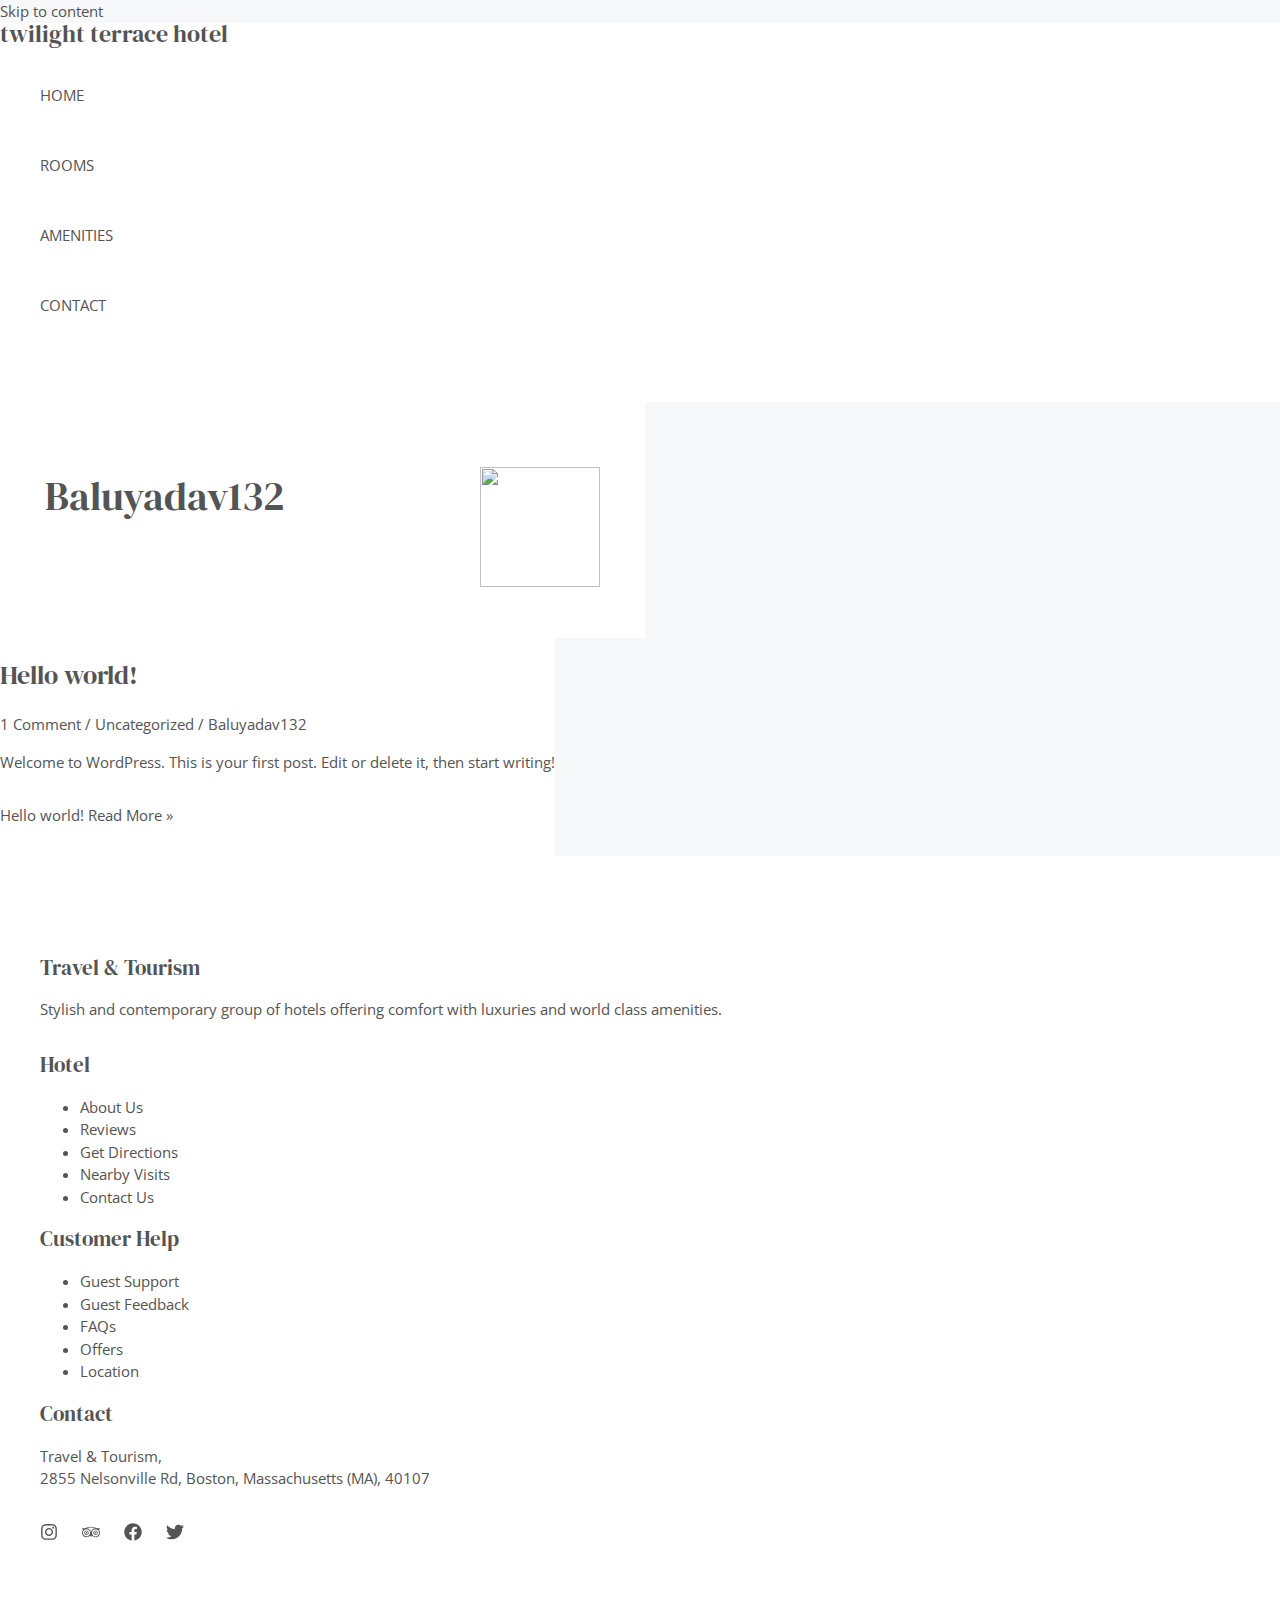
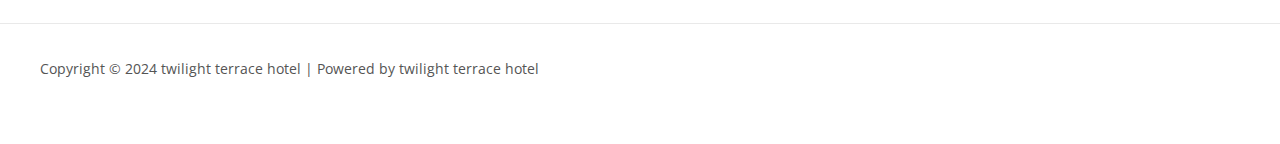
==== index.html @ 41522251 "Add files via upload" ====
<!DOCTYPE html>
<html lang="en-US">
<head>
<meta charset="UTF-8">
<meta name="viewport" content="width=device-width, initial-scale=1">
	 <link rel="profile" href="https://gmpg.org/xfn/11"> 
	 <title>Baluyadav132 &#8211; twilight terrace hotel</title>
<meta name="robots" content="noindex, nofollow">
<link rel="dns-prefetch" href="//fonts.googleapis.com">
<link rel="alternate" type="application/rss+xml" title="twilight terrace hotel &raquo; Feed" href="https://baluyadav448.github.io/twilight-terrace-hotel/feed/">
<link rel="alternate" type="application/rss+xml" title="twilight terrace hotel &raquo; Comments Feed" href="https://baluyadav448.github.io/twilight-terrace-hotel/comments/feed/">
<link rel="alternate" type="application/rss+xml" title="twilight terrace hotel &raquo; Posts by Baluyadav132 Feed" href="https://baluyadav448.github.io/twilight-terrace-hotel/author/baluyadav132/feed/">
<script>
window._wpemojiSettings = {"baseUrl":"https:\/\/s.w.org\/images\/core\/emoji\/15.0.3\/72x72\/","ext":".png","svgUrl":"https:\/\/s.w.org\/images\/core\/emoji\/15.0.3\/svg\/","svgExt":".svg","source":{"concatemoji":"https:\/\/baluyadav448.github.io\/twilight-terrace-hotel\/wp-includes\/js\/wp-emoji-release.min.js?ver=6.5.2"}};
/*! This file is auto-generated */
!function(i,n){var o,s,e;function c(e){try{var t={supportTests:e,timestamp:(new Date).valueOf()};sessionStorage.setItem(o,JSON.stringify(t))}catch(e){}}function p(e,t,n){e.clearRect(0,0,e.canvas.width,e.canvas.height),e.fillText(t,0,0);var t=new Uint32Array(e.getImageData(0,0,e.canvas.width,e.canvas.height).data),r=(e.clearRect(0,0,e.canvas.width,e.canvas.height),e.fillText(n,0,0),new Uint32Array(e.getImageData(0,0,e.canvas.width,e.canvas.height).data));return t.every(function(e,t){return e===r[t]})}function u(e,t,n){switch(t){case"flag":return n(e,"🏳️‍⚧️","🏳️​⚧️")?!1:!n(e,"🇺🇳","🇺​🇳")&&!n(e,"🏴󠁧󠁢󠁥󠁮󠁧󠁿","🏴​󠁧​󠁢​󠁥​󠁮​󠁧​󠁿");case"emoji":return!n(e,"🐦‍⬛","🐦​⬛")}return!1}function f(e,t,n){var r="undefined"!=typeof WorkerGlobalScope&&self instanceof WorkerGlobalScope?new OffscreenCanvas(300,150):i.createElement("canvas"),a=r.getContext("2d",{willReadFrequently:!0}),o=(a.textBaseline="top",a.font="600 32px Arial",{});return e.forEach(function(e){o[e]=t(a,e,n)}),o}function t(e){var t=i.createElement("script");t.src=e,t.defer=!0,i.head.appendChild(t)}"undefined"!=typeof Promise&&(o="wpEmojiSettingsSupports",s=["flag","emoji"],n.supports={everything:!0,everythingExceptFlag:!0},e=new Promise(function(e){i.addEventListener("DOMContentLoaded",e,{once:!0})}),new Promise(function(t){var n=function(){try{var e=JSON.parse(sessionStorage.getItem(o));if("object"==typeof e&&"number"==typeof e.timestamp&&(new Date).valueOf()<e.timestamp+604800&&"object"==typeof e.supportTests)return e.supportTests}catch(e){}return null}();if(!n){if("undefined"!=typeof Worker&&"undefined"!=typeof OffscreenCanvas&&"undefined"!=typeof URL&&URL.createObjectURL&&"undefined"!=typeof Blob)try{var e="postMessage("+f.toString()+"("+[JSON.stringify(s),u.toString(),p.toString()].join(",")+"));",r=new Blob([e],{type:"text/javascript"}),a=new Worker(URL.createObjectURL(r),{name:"wpTestEmojiSupports"});return void(a.onmessage=function(e){c(n=e.data),a.terminate(),t(n)})}catch(e){}c(n=f(s,u,p))}t(n)}).then(function(e){for(var t in e)n.supports[t]=e[t],n.supports.everything=n.supports.everything&&n.supports[t],"flag"!==t&&(n.supports.everythingExceptFlag=n.supports.everythingExceptFlag&&n.supports[t]);n.supports.everythingExceptFlag=n.supports.everythingExceptFlag&&!n.supports.flag,n.DOMReady=!1,n.readyCallback=function(){n.DOMReady=!0}}).then(function(){return e}).then(function(){var e;n.supports.everything||(n.readyCallback(),(e=n.source||{}).concatemoji?t(e.concatemoji):e.wpemoji&&e.twemoji&&(t(e.twemoji),t(e.wpemoji)))}))}((window,document),window._wpemojiSettings);
</script>
<link rel="stylesheet" id="astra-theme-css-css" href="https://baluyadav448.github.io/twilight-terrace-hotel/wp-content/themes/astra/assets/css/minified/main.min.css?ver=4.6.11" media="all">
<style id="astra-theme-css-inline-css">:root{--ast-container-default-xlg-padding:6.67em;--ast-container-default-lg-padding:5.67em;--ast-container-default-slg-padding:4.34em;--ast-container-default-md-padding:3.34em;--ast-container-default-sm-padding:6.67em;--ast-container-default-xs-padding:2.4em;--ast-container-default-xxs-padding:1.4em;--ast-code-block-background:#EEEEEE;--ast-comment-inputs-background:#FAFAFA;--ast-normal-container-width:1200px;--ast-narrow-container-width:750px;--ast-blog-title-font-weight:normal;--ast-blog-meta-weight:inherit;}html{font-size:93.75%;}a,.page-title{color:var(--ast-global-color-3);}a:hover,a:focus{color:var(--ast-global-color-1);}body,button,input,select,textarea,.ast-button,.ast-custom-button{font-family:'Open Sans',sans-serif;font-weight:400;font-size:15px;font-size:1rem;line-height:var(--ast-body-line-height,1.5em);}blockquote{color:var(--ast-global-color-3);}p,.entry-content p{margin-bottom:2em;}h1,.entry-content h1,h2,.entry-content h2,h3,.entry-content h3,h4,.entry-content h4,h5,.entry-content h5,h6,.entry-content h6,.site-title,.site-title a{font-family:'DM Serif Display',serif;font-weight:400;}.site-title{font-size:24px;font-size:1.6rem;display:block;}.site-header .site-description{font-size:15px;font-size:1rem;display:none;}.entry-title{font-size:26px;font-size:1.7333333333333rem;}.archive .ast-article-post .ast-article-inner,.blog .ast-article-post .ast-article-inner,.archive .ast-article-post .ast-article-inner:hover,.blog .ast-article-post .ast-article-inner:hover{overflow:hidden;}h1,.entry-content h1{font-size:70px;font-size:4.6666666666667rem;font-family:'DM Serif Display',serif;line-height:1.1em;}h2,.entry-content h2{font-size:42px;font-size:2.8rem;font-family:'DM Serif Display',serif;line-height:1.3em;}h3,.entry-content h3{font-size:28px;font-size:1.8666666666667rem;font-family:'DM Serif Display',serif;line-height:1.3em;}h4,.entry-content h4{font-size:24px;font-size:1.6rem;line-height:1.2em;font-family:'DM Serif Display',serif;}h5,.entry-content h5{font-size:20px;font-size:1.3333333333333rem;line-height:1.2em;font-family:'DM Serif Display',serif;}h6,.entry-content h6{font-size:15px;font-size:1rem;line-height:1.25em;font-family:'DM Serif Display',serif;}::selection{background-color:var(--ast-global-color-0);color:#ffffff;}body,h1,.entry-title a,.entry-content h1,h2,.entry-content h2,h3,.entry-content h3,h4,.entry-content h4,h5,.entry-content h5,h6,.entry-content h6{color:var(--ast-global-color-3);}.tagcloud a:hover,.tagcloud a:focus,.tagcloud a.current-item{color:#ffffff;border-color:var(--ast-global-color-3);background-color:var(--ast-global-color-3);}input:focus,input[type="text"]:focus,input[type="email"]:focus,input[type="url"]:focus,input[type="password"]:focus,input[type="reset"]:focus,input[type="search"]:focus,textarea:focus{border-color:var(--ast-global-color-3);}input[type="radio"]:checked,input[type=reset],input[type="checkbox"]:checked,input[type="checkbox"]:hover:checked,input[type="checkbox"]:focus:checked,input[type=range]::-webkit-slider-thumb{border-color:var(--ast-global-color-3);background-color:var(--ast-global-color-3);box-shadow:none;}.site-footer a:hover + .post-count,.site-footer a:focus + .post-count{background:var(--ast-global-color-3);border-color:var(--ast-global-color-3);}.single .nav-links .nav-previous,.single .nav-links .nav-next{color:var(--ast-global-color-3);}.entry-meta,.entry-meta *{line-height:1.45;color:var(--ast-global-color-3);}.entry-meta a:not(.ast-button):hover,.entry-meta a:not(.ast-button):hover *,.entry-meta a:not(.ast-button):focus,.entry-meta a:not(.ast-button):focus *,.page-links > .page-link,.page-links .page-link:hover,.post-navigation a:hover{color:var(--ast-global-color-1);}#cat option,.secondary .calendar_wrap thead a,.secondary .calendar_wrap thead a:visited{color:var(--ast-global-color-3);}.secondary .calendar_wrap #today,.ast-progress-val span{background:var(--ast-global-color-3);}.secondary a:hover + .post-count,.secondary a:focus + .post-count{background:var(--ast-global-color-3);border-color:var(--ast-global-color-3);}.calendar_wrap #today > a{color:#ffffff;}.page-links .page-link,.single .post-navigation a{color:var(--ast-global-color-3);}.ast-search-menu-icon .search-form button.search-submit{padding:0 4px;}.ast-search-menu-icon form.search-form{padding-right:0;}.ast-search-menu-icon.slide-search input.search-field{width:0;}.ast-header-search .ast-search-menu-icon.ast-dropdown-active .search-form,.ast-header-search .ast-search-menu-icon.ast-dropdown-active .search-field:focus{transition:all 0.2s;}.search-form input.search-field:focus{outline:none;}.wp-block-latest-posts > li > a{color:var(--ast-global-color-2);}.widget-title,.widget .wp-block-heading{font-size:21px;font-size:1.4rem;color:var(--ast-global-color-3);}.ast-search-menu-icon.slide-search a:focus-visible:focus-visible,.astra-search-icon:focus-visible,#close:focus-visible,a:focus-visible,.ast-menu-toggle:focus-visible,.site .skip-link:focus-visible,.wp-block-loginout input:focus-visible,.wp-block-search.wp-block-search__button-inside .wp-block-search__inside-wrapper,.ast-header-navigation-arrow:focus-visible,.woocommerce .wc-proceed-to-checkout > .checkout-button:focus-visible,.woocommerce .woocommerce-MyAccount-navigation ul li a:focus-visible,.ast-orders-table__row .ast-orders-table__cell:focus-visible,.woocommerce .woocommerce-order-details .order-again > .button:focus-visible,.woocommerce .woocommerce-message a.button.wc-forward:focus-visible,.woocommerce #minus_qty:focus-visible,.woocommerce #plus_qty:focus-visible,a#ast-apply-coupon:focus-visible,.woocommerce .woocommerce-info a:focus-visible,.woocommerce .astra-shop-summary-wrap a:focus-visible,.woocommerce a.wc-forward:focus-visible,#ast-apply-coupon:focus-visible,.woocommerce-js .woocommerce-mini-cart-item a.remove:focus-visible,#close:focus-visible,.button.search-submit:focus-visible,#search_submit:focus,.normal-search:focus-visible{outline-style:dotted;outline-color:inherit;outline-width:thin;}input:focus,input[type="text"]:focus,input[type="email"]:focus,input[type="url"]:focus,input[type="password"]:focus,input[type="reset"]:focus,input[type="search"]:focus,input[type="number"]:focus,textarea:focus,.wp-block-search__input:focus,[data-section="section-header-mobile-trigger"] .ast-button-wrap .ast-mobile-menu-trigger-minimal:focus,.ast-mobile-popup-drawer.active .menu-toggle-close:focus,.woocommerce-ordering select.orderby:focus,#ast-scroll-top:focus,#coupon_code:focus,.woocommerce-page #comment:focus,.woocommerce #reviews #respond input#submit:focus,.woocommerce a.add_to_cart_button:focus,.woocommerce .button.single_add_to_cart_button:focus,.woocommerce .woocommerce-cart-form button:focus,.woocommerce .woocommerce-cart-form__cart-item .quantity .qty:focus,.woocommerce .woocommerce-billing-fields .woocommerce-billing-fields__field-wrapper .woocommerce-input-wrapper > .input-text:focus,.woocommerce #order_comments:focus,.woocommerce #place_order:focus,.woocommerce .woocommerce-address-fields .woocommerce-address-fields__field-wrapper .woocommerce-input-wrapper > .input-text:focus,.woocommerce .woocommerce-MyAccount-content form button:focus,.woocommerce .woocommerce-MyAccount-content .woocommerce-EditAccountForm .woocommerce-form-row .woocommerce-Input.input-text:focus,.woocommerce .ast-woocommerce-container .woocommerce-pagination ul.page-numbers li a:focus,body #content .woocommerce form .form-row .select2-container--default .select2-selection--single:focus,#ast-coupon-code:focus,.woocommerce.woocommerce-js .quantity input[type=number]:focus,.woocommerce-js .woocommerce-mini-cart-item .quantity input[type=number]:focus,.woocommerce p#ast-coupon-trigger:focus{border-style:dotted;border-color:inherit;border-width:thin;}input{outline:none;}.ast-logo-title-inline .site-logo-img{padding-right:1em;}body .ast-oembed-container *{position:absolute;top:0;width:100%;height:100%;left:0;}body .wp-block-embed-pocket-casts .ast-oembed-container *{position:unset;}.ast-single-post-featured-section + article {margin-top: 2em;}.site-content .ast-single-post-featured-section img {width: 100%;overflow: hidden;object-fit: cover;}.site > .ast-single-related-posts-container {margin-top: 0;}@media (min-width: 922px) {.ast-desktop .ast-container--narrow {max-width: var(--ast-narrow-container-width);margin: 0 auto;}}@media (max-width:921px){#ast-desktop-header{display:none;}}@media (min-width:922px){#ast-mobile-header{display:none;}}.wp-block-buttons.aligncenter{justify-content:center;}.wp-block-button.is-style-outline .wp-block-button__link{border-color:var(--ast-global-color-1);}div.wp-block-button.is-style-outline > .wp-block-button__link:not(.has-text-color),div.wp-block-button.wp-block-button__link.is-style-outline:not(.has-text-color){color:var(--ast-global-color-1);}.wp-block-button.is-style-outline .wp-block-button__link:hover,.wp-block-buttons .wp-block-button.is-style-outline .wp-block-button__link:focus,.wp-block-buttons .wp-block-button.is-style-outline > .wp-block-button__link:not(.has-text-color):hover,.wp-block-buttons .wp-block-button.wp-block-button__link.is-style-outline:not(.has-text-color):hover{color:var(--ast-global-color-5);background-color:var(--ast-global-color-3);border-color:var(--ast-global-color-3);}.post-page-numbers.current .page-link,.ast-pagination .page-numbers.current{color:#ffffff;border-color:var(--ast-global-color-0);background-color:var(--ast-global-color-0);}.wp-block-button.is-style-outline .wp-block-button__link.wp-element-button,.ast-outline-button{border-color:var(--ast-global-color-1);font-family:'Open Sans',sans-serif;font-weight:600;font-size:12px;font-size:0.8rem;line-height:1em;border-top-left-radius:0px;border-top-right-radius:0px;border-bottom-right-radius:0px;border-bottom-left-radius:0px;}.wp-block-buttons .wp-block-button.is-style-outline > .wp-block-button__link:not(.has-text-color),.wp-block-buttons .wp-block-button.wp-block-button__link.is-style-outline:not(.has-text-color),.ast-outline-button{color:var(--ast-global-color-1);}.wp-block-button.is-style-outline .wp-block-button__link:hover,.wp-block-buttons .wp-block-button.is-style-outline .wp-block-button__link:focus,.wp-block-buttons .wp-block-button.is-style-outline > .wp-block-button__link:not(.has-text-color):hover,.wp-block-buttons .wp-block-button.wp-block-button__link.is-style-outline:not(.has-text-color):hover,.ast-outline-button:hover,.ast-outline-button:focus,.wp-block-uagb-buttons-child .uagb-buttons-repeater.ast-outline-button:hover,.wp-block-uagb-buttons-child .uagb-buttons-repeater.ast-outline-button:focus{color:var(--ast-global-color-5);background-color:var(--ast-global-color-3);border-color:var(--ast-global-color-3);}.wp-block-button .wp-block-button__link.wp-element-button.is-style-outline:not(.has-background),.wp-block-button.is-style-outline>.wp-block-button__link.wp-element-button:not(.has-background),.ast-outline-button{background-color:var(--ast-global-color-1);}.entry-content[ast-blocks-layout] > figure{margin-bottom:1em;}@media (max-width:921px){.ast-separate-container #primary,.ast-separate-container #secondary{padding:1.5em 0;}#primary,#secondary{padding:1.5em 0;margin:0;}.ast-left-sidebar #content > .ast-container{display:flex;flex-direction:column-reverse;width:100%;}.ast-separate-container .ast-article-post,.ast-separate-container .ast-article-single{padding:1.5em 2.14em;}.ast-author-box img.avatar{margin:20px 0 0 0;}}@media (min-width:921px){.ast-author-box img.avatar{margin:20px 0 0 0;}}@media (min-width:922px){.ast-separate-container.ast-right-sidebar #primary,.ast-separate-container.ast-left-sidebar #primary{border:0;}.search-no-results.ast-separate-container #primary{margin-bottom:4em;}.ast-author-box{-js-display:flex;display:flex;}.ast-author-bio{flex:1;}}.wp-block-button .wp-block-button__link{color:var(--ast-global-color-5);}.wp-block-button .wp-block-button__link:hover,.wp-block-button .wp-block-button__link:focus{color:var(--ast-global-color-5);background-color:var(--ast-global-color-3);border-color:var(--ast-global-color-3);}.elementor-widget-heading h1.elementor-heading-title{line-height:1.1em;}.elementor-widget-heading h2.elementor-heading-title{line-height:1.3em;}.elementor-widget-heading h3.elementor-heading-title{line-height:1.3em;}.elementor-widget-heading h4.elementor-heading-title{line-height:1.2em;}.elementor-widget-heading h5.elementor-heading-title{line-height:1.2em;}.elementor-widget-heading h6.elementor-heading-title{line-height:1.25em;}.wp-block-button .wp-block-button__link,.wp-block-search .wp-block-search__button,body .wp-block-file .wp-block-file__button{border-style:solid;border-top-width:0px;border-right-width:0px;border-left-width:0px;border-bottom-width:0px;border-color:var(--ast-global-color-1);background-color:var(--ast-global-color-1);color:var(--ast-global-color-5);font-family:'Open Sans',sans-serif;font-weight:600;line-height:1em;text-transform:uppercase;letter-spacing:2px;font-size:12px;font-size:0.8rem;border-top-left-radius:0px;border-top-right-radius:0px;border-bottom-right-radius:0px;border-bottom-left-radius:0px;padding-top:18px;padding-right:34px;padding-bottom:18px;padding-left:34px;}@media (max-width:921px){.wp-block-button .wp-block-button__link,.wp-block-search .wp-block-search__button,body .wp-block-file .wp-block-file__button{padding-top:15px;padding-right:24px;padding-bottom:15px;padding-left:24px;}}@media (max-width:544px){.wp-block-button .wp-block-button__link,.wp-block-search .wp-block-search__button,body .wp-block-file .wp-block-file__button{padding-top:13px;padding-right:21px;padding-bottom:13px;padding-left:21px;}}.menu-toggle,button,.ast-button,.ast-custom-button,.button,input#submit,input[type="button"],input[type="submit"],input[type="reset"],form[CLASS*="wp-block-search__"].wp-block-search .wp-block-search__inside-wrapper .wp-block-search__button,body .wp-block-file .wp-block-file__button,.woocommerce-js a.button,.woocommerce button.button,.woocommerce .woocommerce-message a.button,.woocommerce #respond input#submit.alt,.woocommerce input.button.alt,.woocommerce input.button,.woocommerce input.button:disabled,.woocommerce input.button:disabled[disabled],.woocommerce input.button:disabled:hover,.woocommerce input.button:disabled[disabled]:hover,.woocommerce #respond input#submit,.woocommerce button.button.alt.disabled,.wc-block-grid__products .wc-block-grid__product .wp-block-button__link,.wc-block-grid__product-onsale,[CLASS*="wc-block"] button,.woocommerce-js .astra-cart-drawer .astra-cart-drawer-content .woocommerce-mini-cart__buttons .button:not(.checkout):not(.ast-continue-shopping),.woocommerce-js .astra-cart-drawer .astra-cart-drawer-content .woocommerce-mini-cart__buttons a.checkout,.woocommerce button.button.alt.disabled.wc-variation-selection-needed,[CLASS*="wc-block"] .wc-block-components-button{border-style:solid;border-top-width:0px;border-right-width:0px;border-left-width:0px;border-bottom-width:0px;color:var(--ast-global-color-5);border-color:var(--ast-global-color-1);background-color:var(--ast-global-color-1);padding-top:18px;padding-right:34px;padding-bottom:18px;padding-left:34px;font-family:'Open Sans',sans-serif;font-weight:600;font-size:12px;font-size:0.8rem;line-height:1em;text-transform:uppercase;letter-spacing:2px;border-top-left-radius:0px;border-top-right-radius:0px;border-bottom-right-radius:0px;border-bottom-left-radius:0px;}button:focus,.menu-toggle:hover,button:hover,.ast-button:hover,.ast-custom-button:hover .button:hover,.ast-custom-button:hover ,input[type=reset]:hover,input[type=reset]:focus,input#submit:hover,input#submit:focus,input[type="button"]:hover,input[type="button"]:focus,input[type="submit"]:hover,input[type="submit"]:focus,form[CLASS*="wp-block-search__"].wp-block-search .wp-block-search__inside-wrapper .wp-block-search__button:hover,form[CLASS*="wp-block-search__"].wp-block-search .wp-block-search__inside-wrapper .wp-block-search__button:focus,body .wp-block-file .wp-block-file__button:hover,body .wp-block-file .wp-block-file__button:focus,.woocommerce-js a.button:hover,.woocommerce button.button:hover,.woocommerce .woocommerce-message a.button:hover,.woocommerce #respond input#submit:hover,.woocommerce #respond input#submit.alt:hover,.woocommerce input.button.alt:hover,.woocommerce input.button:hover,.woocommerce button.button.alt.disabled:hover,.wc-block-grid__products .wc-block-grid__product .wp-block-button__link:hover,[CLASS*="wc-block"] button:hover,.woocommerce-js .astra-cart-drawer .astra-cart-drawer-content .woocommerce-mini-cart__buttons .button:not(.checkout):not(.ast-continue-shopping):hover,.woocommerce-js .astra-cart-drawer .astra-cart-drawer-content .woocommerce-mini-cart__buttons a.checkout:hover,.woocommerce button.button.alt.disabled.wc-variation-selection-needed:hover,[CLASS*="wc-block"] .wc-block-components-button:hover,[CLASS*="wc-block"] .wc-block-components-button:focus{color:var(--ast-global-color-5);background-color:var(--ast-global-color-3);border-color:var(--ast-global-color-3);}@media (max-width:921px){.menu-toggle,button,.ast-button,.ast-custom-button,.button,input#submit,input[type="button"],input[type="submit"],input[type="reset"],form[CLASS*="wp-block-search__"].wp-block-search .wp-block-search__inside-wrapper .wp-block-search__button,body .wp-block-file .wp-block-file__button,.woocommerce-js a.button,.woocommerce button.button,.woocommerce .woocommerce-message a.button,.woocommerce #respond input#submit.alt,.woocommerce input.button.alt,.woocommerce input.button,.woocommerce input.button:disabled,.woocommerce input.button:disabled[disabled],.woocommerce input.button:disabled:hover,.woocommerce input.button:disabled[disabled]:hover,.woocommerce #respond input#submit,.woocommerce button.button.alt.disabled,.wc-block-grid__products .wc-block-grid__product .wp-block-button__link,.wc-block-grid__product-onsale,[CLASS*="wc-block"] button,.woocommerce-js .astra-cart-drawer .astra-cart-drawer-content .woocommerce-mini-cart__buttons .button:not(.checkout):not(.ast-continue-shopping),.woocommerce-js .astra-cart-drawer .astra-cart-drawer-content .woocommerce-mini-cart__buttons a.checkout,.woocommerce button.button.alt.disabled.wc-variation-selection-needed,[CLASS*="wc-block"] .wc-block-components-button{padding-top:15px;padding-right:24px;padding-bottom:15px;padding-left:24px;}}@media (max-width:544px){.menu-toggle,button,.ast-button,.ast-custom-button,.button,input#submit,input[type="button"],input[type="submit"],input[type="reset"],form[CLASS*="wp-block-search__"].wp-block-search .wp-block-search__inside-wrapper .wp-block-search__button,body .wp-block-file .wp-block-file__button,.woocommerce-js a.button,.woocommerce button.button,.woocommerce .woocommerce-message a.button,.woocommerce #respond input#submit.alt,.woocommerce input.button.alt,.woocommerce input.button,.woocommerce input.button:disabled,.woocommerce input.button:disabled[disabled],.woocommerce input.button:disabled:hover,.woocommerce input.button:disabled[disabled]:hover,.woocommerce #respond input#submit,.woocommerce button.button.alt.disabled,.wc-block-grid__products .wc-block-grid__product .wp-block-button__link,.wc-block-grid__product-onsale,[CLASS*="wc-block"] button,.woocommerce-js .astra-cart-drawer .astra-cart-drawer-content .woocommerce-mini-cart__buttons .button:not(.checkout):not(.ast-continue-shopping),.woocommerce-js .astra-cart-drawer .astra-cart-drawer-content .woocommerce-mini-cart__buttons a.checkout,.woocommerce button.button.alt.disabled.wc-variation-selection-needed,[CLASS*="wc-block"] .wc-block-components-button{padding-top:13px;padding-right:21px;padding-bottom:13px;padding-left:21px;}}@media (max-width:921px){.ast-mobile-header-stack .main-header-bar .ast-search-menu-icon{display:inline-block;}.ast-header-break-point.ast-header-custom-item-outside .ast-mobile-header-stack .main-header-bar .ast-search-icon{margin:0;}.ast-comment-avatar-wrap img{max-width:2.5em;}.ast-comment-meta{padding:0 1.8888em 1.3333em;}.ast-separate-container .ast-comment-list li.depth-1{padding:1.5em 2.14em;}.ast-separate-container .comment-respond{padding:2em 2.14em;}}@media (min-width:544px){.ast-container{max-width:100%;}}@media (max-width:544px){.ast-separate-container .ast-article-post,.ast-separate-container .ast-article-single,.ast-separate-container .comments-title,.ast-separate-container .ast-archive-description{padding:1.5em 1em;}.ast-separate-container #content .ast-container{padding-left:0.54em;padding-right:0.54em;}.ast-separate-container .ast-comment-list .bypostauthor{padding:.5em;}.ast-search-menu-icon.ast-dropdown-active .search-field{width:170px;}}body,.ast-separate-container{background-color:var(--ast-global-color-4);;background-image:none;;}@media (max-width:921px){.site-title{display:block;}.site-header .site-description{display:none;}h1,.entry-content h1{font-size:60px;}h2,.entry-content h2{font-size:34px;}h3,.entry-content h3{font-size:28px;}h4,.entry-content h4{font-size:22px;font-size:1.4666666666667rem;}h5,.entry-content h5{font-size:18px;font-size:1.2rem;}h6,.entry-content h6{font-size:15px;font-size:1rem;}}@media (max-width:544px){.site-title{display:block;}.site-header .site-description{display:none;}h1,.entry-content h1{font-size:38px;}h2,.entry-content h2{font-size:28px;}h3,.entry-content h3{font-size:24px;}h4,.entry-content h4{font-size:22px;font-size:1.4666666666667rem;}h5,.entry-content h5{font-size:18px;font-size:1.2rem;}h6,.entry-content h6{font-size:14px;font-size:0.93333333333333rem;}}@media (max-width:921px){html{font-size:85.5%;}}@media (max-width:544px){html{font-size:85.5%;}}@media (min-width:922px){.ast-container{max-width:1240px;}}@media (min-width:922px){.site-content .ast-container{display:flex;}}@media (max-width:921px){.site-content .ast-container{flex-direction:column;}}.ast-blog-layout-classic-grid .ast-article-inner{box-shadow:0px 6px 15px -2px rgba(16,24,40,0.05);}.ast-separate-container .ast-blog-layout-classic-grid .ast-article-inner,.ast-plain-container .ast-blog-layout-classic-grid .ast-article-inner{height:100%;}.ast-blog-layout-6-grid .ast-blog-featured-section:before {content: "";}.cat-links.badge a,.tags-links.badge a {padding: 4px 8px;border-radius: 3px;font-weight: 400;}.cat-links.underline a,.tags-links.underline a{text-decoration: underline;}@media (min-width:922px){.main-header-menu .sub-menu .menu-item.ast-left-align-sub-menu:hover > .sub-menu,.main-header-menu .sub-menu .menu-item.ast-left-align-sub-menu.focus > .sub-menu{margin-left:-0px;}}.site .comments-area{padding-bottom:3em;}.wp-block-file {display: flex;align-items: center;flex-wrap: wrap;justify-content: space-between;}.wp-block-pullquote {border: none;}.wp-block-pullquote blockquote::before {content: "\201D";font-family: "Helvetica",sans-serif;display: flex;transform: rotate( 180deg );font-size: 6rem;font-style: normal;line-height: 1;font-weight: bold;align-items: center;justify-content: center;}.has-text-align-right > blockquote::before {justify-content: flex-start;}.has-text-align-left > blockquote::before {justify-content: flex-end;}figure.wp-block-pullquote.is-style-solid-color blockquote {max-width: 100%;text-align: inherit;}html body {--wp--custom--ast-default-block-top-padding: 3em;--wp--custom--ast-default-block-right-padding: 3em;--wp--custom--ast-default-block-bottom-padding: 3em;--wp--custom--ast-default-block-left-padding: 3em;--wp--custom--ast-container-width: 1200px;--wp--custom--ast-content-width-size: 1200px;--wp--custom--ast-wide-width-size: calc(1200px + var(--wp--custom--ast-default-block-left-padding) + var(--wp--custom--ast-default-block-right-padding));}.ast-narrow-container {--wp--custom--ast-content-width-size: 750px;--wp--custom--ast-wide-width-size: 750px;}@media(max-width: 921px) {html body {--wp--custom--ast-default-block-top-padding: 3em;--wp--custom--ast-default-block-right-padding: 2em;--wp--custom--ast-default-block-bottom-padding: 3em;--wp--custom--ast-default-block-left-padding: 2em;}}@media(max-width: 544px) {html body {--wp--custom--ast-default-block-top-padding: 3em;--wp--custom--ast-default-block-right-padding: 1.5em;--wp--custom--ast-default-block-bottom-padding: 3em;--wp--custom--ast-default-block-left-padding: 1.5em;}}.entry-content > .wp-block-group,.entry-content > .wp-block-cover,.entry-content > .wp-block-columns {padding-top: var(--wp--custom--ast-default-block-top-padding);padding-right: var(--wp--custom--ast-default-block-right-padding);padding-bottom: var(--wp--custom--ast-default-block-bottom-padding);padding-left: var(--wp--custom--ast-default-block-left-padding);}.ast-plain-container.ast-no-sidebar .entry-content > .alignfull,.ast-page-builder-template .ast-no-sidebar .entry-content > .alignfull {margin-left: calc( -50vw + 50%);margin-right: calc( -50vw + 50%);max-width: 100vw;width: 100vw;}.ast-plain-container.ast-no-sidebar .entry-content .alignfull .alignfull,.ast-page-builder-template.ast-no-sidebar .entry-content .alignfull .alignfull,.ast-plain-container.ast-no-sidebar .entry-content .alignfull .alignwide,.ast-page-builder-template.ast-no-sidebar .entry-content .alignfull .alignwide,.ast-plain-container.ast-no-sidebar .entry-content .alignwide .alignfull,.ast-page-builder-template.ast-no-sidebar .entry-content .alignwide .alignfull,.ast-plain-container.ast-no-sidebar .entry-content .alignwide .alignwide,.ast-page-builder-template.ast-no-sidebar .entry-content .alignwide .alignwide,.ast-plain-container.ast-no-sidebar .entry-content .wp-block-column .alignfull,.ast-page-builder-template.ast-no-sidebar .entry-content .wp-block-column .alignfull,.ast-plain-container.ast-no-sidebar .entry-content .wp-block-column .alignwide,.ast-page-builder-template.ast-no-sidebar .entry-content .wp-block-column .alignwide {margin-left: auto;margin-right: auto;width: 100%;}[ast-blocks-layout] .wp-block-separator:not(.is-style-dots) {height: 0;}[ast-blocks-layout] .wp-block-separator {margin: 20px auto;}[ast-blocks-layout] .wp-block-separator:not(.is-style-wide):not(.is-style-dots) {max-width: 100px;}[ast-blocks-layout] .wp-block-separator.has-background {padding: 0;}.entry-content[ast-blocks-layout] > * {max-width: var(--wp--custom--ast-content-width-size);margin-left: auto;margin-right: auto;}.entry-content[ast-blocks-layout] > .alignwide {max-width: var(--wp--custom--ast-wide-width-size);}.entry-content[ast-blocks-layout] .alignfull {max-width: none;}.entry-content .wp-block-columns {margin-bottom: 0;}blockquote {margin: 1.5em;border-color: rgba(0,0,0,0.05);}.wp-block-quote:not(.has-text-align-right):not(.has-text-align-center) {border-left: 5px solid rgba(0,0,0,0.05);}.has-text-align-right > blockquote,blockquote.has-text-align-right {border-right: 5px solid rgba(0,0,0,0.05);}.has-text-align-left > blockquote,blockquote.has-text-align-left {border-left: 5px solid rgba(0,0,0,0.05);}.wp-block-site-tagline,.wp-block-latest-posts .read-more {margin-top: 15px;}.wp-block-loginout p label {display: block;}.wp-block-loginout p:not(.login-remember):not(.login-submit) input {width: 100%;}.wp-block-loginout input:focus {border-color: transparent;}.wp-block-loginout input:focus {outline: thin dotted;}.entry-content .wp-block-media-text .wp-block-media-text__content {padding: 0 0 0 8%;}.entry-content .wp-block-media-text.has-media-on-the-right .wp-block-media-text__content {padding: 0 8% 0 0;}.entry-content .wp-block-media-text.has-background .wp-block-media-text__content {padding: 8%;}.entry-content .wp-block-cover:not([class*="background-color"]) .wp-block-cover__inner-container,.entry-content .wp-block-cover:not([class*="background-color"]) .wp-block-cover-image-text,.entry-content .wp-block-cover:not([class*="background-color"]) .wp-block-cover-text,.entry-content .wp-block-cover-image:not([class*="background-color"]) .wp-block-cover__inner-container,.entry-content .wp-block-cover-image:not([class*="background-color"]) .wp-block-cover-image-text,.entry-content .wp-block-cover-image:not([class*="background-color"]) .wp-block-cover-text {color: var(--ast-global-color-5);}.wp-block-loginout .login-remember input {width: 1.1rem;height: 1.1rem;margin: 0 5px 4px 0;vertical-align: middle;}.wp-block-latest-posts > li > *:first-child,.wp-block-latest-posts:not(.is-grid) > li:first-child {margin-top: 0;}.wp-block-search__inside-wrapper .wp-block-search__input {padding: 0 10px;color: var(--ast-global-color-3);background: var(--ast-global-color-5);border-color: var(--ast-border-color);}.wp-block-latest-posts .read-more {margin-bottom: 1.5em;}.wp-block-search__no-button .wp-block-search__inside-wrapper .wp-block-search__input {padding-top: 5px;padding-bottom: 5px;}.wp-block-latest-posts .wp-block-latest-posts__post-date,.wp-block-latest-posts .wp-block-latest-posts__post-author {font-size: 1rem;}.wp-block-latest-posts > li > *,.wp-block-latest-posts:not(.is-grid) > li {margin-top: 12px;margin-bottom: 12px;}.ast-page-builder-template .entry-content[ast-blocks-layout] > *,.ast-page-builder-template .entry-content[ast-blocks-layout] > .alignfull > * {max-width: none;}.ast-page-builder-template .entry-content[ast-blocks-layout] > .alignwide > * {max-width: var(--wp--custom--ast-wide-width-size);}.ast-page-builder-template .entry-content[ast-blocks-layout] > .inherit-container-width > *,.ast-page-builder-template .entry-content[ast-blocks-layout] > * > *,.entry-content[ast-blocks-layout] > .wp-block-cover .wp-block-cover__inner-container {max-width: var(--wp--custom--ast-content-width-size);margin-left: auto;margin-right: auto;}.entry-content[ast-blocks-layout] .wp-block-cover:not(.alignleft):not(.alignright) {width: auto;}@media(max-width: 1200px) {.ast-separate-container .entry-content > .alignfull,.ast-separate-container .entry-content[ast-blocks-layout] > .alignwide,.ast-plain-container .entry-content[ast-blocks-layout] > .alignwide,.ast-plain-container .entry-content .alignfull {margin-left: calc(-1 * min(var(--ast-container-default-xlg-padding),20px)) ;margin-right: calc(-1 * min(var(--ast-container-default-xlg-padding),20px));}}@media(min-width: 1201px) {.ast-separate-container .entry-content > .alignfull {margin-left: calc(-1 * var(--ast-container-default-xlg-padding) );margin-right: calc(-1 * var(--ast-container-default-xlg-padding) );}.ast-separate-container .entry-content[ast-blocks-layout] > .alignwide,.ast-plain-container .entry-content[ast-blocks-layout] > .alignwide {margin-left: calc(-1 * var(--wp--custom--ast-default-block-left-padding) );margin-right: calc(-1 * var(--wp--custom--ast-default-block-right-padding) );}}@media(min-width: 921px) {.ast-separate-container .entry-content .wp-block-group.alignwide:not(.inherit-container-width) > :where(:not(.alignleft):not(.alignright)),.ast-plain-container .entry-content .wp-block-group.alignwide:not(.inherit-container-width) > :where(:not(.alignleft):not(.alignright)) {max-width: calc( var(--wp--custom--ast-content-width-size) + 80px );}.ast-plain-container.ast-right-sidebar .entry-content[ast-blocks-layout] .alignfull,.ast-plain-container.ast-left-sidebar .entry-content[ast-blocks-layout] .alignfull {margin-left: -60px;margin-right: -60px;}}@media(min-width: 544px) {.entry-content > .alignleft {margin-right: 20px;}.entry-content > .alignright {margin-left: 20px;}}@media (max-width:544px){.wp-block-columns .wp-block-column:not(:last-child){margin-bottom:20px;}.wp-block-latest-posts{margin:0;}}@media( max-width: 600px ) {.entry-content .wp-block-media-text .wp-block-media-text__content,.entry-content .wp-block-media-text.has-media-on-the-right .wp-block-media-text__content {padding: 8% 0 0;}.entry-content .wp-block-media-text.has-background .wp-block-media-text__content {padding: 8%;}}.ast-page-builder-template .entry-header {padding-left: 0;}.ast-narrow-container .site-content .wp-block-uagb-image--align-full .wp-block-uagb-image__figure {max-width: 100%;margin-left: auto;margin-right: auto;}:root .has-ast-global-color-0-color{color:var(--ast-global-color-0);}:root .has-ast-global-color-0-background-color{background-color:var(--ast-global-color-0);}:root .wp-block-button .has-ast-global-color-0-color{color:var(--ast-global-color-0);}:root .wp-block-button .has-ast-global-color-0-background-color{background-color:var(--ast-global-color-0);}:root .has-ast-global-color-1-color{color:var(--ast-global-color-1);}:root .has-ast-global-color-1-background-color{background-color:var(--ast-global-color-1);}:root .wp-block-button .has-ast-global-color-1-color{color:var(--ast-global-color-1);}:root .wp-block-button .has-ast-global-color-1-background-color{background-color:var(--ast-global-color-1);}:root .has-ast-global-color-2-color{color:var(--ast-global-color-2);}:root .has-ast-global-color-2-background-color{background-color:var(--ast-global-color-2);}:root .wp-block-button .has-ast-global-color-2-color{color:var(--ast-global-color-2);}:root .wp-block-button .has-ast-global-color-2-background-color{background-color:var(--ast-global-color-2);}:root .has-ast-global-color-3-color{color:var(--ast-global-color-3);}:root .has-ast-global-color-3-background-color{background-color:var(--ast-global-color-3);}:root .wp-block-button .has-ast-global-color-3-color{color:var(--ast-global-color-3);}:root .wp-block-button .has-ast-global-color-3-background-color{background-color:var(--ast-global-color-3);}:root .has-ast-global-color-4-color{color:var(--ast-global-color-4);}:root .has-ast-global-color-4-background-color{background-color:var(--ast-global-color-4);}:root .wp-block-button .has-ast-global-color-4-color{color:var(--ast-global-color-4);}:root .wp-block-button .has-ast-global-color-4-background-color{background-color:var(--ast-global-color-4);}:root .has-ast-global-color-5-color{color:var(--ast-global-color-5);}:root .has-ast-global-color-5-background-color{background-color:var(--ast-global-color-5);}:root .wp-block-button .has-ast-global-color-5-color{color:var(--ast-global-color-5);}:root .wp-block-button .has-ast-global-color-5-background-color{background-color:var(--ast-global-color-5);}:root .has-ast-global-color-6-color{color:var(--ast-global-color-6);}:root .has-ast-global-color-6-background-color{background-color:var(--ast-global-color-6);}:root .wp-block-button .has-ast-global-color-6-color{color:var(--ast-global-color-6);}:root .wp-block-button .has-ast-global-color-6-background-color{background-color:var(--ast-global-color-6);}:root .has-ast-global-color-7-color{color:var(--ast-global-color-7);}:root .has-ast-global-color-7-background-color{background-color:var(--ast-global-color-7);}:root .wp-block-button .has-ast-global-color-7-color{color:var(--ast-global-color-7);}:root .wp-block-button .has-ast-global-color-7-background-color{background-color:var(--ast-global-color-7);}:root .has-ast-global-color-8-color{color:var(--ast-global-color-8);}:root .has-ast-global-color-8-background-color{background-color:var(--ast-global-color-8);}:root .wp-block-button .has-ast-global-color-8-color{color:var(--ast-global-color-8);}:root .wp-block-button .has-ast-global-color-8-background-color{background-color:var(--ast-global-color-8);}:root{--ast-global-color-0:#212121;--ast-global-color-1:#212121;--ast-global-color-2:#212121;--ast-global-color-3:#545454;--ast-global-color-4:#f7f8f9;--ast-global-color-5:#ffffff;--ast-global-color-6:#243673;--ast-global-color-7:#2a2a2a;--ast-global-color-8:#BFD1FF;}:root {--ast-border-color : #dddddd;}.ast-archive-entry-banner {-js-display: flex;display: flex;flex-direction: column;justify-content: center;text-align: center;position: relative;background: #eeeeee;}.ast-archive-entry-banner[data-banner-width-type="custom"] {margin: 0 auto;width: 100%;}.ast-archive-entry-banner[data-banner-layout="layout-1"] {background: inherit;padding: 20px 0;text-align: left;}body.archive .ast-archive-description{max-width:1200px;width:100%;text-align:left;padding-top:3em;padding-right:3em;padding-bottom:3em;padding-left:3em;}body.archive .ast-archive-description .ast-archive-title,body.archive .ast-archive-description .ast-archive-title *{font-size:40px;font-size:2.6666666666667rem;}body.archive .ast-archive-description > *:not(:last-child){margin-bottom:10px;}@media (max-width:921px){body.archive .ast-archive-description{text-align:left;}}@media (max-width:544px){body.archive .ast-archive-description{text-align:left;}}.ast-breadcrumbs .trail-browse,.ast-breadcrumbs .trail-items,.ast-breadcrumbs .trail-items li{display:inline-block;margin:0;padding:0;border:none;background:inherit;text-indent:0;text-decoration:none;}.ast-breadcrumbs .trail-browse{font-size:inherit;font-style:inherit;font-weight:inherit;color:inherit;}.ast-breadcrumbs .trail-items{list-style:none;}.trail-items li::after{padding:0 0.3em;content:"\00bb";}.trail-items li:last-of-type::after{display:none;}h1,.entry-content h1,h2,.entry-content h2,h3,.entry-content h3,h4,.entry-content h4,h5,.entry-content h5,h6,.entry-content h6{color:var(--ast-global-color-2);}@media (max-width:921px){.ast-builder-grid-row-container.ast-builder-grid-row-tablet-3-firstrow .ast-builder-grid-row > *:first-child,.ast-builder-grid-row-container.ast-builder-grid-row-tablet-3-lastrow .ast-builder-grid-row > *:last-child{grid-column:1 / -1;}}@media (max-width:544px){.ast-builder-grid-row-container.ast-builder-grid-row-mobile-3-firstrow .ast-builder-grid-row > *:first-child,.ast-builder-grid-row-container.ast-builder-grid-row-mobile-3-lastrow .ast-builder-grid-row > *:last-child{grid-column:1 / -1;}}.ast-builder-layout-element .ast-site-identity{margin-right:35px;}.ast-builder-layout-element[data-section="title_tagline"]{display:flex;}@media (max-width:921px){.ast-header-break-point .ast-builder-layout-element[data-section="title_tagline"]{display:flex;}}@media (max-width:544px){.ast-header-break-point .ast-builder-layout-element[data-section="title_tagline"]{display:flex;}}[data-section*="section-hb-button-"] .menu-link{display:none;}.ast-header-button-1[data-section*="section-hb-button-"] .ast-builder-button-wrap .ast-custom-button{font-size:13px;font-size:0.86666666666667rem;}.ast-header-button-1 .ast-custom-button{color:var(--ast-global-color-5);background:rgba(0,0,0,0);border-color:var(--ast-global-color-5);border-top-width:1px;border-bottom-width:1px;border-left-width:1px;border-right-width:1px;}.ast-header-button-1 .ast-custom-button:hover{color:var(--ast-global-color-1);background:var(--ast-global-color-5);border-color:var(--ast-global-color-5);}.ast-header-button-1[data-section*="section-hb-button-"] .ast-builder-button-wrap .ast-custom-button{padding-top:16px;padding-bottom:16px;padding-left:32px;padding-right:32px;}.ast-header-button-1[data-section="section-hb-button-1"]{display:flex;}@media (max-width:921px){.ast-header-break-point .ast-header-button-1[data-section="section-hb-button-1"]{display:flex;}}@media (max-width:544px){.ast-header-break-point .ast-header-button-1[data-section="section-hb-button-1"]{display:flex;}}.ast-builder-menu-1{font-family:inherit;font-weight:inherit;text-transform:uppercase;}.ast-builder-menu-1 .menu-item > .menu-link{font-size:-9223372036854775808px;font-size:-6.1489146912365E+17rem;}.ast-builder-menu-1 .sub-menu,.ast-builder-menu-1 .inline-on-mobile .sub-menu{border-top-width:2px;border-bottom-width:0px;border-right-width:0px;border-left-width:0px;border-color:var(--ast-global-color-0);border-style:solid;}.ast-builder-menu-1 .main-header-menu > .menu-item > .sub-menu,.ast-builder-menu-1 .main-header-menu > .menu-item > .astra-full-megamenu-wrapper{margin-top:0px;}.ast-desktop .ast-builder-menu-1 .main-header-menu > .menu-item > .sub-menu:before,.ast-desktop .ast-builder-menu-1 .main-header-menu > .menu-item > .astra-full-megamenu-wrapper:before{height:calc( 0px + 5px );}.ast-desktop .ast-builder-menu-1 .menu-item .sub-menu .menu-link{border-style:none;}@media (max-width:921px){.ast-header-break-point .ast-builder-menu-1 .menu-item.menu-item-has-children > .ast-menu-toggle{top:0;}.ast-builder-menu-1 .inline-on-mobile .menu-item.menu-item-has-children > .ast-menu-toggle{right:-15px;}.ast-builder-menu-1 .menu-item-has-children > .menu-link:after{content:unset;}.ast-builder-menu-1 .main-header-menu > .menu-item > .sub-menu,.ast-builder-menu-1 .main-header-menu > .menu-item > .astra-full-megamenu-wrapper{margin-top:0;}}@media (max-width:544px){.ast-header-break-point .ast-builder-menu-1 .menu-item.menu-item-has-children > .ast-menu-toggle{top:0;}.ast-builder-menu-1 .main-header-menu > .menu-item > .sub-menu,.ast-builder-menu-1 .main-header-menu > .menu-item > .astra-full-megamenu-wrapper{margin-top:0;}}.ast-builder-menu-1{display:flex;}@media (max-width:921px){.ast-header-break-point .ast-builder-menu-1{display:flex;}}@media (max-width:544px){.ast-header-break-point .ast-builder-menu-1{display:flex;}}.site-below-footer-wrap{padding-top:20px;padding-bottom:20px;}.site-below-footer-wrap[data-section="section-below-footer-builder"]{background-color:;;background-image:none;;min-height:80px;border-style:solid;border-width:0px;border-top-width:1px;border-top-color:#e9e9e9;}.site-below-footer-wrap[data-section="section-below-footer-builder"] .ast-builder-grid-row{max-width:1200px;min-height:80px;margin-left:auto;margin-right:auto;}.site-below-footer-wrap[data-section="section-below-footer-builder"] .ast-builder-grid-row,.site-below-footer-wrap[data-section="section-below-footer-builder"] .site-footer-section{align-items:flex-start;}.site-below-footer-wrap[data-section="section-below-footer-builder"].ast-footer-row-inline .site-footer-section{display:flex;margin-bottom:0;}.ast-builder-grid-row-full .ast-builder-grid-row{grid-template-columns:1fr;}@media (max-width:921px){.site-below-footer-wrap[data-section="section-below-footer-builder"].ast-footer-row-tablet-inline .site-footer-section{display:flex;margin-bottom:0;}.site-below-footer-wrap[data-section="section-below-footer-builder"].ast-footer-row-tablet-stack .site-footer-section{display:block;margin-bottom:10px;}.ast-builder-grid-row-container.ast-builder-grid-row-tablet-full .ast-builder-grid-row{grid-template-columns:1fr;}}@media (max-width:544px){.site-below-footer-wrap[data-section="section-below-footer-builder"].ast-footer-row-mobile-inline .site-footer-section{display:flex;margin-bottom:0;}.site-below-footer-wrap[data-section="section-below-footer-builder"].ast-footer-row-mobile-stack .site-footer-section{display:block;margin-bottom:10px;}.ast-builder-grid-row-container.ast-builder-grid-row-mobile-full .ast-builder-grid-row{grid-template-columns:1fr;}}.site-below-footer-wrap[data-section="section-below-footer-builder"]{padding-top:20px;padding-bottom:20px;padding-left:40px;padding-right:40px;}.site-below-footer-wrap[data-section="section-below-footer-builder"]{display:grid;}@media (max-width:921px){.ast-header-break-point .site-below-footer-wrap[data-section="section-below-footer-builder"]{display:grid;}}@media (max-width:544px){.ast-header-break-point .site-below-footer-wrap[data-section="section-below-footer-builder"]{display:grid;}}.ast-footer-copyright{text-align:center;}.ast-footer-copyright {color:var(--ast-global-color-3);}@media (max-width:921px){.ast-footer-copyright{text-align:center;}}@media (max-width:544px){.ast-footer-copyright{text-align:center;}}.ast-footer-copyright {font-size:14px;font-size:0.93333333333333rem;}.ast-footer-copyright.ast-builder-layout-element{display:flex;}@media (max-width:921px){.ast-header-break-point .ast-footer-copyright.ast-builder-layout-element{display:flex;}}@media (max-width:544px){.ast-header-break-point .ast-footer-copyright.ast-builder-layout-element{display:flex;}}.ast-social-stack-desktop .ast-builder-social-element,.ast-social-stack-tablet .ast-builder-social-element,.ast-social-stack-mobile .ast-builder-social-element {margin-top: 6px;margin-bottom: 6px;}.social-show-label-true .ast-builder-social-element {width: auto;padding: 0 0.4em;}[data-section^="section-fb-social-icons-"] .footer-social-inner-wrap {text-align: center;}.ast-footer-social-wrap {width: 100%;}.ast-footer-social-wrap .ast-builder-social-element:first-child {margin-left: 0;}.ast-footer-social-wrap .ast-builder-social-element:last-child {margin-right: 0;}.ast-header-social-wrap .ast-builder-social-element:first-child {margin-left: 0;}.ast-header-social-wrap .ast-builder-social-element:last-child {margin-right: 0;}.ast-builder-social-element {line-height: 1;color: #3a3a3a;background: transparent;vertical-align: middle;transition: all 0.01s;margin-left: 6px;margin-right: 6px;justify-content: center;align-items: center;}.ast-builder-social-element {line-height: 1;color: #3a3a3a;background: transparent;vertical-align: middle;transition: all 0.01s;margin-left: 6px;margin-right: 6px;justify-content: center;align-items: center;}.ast-builder-social-element .social-item-label {padding-left: 6px;}.ast-footer-social-1-wrap .ast-builder-social-element,.ast-footer-social-1-wrap .social-show-label-true .ast-builder-social-element{margin-left:12px;margin-right:12px;}.ast-footer-social-1-wrap .ast-builder-social-element svg{width:18px;height:18px;}.ast-footer-social-1-wrap .ast-social-color-type-custom svg{fill:var(--ast-global-color-3);}.ast-footer-social-1-wrap .ast-social-color-type-custom .ast-builder-social-element:hover{color:var(--ast-global-color-2);}.ast-footer-social-1-wrap .ast-social-color-type-custom .ast-builder-social-element:hover svg{fill:var(--ast-global-color-2);}.ast-footer-social-1-wrap .ast-social-color-type-custom .social-item-label{color:var(--ast-global-color-3);}.ast-footer-social-1-wrap .ast-builder-social-element:hover .social-item-label{color:var(--ast-global-color-2);}[data-section="section-fb-social-icons-1"] .footer-social-inner-wrap{text-align:left;}@media (max-width:921px){[data-section="section-fb-social-icons-1"] .footer-social-inner-wrap{text-align:center;}}@media (max-width:544px){[data-section="section-fb-social-icons-1"] .footer-social-inner-wrap{text-align:center;}}.ast-builder-layout-element[data-section="section-fb-social-icons-1"]{display:flex;}@media (max-width:921px){.ast-header-break-point .ast-builder-layout-element[data-section="section-fb-social-icons-1"]{display:flex;}}@media (max-width:544px){.ast-header-break-point .ast-builder-layout-element[data-section="section-fb-social-icons-1"]{display:flex;}}.site-footer{background-color:var(--ast-global-color-5);;background-image:none;;}.site-primary-footer-wrap{padding-top:45px;padding-bottom:45px;}.site-primary-footer-wrap[data-section="section-primary-footer-builder"]{background-color:;;background-image:none;;}.site-primary-footer-wrap[data-section="section-primary-footer-builder"] .ast-builder-grid-row{grid-column-gap:24px;max-width:1200px;margin-left:auto;margin-right:auto;}.site-primary-footer-wrap[data-section="section-primary-footer-builder"] .ast-builder-grid-row,.site-primary-footer-wrap[data-section="section-primary-footer-builder"] .site-footer-section{align-items:flex-start;}.site-primary-footer-wrap[data-section="section-primary-footer-builder"].ast-footer-row-inline .site-footer-section{display:flex;margin-bottom:0;}.ast-builder-grid-row-4-equal .ast-builder-grid-row{grid-template-columns:repeat( 4,1fr );}@media (max-width:921px){.site-primary-footer-wrap[data-section="section-primary-footer-builder"].ast-footer-row-tablet-inline .site-footer-section{display:flex;margin-bottom:0;}.site-primary-footer-wrap[data-section="section-primary-footer-builder"].ast-footer-row-tablet-stack .site-footer-section{display:block;margin-bottom:10px;}.ast-builder-grid-row-container.ast-builder-grid-row-tablet-2-equal .ast-builder-grid-row{grid-template-columns:repeat( 2,1fr );}}@media (max-width:544px){.site-primary-footer-wrap[data-section="section-primary-footer-builder"].ast-footer-row-mobile-inline .site-footer-section{display:flex;margin-bottom:0;}.site-primary-footer-wrap[data-section="section-primary-footer-builder"].ast-footer-row-mobile-stack .site-footer-section{display:block;margin-bottom:10px;}.ast-builder-grid-row-container.ast-builder-grid-row-mobile-full .ast-builder-grid-row{grid-template-columns:1fr;}}.site-primary-footer-wrap[data-section="section-primary-footer-builder"]{padding-top:80px;padding-bottom:80px;padding-left:40px;padding-right:40px;}.site-primary-footer-wrap[data-section="section-primary-footer-builder"]{display:grid;}@media (max-width:921px){.ast-header-break-point .site-primary-footer-wrap[data-section="section-primary-footer-builder"]{display:grid;}}@media (max-width:544px){.ast-header-break-point .site-primary-footer-wrap[data-section="section-primary-footer-builder"]{display:grid;}}.footer-widget-area[data-section="sidebar-widgets-footer-widget-1"].footer-widget-area-inner{text-align:left;}@media (max-width:921px){.footer-widget-area[data-section="sidebar-widgets-footer-widget-1"].footer-widget-area-inner{text-align:center;}}@media (max-width:544px){.footer-widget-area[data-section="sidebar-widgets-footer-widget-1"].footer-widget-area-inner{text-align:center;}}.footer-widget-area[data-section="sidebar-widgets-footer-widget-2"].footer-widget-area-inner{text-align:left;}@media (max-width:921px){.footer-widget-area[data-section="sidebar-widgets-footer-widget-2"].footer-widget-area-inner{text-align:center;}}@media (max-width:544px){.footer-widget-area[data-section="sidebar-widgets-footer-widget-2"].footer-widget-area-inner{text-align:center;}}.footer-widget-area[data-section="sidebar-widgets-footer-widget-3"].footer-widget-area-inner{text-align:left;}@media (max-width:921px){.footer-widget-area[data-section="sidebar-widgets-footer-widget-3"].footer-widget-area-inner{text-align:center;}}@media (max-width:544px){.footer-widget-area[data-section="sidebar-widgets-footer-widget-3"].footer-widget-area-inner{text-align:center;}}.footer-widget-area[data-section="sidebar-widgets-footer-widget-4"].footer-widget-area-inner{text-align:left;}@media (max-width:921px){.footer-widget-area[data-section="sidebar-widgets-footer-widget-4"].footer-widget-area-inner{text-align:center;}}@media (max-width:544px){.footer-widget-area[data-section="sidebar-widgets-footer-widget-4"].footer-widget-area-inner{text-align:center;}}.footer-widget-area[data-section="sidebar-widgets-footer-widget-1"]{display:block;}@media (max-width:921px){.ast-header-break-point .footer-widget-area[data-section="sidebar-widgets-footer-widget-1"]{display:block;}}@media (max-width:544px){.ast-header-break-point .footer-widget-area[data-section="sidebar-widgets-footer-widget-1"]{display:block;}}.footer-widget-area[data-section="sidebar-widgets-footer-widget-2"]{display:block;}@media (max-width:921px){.ast-header-break-point .footer-widget-area[data-section="sidebar-widgets-footer-widget-2"]{display:block;}}@media (max-width:544px){.ast-header-break-point .footer-widget-area[data-section="sidebar-widgets-footer-widget-2"]{display:block;}}.footer-widget-area[data-section="sidebar-widgets-footer-widget-3"]{display:block;}@media (max-width:921px){.ast-header-break-point .footer-widget-area[data-section="sidebar-widgets-footer-widget-3"]{display:block;}}@media (max-width:544px){.ast-header-break-point .footer-widget-area[data-section="sidebar-widgets-footer-widget-3"]{display:block;}}.footer-widget-area[data-section="sidebar-widgets-footer-widget-4"]{display:block;}@media (max-width:921px){.ast-header-break-point .footer-widget-area[data-section="sidebar-widgets-footer-widget-4"]{display:block;}}@media (max-width:544px){.ast-header-break-point .footer-widget-area[data-section="sidebar-widgets-footer-widget-4"]{display:block;}}.elementor-posts-container [CLASS*="ast-width-"]{width:100%;}.elementor-template-full-width .ast-container{display:block;}.elementor-screen-only,.screen-reader-text,.screen-reader-text span,.ui-helper-hidden-accessible{top:0 !important;}@media (max-width:544px){.elementor-element .elementor-wc-products .woocommerce[class*="columns-"] ul.products li.product{width:auto;margin:0;}.elementor-element .woocommerce .woocommerce-result-count{float:none;}}.ast-header-break-point .main-header-bar{border-bottom-width:1px;}@media (min-width:922px){.main-header-bar{border-bottom-width:1px;}}.main-header-menu .menu-item, #astra-footer-menu .menu-item, .main-header-bar .ast-masthead-custom-menu-items{-js-display:flex;display:flex;-webkit-box-pack:center;-webkit-justify-content:center;-moz-box-pack:center;-ms-flex-pack:center;justify-content:center;-webkit-box-orient:vertical;-webkit-box-direction:normal;-webkit-flex-direction:column;-moz-box-orient:vertical;-moz-box-direction:normal;-ms-flex-direction:column;flex-direction:column;}.main-header-menu > .menu-item > .menu-link, #astra-footer-menu > .menu-item > .menu-link{height:100%;-webkit-box-align:center;-webkit-align-items:center;-moz-box-align:center;-ms-flex-align:center;align-items:center;-js-display:flex;display:flex;}.ast-header-break-point .main-navigation ul .menu-item .menu-link .icon-arrow:first-of-type svg{top:.2em;margin-top:0px;margin-left:0px;width:.65em;transform:translate(0, -2px) rotateZ(270deg);}.ast-mobile-popup-content .ast-submenu-expanded > .ast-menu-toggle{transform:rotateX(180deg);overflow-y:auto;}@media (min-width:922px){.ast-builder-menu .main-navigation > ul > li:last-child a{margin-right:0;}}.ast-separate-container .ast-article-inner{background-color:transparent;background-image:none;}.ast-separate-container .ast-article-post{background-color:var(--ast-global-color-5);;background-image:none;;}@media (max-width:921px){.ast-separate-container .ast-article-post{background-color:var(--ast-global-color-5);;background-image:none;;}}@media (max-width:544px){.ast-separate-container .ast-article-post{background-color:var(--ast-global-color-5);;background-image:none;;}}.ast-separate-container .ast-article-single:not(.ast-related-post), .woocommerce.ast-separate-container .ast-woocommerce-container, .ast-separate-container .error-404, .ast-separate-container .no-results, .single.ast-separate-container  .ast-author-meta, .ast-separate-container .related-posts-title-wrapper,.ast-separate-container .comments-count-wrapper, .ast-box-layout.ast-plain-container .site-content,.ast-padded-layout.ast-plain-container .site-content, .ast-separate-container .ast-archive-description, .ast-separate-container .comments-area .comment-respond, .ast-separate-container .comments-area .ast-comment-list li, .ast-separate-container .comments-area .comments-title{background-color:var(--ast-global-color-5);;background-image:none;;}@media (max-width:921px){.ast-separate-container .ast-article-single:not(.ast-related-post), .woocommerce.ast-separate-container .ast-woocommerce-container, .ast-separate-container .error-404, .ast-separate-container .no-results, .single.ast-separate-container  .ast-author-meta, .ast-separate-container .related-posts-title-wrapper,.ast-separate-container .comments-count-wrapper, .ast-box-layout.ast-plain-container .site-content,.ast-padded-layout.ast-plain-container .site-content, .ast-separate-container .ast-archive-description{background-color:var(--ast-global-color-5);;background-image:none;;}}@media (max-width:544px){.ast-separate-container .ast-article-single:not(.ast-related-post), .woocommerce.ast-separate-container .ast-woocommerce-container, .ast-separate-container .error-404, .ast-separate-container .no-results, .single.ast-separate-container  .ast-author-meta, .ast-separate-container .related-posts-title-wrapper,.ast-separate-container .comments-count-wrapper, .ast-box-layout.ast-plain-container .site-content,.ast-padded-layout.ast-plain-container .site-content, .ast-separate-container .ast-archive-description{background-color:var(--ast-global-color-5);;background-image:none;;}}.ast-separate-container.ast-two-container #secondary .widget{background-color:var(--ast-global-color-5);;background-image:none;;}@media (max-width:921px){.ast-separate-container.ast-two-container #secondary .widget{background-color:var(--ast-global-color-5);;background-image:none;;}}@media (max-width:544px){.ast-separate-container.ast-two-container #secondary .widget{background-color:var(--ast-global-color-5);;background-image:none;;}}.ast-mobile-header-content > *,.ast-desktop-header-content > * {padding: 10px 0;height: auto;}.ast-mobile-header-content > *:first-child,.ast-desktop-header-content > *:first-child {padding-top: 10px;}.ast-mobile-header-content > .ast-builder-menu,.ast-desktop-header-content > .ast-builder-menu {padding-top: 0;}.ast-mobile-header-content > *:last-child,.ast-desktop-header-content > *:last-child {padding-bottom: 0;}.ast-mobile-header-content .ast-search-menu-icon.ast-inline-search label,.ast-desktop-header-content .ast-search-menu-icon.ast-inline-search label {width: 100%;}.ast-desktop-header-content .main-header-bar-navigation .ast-submenu-expanded > .ast-menu-toggle::before {transform: rotateX(180deg);}#ast-desktop-header .ast-desktop-header-content,.ast-mobile-header-content .ast-search-icon,.ast-desktop-header-content .ast-search-icon,.ast-mobile-header-wrap .ast-mobile-header-content,.ast-main-header-nav-open.ast-popup-nav-open .ast-mobile-header-wrap .ast-mobile-header-content,.ast-main-header-nav-open.ast-popup-nav-open .ast-desktop-header-content {display: none;}.ast-main-header-nav-open.ast-header-break-point #ast-desktop-header .ast-desktop-header-content,.ast-main-header-nav-open.ast-header-break-point .ast-mobile-header-wrap .ast-mobile-header-content {display: block;}.ast-desktop .ast-desktop-header-content .astra-menu-animation-slide-up > .menu-item > .sub-menu,.ast-desktop .ast-desktop-header-content .astra-menu-animation-slide-up > .menu-item .menu-item > .sub-menu,.ast-desktop .ast-desktop-header-content .astra-menu-animation-slide-down > .menu-item > .sub-menu,.ast-desktop .ast-desktop-header-content .astra-menu-animation-slide-down > .menu-item .menu-item > .sub-menu,.ast-desktop .ast-desktop-header-content .astra-menu-animation-fade > .menu-item > .sub-menu,.ast-desktop .ast-desktop-header-content .astra-menu-animation-fade > .menu-item .menu-item > .sub-menu {opacity: 1;visibility: visible;}.ast-hfb-header.ast-default-menu-enable.ast-header-break-point .ast-mobile-header-wrap .ast-mobile-header-content .main-header-bar-navigation {width: unset;margin: unset;}.ast-mobile-header-content.content-align-flex-end .main-header-bar-navigation .menu-item-has-children > .ast-menu-toggle,.ast-desktop-header-content.content-align-flex-end .main-header-bar-navigation .menu-item-has-children > .ast-menu-toggle {left: calc( 20px - 0.907em);right: auto;}.ast-mobile-header-content .ast-search-menu-icon,.ast-mobile-header-content .ast-search-menu-icon.slide-search,.ast-desktop-header-content .ast-search-menu-icon,.ast-desktop-header-content .ast-search-menu-icon.slide-search {width: 100%;position: relative;display: block;right: auto;transform: none;}.ast-mobile-header-content .ast-search-menu-icon.slide-search .search-form,.ast-mobile-header-content .ast-search-menu-icon .search-form,.ast-desktop-header-content .ast-search-menu-icon.slide-search .search-form,.ast-desktop-header-content .ast-search-menu-icon .search-form {right: 0;visibility: visible;opacity: 1;position: relative;top: auto;transform: none;padding: 0;display: block;overflow: hidden;}.ast-mobile-header-content .ast-search-menu-icon.ast-inline-search .search-field,.ast-mobile-header-content .ast-search-menu-icon .search-field,.ast-desktop-header-content .ast-search-menu-icon.ast-inline-search .search-field,.ast-desktop-header-content .ast-search-menu-icon .search-field {width: 100%;padding-right: 5.5em;}.ast-mobile-header-content .ast-search-menu-icon .search-submit,.ast-desktop-header-content .ast-search-menu-icon .search-submit {display: block;position: absolute;height: 100%;top: 0;right: 0;padding: 0 1em;border-radius: 0;}.ast-hfb-header.ast-default-menu-enable.ast-header-break-point .ast-mobile-header-wrap .ast-mobile-header-content .main-header-bar-navigation ul .sub-menu .menu-link {padding-left: 30px;}.ast-hfb-header.ast-default-menu-enable.ast-header-break-point .ast-mobile-header-wrap .ast-mobile-header-content .main-header-bar-navigation .sub-menu .menu-item .menu-item .menu-link {padding-left: 40px;}.ast-mobile-popup-drawer.active .ast-mobile-popup-inner{background-color:#ffffff;;}.ast-mobile-header-wrap .ast-mobile-header-content, .ast-desktop-header-content{background-color:#ffffff;;}.ast-mobile-popup-content > *, .ast-mobile-header-content > *, .ast-desktop-popup-content > *, .ast-desktop-header-content > *{padding-top:0px;padding-bottom:0px;}.content-align-flex-start .ast-builder-layout-element{justify-content:flex-start;}.content-align-flex-start .main-header-menu{text-align:left;}.ast-mobile-popup-drawer.active .menu-toggle-close{color:#3a3a3a;}.ast-mobile-header-wrap .ast-primary-header-bar,.ast-primary-header-bar .site-primary-header-wrap{min-height:70px;}.ast-desktop .ast-primary-header-bar .main-header-menu > .menu-item{line-height:70px;}.ast-header-break-point #masthead .ast-mobile-header-wrap .ast-primary-header-bar,.ast-header-break-point #masthead .ast-mobile-header-wrap .ast-below-header-bar,.ast-header-break-point #masthead .ast-mobile-header-wrap .ast-above-header-bar{padding-left:20px;padding-right:20px;}.ast-header-break-point .ast-primary-header-bar{border-bottom-width:0px;border-bottom-color:#eaeaea;border-bottom-style:solid;}@media (min-width:922px){.ast-primary-header-bar{border-bottom-width:0px;border-bottom-color:#eaeaea;border-bottom-style:solid;}}.ast-primary-header-bar{background-color:#ffffff;;background-image:none;;}.ast-primary-header-bar{display:block;}@media (max-width:921px){.ast-header-break-point .ast-primary-header-bar{display:grid;}}@media (max-width:544px){.ast-header-break-point .ast-primary-header-bar{display:grid;}}[data-section="section-header-mobile-trigger"] .ast-button-wrap .ast-mobile-menu-trigger-minimal{color:var(--ast-global-color-5);border:none;background:transparent;}[data-section="section-header-mobile-trigger"] .ast-button-wrap .mobile-menu-toggle-icon .ast-mobile-svg{width:20px;height:20px;fill:var(--ast-global-color-5);}[data-section="section-header-mobile-trigger"] .ast-button-wrap .mobile-menu-wrap .mobile-menu{color:var(--ast-global-color-5);}.ast-builder-menu-mobile .main-navigation .menu-item.menu-item-has-children > .ast-menu-toggle{top:0;}.ast-builder-menu-mobile .main-navigation .menu-item-has-children > .menu-link:after{content:unset;}.ast-hfb-header .ast-builder-menu-mobile .main-header-menu, .ast-hfb-header .ast-builder-menu-mobile .main-navigation .menu-item .menu-link, .ast-hfb-header .ast-builder-menu-mobile .main-navigation .menu-item .sub-menu .menu-link{border-style:none;}.ast-builder-menu-mobile .main-navigation .menu-item.menu-item-has-children > .ast-menu-toggle{top:0;}@media (max-width:921px){.ast-builder-menu-mobile .main-navigation{font-size:18px;font-size:1.2rem;}.ast-builder-menu-mobile .main-navigation .main-header-menu .menu-item > .menu-link{color:var(--ast-global-color-3);padding-left:25px;padding-right:25px;}.ast-builder-menu-mobile .main-navigation .menu-item > .ast-menu-toggle{color:var(--ast-global-color-3);}.ast-builder-menu-mobile .main-navigation .menu-item:hover > .menu-link, .ast-builder-menu-mobile .main-navigation .inline-on-mobile .menu-item:hover > .ast-menu-toggle{color:var(--ast-global-color-2);background:var(--ast-global-color-4);}.ast-builder-menu-mobile .main-navigation .menu-item:hover > .ast-menu-toggle{color:var(--ast-global-color-2);}.ast-builder-menu-mobile .main-navigation .menu-item.current-menu-item > .menu-link, .ast-builder-menu-mobile .main-navigation .inline-on-mobile .menu-item.current-menu-item > .ast-menu-toggle, .ast-builder-menu-mobile .main-navigation .menu-item.current-menu-ancestor > .menu-link, .ast-builder-menu-mobile .main-navigation .menu-item.current-menu-ancestor > .ast-menu-toggle{color:var(--ast-global-color-2);background:var(--ast-global-color-4);}.ast-builder-menu-mobile .main-navigation .menu-item.current-menu-item > .ast-menu-toggle{color:var(--ast-global-color-2);}.ast-builder-menu-mobile .main-navigation .menu-item.menu-item-has-children > .ast-menu-toggle{top:0;right:calc( 25px - 0.907em );}.ast-builder-menu-mobile .main-navigation .menu-item-has-children > .menu-link:after{content:unset;}.ast-builder-menu-mobile .main-navigation .main-header-menu, .ast-builder-menu-mobile .main-navigation .main-header-menu .sub-menu{background-color:var(--ast-global-color-5);;background-image:none;;}}@media (max-width:544px){.ast-builder-menu-mobile .main-navigation{font-size:15px;font-size:1rem;}.ast-builder-menu-mobile .main-navigation .main-header-menu .menu-item > .menu-link{color:#222222;}.ast-builder-menu-mobile .main-navigation .menu-item  > .ast-menu-toggle{color:#222222;}.ast-builder-menu-mobile .main-navigation .menu-item:hover > .menu-link, .ast-builder-menu-mobile .main-navigation .inline-on-mobile .menu-item:hover > .ast-menu-toggle{color:#000000;background:#f7f8f9;}.ast-builder-menu-mobile .main-navigation .menu-item:hover  > .ast-menu-toggle{color:#000000;}.ast-builder-menu-mobile .main-navigation .menu-item.current-menu-item > .menu-link, .ast-builder-menu-mobile .main-navigation .inline-on-mobile .menu-item.current-menu-item > .ast-menu-toggle, .ast-builder-menu-mobile .main-navigation .menu-item.current-menu-ancestor > .menu-link, .ast-builder-menu-mobile .main-navigation .menu-item.current-menu-ancestor > .ast-menu-toggle{color:#000000;background:#f7f8f9;}.ast-builder-menu-mobile .main-navigation .menu-item.current-menu-item  > .ast-menu-toggle{color:#000000;}.ast-builder-menu-mobile .main-navigation .menu-item.menu-item-has-children > .ast-menu-toggle{top:0;}.ast-builder-menu-mobile .main-navigation .main-header-menu, .ast-builder-menu-mobile .main-navigation .main-header-menu .sub-menu{background-color:#ffffff;;background-image:none;;}}.ast-builder-menu-mobile .main-navigation{display:block;}@media (max-width:921px){.ast-header-break-point .ast-builder-menu-mobile .main-navigation{display:block;}}@media (max-width:544px){.ast-header-break-point .ast-builder-menu-mobile .main-navigation{display:block;}}:root{--e-global-color-astglobalcolor0:#212121;--e-global-color-astglobalcolor1:#212121;--e-global-color-astglobalcolor2:#212121;--e-global-color-astglobalcolor3:#545454;--e-global-color-astglobalcolor4:#f7f8f9;--e-global-color-astglobalcolor5:#ffffff;--e-global-color-astglobalcolor6:#243673;--e-global-color-astglobalcolor7:#2a2a2a;--e-global-color-astglobalcolor8:#BFD1FF;}.comment-reply-title{font-size:24px;font-size:1.6rem;}.ast-comment-meta{line-height:1.666666667;color:var(--ast-global-color-3);font-size:12px;font-size:0.8rem;}.ast-comment-list #cancel-comment-reply-link{font-size:15px;font-size:1rem;}.comments-title {padding: 2em 0;}.comments-title {word-wrap: break-word;font-weight: normal;}.ast-comment-list {margin: 0;word-wrap: break-word;padding-bottom: 0.5em;list-style: none;}.ast-comment-list li {list-style: none;}.ast-comment-list .ast-comment-edit-reply-wrap {-js-display: flex;display: flex;justify-content: flex-end;}.ast-comment-list .comment-awaiting-moderation {margin-bottom: 0;}.ast-comment {padding: 1em 0 ;}.ast-comment-info img {border-radius: 50%;}.ast-comment-cite-wrap cite {font-style: normal;}.comment-reply-title {font-weight: normal;line-height: 1.65;}.ast-comment-meta {margin-bottom: 0.5em;}.comments-area .comment-form-comment {width: 100%;border: none;margin: 0;padding: 0;}.comments-area .comment-notes,.comments-area .comment-textarea,.comments-area .form-allowed-tags {margin-bottom: 1.5em;}.comments-area .form-submit {margin-bottom: 0;}.comments-area textarea#comment,.comments-area .ast-comment-formwrap input[type="text"] {width: 100%;border-radius: 0;vertical-align: middle;margin-bottom: 10px;}.comments-area .no-comments {margin-top: 0.5em;margin-bottom: 0.5em;}.comments-area p.logged-in-as {margin-bottom: 1em;}.ast-separate-container .ast-comment-list {padding-bottom: 0;}.ast-separate-container .ast-comment-list li.depth-1 .children li,.ast-narrow-container .ast-comment-list li.depth-1 .children li {padding-bottom: 0;padding-top: 0;margin-bottom: 0;}.ast-separate-container .ast-comment-list .comment-respond {padding-top: 0;padding-bottom: 1em;background-color: transparent;}.ast-comment-list .comment .comment-respond {padding-bottom: 2em;border-bottom: none;}.ast-separate-container .ast-comment-list .bypostauthor,.ast-narrow-container .ast-comment-list .bypostauthor {padding: 2em;margin-bottom: 1em;}.ast-separate-container .ast-comment-list .bypostauthor li,.ast-narrow-container .ast-comment-list .bypostauthor li {background: transparent;margin-bottom: 0;padding: 0 0 0 2em;}.comment-content a {word-wrap: break-word;}.comment-form-legend {margin-bottom: unset;padding: 0 0.5em;}.ast-separate-container .ast-comment-list .pingback p {margin-bottom: 0;}.ast-separate-container .ast-comment-list li.depth-1,.ast-narrow-container .ast-comment-list li.depth-1 {padding: 3em;}.ast-comment-list > .comment:last-child .ast-comment {border: none;}.ast-separate-container .ast-comment-list .comment .comment-respond,.ast-narrow-container .ast-comment-list .comment .comment-respond {padding-bottom: 0;}.ast-separate-container .comment .comment-respond {margin-top: 2em;}.ast-separate-container .ast-comment-list li.depth-1 .ast-comment,.ast-separate-container .ast-comment-list li.depth-2 .ast-comment {border-bottom: 0;}.ast-separate-container .ast-comment-list li.depth-1 {padding: 4em 6.67em;margin-bottom: 2em;}@media (max-width: 1200px) {.ast-separate-container .ast-comment-list li.depth-1 {padding: 3em 3.34em;}}.ast-separate-container .comment-respond {background-color: #fff;padding: 4em 6.67em;border-bottom: 0;}@media (max-width: 1200px) {.ast-separate-container .comment-respond {padding: 3em 2.34em;}}.ast-separate-container .comments-title {background-color: #fff;padding: 1.2em 3.99em 0;}.ast-comment-list .children {margin-left: 2em;}@media (max-width: 992px) {.ast-comment-list .children {margin-left: 1em;}}.ast-comment-list #cancel-comment-reply-link {white-space: nowrap;font-size: 13px;font-weight: normal;margin-left: 1em;}.ast-comment-info {display: flex;position: relative;}.ast-comment-meta {justify-content: right;padding: 0 3.4em 1.60em;}.comments-area #wp-comment-cookies-consent {margin-right: 10px;}.ast-page-builder-template .comments-area {padding-left: 20px;padding-right: 20px;margin-top: 0;margin-bottom: 2em;}.ast-separate-container .ast-comment-list .bypostauthor .bypostauthor {background: transparent;margin-bottom: 0;padding-right: 0;padding-bottom: 0;padding-top: 0;}@media (min-width:922px){.ast-separate-container .ast-comment-list li .comment-respond{padding-left:2.66666em;padding-right:2.66666em;}}@media (max-width:544px){.ast-separate-container .ast-comment-list li.depth-1{padding:1.5em 1em;margin-bottom:1.5em;}.ast-separate-container .ast-comment-list .bypostauthor{padding:.5em;}.ast-separate-container .comment-respond{padding:1.5em 1em;}.ast-separate-container .ast-comment-list .bypostauthor li{padding:0 0 0 .5em;}.ast-comment-list .children{margin-left:0.66666em;}}
				.ast-comment-time .timendate{
					margin-right: 0.5em;
				}
				.ast-separate-container .comment-reply-title {
					padding-top: 0;
				}
				.ast-comment-list .ast-edit-link {
					flex: 1;
				}
				.comments-area {
					border-top: 1px solid var(--ast-global-color-6);
					margin-top: 2em;
				}
				.ast-separate-container .comments-area {
					border-top: 0;
				}
			@media (max-width:921px){.ast-comment-avatar-wrap img{max-width:2.5em;}.comments-area{margin-top:1.5em;}.ast-comment-meta{padding:0 1.8888em 1.3333em;}.ast-separate-container .ast-comment-list li.depth-1{padding:1.5em 2.14em;}.ast-separate-container .comment-respond{padding:2em 2.14em;}.ast-separate-container .comments-title{padding:1.43em 1.48em;}.ast-comment-avatar-wrap{margin-right:0.5em;}}</style>
<link rel="stylesheet" id="astra-google-fonts-css" href="https://fonts.googleapis.com/css?family=Open+Sans%3A400%2C600%7CDM+Serif+Display%3A400&#038;display=fallback&#038;ver=4.6.11" media="all">
<style id="wp-emoji-styles-inline-css">img.wp-smiley, img.emoji {
		display: inline !important;
		border: none !important;
		box-shadow: none !important;
		height: 1em !important;
		width: 1em !important;
		margin: 0 0.07em !important;
		vertical-align: -0.1em !important;
		background: none !important;
		padding: 0 !important;
	}</style>
<link rel="stylesheet" id="wp-block-library-css" href="https://baluyadav448.github.io/twilight-terrace-hotel/wp-includes/css/dist/block-library/style.min.css?ver=6.5.2" media="all">
<style id="global-styles-inline-css">body{--wp--preset--color--black: #000000;--wp--preset--color--cyan-bluish-gray: #abb8c3;--wp--preset--color--white: #ffffff;--wp--preset--color--pale-pink: #f78da7;--wp--preset--color--vivid-red: #cf2e2e;--wp--preset--color--luminous-vivid-orange: #ff6900;--wp--preset--color--luminous-vivid-amber: #fcb900;--wp--preset--color--light-green-cyan: #7bdcb5;--wp--preset--color--vivid-green-cyan: #00d084;--wp--preset--color--pale-cyan-blue: #8ed1fc;--wp--preset--color--vivid-cyan-blue: #0693e3;--wp--preset--color--vivid-purple: #9b51e0;--wp--preset--color--ast-global-color-0: var(--ast-global-color-0);--wp--preset--color--ast-global-color-1: var(--ast-global-color-1);--wp--preset--color--ast-global-color-2: var(--ast-global-color-2);--wp--preset--color--ast-global-color-3: var(--ast-global-color-3);--wp--preset--color--ast-global-color-4: var(--ast-global-color-4);--wp--preset--color--ast-global-color-5: var(--ast-global-color-5);--wp--preset--color--ast-global-color-6: var(--ast-global-color-6);--wp--preset--color--ast-global-color-7: var(--ast-global-color-7);--wp--preset--color--ast-global-color-8: var(--ast-global-color-8);--wp--preset--gradient--vivid-cyan-blue-to-vivid-purple: linear-gradient(135deg,rgba(6,147,227,1) 0%,rgb(155,81,224) 100%);--wp--preset--gradient--light-green-cyan-to-vivid-green-cyan: linear-gradient(135deg,rgb(122,220,180) 0%,rgb(0,208,130) 100%);--wp--preset--gradient--luminous-vivid-amber-to-luminous-vivid-orange: linear-gradient(135deg,rgba(252,185,0,1) 0%,rgba(255,105,0,1) 100%);--wp--preset--gradient--luminous-vivid-orange-to-vivid-red: linear-gradient(135deg,rgba(255,105,0,1) 0%,rgb(207,46,46) 100%);--wp--preset--gradient--very-light-gray-to-cyan-bluish-gray: linear-gradient(135deg,rgb(238,238,238) 0%,rgb(169,184,195) 100%);--wp--preset--gradient--cool-to-warm-spectrum: linear-gradient(135deg,rgb(74,234,220) 0%,rgb(151,120,209) 20%,rgb(207,42,186) 40%,rgb(238,44,130) 60%,rgb(251,105,98) 80%,rgb(254,248,76) 100%);--wp--preset--gradient--blush-light-purple: linear-gradient(135deg,rgb(255,206,236) 0%,rgb(152,150,240) 100%);--wp--preset--gradient--blush-bordeaux: linear-gradient(135deg,rgb(254,205,165) 0%,rgb(254,45,45) 50%,rgb(107,0,62) 100%);--wp--preset--gradient--luminous-dusk: linear-gradient(135deg,rgb(255,203,112) 0%,rgb(199,81,192) 50%,rgb(65,88,208) 100%);--wp--preset--gradient--pale-ocean: linear-gradient(135deg,rgb(255,245,203) 0%,rgb(182,227,212) 50%,rgb(51,167,181) 100%);--wp--preset--gradient--electric-grass: linear-gradient(135deg,rgb(202,248,128) 0%,rgb(113,206,126) 100%);--wp--preset--gradient--midnight: linear-gradient(135deg,rgb(2,3,129) 0%,rgb(40,116,252) 100%);--wp--preset--font-size--small: 13px;--wp--preset--font-size--medium: 20px;--wp--preset--font-size--large: 36px;--wp--preset--font-size--x-large: 42px;--wp--preset--spacing--20: 0.44rem;--wp--preset--spacing--30: 0.67rem;--wp--preset--spacing--40: 1rem;--wp--preset--spacing--50: 1.5rem;--wp--preset--spacing--60: 2.25rem;--wp--preset--spacing--70: 3.38rem;--wp--preset--spacing--80: 5.06rem;--wp--preset--shadow--natural: 6px 6px 9px rgba(0, 0, 0, 0.2);--wp--preset--shadow--deep: 12px 12px 50px rgba(0, 0, 0, 0.4);--wp--preset--shadow--sharp: 6px 6px 0px rgba(0, 0, 0, 0.2);--wp--preset--shadow--outlined: 6px 6px 0px -3px rgba(255, 255, 255, 1), 6px 6px rgba(0, 0, 0, 1);--wp--preset--shadow--crisp: 6px 6px 0px rgba(0, 0, 0, 1);}body { margin: 0;--wp--style--global--content-size: var(--wp--custom--ast-content-width-size);--wp--style--global--wide-size: var(--wp--custom--ast-wide-width-size); }.wp-site-blocks > .alignleft { float: left; margin-right: 2em; }.wp-site-blocks > .alignright { float: right; margin-left: 2em; }.wp-site-blocks > .aligncenter { justify-content: center; margin-left: auto; margin-right: auto; }:where(.wp-site-blocks) > * { margin-block-start: 24px; margin-block-end: 0; }:where(.wp-site-blocks) > :first-child:first-child { margin-block-start: 0; }:where(.wp-site-blocks) > :last-child:last-child { margin-block-end: 0; }body { --wp--style--block-gap: 24px; }:where(body .is-layout-flow)  > :first-child:first-child{margin-block-start: 0;}:where(body .is-layout-flow)  > :last-child:last-child{margin-block-end: 0;}:where(body .is-layout-flow)  > *{margin-block-start: 24px;margin-block-end: 0;}:where(body .is-layout-constrained)  > :first-child:first-child{margin-block-start: 0;}:where(body .is-layout-constrained)  > :last-child:last-child{margin-block-end: 0;}:where(body .is-layout-constrained)  > *{margin-block-start: 24px;margin-block-end: 0;}:where(body .is-layout-flex) {gap: 24px;}:where(body .is-layout-grid) {gap: 24px;}body .is-layout-flow > .alignleft{float: left;margin-inline-start: 0;margin-inline-end: 2em;}body .is-layout-flow > .alignright{float: right;margin-inline-start: 2em;margin-inline-end: 0;}body .is-layout-flow > .aligncenter{margin-left: auto !important;margin-right: auto !important;}body .is-layout-constrained > .alignleft{float: left;margin-inline-start: 0;margin-inline-end: 2em;}body .is-layout-constrained > .alignright{float: right;margin-inline-start: 2em;margin-inline-end: 0;}body .is-layout-constrained > .aligncenter{margin-left: auto !important;margin-right: auto !important;}body .is-layout-constrained > :where(:not(.alignleft):not(.alignright):not(.alignfull)){max-width: var(--wp--style--global--content-size);margin-left: auto !important;margin-right: auto !important;}body .is-layout-constrained > .alignwide{max-width: var(--wp--style--global--wide-size);}body .is-layout-flex{display: flex;}body .is-layout-flex{flex-wrap: wrap;align-items: center;}body .is-layout-flex > *{margin: 0;}body .is-layout-grid{display: grid;}body .is-layout-grid > *{margin: 0;}body{padding-top: 0px;padding-right: 0px;padding-bottom: 0px;padding-left: 0px;}a:where(:not(.wp-element-button)){text-decoration: none;}.wp-element-button, .wp-block-button__link{background-color: #32373c;border-width: 0;color: #fff;font-family: inherit;font-size: inherit;line-height: inherit;padding: calc(0.667em + 2px) calc(1.333em + 2px);text-decoration: none;}.has-black-color{color: var(--wp--preset--color--black) !important;}.has-cyan-bluish-gray-color{color: var(--wp--preset--color--cyan-bluish-gray) !important;}.has-white-color{color: var(--wp--preset--color--white) !important;}.has-pale-pink-color{color: var(--wp--preset--color--pale-pink) !important;}.has-vivid-red-color{color: var(--wp--preset--color--vivid-red) !important;}.has-luminous-vivid-orange-color{color: var(--wp--preset--color--luminous-vivid-orange) !important;}.has-luminous-vivid-amber-color{color: var(--wp--preset--color--luminous-vivid-amber) !important;}.has-light-green-cyan-color{color: var(--wp--preset--color--light-green-cyan) !important;}.has-vivid-green-cyan-color{color: var(--wp--preset--color--vivid-green-cyan) !important;}.has-pale-cyan-blue-color{color: var(--wp--preset--color--pale-cyan-blue) !important;}.has-vivid-cyan-blue-color{color: var(--wp--preset--color--vivid-cyan-blue) !important;}.has-vivid-purple-color{color: var(--wp--preset--color--vivid-purple) !important;}.has-ast-global-color-0-color{color: var(--wp--preset--color--ast-global-color-0) !important;}.has-ast-global-color-1-color{color: var(--wp--preset--color--ast-global-color-1) !important;}.has-ast-global-color-2-color{color: var(--wp--preset--color--ast-global-color-2) !important;}.has-ast-global-color-3-color{color: var(--wp--preset--color--ast-global-color-3) !important;}.has-ast-global-color-4-color{color: var(--wp--preset--color--ast-global-color-4) !important;}.has-ast-global-color-5-color{color: var(--wp--preset--color--ast-global-color-5) !important;}.has-ast-global-color-6-color{color: var(--wp--preset--color--ast-global-color-6) !important;}.has-ast-global-color-7-color{color: var(--wp--preset--color--ast-global-color-7) !important;}.has-ast-global-color-8-color{color: var(--wp--preset--color--ast-global-color-8) !important;}.has-black-background-color{background-color: var(--wp--preset--color--black) !important;}.has-cyan-bluish-gray-background-color{background-color: var(--wp--preset--color--cyan-bluish-gray) !important;}.has-white-background-color{background-color: var(--wp--preset--color--white) !important;}.has-pale-pink-background-color{background-color: var(--wp--preset--color--pale-pink) !important;}.has-vivid-red-background-color{background-color: var(--wp--preset--color--vivid-red) !important;}.has-luminous-vivid-orange-background-color{background-color: var(--wp--preset--color--luminous-vivid-orange) !important;}.has-luminous-vivid-amber-background-color{background-color: var(--wp--preset--color--luminous-vivid-amber) !important;}.has-light-green-cyan-background-color{background-color: var(--wp--preset--color--light-green-cyan) !important;}.has-vivid-green-cyan-background-color{background-color: var(--wp--preset--color--vivid-green-cyan) !important;}.has-pale-cyan-blue-background-color{background-color: var(--wp--preset--color--pale-cyan-blue) !important;}.has-vivid-cyan-blue-background-color{background-color: var(--wp--preset--color--vivid-cyan-blue) !important;}.has-vivid-purple-background-color{background-color: var(--wp--preset--color--vivid-purple) !important;}.has-ast-global-color-0-background-color{background-color: var(--wp--preset--color--ast-global-color-0) !important;}.has-ast-global-color-1-background-color{background-color: var(--wp--preset--color--ast-global-color-1) !important;}.has-ast-global-color-2-background-color{background-color: var(--wp--preset--color--ast-global-color-2) !important;}.has-ast-global-color-3-background-color{background-color: var(--wp--preset--color--ast-global-color-3) !important;}.has-ast-global-color-4-background-color{background-color: var(--wp--preset--color--ast-global-color-4) !important;}.has-ast-global-color-5-background-color{background-color: var(--wp--preset--color--ast-global-color-5) !important;}.has-ast-global-color-6-background-color{background-color: var(--wp--preset--color--ast-global-color-6) !important;}.has-ast-global-color-7-background-color{background-color: var(--wp--preset--color--ast-global-color-7) !important;}.has-ast-global-color-8-background-color{background-color: var(--wp--preset--color--ast-global-color-8) !important;}.has-black-border-color{border-color: var(--wp--preset--color--black) !important;}.has-cyan-bluish-gray-border-color{border-color: var(--wp--preset--color--cyan-bluish-gray) !important;}.has-white-border-color{border-color: var(--wp--preset--color--white) !important;}.has-pale-pink-border-color{border-color: var(--wp--preset--color--pale-pink) !important;}.has-vivid-red-border-color{border-color: var(--wp--preset--color--vivid-red) !important;}.has-luminous-vivid-orange-border-color{border-color: var(--wp--preset--color--luminous-vivid-orange) !important;}.has-luminous-vivid-amber-border-color{border-color: var(--wp--preset--color--luminous-vivid-amber) !important;}.has-light-green-cyan-border-color{border-color: var(--wp--preset--color--light-green-cyan) !important;}.has-vivid-green-cyan-border-color{border-color: var(--wp--preset--color--vivid-green-cyan) !important;}.has-pale-cyan-blue-border-color{border-color: var(--wp--preset--color--pale-cyan-blue) !important;}.has-vivid-cyan-blue-border-color{border-color: var(--wp--preset--color--vivid-cyan-blue) !important;}.has-vivid-purple-border-color{border-color: var(--wp--preset--color--vivid-purple) !important;}.has-ast-global-color-0-border-color{border-color: var(--wp--preset--color--ast-global-color-0) !important;}.has-ast-global-color-1-border-color{border-color: var(--wp--preset--color--ast-global-color-1) !important;}.has-ast-global-color-2-border-color{border-color: var(--wp--preset--color--ast-global-color-2) !important;}.has-ast-global-color-3-border-color{border-color: var(--wp--preset--color--ast-global-color-3) !important;}.has-ast-global-color-4-border-color{border-color: var(--wp--preset--color--ast-global-color-4) !important;}.has-ast-global-color-5-border-color{border-color: var(--wp--preset--color--ast-global-color-5) !important;}.has-ast-global-color-6-border-color{border-color: var(--wp--preset--color--ast-global-color-6) !important;}.has-ast-global-color-7-border-color{border-color: var(--wp--preset--color--ast-global-color-7) !important;}.has-ast-global-color-8-border-color{border-color: var(--wp--preset--color--ast-global-color-8) !important;}.has-vivid-cyan-blue-to-vivid-purple-gradient-background{background: var(--wp--preset--gradient--vivid-cyan-blue-to-vivid-purple) !important;}.has-light-green-cyan-to-vivid-green-cyan-gradient-background{background: var(--wp--preset--gradient--light-green-cyan-to-vivid-green-cyan) !important;}.has-luminous-vivid-amber-to-luminous-vivid-orange-gradient-background{background: var(--wp--preset--gradient--luminous-vivid-amber-to-luminous-vivid-orange) !important;}.has-luminous-vivid-orange-to-vivid-red-gradient-background{background: var(--wp--preset--gradient--luminous-vivid-orange-to-vivid-red) !important;}.has-very-light-gray-to-cyan-bluish-gray-gradient-background{background: var(--wp--preset--gradient--very-light-gray-to-cyan-bluish-gray) !important;}.has-cool-to-warm-spectrum-gradient-background{background: var(--wp--preset--gradient--cool-to-warm-spectrum) !important;}.has-blush-light-purple-gradient-background{background: var(--wp--preset--gradient--blush-light-purple) !important;}.has-blush-bordeaux-gradient-background{background: var(--wp--preset--gradient--blush-bordeaux) !important;}.has-luminous-dusk-gradient-background{background: var(--wp--preset--gradient--luminous-dusk) !important;}.has-pale-ocean-gradient-background{background: var(--wp--preset--gradient--pale-ocean) !important;}.has-electric-grass-gradient-background{background: var(--wp--preset--gradient--electric-grass) !important;}.has-midnight-gradient-background{background: var(--wp--preset--gradient--midnight) !important;}.has-small-font-size{font-size: var(--wp--preset--font-size--small) !important;}.has-medium-font-size{font-size: var(--wp--preset--font-size--medium) !important;}.has-large-font-size{font-size: var(--wp--preset--font-size--large) !important;}.has-x-large-font-size{font-size: var(--wp--preset--font-size--x-large) !important;}
.wp-block-navigation a:where(:not(.wp-element-button)){color: inherit;}
.wp-block-pullquote{font-size: 1.5em;line-height: 1.6;}</style>
<link rel="stylesheet" id="uag-style-1-css" href="https://baluyadav448.github.io/twilight-terrace-hotel/wp-content/uploads/uag-plugin/assets/0/uag-css-1.css?ver=1713237169" media="all">
<link rel="stylesheet" id="ele-blog-font-css" href="//fonts.googleapis.com/css?family=Inter%3A300%2C400%2C500%2C600%2C700%26display%3Dswa%22&#038;ver=1.0.0" media="all">
<link rel="stylesheet" id="ele-blog-grid-css" href="https://baluyadav448.github.io/twilight-terrace-hotel/wp-content/plugins/ele-blog/assets/css/ele-blog-grid.css?ver=1.0.0" media="all">
<link rel="stylesheet" id="eblog-global-css" href="https://baluyadav448.github.io/twilight-terrace-hotel/wp-content/plugins/ele-blog/assets/css/ele-blog-global.css?ver=1.0.0" media="all">
<link rel="stylesheet" id="owl-css" href="https://baluyadav448.github.io/twilight-terrace-hotel/wp-content/plugins/ele-blog/assets/css/owl.min.css?ver=1.0.0" media="all">
<link rel="stylesheet" id="ele-blog-main-css" href="https://baluyadav448.github.io/twilight-terrace-hotel/wp-content/plugins/ele-blog/assets/css/ele-blog-styles.css?ver=1.0.0" media="all">
<!--[if IE]>
<script src="http://localhost/wordpress/wp-content/themes/astra/assets/js/minified/flexibility.min.js?ver=4.6.11" id="astra-flexibility-js"></script>
<script id="astra-flexibility-js-after">
flexibility(document.documentElement);
</script>
<![endif]-->
<script src="https://baluyadav448.github.io/twilight-terrace-hotel/wp-includes/js/jquery/jquery.min.js?ver=3.7.1" id="jquery-core-js"></script>
<script src="https://baluyadav448.github.io/twilight-terrace-hotel/wp-includes/js/jquery/jquery-migrate.min.js?ver=3.4.1" id="jquery-migrate-js"></script>
<link rel="https://api.w.org/" href="https://baluyadav448.github.io/twilight-terrace-hotel/wp-json/">
<link rel="alternate" type="application/json" href="https://baluyadav448.github.io/twilight-terrace-hotel/wp-json/wp/v2/users/1">
<link rel="EditURI" type="application/rsd+xml" title="RSD" href="https://baluyadav448.github.io/twilight-terrace-hotel/xmlrpc.php?rsd">
<meta name="generator" content="WordPress 6.5.2">
<meta name="generator" content="Elementor 3.21.0; features: e_optimized_assets_loading, e_optimized_css_loading, e_font_icon_svg, additional_custom_breakpoints, e_lazyload; settings: css_print_method-external, google_font-enabled, font_display-swap">
<style>.recentcomments a{display:inline !important;padding:0 !important;margin:0 !important;}</style>			<style>.e-con.e-parent:nth-of-type(n+4):not(.e-lazyloaded):not(.e-no-lazyload),
				.e-con.e-parent:nth-of-type(n+4):not(.e-lazyloaded):not(.e-no-lazyload) * {
					background-image: none !important;
				}
				@media screen and (max-height: 1024px) {
					.e-con.e-parent:nth-of-type(n+3):not(.e-lazyloaded):not(.e-no-lazyload),
					.e-con.e-parent:nth-of-type(n+3):not(.e-lazyloaded):not(.e-no-lazyload) * {
						background-image: none !important;
					}
				}
				@media screen and (max-height: 640px) {
					.e-con.e-parent:nth-of-type(n+2):not(.e-lazyloaded):not(.e-no-lazyload),
					.e-con.e-parent:nth-of-type(n+2):not(.e-lazyloaded):not(.e-no-lazyload) * {
						background-image: none !important;
					}
				}</style>
			<style id="uagb-style-conditional-extension">@media (min-width: 1025px){body .uag-hide-desktop.uagb-google-map__wrap,body .uag-hide-desktop{display:none !important}}@media (min-width: 768px) and (max-width: 1024px){body .uag-hide-tab.uagb-google-map__wrap,body .uag-hide-tab{display:none !important}}@media (max-width: 767px){body .uag-hide-mob.uagb-google-map__wrap,body .uag-hide-mob{display:none !important}}</style>
</head>

<body itemtype="https://schema.org/Blog" itemscope="itemscope" class="archive author author-baluyadav132 author-1 ast-desktop ast-separate-container ast-two-container ast-no-sidebar astra-4.6.11 ast-inherit-site-logo-transparent ast-hfb-header elementor-default elementor-kit-2249">

<a class="skip-link screen-reader-text" href="#content" role="link" title="Skip to content">
		Skip to content</a>

<div class="hfeed site" id="page">
			<header class="site-header header-main-layout-1 ast-primary-menu-enabled ast-logo-title-inline ast-hide-custom-menu-mobile ast-builder-menu-toggle-icon ast-mobile-header-inline" id="masthead" itemtype="https://schema.org/WPHeader" itemscope="itemscope" itemid="#masthead">
			<div id="ast-desktop-header" data-toggle-type="dropdown">
		<div class="ast-main-header-wrap main-header-bar-wrap ">
		<div class="ast-primary-header-bar ast-primary-header main-header-bar site-header-focus-item" data-section="section-primary-header-builder">
						<div class="site-primary-header-wrap ast-builder-grid-row-container site-header-focus-item ast-container" data-section="section-primary-header-builder">
				<div class="ast-builder-grid-row ast-builder-grid-row-has-sides ast-builder-grid-row-no-center">
											<div class="site-header-primary-section-left site-header-section ast-flex site-header-section-left">
									<div class="ast-builder-layout-element ast-flex site-header-focus-item" data-section="title_tagline">
											<div class="site-branding ast-site-identity" itemtype="https://schema.org/Organization" itemscope="itemscope">
					<div class="ast-site-title-wrap">
						<span class="site-title" itemprop="name">
				<a href="https://baluyadav448.github.io/twilight-terrace-hotel/" rel="home" itemprop="url">
					twilight terrace hotel
				</a>
			</span>
						
				</div>				</div>
			<!-- .site-branding -->
					</div>
				<div class="ast-builder-menu-1 ast-builder-menu ast-flex ast-builder-menu-1-focus-item ast-builder-layout-element site-header-focus-item" data-section="section-hb-menu-1">
			<div class="ast-main-header-bar-alignment"><div class="main-header-bar-navigation"><nav class="site-navigation ast-flex-grow-1 navigation-accessibility site-header-focus-item" id="primary-site-navigation-desktop" aria-label="Site Navigation" itemtype="https://schema.org/SiteNavigationElement" itemscope="itemscope"><div class="main-navigation ast-inline-flex"><ul id="ast-hf-menu-1" class="main-header-menu ast-menu-shadow ast-nav-menu ast-flex  submenu-with-border stack-on-mobile">
<li id="menu-item-302" class="menu-item menu-item-type-post_type menu-item-object-page menu-item-home menu-item-302"><a href="https://baluyadav448.github.io/twilight-terrace-hotel/" class="menu-link">Home</a></li>
<li id="menu-item-303" class="menu-item menu-item-type-post_type menu-item-object-page menu-item-303"><a href="https://baluyadav448.github.io/twilight-terrace-hotel/rooms/" class="menu-link">Rooms</a></li>
<li id="menu-item-304" class="menu-item menu-item-type-post_type menu-item-object-page menu-item-304"><a href="https://baluyadav448.github.io/twilight-terrace-hotel/amenities/" class="menu-link">Amenities</a></li>
<li id="menu-item-305" class="menu-item menu-item-type-post_type menu-item-object-page menu-item-305"><a href="https://baluyadav448.github.io/twilight-terrace-hotel/contact/" class="menu-link">Contact</a></li>
</ul></div></nav></div></div>		</div>
								</div>
																									<div class="site-header-primary-section-right site-header-section ast-flex ast-grid-right-section">
										<div class="ast-builder-layout-element ast-flex site-header-focus-item ast-header-button-1" data-section="section-hb-button-1">
			<div class="ast-builder-button-wrap ast-builder-button-size-">
<a class="ast-custom-button-link" href="#" target="_self"><div class="ast-custom-button">Reservation</div></a><a class="menu-link" href="#" target="_self">Reservation</a>
</div>		</div>
									</div>
												</div>
					</div>
								</div>
			</div>
		<div class="ast-desktop-header-content content-align-flex-start ">
			</div>
</div> <!-- Main Header Bar Wrap -->
<div id="ast-mobile-header" class="ast-mobile-header-wrap " data-type="dropdown">
		<div class="ast-main-header-wrap main-header-bar-wrap">
		<div class="ast-primary-header-bar ast-primary-header main-header-bar site-primary-header-wrap site-header-focus-item ast-builder-grid-row-layout-default ast-builder-grid-row-tablet-layout-default ast-builder-grid-row-mobile-layout-default" data-section="section-primary-header-builder">
									<div class="ast-builder-grid-row ast-builder-grid-row-has-sides ast-builder-grid-row-no-center">
													<div class="site-header-primary-section-left site-header-section ast-flex site-header-section-left">
										<div class="ast-builder-layout-element ast-flex site-header-focus-item" data-section="title_tagline">
											<div class="site-branding ast-site-identity" itemtype="https://schema.org/Organization" itemscope="itemscope">
					<div class="ast-site-title-wrap">
						<span class="site-title" itemprop="name">
				<a href="https://baluyadav448.github.io/twilight-terrace-hotel/" rel="home" itemprop="url">
					twilight terrace hotel
				</a>
			</span>
						
				</div>				</div>
			<!-- .site-branding -->
					</div>
									</div>
																									<div class="site-header-primary-section-right site-header-section ast-flex ast-grid-right-section">
										<div class="ast-builder-layout-element ast-flex site-header-focus-item" data-section="section-header-mobile-trigger">
						<div class="ast-button-wrap">
				<button type="button" class="menu-toggle main-header-menu-toggle ast-mobile-menu-trigger-minimal" aria-expanded="false">
					<span class="screen-reader-text">Main Menu</span>
					<span class="mobile-menu-toggle-icon">
						<span class="ahfb-svg-iconset ast-inline-flex svg-baseline"><svg class="ast-mobile-svg ast-menu-svg" fill="currentColor" version="1.1" xmlns="http://www.w3.org/2000/svg" width="24" height="24" viewbox="0 0 24 24"><path d="M3 13h18c0.552 0 1-0.448 1-1s-0.448-1-1-1h-18c-0.552 0-1 0.448-1 1s0.448 1 1 1zM3 7h18c0.552 0 1-0.448 1-1s-0.448-1-1-1h-18c-0.552 0-1 0.448-1 1s0.448 1 1 1zM3 19h18c0.552 0 1-0.448 1-1s-0.448-1-1-1h-18c-0.552 0-1 0.448-1 1s0.448 1 1 1z"></path></svg></span><span class="ahfb-svg-iconset ast-inline-flex svg-baseline"><svg class="ast-mobile-svg ast-close-svg" fill="currentColor" version="1.1" xmlns="http://www.w3.org/2000/svg" width="24" height="24" viewbox="0 0 24 24"><path d="M5.293 6.707l5.293 5.293-5.293 5.293c-0.391 0.391-0.391 1.024 0 1.414s1.024 0.391 1.414 0l5.293-5.293 5.293 5.293c0.391 0.391 1.024 0.391 1.414 0s0.391-1.024 0-1.414l-5.293-5.293 5.293-5.293c0.391-0.391 0.391-1.024 0-1.414s-1.024-0.391-1.414 0l-5.293 5.293-5.293-5.293c-0.391-0.391-1.024-0.391-1.414 0s-0.391 1.024 0 1.414z"></path></svg></span>					</span>
									</button>
			</div>
					</div>
									</div>
											</div>
						</div>
	</div>
		<div class="ast-mobile-header-content content-align-flex-start ">
				<div class="ast-builder-menu-mobile ast-builder-menu ast-builder-menu-mobile-focus-item ast-builder-layout-element site-header-focus-item" data-section="section-header-mobile-menu">
			<div class="ast-main-header-bar-alignment"><div class="main-header-bar-navigation"><nav class="site-navigation ast-flex-grow-1 navigation-accessibility site-header-focus-item" id="ast-mobile-site-navigation" aria-label="Site Navigation" itemtype="https://schema.org/SiteNavigationElement" itemscope="itemscope"><div class="main-navigation"><ul id="ast-hf-mobile-menu" class="main-header-menu ast-nav-menu ast-flex  submenu-with-border astra-menu-animation-fade  stack-on-mobile">
<li class="menu-item menu-item-type-post_type menu-item-object-page menu-item-home menu-item-302"><a href="https://baluyadav448.github.io/twilight-terrace-hotel/" class="menu-link">Home</a></li>
<li class="menu-item menu-item-type-post_type menu-item-object-page menu-item-303"><a href="https://baluyadav448.github.io/twilight-terrace-hotel/rooms/" class="menu-link">Rooms</a></li>
<li class="menu-item menu-item-type-post_type menu-item-object-page menu-item-304"><a href="https://baluyadav448.github.io/twilight-terrace-hotel/amenities/" class="menu-link">Amenities</a></li>
<li class="menu-item menu-item-type-post_type menu-item-object-page menu-item-305"><a href="https://baluyadav448.github.io/twilight-terrace-hotel/contact/" class="menu-link">Contact</a></li>
</ul></div></nav></div></div>		</div>
			</div>
</div>
		</header><!-- #masthead -->
			<div id="content" class="site-content">
		<div class="ast-container">
		

	<div id="primary" class="content-area primary">

		
		
				<section class="ast-author-box ast-archive-description">
					<div class="ast-author-bio">
												<h1 class="page-title ast-archive-title">Baluyadav132</h1>
												<p></p>
											</div>
					<div class="ast-author-avatar">
						<img alt="" src="http://2.gravatar.com/avatar/e92151b4abcdce023e00de6ef87654f8?s=120&#038;d=mm&#038;r=g" srcset="http://2.gravatar.com/avatar/e92151b4abcdce023e00de6ef87654f8?s=240&#038;d=mm&#038;r=g 2x" class="avatar avatar-120 photo" height="120" width="120" decoding="async">					</div>
				</section>

				
					<main id="main" class="site-main">
				<div class="ast-row">
<article class="post-1 post type-post status-publish format-standard hentry category-uncategorized ast-grid-common-col ast-full-width ast-article-post" id="post-1" itemtype="https://schema.org/CreativeWork" itemscope="itemscope">
		<div class="ast-post-format- ast-no-thumb blog-layout-1 ast-article-inner">
	<div class="post-content ast-grid-common-col">
		<div class="ast-blog-featured-section post-thumb ast-blog-single-element"></div>
<h2 class="entry-title ast-blog-single-element" itemprop="headline"><a href="https://baluyadav448.github.io/twilight-terrace-hotel/hello-world/" rel="bookmark">Hello world!</a></h2>		<header class="entry-header ast-blog-single-element ast-blog-meta-container">
			<div class="entry-meta">			<span class="comments-link">
				<a href="https://baluyadav448.github.io/twilight-terrace-hotel/hello-world/#comments">1 Comment</a>			</span>

			 / <span class="ast-taxonomy-container cat-links default"><a href="https://baluyadav448.github.io/twilight-terrace-hotel/category/uncategorized/" rel="category tag">Uncategorized</a></span> / <span class="posted-by vcard author" itemtype="https://schema.org/Person" itemscope="itemscope" itemprop="author">			<a title="View all posts by Baluyadav132" href="https://baluyadav448.github.io/twilight-terrace-hotel/author/baluyadav132/" rel="author" class="url fn n" itemprop="url">
				<span class="author-name" itemprop="name">
				Baluyadav132			</span>
			</a>
		</span>

		</div>		</header><!-- .entry-header -->
					<div class="ast-excerpt-container ast-blog-single-element">
				<p>Welcome to WordPress. This is your first post. Edit or delete it, then start writing!</p>
			</div>
		<p class="ast-blog-single-element ast-read-more-container read-more"> <a class="" href="https://baluyadav448.github.io/twilight-terrace-hotel/hello-world/"> <span class="screen-reader-text">Hello world!</span> Read More »</a></p>		<div class="entry-content clear" itemprop="text">
					</div>
<!-- .entry-content .clear -->
	</div>
<!-- .post-content -->
</div> <!-- .blog-layout-1 -->
	</article><!-- #post-## -->
</div>			</main><!-- #main -->
			
		
		
	</div>
<!-- #primary -->


	</div> <!-- ast-container -->
	</div>
<!-- #content -->
<footer class="site-footer" id="colophon" itemtype="https://schema.org/WPFooter" itemscope="itemscope" itemid="#colophon">
			<div class="site-primary-footer-wrap ast-builder-grid-row-container site-footer-focus-item ast-builder-grid-row-4-equal ast-builder-grid-row-tablet-2-equal ast-builder-grid-row-mobile-full ast-footer-row-stack ast-footer-row-tablet-stack ast-footer-row-mobile-stack" data-section="section-primary-footer-builder">
	<div class="ast-builder-grid-row-container-inner">
					<div class="ast-builder-footer-grid-columns site-primary-footer-inner-wrap ast-builder-grid-row">
											<div class="site-footer-primary-section-1 site-footer-section site-footer-section-1">
							<aside class="footer-widget-area widget-area site-footer-focus-item footer-widget-area-inner" data-section="sidebar-widgets-footer-widget-1" aria-label="Footer Widget 1">
			<section id="text-2" class="widget widget_text"><h2 class="widget-title">Travel &#038; Tourism</h2>			<div class="textwidget">
<p>Stylish and contemporary group of hotels offering comfort with luxuries and world class amenities.</p>
</div>
		</section>		</aside>
						</div>
											<div class="site-footer-primary-section-2 site-footer-section site-footer-section-2">
							<aside class="footer-widget-area widget-area site-footer-focus-item footer-widget-area-inner" data-section="sidebar-widgets-footer-widget-2" aria-label="Footer Widget 2">
			<section id="nav_menu-1" class="widget widget_nav_menu"><h2 class="widget-title">Hotel</h2>
<nav class="menu-hotel-container" aria-label="Hotel"><ul id="menu-hotel" class="menu">
<li id="menu-item-385" class="menu-item menu-item-type-custom menu-item-object-custom menu-item-385"><a href="#" class="menu-link">About Us</a></li>
<li id="menu-item-386" class="menu-item menu-item-type-custom menu-item-object-custom menu-item-386"><a href="#" class="menu-link">Reviews</a></li>
<li id="menu-item-387" class="menu-item menu-item-type-custom menu-item-object-custom menu-item-387"><a href="#" class="menu-link">Get Directions</a></li>
<li id="menu-item-388" class="menu-item menu-item-type-custom menu-item-object-custom menu-item-388"><a href="#" class="menu-link">Nearby Visits</a></li>
<li id="menu-item-389" class="menu-item menu-item-type-custom menu-item-object-custom menu-item-389"><a href="#" class="menu-link">Contact Us</a></li>
</ul></nav></section>		</aside>
						</div>
											<div class="site-footer-primary-section-3 site-footer-section site-footer-section-3">
							<aside class="footer-widget-area widget-area site-footer-focus-item footer-widget-area-inner" data-section="sidebar-widgets-footer-widget-3" aria-label="Footer Widget 3">
			<section id="nav_menu-2" class="widget widget_nav_menu"><h2 class="widget-title">Customer Help</h2>
<nav class="menu-customer-help-container" aria-label="Customer Help"><ul id="menu-customer-help" class="menu">
<li id="menu-item-391" class="menu-item menu-item-type-custom menu-item-object-custom menu-item-391"><a href="#" class="menu-link">Guest Support</a></li>
<li id="menu-item-392" class="menu-item menu-item-type-custom menu-item-object-custom menu-item-392"><a href="#" class="menu-link">Guest Feedback</a></li>
<li id="menu-item-393" class="menu-item menu-item-type-custom menu-item-object-custom menu-item-393"><a href="#" class="menu-link">FAQs</a></li>
<li id="menu-item-394" class="menu-item menu-item-type-custom menu-item-object-custom menu-item-394"><a href="#" class="menu-link">Offers</a></li>
<li id="menu-item-395" class="menu-item menu-item-type-custom menu-item-object-custom menu-item-395"><a href="#" class="menu-link">Location</a></li>
</ul></nav></section>		</aside>
						</div>
											<div class="site-footer-primary-section-4 site-footer-section site-footer-section-4">
							<aside class="footer-widget-area widget-area site-footer-focus-item footer-widget-area-inner" data-section="sidebar-widgets-footer-widget-4" aria-label="Footer Widget 4">
			<section id="text-3" class="widget widget_text"><h2 class="widget-title">Contact</h2>			<div class="textwidget">
<p>Travel &#038; Tourism,<br>
2855 Nelsonville Rd, Boston, Massachusetts (MA), 40107</p>
</div>
		</section>		</aside>
					<div class="ast-builder-layout-element ast-flex site-footer-focus-item" data-section="section-fb-social-icons-1">
				<div class="ast-footer-social-1-wrap ast-footer-social-wrap"><div class="footer-social-inner-wrap element-social-inner-wrap social-show-label-false ast-social-color-type-custom ast-social-stack-none ast-social-element-style-filled">
<a aria-label="Instagram" target="_blank" rel="noopener noreferrer" style="--color: #8a3ab9; --background-color: transparent;" class="ast-builder-social-element ast-inline-flex ast-instagram footer-social-item"><span class="ahfb-svg-iconset ast-inline-flex svg-baseline"><svg xmlns="http://www.w3.org/2000/svg" viewbox="0 0 448 512"><path d="M224.1 141c-63.6 0-114.9 51.3-114.9 114.9s51.3 114.9 114.9 114.9S339 319.5 339 255.9 287.7 141 224.1 141zm0 189.6c-41.1 0-74.7-33.5-74.7-74.7s33.5-74.7 74.7-74.7 74.7 33.5 74.7 74.7-33.6 74.7-74.7 74.7zm146.4-194.3c0 14.9-12 26.8-26.8 26.8-14.9 0-26.8-12-26.8-26.8s12-26.8 26.8-26.8 26.8 12 26.8 26.8zm76.1 27.2c-1.7-35.9-9.9-67.7-36.2-93.9-26.2-26.2-58-34.4-93.9-36.2-37-2.1-147.9-2.1-184.9 0-35.8 1.7-67.6 9.9-93.9 36.1s-34.4 58-36.2 93.9c-2.1 37-2.1 147.9 0 184.9 1.7 35.9 9.9 67.7 36.2 93.9s58 34.4 93.9 36.2c37 2.1 147.9 2.1 184.9 0 35.9-1.7 67.7-9.9 93.9-36.2 26.2-26.2 34.4-58 36.2-93.9 2.1-37 2.1-147.8 0-184.8zM398.8 388c-7.8 19.6-22.9 34.7-42.6 42.6-29.5 11.7-99.5 9-132.1 9s-102.7 2.6-132.1-9c-19.6-7.8-34.7-22.9-42.6-42.6-11.7-29.5-9-99.5-9-132.1s-2.6-102.7 9-132.1c7.8-19.6 22.9-34.7 42.6-42.6 29.5-11.7 99.5-9 132.1-9s102.7-2.6 132.1 9c19.6 7.8 34.7 22.9 42.6 42.6 11.7 29.5 9 99.5 9 132.1s2.7 102.7-9 132.1z"></path></svg></span></a><a aria-label="Behance" target="_blank" rel="noopener noreferrer" style="--color: #1B64F6; --background-color: transparent;" class="ast-builder-social-element ast-inline-flex ast-behance footer-social-item"><span class="ahfb-svg-iconset ast-inline-flex svg-baseline"><svg xmlns="http://www.w3.org/2000/svg" viewbox="0 0 576 512"><path d="M166.4 280.521c0 13.236-10.73 23.966-23.966 23.966s-23.966-10.73-23.966-23.966 10.73-23.966 23.966-23.966 23.966 10.729 23.966 23.966zm264.962-23.956c-13.23 0-23.956 10.725-23.956 23.956 0 13.23 10.725 23.956 23.956 23.956 13.23 0 23.956-10.725 23.956-23.956-.001-13.231-10.726-23.956-23.956-23.956zm89.388 139.49c-62.667 49.104-153.276 38.109-202.379-24.559l-30.979 46.325-30.683-45.939c-48.277 60.39-135.622 71.891-197.885 26.055-64.058-47.158-77.759-137.316-30.601-201.374A186.762 186.762 0 0 0 0 139.416l90.286-.05a358.48 358.48 0 0 1 197.065-54.03 350.382 350.382 0 0 1 192.181 53.349l96.218.074a185.713 185.713 0 0 0-28.352 57.649c46.793 62.747 34.964 151.37-26.648 199.647zM259.366 281.761c-.007-63.557-51.535-115.075-115.092-115.068C80.717 166.7 29.2 218.228 29.206 281.785c.007 63.557 51.535 115.075 115.092 115.068 63.513-.075 114.984-51.539 115.068-115.052v-.04zm28.591-10.455c5.433-73.44 65.51-130.884 139.12-133.022a339.146 339.146 0 0 0-139.727-27.812 356.31 356.31 0 0 0-140.164 27.253c74.344 1.582 135.299 59.424 140.771 133.581zm251.706-28.767c-21.992-59.634-88.162-90.148-147.795-68.157-59.634 21.992-90.148 88.162-68.157 147.795v.032c22.038 59.607 88.198 90.091 147.827 68.113 59.615-22.004 90.113-88.162 68.125-147.783zm-326.039 37.975v.115c-.057 39.328-31.986 71.163-71.314 71.106-39.328-.057-71.163-31.986-71.106-71.314.057-39.328 31.986-71.163 71.314-71.106 39.259.116 71.042 31.94 71.106 71.199zm-24.512 0v-.084c-.051-25.784-20.994-46.645-46.778-46.594-25.784.051-46.645 20.994-46.594 46.777.051 25.784 20.994 46.645 46.777 46.594 25.726-.113 46.537-20.968 46.595-46.693zm313.423 0v.048c-.02 39.328-31.918 71.194-71.247 71.173s-71.194-31.918-71.173-71.247c.02-39.328 31.918-71.194 71.247-71.173 39.29.066 71.121 31.909 71.173 71.199zm-24.504-.008c-.009-25.784-20.918-46.679-46.702-46.67-25.784.009-46.679 20.918-46.67 46.702.009 25.784 20.918 46.678 46.702 46.67 25.765-.046 46.636-20.928 46.67-46.693v-.009z"></path></svg></span></a><a aria-label="Facebook" target="_blank" rel="noopener noreferrer" style="--color: #557dbc; --background-color: transparent;" class="ast-builder-social-element ast-inline-flex ast-facebook footer-social-item"><span class="ahfb-svg-iconset ast-inline-flex svg-baseline"><svg xmlns="http://www.w3.org/2000/svg" viewbox="0 0 512 512"><path d="M504 256C504 119 393 8 256 8S8 119 8 256c0 123.78 90.69 226.38 209.25 245V327.69h-63V256h63v-54.64c0-62.15 37-96.48 93.67-96.48 27.14 0 55.52 4.84 55.52 4.84v61h-31.28c-30.8 0-40.41 19.12-40.41 38.73V256h68.78l-11 71.69h-57.78V501C413.31 482.38 504 379.78 504 256z"></path></svg></span></a><a aria-label="Twitter" target="_blank" rel="noopener noreferrer" style="--color: #7acdee; --background-color: transparent;" class="ast-builder-social-element ast-inline-flex ast-twitter footer-social-item"><span class="ahfb-svg-iconset ast-inline-flex svg-baseline"><svg xmlns="http://www.w3.org/2000/svg" viewbox="0 0 512 512"><path d="M459.37 151.716c.325 4.548.325 9.097.325 13.645 0 138.72-105.583 298.558-298.558 298.558-59.452 0-114.68-17.219-161.137-47.106 8.447.974 16.568 1.299 25.34 1.299 49.055 0 94.213-16.568 130.274-44.832-46.132-.975-84.792-31.188-98.112-72.772 6.498.974 12.995 1.624 19.818 1.624 9.421 0 18.843-1.3 27.614-3.573-48.081-9.747-84.143-51.98-84.143-102.985v-1.299c13.969 7.797 30.214 12.67 47.431 13.319-28.264-18.843-46.781-51.005-46.781-87.391 0-19.492 5.197-37.36 14.294-52.954 51.655 63.675 129.3 105.258 216.365 109.807-1.624-7.797-2.599-15.918-2.599-24.04 0-57.828 46.782-104.934 104.934-104.934 30.213 0 57.502 12.67 76.67 33.137 23.715-4.548 46.456-13.32 66.599-25.34-7.798 24.366-24.366 44.833-46.132 57.827 21.117-2.273 41.584-8.122 60.426-16.243-14.292 20.791-32.161 39.308-52.628 54.253z"></path></svg></span></a>
</div></div>			</div>
						</div>
										</div>
			</div>

</div>
<div class="site-below-footer-wrap ast-builder-grid-row-container site-footer-focus-item ast-builder-grid-row-full ast-builder-grid-row-tablet-full ast-builder-grid-row-mobile-full ast-footer-row-stack ast-footer-row-tablet-stack ast-footer-row-mobile-stack" data-section="section-below-footer-builder">
	<div class="ast-builder-grid-row-container-inner">
					<div class="ast-builder-footer-grid-columns site-below-footer-inner-wrap ast-builder-grid-row">
											<div class="site-footer-below-section-1 site-footer-section site-footer-section-1">
								<div class="ast-builder-layout-element ast-flex site-footer-focus-item ast-footer-copyright" data-section="section-footer-builder">
				<div class="ast-footer-copyright">
<p>Copyright &copy; 2024 twilight terrace hotel | Powered by twilight terrace hotel</p>
</div>			</div>
						</div>
										</div>
			</div>

</div>
	</footer><!-- #colophon -->
	</div>
<!-- #page -->
  <h1 style="position: absolute;left: 9999999px;overflow: hidden;width: 0"><a href="https://solverwp.com/">Solverwp- WordPress Theme and Plugin</a></h1>
			<script type="text/javascript">const lazyloadRunObserver = () => {
					const lazyloadBackgrounds = document.querySelectorAll( `.e-con.e-parent:not(.e-lazyloaded)` );
					const lazyloadBackgroundObserver = new IntersectionObserver( ( entries ) => {
						entries.forEach( ( entry ) => {
							if ( entry.isIntersecting ) {
								let lazyloadBackground = entry.target;
								if( lazyloadBackground ) {
									lazyloadBackground.classList.add( 'e-lazyloaded' );
								}
								lazyloadBackgroundObserver.unobserve( entry.target );
							}
						});
					}, { rootMargin: '200px 0px 200px 0px' } );
					lazyloadBackgrounds.forEach( ( lazyloadBackground ) => {
						lazyloadBackgroundObserver.observe( lazyloadBackground );
					} );
				};
				const events = [
					'DOMContentLoaded',
					'elementor/lazyload/observe',
				];
				events.forEach( ( event ) => {
					document.addEventListener( event, lazyloadRunObserver );
				} );</script>
			<script id="astra-theme-js-js-extra">var astra = {"break_point":"921","isRtl":"","is_scroll_to_id":"","is_scroll_to_top":"","is_header_footer_builder_active":"1"};</script>
<script src="https://baluyadav448.github.io/twilight-terrace-hotel/wp-content/themes/astra/assets/js/minified/frontend.min.js?ver=4.6.11" id="astra-theme-js-js"></script>
<script src="https://baluyadav448.github.io/twilight-terrace-hotel/wp-content/plugins/ele-blog/assets/js/owl.carousel.min.js?ver=1.0.0" id="owl-carousel-js"></script>
<script src="https://baluyadav448.github.io/twilight-terrace-hotel/wp-content/plugins/ele-blog/assets/js/isotope.min.js?ver=1.0.0" id="isotope-js"></script>
<script src="https://baluyadav448.github.io/twilight-terrace-hotel/wp-content/plugins/ele-blog/assets/js/elementor-script.js?ver=1.0.0" id="ele-blog-elementor-script-js"></script>
			<script>/(trident|msie)/i.test(navigator.userAgent)&&document.getElementById&&window.addEventListener&&window.addEventListener("hashchange",function(){var t,e=location.hash.substring(1);/^[A-z0-9_-]+$/.test(e)&&(t=document.getElementById(e))&&(/^(?:a|select|input|button|textarea)$/i.test(t.tagName)||(t.tabIndex=-1),t.focus())},!1);</script>
				</body>
</html>
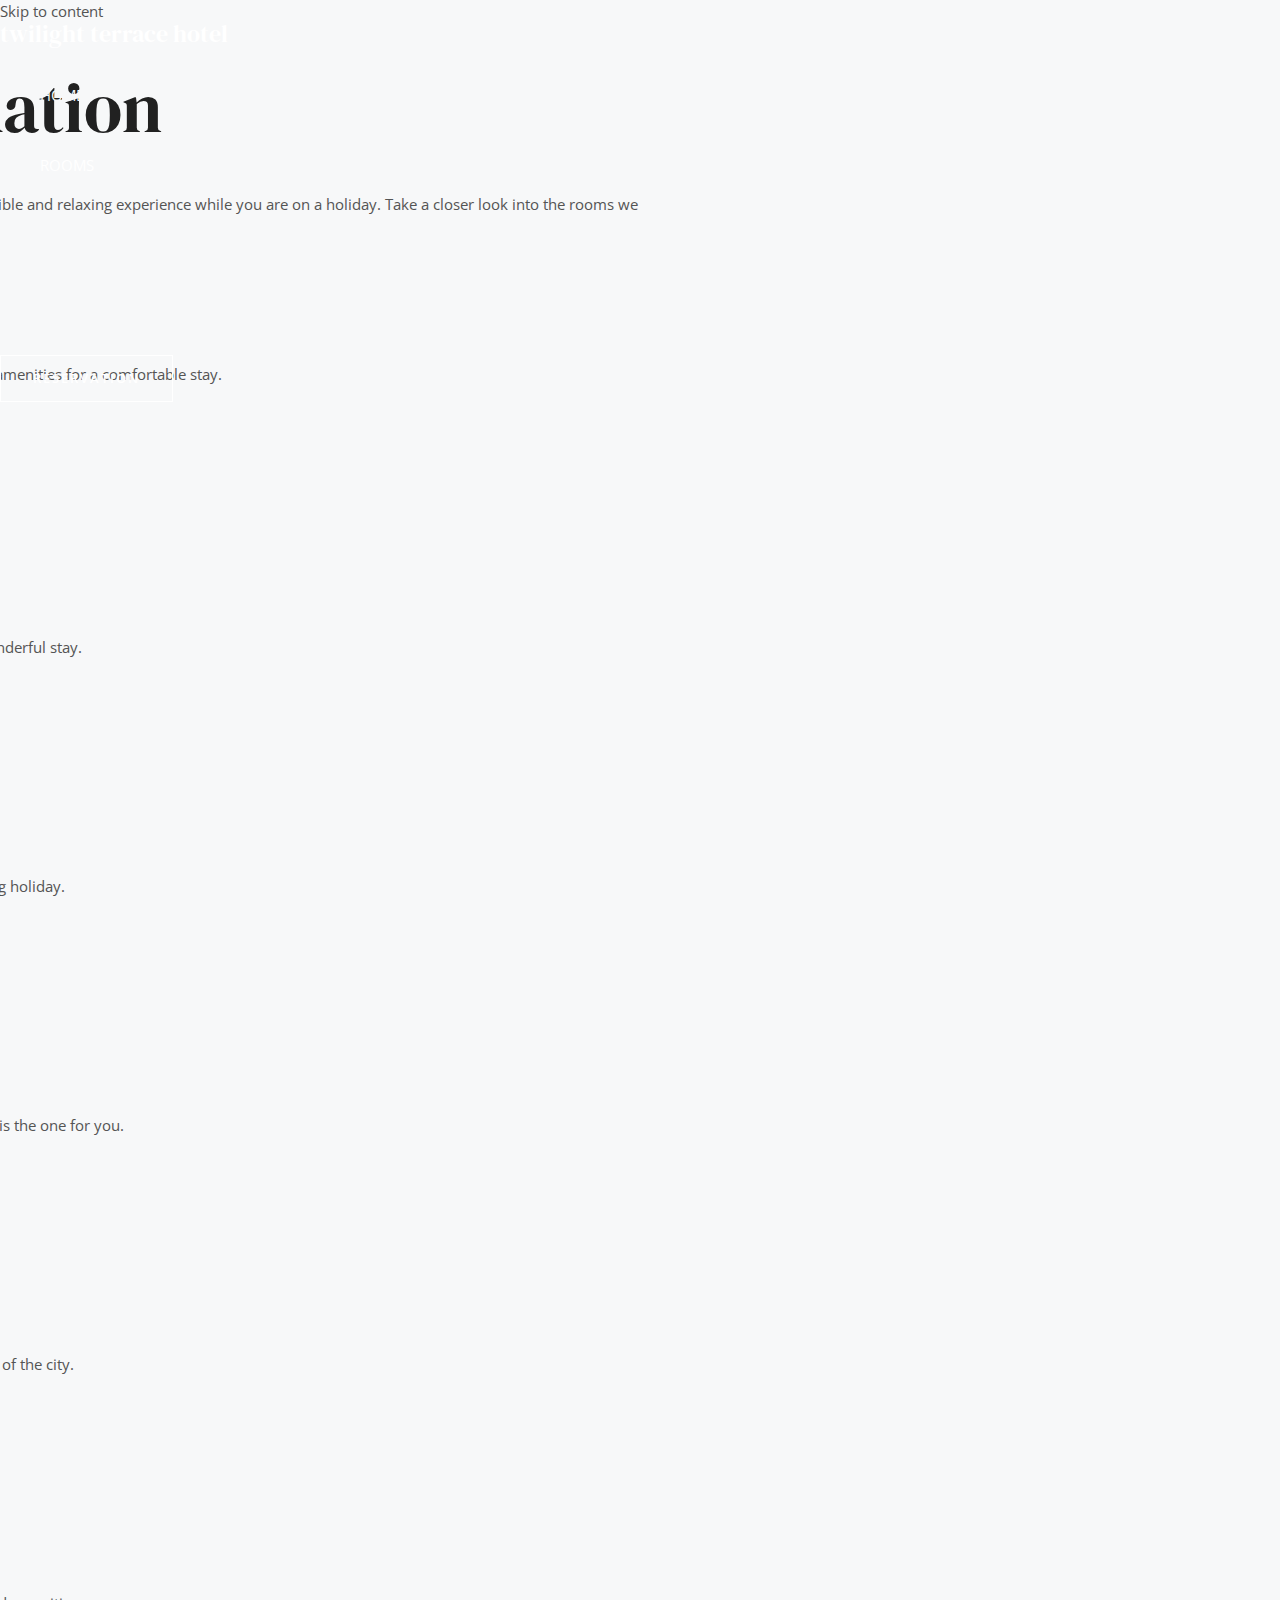
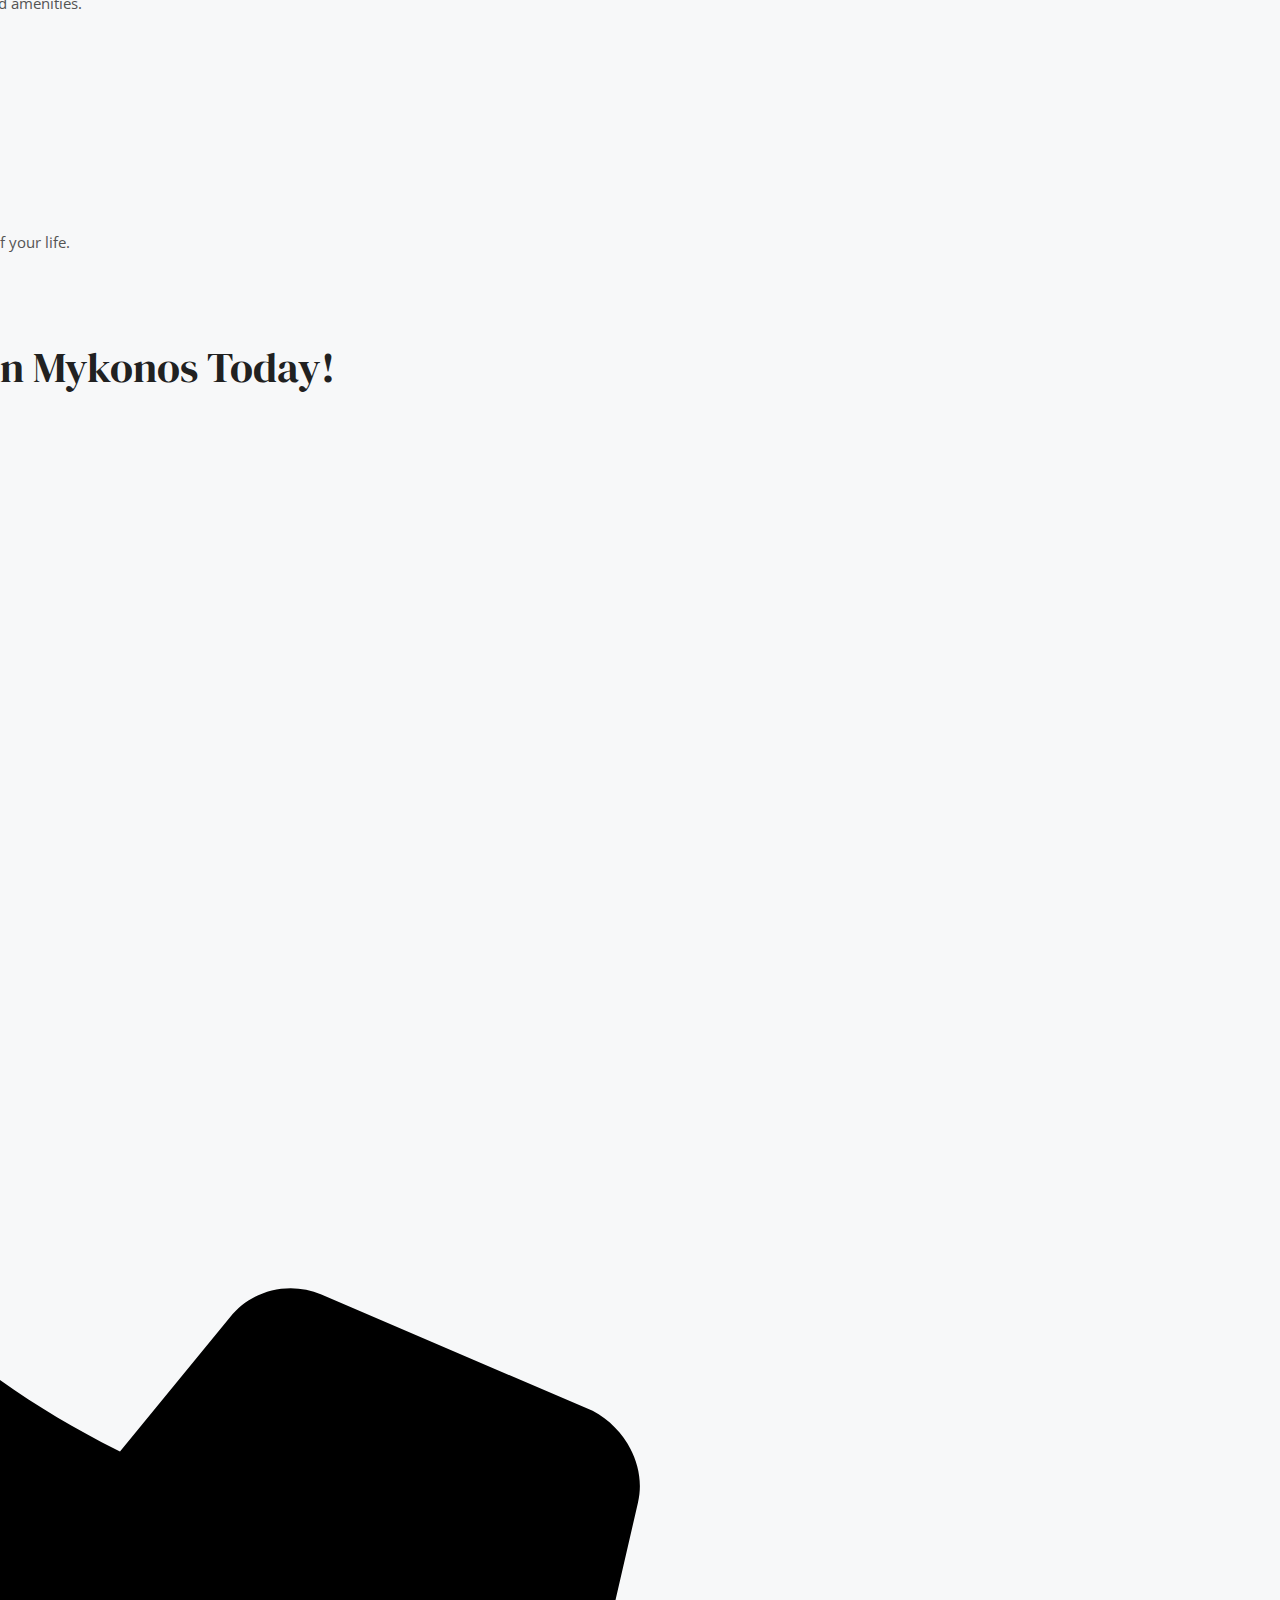
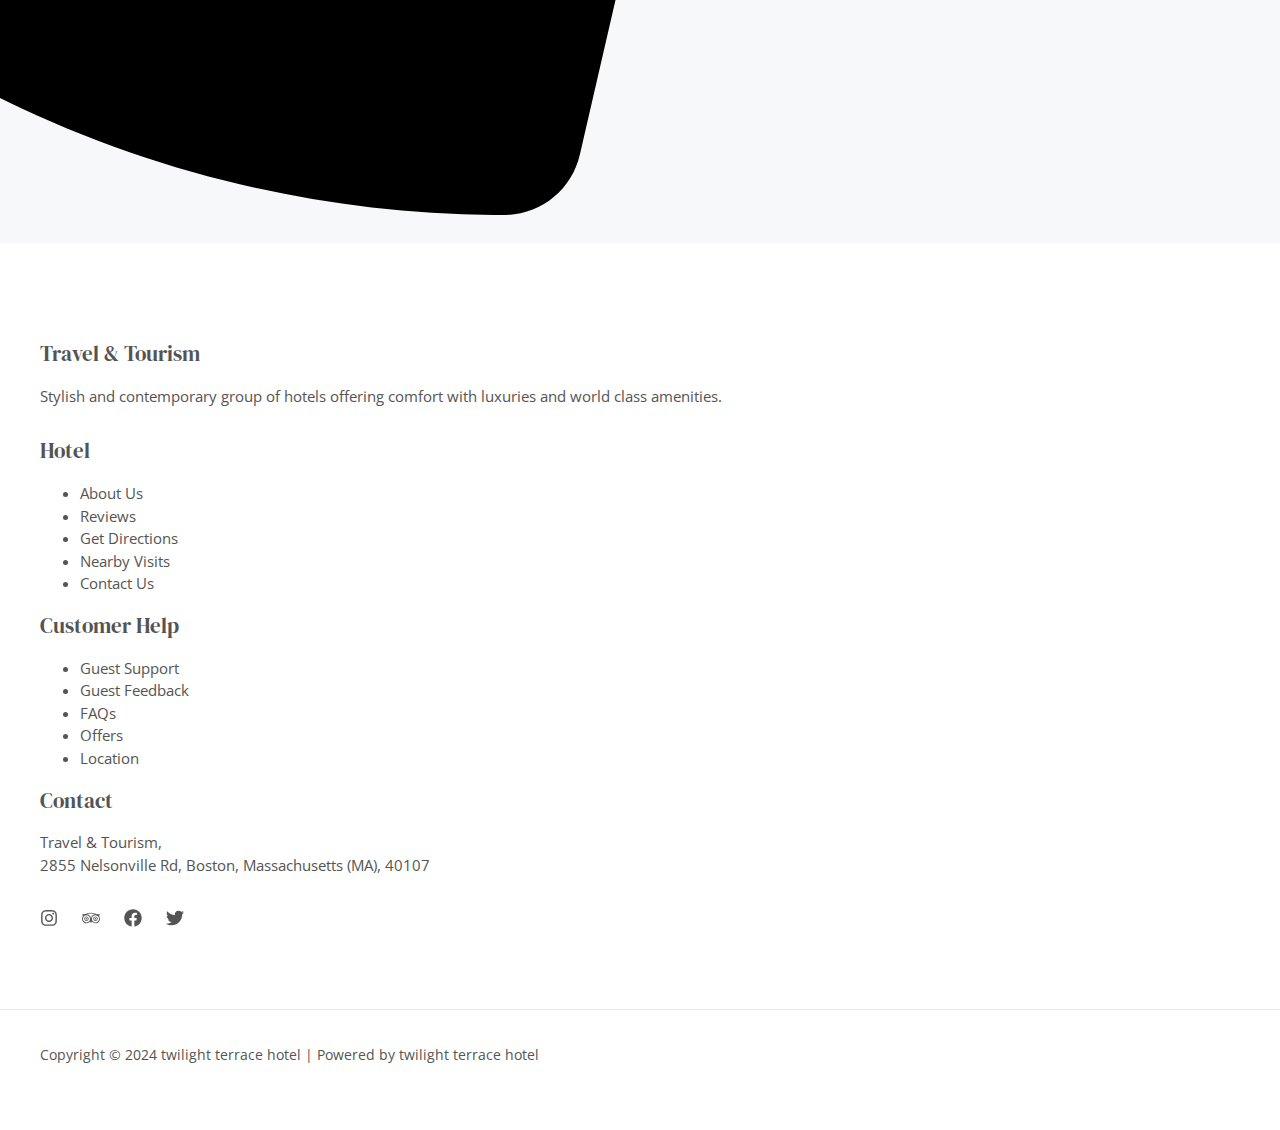
==== commit 9d746640: "Add files via upload" ====
--- a/index.html
+++ b/index.html
@@ -4,36 +4,18 @@
 <meta charset="UTF-8">
 <meta name="viewport" content="width=device-width, initial-scale=1">
 	 <link rel="profile" href="https://gmpg.org/xfn/11"> 
-	 <title>Baluyadav132 &#8211; twilight terrace hotel</title>
+	 <title>Rooms &#8211; twilight terrace hotel</title>
 <meta name="robots" content="noindex, nofollow">
 <link rel="dns-prefetch" href="//fonts.googleapis.com">
 <link rel="alternate" type="application/rss+xml" title="twilight terrace hotel &raquo; Feed" href="https://baluyadav448.github.io/twilight-terrace-hotel/feed/">
 <link rel="alternate" type="application/rss+xml" title="twilight terrace hotel &raquo; Comments Feed" href="https://baluyadav448.github.io/twilight-terrace-hotel/comments/feed/">
-<link rel="alternate" type="application/rss+xml" title="twilight terrace hotel &raquo; Posts by Baluyadav132 Feed" href="https://baluyadav448.github.io/twilight-terrace-hotel/author/baluyadav132/feed/">
 <script>
 window._wpemojiSettings = {"baseUrl":"https:\/\/s.w.org\/images\/core\/emoji\/15.0.3\/72x72\/","ext":".png","svgUrl":"https:\/\/s.w.org\/images\/core\/emoji\/15.0.3\/svg\/","svgExt":".svg","source":{"concatemoji":"https:\/\/baluyadav448.github.io\/twilight-terrace-hotel\/wp-includes\/js\/wp-emoji-release.min.js?ver=6.5.2"}};
 /*! This file is auto-generated */
 !function(i,n){var o,s,e;function c(e){try{var t={supportTests:e,timestamp:(new Date).valueOf()};sessionStorage.setItem(o,JSON.stringify(t))}catch(e){}}function p(e,t,n){e.clearRect(0,0,e.canvas.width,e.canvas.height),e.fillText(t,0,0);var t=new Uint32Array(e.getImageData(0,0,e.canvas.width,e.canvas.height).data),r=(e.clearRect(0,0,e.canvas.width,e.canvas.height),e.fillText(n,0,0),new Uint32Array(e.getImageData(0,0,e.canvas.width,e.canvas.height).data));return t.every(function(e,t){return e===r[t]})}function u(e,t,n){switch(t){case"flag":return n(e,"🏳️‍⚧️","🏳️​⚧️")?!1:!n(e,"🇺🇳","🇺​🇳")&&!n(e,"🏴󠁧󠁢󠁥󠁮󠁧󠁿","🏴​󠁧​󠁢​󠁥​󠁮​󠁧​󠁿");case"emoji":return!n(e,"🐦‍⬛","🐦​⬛")}return!1}function f(e,t,n){var r="undefined"!=typeof WorkerGlobalScope&&self instanceof WorkerGlobalScope?new OffscreenCanvas(300,150):i.createElement("canvas"),a=r.getContext("2d",{willReadFrequently:!0}),o=(a.textBaseline="top",a.font="600 32px Arial",{});return e.forEach(function(e){o[e]=t(a,e,n)}),o}function t(e){var t=i.createElement("script");t.src=e,t.defer=!0,i.head.appendChild(t)}"undefined"!=typeof Promise&&(o="wpEmojiSettingsSupports",s=["flag","emoji"],n.supports={everything:!0,everythingExceptFlag:!0},e=new Promise(function(e){i.addEventListener("DOMContentLoaded",e,{once:!0})}),new Promise(function(t){var n=function(){try{var e=JSON.parse(sessionStorage.getItem(o));if("object"==typeof e&&"number"==typeof e.timestamp&&(new Date).valueOf()<e.timestamp+604800&&"object"==typeof e.supportTests)return e.supportTests}catch(e){}return null}();if(!n){if("undefined"!=typeof Worker&&"undefined"!=typeof OffscreenCanvas&&"undefined"!=typeof URL&&URL.createObjectURL&&"undefined"!=typeof Blob)try{var e="postMessage("+f.toString()+"("+[JSON.stringify(s),u.toString(),p.toString()].join(",")+"));",r=new Blob([e],{type:"text/javascript"}),a=new Worker(URL.createObjectURL(r),{name:"wpTestEmojiSupports"});return void(a.onmessage=function(e){c(n=e.data),a.terminate(),t(n)})}catch(e){}c(n=f(s,u,p))}t(n)}).then(function(e){for(var t in e)n.supports[t]=e[t],n.supports.everything=n.supports.everything&&n.supports[t],"flag"!==t&&(n.supports.everythingExceptFlag=n.supports.everythingExceptFlag&&n.supports[t]);n.supports.everythingExceptFlag=n.supports.everythingExceptFlag&&!n.supports.flag,n.DOMReady=!1,n.readyCallback=function(){n.DOMReady=!0}}).then(function(){return e}).then(function(){var e;n.supports.everything||(n.readyCallback(),(e=n.source||{}).concatemoji?t(e.concatemoji):e.wpemoji&&e.twemoji&&(t(e.twemoji),t(e.wpemoji)))}))}((window,document),window._wpemojiSettings);
 </script>
 <link rel="stylesheet" id="astra-theme-css-css" href="https://baluyadav448.github.io/twilight-terrace-hotel/wp-content/themes/astra/assets/css/minified/main.min.css?ver=4.6.11" media="all">
-<style id="astra-theme-css-inline-css">:root{--ast-container-default-xlg-padding:6.67em;--ast-container-default-lg-padding:5.67em;--ast-container-default-slg-padding:4.34em;--ast-container-default-md-padding:3.34em;--ast-container-default-sm-padding:6.67em;--ast-container-default-xs-padding:2.4em;--ast-container-default-xxs-padding:1.4em;--ast-code-block-background:#EEEEEE;--ast-comment-inputs-background:#FAFAFA;--ast-normal-container-width:1200px;--ast-narrow-container-width:750px;--ast-blog-title-font-weight:normal;--ast-blog-meta-weight:inherit;}html{font-size:93.75%;}a,.page-title{color:var(--ast-global-color-3);}a:hover,a:focus{color:var(--ast-global-color-1);}body,button,input,select,textarea,.ast-button,.ast-custom-button{font-family:'Open Sans',sans-serif;font-weight:400;font-size:15px;font-size:1rem;line-height:var(--ast-body-line-height,1.5em);}blockquote{color:var(--ast-global-color-3);}p,.entry-content p{margin-bottom:2em;}h1,.entry-content h1,h2,.entry-content h2,h3,.entry-content h3,h4,.entry-content h4,h5,.entry-content h5,h6,.entry-content h6,.site-title,.site-title a{font-family:'DM Serif Display',serif;font-weight:400;}.site-title{font-size:24px;font-size:1.6rem;display:block;}.site-header .site-description{font-size:15px;font-size:1rem;display:none;}.entry-title{font-size:26px;font-size:1.7333333333333rem;}.archive .ast-article-post .ast-article-inner,.blog .ast-article-post .ast-article-inner,.archive .ast-article-post .ast-article-inner:hover,.blog .ast-article-post .ast-article-inner:hover{overflow:hidden;}h1,.entry-content h1{font-size:70px;font-size:4.6666666666667rem;font-family:'DM Serif Display',serif;line-height:1.1em;}h2,.entry-content h2{font-size:42px;font-size:2.8rem;font-family:'DM Serif Display',serif;line-height:1.3em;}h3,.entry-content h3{font-size:28px;font-size:1.8666666666667rem;font-family:'DM Serif Display',serif;line-height:1.3em;}h4,.entry-content h4{font-size:24px;font-size:1.6rem;line-height:1.2em;font-family:'DM Serif Display',serif;}h5,.entry-content h5{font-size:20px;font-size:1.3333333333333rem;line-height:1.2em;font-family:'DM Serif Display',serif;}h6,.entry-content h6{font-size:15px;font-size:1rem;line-height:1.25em;font-family:'DM Serif Display',serif;}::selection{background-color:var(--ast-global-color-0);color:#ffffff;}body,h1,.entry-title a,.entry-content h1,h2,.entry-content h2,h3,.entry-content h3,h4,.entry-content h4,h5,.entry-content h5,h6,.entry-content h6{color:var(--ast-global-color-3);}.tagcloud a:hover,.tagcloud a:focus,.tagcloud a.current-item{color:#ffffff;border-color:var(--ast-global-color-3);background-color:var(--ast-global-color-3);}input:focus,input[type="text"]:focus,input[type="email"]:focus,input[type="url"]:focus,input[type="password"]:focus,input[type="reset"]:focus,input[type="search"]:focus,textarea:focus{border-color:var(--ast-global-color-3);}input[type="radio"]:checked,input[type=reset],input[type="checkbox"]:checked,input[type="checkbox"]:hover:checked,input[type="checkbox"]:focus:checked,input[type=range]::-webkit-slider-thumb{border-color:var(--ast-global-color-3);background-color:var(--ast-global-color-3);box-shadow:none;}.site-footer a:hover + .post-count,.site-footer a:focus + .post-count{background:var(--ast-global-color-3);border-color:var(--ast-global-color-3);}.single .nav-links .nav-previous,.single .nav-links .nav-next{color:var(--ast-global-color-3);}.entry-meta,.entry-meta *{line-height:1.45;color:var(--ast-global-color-3);}.entry-meta a:not(.ast-button):hover,.entry-meta a:not(.ast-button):hover *,.entry-meta a:not(.ast-button):focus,.entry-meta a:not(.ast-button):focus *,.page-links > .page-link,.page-links .page-link:hover,.post-navigation a:hover{color:var(--ast-global-color-1);}#cat option,.secondary .calendar_wrap thead a,.secondary .calendar_wrap thead a:visited{color:var(--ast-global-color-3);}.secondary .calendar_wrap #today,.ast-progress-val span{background:var(--ast-global-color-3);}.secondary a:hover + .post-count,.secondary a:focus + .post-count{background:var(--ast-global-color-3);border-color:var(--ast-global-color-3);}.calendar_wrap #today > a{color:#ffffff;}.page-links .page-link,.single .post-navigation a{color:var(--ast-global-color-3);}.ast-search-menu-icon .search-form button.search-submit{padding:0 4px;}.ast-search-menu-icon form.search-form{padding-right:0;}.ast-search-menu-icon.slide-search input.search-field{width:0;}.ast-header-search .ast-search-menu-icon.ast-dropdown-active .search-form,.ast-header-search .ast-search-menu-icon.ast-dropdown-active .search-field:focus{transition:all 0.2s;}.search-form input.search-field:focus{outline:none;}.wp-block-latest-posts > li > a{color:var(--ast-global-color-2);}.widget-title,.widget .wp-block-heading{font-size:21px;font-size:1.4rem;color:var(--ast-global-color-3);}.ast-search-menu-icon.slide-search a:focus-visible:focus-visible,.astra-search-icon:focus-visible,#close:focus-visible,a:focus-visible,.ast-menu-toggle:focus-visible,.site .skip-link:focus-visible,.wp-block-loginout input:focus-visible,.wp-block-search.wp-block-search__button-inside .wp-block-search__inside-wrapper,.ast-header-navigation-arrow:focus-visible,.woocommerce .wc-proceed-to-checkout > .checkout-button:focus-visible,.woocommerce .woocommerce-MyAccount-navigation ul li a:focus-visible,.ast-orders-table__row .ast-orders-table__cell:focus-visible,.woocommerce .woocommerce-order-details .order-again > .button:focus-visible,.woocommerce .woocommerce-message a.button.wc-forward:focus-visible,.woocommerce #minus_qty:focus-visible,.woocommerce #plus_qty:focus-visible,a#ast-apply-coupon:focus-visible,.woocommerce .woocommerce-info a:focus-visible,.woocommerce .astra-shop-summary-wrap a:focus-visible,.woocommerce a.wc-forward:focus-visible,#ast-apply-coupon:focus-visible,.woocommerce-js .woocommerce-mini-cart-item a.remove:focus-visible,#close:focus-visible,.button.search-submit:focus-visible,#search_submit:focus,.normal-search:focus-visible{outline-style:dotted;outline-color:inherit;outline-width:thin;}input:focus,input[type="text"]:focus,input[type="email"]:focus,input[type="url"]:focus,input[type="password"]:focus,input[type="reset"]:focus,input[type="search"]:focus,input[type="number"]:focus,textarea:focus,.wp-block-search__input:focus,[data-section="section-header-mobile-trigger"] .ast-button-wrap .ast-mobile-menu-trigger-minimal:focus,.ast-mobile-popup-drawer.active .menu-toggle-close:focus,.woocommerce-ordering select.orderby:focus,#ast-scroll-top:focus,#coupon_code:focus,.woocommerce-page #comment:focus,.woocommerce #reviews #respond input#submit:focus,.woocommerce a.add_to_cart_button:focus,.woocommerce .button.single_add_to_cart_button:focus,.woocommerce .woocommerce-cart-form button:focus,.woocommerce .woocommerce-cart-form__cart-item .quantity .qty:focus,.woocommerce .woocommerce-billing-fields .woocommerce-billing-fields__field-wrapper .woocommerce-input-wrapper > .input-text:focus,.woocommerce #order_comments:focus,.woocommerce #place_order:focus,.woocommerce .woocommerce-address-fields .woocommerce-address-fields__field-wrapper .woocommerce-input-wrapper > .input-text:focus,.woocommerce .woocommerce-MyAccount-content form button:focus,.woocommerce .woocommerce-MyAccount-content .woocommerce-EditAccountForm .woocommerce-form-row .woocommerce-Input.input-text:focus,.woocommerce .ast-woocommerce-container .woocommerce-pagination ul.page-numbers li a:focus,body #content .woocommerce form .form-row .select2-container--default .select2-selection--single:focus,#ast-coupon-code:focus,.woocommerce.woocommerce-js .quantity input[type=number]:focus,.woocommerce-js .woocommerce-mini-cart-item .quantity input[type=number]:focus,.woocommerce p#ast-coupon-trigger:focus{border-style:dotted;border-color:inherit;border-width:thin;}input{outline:none;}.ast-logo-title-inline .site-logo-img{padding-right:1em;}body .ast-oembed-container *{position:absolute;top:0;width:100%;height:100%;left:0;}body .wp-block-embed-pocket-casts .ast-oembed-container *{position:unset;}.ast-single-post-featured-section + article {margin-top: 2em;}.site-content .ast-single-post-featured-section img {width: 100%;overflow: hidden;object-fit: cover;}.site > .ast-single-related-posts-container {margin-top: 0;}@media (min-width: 922px) {.ast-desktop .ast-container--narrow {max-width: var(--ast-narrow-container-width);margin: 0 auto;}}@media (max-width:921px){#ast-desktop-header{display:none;}}@media (min-width:922px){#ast-mobile-header{display:none;}}.wp-block-buttons.aligncenter{justify-content:center;}.wp-block-button.is-style-outline .wp-block-button__link{border-color:var(--ast-global-color-1);}div.wp-block-button.is-style-outline > .wp-block-button__link:not(.has-text-color),div.wp-block-button.wp-block-button__link.is-style-outline:not(.has-text-color){color:var(--ast-global-color-1);}.wp-block-button.is-style-outline .wp-block-button__link:hover,.wp-block-buttons .wp-block-button.is-style-outline .wp-block-button__link:focus,.wp-block-buttons .wp-block-button.is-style-outline > .wp-block-button__link:not(.has-text-color):hover,.wp-block-buttons .wp-block-button.wp-block-button__link.is-style-outline:not(.has-text-color):hover{color:var(--ast-global-color-5);background-color:var(--ast-global-color-3);border-color:var(--ast-global-color-3);}.post-page-numbers.current .page-link,.ast-pagination .page-numbers.current{color:#ffffff;border-color:var(--ast-global-color-0);background-color:var(--ast-global-color-0);}.wp-block-button.is-style-outline .wp-block-button__link.wp-element-button,.ast-outline-button{border-color:var(--ast-global-color-1);font-family:'Open Sans',sans-serif;font-weight:600;font-size:12px;font-size:0.8rem;line-height:1em;border-top-left-radius:0px;border-top-right-radius:0px;border-bottom-right-radius:0px;border-bottom-left-radius:0px;}.wp-block-buttons .wp-block-button.is-style-outline > .wp-block-button__link:not(.has-text-color),.wp-block-buttons .wp-block-button.wp-block-button__link.is-style-outline:not(.has-text-color),.ast-outline-button{color:var(--ast-global-color-1);}.wp-block-button.is-style-outline .wp-block-button__link:hover,.wp-block-buttons .wp-block-button.is-style-outline .wp-block-button__link:focus,.wp-block-buttons .wp-block-button.is-style-outline > .wp-block-button__link:not(.has-text-color):hover,.wp-block-buttons .wp-block-button.wp-block-button__link.is-style-outline:not(.has-text-color):hover,.ast-outline-button:hover,.ast-outline-button:focus,.wp-block-uagb-buttons-child .uagb-buttons-repeater.ast-outline-button:hover,.wp-block-uagb-buttons-child .uagb-buttons-repeater.ast-outline-button:focus{color:var(--ast-global-color-5);background-color:var(--ast-global-color-3);border-color:var(--ast-global-color-3);}.wp-block-button .wp-block-button__link.wp-element-button.is-style-outline:not(.has-background),.wp-block-button.is-style-outline>.wp-block-button__link.wp-element-button:not(.has-background),.ast-outline-button{background-color:var(--ast-global-color-1);}.entry-content[ast-blocks-layout] > figure{margin-bottom:1em;}@media (max-width:921px){.ast-separate-container #primary,.ast-separate-container #secondary{padding:1.5em 0;}#primary,#secondary{padding:1.5em 0;margin:0;}.ast-left-sidebar #content > .ast-container{display:flex;flex-direction:column-reverse;width:100%;}.ast-separate-container .ast-article-post,.ast-separate-container .ast-article-single{padding:1.5em 2.14em;}.ast-author-box img.avatar{margin:20px 0 0 0;}}@media (min-width:921px){.ast-author-box img.avatar{margin:20px 0 0 0;}}@media (min-width:922px){.ast-separate-container.ast-right-sidebar #primary,.ast-separate-container.ast-left-sidebar #primary{border:0;}.search-no-results.ast-separate-container #primary{margin-bottom:4em;}.ast-author-box{-js-display:flex;display:flex;}.ast-author-bio{flex:1;}}.wp-block-button .wp-block-button__link{color:var(--ast-global-color-5);}.wp-block-button .wp-block-button__link:hover,.wp-block-button .wp-block-button__link:focus{color:var(--ast-global-color-5);background-color:var(--ast-global-color-3);border-color:var(--ast-global-color-3);}.elementor-widget-heading h1.elementor-heading-title{line-height:1.1em;}.elementor-widget-heading h2.elementor-heading-title{line-height:1.3em;}.elementor-widget-heading h3.elementor-heading-title{line-height:1.3em;}.elementor-widget-heading h4.elementor-heading-title{line-height:1.2em;}.elementor-widget-heading h5.elementor-heading-title{line-height:1.2em;}.elementor-widget-heading h6.elementor-heading-title{line-height:1.25em;}.wp-block-button .wp-block-button__link,.wp-block-search .wp-block-search__button,body .wp-block-file .wp-block-file__button{border-style:solid;border-top-width:0px;border-right-width:0px;border-left-width:0px;border-bottom-width:0px;border-color:var(--ast-global-color-1);background-color:var(--ast-global-color-1);color:var(--ast-global-color-5);font-family:'Open Sans',sans-serif;font-weight:600;line-height:1em;text-transform:uppercase;letter-spacing:2px;font-size:12px;font-size:0.8rem;border-top-left-radius:0px;border-top-right-radius:0px;border-bottom-right-radius:0px;border-bottom-left-radius:0px;padding-top:18px;padding-right:34px;padding-bottom:18px;padding-left:34px;}@media (max-width:921px){.wp-block-button .wp-block-button__link,.wp-block-search .wp-block-search__button,body .wp-block-file .wp-block-file__button{padding-top:15px;padding-right:24px;padding-bottom:15px;padding-left:24px;}}@media (max-width:544px){.wp-block-button .wp-block-button__link,.wp-block-search .wp-block-search__button,body .wp-block-file .wp-block-file__button{padding-top:13px;padding-right:21px;padding-bottom:13px;padding-left:21px;}}.menu-toggle,button,.ast-button,.ast-custom-button,.button,input#submit,input[type="button"],input[type="submit"],input[type="reset"],form[CLASS*="wp-block-search__"].wp-block-search .wp-block-search__inside-wrapper .wp-block-search__button,body .wp-block-file .wp-block-file__button,.woocommerce-js a.button,.woocommerce button.button,.woocommerce .woocommerce-message a.button,.woocommerce #respond input#submit.alt,.woocommerce input.button.alt,.woocommerce input.button,.woocommerce input.button:disabled,.woocommerce input.button:disabled[disabled],.woocommerce input.button:disabled:hover,.woocommerce input.button:disabled[disabled]:hover,.woocommerce #respond input#submit,.woocommerce button.button.alt.disabled,.wc-block-grid__products .wc-block-grid__product .wp-block-button__link,.wc-block-grid__product-onsale,[CLASS*="wc-block"] button,.woocommerce-js .astra-cart-drawer .astra-cart-drawer-content .woocommerce-mini-cart__buttons .button:not(.checkout):not(.ast-continue-shopping),.woocommerce-js .astra-cart-drawer .astra-cart-drawer-content .woocommerce-mini-cart__buttons a.checkout,.woocommerce button.button.alt.disabled.wc-variation-selection-needed,[CLASS*="wc-block"] .wc-block-components-button{border-style:solid;border-top-width:0px;border-right-width:0px;border-left-width:0px;border-bottom-width:0px;color:var(--ast-global-color-5);border-color:var(--ast-global-color-1);background-color:var(--ast-global-color-1);padding-top:18px;padding-right:34px;padding-bottom:18px;padding-left:34px;font-family:'Open Sans',sans-serif;font-weight:600;font-size:12px;font-size:0.8rem;line-height:1em;text-transform:uppercase;letter-spacing:2px;border-top-left-radius:0px;border-top-right-radius:0px;border-bottom-right-radius:0px;border-bottom-left-radius:0px;}button:focus,.menu-toggle:hover,button:hover,.ast-button:hover,.ast-custom-button:hover .button:hover,.ast-custom-button:hover ,input[type=reset]:hover,input[type=reset]:focus,input#submit:hover,input#submit:focus,input[type="button"]:hover,input[type="button"]:focus,input[type="submit"]:hover,input[type="submit"]:focus,form[CLASS*="wp-block-search__"].wp-block-search .wp-block-search__inside-wrapper .wp-block-search__button:hover,form[CLASS*="wp-block-search__"].wp-block-search .wp-block-search__inside-wrapper .wp-block-search__button:focus,body .wp-block-file .wp-block-file__button:hover,body .wp-block-file .wp-block-file__button:focus,.woocommerce-js a.button:hover,.woocommerce button.button:hover,.woocommerce .woocommerce-message a.button:hover,.woocommerce #respond input#submit:hover,.woocommerce #respond input#submit.alt:hover,.woocommerce input.button.alt:hover,.woocommerce input.button:hover,.woocommerce button.button.alt.disabled:hover,.wc-block-grid__products .wc-block-grid__product .wp-block-button__link:hover,[CLASS*="wc-block"] button:hover,.woocommerce-js .astra-cart-drawer .astra-cart-drawer-content .woocommerce-mini-cart__buttons .button:not(.checkout):not(.ast-continue-shopping):hover,.woocommerce-js .astra-cart-drawer .astra-cart-drawer-content .woocommerce-mini-cart__buttons a.checkout:hover,.woocommerce button.button.alt.disabled.wc-variation-selection-needed:hover,[CLASS*="wc-block"] .wc-block-components-button:hover,[CLASS*="wc-block"] .wc-block-components-button:focus{color:var(--ast-global-color-5);background-color:var(--ast-global-color-3);border-color:var(--ast-global-color-3);}@media (max-width:921px){.menu-toggle,button,.ast-button,.ast-custom-button,.button,input#submit,input[type="button"],input[type="submit"],input[type="reset"],form[CLASS*="wp-block-search__"].wp-block-search .wp-block-search__inside-wrapper .wp-block-search__button,body .wp-block-file .wp-block-file__button,.woocommerce-js a.button,.woocommerce button.button,.woocommerce .woocommerce-message a.button,.woocommerce #respond input#submit.alt,.woocommerce input.button.alt,.woocommerce input.button,.woocommerce input.button:disabled,.woocommerce input.button:disabled[disabled],.woocommerce input.button:disabled:hover,.woocommerce input.button:disabled[disabled]:hover,.woocommerce #respond input#submit,.woocommerce button.button.alt.disabled,.wc-block-grid__products .wc-block-grid__product .wp-block-button__link,.wc-block-grid__product-onsale,[CLASS*="wc-block"] button,.woocommerce-js .astra-cart-drawer .astra-cart-drawer-content .woocommerce-mini-cart__buttons .button:not(.checkout):not(.ast-continue-shopping),.woocommerce-js .astra-cart-drawer .astra-cart-drawer-content .woocommerce-mini-cart__buttons a.checkout,.woocommerce button.button.alt.disabled.wc-variation-selection-needed,[CLASS*="wc-block"] .wc-block-components-button{padding-top:15px;padding-right:24px;padding-bottom:15px;padding-left:24px;}}@media (max-width:544px){.menu-toggle,button,.ast-button,.ast-custom-button,.button,input#submit,input[type="button"],input[type="submit"],input[type="reset"],form[CLASS*="wp-block-search__"].wp-block-search .wp-block-search__inside-wrapper .wp-block-search__button,body .wp-block-file .wp-block-file__button,.woocommerce-js a.button,.woocommerce button.button,.woocommerce .woocommerce-message a.button,.woocommerce #respond input#submit.alt,.woocommerce input.button.alt,.woocommerce input.button,.woocommerce input.button:disabled,.woocommerce input.button:disabled[disabled],.woocommerce input.button:disabled:hover,.woocommerce input.button:disabled[disabled]:hover,.woocommerce #respond input#submit,.woocommerce button.button.alt.disabled,.wc-block-grid__products .wc-block-grid__product .wp-block-button__link,.wc-block-grid__product-onsale,[CLASS*="wc-block"] button,.woocommerce-js .astra-cart-drawer .astra-cart-drawer-content .woocommerce-mini-cart__buttons .button:not(.checkout):not(.ast-continue-shopping),.woocommerce-js .astra-cart-drawer .astra-cart-drawer-content .woocommerce-mini-cart__buttons a.checkout,.woocommerce button.button.alt.disabled.wc-variation-selection-needed,[CLASS*="wc-block"] .wc-block-components-button{padding-top:13px;padding-right:21px;padding-bottom:13px;padding-left:21px;}}@media (max-width:921px){.ast-mobile-header-stack .main-header-bar .ast-search-menu-icon{display:inline-block;}.ast-header-break-point.ast-header-custom-item-outside .ast-mobile-header-stack .main-header-bar .ast-search-icon{margin:0;}.ast-comment-avatar-wrap img{max-width:2.5em;}.ast-comment-meta{padding:0 1.8888em 1.3333em;}.ast-separate-container .ast-comment-list li.depth-1{padding:1.5em 2.14em;}.ast-separate-container .comment-respond{padding:2em 2.14em;}}@media (min-width:544px){.ast-container{max-width:100%;}}@media (max-width:544px){.ast-separate-container .ast-article-post,.ast-separate-container .ast-article-single,.ast-separate-container .comments-title,.ast-separate-container .ast-archive-description{padding:1.5em 1em;}.ast-separate-container #content .ast-container{padding-left:0.54em;padding-right:0.54em;}.ast-separate-container .ast-comment-list .bypostauthor{padding:.5em;}.ast-search-menu-icon.ast-dropdown-active .search-field{width:170px;}}body,.ast-separate-container{background-color:var(--ast-global-color-4);;background-image:none;;}@media (max-width:921px){.site-title{display:block;}.site-header .site-description{display:none;}h1,.entry-content h1{font-size:60px;}h2,.entry-content h2{font-size:34px;}h3,.entry-content h3{font-size:28px;}h4,.entry-content h4{font-size:22px;font-size:1.4666666666667rem;}h5,.entry-content h5{font-size:18px;font-size:1.2rem;}h6,.entry-content h6{font-size:15px;font-size:1rem;}}@media (max-width:544px){.site-title{display:block;}.site-header .site-description{display:none;}h1,.entry-content h1{font-size:38px;}h2,.entry-content h2{font-size:28px;}h3,.entry-content h3{font-size:24px;}h4,.entry-content h4{font-size:22px;font-size:1.4666666666667rem;}h5,.entry-content h5{font-size:18px;font-size:1.2rem;}h6,.entry-content h6{font-size:14px;font-size:0.93333333333333rem;}}@media (max-width:921px){html{font-size:85.5%;}}@media (max-width:544px){html{font-size:85.5%;}}@media (min-width:922px){.ast-container{max-width:1240px;}}@media (min-width:922px){.site-content .ast-container{display:flex;}}@media (max-width:921px){.site-content .ast-container{flex-direction:column;}}.ast-blog-layout-classic-grid .ast-article-inner{box-shadow:0px 6px 15px -2px rgba(16,24,40,0.05);}.ast-separate-container .ast-blog-layout-classic-grid .ast-article-inner,.ast-plain-container .ast-blog-layout-classic-grid .ast-article-inner{height:100%;}.ast-blog-layout-6-grid .ast-blog-featured-section:before {content: "";}.cat-links.badge a,.tags-links.badge a {padding: 4px 8px;border-radius: 3px;font-weight: 400;}.cat-links.underline a,.tags-links.underline a{text-decoration: underline;}@media (min-width:922px){.main-header-menu .sub-menu .menu-item.ast-left-align-sub-menu:hover > .sub-menu,.main-header-menu .sub-menu .menu-item.ast-left-align-sub-menu.focus > .sub-menu{margin-left:-0px;}}.site .comments-area{padding-bottom:3em;}.wp-block-file {display: flex;align-items: center;flex-wrap: wrap;justify-content: space-between;}.wp-block-pullquote {border: none;}.wp-block-pullquote blockquote::before {content: "\201D";font-family: "Helvetica",sans-serif;display: flex;transform: rotate( 180deg );font-size: 6rem;font-style: normal;line-height: 1;font-weight: bold;align-items: center;justify-content: center;}.has-text-align-right > blockquote::before {justify-content: flex-start;}.has-text-align-left > blockquote::before {justify-content: flex-end;}figure.wp-block-pullquote.is-style-solid-color blockquote {max-width: 100%;text-align: inherit;}html body {--wp--custom--ast-default-block-top-padding: 3em;--wp--custom--ast-default-block-right-padding: 3em;--wp--custom--ast-default-block-bottom-padding: 3em;--wp--custom--ast-default-block-left-padding: 3em;--wp--custom--ast-container-width: 1200px;--wp--custom--ast-content-width-size: 1200px;--wp--custom--ast-wide-width-size: calc(1200px + var(--wp--custom--ast-default-block-left-padding) + var(--wp--custom--ast-default-block-right-padding));}.ast-narrow-container {--wp--custom--ast-content-width-size: 750px;--wp--custom--ast-wide-width-size: 750px;}@media(max-width: 921px) {html body {--wp--custom--ast-default-block-top-padding: 3em;--wp--custom--ast-default-block-right-padding: 2em;--wp--custom--ast-default-block-bottom-padding: 3em;--wp--custom--ast-default-block-left-padding: 2em;}}@media(max-width: 544px) {html body {--wp--custom--ast-default-block-top-padding: 3em;--wp--custom--ast-default-block-right-padding: 1.5em;--wp--custom--ast-default-block-bottom-padding: 3em;--wp--custom--ast-default-block-left-padding: 1.5em;}}.entry-content > .wp-block-group,.entry-content > .wp-block-cover,.entry-content > .wp-block-columns {padding-top: var(--wp--custom--ast-default-block-top-padding);padding-right: var(--wp--custom--ast-default-block-right-padding);padding-bottom: var(--wp--custom--ast-default-block-bottom-padding);padding-left: var(--wp--custom--ast-default-block-left-padding);}.ast-plain-container.ast-no-sidebar .entry-content > .alignfull,.ast-page-builder-template .ast-no-sidebar .entry-content > .alignfull {margin-left: calc( -50vw + 50%);margin-right: calc( -50vw + 50%);max-width: 100vw;width: 100vw;}.ast-plain-container.ast-no-sidebar .entry-content .alignfull .alignfull,.ast-page-builder-template.ast-no-sidebar .entry-content .alignfull .alignfull,.ast-plain-container.ast-no-sidebar .entry-content .alignfull .alignwide,.ast-page-builder-template.ast-no-sidebar .entry-content .alignfull .alignwide,.ast-plain-container.ast-no-sidebar .entry-content .alignwide .alignfull,.ast-page-builder-template.ast-no-sidebar .entry-content .alignwide .alignfull,.ast-plain-container.ast-no-sidebar .entry-content .alignwide .alignwide,.ast-page-builder-template.ast-no-sidebar .entry-content .alignwide .alignwide,.ast-plain-container.ast-no-sidebar .entry-content .wp-block-column .alignfull,.ast-page-builder-template.ast-no-sidebar .entry-content .wp-block-column .alignfull,.ast-plain-container.ast-no-sidebar .entry-content .wp-block-column .alignwide,.ast-page-builder-template.ast-no-sidebar .entry-content .wp-block-column .alignwide {margin-left: auto;margin-right: auto;width: 100%;}[ast-blocks-layout] .wp-block-separator:not(.is-style-dots) {height: 0;}[ast-blocks-layout] .wp-block-separator {margin: 20px auto;}[ast-blocks-layout] .wp-block-separator:not(.is-style-wide):not(.is-style-dots) {max-width: 100px;}[ast-blocks-layout] .wp-block-separator.has-background {padding: 0;}.entry-content[ast-blocks-layout] > * {max-width: var(--wp--custom--ast-content-width-size);margin-left: auto;margin-right: auto;}.entry-content[ast-blocks-layout] > .alignwide {max-width: var(--wp--custom--ast-wide-width-size);}.entry-content[ast-blocks-layout] .alignfull {max-width: none;}.entry-content .wp-block-columns {margin-bottom: 0;}blockquote {margin: 1.5em;border-color: rgba(0,0,0,0.05);}.wp-block-quote:not(.has-text-align-right):not(.has-text-align-center) {border-left: 5px solid rgba(0,0,0,0.05);}.has-text-align-right > blockquote,blockquote.has-text-align-right {border-right: 5px solid rgba(0,0,0,0.05);}.has-text-align-left > blockquote,blockquote.has-text-align-left {border-left: 5px solid rgba(0,0,0,0.05);}.wp-block-site-tagline,.wp-block-latest-posts .read-more {margin-top: 15px;}.wp-block-loginout p label {display: block;}.wp-block-loginout p:not(.login-remember):not(.login-submit) input {width: 100%;}.wp-block-loginout input:focus {border-color: transparent;}.wp-block-loginout input:focus {outline: thin dotted;}.entry-content .wp-block-media-text .wp-block-media-text__content {padding: 0 0 0 8%;}.entry-content .wp-block-media-text.has-media-on-the-right .wp-block-media-text__content {padding: 0 8% 0 0;}.entry-content .wp-block-media-text.has-background .wp-block-media-text__content {padding: 8%;}.entry-content .wp-block-cover:not([class*="background-color"]) .wp-block-cover__inner-container,.entry-content .wp-block-cover:not([class*="background-color"]) .wp-block-cover-image-text,.entry-content .wp-block-cover:not([class*="background-color"]) .wp-block-cover-text,.entry-content .wp-block-cover-image:not([class*="background-color"]) .wp-block-cover__inner-container,.entry-content .wp-block-cover-image:not([class*="background-color"]) .wp-block-cover-image-text,.entry-content .wp-block-cover-image:not([class*="background-color"]) .wp-block-cover-text {color: var(--ast-global-color-5);}.wp-block-loginout .login-remember input {width: 1.1rem;height: 1.1rem;margin: 0 5px 4px 0;vertical-align: middle;}.wp-block-latest-posts > li > *:first-child,.wp-block-latest-posts:not(.is-grid) > li:first-child {margin-top: 0;}.wp-block-search__inside-wrapper .wp-block-search__input {padding: 0 10px;color: var(--ast-global-color-3);background: var(--ast-global-color-5);border-color: var(--ast-border-color);}.wp-block-latest-posts .read-more {margin-bottom: 1.5em;}.wp-block-search__no-button .wp-block-search__inside-wrapper .wp-block-search__input {padding-top: 5px;padding-bottom: 5px;}.wp-block-latest-posts .wp-block-latest-posts__post-date,.wp-block-latest-posts .wp-block-latest-posts__post-author {font-size: 1rem;}.wp-block-latest-posts > li > *,.wp-block-latest-posts:not(.is-grid) > li {margin-top: 12px;margin-bottom: 12px;}.ast-page-builder-template .entry-content[ast-blocks-layout] > *,.ast-page-builder-template .entry-content[ast-blocks-layout] > .alignfull > * {max-width: none;}.ast-page-builder-template .entry-content[ast-blocks-layout] > .alignwide > * {max-width: var(--wp--custom--ast-wide-width-size);}.ast-page-builder-template .entry-content[ast-blocks-layout] > .inherit-container-width > *,.ast-page-builder-template .entry-content[ast-blocks-layout] > * > *,.entry-content[ast-blocks-layout] > .wp-block-cover .wp-block-cover__inner-container {max-width: var(--wp--custom--ast-content-width-size);margin-left: auto;margin-right: auto;}.entry-content[ast-blocks-layout] .wp-block-cover:not(.alignleft):not(.alignright) {width: auto;}@media(max-width: 1200px) {.ast-separate-container .entry-content > .alignfull,.ast-separate-container .entry-content[ast-blocks-layout] > .alignwide,.ast-plain-container .entry-content[ast-blocks-layout] > .alignwide,.ast-plain-container .entry-content .alignfull {margin-left: calc(-1 * min(var(--ast-container-default-xlg-padding),20px)) ;margin-right: calc(-1 * min(var(--ast-container-default-xlg-padding),20px));}}@media(min-width: 1201px) {.ast-separate-container .entry-content > .alignfull {margin-left: calc(-1 * var(--ast-container-default-xlg-padding) );margin-right: calc(-1 * var(--ast-container-default-xlg-padding) );}.ast-separate-container .entry-content[ast-blocks-layout] > .alignwide,.ast-plain-container .entry-content[ast-blocks-layout] > .alignwide {margin-left: calc(-1 * var(--wp--custom--ast-default-block-left-padding) );margin-right: calc(-1 * var(--wp--custom--ast-default-block-right-padding) );}}@media(min-width: 921px) {.ast-separate-container .entry-content .wp-block-group.alignwide:not(.inherit-container-width) > :where(:not(.alignleft):not(.alignright)),.ast-plain-container .entry-content .wp-block-group.alignwide:not(.inherit-container-width) > :where(:not(.alignleft):not(.alignright)) {max-width: calc( var(--wp--custom--ast-content-width-size) + 80px );}.ast-plain-container.ast-right-sidebar .entry-content[ast-blocks-layout] .alignfull,.ast-plain-container.ast-left-sidebar .entry-content[ast-blocks-layout] .alignfull {margin-left: -60px;margin-right: -60px;}}@media(min-width: 544px) {.entry-content > .alignleft {margin-right: 20px;}.entry-content > .alignright {margin-left: 20px;}}@media (max-width:544px){.wp-block-columns .wp-block-column:not(:last-child){margin-bottom:20px;}.wp-block-latest-posts{margin:0;}}@media( max-width: 600px ) {.entry-content .wp-block-media-text .wp-block-media-text__content,.entry-content .wp-block-media-text.has-media-on-the-right .wp-block-media-text__content {padding: 8% 0 0;}.entry-content .wp-block-media-text.has-background .wp-block-media-text__content {padding: 8%;}}.ast-page-builder-template .entry-header {padding-left: 0;}.ast-narrow-container .site-content .wp-block-uagb-image--align-full .wp-block-uagb-image__figure {max-width: 100%;margin-left: auto;margin-right: auto;}:root .has-ast-global-color-0-color{color:var(--ast-global-color-0);}:root .has-ast-global-color-0-background-color{background-color:var(--ast-global-color-0);}:root .wp-block-button .has-ast-global-color-0-color{color:var(--ast-global-color-0);}:root .wp-block-button .has-ast-global-color-0-background-color{background-color:var(--ast-global-color-0);}:root .has-ast-global-color-1-color{color:var(--ast-global-color-1);}:root .has-ast-global-color-1-background-color{background-color:var(--ast-global-color-1);}:root .wp-block-button .has-ast-global-color-1-color{color:var(--ast-global-color-1);}:root .wp-block-button .has-ast-global-color-1-background-color{background-color:var(--ast-global-color-1);}:root .has-ast-global-color-2-color{color:var(--ast-global-color-2);}:root .has-ast-global-color-2-background-color{background-color:var(--ast-global-color-2);}:root .wp-block-button .has-ast-global-color-2-color{color:var(--ast-global-color-2);}:root .wp-block-button .has-ast-global-color-2-background-color{background-color:var(--ast-global-color-2);}:root .has-ast-global-color-3-color{color:var(--ast-global-color-3);}:root .has-ast-global-color-3-background-color{background-color:var(--ast-global-color-3);}:root .wp-block-button .has-ast-global-color-3-color{color:var(--ast-global-color-3);}:root .wp-block-button .has-ast-global-color-3-background-color{background-color:var(--ast-global-color-3);}:root .has-ast-global-color-4-color{color:var(--ast-global-color-4);}:root .has-ast-global-color-4-background-color{background-color:var(--ast-global-color-4);}:root .wp-block-button .has-ast-global-color-4-color{color:var(--ast-global-color-4);}:root .wp-block-button .has-ast-global-color-4-background-color{background-color:var(--ast-global-color-4);}:root .has-ast-global-color-5-color{color:var(--ast-global-color-5);}:root .has-ast-global-color-5-background-color{background-color:var(--ast-global-color-5);}:root .wp-block-button .has-ast-global-color-5-color{color:var(--ast-global-color-5);}:root .wp-block-button .has-ast-global-color-5-background-color{background-color:var(--ast-global-color-5);}:root .has-ast-global-color-6-color{color:var(--ast-global-color-6);}:root .has-ast-global-color-6-background-color{background-color:var(--ast-global-color-6);}:root .wp-block-button .has-ast-global-color-6-color{color:var(--ast-global-color-6);}:root .wp-block-button .has-ast-global-color-6-background-color{background-color:var(--ast-global-color-6);}:root .has-ast-global-color-7-color{color:var(--ast-global-color-7);}:root .has-ast-global-color-7-background-color{background-color:var(--ast-global-color-7);}:root .wp-block-button .has-ast-global-color-7-color{color:var(--ast-global-color-7);}:root .wp-block-button .has-ast-global-color-7-background-color{background-color:var(--ast-global-color-7);}:root .has-ast-global-color-8-color{color:var(--ast-global-color-8);}:root .has-ast-global-color-8-background-color{background-color:var(--ast-global-color-8);}:root .wp-block-button .has-ast-global-color-8-color{color:var(--ast-global-color-8);}:root .wp-block-button .has-ast-global-color-8-background-color{background-color:var(--ast-global-color-8);}:root{--ast-global-color-0:#212121;--ast-global-color-1:#212121;--ast-global-color-2:#212121;--ast-global-color-3:#545454;--ast-global-color-4:#f7f8f9;--ast-global-color-5:#ffffff;--ast-global-color-6:#243673;--ast-global-color-7:#2a2a2a;--ast-global-color-8:#BFD1FF;}:root {--ast-border-color : #dddddd;}.ast-archive-entry-banner {-js-display: flex;display: flex;flex-direction: column;justify-content: center;text-align: center;position: relative;background: #eeeeee;}.ast-archive-entry-banner[data-banner-width-type="custom"] {margin: 0 auto;width: 100%;}.ast-archive-entry-banner[data-banner-layout="layout-1"] {background: inherit;padding: 20px 0;text-align: left;}body.archive .ast-archive-description{max-width:1200px;width:100%;text-align:left;padding-top:3em;padding-right:3em;padding-bottom:3em;padding-left:3em;}body.archive .ast-archive-description .ast-archive-title,body.archive .ast-archive-description .ast-archive-title *{font-size:40px;font-size:2.6666666666667rem;}body.archive .ast-archive-description > *:not(:last-child){margin-bottom:10px;}@media (max-width:921px){body.archive .ast-archive-description{text-align:left;}}@media (max-width:544px){body.archive .ast-archive-description{text-align:left;}}.ast-breadcrumbs .trail-browse,.ast-breadcrumbs .trail-items,.ast-breadcrumbs .trail-items li{display:inline-block;margin:0;padding:0;border:none;background:inherit;text-indent:0;text-decoration:none;}.ast-breadcrumbs .trail-browse{font-size:inherit;font-style:inherit;font-weight:inherit;color:inherit;}.ast-breadcrumbs .trail-items{list-style:none;}.trail-items li::after{padding:0 0.3em;content:"\00bb";}.trail-items li:last-of-type::after{display:none;}h1,.entry-content h1,h2,.entry-content h2,h3,.entry-content h3,h4,.entry-content h4,h5,.entry-content h5,h6,.entry-content h6{color:var(--ast-global-color-2);}@media (max-width:921px){.ast-builder-grid-row-container.ast-builder-grid-row-tablet-3-firstrow .ast-builder-grid-row > *:first-child,.ast-builder-grid-row-container.ast-builder-grid-row-tablet-3-lastrow .ast-builder-grid-row > *:last-child{grid-column:1 / -1;}}@media (max-width:544px){.ast-builder-grid-row-container.ast-builder-grid-row-mobile-3-firstrow .ast-builder-grid-row > *:first-child,.ast-builder-grid-row-container.ast-builder-grid-row-mobile-3-lastrow .ast-builder-grid-row > *:last-child{grid-column:1 / -1;}}.ast-builder-layout-element .ast-site-identity{margin-right:35px;}.ast-builder-layout-element[data-section="title_tagline"]{display:flex;}@media (max-width:921px){.ast-header-break-point .ast-builder-layout-element[data-section="title_tagline"]{display:flex;}}@media (max-width:544px){.ast-header-break-point .ast-builder-layout-element[data-section="title_tagline"]{display:flex;}}[data-section*="section-hb-button-"] .menu-link{display:none;}.ast-header-button-1[data-section*="section-hb-button-"] .ast-builder-button-wrap .ast-custom-button{font-size:13px;font-size:0.86666666666667rem;}.ast-header-button-1 .ast-custom-button{color:var(--ast-global-color-5);background:rgba(0,0,0,0);border-color:var(--ast-global-color-5);border-top-width:1px;border-bottom-width:1px;border-left-width:1px;border-right-width:1px;}.ast-header-button-1 .ast-custom-button:hover{color:var(--ast-global-color-1);background:var(--ast-global-color-5);border-color:var(--ast-global-color-5);}.ast-header-button-1[data-section*="section-hb-button-"] .ast-builder-button-wrap .ast-custom-button{padding-top:16px;padding-bottom:16px;padding-left:32px;padding-right:32px;}.ast-header-button-1[data-section="section-hb-button-1"]{display:flex;}@media (max-width:921px){.ast-header-break-point .ast-header-button-1[data-section="section-hb-button-1"]{display:flex;}}@media (max-width:544px){.ast-header-break-point .ast-header-button-1[data-section="section-hb-button-1"]{display:flex;}}.ast-builder-menu-1{font-family:inherit;font-weight:inherit;text-transform:uppercase;}.ast-builder-menu-1 .menu-item > .menu-link{font-size:-9223372036854775808px;font-size:-6.1489146912365E+17rem;}.ast-builder-menu-1 .sub-menu,.ast-builder-menu-1 .inline-on-mobile .sub-menu{border-top-width:2px;border-bottom-width:0px;border-right-width:0px;border-left-width:0px;border-color:var(--ast-global-color-0);border-style:solid;}.ast-builder-menu-1 .main-header-menu > .menu-item > .sub-menu,.ast-builder-menu-1 .main-header-menu > .menu-item > .astra-full-megamenu-wrapper{margin-top:0px;}.ast-desktop .ast-builder-menu-1 .main-header-menu > .menu-item > .sub-menu:before,.ast-desktop .ast-builder-menu-1 .main-header-menu > .menu-item > .astra-full-megamenu-wrapper:before{height:calc( 0px + 5px );}.ast-desktop .ast-builder-menu-1 .menu-item .sub-menu .menu-link{border-style:none;}@media (max-width:921px){.ast-header-break-point .ast-builder-menu-1 .menu-item.menu-item-has-children > .ast-menu-toggle{top:0;}.ast-builder-menu-1 .inline-on-mobile .menu-item.menu-item-has-children > .ast-menu-toggle{right:-15px;}.ast-builder-menu-1 .menu-item-has-children > .menu-link:after{content:unset;}.ast-builder-menu-1 .main-header-menu > .menu-item > .sub-menu,.ast-builder-menu-1 .main-header-menu > .menu-item > .astra-full-megamenu-wrapper{margin-top:0;}}@media (max-width:544px){.ast-header-break-point .ast-builder-menu-1 .menu-item.menu-item-has-children > .ast-menu-toggle{top:0;}.ast-builder-menu-1 .main-header-menu > .menu-item > .sub-menu,.ast-builder-menu-1 .main-header-menu > .menu-item > .astra-full-megamenu-wrapper{margin-top:0;}}.ast-builder-menu-1{display:flex;}@media (max-width:921px){.ast-header-break-point .ast-builder-menu-1{display:flex;}}@media (max-width:544px){.ast-header-break-point .ast-builder-menu-1{display:flex;}}.site-below-footer-wrap{padding-top:20px;padding-bottom:20px;}.site-below-footer-wrap[data-section="section-below-footer-builder"]{background-color:;;background-image:none;;min-height:80px;border-style:solid;border-width:0px;border-top-width:1px;border-top-color:#e9e9e9;}.site-below-footer-wrap[data-section="section-below-footer-builder"] .ast-builder-grid-row{max-width:1200px;min-height:80px;margin-left:auto;margin-right:auto;}.site-below-footer-wrap[data-section="section-below-footer-builder"] .ast-builder-grid-row,.site-below-footer-wrap[data-section="section-below-footer-builder"] .site-footer-section{align-items:flex-start;}.site-below-footer-wrap[data-section="section-below-footer-builder"].ast-footer-row-inline .site-footer-section{display:flex;margin-bottom:0;}.ast-builder-grid-row-full .ast-builder-grid-row{grid-template-columns:1fr;}@media (max-width:921px){.site-below-footer-wrap[data-section="section-below-footer-builder"].ast-footer-row-tablet-inline .site-footer-section{display:flex;margin-bottom:0;}.site-below-footer-wrap[data-section="section-below-footer-builder"].ast-footer-row-tablet-stack .site-footer-section{display:block;margin-bottom:10px;}.ast-builder-grid-row-container.ast-builder-grid-row-tablet-full .ast-builder-grid-row{grid-template-columns:1fr;}}@media (max-width:544px){.site-below-footer-wrap[data-section="section-below-footer-builder"].ast-footer-row-mobile-inline .site-footer-section{display:flex;margin-bottom:0;}.site-below-footer-wrap[data-section="section-below-footer-builder"].ast-footer-row-mobile-stack .site-footer-section{display:block;margin-bottom:10px;}.ast-builder-grid-row-container.ast-builder-grid-row-mobile-full .ast-builder-grid-row{grid-template-columns:1fr;}}.site-below-footer-wrap[data-section="section-below-footer-builder"]{padding-top:20px;padding-bottom:20px;padding-left:40px;padding-right:40px;}.site-below-footer-wrap[data-section="section-below-footer-builder"]{display:grid;}@media (max-width:921px){.ast-header-break-point .site-below-footer-wrap[data-section="section-below-footer-builder"]{display:grid;}}@media (max-width:544px){.ast-header-break-point .site-below-footer-wrap[data-section="section-below-footer-builder"]{display:grid;}}.ast-footer-copyright{text-align:center;}.ast-footer-copyright {color:var(--ast-global-color-3);}@media (max-width:921px){.ast-footer-copyright{text-align:center;}}@media (max-width:544px){.ast-footer-copyright{text-align:center;}}.ast-footer-copyright {font-size:14px;font-size:0.93333333333333rem;}.ast-footer-copyright.ast-builder-layout-element{display:flex;}@media (max-width:921px){.ast-header-break-point .ast-footer-copyright.ast-builder-layout-element{display:flex;}}@media (max-width:544px){.ast-header-break-point .ast-footer-copyright.ast-builder-layout-element{display:flex;}}.ast-social-stack-desktop .ast-builder-social-element,.ast-social-stack-tablet .ast-builder-social-element,.ast-social-stack-mobile .ast-builder-social-element {margin-top: 6px;margin-bottom: 6px;}.social-show-label-true .ast-builder-social-element {width: auto;padding: 0 0.4em;}[data-section^="section-fb-social-icons-"] .footer-social-inner-wrap {text-align: center;}.ast-footer-social-wrap {width: 100%;}.ast-footer-social-wrap .ast-builder-social-element:first-child {margin-left: 0;}.ast-footer-social-wrap .ast-builder-social-element:last-child {margin-right: 0;}.ast-header-social-wrap .ast-builder-social-element:first-child {margin-left: 0;}.ast-header-social-wrap .ast-builder-social-element:last-child {margin-right: 0;}.ast-builder-social-element {line-height: 1;color: #3a3a3a;background: transparent;vertical-align: middle;transition: all 0.01s;margin-left: 6px;margin-right: 6px;justify-content: center;align-items: center;}.ast-builder-social-element {line-height: 1;color: #3a3a3a;background: transparent;vertical-align: middle;transition: all 0.01s;margin-left: 6px;margin-right: 6px;justify-content: center;align-items: center;}.ast-builder-social-element .social-item-label {padding-left: 6px;}.ast-footer-social-1-wrap .ast-builder-social-element,.ast-footer-social-1-wrap .social-show-label-true .ast-builder-social-element{margin-left:12px;margin-right:12px;}.ast-footer-social-1-wrap .ast-builder-social-element svg{width:18px;height:18px;}.ast-footer-social-1-wrap .ast-social-color-type-custom svg{fill:var(--ast-global-color-3);}.ast-footer-social-1-wrap .ast-social-color-type-custom .ast-builder-social-element:hover{color:var(--ast-global-color-2);}.ast-footer-social-1-wrap .ast-social-color-type-custom .ast-builder-social-element:hover svg{fill:var(--ast-global-color-2);}.ast-footer-social-1-wrap .ast-social-color-type-custom .social-item-label{color:var(--ast-global-color-3);}.ast-footer-social-1-wrap .ast-builder-social-element:hover .social-item-label{color:var(--ast-global-color-2);}[data-section="section-fb-social-icons-1"] .footer-social-inner-wrap{text-align:left;}@media (max-width:921px){[data-section="section-fb-social-icons-1"] .footer-social-inner-wrap{text-align:center;}}@media (max-width:544px){[data-section="section-fb-social-icons-1"] .footer-social-inner-wrap{text-align:center;}}.ast-builder-layout-element[data-section="section-fb-social-icons-1"]{display:flex;}@media (max-width:921px){.ast-header-break-point .ast-builder-layout-element[data-section="section-fb-social-icons-1"]{display:flex;}}@media (max-width:544px){.ast-header-break-point .ast-builder-layout-element[data-section="section-fb-social-icons-1"]{display:flex;}}.site-footer{background-color:var(--ast-global-color-5);;background-image:none;;}.site-primary-footer-wrap{padding-top:45px;padding-bottom:45px;}.site-primary-footer-wrap[data-section="section-primary-footer-builder"]{background-color:;;background-image:none;;}.site-primary-footer-wrap[data-section="section-primary-footer-builder"] .ast-builder-grid-row{grid-column-gap:24px;max-width:1200px;margin-left:auto;margin-right:auto;}.site-primary-footer-wrap[data-section="section-primary-footer-builder"] .ast-builder-grid-row,.site-primary-footer-wrap[data-section="section-primary-footer-builder"] .site-footer-section{align-items:flex-start;}.site-primary-footer-wrap[data-section="section-primary-footer-builder"].ast-footer-row-inline .site-footer-section{display:flex;margin-bottom:0;}.ast-builder-grid-row-4-equal .ast-builder-grid-row{grid-template-columns:repeat( 4,1fr );}@media (max-width:921px){.site-primary-footer-wrap[data-section="section-primary-footer-builder"].ast-footer-row-tablet-inline .site-footer-section{display:flex;margin-bottom:0;}.site-primary-footer-wrap[data-section="section-primary-footer-builder"].ast-footer-row-tablet-stack .site-footer-section{display:block;margin-bottom:10px;}.ast-builder-grid-row-container.ast-builder-grid-row-tablet-2-equal .ast-builder-grid-row{grid-template-columns:repeat( 2,1fr );}}@media (max-width:544px){.site-primary-footer-wrap[data-section="section-primary-footer-builder"].ast-footer-row-mobile-inline .site-footer-section{display:flex;margin-bottom:0;}.site-primary-footer-wrap[data-section="section-primary-footer-builder"].ast-footer-row-mobile-stack .site-footer-section{display:block;margin-bottom:10px;}.ast-builder-grid-row-container.ast-builder-grid-row-mobile-full .ast-builder-grid-row{grid-template-columns:1fr;}}.site-primary-footer-wrap[data-section="section-primary-footer-builder"]{padding-top:80px;padding-bottom:80px;padding-left:40px;padding-right:40px;}.site-primary-footer-wrap[data-section="section-primary-footer-builder"]{display:grid;}@media (max-width:921px){.ast-header-break-point .site-primary-footer-wrap[data-section="section-primary-footer-builder"]{display:grid;}}@media (max-width:544px){.ast-header-break-point .site-primary-footer-wrap[data-section="section-primary-footer-builder"]{display:grid;}}.footer-widget-area[data-section="sidebar-widgets-footer-widget-1"].footer-widget-area-inner{text-align:left;}@media (max-width:921px){.footer-widget-area[data-section="sidebar-widgets-footer-widget-1"].footer-widget-area-inner{text-align:center;}}@media (max-width:544px){.footer-widget-area[data-section="sidebar-widgets-footer-widget-1"].footer-widget-area-inner{text-align:center;}}.footer-widget-area[data-section="sidebar-widgets-footer-widget-2"].footer-widget-area-inner{text-align:left;}@media (max-width:921px){.footer-widget-area[data-section="sidebar-widgets-footer-widget-2"].footer-widget-area-inner{text-align:center;}}@media (max-width:544px){.footer-widget-area[data-section="sidebar-widgets-footer-widget-2"].footer-widget-area-inner{text-align:center;}}.footer-widget-area[data-section="sidebar-widgets-footer-widget-3"].footer-widget-area-inner{text-align:left;}@media (max-width:921px){.footer-widget-area[data-section="sidebar-widgets-footer-widget-3"].footer-widget-area-inner{text-align:center;}}@media (max-width:544px){.footer-widget-area[data-section="sidebar-widgets-footer-widget-3"].footer-widget-area-inner{text-align:center;}}.footer-widget-area[data-section="sidebar-widgets-footer-widget-4"].footer-widget-area-inner{text-align:left;}@media (max-width:921px){.footer-widget-area[data-section="sidebar-widgets-footer-widget-4"].footer-widget-area-inner{text-align:center;}}@media (max-width:544px){.footer-widget-area[data-section="sidebar-widgets-footer-widget-4"].footer-widget-area-inner{text-align:center;}}.footer-widget-area[data-section="sidebar-widgets-footer-widget-1"]{display:block;}@media (max-width:921px){.ast-header-break-point .footer-widget-area[data-section="sidebar-widgets-footer-widget-1"]{display:block;}}@media (max-width:544px){.ast-header-break-point .footer-widget-area[data-section="sidebar-widgets-footer-widget-1"]{display:block;}}.footer-widget-area[data-section="sidebar-widgets-footer-widget-2"]{display:block;}@media (max-width:921px){.ast-header-break-point .footer-widget-area[data-section="sidebar-widgets-footer-widget-2"]{display:block;}}@media (max-width:544px){.ast-header-break-point .footer-widget-area[data-section="sidebar-widgets-footer-widget-2"]{display:block;}}.footer-widget-area[data-section="sidebar-widgets-footer-widget-3"]{display:block;}@media (max-width:921px){.ast-header-break-point .footer-widget-area[data-section="sidebar-widgets-footer-widget-3"]{display:block;}}@media (max-width:544px){.ast-header-break-point .footer-widget-area[data-section="sidebar-widgets-footer-widget-3"]{display:block;}}.footer-widget-area[data-section="sidebar-widgets-footer-widget-4"]{display:block;}@media (max-width:921px){.ast-header-break-point .footer-widget-area[data-section="sidebar-widgets-footer-widget-4"]{display:block;}}@media (max-width:544px){.ast-header-break-point .footer-widget-area[data-section="sidebar-widgets-footer-widget-4"]{display:block;}}.elementor-posts-container [CLASS*="ast-width-"]{width:100%;}.elementor-template-full-width .ast-container{display:block;}.elementor-screen-only,.screen-reader-text,.screen-reader-text span,.ui-helper-hidden-accessible{top:0 !important;}@media (max-width:544px){.elementor-element .elementor-wc-products .woocommerce[class*="columns-"] ul.products li.product{width:auto;margin:0;}.elementor-element .woocommerce .woocommerce-result-count{float:none;}}.ast-header-break-point .main-header-bar{border-bottom-width:1px;}@media (min-width:922px){.main-header-bar{border-bottom-width:1px;}}.main-header-menu .menu-item, #astra-footer-menu .menu-item, .main-header-bar .ast-masthead-custom-menu-items{-js-display:flex;display:flex;-webkit-box-pack:center;-webkit-justify-content:center;-moz-box-pack:center;-ms-flex-pack:center;justify-content:center;-webkit-box-orient:vertical;-webkit-box-direction:normal;-webkit-flex-direction:column;-moz-box-orient:vertical;-moz-box-direction:normal;-ms-flex-direction:column;flex-direction:column;}.main-header-menu > .menu-item > .menu-link, #astra-footer-menu > .menu-item > .menu-link{height:100%;-webkit-box-align:center;-webkit-align-items:center;-moz-box-align:center;-ms-flex-align:center;align-items:center;-js-display:flex;display:flex;}.ast-header-break-point .main-navigation ul .menu-item .menu-link .icon-arrow:first-of-type svg{top:.2em;margin-top:0px;margin-left:0px;width:.65em;transform:translate(0, -2px) rotateZ(270deg);}.ast-mobile-popup-content .ast-submenu-expanded > .ast-menu-toggle{transform:rotateX(180deg);overflow-y:auto;}@media (min-width:922px){.ast-builder-menu .main-navigation > ul > li:last-child a{margin-right:0;}}.ast-separate-container .ast-article-inner{background-color:transparent;background-image:none;}.ast-separate-container .ast-article-post{background-color:var(--ast-global-color-5);;background-image:none;;}@media (max-width:921px){.ast-separate-container .ast-article-post{background-color:var(--ast-global-color-5);;background-image:none;;}}@media (max-width:544px){.ast-separate-container .ast-article-post{background-color:var(--ast-global-color-5);;background-image:none;;}}.ast-separate-container .ast-article-single:not(.ast-related-post), .woocommerce.ast-separate-container .ast-woocommerce-container, .ast-separate-container .error-404, .ast-separate-container .no-results, .single.ast-separate-container  .ast-author-meta, .ast-separate-container .related-posts-title-wrapper,.ast-separate-container .comments-count-wrapper, .ast-box-layout.ast-plain-container .site-content,.ast-padded-layout.ast-plain-container .site-content, .ast-separate-container .ast-archive-description, .ast-separate-container .comments-area .comment-respond, .ast-separate-container .comments-area .ast-comment-list li, .ast-separate-container .comments-area .comments-title{background-color:var(--ast-global-color-5);;background-image:none;;}@media (max-width:921px){.ast-separate-container .ast-article-single:not(.ast-related-post), .woocommerce.ast-separate-container .ast-woocommerce-container, .ast-separate-container .error-404, .ast-separate-container .no-results, .single.ast-separate-container  .ast-author-meta, .ast-separate-container .related-posts-title-wrapper,.ast-separate-container .comments-count-wrapper, .ast-box-layout.ast-plain-container .site-content,.ast-padded-layout.ast-plain-container .site-content, .ast-separate-container .ast-archive-description{background-color:var(--ast-global-color-5);;background-image:none;;}}@media (max-width:544px){.ast-separate-container .ast-article-single:not(.ast-related-post), .woocommerce.ast-separate-container .ast-woocommerce-container, .ast-separate-container .error-404, .ast-separate-container .no-results, .single.ast-separate-container  .ast-author-meta, .ast-separate-container .related-posts-title-wrapper,.ast-separate-container .comments-count-wrapper, .ast-box-layout.ast-plain-container .site-content,.ast-padded-layout.ast-plain-container .site-content, .ast-separate-container .ast-archive-description{background-color:var(--ast-global-color-5);;background-image:none;;}}.ast-separate-container.ast-two-container #secondary .widget{background-color:var(--ast-global-color-5);;background-image:none;;}@media (max-width:921px){.ast-separate-container.ast-two-container #secondary .widget{background-color:var(--ast-global-color-5);;background-image:none;;}}@media (max-width:544px){.ast-separate-container.ast-two-container #secondary .widget{background-color:var(--ast-global-color-5);;background-image:none;;}}.ast-mobile-header-content > *,.ast-desktop-header-content > * {padding: 10px 0;height: auto;}.ast-mobile-header-content > *:first-child,.ast-desktop-header-content > *:first-child {padding-top: 10px;}.ast-mobile-header-content > .ast-builder-menu,.ast-desktop-header-content > .ast-builder-menu {padding-top: 0;}.ast-mobile-header-content > *:last-child,.ast-desktop-header-content > *:last-child {padding-bottom: 0;}.ast-mobile-header-content .ast-search-menu-icon.ast-inline-search label,.ast-desktop-header-content .ast-search-menu-icon.ast-inline-search label {width: 100%;}.ast-desktop-header-content .main-header-bar-navigation .ast-submenu-expanded > .ast-menu-toggle::before {transform: rotateX(180deg);}#ast-desktop-header .ast-desktop-header-content,.ast-mobile-header-content .ast-search-icon,.ast-desktop-header-content .ast-search-icon,.ast-mobile-header-wrap .ast-mobile-header-content,.ast-main-header-nav-open.ast-popup-nav-open .ast-mobile-header-wrap .ast-mobile-header-content,.ast-main-header-nav-open.ast-popup-nav-open .ast-desktop-header-content {display: none;}.ast-main-header-nav-open.ast-header-break-point #ast-desktop-header .ast-desktop-header-content,.ast-main-header-nav-open.ast-header-break-point .ast-mobile-header-wrap .ast-mobile-header-content {display: block;}.ast-desktop .ast-desktop-header-content .astra-menu-animation-slide-up > .menu-item > .sub-menu,.ast-desktop .ast-desktop-header-content .astra-menu-animation-slide-up > .menu-item .menu-item > .sub-menu,.ast-desktop .ast-desktop-header-content .astra-menu-animation-slide-down > .menu-item > .sub-menu,.ast-desktop .ast-desktop-header-content .astra-menu-animation-slide-down > .menu-item .menu-item > .sub-menu,.ast-desktop .ast-desktop-header-content .astra-menu-animation-fade > .menu-item > .sub-menu,.ast-desktop .ast-desktop-header-content .astra-menu-animation-fade > .menu-item .menu-item > .sub-menu {opacity: 1;visibility: visible;}.ast-hfb-header.ast-default-menu-enable.ast-header-break-point .ast-mobile-header-wrap .ast-mobile-header-content .main-header-bar-navigation {width: unset;margin: unset;}.ast-mobile-header-content.content-align-flex-end .main-header-bar-navigation .menu-item-has-children > .ast-menu-toggle,.ast-desktop-header-content.content-align-flex-end .main-header-bar-navigation .menu-item-has-children > .ast-menu-toggle {left: calc( 20px - 0.907em);right: auto;}.ast-mobile-header-content .ast-search-menu-icon,.ast-mobile-header-content .ast-search-menu-icon.slide-search,.ast-desktop-header-content .ast-search-menu-icon,.ast-desktop-header-content .ast-search-menu-icon.slide-search {width: 100%;position: relative;display: block;right: auto;transform: none;}.ast-mobile-header-content .ast-search-menu-icon.slide-search .search-form,.ast-mobile-header-content .ast-search-menu-icon .search-form,.ast-desktop-header-content .ast-search-menu-icon.slide-search .search-form,.ast-desktop-header-content .ast-search-menu-icon .search-form {right: 0;visibility: visible;opacity: 1;position: relative;top: auto;transform: none;padding: 0;display: block;overflow: hidden;}.ast-mobile-header-content .ast-search-menu-icon.ast-inline-search .search-field,.ast-mobile-header-content .ast-search-menu-icon .search-field,.ast-desktop-header-content .ast-search-menu-icon.ast-inline-search .search-field,.ast-desktop-header-content .ast-search-menu-icon .search-field {width: 100%;padding-right: 5.5em;}.ast-mobile-header-content .ast-search-menu-icon .search-submit,.ast-desktop-header-content .ast-search-menu-icon .search-submit {display: block;position: absolute;height: 100%;top: 0;right: 0;padding: 0 1em;border-radius: 0;}.ast-hfb-header.ast-default-menu-enable.ast-header-break-point .ast-mobile-header-wrap .ast-mobile-header-content .main-header-bar-navigation ul .sub-menu .menu-link {padding-left: 30px;}.ast-hfb-header.ast-default-menu-enable.ast-header-break-point .ast-mobile-header-wrap .ast-mobile-header-content .main-header-bar-navigation .sub-menu .menu-item .menu-item .menu-link {padding-left: 40px;}.ast-mobile-popup-drawer.active .ast-mobile-popup-inner{background-color:#ffffff;;}.ast-mobile-header-wrap .ast-mobile-header-content, .ast-desktop-header-content{background-color:#ffffff;;}.ast-mobile-popup-content > *, .ast-mobile-header-content > *, .ast-desktop-popup-content > *, .ast-desktop-header-content > *{padding-top:0px;padding-bottom:0px;}.content-align-flex-start .ast-builder-layout-element{justify-content:flex-start;}.content-align-flex-start .main-header-menu{text-align:left;}.ast-mobile-popup-drawer.active .menu-toggle-close{color:#3a3a3a;}.ast-mobile-header-wrap .ast-primary-header-bar,.ast-primary-header-bar .site-primary-header-wrap{min-height:70px;}.ast-desktop .ast-primary-header-bar .main-header-menu > .menu-item{line-height:70px;}.ast-header-break-point #masthead .ast-mobile-header-wrap .ast-primary-header-bar,.ast-header-break-point #masthead .ast-mobile-header-wrap .ast-below-header-bar,.ast-header-break-point #masthead .ast-mobile-header-wrap .ast-above-header-bar{padding-left:20px;padding-right:20px;}.ast-header-break-point .ast-primary-header-bar{border-bottom-width:0px;border-bottom-color:#eaeaea;border-bottom-style:solid;}@media (min-width:922px){.ast-primary-header-bar{border-bottom-width:0px;border-bottom-color:#eaeaea;border-bottom-style:solid;}}.ast-primary-header-bar{background-color:#ffffff;;background-image:none;;}.ast-primary-header-bar{display:block;}@media (max-width:921px){.ast-header-break-point .ast-primary-header-bar{display:grid;}}@media (max-width:544px){.ast-header-break-point .ast-primary-header-bar{display:grid;}}[data-section="section-header-mobile-trigger"] .ast-button-wrap .ast-mobile-menu-trigger-minimal{color:var(--ast-global-color-5);border:none;background:transparent;}[data-section="section-header-mobile-trigger"] .ast-button-wrap .mobile-menu-toggle-icon .ast-mobile-svg{width:20px;height:20px;fill:var(--ast-global-color-5);}[data-section="section-header-mobile-trigger"] .ast-button-wrap .mobile-menu-wrap .mobile-menu{color:var(--ast-global-color-5);}.ast-builder-menu-mobile .main-navigation .menu-item.menu-item-has-children > .ast-menu-toggle{top:0;}.ast-builder-menu-mobile .main-navigation .menu-item-has-children > .menu-link:after{content:unset;}.ast-hfb-header .ast-builder-menu-mobile .main-header-menu, .ast-hfb-header .ast-builder-menu-mobile .main-navigation .menu-item .menu-link, .ast-hfb-header .ast-builder-menu-mobile .main-navigation .menu-item .sub-menu .menu-link{border-style:none;}.ast-builder-menu-mobile .main-navigation .menu-item.menu-item-has-children > .ast-menu-toggle{top:0;}@media (max-width:921px){.ast-builder-menu-mobile .main-navigation{font-size:18px;font-size:1.2rem;}.ast-builder-menu-mobile .main-navigation .main-header-menu .menu-item > .menu-link{color:var(--ast-global-color-3);padding-left:25px;padding-right:25px;}.ast-builder-menu-mobile .main-navigation .menu-item > .ast-menu-toggle{color:var(--ast-global-color-3);}.ast-builder-menu-mobile .main-navigation .menu-item:hover > .menu-link, .ast-builder-menu-mobile .main-navigation .inline-on-mobile .menu-item:hover > .ast-menu-toggle{color:var(--ast-global-color-2);background:var(--ast-global-color-4);}.ast-builder-menu-mobile .main-navigation .menu-item:hover > .ast-menu-toggle{color:var(--ast-global-color-2);}.ast-builder-menu-mobile .main-navigation .menu-item.current-menu-item > .menu-link, .ast-builder-menu-mobile .main-navigation .inline-on-mobile .menu-item.current-menu-item > .ast-menu-toggle, .ast-builder-menu-mobile .main-navigation .menu-item.current-menu-ancestor > .menu-link, .ast-builder-menu-mobile .main-navigation .menu-item.current-menu-ancestor > .ast-menu-toggle{color:var(--ast-global-color-2);background:var(--ast-global-color-4);}.ast-builder-menu-mobile .main-navigation .menu-item.current-menu-item > .ast-menu-toggle{color:var(--ast-global-color-2);}.ast-builder-menu-mobile .main-navigation .menu-item.menu-item-has-children > .ast-menu-toggle{top:0;right:calc( 25px - 0.907em );}.ast-builder-menu-mobile .main-navigation .menu-item-has-children > .menu-link:after{content:unset;}.ast-builder-menu-mobile .main-navigation .main-header-menu, .ast-builder-menu-mobile .main-navigation .main-header-menu .sub-menu{background-color:var(--ast-global-color-5);;background-image:none;;}}@media (max-width:544px){.ast-builder-menu-mobile .main-navigation{font-size:15px;font-size:1rem;}.ast-builder-menu-mobile .main-navigation .main-header-menu .menu-item > .menu-link{color:#222222;}.ast-builder-menu-mobile .main-navigation .menu-item  > .ast-menu-toggle{color:#222222;}.ast-builder-menu-mobile .main-navigation .menu-item:hover > .menu-link, .ast-builder-menu-mobile .main-navigation .inline-on-mobile .menu-item:hover > .ast-menu-toggle{color:#000000;background:#f7f8f9;}.ast-builder-menu-mobile .main-navigation .menu-item:hover  > .ast-menu-toggle{color:#000000;}.ast-builder-menu-mobile .main-navigation .menu-item.current-menu-item > .menu-link, .ast-builder-menu-mobile .main-navigation .inline-on-mobile .menu-item.current-menu-item > .ast-menu-toggle, .ast-builder-menu-mobile .main-navigation .menu-item.current-menu-ancestor > .menu-link, .ast-builder-menu-mobile .main-navigation .menu-item.current-menu-ancestor > .ast-menu-toggle{color:#000000;background:#f7f8f9;}.ast-builder-menu-mobile .main-navigation .menu-item.current-menu-item  > .ast-menu-toggle{color:#000000;}.ast-builder-menu-mobile .main-navigation .menu-item.menu-item-has-children > .ast-menu-toggle{top:0;}.ast-builder-menu-mobile .main-navigation .main-header-menu, .ast-builder-menu-mobile .main-navigation .main-header-menu .sub-menu{background-color:#ffffff;;background-image:none;;}}.ast-builder-menu-mobile .main-navigation{display:block;}@media (max-width:921px){.ast-header-break-point .ast-builder-menu-mobile .main-navigation{display:block;}}@media (max-width:544px){.ast-header-break-point .ast-builder-menu-mobile .main-navigation{display:block;}}:root{--e-global-color-astglobalcolor0:#212121;--e-global-color-astglobalcolor1:#212121;--e-global-color-astglobalcolor2:#212121;--e-global-color-astglobalcolor3:#545454;--e-global-color-astglobalcolor4:#f7f8f9;--e-global-color-astglobalcolor5:#ffffff;--e-global-color-astglobalcolor6:#243673;--e-global-color-astglobalcolor7:#2a2a2a;--e-global-color-astglobalcolor8:#BFD1FF;}.comment-reply-title{font-size:24px;font-size:1.6rem;}.ast-comment-meta{line-height:1.666666667;color:var(--ast-global-color-3);font-size:12px;font-size:0.8rem;}.ast-comment-list #cancel-comment-reply-link{font-size:15px;font-size:1rem;}.comments-title {padding: 2em 0;}.comments-title {word-wrap: break-word;font-weight: normal;}.ast-comment-list {margin: 0;word-wrap: break-word;padding-bottom: 0.5em;list-style: none;}.ast-comment-list li {list-style: none;}.ast-comment-list .ast-comment-edit-reply-wrap {-js-display: flex;display: flex;justify-content: flex-end;}.ast-comment-list .comment-awaiting-moderation {margin-bottom: 0;}.ast-comment {padding: 1em 0 ;}.ast-comment-info img {border-radius: 50%;}.ast-comment-cite-wrap cite {font-style: normal;}.comment-reply-title {font-weight: normal;line-height: 1.65;}.ast-comment-meta {margin-bottom: 0.5em;}.comments-area .comment-form-comment {width: 100%;border: none;margin: 0;padding: 0;}.comments-area .comment-notes,.comments-area .comment-textarea,.comments-area .form-allowed-tags {margin-bottom: 1.5em;}.comments-area .form-submit {margin-bottom: 0;}.comments-area textarea#comment,.comments-area .ast-comment-formwrap input[type="text"] {width: 100%;border-radius: 0;vertical-align: middle;margin-bottom: 10px;}.comments-area .no-comments {margin-top: 0.5em;margin-bottom: 0.5em;}.comments-area p.logged-in-as {margin-bottom: 1em;}.ast-separate-container .ast-comment-list {padding-bottom: 0;}.ast-separate-container .ast-comment-list li.depth-1 .children li,.ast-narrow-container .ast-comment-list li.depth-1 .children li {padding-bottom: 0;padding-top: 0;margin-bottom: 0;}.ast-separate-container .ast-comment-list .comment-respond {padding-top: 0;padding-bottom: 1em;background-color: transparent;}.ast-comment-list .comment .comment-respond {padding-bottom: 2em;border-bottom: none;}.ast-separate-container .ast-comment-list .bypostauthor,.ast-narrow-container .ast-comment-list .bypostauthor {padding: 2em;margin-bottom: 1em;}.ast-separate-container .ast-comment-list .bypostauthor li,.ast-narrow-container .ast-comment-list .bypostauthor li {background: transparent;margin-bottom: 0;padding: 0 0 0 2em;}.comment-content a {word-wrap: break-word;}.comment-form-legend {margin-bottom: unset;padding: 0 0.5em;}.ast-separate-container .ast-comment-list .pingback p {margin-bottom: 0;}.ast-separate-container .ast-comment-list li.depth-1,.ast-narrow-container .ast-comment-list li.depth-1 {padding: 3em;}.ast-comment-list > .comment:last-child .ast-comment {border: none;}.ast-separate-container .ast-comment-list .comment .comment-respond,.ast-narrow-container .ast-comment-list .comment .comment-respond {padding-bottom: 0;}.ast-separate-container .comment .comment-respond {margin-top: 2em;}.ast-separate-container .ast-comment-list li.depth-1 .ast-comment,.ast-separate-container .ast-comment-list li.depth-2 .ast-comment {border-bottom: 0;}.ast-separate-container .ast-comment-list li.depth-1 {padding: 4em 6.67em;margin-bottom: 2em;}@media (max-width: 1200px) {.ast-separate-container .ast-comment-list li.depth-1 {padding: 3em 3.34em;}}.ast-separate-container .comment-respond {background-color: #fff;padding: 4em 6.67em;border-bottom: 0;}@media (max-width: 1200px) {.ast-separate-container .comment-respond {padding: 3em 2.34em;}}.ast-separate-container .comments-title {background-color: #fff;padding: 1.2em 3.99em 0;}.ast-comment-list .children {margin-left: 2em;}@media (max-width: 992px) {.ast-comment-list .children {margin-left: 1em;}}.ast-comment-list #cancel-comment-reply-link {white-space: nowrap;font-size: 13px;font-weight: normal;margin-left: 1em;}.ast-comment-info {display: flex;position: relative;}.ast-comment-meta {justify-content: right;padding: 0 3.4em 1.60em;}.comments-area #wp-comment-cookies-consent {margin-right: 10px;}.ast-page-builder-template .comments-area {padding-left: 20px;padding-right: 20px;margin-top: 0;margin-bottom: 2em;}.ast-separate-container .ast-comment-list .bypostauthor .bypostauthor {background: transparent;margin-bottom: 0;padding-right: 0;padding-bottom: 0;padding-top: 0;}@media (min-width:922px){.ast-separate-container .ast-comment-list li .comment-respond{padding-left:2.66666em;padding-right:2.66666em;}}@media (max-width:544px){.ast-separate-container .ast-comment-list li.depth-1{padding:1.5em 1em;margin-bottom:1.5em;}.ast-separate-container .ast-comment-list .bypostauthor{padding:.5em;}.ast-separate-container .comment-respond{padding:1.5em 1em;}.ast-separate-container .ast-comment-list .bypostauthor li{padding:0 0 0 .5em;}.ast-comment-list .children{margin-left:0.66666em;}}
-				.ast-comment-time .timendate{
-					margin-right: 0.5em;
-				}
-				.ast-separate-container .comment-reply-title {
-					padding-top: 0;
-				}
-				.ast-comment-list .ast-edit-link {
-					flex: 1;
-				}
-				.comments-area {
-					border-top: 1px solid var(--ast-global-color-6);
-					margin-top: 2em;
-				}
-				.ast-separate-container .comments-area {
-					border-top: 0;
-				}
-			@media (max-width:921px){.ast-comment-avatar-wrap img{max-width:2.5em;}.comments-area{margin-top:1.5em;}.ast-comment-meta{padding:0 1.8888em 1.3333em;}.ast-separate-container .ast-comment-list li.depth-1{padding:1.5em 2.14em;}.ast-separate-container .comment-respond{padding:2em 2.14em;}.ast-separate-container .comments-title{padding:1.43em 1.48em;}.ast-comment-avatar-wrap{margin-right:0.5em;}}</style>
+<style id="astra-theme-css-inline-css">:root{--ast-container-default-xlg-padding:6.67em;--ast-container-default-lg-padding:5.67em;--ast-container-default-slg-padding:4.34em;--ast-container-default-md-padding:3.34em;--ast-container-default-sm-padding:6.67em;--ast-container-default-xs-padding:2.4em;--ast-container-default-xxs-padding:1.4em;--ast-code-block-background:#EEEEEE;--ast-comment-inputs-background:#FAFAFA;--ast-normal-container-width:1200px;--ast-narrow-container-width:750px;--ast-blog-title-font-weight:normal;--ast-blog-meta-weight:inherit;}html{font-size:93.75%;}a,.page-title{color:var(--ast-global-color-3);}a:hover,a:focus{color:var(--ast-global-color-1);}body,button,input,select,textarea,.ast-button,.ast-custom-button{font-family:'Open Sans',sans-serif;font-weight:400;font-size:15px;font-size:1rem;line-height:var(--ast-body-line-height,1.5em);}blockquote{color:var(--ast-global-color-3);}p,.entry-content p{margin-bottom:2em;}h1,.entry-content h1,h2,.entry-content h2,h3,.entry-content h3,h4,.entry-content h4,h5,.entry-content h5,h6,.entry-content h6,.site-title,.site-title a{font-family:'DM Serif Display',serif;font-weight:400;}.site-title{font-size:24px;font-size:1.6rem;display:block;}.site-header .site-description{font-size:15px;font-size:1rem;display:none;}.entry-title{font-size:26px;font-size:1.7333333333333rem;}.archive .ast-article-post .ast-article-inner,.blog .ast-article-post .ast-article-inner,.archive .ast-article-post .ast-article-inner:hover,.blog .ast-article-post .ast-article-inner:hover{overflow:hidden;}h1,.entry-content h1{font-size:70px;font-size:4.6666666666667rem;font-family:'DM Serif Display',serif;line-height:1.1em;}h2,.entry-content h2{font-size:42px;font-size:2.8rem;font-family:'DM Serif Display',serif;line-height:1.3em;}h3,.entry-content h3{font-size:28px;font-size:1.8666666666667rem;font-family:'DM Serif Display',serif;line-height:1.3em;}h4,.entry-content h4{font-size:24px;font-size:1.6rem;line-height:1.2em;font-family:'DM Serif Display',serif;}h5,.entry-content h5{font-size:20px;font-size:1.3333333333333rem;line-height:1.2em;font-family:'DM Serif Display',serif;}h6,.entry-content h6{font-size:15px;font-size:1rem;line-height:1.25em;font-family:'DM Serif Display',serif;}::selection{background-color:var(--ast-global-color-0);color:#ffffff;}body,h1,.entry-title a,.entry-content h1,h2,.entry-content h2,h3,.entry-content h3,h4,.entry-content h4,h5,.entry-content h5,h6,.entry-content h6{color:var(--ast-global-color-3);}.tagcloud a:hover,.tagcloud a:focus,.tagcloud a.current-item{color:#ffffff;border-color:var(--ast-global-color-3);background-color:var(--ast-global-color-3);}input:focus,input[type="text"]:focus,input[type="email"]:focus,input[type="url"]:focus,input[type="password"]:focus,input[type="reset"]:focus,input[type="search"]:focus,textarea:focus{border-color:var(--ast-global-color-3);}input[type="radio"]:checked,input[type=reset],input[type="checkbox"]:checked,input[type="checkbox"]:hover:checked,input[type="checkbox"]:focus:checked,input[type=range]::-webkit-slider-thumb{border-color:var(--ast-global-color-3);background-color:var(--ast-global-color-3);box-shadow:none;}.site-footer a:hover + .post-count,.site-footer a:focus + .post-count{background:var(--ast-global-color-3);border-color:var(--ast-global-color-3);}.single .nav-links .nav-previous,.single .nav-links .nav-next{color:var(--ast-global-color-3);}.entry-meta,.entry-meta *{line-height:1.45;color:var(--ast-global-color-3);}.entry-meta a:not(.ast-button):hover,.entry-meta a:not(.ast-button):hover *,.entry-meta a:not(.ast-button):focus,.entry-meta a:not(.ast-button):focus *,.page-links > .page-link,.page-links .page-link:hover,.post-navigation a:hover{color:var(--ast-global-color-1);}#cat option,.secondary .calendar_wrap thead a,.secondary .calendar_wrap thead a:visited{color:var(--ast-global-color-3);}.secondary .calendar_wrap #today,.ast-progress-val span{background:var(--ast-global-color-3);}.secondary a:hover + .post-count,.secondary a:focus + .post-count{background:var(--ast-global-color-3);border-color:var(--ast-global-color-3);}.calendar_wrap #today > a{color:#ffffff;}.page-links .page-link,.single .post-navigation a{color:var(--ast-global-color-3);}.ast-search-menu-icon .search-form button.search-submit{padding:0 4px;}.ast-search-menu-icon form.search-form{padding-right:0;}.ast-search-menu-icon.slide-search input.search-field{width:0;}.ast-header-search .ast-search-menu-icon.ast-dropdown-active .search-form,.ast-header-search .ast-search-menu-icon.ast-dropdown-active .search-field:focus{transition:all 0.2s;}.search-form input.search-field:focus{outline:none;}.wp-block-latest-posts > li > a{color:var(--ast-global-color-2);}.widget-title,.widget .wp-block-heading{font-size:21px;font-size:1.4rem;color:var(--ast-global-color-3);}.ast-search-menu-icon.slide-search a:focus-visible:focus-visible,.astra-search-icon:focus-visible,#close:focus-visible,a:focus-visible,.ast-menu-toggle:focus-visible,.site .skip-link:focus-visible,.wp-block-loginout input:focus-visible,.wp-block-search.wp-block-search__button-inside .wp-block-search__inside-wrapper,.ast-header-navigation-arrow:focus-visible,.woocommerce .wc-proceed-to-checkout > .checkout-button:focus-visible,.woocommerce .woocommerce-MyAccount-navigation ul li a:focus-visible,.ast-orders-table__row .ast-orders-table__cell:focus-visible,.woocommerce .woocommerce-order-details .order-again > .button:focus-visible,.woocommerce .woocommerce-message a.button.wc-forward:focus-visible,.woocommerce #minus_qty:focus-visible,.woocommerce #plus_qty:focus-visible,a#ast-apply-coupon:focus-visible,.woocommerce .woocommerce-info a:focus-visible,.woocommerce .astra-shop-summary-wrap a:focus-visible,.woocommerce a.wc-forward:focus-visible,#ast-apply-coupon:focus-visible,.woocommerce-js .woocommerce-mini-cart-item a.remove:focus-visible,#close:focus-visible,.button.search-submit:focus-visible,#search_submit:focus,.normal-search:focus-visible{outline-style:dotted;outline-color:inherit;outline-width:thin;}input:focus,input[type="text"]:focus,input[type="email"]:focus,input[type="url"]:focus,input[type="password"]:focus,input[type="reset"]:focus,input[type="search"]:focus,input[type="number"]:focus,textarea:focus,.wp-block-search__input:focus,[data-section="section-header-mobile-trigger"] .ast-button-wrap .ast-mobile-menu-trigger-minimal:focus,.ast-mobile-popup-drawer.active .menu-toggle-close:focus,.woocommerce-ordering select.orderby:focus,#ast-scroll-top:focus,#coupon_code:focus,.woocommerce-page #comment:focus,.woocommerce #reviews #respond input#submit:focus,.woocommerce a.add_to_cart_button:focus,.woocommerce .button.single_add_to_cart_button:focus,.woocommerce .woocommerce-cart-form button:focus,.woocommerce .woocommerce-cart-form__cart-item .quantity .qty:focus,.woocommerce .woocommerce-billing-fields .woocommerce-billing-fields__field-wrapper .woocommerce-input-wrapper > .input-text:focus,.woocommerce #order_comments:focus,.woocommerce #place_order:focus,.woocommerce .woocommerce-address-fields .woocommerce-address-fields__field-wrapper .woocommerce-input-wrapper > .input-text:focus,.woocommerce .woocommerce-MyAccount-content form button:focus,.woocommerce .woocommerce-MyAccount-content .woocommerce-EditAccountForm .woocommerce-form-row .woocommerce-Input.input-text:focus,.woocommerce .ast-woocommerce-container .woocommerce-pagination ul.page-numbers li a:focus,body #content .woocommerce form .form-row .select2-container--default .select2-selection--single:focus,#ast-coupon-code:focus,.woocommerce.woocommerce-js .quantity input[type=number]:focus,.woocommerce-js .woocommerce-mini-cart-item .quantity input[type=number]:focus,.woocommerce p#ast-coupon-trigger:focus{border-style:dotted;border-color:inherit;border-width:thin;}input{outline:none;}.ast-logo-title-inline .site-logo-img{padding-right:1em;}body .ast-oembed-container *{position:absolute;top:0;width:100%;height:100%;left:0;}body .wp-block-embed-pocket-casts .ast-oembed-container *{position:unset;}.ast-single-post-featured-section + article {margin-top: 2em;}.site-content .ast-single-post-featured-section img {width: 100%;overflow: hidden;object-fit: cover;}.site > .ast-single-related-posts-container {margin-top: 0;}@media (min-width: 922px) {.ast-desktop .ast-container--narrow {max-width: var(--ast-narrow-container-width);margin: 0 auto;}}@media (max-width:921px){#ast-desktop-header{display:none;}}@media (min-width:922px){#ast-mobile-header{display:none;}}.wp-block-buttons.aligncenter{justify-content:center;}@media (max-width:921px){.ast-theme-transparent-header #primary,.ast-theme-transparent-header #secondary{padding:0;}}@media (max-width:921px){.ast-plain-container.ast-no-sidebar #primary{padding:0;}}.ast-plain-container.ast-no-sidebar #primary{margin-top:0;margin-bottom:0;}.wp-block-button.is-style-outline .wp-block-button__link{border-color:var(--ast-global-color-1);}div.wp-block-button.is-style-outline > .wp-block-button__link:not(.has-text-color),div.wp-block-button.wp-block-button__link.is-style-outline:not(.has-text-color){color:var(--ast-global-color-1);}.wp-block-button.is-style-outline .wp-block-button__link:hover,.wp-block-buttons .wp-block-button.is-style-outline .wp-block-button__link:focus,.wp-block-buttons .wp-block-button.is-style-outline > .wp-block-button__link:not(.has-text-color):hover,.wp-block-buttons .wp-block-button.wp-block-button__link.is-style-outline:not(.has-text-color):hover{color:var(--ast-global-color-5);background-color:var(--ast-global-color-3);border-color:var(--ast-global-color-3);}.post-page-numbers.current .page-link,.ast-pagination .page-numbers.current{color:#ffffff;border-color:var(--ast-global-color-0);background-color:var(--ast-global-color-0);}.wp-block-button.is-style-outline .wp-block-button__link.wp-element-button,.ast-outline-button{border-color:var(--ast-global-color-1);font-family:'Open Sans',sans-serif;font-weight:600;font-size:12px;font-size:0.8rem;line-height:1em;border-top-left-radius:0px;border-top-right-radius:0px;border-bottom-right-radius:0px;border-bottom-left-radius:0px;}.wp-block-buttons .wp-block-button.is-style-outline > .wp-block-button__link:not(.has-text-color),.wp-block-buttons .wp-block-button.wp-block-button__link.is-style-outline:not(.has-text-color),.ast-outline-button{color:var(--ast-global-color-1);}.wp-block-button.is-style-outline .wp-block-button__link:hover,.wp-block-buttons .wp-block-button.is-style-outline .wp-block-button__link:focus,.wp-block-buttons .wp-block-button.is-style-outline > .wp-block-button__link:not(.has-text-color):hover,.wp-block-buttons .wp-block-button.wp-block-button__link.is-style-outline:not(.has-text-color):hover,.ast-outline-button:hover,.ast-outline-button:focus,.wp-block-uagb-buttons-child .uagb-buttons-repeater.ast-outline-button:hover,.wp-block-uagb-buttons-child .uagb-buttons-repeater.ast-outline-button:focus{color:var(--ast-global-color-5);background-color:var(--ast-global-color-3);border-color:var(--ast-global-color-3);}.wp-block-button .wp-block-button__link.wp-element-button.is-style-outline:not(.has-background),.wp-block-button.is-style-outline>.wp-block-button__link.wp-element-button:not(.has-background),.ast-outline-button{background-color:var(--ast-global-color-1);}.entry-content[ast-blocks-layout] > figure{margin-bottom:1em;}@media (max-width:921px){.ast-separate-container #primary,.ast-separate-container #secondary{padding:1.5em 0;}#primary,#secondary{padding:1.5em 0;margin:0;}.ast-left-sidebar #content > .ast-container{display:flex;flex-direction:column-reverse;width:100%;}.ast-separate-container .ast-article-post,.ast-separate-container .ast-article-single{padding:1.5em 2.14em;}.ast-author-box img.avatar{margin:20px 0 0 0;}}@media (min-width:922px){.ast-separate-container.ast-right-sidebar #primary,.ast-separate-container.ast-left-sidebar #primary{border:0;}.search-no-results.ast-separate-container #primary{margin-bottom:4em;}}.wp-block-button .wp-block-button__link{color:var(--ast-global-color-5);}.wp-block-button .wp-block-button__link:hover,.wp-block-button .wp-block-button__link:focus{color:var(--ast-global-color-5);background-color:var(--ast-global-color-3);border-color:var(--ast-global-color-3);}.elementor-widget-heading h1.elementor-heading-title{line-height:1.1em;}.elementor-widget-heading h2.elementor-heading-title{line-height:1.3em;}.elementor-widget-heading h3.elementor-heading-title{line-height:1.3em;}.elementor-widget-heading h4.elementor-heading-title{line-height:1.2em;}.elementor-widget-heading h5.elementor-heading-title{line-height:1.2em;}.elementor-widget-heading h6.elementor-heading-title{line-height:1.25em;}.wp-block-button .wp-block-button__link,.wp-block-search .wp-block-search__button,body .wp-block-file .wp-block-file__button{border-style:solid;border-top-width:0px;border-right-width:0px;border-left-width:0px;border-bottom-width:0px;border-color:var(--ast-global-color-1);background-color:var(--ast-global-color-1);color:var(--ast-global-color-5);font-family:'Open Sans',sans-serif;font-weight:600;line-height:1em;text-transform:uppercase;letter-spacing:2px;font-size:12px;font-size:0.8rem;border-top-left-radius:0px;border-top-right-radius:0px;border-bottom-right-radius:0px;border-bottom-left-radius:0px;padding-top:18px;padding-right:34px;padding-bottom:18px;padding-left:34px;}@media (max-width:921px){.wp-block-button .wp-block-button__link,.wp-block-search .wp-block-search__button,body .wp-block-file .wp-block-file__button{padding-top:15px;padding-right:24px;padding-bottom:15px;padding-left:24px;}}@media (max-width:544px){.wp-block-button .wp-block-button__link,.wp-block-search .wp-block-search__button,body .wp-block-file .wp-block-file__button{padding-top:13px;padding-right:21px;padding-bottom:13px;padding-left:21px;}}.menu-toggle,button,.ast-button,.ast-custom-button,.button,input#submit,input[type="button"],input[type="submit"],input[type="reset"],form[CLASS*="wp-block-search__"].wp-block-search .wp-block-search__inside-wrapper .wp-block-search__button,body .wp-block-file .wp-block-file__button,.woocommerce-js a.button,.woocommerce button.button,.woocommerce .woocommerce-message a.button,.woocommerce #respond input#submit.alt,.woocommerce input.button.alt,.woocommerce input.button,.woocommerce input.button:disabled,.woocommerce input.button:disabled[disabled],.woocommerce input.button:disabled:hover,.woocommerce input.button:disabled[disabled]:hover,.woocommerce #respond input#submit,.woocommerce button.button.alt.disabled,.wc-block-grid__products .wc-block-grid__product .wp-block-button__link,.wc-block-grid__product-onsale,[CLASS*="wc-block"] button,.woocommerce-js .astra-cart-drawer .astra-cart-drawer-content .woocommerce-mini-cart__buttons .button:not(.checkout):not(.ast-continue-shopping),.woocommerce-js .astra-cart-drawer .astra-cart-drawer-content .woocommerce-mini-cart__buttons a.checkout,.woocommerce button.button.alt.disabled.wc-variation-selection-needed,[CLASS*="wc-block"] .wc-block-components-button{border-style:solid;border-top-width:0px;border-right-width:0px;border-left-width:0px;border-bottom-width:0px;color:var(--ast-global-color-5);border-color:var(--ast-global-color-1);background-color:var(--ast-global-color-1);padding-top:18px;padding-right:34px;padding-bottom:18px;padding-left:34px;font-family:'Open Sans',sans-serif;font-weight:600;font-size:12px;font-size:0.8rem;line-height:1em;text-transform:uppercase;letter-spacing:2px;border-top-left-radius:0px;border-top-right-radius:0px;border-bottom-right-radius:0px;border-bottom-left-radius:0px;}button:focus,.menu-toggle:hover,button:hover,.ast-button:hover,.ast-custom-button:hover .button:hover,.ast-custom-button:hover ,input[type=reset]:hover,input[type=reset]:focus,input#submit:hover,input#submit:focus,input[type="button"]:hover,input[type="button"]:focus,input[type="submit"]:hover,input[type="submit"]:focus,form[CLASS*="wp-block-search__"].wp-block-search .wp-block-search__inside-wrapper .wp-block-search__button:hover,form[CLASS*="wp-block-search__"].wp-block-search .wp-block-search__inside-wrapper .wp-block-search__button:focus,body .wp-block-file .wp-block-file__button:hover,body .wp-block-file .wp-block-file__button:focus,.woocommerce-js a.button:hover,.woocommerce button.button:hover,.woocommerce .woocommerce-message a.button:hover,.woocommerce #respond input#submit:hover,.woocommerce #respond input#submit.alt:hover,.woocommerce input.button.alt:hover,.woocommerce input.button:hover,.woocommerce button.button.alt.disabled:hover,.wc-block-grid__products .wc-block-grid__product .wp-block-button__link:hover,[CLASS*="wc-block"] button:hover,.woocommerce-js .astra-cart-drawer .astra-cart-drawer-content .woocommerce-mini-cart__buttons .button:not(.checkout):not(.ast-continue-shopping):hover,.woocommerce-js .astra-cart-drawer .astra-cart-drawer-content .woocommerce-mini-cart__buttons a.checkout:hover,.woocommerce button.button.alt.disabled.wc-variation-selection-needed:hover,[CLASS*="wc-block"] .wc-block-components-button:hover,[CLASS*="wc-block"] .wc-block-components-button:focus{color:var(--ast-global-color-5);background-color:var(--ast-global-color-3);border-color:var(--ast-global-color-3);}@media (max-width:921px){.menu-toggle,button,.ast-button,.ast-custom-button,.button,input#submit,input[type="button"],input[type="submit"],input[type="reset"],form[CLASS*="wp-block-search__"].wp-block-search .wp-block-search__inside-wrapper .wp-block-search__button,body .wp-block-file .wp-block-file__button,.woocommerce-js a.button,.woocommerce button.button,.woocommerce .woocommerce-message a.button,.woocommerce #respond input#submit.alt,.woocommerce input.button.alt,.woocommerce input.button,.woocommerce input.button:disabled,.woocommerce input.button:disabled[disabled],.woocommerce input.button:disabled:hover,.woocommerce input.button:disabled[disabled]:hover,.woocommerce #respond input#submit,.woocommerce button.button.alt.disabled,.wc-block-grid__products .wc-block-grid__product .wp-block-button__link,.wc-block-grid__product-onsale,[CLASS*="wc-block"] button,.woocommerce-js .astra-cart-drawer .astra-cart-drawer-content .woocommerce-mini-cart__buttons .button:not(.checkout):not(.ast-continue-shopping),.woocommerce-js .astra-cart-drawer .astra-cart-drawer-content .woocommerce-mini-cart__buttons a.checkout,.woocommerce button.button.alt.disabled.wc-variation-selection-needed,[CLASS*="wc-block"] .wc-block-components-button{padding-top:15px;padding-right:24px;padding-bottom:15px;padding-left:24px;}}@media (max-width:544px){.menu-toggle,button,.ast-button,.ast-custom-button,.button,input#submit,input[type="button"],input[type="submit"],input[type="reset"],form[CLASS*="wp-block-search__"].wp-block-search .wp-block-search__inside-wrapper .wp-block-search__button,body .wp-block-file .wp-block-file__button,.woocommerce-js a.button,.woocommerce button.button,.woocommerce .woocommerce-message a.button,.woocommerce #respond input#submit.alt,.woocommerce input.button.alt,.woocommerce input.button,.woocommerce input.button:disabled,.woocommerce input.button:disabled[disabled],.woocommerce input.button:disabled:hover,.woocommerce input.button:disabled[disabled]:hover,.woocommerce #respond input#submit,.woocommerce button.button.alt.disabled,.wc-block-grid__products .wc-block-grid__product .wp-block-button__link,.wc-block-grid__product-onsale,[CLASS*="wc-block"] button,.woocommerce-js .astra-cart-drawer .astra-cart-drawer-content .woocommerce-mini-cart__buttons .button:not(.checkout):not(.ast-continue-shopping),.woocommerce-js .astra-cart-drawer .astra-cart-drawer-content .woocommerce-mini-cart__buttons a.checkout,.woocommerce button.button.alt.disabled.wc-variation-selection-needed,[CLASS*="wc-block"] .wc-block-components-button{padding-top:13px;padding-right:21px;padding-bottom:13px;padding-left:21px;}}@media (max-width:921px){.ast-mobile-header-stack .main-header-bar .ast-search-menu-icon{display:inline-block;}.ast-header-break-point.ast-header-custom-item-outside .ast-mobile-header-stack .main-header-bar .ast-search-icon{margin:0;}.ast-comment-avatar-wrap img{max-width:2.5em;}.ast-comment-meta{padding:0 1.8888em 1.3333em;}.ast-separate-container .ast-comment-list li.depth-1{padding:1.5em 2.14em;}.ast-separate-container .comment-respond{padding:2em 2.14em;}}@media (min-width:544px){.ast-container{max-width:100%;}}@media (max-width:544px){.ast-separate-container .ast-article-post,.ast-separate-container .ast-article-single,.ast-separate-container .comments-title,.ast-separate-container .ast-archive-description{padding:1.5em 1em;}.ast-separate-container #content .ast-container{padding-left:0.54em;padding-right:0.54em;}.ast-separate-container .ast-comment-list .bypostauthor{padding:.5em;}.ast-search-menu-icon.ast-dropdown-active .search-field{width:170px;}}body,.ast-separate-container{background-color:var(--ast-global-color-4);;background-image:none;;}@media (max-width:921px){.site-title{display:block;}.site-header .site-description{display:none;}h1,.entry-content h1{font-size:60px;}h2,.entry-content h2{font-size:34px;}h3,.entry-content h3{font-size:28px;}h4,.entry-content h4{font-size:22px;font-size:1.4666666666667rem;}h5,.entry-content h5{font-size:18px;font-size:1.2rem;}h6,.entry-content h6{font-size:15px;font-size:1rem;}}@media (max-width:544px){.site-title{display:block;}.site-header .site-description{display:none;}h1,.entry-content h1{font-size:38px;}h2,.entry-content h2{font-size:28px;}h3,.entry-content h3{font-size:24px;}h4,.entry-content h4{font-size:22px;font-size:1.4666666666667rem;}h5,.entry-content h5{font-size:18px;font-size:1.2rem;}h6,.entry-content h6{font-size:14px;font-size:0.93333333333333rem;}}@media (max-width:921px){html{font-size:85.5%;}}@media (max-width:544px){html{font-size:85.5%;}}@media (min-width:922px){.ast-container{max-width:1240px;}}@media (min-width:922px){.site-content .ast-container{display:flex;}}@media (max-width:921px){.site-content .ast-container{flex-direction:column;}}@media (min-width:922px){.main-header-menu .sub-menu .menu-item.ast-left-align-sub-menu:hover > .sub-menu,.main-header-menu .sub-menu .menu-item.ast-left-align-sub-menu.focus > .sub-menu{margin-left:-0px;}}.ast-theme-transparent-header [data-section="section-header-mobile-trigger"] .ast-button-wrap .mobile-menu-toggle-icon .ast-mobile-svg{fill:#ffffff;}.ast-theme-transparent-header [data-section="section-header-mobile-trigger"] .ast-button-wrap .mobile-menu-wrap .mobile-menu{color:#ffffff;}.ast-theme-transparent-header [data-section="section-header-mobile-trigger"] .ast-button-wrap .ast-mobile-menu-trigger-minimal{background:transparent;}.site .comments-area{padding-bottom:3em;}.wp-block-file {display: flex;align-items: center;flex-wrap: wrap;justify-content: space-between;}.wp-block-pullquote {border: none;}.wp-block-pullquote blockquote::before {content: "\201D";font-family: "Helvetica",sans-serif;display: flex;transform: rotate( 180deg );font-size: 6rem;font-style: normal;line-height: 1;font-weight: bold;align-items: center;justify-content: center;}.has-text-align-right > blockquote::before {justify-content: flex-start;}.has-text-align-left > blockquote::before {justify-content: flex-end;}figure.wp-block-pullquote.is-style-solid-color blockquote {max-width: 100%;text-align: inherit;}html body {--wp--custom--ast-default-block-top-padding: 3em;--wp--custom--ast-default-block-right-padding: 3em;--wp--custom--ast-default-block-bottom-padding: 3em;--wp--custom--ast-default-block-left-padding: 3em;--wp--custom--ast-container-width: 1200px;--wp--custom--ast-content-width-size: 1200px;--wp--custom--ast-wide-width-size: calc(1200px + var(--wp--custom--ast-default-block-left-padding) + var(--wp--custom--ast-default-block-right-padding));}.ast-narrow-container {--wp--custom--ast-content-width-size: 750px;--wp--custom--ast-wide-width-size: 750px;}@media(max-width: 921px) {html body {--wp--custom--ast-default-block-top-padding: 3em;--wp--custom--ast-default-block-right-padding: 2em;--wp--custom--ast-default-block-bottom-padding: 3em;--wp--custom--ast-default-block-left-padding: 2em;}}@media(max-width: 544px) {html body {--wp--custom--ast-default-block-top-padding: 3em;--wp--custom--ast-default-block-right-padding: 1.5em;--wp--custom--ast-default-block-bottom-padding: 3em;--wp--custom--ast-default-block-left-padding: 1.5em;}}.entry-content > .wp-block-group,.entry-content > .wp-block-cover,.entry-content > .wp-block-columns {padding-top: var(--wp--custom--ast-default-block-top-padding);padding-right: var(--wp--custom--ast-default-block-right-padding);padding-bottom: var(--wp--custom--ast-default-block-bottom-padding);padding-left: var(--wp--custom--ast-default-block-left-padding);}.ast-plain-container.ast-no-sidebar .entry-content > .alignfull,.ast-page-builder-template .ast-no-sidebar .entry-content > .alignfull {margin-left: calc( -50vw + 50%);margin-right: calc( -50vw + 50%);max-width: 100vw;width: 100vw;}.ast-plain-container.ast-no-sidebar .entry-content .alignfull .alignfull,.ast-page-builder-template.ast-no-sidebar .entry-content .alignfull .alignfull,.ast-plain-container.ast-no-sidebar .entry-content .alignfull .alignwide,.ast-page-builder-template.ast-no-sidebar .entry-content .alignfull .alignwide,.ast-plain-container.ast-no-sidebar .entry-content .alignwide .alignfull,.ast-page-builder-template.ast-no-sidebar .entry-content .alignwide .alignfull,.ast-plain-container.ast-no-sidebar .entry-content .alignwide .alignwide,.ast-page-builder-template.ast-no-sidebar .entry-content .alignwide .alignwide,.ast-plain-container.ast-no-sidebar .entry-content .wp-block-column .alignfull,.ast-page-builder-template.ast-no-sidebar .entry-content .wp-block-column .alignfull,.ast-plain-container.ast-no-sidebar .entry-content .wp-block-column .alignwide,.ast-page-builder-template.ast-no-sidebar .entry-content .wp-block-column .alignwide {margin-left: auto;margin-right: auto;width: 100%;}[ast-blocks-layout] .wp-block-separator:not(.is-style-dots) {height: 0;}[ast-blocks-layout] .wp-block-separator {margin: 20px auto;}[ast-blocks-layout] .wp-block-separator:not(.is-style-wide):not(.is-style-dots) {max-width: 100px;}[ast-blocks-layout] .wp-block-separator.has-background {padding: 0;}.entry-content[ast-blocks-layout] > * {max-width: var(--wp--custom--ast-content-width-size);margin-left: auto;margin-right: auto;}.entry-content[ast-blocks-layout] > .alignwide {max-width: var(--wp--custom--ast-wide-width-size);}.entry-content[ast-blocks-layout] .alignfull {max-width: none;}.entry-content .wp-block-columns {margin-bottom: 0;}blockquote {margin: 1.5em;border-color: rgba(0,0,0,0.05);}.wp-block-quote:not(.has-text-align-right):not(.has-text-align-center) {border-left: 5px solid rgba(0,0,0,0.05);}.has-text-align-right > blockquote,blockquote.has-text-align-right {border-right: 5px solid rgba(0,0,0,0.05);}.has-text-align-left > blockquote,blockquote.has-text-align-left {border-left: 5px solid rgba(0,0,0,0.05);}.wp-block-site-tagline,.wp-block-latest-posts .read-more {margin-top: 15px;}.wp-block-loginout p label {display: block;}.wp-block-loginout p:not(.login-remember):not(.login-submit) input {width: 100%;}.wp-block-loginout input:focus {border-color: transparent;}.wp-block-loginout input:focus {outline: thin dotted;}.entry-content .wp-block-media-text .wp-block-media-text__content {padding: 0 0 0 8%;}.entry-content .wp-block-media-text.has-media-on-the-right .wp-block-media-text__content {padding: 0 8% 0 0;}.entry-content .wp-block-media-text.has-background .wp-block-media-text__content {padding: 8%;}.entry-content .wp-block-cover:not([class*="background-color"]) .wp-block-cover__inner-container,.entry-content .wp-block-cover:not([class*="background-color"]) .wp-block-cover-image-text,.entry-content .wp-block-cover:not([class*="background-color"]) .wp-block-cover-text,.entry-content .wp-block-cover-image:not([class*="background-color"]) .wp-block-cover__inner-container,.entry-content .wp-block-cover-image:not([class*="background-color"]) .wp-block-cover-image-text,.entry-content .wp-block-cover-image:not([class*="background-color"]) .wp-block-cover-text {color: var(--ast-global-color-5);}.wp-block-loginout .login-remember input {width: 1.1rem;height: 1.1rem;margin: 0 5px 4px 0;vertical-align: middle;}.wp-block-latest-posts > li > *:first-child,.wp-block-latest-posts:not(.is-grid) > li:first-child {margin-top: 0;}.wp-block-search__inside-wrapper .wp-block-search__input {padding: 0 10px;color: var(--ast-global-color-3);background: var(--ast-global-color-5);border-color: var(--ast-border-color);}.wp-block-latest-posts .read-more {margin-bottom: 1.5em;}.wp-block-search__no-button .wp-block-search__inside-wrapper .wp-block-search__input {padding-top: 5px;padding-bottom: 5px;}.wp-block-latest-posts .wp-block-latest-posts__post-date,.wp-block-latest-posts .wp-block-latest-posts__post-author {font-size: 1rem;}.wp-block-latest-posts > li > *,.wp-block-latest-posts:not(.is-grid) > li {margin-top: 12px;margin-bottom: 12px;}.ast-page-builder-template .entry-content[ast-blocks-layout] > *,.ast-page-builder-template .entry-content[ast-blocks-layout] > .alignfull > * {max-width: none;}.ast-page-builder-template .entry-content[ast-blocks-layout] > .alignwide > * {max-width: var(--wp--custom--ast-wide-width-size);}.ast-page-builder-template .entry-content[ast-blocks-layout] > .inherit-container-width > *,.ast-page-builder-template .entry-content[ast-blocks-layout] > * > *,.entry-content[ast-blocks-layout] > .wp-block-cover .wp-block-cover__inner-container {max-width: var(--wp--custom--ast-content-width-size);margin-left: auto;margin-right: auto;}.entry-content[ast-blocks-layout] .wp-block-cover:not(.alignleft):not(.alignright) {width: auto;}@media(max-width: 1200px) {.ast-separate-container .entry-content > .alignfull,.ast-separate-container .entry-content[ast-blocks-layout] > .alignwide,.ast-plain-container .entry-content[ast-blocks-layout] > .alignwide,.ast-plain-container .entry-content .alignfull {margin-left: calc(-1 * min(var(--ast-container-default-xlg-padding),20px)) ;margin-right: calc(-1 * min(var(--ast-container-default-xlg-padding),20px));}}@media(min-width: 1201px) {.ast-separate-container .entry-content > .alignfull {margin-left: calc(-1 * var(--ast-container-default-xlg-padding) );margin-right: calc(-1 * var(--ast-container-default-xlg-padding) );}.ast-separate-container .entry-content[ast-blocks-layout] > .alignwide,.ast-plain-container .entry-content[ast-blocks-layout] > .alignwide {margin-left: calc(-1 * var(--wp--custom--ast-default-block-left-padding) );margin-right: calc(-1 * var(--wp--custom--ast-default-block-right-padding) );}}@media(min-width: 921px) {.ast-separate-container .entry-content .wp-block-group.alignwide:not(.inherit-container-width) > :where(:not(.alignleft):not(.alignright)),.ast-plain-container .entry-content .wp-block-group.alignwide:not(.inherit-container-width) > :where(:not(.alignleft):not(.alignright)) {max-width: calc( var(--wp--custom--ast-content-width-size) + 80px );}.ast-plain-container.ast-right-sidebar .entry-content[ast-blocks-layout] .alignfull,.ast-plain-container.ast-left-sidebar .entry-content[ast-blocks-layout] .alignfull {margin-left: -60px;margin-right: -60px;}}@media(min-width: 544px) {.entry-content > .alignleft {margin-right: 20px;}.entry-content > .alignright {margin-left: 20px;}}@media (max-width:544px){.wp-block-columns .wp-block-column:not(:last-child){margin-bottom:20px;}.wp-block-latest-posts{margin:0;}}@media( max-width: 600px ) {.entry-content .wp-block-media-text .wp-block-media-text__content,.entry-content .wp-block-media-text.has-media-on-the-right .wp-block-media-text__content {padding: 8% 0 0;}.entry-content .wp-block-media-text.has-background .wp-block-media-text__content {padding: 8%;}}.ast-page-builder-template .entry-header {padding-left: 0;}.ast-narrow-container .site-content .wp-block-uagb-image--align-full .wp-block-uagb-image__figure {max-width: 100%;margin-left: auto;margin-right: auto;}:root .has-ast-global-color-0-color{color:var(--ast-global-color-0);}:root .has-ast-global-color-0-background-color{background-color:var(--ast-global-color-0);}:root .wp-block-button .has-ast-global-color-0-color{color:var(--ast-global-color-0);}:root .wp-block-button .has-ast-global-color-0-background-color{background-color:var(--ast-global-color-0);}:root .has-ast-global-color-1-color{color:var(--ast-global-color-1);}:root .has-ast-global-color-1-background-color{background-color:var(--ast-global-color-1);}:root .wp-block-button .has-ast-global-color-1-color{color:var(--ast-global-color-1);}:root .wp-block-button .has-ast-global-color-1-background-color{background-color:var(--ast-global-color-1);}:root .has-ast-global-color-2-color{color:var(--ast-global-color-2);}:root .has-ast-global-color-2-background-color{background-color:var(--ast-global-color-2);}:root .wp-block-button .has-ast-global-color-2-color{color:var(--ast-global-color-2);}:root .wp-block-button .has-ast-global-color-2-background-color{background-color:var(--ast-global-color-2);}:root .has-ast-global-color-3-color{color:var(--ast-global-color-3);}:root .has-ast-global-color-3-background-color{background-color:var(--ast-global-color-3);}:root .wp-block-button .has-ast-global-color-3-color{color:var(--ast-global-color-3);}:root .wp-block-button .has-ast-global-color-3-background-color{background-color:var(--ast-global-color-3);}:root .has-ast-global-color-4-color{color:var(--ast-global-color-4);}:root .has-ast-global-color-4-background-color{background-color:var(--ast-global-color-4);}:root .wp-block-button .has-ast-global-color-4-color{color:var(--ast-global-color-4);}:root .wp-block-button .has-ast-global-color-4-background-color{background-color:var(--ast-global-color-4);}:root .has-ast-global-color-5-color{color:var(--ast-global-color-5);}:root .has-ast-global-color-5-background-color{background-color:var(--ast-global-color-5);}:root .wp-block-button .has-ast-global-color-5-color{color:var(--ast-global-color-5);}:root .wp-block-button .has-ast-global-color-5-background-color{background-color:var(--ast-global-color-5);}:root .has-ast-global-color-6-color{color:var(--ast-global-color-6);}:root .has-ast-global-color-6-background-color{background-color:var(--ast-global-color-6);}:root .wp-block-button .has-ast-global-color-6-color{color:var(--ast-global-color-6);}:root .wp-block-button .has-ast-global-color-6-background-color{background-color:var(--ast-global-color-6);}:root .has-ast-global-color-7-color{color:var(--ast-global-color-7);}:root .has-ast-global-color-7-background-color{background-color:var(--ast-global-color-7);}:root .wp-block-button .has-ast-global-color-7-color{color:var(--ast-global-color-7);}:root .wp-block-button .has-ast-global-color-7-background-color{background-color:var(--ast-global-color-7);}:root .has-ast-global-color-8-color{color:var(--ast-global-color-8);}:root .has-ast-global-color-8-background-color{background-color:var(--ast-global-color-8);}:root .wp-block-button .has-ast-global-color-8-color{color:var(--ast-global-color-8);}:root .wp-block-button .has-ast-global-color-8-background-color{background-color:var(--ast-global-color-8);}:root{--ast-global-color-0:#212121;--ast-global-color-1:#212121;--ast-global-color-2:#212121;--ast-global-color-3:#545454;--ast-global-color-4:#f7f8f9;--ast-global-color-5:#ffffff;--ast-global-color-6:#243673;--ast-global-color-7:#2a2a2a;--ast-global-color-8:#BFD1FF;}:root {--ast-border-color : #dddddd;}.ast-single-entry-banner {-js-display: flex;display: flex;flex-direction: column;justify-content: center;text-align: center;position: relative;background: #eeeeee;}.ast-single-entry-banner[data-banner-layout="layout-1"] {max-width: 1200px;background: inherit;padding: 20px 0;}.ast-single-entry-banner[data-banner-width-type="custom"] {margin: 0 auto;width: 100%;}.ast-single-entry-banner + .site-content .entry-header {margin-bottom: 0;}.site .ast-author-avatar {--ast-author-avatar-size: ;}a.ast-underline-text {text-decoration: underline;}.ast-container > .ast-terms-link {position: relative;display: block;}a.ast-button.ast-badge-tax {padding: 4px 8px;border-radius: 3px;font-size: inherit;}header.entry-header > *:not(:last-child){margin-bottom:10px;}.ast-archive-entry-banner {-js-display: flex;display: flex;flex-direction: column;justify-content: center;text-align: center;position: relative;background: #eeeeee;}.ast-archive-entry-banner[data-banner-width-type="custom"] {margin: 0 auto;width: 100%;}.ast-archive-entry-banner[data-banner-layout="layout-1"] {background: inherit;padding: 20px 0;text-align: left;}body.archive .ast-archive-description{max-width:1200px;width:100%;text-align:left;padding-top:3em;padding-right:3em;padding-bottom:3em;padding-left:3em;}body.archive .ast-archive-description .ast-archive-title,body.archive .ast-archive-description .ast-archive-title *{font-size:40px;font-size:2.6666666666667rem;}body.archive .ast-archive-description > *:not(:last-child){margin-bottom:10px;}@media (max-width:921px){body.archive .ast-archive-description{text-align:left;}}@media (max-width:544px){body.archive .ast-archive-description{text-align:left;}}.ast-theme-transparent-header #masthead .site-logo-img .transparent-custom-logo .astra-logo-svg{width:150px;}.ast-theme-transparent-header #masthead .site-logo-img .transparent-custom-logo img{ max-width:150px;}@media (max-width:921px){.ast-theme-transparent-header #masthead .site-logo-img .transparent-custom-logo .astra-logo-svg{width:120px;}.ast-theme-transparent-header #masthead .site-logo-img .transparent-custom-logo img{ max-width:120px;}}@media (max-width:543px){.ast-theme-transparent-header #masthead .site-logo-img .transparent-custom-logo .astra-logo-svg{width:100px;}.ast-theme-transparent-header #masthead .site-logo-img .transparent-custom-logo img{ max-width:100px;}}@media (min-width:921px){.ast-theme-transparent-header #masthead{position:absolute;left:0;right:0;}.ast-theme-transparent-header .main-header-bar,.ast-theme-transparent-header.ast-header-break-point .main-header-bar{background:none;}body.elementor-editor-active.ast-theme-transparent-header #masthead,.fl-builder-edit .ast-theme-transparent-header #masthead,body.vc_editor.ast-theme-transparent-header #masthead,body.brz-ed.ast-theme-transparent-header #masthead{z-index:0;}.ast-header-break-point.ast-replace-site-logo-transparent.ast-theme-transparent-header .custom-mobile-logo-link{display:none;}.ast-header-break-point.ast-replace-site-logo-transparent.ast-theme-transparent-header .transparent-custom-logo{display:inline-block;}.ast-theme-transparent-header .ast-above-header,.ast-theme-transparent-header .ast-above-header.ast-above-header-bar{background-image:none;background-color:transparent;}.ast-theme-transparent-header .ast-below-header{background-image:none;background-color:transparent;}}.ast-theme-transparent-header .site-title a,.ast-theme-transparent-header .site-title a:focus,.ast-theme-transparent-header .site-title a:hover,.ast-theme-transparent-header .site-title a:visited{color:#ffffff;}.ast-theme-transparent-header .site-header .site-description{color:#ffffff;}.ast-theme-transparent-header .ast-builder-menu .main-header-menu,.ast-theme-transparent-header .ast-builder-menu .main-header-menu .menu-link,.ast-theme-transparent-header [CLASS*="ast-builder-menu-"] .main-header-menu .menu-item > .menu-link,.ast-theme-transparent-header .ast-masthead-custom-menu-items,.ast-theme-transparent-header .ast-masthead-custom-menu-items a,.ast-theme-transparent-header .ast-builder-menu .main-header-menu .menu-item > .ast-menu-toggle,.ast-theme-transparent-header .ast-builder-menu .main-header-menu .menu-item > .ast-menu-toggle,.ast-theme-transparent-header .ast-above-header-navigation a,.ast-header-break-point.ast-theme-transparent-header .ast-above-header-navigation a,.ast-header-break-point.ast-theme-transparent-header .ast-above-header-navigation > ul.ast-above-header-menu > .menu-item-has-children:not(.current-menu-item) > .ast-menu-toggle,.ast-theme-transparent-header .ast-below-header-menu,.ast-theme-transparent-header .ast-below-header-menu a,.ast-header-break-point.ast-theme-transparent-header .ast-below-header-menu a,.ast-header-break-point.ast-theme-transparent-header .ast-below-header-menu,.ast-theme-transparent-header .main-header-menu .menu-link{color:var(--ast-global-color-4);}.ast-theme-transparent-header .ast-builder-menu .main-header-menu .menu-item:hover > .menu-link,.ast-theme-transparent-header .ast-builder-menu .main-header-menu .menu-item:hover > .ast-menu-toggle,.ast-theme-transparent-header .ast-builder-menu .main-header-menu .ast-masthead-custom-menu-items a:hover,.ast-theme-transparent-header .ast-builder-menu .main-header-menu .focus > .menu-link,.ast-theme-transparent-header .ast-builder-menu .main-header-menu .focus > .ast-menu-toggle,.ast-theme-transparent-header .ast-builder-menu .main-header-menu .current-menu-item > .menu-link,.ast-theme-transparent-header .ast-builder-menu .main-header-menu .current-menu-ancestor > .menu-link,.ast-theme-transparent-header .ast-builder-menu .main-header-menu .current-menu-item > .ast-menu-toggle,.ast-theme-transparent-header .ast-builder-menu .main-header-menu .current-menu-ancestor > .ast-menu-toggle,.ast-theme-transparent-header [CLASS*="ast-builder-menu-"] .main-header-menu .current-menu-item > .menu-link,.ast-theme-transparent-header [CLASS*="ast-builder-menu-"] .main-header-menu .current-menu-ancestor > .menu-link,.ast-theme-transparent-header [CLASS*="ast-builder-menu-"] .main-header-menu .current-menu-item > .ast-menu-toggle,.ast-theme-transparent-header [CLASS*="ast-builder-menu-"] .main-header-menu .current-menu-ancestor > .ast-menu-toggle,.ast-theme-transparent-header .main-header-menu .menu-item:hover > .menu-link,.ast-theme-transparent-header .main-header-menu .current-menu-item > .menu-link,.ast-theme-transparent-header .main-header-menu .current-menu-ancestor > .menu-link{color:var(--ast-global-color-5);}.ast-theme-transparent-header .ast-builder-menu .main-header-menu .menu-item .sub-menu .menu-link,.ast-theme-transparent-header .main-header-menu .menu-item .sub-menu .menu-link{background-color:transparent;}@media (max-width:921px){.ast-theme-transparent-header #masthead{position:absolute;left:0;right:0;}.ast-theme-transparent-header .main-header-bar,.ast-theme-transparent-header.ast-header-break-point .main-header-bar{background:none;}body.elementor-editor-active.ast-theme-transparent-header #masthead,.fl-builder-edit .ast-theme-transparent-header #masthead,body.vc_editor.ast-theme-transparent-header #masthead,body.brz-ed.ast-theme-transparent-header #masthead{z-index:0;}.ast-header-break-point.ast-replace-site-logo-transparent.ast-theme-transparent-header .custom-mobile-logo-link{display:none;}.ast-header-break-point.ast-replace-site-logo-transparent.ast-theme-transparent-header .transparent-custom-logo{display:inline-block;}.ast-theme-transparent-header .ast-above-header,.ast-theme-transparent-header .ast-above-header.ast-above-header-bar{background-image:none;background-color:transparent;}.ast-theme-transparent-header .ast-below-header{background-image:none;background-color:transparent;}}@media (max-width:921px){.ast-theme-transparent-header .ast-builder-menu .main-header-menu,.ast-theme-transparent-header .ast-builder-menu .main-header-menu .menu-link,.ast-theme-transparent-header [CLASS*="ast-builder-menu-"] .main-header-menu .menu-item > .menu-link,.ast-theme-transparent-header .ast-masthead-custom-menu-items,.ast-theme-transparent-header .ast-masthead-custom-menu-items a,.ast-theme-transparent-header .ast-builder-menu .main-header-menu .menu-item > .ast-menu-toggle,.ast-theme-transparent-header .ast-builder-menu .main-header-menu .menu-item > .ast-menu-toggle,.ast-theme-transparent-header .main-header-menu .menu-link{color:var(--ast-global-color-3);}.ast-theme-transparent-header .ast-builder-menu .main-header-menu .menu-item:hover > .menu-link,.ast-theme-transparent-header .ast-builder-menu .main-header-menu .menu-item:hover > .ast-menu-toggle,.ast-theme-transparent-header .ast-builder-menu .main-header-menu .ast-masthead-custom-menu-items a:hover,.ast-theme-transparent-header .ast-builder-menu .main-header-menu .focus > .menu-link,.ast-theme-transparent-header .ast-builder-menu .main-header-menu .focus > .ast-menu-toggle,.ast-theme-transparent-header .ast-builder-menu .main-header-menu .current-menu-item > .menu-link,.ast-theme-transparent-header .ast-builder-menu .main-header-menu .current-menu-ancestor > .menu-link,.ast-theme-transparent-header .ast-builder-menu .main-header-menu .current-menu-item > .ast-menu-toggle,.ast-theme-transparent-header .ast-builder-menu .main-header-menu .current-menu-ancestor > .ast-menu-toggle,.ast-theme-transparent-header [CLASS*="ast-builder-menu-"] .main-header-menu .current-menu-item > .menu-link,.ast-theme-transparent-header [CLASS*="ast-builder-menu-"] .main-header-menu .current-menu-ancestor > .menu-link,.ast-theme-transparent-header [CLASS*="ast-builder-menu-"] .main-header-menu .current-menu-item > .ast-menu-toggle,.ast-theme-transparent-header [CLASS*="ast-builder-menu-"] .main-header-menu .current-menu-ancestor > .ast-menu-toggle,.ast-theme-transparent-header .main-header-menu .menu-item:hover > .menu-link,.ast-theme-transparent-header .main-header-menu .current-menu-item > .menu-link,.ast-theme-transparent-header .main-header-menu .current-menu-ancestor > .menu-link{color:var(--ast-global-color-2);}}.ast-theme-transparent-header #ast-desktop-header > [CLASS*="-header-wrap"]:nth-last-child(2) > [CLASS*="-header-bar"],.ast-theme-transparent-header.ast-header-break-point #ast-mobile-header > [CLASS*="-header-wrap"]:nth-last-child(2) > [CLASS*="-header-bar"]{border-bottom-width:0px;border-bottom-style:solid;}.ast-breadcrumbs .trail-browse,.ast-breadcrumbs .trail-items,.ast-breadcrumbs .trail-items li{display:inline-block;margin:0;padding:0;border:none;background:inherit;text-indent:0;text-decoration:none;}.ast-breadcrumbs .trail-browse{font-size:inherit;font-style:inherit;font-weight:inherit;color:inherit;}.ast-breadcrumbs .trail-items{list-style:none;}.trail-items li::after{padding:0 0.3em;content:"\00bb";}.trail-items li:last-of-type::after{display:none;}h1,.entry-content h1,h2,.entry-content h2,h3,.entry-content h3,h4,.entry-content h4,h5,.entry-content h5,h6,.entry-content h6{color:var(--ast-global-color-2);}@media (max-width:921px){.ast-builder-grid-row-container.ast-builder-grid-row-tablet-3-firstrow .ast-builder-grid-row > *:first-child,.ast-builder-grid-row-container.ast-builder-grid-row-tablet-3-lastrow .ast-builder-grid-row > *:last-child{grid-column:1 / -1;}}@media (max-width:544px){.ast-builder-grid-row-container.ast-builder-grid-row-mobile-3-firstrow .ast-builder-grid-row > *:first-child,.ast-builder-grid-row-container.ast-builder-grid-row-mobile-3-lastrow .ast-builder-grid-row > *:last-child{grid-column:1 / -1;}}.ast-builder-layout-element .ast-site-identity{margin-right:35px;}.ast-builder-layout-element[data-section="title_tagline"]{display:flex;}@media (max-width:921px){.ast-header-break-point .ast-builder-layout-element[data-section="title_tagline"]{display:flex;}}@media (max-width:544px){.ast-header-break-point .ast-builder-layout-element[data-section="title_tagline"]{display:flex;}}[data-section*="section-hb-button-"] .menu-link{display:none;}.ast-header-button-1[data-section*="section-hb-button-"] .ast-builder-button-wrap .ast-custom-button{font-size:13px;font-size:0.86666666666667rem;}.ast-header-button-1 .ast-custom-button{color:var(--ast-global-color-5);background:rgba(0,0,0,0);border-color:var(--ast-global-color-5);border-top-width:1px;border-bottom-width:1px;border-left-width:1px;border-right-width:1px;}.ast-header-button-1 .ast-custom-button:hover{color:var(--ast-global-color-1);background:var(--ast-global-color-5);border-color:var(--ast-global-color-5);}.ast-header-button-1[data-section*="section-hb-button-"] .ast-builder-button-wrap .ast-custom-button{padding-top:16px;padding-bottom:16px;padding-left:32px;padding-right:32px;}.ast-header-button-1[data-section="section-hb-button-1"]{display:flex;}@media (max-width:921px){.ast-header-break-point .ast-header-button-1[data-section="section-hb-button-1"]{display:flex;}}@media (max-width:544px){.ast-header-break-point .ast-header-button-1[data-section="section-hb-button-1"]{display:flex;}}.ast-builder-menu-1{font-family:inherit;font-weight:inherit;text-transform:uppercase;}.ast-builder-menu-1 .menu-item > .menu-link{font-size:-9223372036854775808px;font-size:-6.1489146912365E+17rem;}.ast-builder-menu-1 .sub-menu,.ast-builder-menu-1 .inline-on-mobile .sub-menu{border-top-width:2px;border-bottom-width:0px;border-right-width:0px;border-left-width:0px;border-color:var(--ast-global-color-0);border-style:solid;}.ast-builder-menu-1 .main-header-menu > .menu-item > .sub-menu,.ast-builder-menu-1 .main-header-menu > .menu-item > .astra-full-megamenu-wrapper{margin-top:0px;}.ast-desktop .ast-builder-menu-1 .main-header-menu > .menu-item > .sub-menu:before,.ast-desktop .ast-builder-menu-1 .main-header-menu > .menu-item > .astra-full-megamenu-wrapper:before{height:calc( 0px + 5px );}.ast-desktop .ast-builder-menu-1 .menu-item .sub-menu .menu-link{border-style:none;}@media (max-width:921px){.ast-header-break-point .ast-builder-menu-1 .menu-item.menu-item-has-children > .ast-menu-toggle{top:0;}.ast-builder-menu-1 .inline-on-mobile .menu-item.menu-item-has-children > .ast-menu-toggle{right:-15px;}.ast-builder-menu-1 .menu-item-has-children > .menu-link:after{content:unset;}.ast-builder-menu-1 .main-header-menu > .menu-item > .sub-menu,.ast-builder-menu-1 .main-header-menu > .menu-item > .astra-full-megamenu-wrapper{margin-top:0;}}@media (max-width:544px){.ast-header-break-point .ast-builder-menu-1 .menu-item.menu-item-has-children > .ast-menu-toggle{top:0;}.ast-builder-menu-1 .main-header-menu > .menu-item > .sub-menu,.ast-builder-menu-1 .main-header-menu > .menu-item > .astra-full-megamenu-wrapper{margin-top:0;}}.ast-builder-menu-1{display:flex;}@media (max-width:921px){.ast-header-break-point .ast-builder-menu-1{display:flex;}}@media (max-width:544px){.ast-header-break-point .ast-builder-menu-1{display:flex;}}.site-below-footer-wrap{padding-top:20px;padding-bottom:20px;}.site-below-footer-wrap[data-section="section-below-footer-builder"]{background-color:;;background-image:none;;min-height:80px;border-style:solid;border-width:0px;border-top-width:1px;border-top-color:#e9e9e9;}.site-below-footer-wrap[data-section="section-below-footer-builder"] .ast-builder-grid-row{max-width:1200px;min-height:80px;margin-left:auto;margin-right:auto;}.site-below-footer-wrap[data-section="section-below-footer-builder"] .ast-builder-grid-row,.site-below-footer-wrap[data-section="section-below-footer-builder"] .site-footer-section{align-items:flex-start;}.site-below-footer-wrap[data-section="section-below-footer-builder"].ast-footer-row-inline .site-footer-section{display:flex;margin-bottom:0;}.ast-builder-grid-row-full .ast-builder-grid-row{grid-template-columns:1fr;}@media (max-width:921px){.site-below-footer-wrap[data-section="section-below-footer-builder"].ast-footer-row-tablet-inline .site-footer-section{display:flex;margin-bottom:0;}.site-below-footer-wrap[data-section="section-below-footer-builder"].ast-footer-row-tablet-stack .site-footer-section{display:block;margin-bottom:10px;}.ast-builder-grid-row-container.ast-builder-grid-row-tablet-full .ast-builder-grid-row{grid-template-columns:1fr;}}@media (max-width:544px){.site-below-footer-wrap[data-section="section-below-footer-builder"].ast-footer-row-mobile-inline .site-footer-section{display:flex;margin-bottom:0;}.site-below-footer-wrap[data-section="section-below-footer-builder"].ast-footer-row-mobile-stack .site-footer-section{display:block;margin-bottom:10px;}.ast-builder-grid-row-container.ast-builder-grid-row-mobile-full .ast-builder-grid-row{grid-template-columns:1fr;}}.site-below-footer-wrap[data-section="section-below-footer-builder"]{padding-top:20px;padding-bottom:20px;padding-left:40px;padding-right:40px;}.site-below-footer-wrap[data-section="section-below-footer-builder"]{display:grid;}@media (max-width:921px){.ast-header-break-point .site-below-footer-wrap[data-section="section-below-footer-builder"]{display:grid;}}@media (max-width:544px){.ast-header-break-point .site-below-footer-wrap[data-section="section-below-footer-builder"]{display:grid;}}.ast-footer-copyright{text-align:center;}.ast-footer-copyright {color:var(--ast-global-color-3);}@media (max-width:921px){.ast-footer-copyright{text-align:center;}}@media (max-width:544px){.ast-footer-copyright{text-align:center;}}.ast-footer-copyright {font-size:14px;font-size:0.93333333333333rem;}.ast-footer-copyright.ast-builder-layout-element{display:flex;}@media (max-width:921px){.ast-header-break-point .ast-footer-copyright.ast-builder-layout-element{display:flex;}}@media (max-width:544px){.ast-header-break-point .ast-footer-copyright.ast-builder-layout-element{display:flex;}}.ast-social-stack-desktop .ast-builder-social-element,.ast-social-stack-tablet .ast-builder-social-element,.ast-social-stack-mobile .ast-builder-social-element {margin-top: 6px;margin-bottom: 6px;}.social-show-label-true .ast-builder-social-element {width: auto;padding: 0 0.4em;}[data-section^="section-fb-social-icons-"] .footer-social-inner-wrap {text-align: center;}.ast-footer-social-wrap {width: 100%;}.ast-footer-social-wrap .ast-builder-social-element:first-child {margin-left: 0;}.ast-footer-social-wrap .ast-builder-social-element:last-child {margin-right: 0;}.ast-header-social-wrap .ast-builder-social-element:first-child {margin-left: 0;}.ast-header-social-wrap .ast-builder-social-element:last-child {margin-right: 0;}.ast-builder-social-element {line-height: 1;color: #3a3a3a;background: transparent;vertical-align: middle;transition: all 0.01s;margin-left: 6px;margin-right: 6px;justify-content: center;align-items: center;}.ast-builder-social-element {line-height: 1;color: #3a3a3a;background: transparent;vertical-align: middle;transition: all 0.01s;margin-left: 6px;margin-right: 6px;justify-content: center;align-items: center;}.ast-builder-social-element .social-item-label {padding-left: 6px;}.ast-footer-social-1-wrap .ast-builder-social-element,.ast-footer-social-1-wrap .social-show-label-true .ast-builder-social-element{margin-left:12px;margin-right:12px;}.ast-footer-social-1-wrap .ast-builder-social-element svg{width:18px;height:18px;}.ast-footer-social-1-wrap .ast-social-color-type-custom svg{fill:var(--ast-global-color-3);}.ast-footer-social-1-wrap .ast-social-color-type-custom .ast-builder-social-element:hover{color:var(--ast-global-color-2);}.ast-footer-social-1-wrap .ast-social-color-type-custom .ast-builder-social-element:hover svg{fill:var(--ast-global-color-2);}.ast-footer-social-1-wrap .ast-social-color-type-custom .social-item-label{color:var(--ast-global-color-3);}.ast-footer-social-1-wrap .ast-builder-social-element:hover .social-item-label{color:var(--ast-global-color-2);}[data-section="section-fb-social-icons-1"] .footer-social-inner-wrap{text-align:left;}@media (max-width:921px){[data-section="section-fb-social-icons-1"] .footer-social-inner-wrap{text-align:center;}}@media (max-width:544px){[data-section="section-fb-social-icons-1"] .footer-social-inner-wrap{text-align:center;}}.ast-builder-layout-element[data-section="section-fb-social-icons-1"]{display:flex;}@media (max-width:921px){.ast-header-break-point .ast-builder-layout-element[data-section="section-fb-social-icons-1"]{display:flex;}}@media (max-width:544px){.ast-header-break-point .ast-builder-layout-element[data-section="section-fb-social-icons-1"]{display:flex;}}.site-footer{background-color:var(--ast-global-color-5);;background-image:none;;}.site-primary-footer-wrap{padding-top:45px;padding-bottom:45px;}.site-primary-footer-wrap[data-section="section-primary-footer-builder"]{background-color:;;background-image:none;;}.site-primary-footer-wrap[data-section="section-primary-footer-builder"] .ast-builder-grid-row{grid-column-gap:24px;max-width:1200px;margin-left:auto;margin-right:auto;}.site-primary-footer-wrap[data-section="section-primary-footer-builder"] .ast-builder-grid-row,.site-primary-footer-wrap[data-section="section-primary-footer-builder"] .site-footer-section{align-items:flex-start;}.site-primary-footer-wrap[data-section="section-primary-footer-builder"].ast-footer-row-inline .site-footer-section{display:flex;margin-bottom:0;}.ast-builder-grid-row-4-equal .ast-builder-grid-row{grid-template-columns:repeat( 4,1fr );}@media (max-width:921px){.site-primary-footer-wrap[data-section="section-primary-footer-builder"].ast-footer-row-tablet-inline .site-footer-section{display:flex;margin-bottom:0;}.site-primary-footer-wrap[data-section="section-primary-footer-builder"].ast-footer-row-tablet-stack .site-footer-section{display:block;margin-bottom:10px;}.ast-builder-grid-row-container.ast-builder-grid-row-tablet-2-equal .ast-builder-grid-row{grid-template-columns:repeat( 2,1fr );}}@media (max-width:544px){.site-primary-footer-wrap[data-section="section-primary-footer-builder"].ast-footer-row-mobile-inline .site-footer-section{display:flex;margin-bottom:0;}.site-primary-footer-wrap[data-section="section-primary-footer-builder"].ast-footer-row-mobile-stack .site-footer-section{display:block;margin-bottom:10px;}.ast-builder-grid-row-container.ast-builder-grid-row-mobile-full .ast-builder-grid-row{grid-template-columns:1fr;}}.site-primary-footer-wrap[data-section="section-primary-footer-builder"]{padding-top:80px;padding-bottom:80px;padding-left:40px;padding-right:40px;}.site-primary-footer-wrap[data-section="section-primary-footer-builder"]{display:grid;}@media (max-width:921px){.ast-header-break-point .site-primary-footer-wrap[data-section="section-primary-footer-builder"]{display:grid;}}@media (max-width:544px){.ast-header-break-point .site-primary-footer-wrap[data-section="section-primary-footer-builder"]{display:grid;}}.footer-widget-area[data-section="sidebar-widgets-footer-widget-1"].footer-widget-area-inner{text-align:left;}@media (max-width:921px){.footer-widget-area[data-section="sidebar-widgets-footer-widget-1"].footer-widget-area-inner{text-align:center;}}@media (max-width:544px){.footer-widget-area[data-section="sidebar-widgets-footer-widget-1"].footer-widget-area-inner{text-align:center;}}.footer-widget-area[data-section="sidebar-widgets-footer-widget-2"].footer-widget-area-inner{text-align:left;}@media (max-width:921px){.footer-widget-area[data-section="sidebar-widgets-footer-widget-2"].footer-widget-area-inner{text-align:center;}}@media (max-width:544px){.footer-widget-area[data-section="sidebar-widgets-footer-widget-2"].footer-widget-area-inner{text-align:center;}}.footer-widget-area[data-section="sidebar-widgets-footer-widget-3"].footer-widget-area-inner{text-align:left;}@media (max-width:921px){.footer-widget-area[data-section="sidebar-widgets-footer-widget-3"].footer-widget-area-inner{text-align:center;}}@media (max-width:544px){.footer-widget-area[data-section="sidebar-widgets-footer-widget-3"].footer-widget-area-inner{text-align:center;}}.footer-widget-area[data-section="sidebar-widgets-footer-widget-4"].footer-widget-area-inner{text-align:left;}@media (max-width:921px){.footer-widget-area[data-section="sidebar-widgets-footer-widget-4"].footer-widget-area-inner{text-align:center;}}@media (max-width:544px){.footer-widget-area[data-section="sidebar-widgets-footer-widget-4"].footer-widget-area-inner{text-align:center;}}.footer-widget-area[data-section="sidebar-widgets-footer-widget-1"]{display:block;}@media (max-width:921px){.ast-header-break-point .footer-widget-area[data-section="sidebar-widgets-footer-widget-1"]{display:block;}}@media (max-width:544px){.ast-header-break-point .footer-widget-area[data-section="sidebar-widgets-footer-widget-1"]{display:block;}}.footer-widget-area[data-section="sidebar-widgets-footer-widget-2"]{display:block;}@media (max-width:921px){.ast-header-break-point .footer-widget-area[data-section="sidebar-widgets-footer-widget-2"]{display:block;}}@media (max-width:544px){.ast-header-break-point .footer-widget-area[data-section="sidebar-widgets-footer-widget-2"]{display:block;}}.footer-widget-area[data-section="sidebar-widgets-footer-widget-3"]{display:block;}@media (max-width:921px){.ast-header-break-point .footer-widget-area[data-section="sidebar-widgets-footer-widget-3"]{display:block;}}@media (max-width:544px){.ast-header-break-point .footer-widget-area[data-section="sidebar-widgets-footer-widget-3"]{display:block;}}.footer-widget-area[data-section="sidebar-widgets-footer-widget-4"]{display:block;}@media (max-width:921px){.ast-header-break-point .footer-widget-area[data-section="sidebar-widgets-footer-widget-4"]{display:block;}}@media (max-width:544px){.ast-header-break-point .footer-widget-area[data-section="sidebar-widgets-footer-widget-4"]{display:block;}}.elementor-posts-container [CLASS*="ast-width-"]{width:100%;}.elementor-template-full-width .ast-container{display:block;}.elementor-screen-only,.screen-reader-text,.screen-reader-text span,.ui-helper-hidden-accessible{top:0 !important;}@media (max-width:544px){.elementor-element .elementor-wc-products .woocommerce[class*="columns-"] ul.products li.product{width:auto;margin:0;}.elementor-element .woocommerce .woocommerce-result-count{float:none;}}.ast-header-break-point .main-header-bar{border-bottom-width:1px;}@media (min-width:922px){.main-header-bar{border-bottom-width:1px;}}.main-header-menu .menu-item, #astra-footer-menu .menu-item, .main-header-bar .ast-masthead-custom-menu-items{-js-display:flex;display:flex;-webkit-box-pack:center;-webkit-justify-content:center;-moz-box-pack:center;-ms-flex-pack:center;justify-content:center;-webkit-box-orient:vertical;-webkit-box-direction:normal;-webkit-flex-direction:column;-moz-box-orient:vertical;-moz-box-direction:normal;-ms-flex-direction:column;flex-direction:column;}.main-header-menu > .menu-item > .menu-link, #astra-footer-menu > .menu-item > .menu-link{height:100%;-webkit-box-align:center;-webkit-align-items:center;-moz-box-align:center;-ms-flex-align:center;align-items:center;-js-display:flex;display:flex;}.ast-header-break-point .main-navigation ul .menu-item .menu-link .icon-arrow:first-of-type svg{top:.2em;margin-top:0px;margin-left:0px;width:.65em;transform:translate(0, -2px) rotateZ(270deg);}.ast-mobile-popup-content .ast-submenu-expanded > .ast-menu-toggle{transform:rotateX(180deg);overflow-y:auto;}@media (min-width:922px){.ast-builder-menu .main-navigation > ul > li:last-child a{margin-right:0;}}.ast-separate-container .ast-article-inner{background-color:transparent;background-image:none;}.ast-separate-container .ast-article-post{background-color:var(--ast-global-color-5);;background-image:none;;}@media (max-width:921px){.ast-separate-container .ast-article-post{background-color:var(--ast-global-color-5);;background-image:none;;}}@media (max-width:544px){.ast-separate-container .ast-article-post{background-color:var(--ast-global-color-5);;background-image:none;;}}.ast-separate-container .ast-article-single:not(.ast-related-post), .woocommerce.ast-separate-container .ast-woocommerce-container, .ast-separate-container .error-404, .ast-separate-container .no-results, .single.ast-separate-container  .ast-author-meta, .ast-separate-container .related-posts-title-wrapper,.ast-separate-container .comments-count-wrapper, .ast-box-layout.ast-plain-container .site-content,.ast-padded-layout.ast-plain-container .site-content, .ast-separate-container .ast-archive-description, .ast-separate-container .comments-area .comment-respond, .ast-separate-container .comments-area .ast-comment-list li, .ast-separate-container .comments-area .comments-title{background-color:var(--ast-global-color-5);;background-image:none;;}@media (max-width:921px){.ast-separate-container .ast-article-single:not(.ast-related-post), .woocommerce.ast-separate-container .ast-woocommerce-container, .ast-separate-container .error-404, .ast-separate-container .no-results, .single.ast-separate-container  .ast-author-meta, .ast-separate-container .related-posts-title-wrapper,.ast-separate-container .comments-count-wrapper, .ast-box-layout.ast-plain-container .site-content,.ast-padded-layout.ast-plain-container .site-content, .ast-separate-container .ast-archive-description{background-color:var(--ast-global-color-5);;background-image:none;;}}@media (max-width:544px){.ast-separate-container .ast-article-single:not(.ast-related-post), .woocommerce.ast-separate-container .ast-woocommerce-container, .ast-separate-container .error-404, .ast-separate-container .no-results, .single.ast-separate-container  .ast-author-meta, .ast-separate-container .related-posts-title-wrapper,.ast-separate-container .comments-count-wrapper, .ast-box-layout.ast-plain-container .site-content,.ast-padded-layout.ast-plain-container .site-content, .ast-separate-container .ast-archive-description{background-color:var(--ast-global-color-5);;background-image:none;;}}.ast-separate-container.ast-two-container #secondary .widget{background-color:var(--ast-global-color-5);;background-image:none;;}@media (max-width:921px){.ast-separate-container.ast-two-container #secondary .widget{background-color:var(--ast-global-color-5);;background-image:none;;}}@media (max-width:544px){.ast-separate-container.ast-two-container #secondary .widget{background-color:var(--ast-global-color-5);;background-image:none;;}}.ast-mobile-header-content > *,.ast-desktop-header-content > * {padding: 10px 0;height: auto;}.ast-mobile-header-content > *:first-child,.ast-desktop-header-content > *:first-child {padding-top: 10px;}.ast-mobile-header-content > .ast-builder-menu,.ast-desktop-header-content > .ast-builder-menu {padding-top: 0;}.ast-mobile-header-content > *:last-child,.ast-desktop-header-content > *:last-child {padding-bottom: 0;}.ast-mobile-header-content .ast-search-menu-icon.ast-inline-search label,.ast-desktop-header-content .ast-search-menu-icon.ast-inline-search label {width: 100%;}.ast-desktop-header-content .main-header-bar-navigation .ast-submenu-expanded > .ast-menu-toggle::before {transform: rotateX(180deg);}#ast-desktop-header .ast-desktop-header-content,.ast-mobile-header-content .ast-search-icon,.ast-desktop-header-content .ast-search-icon,.ast-mobile-header-wrap .ast-mobile-header-content,.ast-main-header-nav-open.ast-popup-nav-open .ast-mobile-header-wrap .ast-mobile-header-content,.ast-main-header-nav-open.ast-popup-nav-open .ast-desktop-header-content {display: none;}.ast-main-header-nav-open.ast-header-break-point #ast-desktop-header .ast-desktop-header-content,.ast-main-header-nav-open.ast-header-break-point .ast-mobile-header-wrap .ast-mobile-header-content {display: block;}.ast-desktop .ast-desktop-header-content .astra-menu-animation-slide-up > .menu-item > .sub-menu,.ast-desktop .ast-desktop-header-content .astra-menu-animation-slide-up > .menu-item .menu-item > .sub-menu,.ast-desktop .ast-desktop-header-content .astra-menu-animation-slide-down > .menu-item > .sub-menu,.ast-desktop .ast-desktop-header-content .astra-menu-animation-slide-down > .menu-item .menu-item > .sub-menu,.ast-desktop .ast-desktop-header-content .astra-menu-animation-fade > .menu-item > .sub-menu,.ast-desktop .ast-desktop-header-content .astra-menu-animation-fade > .menu-item .menu-item > .sub-menu {opacity: 1;visibility: visible;}.ast-hfb-header.ast-default-menu-enable.ast-header-break-point .ast-mobile-header-wrap .ast-mobile-header-content .main-header-bar-navigation {width: unset;margin: unset;}.ast-mobile-header-content.content-align-flex-end .main-header-bar-navigation .menu-item-has-children > .ast-menu-toggle,.ast-desktop-header-content.content-align-flex-end .main-header-bar-navigation .menu-item-has-children > .ast-menu-toggle {left: calc( 20px - 0.907em);right: auto;}.ast-mobile-header-content .ast-search-menu-icon,.ast-mobile-header-content .ast-search-menu-icon.slide-search,.ast-desktop-header-content .ast-search-menu-icon,.ast-desktop-header-content .ast-search-menu-icon.slide-search {width: 100%;position: relative;display: block;right: auto;transform: none;}.ast-mobile-header-content .ast-search-menu-icon.slide-search .search-form,.ast-mobile-header-content .ast-search-menu-icon .search-form,.ast-desktop-header-content .ast-search-menu-icon.slide-search .search-form,.ast-desktop-header-content .ast-search-menu-icon .search-form {right: 0;visibility: visible;opacity: 1;position: relative;top: auto;transform: none;padding: 0;display: block;overflow: hidden;}.ast-mobile-header-content .ast-search-menu-icon.ast-inline-search .search-field,.ast-mobile-header-content .ast-search-menu-icon .search-field,.ast-desktop-header-content .ast-search-menu-icon.ast-inline-search .search-field,.ast-desktop-header-content .ast-search-menu-icon .search-field {width: 100%;padding-right: 5.5em;}.ast-mobile-header-content .ast-search-menu-icon .search-submit,.ast-desktop-header-content .ast-search-menu-icon .search-submit {display: block;position: absolute;height: 100%;top: 0;right: 0;padding: 0 1em;border-radius: 0;}.ast-hfb-header.ast-default-menu-enable.ast-header-break-point .ast-mobile-header-wrap .ast-mobile-header-content .main-header-bar-navigation ul .sub-menu .menu-link {padding-left: 30px;}.ast-hfb-header.ast-default-menu-enable.ast-header-break-point .ast-mobile-header-wrap .ast-mobile-header-content .main-header-bar-navigation .sub-menu .menu-item .menu-item .menu-link {padding-left: 40px;}.ast-mobile-popup-drawer.active .ast-mobile-popup-inner{background-color:#ffffff;;}.ast-mobile-header-wrap .ast-mobile-header-content, .ast-desktop-header-content{background-color:#ffffff;;}.ast-mobile-popup-content > *, .ast-mobile-header-content > *, .ast-desktop-popup-content > *, .ast-desktop-header-content > *{padding-top:0px;padding-bottom:0px;}.content-align-flex-start .ast-builder-layout-element{justify-content:flex-start;}.content-align-flex-start .main-header-menu{text-align:left;}.ast-mobile-popup-drawer.active .menu-toggle-close{color:#3a3a3a;}.ast-mobile-header-wrap .ast-primary-header-bar,.ast-primary-header-bar .site-primary-header-wrap{min-height:70px;}.ast-desktop .ast-primary-header-bar .main-header-menu > .menu-item{line-height:70px;}.ast-header-break-point #masthead .ast-mobile-header-wrap .ast-primary-header-bar,.ast-header-break-point #masthead .ast-mobile-header-wrap .ast-below-header-bar,.ast-header-break-point #masthead .ast-mobile-header-wrap .ast-above-header-bar{padding-left:20px;padding-right:20px;}.ast-header-break-point .ast-primary-header-bar{border-bottom-width:0px;border-bottom-color:#eaeaea;border-bottom-style:solid;}@media (min-width:922px){.ast-primary-header-bar{border-bottom-width:0px;border-bottom-color:#eaeaea;border-bottom-style:solid;}}.ast-primary-header-bar{background-color:#ffffff;;background-image:none;;}.ast-primary-header-bar{display:block;}@media (max-width:921px){.ast-header-break-point .ast-primary-header-bar{display:grid;}}@media (max-width:544px){.ast-header-break-point .ast-primary-header-bar{display:grid;}}[data-section="section-header-mobile-trigger"] .ast-button-wrap .ast-mobile-menu-trigger-minimal{color:var(--ast-global-color-5);border:none;background:transparent;}[data-section="section-header-mobile-trigger"] .ast-button-wrap .mobile-menu-toggle-icon .ast-mobile-svg{width:20px;height:20px;fill:var(--ast-global-color-5);}[data-section="section-header-mobile-trigger"] .ast-button-wrap .mobile-menu-wrap .mobile-menu{color:var(--ast-global-color-5);}.ast-builder-menu-mobile .main-navigation .menu-item.menu-item-has-children > .ast-menu-toggle{top:0;}.ast-builder-menu-mobile .main-navigation .menu-item-has-children > .menu-link:after{content:unset;}.ast-hfb-header .ast-builder-menu-mobile .main-header-menu, .ast-hfb-header .ast-builder-menu-mobile .main-navigation .menu-item .menu-link, .ast-hfb-header .ast-builder-menu-mobile .main-navigation .menu-item .sub-menu .menu-link{border-style:none;}.ast-builder-menu-mobile .main-navigation .menu-item.menu-item-has-children > .ast-menu-toggle{top:0;}@media (max-width:921px){.ast-builder-menu-mobile .main-navigation{font-size:18px;font-size:1.2rem;}.ast-builder-menu-mobile .main-navigation .main-header-menu .menu-item > .menu-link{color:var(--ast-global-color-3);padding-left:25px;padding-right:25px;}.ast-builder-menu-mobile .main-navigation .menu-item > .ast-menu-toggle{color:var(--ast-global-color-3);}.ast-builder-menu-mobile .main-navigation .menu-item:hover > .menu-link, .ast-builder-menu-mobile .main-navigation .inline-on-mobile .menu-item:hover > .ast-menu-toggle{color:var(--ast-global-color-2);background:var(--ast-global-color-4);}.ast-builder-menu-mobile .main-navigation .menu-item:hover > .ast-menu-toggle{color:var(--ast-global-color-2);}.ast-builder-menu-mobile .main-navigation .menu-item.current-menu-item > .menu-link, .ast-builder-menu-mobile .main-navigation .inline-on-mobile .menu-item.current-menu-item > .ast-menu-toggle, .ast-builder-menu-mobile .main-navigation .menu-item.current-menu-ancestor > .menu-link, .ast-builder-menu-mobile .main-navigation .menu-item.current-menu-ancestor > .ast-menu-toggle{color:var(--ast-global-color-2);background:var(--ast-global-color-4);}.ast-builder-menu-mobile .main-navigation .menu-item.current-menu-item > .ast-menu-toggle{color:var(--ast-global-color-2);}.ast-builder-menu-mobile .main-navigation .menu-item.menu-item-has-children > .ast-menu-toggle{top:0;right:calc( 25px - 0.907em );}.ast-builder-menu-mobile .main-navigation .menu-item-has-children > .menu-link:after{content:unset;}.ast-builder-menu-mobile .main-navigation .main-header-menu, .ast-builder-menu-mobile .main-navigation .main-header-menu .sub-menu{background-color:var(--ast-global-color-5);;background-image:none;;}}@media (max-width:544px){.ast-builder-menu-mobile .main-navigation{font-size:15px;font-size:1rem;}.ast-builder-menu-mobile .main-navigation .main-header-menu .menu-item > .menu-link{color:#222222;}.ast-builder-menu-mobile .main-navigation .menu-item  > .ast-menu-toggle{color:#222222;}.ast-builder-menu-mobile .main-navigation .menu-item:hover > .menu-link, .ast-builder-menu-mobile .main-navigation .inline-on-mobile .menu-item:hover > .ast-menu-toggle{color:#000000;background:#f7f8f9;}.ast-builder-menu-mobile .main-navigation .menu-item:hover  > .ast-menu-toggle{color:#000000;}.ast-builder-menu-mobile .main-navigation .menu-item.current-menu-item > .menu-link, .ast-builder-menu-mobile .main-navigation .inline-on-mobile .menu-item.current-menu-item > .ast-menu-toggle, .ast-builder-menu-mobile .main-navigation .menu-item.current-menu-ancestor > .menu-link, .ast-builder-menu-mobile .main-navigation .menu-item.current-menu-ancestor > .ast-menu-toggle{color:#000000;background:#f7f8f9;}.ast-builder-menu-mobile .main-navigation .menu-item.current-menu-item  > .ast-menu-toggle{color:#000000;}.ast-builder-menu-mobile .main-navigation .menu-item.menu-item-has-children > .ast-menu-toggle{top:0;}.ast-builder-menu-mobile .main-navigation .main-header-menu, .ast-builder-menu-mobile .main-navigation .main-header-menu .sub-menu{background-color:#ffffff;;background-image:none;;}}.ast-builder-menu-mobile .main-navigation{display:block;}@media (max-width:921px){.ast-header-break-point .ast-builder-menu-mobile .main-navigation{display:block;}}@media (max-width:544px){.ast-header-break-point .ast-builder-menu-mobile .main-navigation{display:block;}}:root{--e-global-color-astglobalcolor0:#212121;--e-global-color-astglobalcolor1:#212121;--e-global-color-astglobalcolor2:#212121;--e-global-color-astglobalcolor3:#545454;--e-global-color-astglobalcolor4:#f7f8f9;--e-global-color-astglobalcolor5:#ffffff;--e-global-color-astglobalcolor6:#243673;--e-global-color-astglobalcolor7:#2a2a2a;--e-global-color-astglobalcolor8:#BFD1FF;}</style>
 <link rel="stylesheet" id="astra-google-fonts-css" href="https://fonts.googleapis.com/css?family=Open+Sans%3A400%2C600%7CDM+Serif+Display%3A400&#038;display=fallback&#038;ver=4.6.11" media="all">
 <style id="wp-emoji-styles-inline-css">img.wp-smiley, img.emoji {
 		display: inline !important;
@@ -50,7 +32,8 @@
 <style id="global-styles-inline-css">body{--wp--preset--color--black: #000000;--wp--preset--color--cyan-bluish-gray: #abb8c3;--wp--preset--color--white: #ffffff;--wp--preset--color--pale-pink: #f78da7;--wp--preset--color--vivid-red: #cf2e2e;--wp--preset--color--luminous-vivid-orange: #ff6900;--wp--preset--color--luminous-vivid-amber: #fcb900;--wp--preset--color--light-green-cyan: #7bdcb5;--wp--preset--color--vivid-green-cyan: #00d084;--wp--preset--color--pale-cyan-blue: #8ed1fc;--wp--preset--color--vivid-cyan-blue: #0693e3;--wp--preset--color--vivid-purple: #9b51e0;--wp--preset--color--ast-global-color-0: var(--ast-global-color-0);--wp--preset--color--ast-global-color-1: var(--ast-global-color-1);--wp--preset--color--ast-global-color-2: var(--ast-global-color-2);--wp--preset--color--ast-global-color-3: var(--ast-global-color-3);--wp--preset--color--ast-global-color-4: var(--ast-global-color-4);--wp--preset--color--ast-global-color-5: var(--ast-global-color-5);--wp--preset--color--ast-global-color-6: var(--ast-global-color-6);--wp--preset--color--ast-global-color-7: var(--ast-global-color-7);--wp--preset--color--ast-global-color-8: var(--ast-global-color-8);--wp--preset--gradient--vivid-cyan-blue-to-vivid-purple: linear-gradient(135deg,rgba(6,147,227,1) 0%,rgb(155,81,224) 100%);--wp--preset--gradient--light-green-cyan-to-vivid-green-cyan: linear-gradient(135deg,rgb(122,220,180) 0%,rgb(0,208,130) 100%);--wp--preset--gradient--luminous-vivid-amber-to-luminous-vivid-orange: linear-gradient(135deg,rgba(252,185,0,1) 0%,rgba(255,105,0,1) 100%);--wp--preset--gradient--luminous-vivid-orange-to-vivid-red: linear-gradient(135deg,rgba(255,105,0,1) 0%,rgb(207,46,46) 100%);--wp--preset--gradient--very-light-gray-to-cyan-bluish-gray: linear-gradient(135deg,rgb(238,238,238) 0%,rgb(169,184,195) 100%);--wp--preset--gradient--cool-to-warm-spectrum: linear-gradient(135deg,rgb(74,234,220) 0%,rgb(151,120,209) 20%,rgb(207,42,186) 40%,rgb(238,44,130) 60%,rgb(251,105,98) 80%,rgb(254,248,76) 100%);--wp--preset--gradient--blush-light-purple: linear-gradient(135deg,rgb(255,206,236) 0%,rgb(152,150,240) 100%);--wp--preset--gradient--blush-bordeaux: linear-gradient(135deg,rgb(254,205,165) 0%,rgb(254,45,45) 50%,rgb(107,0,62) 100%);--wp--preset--gradient--luminous-dusk: linear-gradient(135deg,rgb(255,203,112) 0%,rgb(199,81,192) 50%,rgb(65,88,208) 100%);--wp--preset--gradient--pale-ocean: linear-gradient(135deg,rgb(255,245,203) 0%,rgb(182,227,212) 50%,rgb(51,167,181) 100%);--wp--preset--gradient--electric-grass: linear-gradient(135deg,rgb(202,248,128) 0%,rgb(113,206,126) 100%);--wp--preset--gradient--midnight: linear-gradient(135deg,rgb(2,3,129) 0%,rgb(40,116,252) 100%);--wp--preset--font-size--small: 13px;--wp--preset--font-size--medium: 20px;--wp--preset--font-size--large: 36px;--wp--preset--font-size--x-large: 42px;--wp--preset--spacing--20: 0.44rem;--wp--preset--spacing--30: 0.67rem;--wp--preset--spacing--40: 1rem;--wp--preset--spacing--50: 1.5rem;--wp--preset--spacing--60: 2.25rem;--wp--preset--spacing--70: 3.38rem;--wp--preset--spacing--80: 5.06rem;--wp--preset--shadow--natural: 6px 6px 9px rgba(0, 0, 0, 0.2);--wp--preset--shadow--deep: 12px 12px 50px rgba(0, 0, 0, 0.4);--wp--preset--shadow--sharp: 6px 6px 0px rgba(0, 0, 0, 0.2);--wp--preset--shadow--outlined: 6px 6px 0px -3px rgba(255, 255, 255, 1), 6px 6px rgba(0, 0, 0, 1);--wp--preset--shadow--crisp: 6px 6px 0px rgba(0, 0, 0, 1);}body { margin: 0;--wp--style--global--content-size: var(--wp--custom--ast-content-width-size);--wp--style--global--wide-size: var(--wp--custom--ast-wide-width-size); }.wp-site-blocks > .alignleft { float: left; margin-right: 2em; }.wp-site-blocks > .alignright { float: right; margin-left: 2em; }.wp-site-blocks > .aligncenter { justify-content: center; margin-left: auto; margin-right: auto; }:where(.wp-site-blocks) > * { margin-block-start: 24px; margin-block-end: 0; }:where(.wp-site-blocks) > :first-child:first-child { margin-block-start: 0; }:where(.wp-site-blocks) > :last-child:last-child { margin-block-end: 0; }body { --wp--style--block-gap: 24px; }:where(body .is-layout-flow)  > :first-child:first-child{margin-block-start: 0;}:where(body .is-layout-flow)  > :last-child:last-child{margin-block-end: 0;}:where(body .is-layout-flow)  > *{margin-block-start: 24px;margin-block-end: 0;}:where(body .is-layout-constrained)  > :first-child:first-child{margin-block-start: 0;}:where(body .is-layout-constrained)  > :last-child:last-child{margin-block-end: 0;}:where(body .is-layout-constrained)  > *{margin-block-start: 24px;margin-block-end: 0;}:where(body .is-layout-flex) {gap: 24px;}:where(body .is-layout-grid) {gap: 24px;}body .is-layout-flow > .alignleft{float: left;margin-inline-start: 0;margin-inline-end: 2em;}body .is-layout-flow > .alignright{float: right;margin-inline-start: 2em;margin-inline-end: 0;}body .is-layout-flow > .aligncenter{margin-left: auto !important;margin-right: auto !important;}body .is-layout-constrained > .alignleft{float: left;margin-inline-start: 0;margin-inline-end: 2em;}body .is-layout-constrained > .alignright{float: right;margin-inline-start: 2em;margin-inline-end: 0;}body .is-layout-constrained > .aligncenter{margin-left: auto !important;margin-right: auto !important;}body .is-layout-constrained > :where(:not(.alignleft):not(.alignright):not(.alignfull)){max-width: var(--wp--style--global--content-size);margin-left: auto !important;margin-right: auto !important;}body .is-layout-constrained > .alignwide{max-width: var(--wp--style--global--wide-size);}body .is-layout-flex{display: flex;}body .is-layout-flex{flex-wrap: wrap;align-items: center;}body .is-layout-flex > *{margin: 0;}body .is-layout-grid{display: grid;}body .is-layout-grid > *{margin: 0;}body{padding-top: 0px;padding-right: 0px;padding-bottom: 0px;padding-left: 0px;}a:where(:not(.wp-element-button)){text-decoration: none;}.wp-element-button, .wp-block-button__link{background-color: #32373c;border-width: 0;color: #fff;font-family: inherit;font-size: inherit;line-height: inherit;padding: calc(0.667em + 2px) calc(1.333em + 2px);text-decoration: none;}.has-black-color{color: var(--wp--preset--color--black) !important;}.has-cyan-bluish-gray-color{color: var(--wp--preset--color--cyan-bluish-gray) !important;}.has-white-color{color: var(--wp--preset--color--white) !important;}.has-pale-pink-color{color: var(--wp--preset--color--pale-pink) !important;}.has-vivid-red-color{color: var(--wp--preset--color--vivid-red) !important;}.has-luminous-vivid-orange-color{color: var(--wp--preset--color--luminous-vivid-orange) !important;}.has-luminous-vivid-amber-color{color: var(--wp--preset--color--luminous-vivid-amber) !important;}.has-light-green-cyan-color{color: var(--wp--preset--color--light-green-cyan) !important;}.has-vivid-green-cyan-color{color: var(--wp--preset--color--vivid-green-cyan) !important;}.has-pale-cyan-blue-color{color: var(--wp--preset--color--pale-cyan-blue) !important;}.has-vivid-cyan-blue-color{color: var(--wp--preset--color--vivid-cyan-blue) !important;}.has-vivid-purple-color{color: var(--wp--preset--color--vivid-purple) !important;}.has-ast-global-color-0-color{color: var(--wp--preset--color--ast-global-color-0) !important;}.has-ast-global-color-1-color{color: var(--wp--preset--color--ast-global-color-1) !important;}.has-ast-global-color-2-color{color: var(--wp--preset--color--ast-global-color-2) !important;}.has-ast-global-color-3-color{color: var(--wp--preset--color--ast-global-color-3) !important;}.has-ast-global-color-4-color{color: var(--wp--preset--color--ast-global-color-4) !important;}.has-ast-global-color-5-color{color: var(--wp--preset--color--ast-global-color-5) !important;}.has-ast-global-color-6-color{color: var(--wp--preset--color--ast-global-color-6) !important;}.has-ast-global-color-7-color{color: var(--wp--preset--color--ast-global-color-7) !important;}.has-ast-global-color-8-color{color: var(--wp--preset--color--ast-global-color-8) !important;}.has-black-background-color{background-color: var(--wp--preset--color--black) !important;}.has-cyan-bluish-gray-background-color{background-color: var(--wp--preset--color--cyan-bluish-gray) !important;}.has-white-background-color{background-color: var(--wp--preset--color--white) !important;}.has-pale-pink-background-color{background-color: var(--wp--preset--color--pale-pink) !important;}.has-vivid-red-background-color{background-color: var(--wp--preset--color--vivid-red) !important;}.has-luminous-vivid-orange-background-color{background-color: var(--wp--preset--color--luminous-vivid-orange) !important;}.has-luminous-vivid-amber-background-color{background-color: var(--wp--preset--color--luminous-vivid-amber) !important;}.has-light-green-cyan-background-color{background-color: var(--wp--preset--color--light-green-cyan) !important;}.has-vivid-green-cyan-background-color{background-color: var(--wp--preset--color--vivid-green-cyan) !important;}.has-pale-cyan-blue-background-color{background-color: var(--wp--preset--color--pale-cyan-blue) !important;}.has-vivid-cyan-blue-background-color{background-color: var(--wp--preset--color--vivid-cyan-blue) !important;}.has-vivid-purple-background-color{background-color: var(--wp--preset--color--vivid-purple) !important;}.has-ast-global-color-0-background-color{background-color: var(--wp--preset--color--ast-global-color-0) !important;}.has-ast-global-color-1-background-color{background-color: var(--wp--preset--color--ast-global-color-1) !important;}.has-ast-global-color-2-background-color{background-color: var(--wp--preset--color--ast-global-color-2) !important;}.has-ast-global-color-3-background-color{background-color: var(--wp--preset--color--ast-global-color-3) !important;}.has-ast-global-color-4-background-color{background-color: var(--wp--preset--color--ast-global-color-4) !important;}.has-ast-global-color-5-background-color{background-color: var(--wp--preset--color--ast-global-color-5) !important;}.has-ast-global-color-6-background-color{background-color: var(--wp--preset--color--ast-global-color-6) !important;}.has-ast-global-color-7-background-color{background-color: var(--wp--preset--color--ast-global-color-7) !important;}.has-ast-global-color-8-background-color{background-color: var(--wp--preset--color--ast-global-color-8) !important;}.has-black-border-color{border-color: var(--wp--preset--color--black) !important;}.has-cyan-bluish-gray-border-color{border-color: var(--wp--preset--color--cyan-bluish-gray) !important;}.has-white-border-color{border-color: var(--wp--preset--color--white) !important;}.has-pale-pink-border-color{border-color: var(--wp--preset--color--pale-pink) !important;}.has-vivid-red-border-color{border-color: var(--wp--preset--color--vivid-red) !important;}.has-luminous-vivid-orange-border-color{border-color: var(--wp--preset--color--luminous-vivid-orange) !important;}.has-luminous-vivid-amber-border-color{border-color: var(--wp--preset--color--luminous-vivid-amber) !important;}.has-light-green-cyan-border-color{border-color: var(--wp--preset--color--light-green-cyan) !important;}.has-vivid-green-cyan-border-color{border-color: var(--wp--preset--color--vivid-green-cyan) !important;}.has-pale-cyan-blue-border-color{border-color: var(--wp--preset--color--pale-cyan-blue) !important;}.has-vivid-cyan-blue-border-color{border-color: var(--wp--preset--color--vivid-cyan-blue) !important;}.has-vivid-purple-border-color{border-color: var(--wp--preset--color--vivid-purple) !important;}.has-ast-global-color-0-border-color{border-color: var(--wp--preset--color--ast-global-color-0) !important;}.has-ast-global-color-1-border-color{border-color: var(--wp--preset--color--ast-global-color-1) !important;}.has-ast-global-color-2-border-color{border-color: var(--wp--preset--color--ast-global-color-2) !important;}.has-ast-global-color-3-border-color{border-color: var(--wp--preset--color--ast-global-color-3) !important;}.has-ast-global-color-4-border-color{border-color: var(--wp--preset--color--ast-global-color-4) !important;}.has-ast-global-color-5-border-color{border-color: var(--wp--preset--color--ast-global-color-5) !important;}.has-ast-global-color-6-border-color{border-color: var(--wp--preset--color--ast-global-color-6) !important;}.has-ast-global-color-7-border-color{border-color: var(--wp--preset--color--ast-global-color-7) !important;}.has-ast-global-color-8-border-color{border-color: var(--wp--preset--color--ast-global-color-8) !important;}.has-vivid-cyan-blue-to-vivid-purple-gradient-background{background: var(--wp--preset--gradient--vivid-cyan-blue-to-vivid-purple) !important;}.has-light-green-cyan-to-vivid-green-cyan-gradient-background{background: var(--wp--preset--gradient--light-green-cyan-to-vivid-green-cyan) !important;}.has-luminous-vivid-amber-to-luminous-vivid-orange-gradient-background{background: var(--wp--preset--gradient--luminous-vivid-amber-to-luminous-vivid-orange) !important;}.has-luminous-vivid-orange-to-vivid-red-gradient-background{background: var(--wp--preset--gradient--luminous-vivid-orange-to-vivid-red) !important;}.has-very-light-gray-to-cyan-bluish-gray-gradient-background{background: var(--wp--preset--gradient--very-light-gray-to-cyan-bluish-gray) !important;}.has-cool-to-warm-spectrum-gradient-background{background: var(--wp--preset--gradient--cool-to-warm-spectrum) !important;}.has-blush-light-purple-gradient-background{background: var(--wp--preset--gradient--blush-light-purple) !important;}.has-blush-bordeaux-gradient-background{background: var(--wp--preset--gradient--blush-bordeaux) !important;}.has-luminous-dusk-gradient-background{background: var(--wp--preset--gradient--luminous-dusk) !important;}.has-pale-ocean-gradient-background{background: var(--wp--preset--gradient--pale-ocean) !important;}.has-electric-grass-gradient-background{background: var(--wp--preset--gradient--electric-grass) !important;}.has-midnight-gradient-background{background: var(--wp--preset--gradient--midnight) !important;}.has-small-font-size{font-size: var(--wp--preset--font-size--small) !important;}.has-medium-font-size{font-size: var(--wp--preset--font-size--medium) !important;}.has-large-font-size{font-size: var(--wp--preset--font-size--large) !important;}.has-x-large-font-size{font-size: var(--wp--preset--font-size--x-large) !important;}
 .wp-block-navigation a:where(:not(.wp-element-button)){color: inherit;}
 .wp-block-pullquote{font-size: 1.5em;line-height: 1.6;}</style>
-<link rel="stylesheet" id="uag-style-1-css" href="https://baluyadav448.github.io/twilight-terrace-hotel/wp-content/uploads/uag-plugin/assets/0/uag-css-1.css?ver=1713237169" media="all">
+<link rel="stylesheet" id="uagb-block-positioning-css-css" href="https://baluyadav448.github.io/twilight-terrace-hotel/wp-content/plugins/ultimate-addons-for-gutenberg/assets/css/spectra-block-positioning.min.css?ver=2.12.8" media="all">
+<link rel="stylesheet" id="uag-style-2252-css" href="https://baluyadav448.github.io/twilight-terrace-hotel/wp-content/uploads/uag-plugin/assets/2000/uag-css-2252.css?ver=1713237169" media="all">
 <link rel="stylesheet" id="ele-blog-font-css" href="//fonts.googleapis.com/css?family=Inter%3A300%2C400%2C500%2C600%2C700%26display%3Dswa%22&#038;ver=1.0.0" media="all">
 <link rel="stylesheet" id="ele-blog-grid-css" href="https://baluyadav448.github.io/twilight-terrace-hotel/wp-content/plugins/ele-blog/assets/css/ele-blog-grid.css?ver=1.0.0" media="all">
 <link rel="stylesheet" id="eblog-global-css" href="https://baluyadav448.github.io/twilight-terrace-hotel/wp-content/plugins/ele-blog/assets/css/ele-blog-global.css?ver=1.0.0" media="all">
@@ -65,9 +48,13 @@
 <script src="https://baluyadav448.github.io/twilight-terrace-hotel/wp-includes/js/jquery/jquery.min.js?ver=3.7.1" id="jquery-core-js"></script>
 <script src="https://baluyadav448.github.io/twilight-terrace-hotel/wp-includes/js/jquery/jquery-migrate.min.js?ver=3.4.1" id="jquery-migrate-js"></script>
 <link rel="https://api.w.org/" href="https://baluyadav448.github.io/twilight-terrace-hotel/wp-json/">
-<link rel="alternate" type="application/json" href="https://baluyadav448.github.io/twilight-terrace-hotel/wp-json/wp/v2/users/1">
+<link rel="alternate" type="application/json" href="https://baluyadav448.github.io/twilight-terrace-hotel/wp-json/wp/v2/pages/2252">
 <link rel="EditURI" type="application/rsd+xml" title="RSD" href="https://baluyadav448.github.io/twilight-terrace-hotel/xmlrpc.php?rsd">
 <meta name="generator" content="WordPress 6.5.2">
+<link rel="canonical" href="https://baluyadav448.github.io/twilight-terrace-hotel/rooms/">
+<link rel="shortlink" href="https://baluyadav448.github.io/twilight-terrace-hotel/?p=2252">
+<link rel="alternate" type="application/json+oembed" href="https://baluyadav448.github.io/twilight-terrace-hotel/wp-json/oembed/1.0/embed?url=https%3A%2F%2Fbaluyadav448.github.io%2Ftwilight-terrace-hotel%2Frooms%2F">
+<link rel="alternate" type="text/xml+oembed" href="https://baluyadav448.github.io/twilight-terrace-hotel/wp-json/oembed/1.0/embed?url=https%3A%2F%2Fbaluyadav448.github.io%2Ftwilight-terrace-hotel%2Frooms%2F#038;format=xml">
 <meta name="generator" content="Elementor 3.21.0; features: e_optimized_assets_loading, e_optimized_css_loading, e_font_icon_svg, additional_custom_breakpoints, e_lazyload; settings: css_print_method-external, google_font-enabled, font_display-swap">
 <style>.recentcomments a{display:inline !important;padding:0 !important;margin:0 !important;}</style>			<style>.e-con.e-parent:nth-of-type(n+4):not(.e-lazyloaded):not(.e-no-lazyload),
 				.e-con.e-parent:nth-of-type(n+4):not(.e-lazyloaded):not(.e-no-lazyload) * {
@@ -88,7 +75,7 @@
 			<style id="uagb-style-conditional-extension">@media (min-width: 1025px){body .uag-hide-desktop.uagb-google-map__wrap,body .uag-hide-desktop{display:none !important}}@media (min-width: 768px) and (max-width: 1024px){body .uag-hide-tab.uagb-google-map__wrap,body .uag-hide-tab{display:none !important}}@media (max-width: 767px){body .uag-hide-mob.uagb-google-map__wrap,body .uag-hide-mob{display:none !important}}</style>
 </head>
 
-<body itemtype="https://schema.org/Blog" itemscope="itemscope" class="archive author author-baluyadav132 author-1 ast-desktop ast-separate-container ast-two-container ast-no-sidebar astra-4.6.11 ast-inherit-site-logo-transparent ast-hfb-header elementor-default elementor-kit-2249">
+<body itemtype="https://schema.org/WebPage" itemscope="itemscope" class="page-template-default page page-id-2252 ast-desktop ast-plain-container ast-no-sidebar astra-4.6.11 ast-single-post ast-inherit-site-logo-transparent ast-theme-transparent-header ast-hfb-header elementor-default elementor-kit-2249">
 
 <a class="skip-link screen-reader-text" href="#content" role="link" title="Skip to content">
 		Skip to content</a>
@@ -116,7 +103,7 @@
 				<div class="ast-builder-menu-1 ast-builder-menu ast-flex ast-builder-menu-1-focus-item ast-builder-layout-element site-header-focus-item" data-section="section-hb-menu-1">
 			<div class="ast-main-header-bar-alignment"><div class="main-header-bar-navigation"><nav class="site-navigation ast-flex-grow-1 navigation-accessibility site-header-focus-item" id="primary-site-navigation-desktop" aria-label="Site Navigation" itemtype="https://schema.org/SiteNavigationElement" itemscope="itemscope"><div class="main-navigation ast-inline-flex"><ul id="ast-hf-menu-1" class="main-header-menu ast-menu-shadow ast-nav-menu ast-flex  submenu-with-border stack-on-mobile">
 <li id="menu-item-302" class="menu-item menu-item-type-post_type menu-item-object-page menu-item-home menu-item-302"><a href="https://baluyadav448.github.io/twilight-terrace-hotel/" class="menu-link">Home</a></li>
-<li id="menu-item-303" class="menu-item menu-item-type-post_type menu-item-object-page menu-item-303"><a href="https://baluyadav448.github.io/twilight-terrace-hotel/rooms/" class="menu-link">Rooms</a></li>
+<li id="menu-item-303" class="menu-item menu-item-type-post_type menu-item-object-page current-menu-item page_item page-item-2252 current_page_item menu-item-303"><a href="https://baluyadav448.github.io/twilight-terrace-hotel/rooms/" aria-current="page" class="menu-link">Rooms</a></li>
 <li id="menu-item-304" class="menu-item menu-item-type-post_type menu-item-object-page menu-item-304"><a href="https://baluyadav448.github.io/twilight-terrace-hotel/amenities/" class="menu-link">Amenities</a></li>
 <li id="menu-item-305" class="menu-item menu-item-type-post_type menu-item-object-page menu-item-305"><a href="https://baluyadav448.github.io/twilight-terrace-hotel/contact/" class="menu-link">Contact</a></li>
 </ul></div></nav></div></div>		</div>
@@ -170,7 +157,7 @@
 				<div class="ast-builder-menu-mobile ast-builder-menu ast-builder-menu-mobile-focus-item ast-builder-layout-element site-header-focus-item" data-section="section-header-mobile-menu">
 			<div class="ast-main-header-bar-alignment"><div class="main-header-bar-navigation"><nav class="site-navigation ast-flex-grow-1 navigation-accessibility site-header-focus-item" id="ast-mobile-site-navigation" aria-label="Site Navigation" itemtype="https://schema.org/SiteNavigationElement" itemscope="itemscope"><div class="main-navigation"><ul id="ast-hf-mobile-menu" class="main-header-menu ast-nav-menu ast-flex  submenu-with-border astra-menu-animation-fade  stack-on-mobile">
 <li class="menu-item menu-item-type-post_type menu-item-object-page menu-item-home menu-item-302"><a href="https://baluyadav448.github.io/twilight-terrace-hotel/" class="menu-link">Home</a></li>
-<li class="menu-item menu-item-type-post_type menu-item-object-page menu-item-303"><a href="https://baluyadav448.github.io/twilight-terrace-hotel/rooms/" class="menu-link">Rooms</a></li>
+<li class="menu-item menu-item-type-post_type menu-item-object-page current-menu-item page_item page-item-2252 current_page_item menu-item-303"><a href="https://baluyadav448.github.io/twilight-terrace-hotel/rooms/" aria-current="page" class="menu-link">Rooms</a></li>
 <li class="menu-item menu-item-type-post_type menu-item-object-page menu-item-304"><a href="https://baluyadav448.github.io/twilight-terrace-hotel/amenities/" class="menu-link">Amenities</a></li>
 <li class="menu-item menu-item-type-post_type menu-item-object-page menu-item-305"><a href="https://baluyadav448.github.io/twilight-terrace-hotel/contact/" class="menu-link">Contact</a></li>
 </ul></div></nav></div></div>		</div>
@@ -184,47 +171,146 @@
 	<div id="primary" class="content-area primary">
 
 		
-		
-				<section class="ast-author-box ast-archive-description">
-					<div class="ast-author-bio">
-												<h1 class="page-title ast-archive-title">Baluyadav132</h1>
-												<p></p>
-											</div>
-					<div class="ast-author-avatar">
-						<img alt="" src="http://2.gravatar.com/avatar/e92151b4abcdce023e00de6ef87654f8?s=120&#038;d=mm&#038;r=g" srcset="http://2.gravatar.com/avatar/e92151b4abcdce023e00de6ef87654f8?s=240&#038;d=mm&#038;r=g 2x" class="avatar avatar-120 photo" height="120" width="120" decoding="async">					</div>
-				</section>
-
-				
 					<main id="main" class="site-main">
-				<div class="ast-row">
-<article class="post-1 post type-post status-publish format-standard hentry category-uncategorized ast-grid-common-col ast-full-width ast-article-post" id="post-1" itemtype="https://schema.org/CreativeWork" itemscope="itemscope">
-		<div class="ast-post-format- ast-no-thumb blog-layout-1 ast-article-inner">
-	<div class="post-content ast-grid-common-col">
-		<div class="ast-blog-featured-section post-thumb ast-blog-single-element"></div>
-<h2 class="entry-title ast-blog-single-element" itemprop="headline"><a href="https://baluyadav448.github.io/twilight-terrace-hotel/hello-world/" rel="bookmark">Hello world!</a></h2>		<header class="entry-header ast-blog-single-element ast-blog-meta-container">
-			<div class="entry-meta">			<span class="comments-link">
-				<a href="https://baluyadav448.github.io/twilight-terrace-hotel/hello-world/#comments">1 Comment</a>			</span>
-
-			 / <span class="ast-taxonomy-container cat-links default"><a href="https://baluyadav448.github.io/twilight-terrace-hotel/category/uncategorized/" rel="category tag">Uncategorized</a></span> / <span class="posted-by vcard author" itemtype="https://schema.org/Person" itemscope="itemscope" itemprop="author">			<a title="View all posts by Baluyadav132" href="https://baluyadav448.github.io/twilight-terrace-hotel/author/baluyadav132/" rel="author" class="url fn n" itemprop="url">
-				<span class="author-name" itemprop="name">
-				Baluyadav132			</span>
-			</a>
-		</span>
-
-		</div>		</header><!-- .entry-header -->
-					<div class="ast-excerpt-container ast-blog-single-element">
-				<p>Welcome to WordPress. This is your first post. Edit or delete it, then start writing!</p>
-			</div>
-		<p class="ast-blog-single-element ast-read-more-container read-more"> <a class="" href="https://baluyadav448.github.io/twilight-terrace-hotel/hello-world/"> <span class="screen-reader-text">Hello world!</span> Read More »</a></p>		<div class="entry-content clear" itemprop="text">
-					</div>
-<!-- .entry-content .clear -->
-	</div>
-<!-- .post-content -->
-</div> <!-- .blog-layout-1 -->
-	</article><!-- #post-## -->
-</div>			</main><!-- #main -->
+				<article class="post-2252 page type-page status-publish ast-article-single" id="post-2252" itemtype="https://schema.org/CreativeWork" itemscope="itemscope">
+	
+	
+	<header class="entry-header ast-no-title ast-header-without-markup">
+			</header> <!-- .entry-header -->
+
+
+<div class="entry-content clear" ast-blocks-layout="true" itemprop="text">
+
+	
+	
+<div class="wp-block-uagb-container uagb-block-7c352cae alignfull uagb-is-root-container"><div class="uagb-container-inner-blocks-wrap">
+<div class="wp-block-uagb-advanced-heading uagb-block-22a9840d">
+<h1 class="uagb-heading-text">Rooms &amp; Accommodation​</h1>
+<p class="uagb-desc-text">If you are looking for a home away from home, just walk in here. You can get both, an incredible and relaxing experience while you are on a holiday. Take a closer look into the rooms we offer and pick the one for you.</p>
+</div>
+</div></div>
+
+
+
+<div class="wp-block-uagb-container uagb-block-2aaf1c85 alignfull uagb-is-root-container"><div class="uagb-container-inner-blocks-wrap">
+<div class="wp-block-uagb-container uagb-block-34e376f5">
+<div class="wp-block-uagb-advanced-heading uagb-block-00667267">
+<h2 class="uagb-heading-text">Come &amp; Stay With Us​</h2>
+<p class="uagb-desc-text">Pick any of our hotel rooms to experience the delightful decor, complemented with modern amenities for a comfortable stay.​</p>
+</div>
+
+
+
+<div class="wp-block-uagb-buttons uagb-buttons__outer-wrap uagb-btn__default-btn uagb-btn-tablet__default-btn uagb-btn-mobile__default-btn uagb-block-e4e4bce8"><div class="uagb-buttons__wrap uagb-buttons-layout-wrap">
+<div class="wp-block-uagb-buttons-child uagb-buttons__outer-wrap uagb-block-2d042071 wp-block-button is-style-outline"><div class="uagb-button__wrapper"><a class="uagb-buttons-repeater wp-block-button__link" href="#" onclick="return false;" rel="follow noopener" target="_self"><div class="uagb-button__link">View All</div></a></div></div>
+</div></div>
+</div>
+
+
+
+<div class="wp-block-uagb-container uagb-block-d69e404f">
+<div class="wp-block-uagb-container uagb-block-2bf625b7">
+<div class="wp-block-uagb-info-box uagb-block-7c1b278d uagb-infobox__content-wrap  uagb-infobox-icon-above-title uagb-infobox-image-valign-top"><div class="uagb-ifb-content">
+<div class="uagb-ifb-image-content"><img loading="lazy" decoding="async" src="https://baluyadav448.github.io/twilight-terrace-hotel/wp-content/uploads/2021/05/room-1.jpg" alt="" width="100" height="66"></div>
+<div class="uagb-ifb-title-wrap"><h3 class="uagb-ifb-title">Double Deluxe Room​</h3></div>
+<p class="uagb-ifb-desc">Our double deluxe rooms are complemented with modern and luxurious amenities for a wonderful stay.</p>
+<div class="uagb-ifb-button-wrapper wp-block-button"><a href="#" target="_self" onclick="return false;" class="uagb-infobox-cta-link" rel="noopener noreferrer" alt=""><span class="uagb-inline-editing">READ MORE</span></a></div>
+</div></div>
+</div>
+
+
+
+<div class="wp-block-uagb-container uagb-block-4ac9c273">
+<div class="wp-block-uagb-info-box uagb-block-d3386fbf uagb-infobox__content-wrap  uagb-infobox-icon-above-title uagb-infobox-image-valign-top"><div class="uagb-ifb-content">
+<div class="uagb-ifb-image-content"><img loading="lazy" decoding="async" src="https://baluyadav448.github.io/twilight-terrace-hotel/wp-content/uploads/2021/05/room-2.jpg" alt="" width="100" height="66"></div>
+<div class="uagb-ifb-title-wrap"><h3 class="uagb-ifb-title">Double Club Room​</h3></div>
+<p class="uagb-ifb-desc">We offer 15 club rooms designed with a vibrant touch to enhance your spirits for a happening holiday.​</p>
+<div class="uagb-ifb-button-wrapper wp-block-button"><a href="#" target="_self" onclick="return false;" class="uagb-infobox-cta-link" rel="noopener noreferrer" alt=""><span class="uagb-inline-editing">READ MORE</span></a></div>
+</div></div>
+</div>
+</div>
+
+
+
+<div class="wp-block-uagb-container uagb-block-33f28bbc">
+<div class="wp-block-uagb-container uagb-block-7bfa4c00">
+<div class="wp-block-uagb-info-box uagb-block-6c8988f1 uagb-infobox__content-wrap  uagb-infobox-icon-above-title uagb-infobox-image-valign-top"><div class="uagb-ifb-content">
+<div class="uagb-ifb-image-content"><img loading="lazy" decoding="async" src="https://baluyadav448.github.io/twilight-terrace-hotel/wp-content/uploads/2021/05/room-3-1.jpg" alt="" width="100" height="66"></div>
+<div class="uagb-ifb-title-wrap"><h3 class="uagb-ifb-title">Standard Suite​</h3></div>
+<p class="uagb-ifb-desc">If you are looking for a room that gives you both space and luxury at a reasonable price, this is the one for you.</p>
+<div class="uagb-ifb-button-wrapper wp-block-button"><a href="#" target="_self" onclick="return false;" class="uagb-infobox-cta-link" rel="noopener noreferrer" alt=""><span class="uagb-inline-editing">READ MORE</span></a></div>
+</div></div>
+</div>
+
+
+
+<div class="wp-block-uagb-container uagb-block-f2563c81">
+<div class="wp-block-uagb-info-box uagb-block-6d56d285 uagb-infobox__content-wrap  uagb-infobox-icon-above-title uagb-infobox-image-valign-top"><div class="uagb-ifb-content">
+<div class="uagb-ifb-image-content"><img loading="lazy" decoding="async" src="https://baluyadav448.github.io/twilight-terrace-hotel/wp-content/uploads/2021/05/room-4-1.jpg" alt="" width="100" height="66"></div>
+<div class="uagb-ifb-title-wrap"><h3 class="uagb-ifb-title">Executive Suite​</h3></div>
+<p class="uagb-ifb-desc">Experience luxury in style in our executive suites. These rooms also give you a beautiful view of the city.</p>
+<div class="uagb-ifb-button-wrapper wp-block-button"><a href="#" target="_self" onclick="return false;" class="uagb-infobox-cta-link" rel="noopener noreferrer" alt=""><span class="uagb-inline-editing">READ MORE</span></a></div>
+</div></div>
+</div>
+</div>
+
+
+
+<div class="wp-block-uagb-container uagb-block-9ccbd91e">
+<div class="wp-block-uagb-container uagb-block-aa8a3113">
+<div class="wp-block-uagb-info-box uagb-block-19a16d8d uagb-infobox__content-wrap  uagb-infobox-icon-above-title uagb-infobox-image-valign-top"><div class="uagb-ifb-content">
+<div class="uagb-ifb-image-content"><img loading="lazy" decoding="async" src="https://baluyadav448.github.io/twilight-terrace-hotel/wp-content/uploads/2021/05/room-5.jpg" alt="" width="100" height="66"></div>
+<div class="uagb-ifb-title-wrap"><h3 class="uagb-ifb-title">Grand Suite​</h3></div>
+<p class="uagb-ifb-desc">This is the second-highest ranked room in our hotel that offers luxury with the most advanced amenities.</p>
+<div class="uagb-ifb-button-wrapper wp-block-button"><a href="#" target="_self" onclick="return false;" class="uagb-infobox-cta-link" rel="noopener noreferrer" alt=""><span class="uagb-inline-editing">READ MORE</span></a></div>
+</div></div>
+</div>
+
+
+
+<div class="wp-block-uagb-container uagb-block-6e2545ba">
+<div class="wp-block-uagb-info-box uagb-block-c41da6de uagb-infobox__content-wrap  uagb-infobox-icon-above-title uagb-infobox-image-valign-top"><div class="uagb-ifb-content">
+<div class="uagb-ifb-image-content"><img loading="lazy" decoding="async" src="https://baluyadav448.github.io/twilight-terrace-hotel/wp-content/uploads/2021/05/room-6.jpg" alt="" width="100" height="66"></div>
+<div class="uagb-ifb-title-wrap"><h3 class="uagb-ifb-title">Presidential Suite​</h3></div>
+<p class="uagb-ifb-desc">Wish to live like a king? Here’s the top presidential suite where you can spend the best days of your life.</p>
+<div class="uagb-ifb-button-wrapper wp-block-button"><a href="#" target="_self" onclick="return false;" class="uagb-infobox-cta-link" rel="noopener noreferrer" alt=""><span class="uagb-inline-editing">READ MORE</span></a></div>
+</div></div>
+</div>
+</div>
+</div></div>
+
+
+
+<div class="wp-block-uagb-container uagb-block-1f28a61c alignfull uagb-is-root-container"><div class="uagb-container-inner-blocks-wrap">
+<div class="wp-block-uagb-advanced-heading uagb-block-e9b34881">
+<h2 class="uagb-heading-text">Plan an Unforgettable Experience in Mykonos Today!</h2>
+<p class="uagb-desc-text">We can help you fit your stay and experience within your allotted budget.</p>
+</div>
+
+
+
+<div class="wp-block-uagb-advanced-heading uagb-block-29010135"><p class="uagb-desc-text">BOOK YOUR STAY NOW​</p></div>
+
+
+
+<div class="wp-block-uagb-icon-list uagb-block-a9bc6f94"><div class="uagb-icon-list__wrap">
+<div class="wp-block-uagb-icon-list-child uagb-block-fc9d43a1">
+<span class="uagb-icon-list__source-wrap"><svg xmlns="https://www.w3.org/2000/svg" viewbox="0 0 512 512"><path d="M511.2 387l-23.25 100.8c-3.266 14.25-15.79 24.22-30.46 24.22C205.2 512 0 306.8 0 54.5c0-14.66 9.969-27.2 24.22-30.45l100.8-23.25C139.7-2.602 154.7 5.018 160.8 18.92l46.52 108.5c5.438 12.78 1.77 27.67-8.98 36.45L144.5 207.1c33.98 69.22 90.26 125.5 159.5 159.5l44.08-53.8c8.688-10.78 23.69-14.51 36.47-8.975l108.5 46.51C506.1 357.2 514.6 372.4 511.2 387z"></path></svg></span><span class="uagb-icon-list__label">+1-123 456 7890​</span>
+</div>
+</div></div>
+</div></div>
+
+	
+	
+</div>
+<!-- .entry-content .clear -->
+
+	
+	
+</article><!-- #post-## -->
+
+			</main><!-- #main -->
 			
-		
 		
 	</div>
 <!-- #primary -->
@@ -325,6 +411,7 @@
 				} );</script>
 			<script id="astra-theme-js-js-extra">var astra = {"break_point":"921","isRtl":"","is_scroll_to_id":"","is_scroll_to_top":"","is_header_footer_builder_active":"1"};</script>
 <script src="https://baluyadav448.github.io/twilight-terrace-hotel/wp-content/themes/astra/assets/js/minified/frontend.min.js?ver=4.6.11" id="astra-theme-js-js"></script>
+<script src="https://baluyadav448.github.io/twilight-terrace-hotel/wp-content/plugins/ultimate-addons-for-gutenberg/assets/js/spectra-block-positioning.min.js?ver=2.12.8" id="uagb-block-positioning-js-js"></script>
 <script src="https://baluyadav448.github.io/twilight-terrace-hotel/wp-content/plugins/ele-blog/assets/js/owl.carousel.min.js?ver=1.0.0" id="owl-carousel-js"></script>
 <script src="https://baluyadav448.github.io/twilight-terrace-hotel/wp-content/plugins/ele-blog/assets/js/isotope.min.js?ver=1.0.0" id="isotope-js"></script>
 <script src="https://baluyadav448.github.io/twilight-terrace-hotel/wp-content/plugins/ele-blog/assets/js/elementor-script.js?ver=1.0.0" id="ele-blog-elementor-script-js"></script>
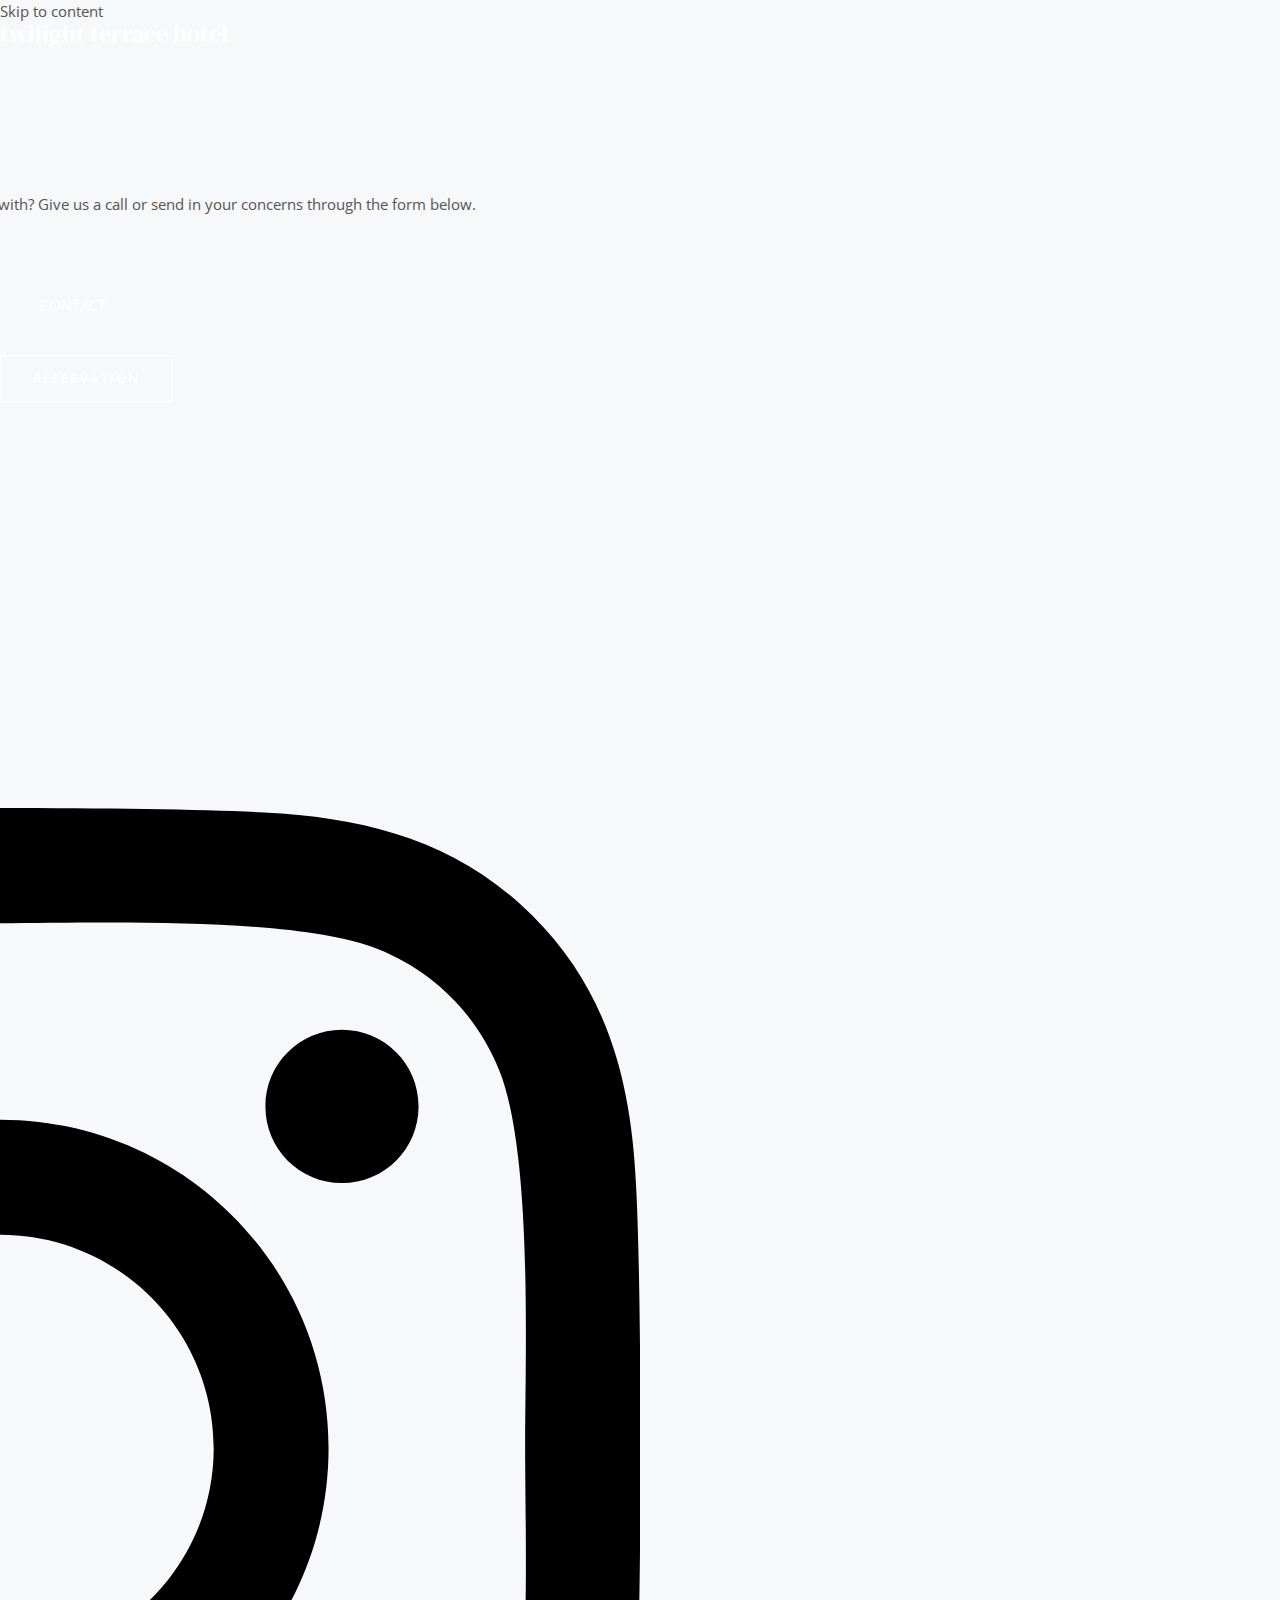
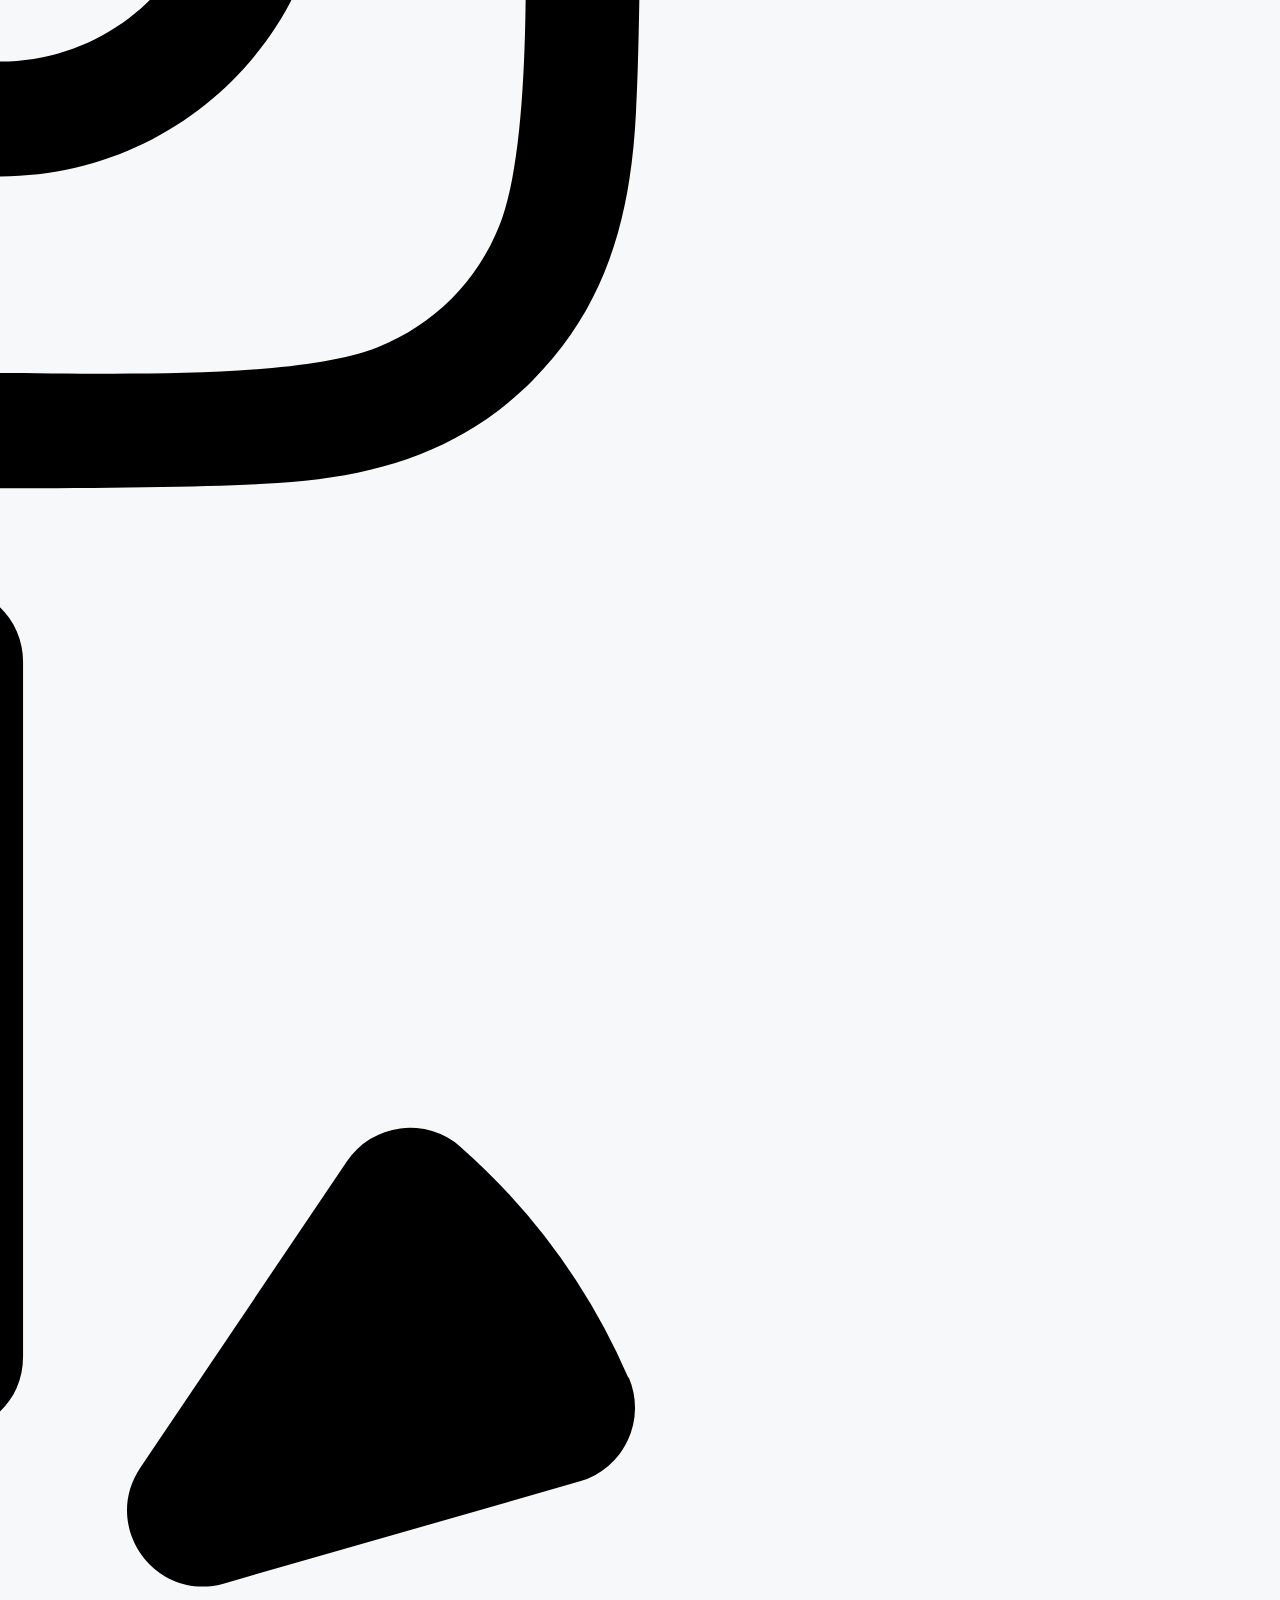
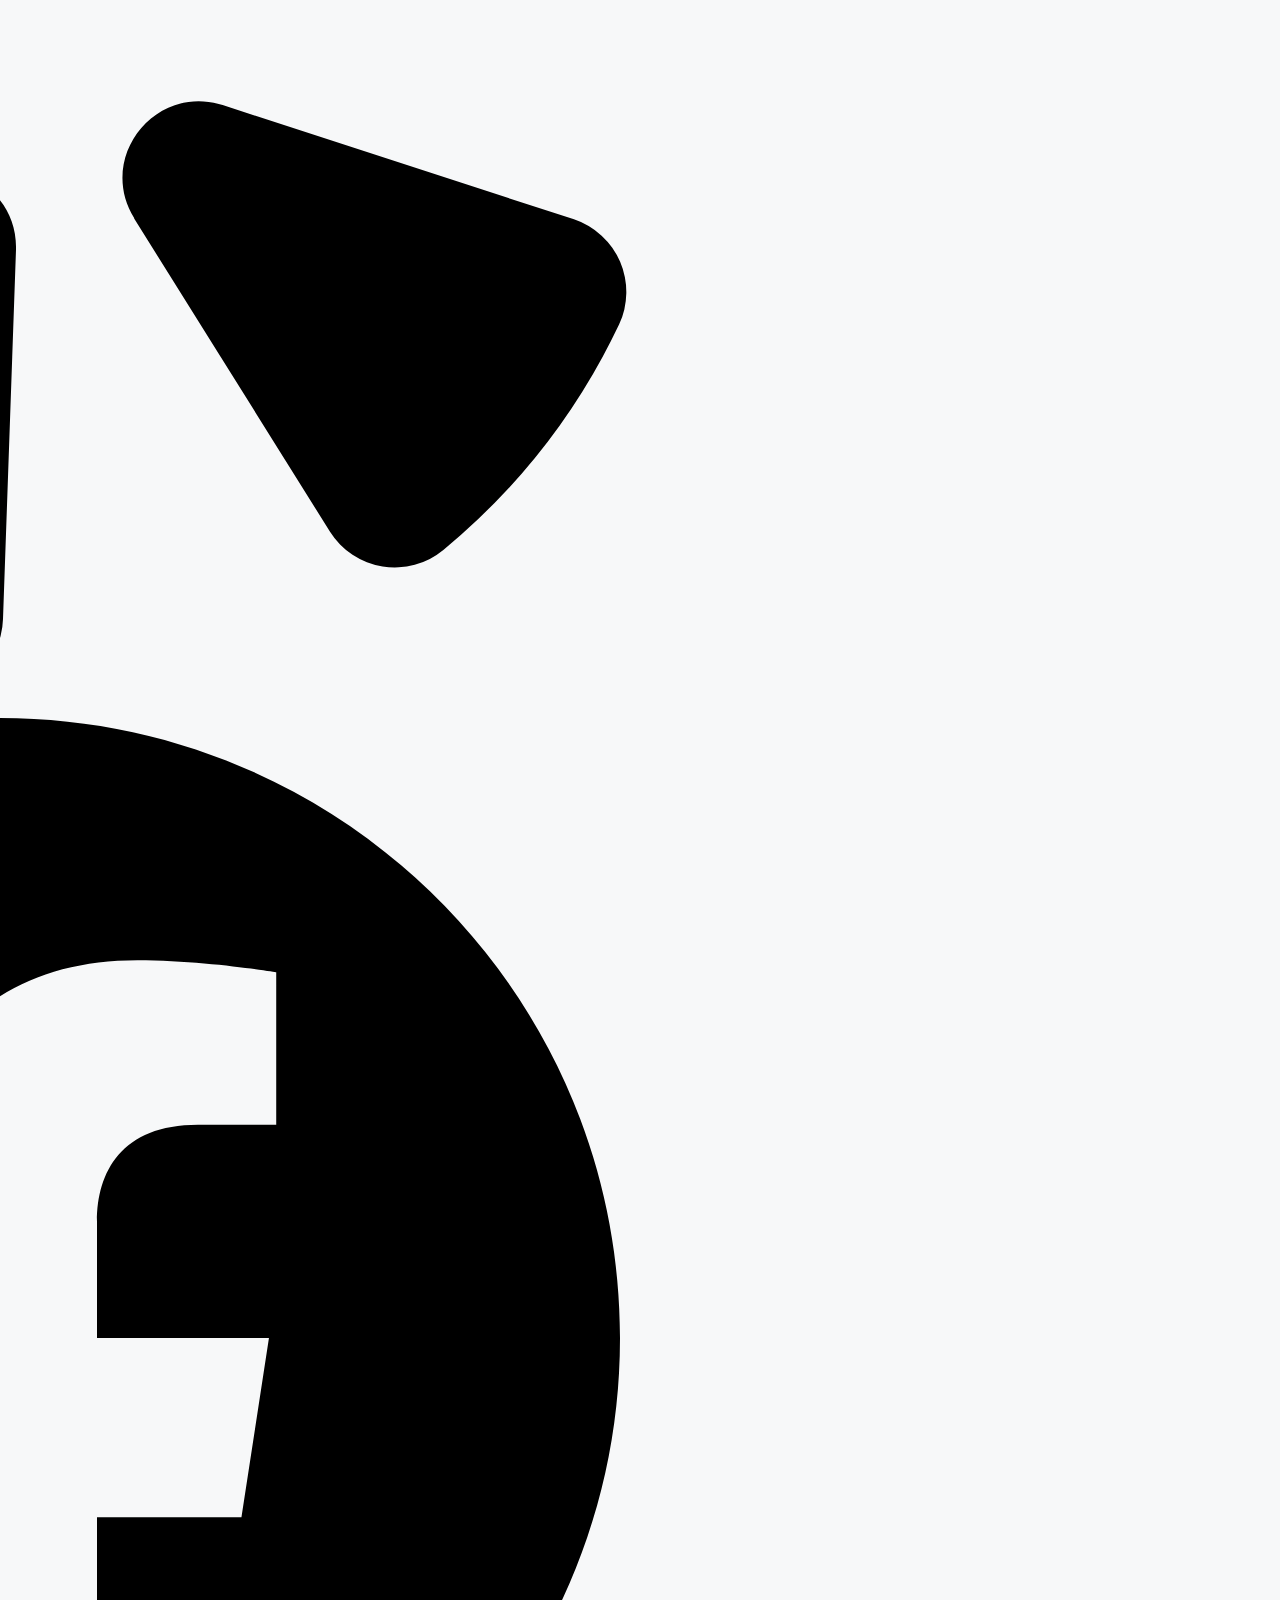
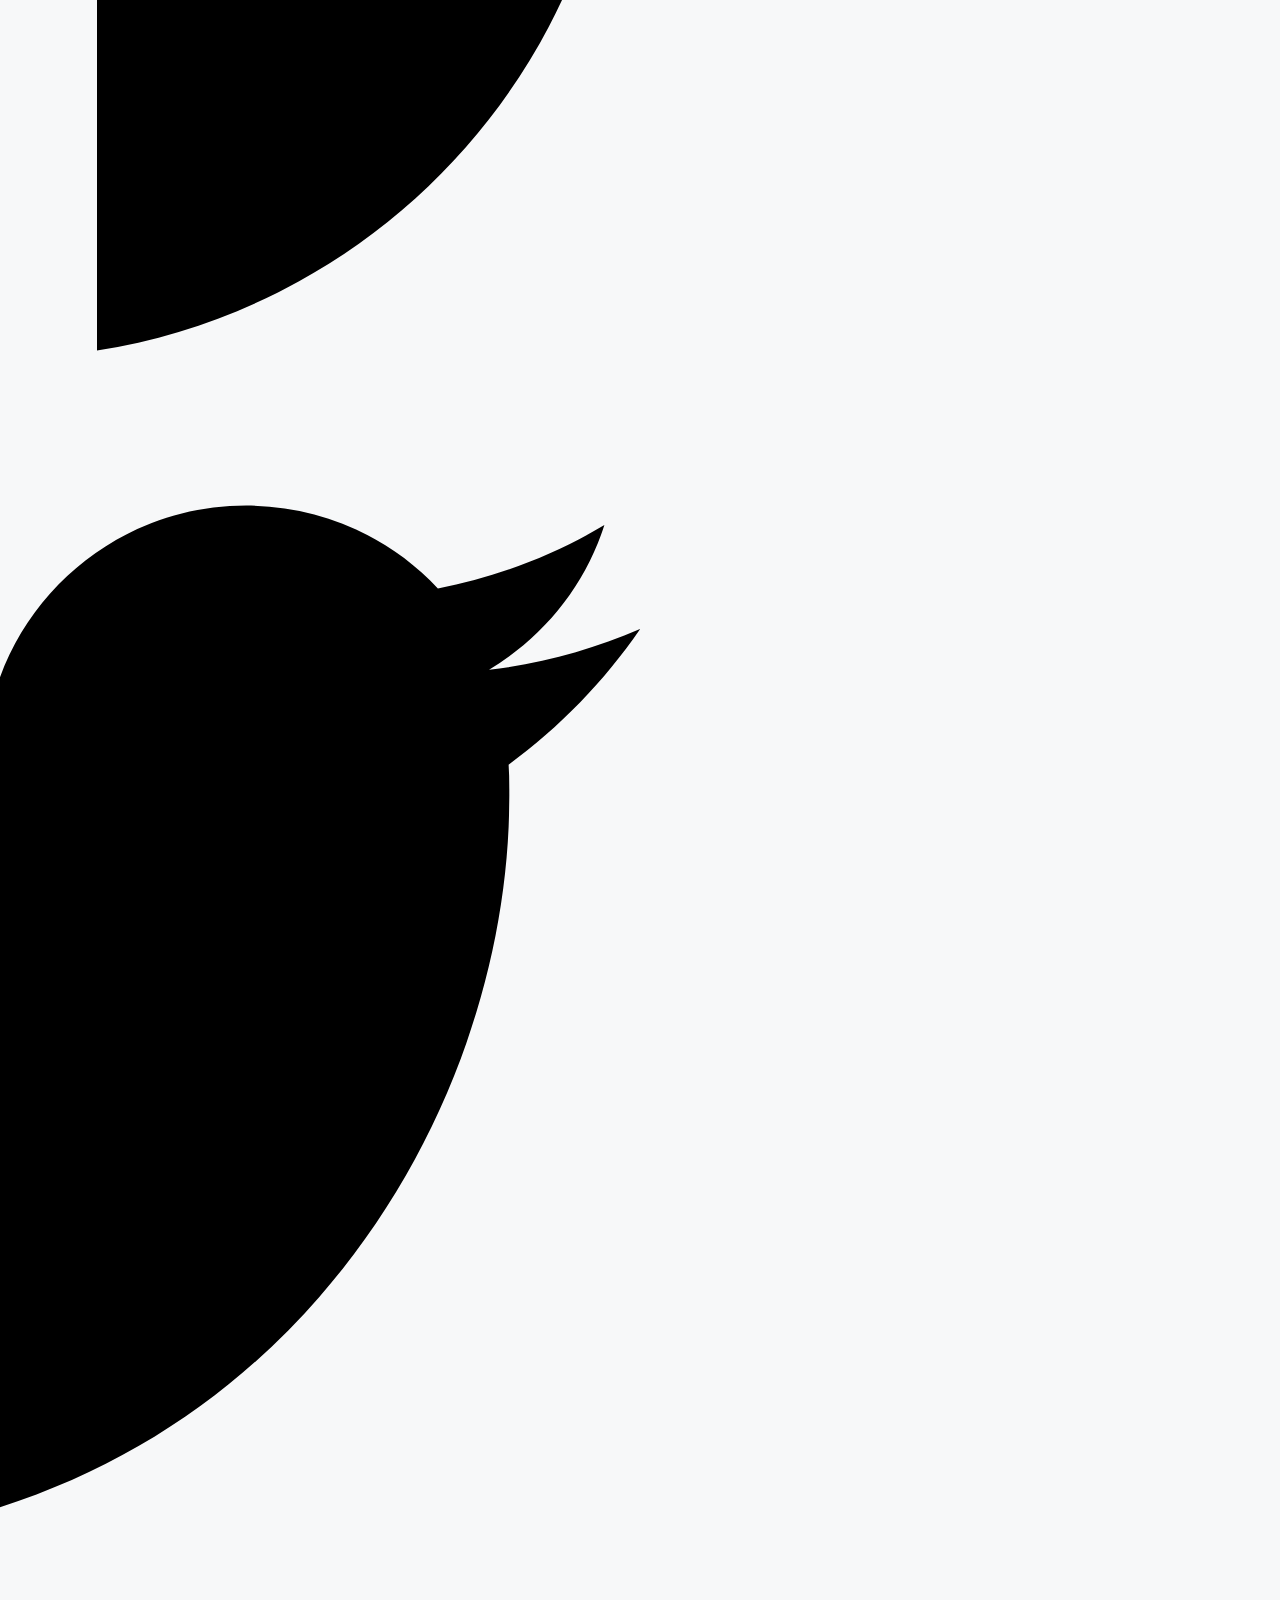
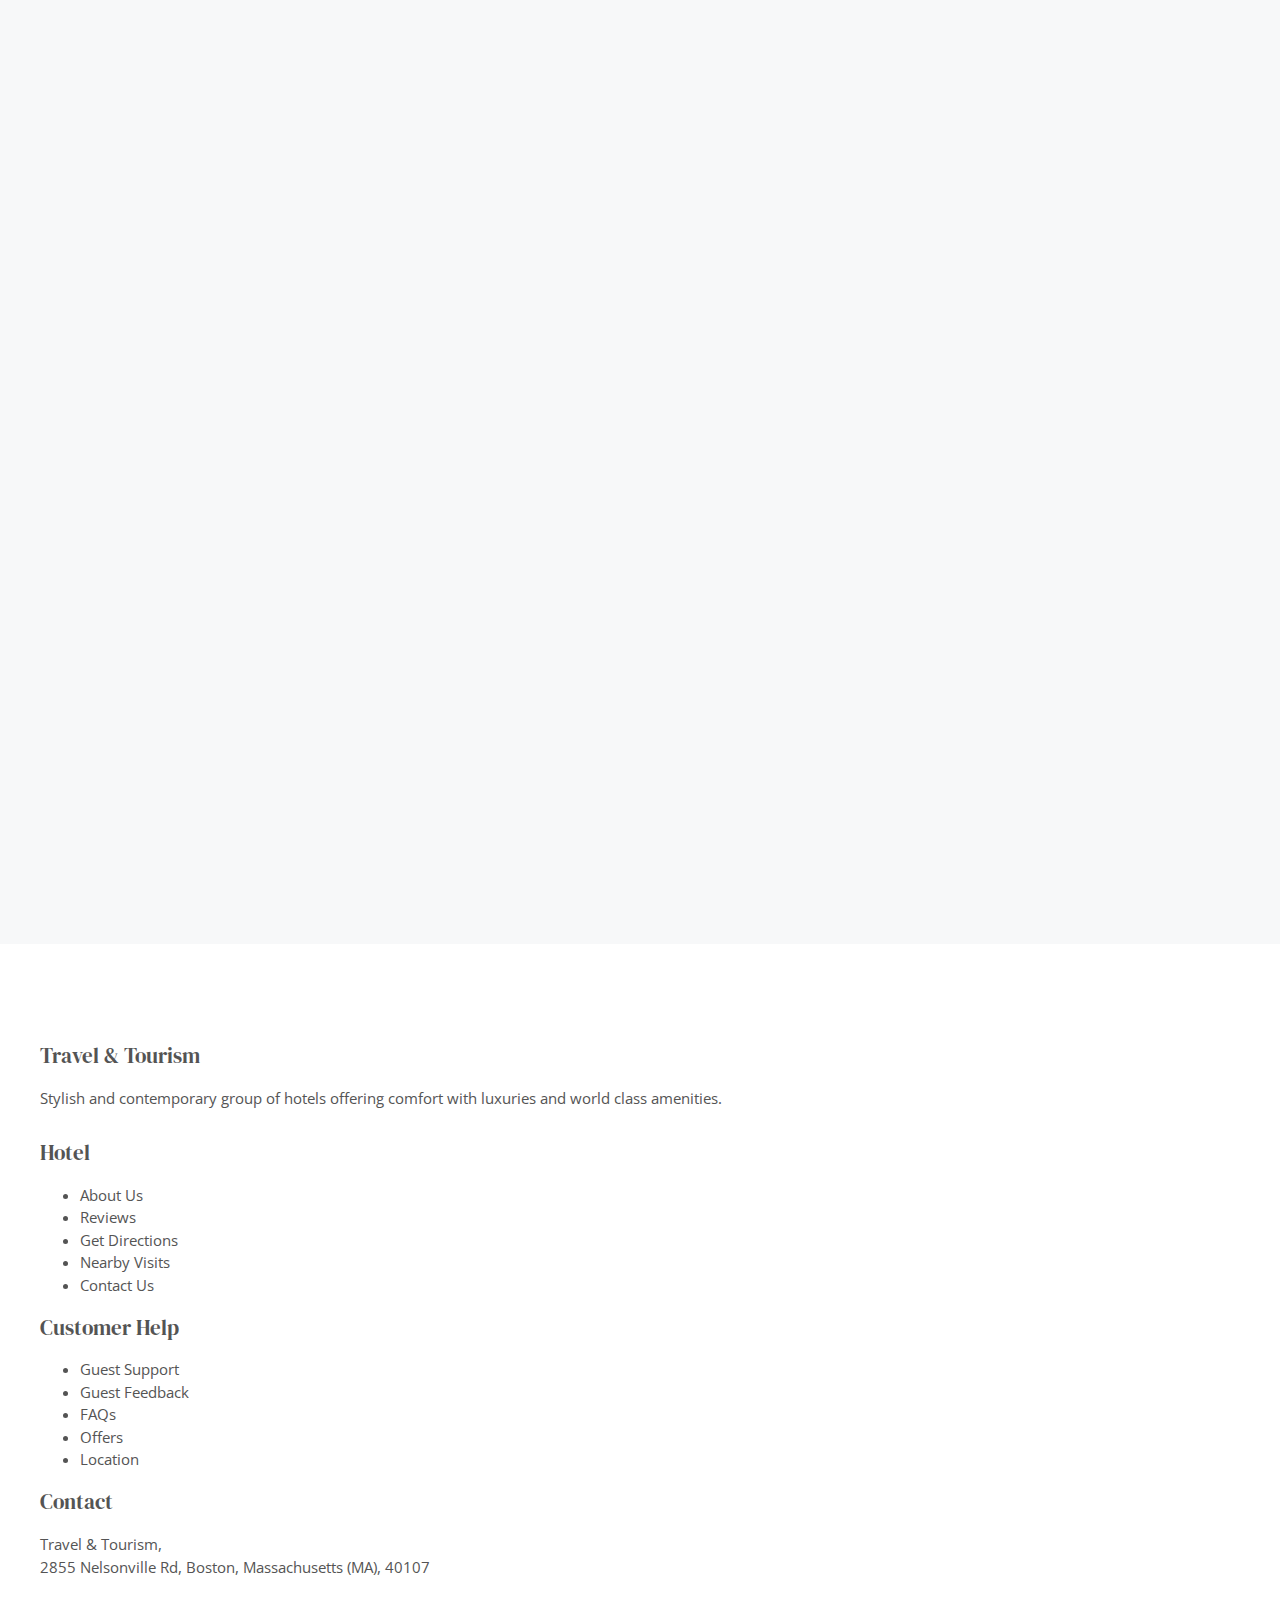
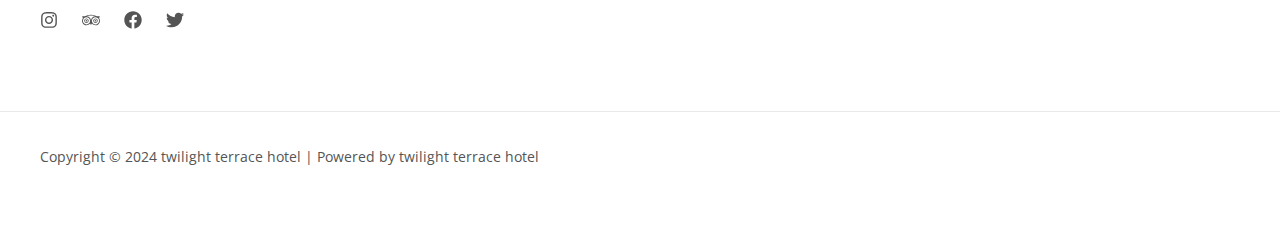
==== commit 7843db48: "Add files via upload" ====
--- a/index.html
+++ b/index.html
@@ -4,7 +4,7 @@
 <meta charset="UTF-8">
 <meta name="viewport" content="width=device-width, initial-scale=1">
 	 <link rel="profile" href="https://gmpg.org/xfn/11"> 
-	 <title>Rooms &#8211; twilight terrace hotel</title>
+	 <title>Contact &#8211; twilight terrace hotel</title>
 <meta name="robots" content="noindex, nofollow">
 <link rel="dns-prefetch" href="//fonts.googleapis.com">
 <link rel="alternate" type="application/rss+xml" title="twilight terrace hotel &raquo; Feed" href="https://baluyadav448.github.io/twilight-terrace-hotel/feed/">
@@ -33,7 +33,7 @@
 .wp-block-navigation a:where(:not(.wp-element-button)){color: inherit;}
 .wp-block-pullquote{font-size: 1.5em;line-height: 1.6;}</style>
 <link rel="stylesheet" id="uagb-block-positioning-css-css" href="https://baluyadav448.github.io/twilight-terrace-hotel/wp-content/plugins/ultimate-addons-for-gutenberg/assets/css/spectra-block-positioning.min.css?ver=2.12.8" media="all">
-<link rel="stylesheet" id="uag-style-2252-css" href="https://baluyadav448.github.io/twilight-terrace-hotel/wp-content/uploads/uag-plugin/assets/2000/uag-css-2252.css?ver=1713237169" media="all">
+<link rel="stylesheet" id="uag-style-14-css" href="https://baluyadav448.github.io/twilight-terrace-hotel/wp-content/uploads/uag-plugin/assets/0/uag-css-14.css?ver=1713237169" media="all">
 <link rel="stylesheet" id="ele-blog-font-css" href="//fonts.googleapis.com/css?family=Inter%3A300%2C400%2C500%2C600%2C700%26display%3Dswa%22&#038;ver=1.0.0" media="all">
 <link rel="stylesheet" id="ele-blog-grid-css" href="https://baluyadav448.github.io/twilight-terrace-hotel/wp-content/plugins/ele-blog/assets/css/ele-blog-grid.css?ver=1.0.0" media="all">
 <link rel="stylesheet" id="eblog-global-css" href="https://baluyadav448.github.io/twilight-terrace-hotel/wp-content/plugins/ele-blog/assets/css/ele-blog-global.css?ver=1.0.0" media="all">
@@ -48,13 +48,13 @@
 <script src="https://baluyadav448.github.io/twilight-terrace-hotel/wp-includes/js/jquery/jquery.min.js?ver=3.7.1" id="jquery-core-js"></script>
 <script src="https://baluyadav448.github.io/twilight-terrace-hotel/wp-includes/js/jquery/jquery-migrate.min.js?ver=3.4.1" id="jquery-migrate-js"></script>
 <link rel="https://api.w.org/" href="https://baluyadav448.github.io/twilight-terrace-hotel/wp-json/">
-<link rel="alternate" type="application/json" href="https://baluyadav448.github.io/twilight-terrace-hotel/wp-json/wp/v2/pages/2252">
+<link rel="alternate" type="application/json" href="https://baluyadav448.github.io/twilight-terrace-hotel/wp-json/wp/v2/pages/14">
 <link rel="EditURI" type="application/rsd+xml" title="RSD" href="https://baluyadav448.github.io/twilight-terrace-hotel/xmlrpc.php?rsd">
 <meta name="generator" content="WordPress 6.5.2">
-<link rel="canonical" href="https://baluyadav448.github.io/twilight-terrace-hotel/rooms/">
-<link rel="shortlink" href="https://baluyadav448.github.io/twilight-terrace-hotel/?p=2252">
-<link rel="alternate" type="application/json+oembed" href="https://baluyadav448.github.io/twilight-terrace-hotel/wp-json/oembed/1.0/embed?url=https%3A%2F%2Fbaluyadav448.github.io%2Ftwilight-terrace-hotel%2Frooms%2F">
-<link rel="alternate" type="text/xml+oembed" href="https://baluyadav448.github.io/twilight-terrace-hotel/wp-json/oembed/1.0/embed?url=https%3A%2F%2Fbaluyadav448.github.io%2Ftwilight-terrace-hotel%2Frooms%2F#038;format=xml">
+<link rel="canonical" href="https://baluyadav448.github.io/twilight-terrace-hotel/contact/">
+<link rel="shortlink" href="https://baluyadav448.github.io/twilight-terrace-hotel/?p=14">
+<link rel="alternate" type="application/json+oembed" href="https://baluyadav448.github.io/twilight-terrace-hotel/wp-json/oembed/1.0/embed?url=https%3A%2F%2Fbaluyadav448.github.io%2Ftwilight-terrace-hotel%2Fcontact%2F">
+<link rel="alternate" type="text/xml+oembed" href="https://baluyadav448.github.io/twilight-terrace-hotel/wp-json/oembed/1.0/embed?url=https%3A%2F%2Fbaluyadav448.github.io%2Ftwilight-terrace-hotel%2Fcontact%2F#038;format=xml">
 <meta name="generator" content="Elementor 3.21.0; features: e_optimized_assets_loading, e_optimized_css_loading, e_font_icon_svg, additional_custom_breakpoints, e_lazyload; settings: css_print_method-external, google_font-enabled, font_display-swap">
 <style>.recentcomments a{display:inline !important;padding:0 !important;margin:0 !important;}</style>			<style>.e-con.e-parent:nth-of-type(n+4):not(.e-lazyloaded):not(.e-no-lazyload),
 				.e-con.e-parent:nth-of-type(n+4):not(.e-lazyloaded):not(.e-no-lazyload) * {
@@ -75,7 +75,7 @@
 			<style id="uagb-style-conditional-extension">@media (min-width: 1025px){body .uag-hide-desktop.uagb-google-map__wrap,body .uag-hide-desktop{display:none !important}}@media (min-width: 768px) and (max-width: 1024px){body .uag-hide-tab.uagb-google-map__wrap,body .uag-hide-tab{display:none !important}}@media (max-width: 767px){body .uag-hide-mob.uagb-google-map__wrap,body .uag-hide-mob{display:none !important}}</style>
 </head>
 
-<body itemtype="https://schema.org/WebPage" itemscope="itemscope" class="page-template-default page page-id-2252 ast-desktop ast-plain-container ast-no-sidebar astra-4.6.11 ast-single-post ast-inherit-site-logo-transparent ast-theme-transparent-header ast-hfb-header elementor-default elementor-kit-2249">
+<body itemtype="https://schema.org/WebPage" itemscope="itemscope" class="page-template-default page page-id-14 ast-desktop ast-plain-container ast-no-sidebar astra-4.6.11 ast-single-post ast-inherit-site-logo-transparent ast-theme-transparent-header ast-hfb-header elementor-default elementor-kit-2249">
 
 <a class="skip-link screen-reader-text" href="#content" role="link" title="Skip to content">
 		Skip to content</a>
@@ -103,9 +103,9 @@
 				<div class="ast-builder-menu-1 ast-builder-menu ast-flex ast-builder-menu-1-focus-item ast-builder-layout-element site-header-focus-item" data-section="section-hb-menu-1">
 			<div class="ast-main-header-bar-alignment"><div class="main-header-bar-navigation"><nav class="site-navigation ast-flex-grow-1 navigation-accessibility site-header-focus-item" id="primary-site-navigation-desktop" aria-label="Site Navigation" itemtype="https://schema.org/SiteNavigationElement" itemscope="itemscope"><div class="main-navigation ast-inline-flex"><ul id="ast-hf-menu-1" class="main-header-menu ast-menu-shadow ast-nav-menu ast-flex  submenu-with-border stack-on-mobile">
 <li id="menu-item-302" class="menu-item menu-item-type-post_type menu-item-object-page menu-item-home menu-item-302"><a href="https://baluyadav448.github.io/twilight-terrace-hotel/" class="menu-link">Home</a></li>
-<li id="menu-item-303" class="menu-item menu-item-type-post_type menu-item-object-page current-menu-item page_item page-item-2252 current_page_item menu-item-303"><a href="https://baluyadav448.github.io/twilight-terrace-hotel/rooms/" aria-current="page" class="menu-link">Rooms</a></li>
+<li id="menu-item-303" class="menu-item menu-item-type-post_type menu-item-object-page menu-item-303"><a href="https://baluyadav448.github.io/twilight-terrace-hotel/rooms/" class="menu-link">Rooms</a></li>
 <li id="menu-item-304" class="menu-item menu-item-type-post_type menu-item-object-page menu-item-304"><a href="https://baluyadav448.github.io/twilight-terrace-hotel/amenities/" class="menu-link">Amenities</a></li>
-<li id="menu-item-305" class="menu-item menu-item-type-post_type menu-item-object-page menu-item-305"><a href="https://baluyadav448.github.io/twilight-terrace-hotel/contact/" class="menu-link">Contact</a></li>
+<li id="menu-item-305" class="menu-item menu-item-type-post_type menu-item-object-page current-menu-item page_item page-item-14 current_page_item menu-item-305"><a href="https://baluyadav448.github.io/twilight-terrace-hotel/contact/" aria-current="page" class="menu-link">Contact</a></li>
 </ul></div></nav></div></div>		</div>
 								</div>
 																									<div class="site-header-primary-section-right site-header-section ast-flex ast-grid-right-section">
@@ -157,9 +157,9 @@
 				<div class="ast-builder-menu-mobile ast-builder-menu ast-builder-menu-mobile-focus-item ast-builder-layout-element site-header-focus-item" data-section="section-header-mobile-menu">
 			<div class="ast-main-header-bar-alignment"><div class="main-header-bar-navigation"><nav class="site-navigation ast-flex-grow-1 navigation-accessibility site-header-focus-item" id="ast-mobile-site-navigation" aria-label="Site Navigation" itemtype="https://schema.org/SiteNavigationElement" itemscope="itemscope"><div class="main-navigation"><ul id="ast-hf-mobile-menu" class="main-header-menu ast-nav-menu ast-flex  submenu-with-border astra-menu-animation-fade  stack-on-mobile">
 <li class="menu-item menu-item-type-post_type menu-item-object-page menu-item-home menu-item-302"><a href="https://baluyadav448.github.io/twilight-terrace-hotel/" class="menu-link">Home</a></li>
-<li class="menu-item menu-item-type-post_type menu-item-object-page current-menu-item page_item page-item-2252 current_page_item menu-item-303"><a href="https://baluyadav448.github.io/twilight-terrace-hotel/rooms/" aria-current="page" class="menu-link">Rooms</a></li>
+<li class="menu-item menu-item-type-post_type menu-item-object-page menu-item-303"><a href="https://baluyadav448.github.io/twilight-terrace-hotel/rooms/" class="menu-link">Rooms</a></li>
 <li class="menu-item menu-item-type-post_type menu-item-object-page menu-item-304"><a href="https://baluyadav448.github.io/twilight-terrace-hotel/amenities/" class="menu-link">Amenities</a></li>
-<li class="menu-item menu-item-type-post_type menu-item-object-page menu-item-305"><a href="https://baluyadav448.github.io/twilight-terrace-hotel/contact/" class="menu-link">Contact</a></li>
+<li class="menu-item menu-item-type-post_type menu-item-object-page current-menu-item page_item page-item-14 current_page_item menu-item-305"><a href="https://baluyadav448.github.io/twilight-terrace-hotel/contact/" aria-current="page" class="menu-link">Contact</a></li>
 </ul></div></nav></div></div>		</div>
 			</div>
 </div>
@@ -172,7 +172,7 @@
 
 		
 					<main id="main" class="site-main">
-				<article class="post-2252 page type-page status-publish ast-article-single" id="post-2252" itemtype="https://schema.org/CreativeWork" itemscope="itemscope">
+				<article class="post-14 page type-page status-publish ast-article-single" id="post-14" itemtype="https://schema.org/CreativeWork" itemscope="itemscope">
 	
 	
 	<header class="entry-header ast-no-title ast-header-without-markup">
@@ -183,122 +183,114 @@
 
 	
 	
-<div class="wp-block-uagb-container uagb-block-7c352cae alignfull uagb-is-root-container"><div class="uagb-container-inner-blocks-wrap">
-<div class="wp-block-uagb-advanced-heading uagb-block-22a9840d">
-<h1 class="uagb-heading-text">Rooms &amp; Accommodation​</h1>
-<p class="uagb-desc-text">If you are looking for a home away from home, just walk in here. You can get both, an incredible and relaxing experience while you are on a holiday. Take a closer look into the rooms we offer and pick the one for you.</p>
+<div class="wp-block-uagb-container uagb-block-2826c8cd alignfull uagb-is-root-container"><div class="uagb-container-inner-blocks-wrap">
+<div class="wp-block-uagb-advanced-heading uagb-block-663cf24b">
+<h1 class="uagb-heading-text">Contact Us​</h1>
+<p class="uagb-desc-text">Do you want to enquire about our pricing, current offers and arrangements we can help you with? Give us a call or send in your concerns through the form below.</p>
 </div>
 </div></div>
 
 
 
-<div class="wp-block-uagb-container uagb-block-2aaf1c85 alignfull uagb-is-root-container"><div class="uagb-container-inner-blocks-wrap">
-<div class="wp-block-uagb-container uagb-block-34e376f5">
-<div class="wp-block-uagb-advanced-heading uagb-block-00667267">
-<h2 class="uagb-heading-text">Come &amp; Stay With Us​</h2>
-<p class="uagb-desc-text">Pick any of our hotel rooms to experience the delightful decor, complemented with modern amenities for a comfortable stay.​</p>
-</div>
-
-
-
-<div class="wp-block-uagb-buttons uagb-buttons__outer-wrap uagb-btn__default-btn uagb-btn-tablet__default-btn uagb-btn-mobile__default-btn uagb-block-e4e4bce8"><div class="uagb-buttons__wrap uagb-buttons-layout-wrap">
-<div class="wp-block-uagb-buttons-child uagb-buttons__outer-wrap uagb-block-2d042071 wp-block-button is-style-outline"><div class="uagb-button__wrapper"><a class="uagb-buttons-repeater wp-block-button__link" href="#" onclick="return false;" rel="follow noopener" target="_self"><div class="uagb-button__link">View All</div></a></div></div>
+<div class="wp-block-uagb-container uagb-block-1f6e0d94 alignfull uagb-is-root-container"><div class="uagb-container-inner-blocks-wrap">
+<div class="wp-block-uagb-container uagb-block-33e1b1f9">
+<div class="wp-block-uagb-advanced-heading uagb-block-8347fda1"><h6 class="uagb-heading-text">Reception Office​</h6></div>
+
+
+
+<div class="wp-block-uagb-advanced-heading uagb-block-c567d42c"><h4 class="uagb-heading-text">2855 Nelsonville Rd, Boston, Massachusetts (MA), 40107​</h4></div>
+
+
+
+<div class="wp-block-uagb-advanced-heading uagb-block-17505875"><h6 class="uagb-heading-text">Reception Hours​</h6></div>
+
+
+
+<div class="wp-block-uagb-advanced-heading uagb-block-9fe1c872"><h4 class="uagb-heading-text">7:30 AM &#8211; 11:00 PM​</h4></div>
+
+
+
+<div class="wp-block-uagb-advanced-heading uagb-block-cdaccbbb"><h6 class="uagb-heading-text">Contact​</h6></div>
+
+
+
+<div class="wp-block-uagb-advanced-heading uagb-block-00928a0d"><h4 class="uagb-heading-text">+1-123 456 7890​</h4></div>
+
+
+
+<div class="wp-block-uagb-advanced-heading uagb-block-918ba6a7"><h4 class="uagb-heading-text">contact@info.com​</h4></div>
+
+
+
+<div class="wp-block-uagb-advanced-heading uagb-block-42daa567"><h6 class="uagb-heading-text">Follow Us​</h6></div>
+
+
+
+<div class="wp-block-uagb-social-share uagb-social-share__outer-wrap uagb-social-share__layout-horizontal uagb-block-03b28d0c">
+<div class="wp-block-uagb-social-share-child uagb-ss-repeater uagb-ss__wrapper uagb-block-1cc78370"><span class="uagb-ss__link" data-href="https://www.facebook.com/sharer.php?u=" tabindex="0" role="button" aria-label="facebook"><span class="uagb-ss__source-wrap"><span class="uagb-ss__source-icon"><svg xmlns="https://www.w3.org/2000/svg" viewbox="0 0 448 512"><path d="M224.1 141c-63.6 0-114.9 51.3-114.9 114.9s51.3 114.9 114.9 114.9S339 319.5 339 255.9 287.7 141 224.1 141zm0 189.6c-41.1 0-74.7-33.5-74.7-74.7s33.5-74.7 74.7-74.7 74.7 33.5 74.7 74.7-33.6 74.7-74.7 74.7zm146.4-194.3c0 14.9-12 26.8-26.8 26.8-14.9 0-26.8-12-26.8-26.8s12-26.8 26.8-26.8 26.8 12 26.8 26.8zm76.1 27.2c-1.7-35.9-9.9-67.7-36.2-93.9-26.2-26.2-58-34.4-93.9-36.2-37-2.1-147.9-2.1-184.9 0-35.8 1.7-67.6 9.9-93.9 36.1s-34.4 58-36.2 93.9c-2.1 37-2.1 147.9 0 184.9 1.7 35.9 9.9 67.7 36.2 93.9s58 34.4 93.9 36.2c37 2.1 147.9 2.1 184.9 0 35.9-1.7 67.7-9.9 93.9-36.2 26.2-26.2 34.4-58 36.2-93.9 2.1-37 2.1-147.8 0-184.8zM398.8 388c-7.8 19.6-22.9 34.7-42.6 42.6-29.5 11.7-99.5 9-132.1 9s-102.7 2.6-132.1-9c-19.6-7.8-34.7-22.9-42.6-42.6-11.7-29.5-9-99.5-9-132.1s-2.6-102.7 9-132.1c7.8-19.6 22.9-34.7 42.6-42.6 29.5-11.7 99.5-9 132.1-9s102.7-2.6 132.1 9c19.6 7.8 34.7 22.9 42.6 42.6 11.7 29.5 9 99.5 9 132.1s2.7 102.7-9 132.1z"></path></svg></span></span></span></div>
+
+
+
+<div class="wp-block-uagb-social-share-child uagb-ss-repeater uagb-ss__wrapper uagb-block-b1049aa3"><span class="uagb-ss__link" data-href="https://twitter.com/share?url=" tabindex="0" role="button" aria-label="twitter"><span class="uagb-ss__source-wrap"><span class="uagb-ss__source-icon"><svg xmlns="https://www.w3.org/2000/svg" viewbox="0 0 384 512"><path d="M42.9 240.3l99.62 48.61c19.2 9.4 16.2 37.51-4.5 42.71L30.5 358.5a22.79 22.79 0 0 1 -28.21-19.6 197.2 197.2 0 0 1 9-85.32 22.8 22.8 0 0 1 31.61-13.21zm44 239.3a199.4 199.4 0 0 0 79.42 32.11A22.78 22.78 0 0 0 192.9 490l3.9-110.8c.7-21.3-25.5-31.91-39.81-16.1l-74.21 82.4a22.82 22.82 0 0 0 4.09 34.09zm145.3-109.9l58.81 94a22.93 22.93 0 0 0 34 5.5 198.4 198.4 0 0 0 52.71-67.61A23 23 0 0 0 364.2 370l-105.4-34.26c-20.31-6.5-37.81 15.8-26.51 33.91zm148.3-132.2a197.4 197.4 0 0 0 -50.41-69.31 22.85 22.85 0 0 0 -34 4.4l-62 91.92c-11.9 17.7 4.7 40.61 25.2 34.71L366 268.6a23 23 0 0 0 14.61-31.21zM62.11 30.18a22.86 22.86 0 0 0 -9.9 32l104.1 180.4c11.7 20.2 42.61 11.9 42.61-11.4V22.88a22.67 22.67 0 0 0 -24.5-22.8 320.4 320.4 0 0 0 -112.3 30.1z"></path></svg></span></span></span></div>
+
+
+
+<div class="wp-block-uagb-social-share-child uagb-ss-repeater uagb-ss__wrapper uagb-block-504c850c"><span class="uagb-ss__link" data-href="https://pinterest.com/pin/create/link/?url=" tabindex="0" role="button" aria-label="pinterest"><span class="uagb-ss__source-wrap"><span class="uagb-ss__source-icon"><svg xmlns="https://www.w3.org/2000/svg" viewbox="0 0 512 512"><path d="M504 256C504 119 393 8 256 8S8 119 8 256c0 123.8 90.69 226.4 209.3 245V327.7h-63V256h63v-54.64c0-62.15 37-96.48 93.67-96.48 27.14 0 55.52 4.84 55.52 4.84v61h-31.28c-30.8 0-40.41 19.12-40.41 38.73V256h68.78l-11 71.69h-57.78V501C413.3 482.4 504 379.8 504 256z"></path></svg></span></span></span></div>
+
+
+
+<div class="wp-block-uagb-social-share-child uagb-ss-repeater uagb-ss__wrapper uagb-block-b5b03f14"><span class="uagb-ss__link" data-href="https://www.linkedin.com/shareArticle?url=" tabindex="0" role="button" aria-label="linkedin"><span class="uagb-ss__source-wrap"><span class="uagb-ss__source-icon"><svg xmlns="https://www.w3.org/2000/svg" viewbox="0 0 512 512"><path d="M459.4 151.7c.325 4.548 .325 9.097 .325 13.65 0 138.7-105.6 298.6-298.6 298.6-59.45 0-114.7-17.22-161.1-47.11 8.447 .974 16.57 1.299 25.34 1.299 49.06 0 94.21-16.57 130.3-44.83-46.13-.975-84.79-31.19-98.11-72.77 6.498 .974 12.99 1.624 19.82 1.624 9.421 0 18.84-1.3 27.61-3.573-48.08-9.747-84.14-51.98-84.14-102.1v-1.299c13.97 7.797 30.21 12.67 47.43 13.32-28.26-18.84-46.78-51.01-46.78-87.39 0-19.49 5.197-37.36 14.29-52.95 51.65 63.67 129.3 105.3 216.4 109.8-1.624-7.797-2.599-15.92-2.599-24.04 0-57.83 46.78-104.9 104.9-104.9 30.21 0 57.5 12.67 76.67 33.14 23.72-4.548 46.46-13.32 66.6-25.34-7.798 24.37-24.37 44.83-46.13 57.83 21.12-2.273 41.58-8.122 60.43-16.24-14.29 20.79-32.16 39.31-52.63 54.25z"></path></svg></span></span></span></div>
+</div>
+</div>
+
+
+
+<div class="wp-block-uagb-container uagb-block-c4be74bb">
+<div class="wp-block-uagb-forms uagb-forms__outer-wrap uagb-block-a3324047 uagb-forms__medium-btn">
+<form class="uagb-forms-main-form" method="post" autocomplete="on" name="uagb-form-a3324047">
+<div class="wp-block-uagb-forms-name uagb-forms-name-wrap uagb-forms-field-set uagb-block-3d9318f3">
+<div class="uagb-forms-name-label required uagb-forms-input-label" id="3d9318f3">Name</div>
+<input type="text" placeholder="" required class="uagb-forms-name-input uagb-forms-input" name="3d9318f3" autocomplete="given-name">
+</div>
+
+
+
+<div class="wp-block-uagb-forms-email uagb-forms-email-wrap uagb-forms-field-set uagb-block-2c312d11">
+<div class="uagb-forms-email-label required uagb-forms-input-label" id="2c312d11">Email</div>
+<input type="email" class="uagb-forms-email-input uagb-forms-input" placeholder="" required name="2c312d11" autocomplete="email">
+</div>
+
+
+
+<div class="wp-block-uagb-forms-email uagb-forms-email-wrap uagb-forms-field-set uagb-block-0746c614">
+<div class="uagb-forms-email-label required uagb-forms-input-label" id="0746c614">Subject</div>
+<input type="email" class="uagb-forms-email-input uagb-forms-input" placeholder="" required name="0746c614" autocomplete="off">
+</div>
+
+
+
+<div class="wp-block-uagb-forms-textarea uagb-forms-textarea-wrap uagb-forms-field-set uagb-block-70ff65a0">
+<div class="uagb-forms-textarea-label required uagb-forms-input-label" id="70ff65a0">Message</div>
+<textarea required class="uagb-forms-textarea-input uagb-forms-input" rows="4" placeholder="" name="70ff65a0" autocomplete="off"></textarea>
+</div>
+<div class="uagb-forms-form-hidden-data">
+<input type="hidden" class="uagb_forms_form_label" value="Spectra Form"><input type="hidden" class="uagb_forms_form_id" value="uagb-form-a3324047">
+</div>
+<div class="uagb-form-reacaptcha-error-a3324047"></div>
+<div class="uagb-forms-main-submit-button-wrap wp-block-button"><button class="uagb-forms-main-submit-button wp-block-button__link"><div class="uagb-forms-main-submit-button-text">Submit</div></button></div>
+</form>
+<div class="uagb-forms-success-message-a3324047 uagb-forms-submit-message-hide"><span>The form has been submitted successfully!</span></div>
+<div class="uagb-forms-failed-message-a3324047 uagb-forms-submit-message-hide"><span>There has been some error while submitting the form. Please verify all form fields again.</span></div>
+</div>
+</div>
 </div></div>
-</div>
-
-
-
-<div class="wp-block-uagb-container uagb-block-d69e404f">
-<div class="wp-block-uagb-container uagb-block-2bf625b7">
-<div class="wp-block-uagb-info-box uagb-block-7c1b278d uagb-infobox__content-wrap  uagb-infobox-icon-above-title uagb-infobox-image-valign-top"><div class="uagb-ifb-content">
-<div class="uagb-ifb-image-content"><img loading="lazy" decoding="async" src="https://baluyadav448.github.io/twilight-terrace-hotel/wp-content/uploads/2021/05/room-1.jpg" alt="" width="100" height="66"></div>
-<div class="uagb-ifb-title-wrap"><h3 class="uagb-ifb-title">Double Deluxe Room​</h3></div>
-<p class="uagb-ifb-desc">Our double deluxe rooms are complemented with modern and luxurious amenities for a wonderful stay.</p>
-<div class="uagb-ifb-button-wrapper wp-block-button"><a href="#" target="_self" onclick="return false;" class="uagb-infobox-cta-link" rel="noopener noreferrer" alt=""><span class="uagb-inline-editing">READ MORE</span></a></div>
-</div></div>
-</div>
-
-
-
-<div class="wp-block-uagb-container uagb-block-4ac9c273">
-<div class="wp-block-uagb-info-box uagb-block-d3386fbf uagb-infobox__content-wrap  uagb-infobox-icon-above-title uagb-infobox-image-valign-top"><div class="uagb-ifb-content">
-<div class="uagb-ifb-image-content"><img loading="lazy" decoding="async" src="https://baluyadav448.github.io/twilight-terrace-hotel/wp-content/uploads/2021/05/room-2.jpg" alt="" width="100" height="66"></div>
-<div class="uagb-ifb-title-wrap"><h3 class="uagb-ifb-title">Double Club Room​</h3></div>
-<p class="uagb-ifb-desc">We offer 15 club rooms designed with a vibrant touch to enhance your spirits for a happening holiday.​</p>
-<div class="uagb-ifb-button-wrapper wp-block-button"><a href="#" target="_self" onclick="return false;" class="uagb-infobox-cta-link" rel="noopener noreferrer" alt=""><span class="uagb-inline-editing">READ MORE</span></a></div>
-</div></div>
-</div>
-</div>
-
-
-
-<div class="wp-block-uagb-container uagb-block-33f28bbc">
-<div class="wp-block-uagb-container uagb-block-7bfa4c00">
-<div class="wp-block-uagb-info-box uagb-block-6c8988f1 uagb-infobox__content-wrap  uagb-infobox-icon-above-title uagb-infobox-image-valign-top"><div class="uagb-ifb-content">
-<div class="uagb-ifb-image-content"><img loading="lazy" decoding="async" src="https://baluyadav448.github.io/twilight-terrace-hotel/wp-content/uploads/2021/05/room-3-1.jpg" alt="" width="100" height="66"></div>
-<div class="uagb-ifb-title-wrap"><h3 class="uagb-ifb-title">Standard Suite​</h3></div>
-<p class="uagb-ifb-desc">If you are looking for a room that gives you both space and luxury at a reasonable price, this is the one for you.</p>
-<div class="uagb-ifb-button-wrapper wp-block-button"><a href="#" target="_self" onclick="return false;" class="uagb-infobox-cta-link" rel="noopener noreferrer" alt=""><span class="uagb-inline-editing">READ MORE</span></a></div>
-</div></div>
-</div>
-
-
-
-<div class="wp-block-uagb-container uagb-block-f2563c81">
-<div class="wp-block-uagb-info-box uagb-block-6d56d285 uagb-infobox__content-wrap  uagb-infobox-icon-above-title uagb-infobox-image-valign-top"><div class="uagb-ifb-content">
-<div class="uagb-ifb-image-content"><img loading="lazy" decoding="async" src="https://baluyadav448.github.io/twilight-terrace-hotel/wp-content/uploads/2021/05/room-4-1.jpg" alt="" width="100" height="66"></div>
-<div class="uagb-ifb-title-wrap"><h3 class="uagb-ifb-title">Executive Suite​</h3></div>
-<p class="uagb-ifb-desc">Experience luxury in style in our executive suites. These rooms also give you a beautiful view of the city.</p>
-<div class="uagb-ifb-button-wrapper wp-block-button"><a href="#" target="_self" onclick="return false;" class="uagb-infobox-cta-link" rel="noopener noreferrer" alt=""><span class="uagb-inline-editing">READ MORE</span></a></div>
-</div></div>
-</div>
-</div>
-
-
-
-<div class="wp-block-uagb-container uagb-block-9ccbd91e">
-<div class="wp-block-uagb-container uagb-block-aa8a3113">
-<div class="wp-block-uagb-info-box uagb-block-19a16d8d uagb-infobox__content-wrap  uagb-infobox-icon-above-title uagb-infobox-image-valign-top"><div class="uagb-ifb-content">
-<div class="uagb-ifb-image-content"><img loading="lazy" decoding="async" src="https://baluyadav448.github.io/twilight-terrace-hotel/wp-content/uploads/2021/05/room-5.jpg" alt="" width="100" height="66"></div>
-<div class="uagb-ifb-title-wrap"><h3 class="uagb-ifb-title">Grand Suite​</h3></div>
-<p class="uagb-ifb-desc">This is the second-highest ranked room in our hotel that offers luxury with the most advanced amenities.</p>
-<div class="uagb-ifb-button-wrapper wp-block-button"><a href="#" target="_self" onclick="return false;" class="uagb-infobox-cta-link" rel="noopener noreferrer" alt=""><span class="uagb-inline-editing">READ MORE</span></a></div>
-</div></div>
-</div>
-
-
-
-<div class="wp-block-uagb-container uagb-block-6e2545ba">
-<div class="wp-block-uagb-info-box uagb-block-c41da6de uagb-infobox__content-wrap  uagb-infobox-icon-above-title uagb-infobox-image-valign-top"><div class="uagb-ifb-content">
-<div class="uagb-ifb-image-content"><img loading="lazy" decoding="async" src="https://baluyadav448.github.io/twilight-terrace-hotel/wp-content/uploads/2021/05/room-6.jpg" alt="" width="100" height="66"></div>
-<div class="uagb-ifb-title-wrap"><h3 class="uagb-ifb-title">Presidential Suite​</h3></div>
-<p class="uagb-ifb-desc">Wish to live like a king? Here’s the top presidential suite where you can spend the best days of your life.</p>
-<div class="uagb-ifb-button-wrapper wp-block-button"><a href="#" target="_self" onclick="return false;" class="uagb-infobox-cta-link" rel="noopener noreferrer" alt=""><span class="uagb-inline-editing">READ MORE</span></a></div>
-</div></div>
-</div>
-</div>
-</div></div>
-
-
-
-<div class="wp-block-uagb-container uagb-block-1f28a61c alignfull uagb-is-root-container"><div class="uagb-container-inner-blocks-wrap">
-<div class="wp-block-uagb-advanced-heading uagb-block-e9b34881">
-<h2 class="uagb-heading-text">Plan an Unforgettable Experience in Mykonos Today!</h2>
-<p class="uagb-desc-text">We can help you fit your stay and experience within your allotted budget.</p>
-</div>
-
-
-
-<div class="wp-block-uagb-advanced-heading uagb-block-29010135"><p class="uagb-desc-text">BOOK YOUR STAY NOW​</p></div>
-
-
-
-<div class="wp-block-uagb-icon-list uagb-block-a9bc6f94"><div class="uagb-icon-list__wrap">
-<div class="wp-block-uagb-icon-list-child uagb-block-fc9d43a1">
-<span class="uagb-icon-list__source-wrap"><svg xmlns="https://www.w3.org/2000/svg" viewbox="0 0 512 512"><path d="M511.2 387l-23.25 100.8c-3.266 14.25-15.79 24.22-30.46 24.22C205.2 512 0 306.8 0 54.5c0-14.66 9.969-27.2 24.22-30.45l100.8-23.25C139.7-2.602 154.7 5.018 160.8 18.92l46.52 108.5c5.438 12.78 1.77 27.67-8.98 36.45L144.5 207.1c33.98 69.22 90.26 125.5 159.5 159.5l44.08-53.8c8.688-10.78 23.69-14.51 36.47-8.975l108.5 46.51C506.1 357.2 514.6 372.4 511.2 387z"></path></svg></span><span class="uagb-icon-list__label">+1-123 456 7890​</span>
-</div>
-</div></div>
-</div></div>
+
+
+
+<div class="wp-block-uagb-container uagb-block-e078d5f5 alignfull uagb-is-root-container">			<div class="wp-block-uagb-google-map uagb-google-map__wrap uagb-block-60da49f5     ">
+				<embed class="uagb-google-map__iframe" title="Google Map for " src="https://maps.google.com/maps?q=Brainstorm%20Force&#038;z=10&#038;hl=en&#038;t=m&#038;output=embed&#038;iwloc=near" width="640" height="500" loading="lazy">
+			</div>
+			</div>
 
 	
 	
@@ -412,6 +404,10 @@
 			<script id="astra-theme-js-js-extra">var astra = {"break_point":"921","isRtl":"","is_scroll_to_id":"","is_scroll_to_top":"","is_header_footer_builder_active":"1"};</script>
 <script src="https://baluyadav448.github.io/twilight-terrace-hotel/wp-content/themes/astra/assets/js/minified/frontend.min.js?ver=4.6.11" id="astra-theme-js-js"></script>
 <script src="https://baluyadav448.github.io/twilight-terrace-hotel/wp-content/plugins/ultimate-addons-for-gutenberg/assets/js/spectra-block-positioning.min.js?ver=2.12.8" id="uagb-block-positioning-js-js"></script>
+<script id="uagb-forms-js-js-extra">var uagb_forms_data = {"ajax_url":"https:\/\/baluyadav448.github.io\/twilight-terrace-hotel\/wp-admin\/admin-ajax.php","uagb_forms_ajax_nonce":"48609f4de7"};
+var uagb_forms_data = {"ajax_url":"https:\/\/baluyadav448.github.io\/twilight-terrace-hotel\/wp-admin\/admin-ajax.php","uagb_forms_ajax_nonce":"48609f4de7","recaptcha_site_key_v2":"","recaptcha_site_key_v3":""};</script>
+<script src="https://baluyadav448.github.io/twilight-terrace-hotel/wp-content/plugins/ultimate-addons-for-gutenberg/assets/js/forms.min.js?ver=2.12.8" id="uagb-forms-js-js"></script>
+<script src="https://baluyadav448.github.io/twilight-terrace-hotel/wp-content/uploads/uag-plugin/assets/0/uag-js-14.js?ver=1713237169" id="uag-script-14-js"></script>
 <script src="https://baluyadav448.github.io/twilight-terrace-hotel/wp-content/plugins/ele-blog/assets/js/owl.carousel.min.js?ver=1.0.0" id="owl-carousel-js"></script>
 <script src="https://baluyadav448.github.io/twilight-terrace-hotel/wp-content/plugins/ele-blog/assets/js/isotope.min.js?ver=1.0.0" id="isotope-js"></script>
 <script src="https://baluyadav448.github.io/twilight-terrace-hotel/wp-content/plugins/ele-blog/assets/js/elementor-script.js?ver=1.0.0" id="ele-blog-elementor-script-js"></script>
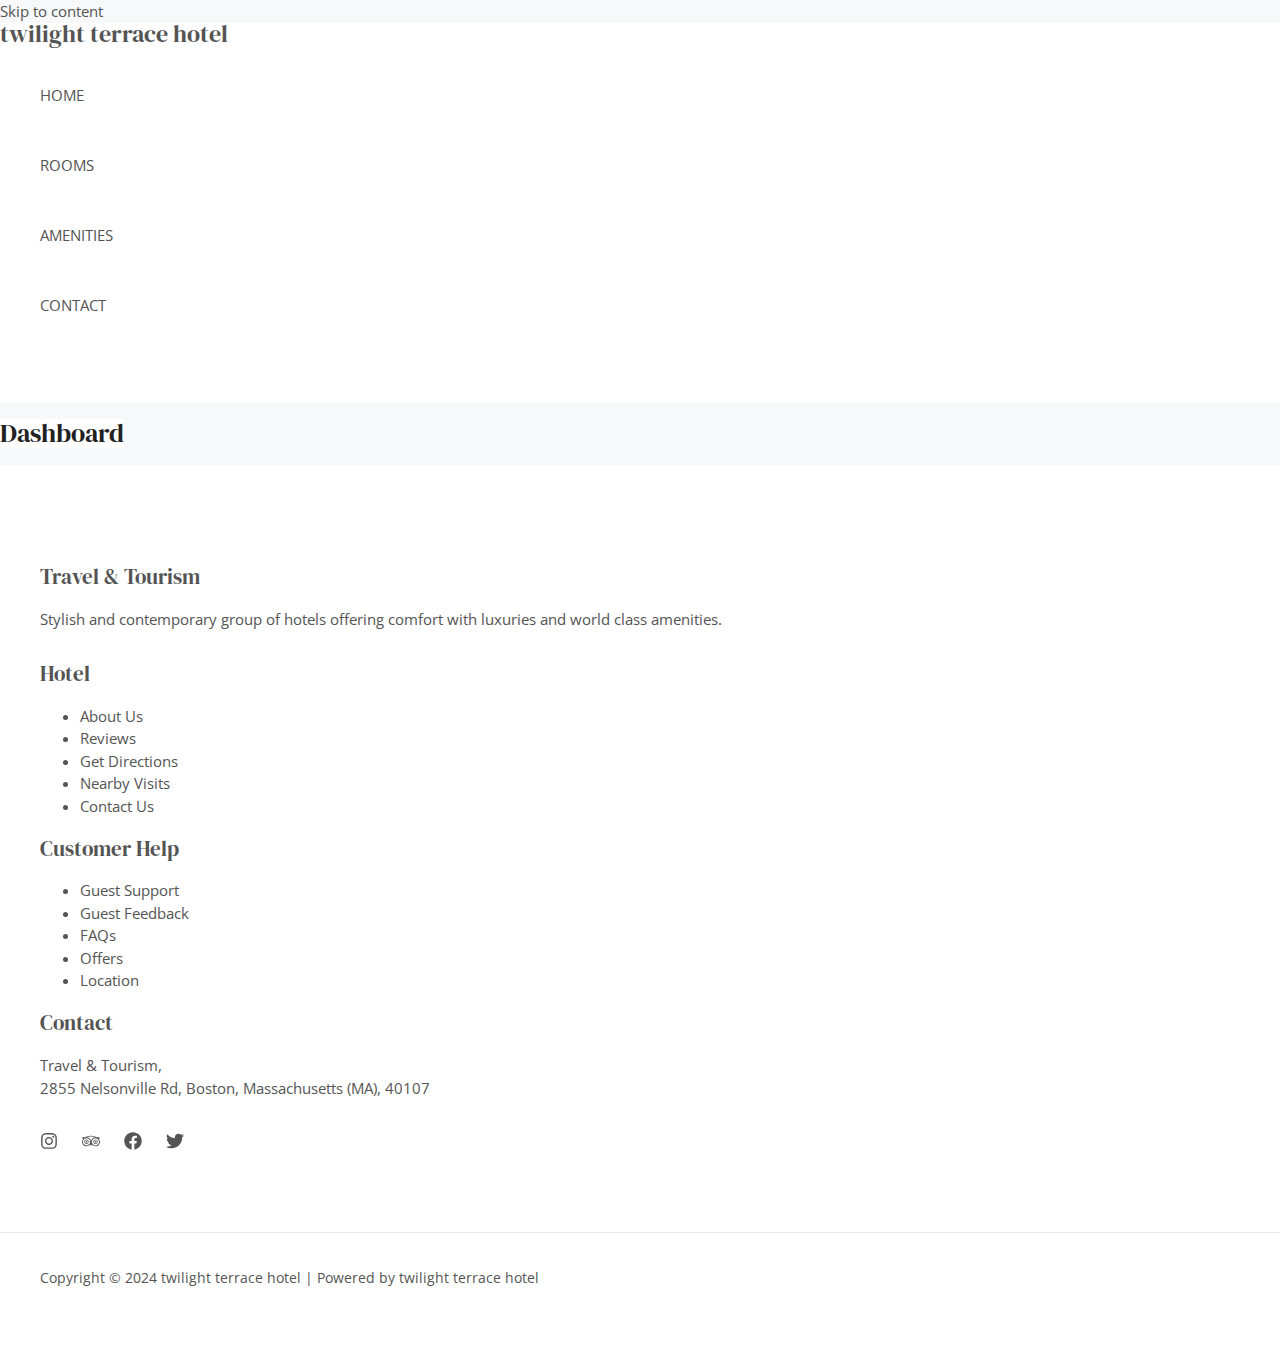
==== commit 2a385eb7: "Add files via upload" ====
--- a/index.html
+++ b/index.html
@@ -4,7 +4,7 @@
 <meta charset="UTF-8">
 <meta name="viewport" content="width=device-width, initial-scale=1">
 	 <link rel="profile" href="https://gmpg.org/xfn/11"> 
-	 <title>Contact &#8211; twilight terrace hotel</title>
+	 <title>Dashboard &#8211; twilight terrace hotel</title>
 <meta name="robots" content="noindex, nofollow">
 <link rel="dns-prefetch" href="//fonts.googleapis.com">
 <link rel="alternate" type="application/rss+xml" title="twilight terrace hotel &raquo; Feed" href="https://baluyadav448.github.io/twilight-terrace-hotel/feed/">
@@ -15,7 +15,7 @@
 !function(i,n){var o,s,e;function c(e){try{var t={supportTests:e,timestamp:(new Date).valueOf()};sessionStorage.setItem(o,JSON.stringify(t))}catch(e){}}function p(e,t,n){e.clearRect(0,0,e.canvas.width,e.canvas.height),e.fillText(t,0,0);var t=new Uint32Array(e.getImageData(0,0,e.canvas.width,e.canvas.height).data),r=(e.clearRect(0,0,e.canvas.width,e.canvas.height),e.fillText(n,0,0),new Uint32Array(e.getImageData(0,0,e.canvas.width,e.canvas.height).data));return t.every(function(e,t){return e===r[t]})}function u(e,t,n){switch(t){case"flag":return n(e,"🏳️‍⚧️","🏳️​⚧️")?!1:!n(e,"🇺🇳","🇺​🇳")&&!n(e,"🏴󠁧󠁢󠁥󠁮󠁧󠁿","🏴​󠁧​󠁢​󠁥​󠁮​󠁧​󠁿");case"emoji":return!n(e,"🐦‍⬛","🐦​⬛")}return!1}function f(e,t,n){var r="undefined"!=typeof WorkerGlobalScope&&self instanceof WorkerGlobalScope?new OffscreenCanvas(300,150):i.createElement("canvas"),a=r.getContext("2d",{willReadFrequently:!0}),o=(a.textBaseline="top",a.font="600 32px Arial",{});return e.forEach(function(e){o[e]=t(a,e,n)}),o}function t(e){var t=i.createElement("script");t.src=e,t.defer=!0,i.head.appendChild(t)}"undefined"!=typeof Promise&&(o="wpEmojiSettingsSupports",s=["flag","emoji"],n.supports={everything:!0,everythingExceptFlag:!0},e=new Promise(function(e){i.addEventListener("DOMContentLoaded",e,{once:!0})}),new Promise(function(t){var n=function(){try{var e=JSON.parse(sessionStorage.getItem(o));if("object"==typeof e&&"number"==typeof e.timestamp&&(new Date).valueOf()<e.timestamp+604800&&"object"==typeof e.supportTests)return e.supportTests}catch(e){}return null}();if(!n){if("undefined"!=typeof Worker&&"undefined"!=typeof OffscreenCanvas&&"undefined"!=typeof URL&&URL.createObjectURL&&"undefined"!=typeof Blob)try{var e="postMessage("+f.toString()+"("+[JSON.stringify(s),u.toString(),p.toString()].join(",")+"));",r=new Blob([e],{type:"text/javascript"}),a=new Worker(URL.createObjectURL(r),{name:"wpTestEmojiSupports"});return void(a.onmessage=function(e){c(n=e.data),a.terminate(),t(n)})}catch(e){}c(n=f(s,u,p))}t(n)}).then(function(e){for(var t in e)n.supports[t]=e[t],n.supports.everything=n.supports.everything&&n.supports[t],"flag"!==t&&(n.supports.everythingExceptFlag=n.supports.everythingExceptFlag&&n.supports[t]);n.supports.everythingExceptFlag=n.supports.everythingExceptFlag&&!n.supports.flag,n.DOMReady=!1,n.readyCallback=function(){n.DOMReady=!0}}).then(function(){return e}).then(function(){var e;n.supports.everything||(n.readyCallback(),(e=n.source||{}).concatemoji?t(e.concatemoji):e.wpemoji&&e.twemoji&&(t(e.twemoji),t(e.wpemoji)))}))}((window,document),window._wpemojiSettings);
 </script>
 <link rel="stylesheet" id="astra-theme-css-css" href="https://baluyadav448.github.io/twilight-terrace-hotel/wp-content/themes/astra/assets/css/minified/main.min.css?ver=4.6.11" media="all">
-<style id="astra-theme-css-inline-css">:root{--ast-container-default-xlg-padding:6.67em;--ast-container-default-lg-padding:5.67em;--ast-container-default-slg-padding:4.34em;--ast-container-default-md-padding:3.34em;--ast-container-default-sm-padding:6.67em;--ast-container-default-xs-padding:2.4em;--ast-container-default-xxs-padding:1.4em;--ast-code-block-background:#EEEEEE;--ast-comment-inputs-background:#FAFAFA;--ast-normal-container-width:1200px;--ast-narrow-container-width:750px;--ast-blog-title-font-weight:normal;--ast-blog-meta-weight:inherit;}html{font-size:93.75%;}a,.page-title{color:var(--ast-global-color-3);}a:hover,a:focus{color:var(--ast-global-color-1);}body,button,input,select,textarea,.ast-button,.ast-custom-button{font-family:'Open Sans',sans-serif;font-weight:400;font-size:15px;font-size:1rem;line-height:var(--ast-body-line-height,1.5em);}blockquote{color:var(--ast-global-color-3);}p,.entry-content p{margin-bottom:2em;}h1,.entry-content h1,h2,.entry-content h2,h3,.entry-content h3,h4,.entry-content h4,h5,.entry-content h5,h6,.entry-content h6,.site-title,.site-title a{font-family:'DM Serif Display',serif;font-weight:400;}.site-title{font-size:24px;font-size:1.6rem;display:block;}.site-header .site-description{font-size:15px;font-size:1rem;display:none;}.entry-title{font-size:26px;font-size:1.7333333333333rem;}.archive .ast-article-post .ast-article-inner,.blog .ast-article-post .ast-article-inner,.archive .ast-article-post .ast-article-inner:hover,.blog .ast-article-post .ast-article-inner:hover{overflow:hidden;}h1,.entry-content h1{font-size:70px;font-size:4.6666666666667rem;font-family:'DM Serif Display',serif;line-height:1.1em;}h2,.entry-content h2{font-size:42px;font-size:2.8rem;font-family:'DM Serif Display',serif;line-height:1.3em;}h3,.entry-content h3{font-size:28px;font-size:1.8666666666667rem;font-family:'DM Serif Display',serif;line-height:1.3em;}h4,.entry-content h4{font-size:24px;font-size:1.6rem;line-height:1.2em;font-family:'DM Serif Display',serif;}h5,.entry-content h5{font-size:20px;font-size:1.3333333333333rem;line-height:1.2em;font-family:'DM Serif Display',serif;}h6,.entry-content h6{font-size:15px;font-size:1rem;line-height:1.25em;font-family:'DM Serif Display',serif;}::selection{background-color:var(--ast-global-color-0);color:#ffffff;}body,h1,.entry-title a,.entry-content h1,h2,.entry-content h2,h3,.entry-content h3,h4,.entry-content h4,h5,.entry-content h5,h6,.entry-content h6{color:var(--ast-global-color-3);}.tagcloud a:hover,.tagcloud a:focus,.tagcloud a.current-item{color:#ffffff;border-color:var(--ast-global-color-3);background-color:var(--ast-global-color-3);}input:focus,input[type="text"]:focus,input[type="email"]:focus,input[type="url"]:focus,input[type="password"]:focus,input[type="reset"]:focus,input[type="search"]:focus,textarea:focus{border-color:var(--ast-global-color-3);}input[type="radio"]:checked,input[type=reset],input[type="checkbox"]:checked,input[type="checkbox"]:hover:checked,input[type="checkbox"]:focus:checked,input[type=range]::-webkit-slider-thumb{border-color:var(--ast-global-color-3);background-color:var(--ast-global-color-3);box-shadow:none;}.site-footer a:hover + .post-count,.site-footer a:focus + .post-count{background:var(--ast-global-color-3);border-color:var(--ast-global-color-3);}.single .nav-links .nav-previous,.single .nav-links .nav-next{color:var(--ast-global-color-3);}.entry-meta,.entry-meta *{line-height:1.45;color:var(--ast-global-color-3);}.entry-meta a:not(.ast-button):hover,.entry-meta a:not(.ast-button):hover *,.entry-meta a:not(.ast-button):focus,.entry-meta a:not(.ast-button):focus *,.page-links > .page-link,.page-links .page-link:hover,.post-navigation a:hover{color:var(--ast-global-color-1);}#cat option,.secondary .calendar_wrap thead a,.secondary .calendar_wrap thead a:visited{color:var(--ast-global-color-3);}.secondary .calendar_wrap #today,.ast-progress-val span{background:var(--ast-global-color-3);}.secondary a:hover + .post-count,.secondary a:focus + .post-count{background:var(--ast-global-color-3);border-color:var(--ast-global-color-3);}.calendar_wrap #today > a{color:#ffffff;}.page-links .page-link,.single .post-navigation a{color:var(--ast-global-color-3);}.ast-search-menu-icon .search-form button.search-submit{padding:0 4px;}.ast-search-menu-icon form.search-form{padding-right:0;}.ast-search-menu-icon.slide-search input.search-field{width:0;}.ast-header-search .ast-search-menu-icon.ast-dropdown-active .search-form,.ast-header-search .ast-search-menu-icon.ast-dropdown-active .search-field:focus{transition:all 0.2s;}.search-form input.search-field:focus{outline:none;}.wp-block-latest-posts > li > a{color:var(--ast-global-color-2);}.widget-title,.widget .wp-block-heading{font-size:21px;font-size:1.4rem;color:var(--ast-global-color-3);}.ast-search-menu-icon.slide-search a:focus-visible:focus-visible,.astra-search-icon:focus-visible,#close:focus-visible,a:focus-visible,.ast-menu-toggle:focus-visible,.site .skip-link:focus-visible,.wp-block-loginout input:focus-visible,.wp-block-search.wp-block-search__button-inside .wp-block-search__inside-wrapper,.ast-header-navigation-arrow:focus-visible,.woocommerce .wc-proceed-to-checkout > .checkout-button:focus-visible,.woocommerce .woocommerce-MyAccount-navigation ul li a:focus-visible,.ast-orders-table__row .ast-orders-table__cell:focus-visible,.woocommerce .woocommerce-order-details .order-again > .button:focus-visible,.woocommerce .woocommerce-message a.button.wc-forward:focus-visible,.woocommerce #minus_qty:focus-visible,.woocommerce #plus_qty:focus-visible,a#ast-apply-coupon:focus-visible,.woocommerce .woocommerce-info a:focus-visible,.woocommerce .astra-shop-summary-wrap a:focus-visible,.woocommerce a.wc-forward:focus-visible,#ast-apply-coupon:focus-visible,.woocommerce-js .woocommerce-mini-cart-item a.remove:focus-visible,#close:focus-visible,.button.search-submit:focus-visible,#search_submit:focus,.normal-search:focus-visible{outline-style:dotted;outline-color:inherit;outline-width:thin;}input:focus,input[type="text"]:focus,input[type="email"]:focus,input[type="url"]:focus,input[type="password"]:focus,input[type="reset"]:focus,input[type="search"]:focus,input[type="number"]:focus,textarea:focus,.wp-block-search__input:focus,[data-section="section-header-mobile-trigger"] .ast-button-wrap .ast-mobile-menu-trigger-minimal:focus,.ast-mobile-popup-drawer.active .menu-toggle-close:focus,.woocommerce-ordering select.orderby:focus,#ast-scroll-top:focus,#coupon_code:focus,.woocommerce-page #comment:focus,.woocommerce #reviews #respond input#submit:focus,.woocommerce a.add_to_cart_button:focus,.woocommerce .button.single_add_to_cart_button:focus,.woocommerce .woocommerce-cart-form button:focus,.woocommerce .woocommerce-cart-form__cart-item .quantity .qty:focus,.woocommerce .woocommerce-billing-fields .woocommerce-billing-fields__field-wrapper .woocommerce-input-wrapper > .input-text:focus,.woocommerce #order_comments:focus,.woocommerce #place_order:focus,.woocommerce .woocommerce-address-fields .woocommerce-address-fields__field-wrapper .woocommerce-input-wrapper > .input-text:focus,.woocommerce .woocommerce-MyAccount-content form button:focus,.woocommerce .woocommerce-MyAccount-content .woocommerce-EditAccountForm .woocommerce-form-row .woocommerce-Input.input-text:focus,.woocommerce .ast-woocommerce-container .woocommerce-pagination ul.page-numbers li a:focus,body #content .woocommerce form .form-row .select2-container--default .select2-selection--single:focus,#ast-coupon-code:focus,.woocommerce.woocommerce-js .quantity input[type=number]:focus,.woocommerce-js .woocommerce-mini-cart-item .quantity input[type=number]:focus,.woocommerce p#ast-coupon-trigger:focus{border-style:dotted;border-color:inherit;border-width:thin;}input{outline:none;}.ast-logo-title-inline .site-logo-img{padding-right:1em;}body .ast-oembed-container *{position:absolute;top:0;width:100%;height:100%;left:0;}body .wp-block-embed-pocket-casts .ast-oembed-container *{position:unset;}.ast-single-post-featured-section + article {margin-top: 2em;}.site-content .ast-single-post-featured-section img {width: 100%;overflow: hidden;object-fit: cover;}.site > .ast-single-related-posts-container {margin-top: 0;}@media (min-width: 922px) {.ast-desktop .ast-container--narrow {max-width: var(--ast-narrow-container-width);margin: 0 auto;}}@media (max-width:921px){#ast-desktop-header{display:none;}}@media (min-width:922px){#ast-mobile-header{display:none;}}.wp-block-buttons.aligncenter{justify-content:center;}@media (max-width:921px){.ast-theme-transparent-header #primary,.ast-theme-transparent-header #secondary{padding:0;}}@media (max-width:921px){.ast-plain-container.ast-no-sidebar #primary{padding:0;}}.ast-plain-container.ast-no-sidebar #primary{margin-top:0;margin-bottom:0;}.wp-block-button.is-style-outline .wp-block-button__link{border-color:var(--ast-global-color-1);}div.wp-block-button.is-style-outline > .wp-block-button__link:not(.has-text-color),div.wp-block-button.wp-block-button__link.is-style-outline:not(.has-text-color){color:var(--ast-global-color-1);}.wp-block-button.is-style-outline .wp-block-button__link:hover,.wp-block-buttons .wp-block-button.is-style-outline .wp-block-button__link:focus,.wp-block-buttons .wp-block-button.is-style-outline > .wp-block-button__link:not(.has-text-color):hover,.wp-block-buttons .wp-block-button.wp-block-button__link.is-style-outline:not(.has-text-color):hover{color:var(--ast-global-color-5);background-color:var(--ast-global-color-3);border-color:var(--ast-global-color-3);}.post-page-numbers.current .page-link,.ast-pagination .page-numbers.current{color:#ffffff;border-color:var(--ast-global-color-0);background-color:var(--ast-global-color-0);}.wp-block-button.is-style-outline .wp-block-button__link.wp-element-button,.ast-outline-button{border-color:var(--ast-global-color-1);font-family:'Open Sans',sans-serif;font-weight:600;font-size:12px;font-size:0.8rem;line-height:1em;border-top-left-radius:0px;border-top-right-radius:0px;border-bottom-right-radius:0px;border-bottom-left-radius:0px;}.wp-block-buttons .wp-block-button.is-style-outline > .wp-block-button__link:not(.has-text-color),.wp-block-buttons .wp-block-button.wp-block-button__link.is-style-outline:not(.has-text-color),.ast-outline-button{color:var(--ast-global-color-1);}.wp-block-button.is-style-outline .wp-block-button__link:hover,.wp-block-buttons .wp-block-button.is-style-outline .wp-block-button__link:focus,.wp-block-buttons .wp-block-button.is-style-outline > .wp-block-button__link:not(.has-text-color):hover,.wp-block-buttons .wp-block-button.wp-block-button__link.is-style-outline:not(.has-text-color):hover,.ast-outline-button:hover,.ast-outline-button:focus,.wp-block-uagb-buttons-child .uagb-buttons-repeater.ast-outline-button:hover,.wp-block-uagb-buttons-child .uagb-buttons-repeater.ast-outline-button:focus{color:var(--ast-global-color-5);background-color:var(--ast-global-color-3);border-color:var(--ast-global-color-3);}.wp-block-button .wp-block-button__link.wp-element-button.is-style-outline:not(.has-background),.wp-block-button.is-style-outline>.wp-block-button__link.wp-element-button:not(.has-background),.ast-outline-button{background-color:var(--ast-global-color-1);}.entry-content[ast-blocks-layout] > figure{margin-bottom:1em;}@media (max-width:921px){.ast-separate-container #primary,.ast-separate-container #secondary{padding:1.5em 0;}#primary,#secondary{padding:1.5em 0;margin:0;}.ast-left-sidebar #content > .ast-container{display:flex;flex-direction:column-reverse;width:100%;}.ast-separate-container .ast-article-post,.ast-separate-container .ast-article-single{padding:1.5em 2.14em;}.ast-author-box img.avatar{margin:20px 0 0 0;}}@media (min-width:922px){.ast-separate-container.ast-right-sidebar #primary,.ast-separate-container.ast-left-sidebar #primary{border:0;}.search-no-results.ast-separate-container #primary{margin-bottom:4em;}}.wp-block-button .wp-block-button__link{color:var(--ast-global-color-5);}.wp-block-button .wp-block-button__link:hover,.wp-block-button .wp-block-button__link:focus{color:var(--ast-global-color-5);background-color:var(--ast-global-color-3);border-color:var(--ast-global-color-3);}.elementor-widget-heading h1.elementor-heading-title{line-height:1.1em;}.elementor-widget-heading h2.elementor-heading-title{line-height:1.3em;}.elementor-widget-heading h3.elementor-heading-title{line-height:1.3em;}.elementor-widget-heading h4.elementor-heading-title{line-height:1.2em;}.elementor-widget-heading h5.elementor-heading-title{line-height:1.2em;}.elementor-widget-heading h6.elementor-heading-title{line-height:1.25em;}.wp-block-button .wp-block-button__link,.wp-block-search .wp-block-search__button,body .wp-block-file .wp-block-file__button{border-style:solid;border-top-width:0px;border-right-width:0px;border-left-width:0px;border-bottom-width:0px;border-color:var(--ast-global-color-1);background-color:var(--ast-global-color-1);color:var(--ast-global-color-5);font-family:'Open Sans',sans-serif;font-weight:600;line-height:1em;text-transform:uppercase;letter-spacing:2px;font-size:12px;font-size:0.8rem;border-top-left-radius:0px;border-top-right-radius:0px;border-bottom-right-radius:0px;border-bottom-left-radius:0px;padding-top:18px;padding-right:34px;padding-bottom:18px;padding-left:34px;}@media (max-width:921px){.wp-block-button .wp-block-button__link,.wp-block-search .wp-block-search__button,body .wp-block-file .wp-block-file__button{padding-top:15px;padding-right:24px;padding-bottom:15px;padding-left:24px;}}@media (max-width:544px){.wp-block-button .wp-block-button__link,.wp-block-search .wp-block-search__button,body .wp-block-file .wp-block-file__button{padding-top:13px;padding-right:21px;padding-bottom:13px;padding-left:21px;}}.menu-toggle,button,.ast-button,.ast-custom-button,.button,input#submit,input[type="button"],input[type="submit"],input[type="reset"],form[CLASS*="wp-block-search__"].wp-block-search .wp-block-search__inside-wrapper .wp-block-search__button,body .wp-block-file .wp-block-file__button,.woocommerce-js a.button,.woocommerce button.button,.woocommerce .woocommerce-message a.button,.woocommerce #respond input#submit.alt,.woocommerce input.button.alt,.woocommerce input.button,.woocommerce input.button:disabled,.woocommerce input.button:disabled[disabled],.woocommerce input.button:disabled:hover,.woocommerce input.button:disabled[disabled]:hover,.woocommerce #respond input#submit,.woocommerce button.button.alt.disabled,.wc-block-grid__products .wc-block-grid__product .wp-block-button__link,.wc-block-grid__product-onsale,[CLASS*="wc-block"] button,.woocommerce-js .astra-cart-drawer .astra-cart-drawer-content .woocommerce-mini-cart__buttons .button:not(.checkout):not(.ast-continue-shopping),.woocommerce-js .astra-cart-drawer .astra-cart-drawer-content .woocommerce-mini-cart__buttons a.checkout,.woocommerce button.button.alt.disabled.wc-variation-selection-needed,[CLASS*="wc-block"] .wc-block-components-button{border-style:solid;border-top-width:0px;border-right-width:0px;border-left-width:0px;border-bottom-width:0px;color:var(--ast-global-color-5);border-color:var(--ast-global-color-1);background-color:var(--ast-global-color-1);padding-top:18px;padding-right:34px;padding-bottom:18px;padding-left:34px;font-family:'Open Sans',sans-serif;font-weight:600;font-size:12px;font-size:0.8rem;line-height:1em;text-transform:uppercase;letter-spacing:2px;border-top-left-radius:0px;border-top-right-radius:0px;border-bottom-right-radius:0px;border-bottom-left-radius:0px;}button:focus,.menu-toggle:hover,button:hover,.ast-button:hover,.ast-custom-button:hover .button:hover,.ast-custom-button:hover ,input[type=reset]:hover,input[type=reset]:focus,input#submit:hover,input#submit:focus,input[type="button"]:hover,input[type="button"]:focus,input[type="submit"]:hover,input[type="submit"]:focus,form[CLASS*="wp-block-search__"].wp-block-search .wp-block-search__inside-wrapper .wp-block-search__button:hover,form[CLASS*="wp-block-search__"].wp-block-search .wp-block-search__inside-wrapper .wp-block-search__button:focus,body .wp-block-file .wp-block-file__button:hover,body .wp-block-file .wp-block-file__button:focus,.woocommerce-js a.button:hover,.woocommerce button.button:hover,.woocommerce .woocommerce-message a.button:hover,.woocommerce #respond input#submit:hover,.woocommerce #respond input#submit.alt:hover,.woocommerce input.button.alt:hover,.woocommerce input.button:hover,.woocommerce button.button.alt.disabled:hover,.wc-block-grid__products .wc-block-grid__product .wp-block-button__link:hover,[CLASS*="wc-block"] button:hover,.woocommerce-js .astra-cart-drawer .astra-cart-drawer-content .woocommerce-mini-cart__buttons .button:not(.checkout):not(.ast-continue-shopping):hover,.woocommerce-js .astra-cart-drawer .astra-cart-drawer-content .woocommerce-mini-cart__buttons a.checkout:hover,.woocommerce button.button.alt.disabled.wc-variation-selection-needed:hover,[CLASS*="wc-block"] .wc-block-components-button:hover,[CLASS*="wc-block"] .wc-block-components-button:focus{color:var(--ast-global-color-5);background-color:var(--ast-global-color-3);border-color:var(--ast-global-color-3);}@media (max-width:921px){.menu-toggle,button,.ast-button,.ast-custom-button,.button,input#submit,input[type="button"],input[type="submit"],input[type="reset"],form[CLASS*="wp-block-search__"].wp-block-search .wp-block-search__inside-wrapper .wp-block-search__button,body .wp-block-file .wp-block-file__button,.woocommerce-js a.button,.woocommerce button.button,.woocommerce .woocommerce-message a.button,.woocommerce #respond input#submit.alt,.woocommerce input.button.alt,.woocommerce input.button,.woocommerce input.button:disabled,.woocommerce input.button:disabled[disabled],.woocommerce input.button:disabled:hover,.woocommerce input.button:disabled[disabled]:hover,.woocommerce #respond input#submit,.woocommerce button.button.alt.disabled,.wc-block-grid__products .wc-block-grid__product .wp-block-button__link,.wc-block-grid__product-onsale,[CLASS*="wc-block"] button,.woocommerce-js .astra-cart-drawer .astra-cart-drawer-content .woocommerce-mini-cart__buttons .button:not(.checkout):not(.ast-continue-shopping),.woocommerce-js .astra-cart-drawer .astra-cart-drawer-content .woocommerce-mini-cart__buttons a.checkout,.woocommerce button.button.alt.disabled.wc-variation-selection-needed,[CLASS*="wc-block"] .wc-block-components-button{padding-top:15px;padding-right:24px;padding-bottom:15px;padding-left:24px;}}@media (max-width:544px){.menu-toggle,button,.ast-button,.ast-custom-button,.button,input#submit,input[type="button"],input[type="submit"],input[type="reset"],form[CLASS*="wp-block-search__"].wp-block-search .wp-block-search__inside-wrapper .wp-block-search__button,body .wp-block-file .wp-block-file__button,.woocommerce-js a.button,.woocommerce button.button,.woocommerce .woocommerce-message a.button,.woocommerce #respond input#submit.alt,.woocommerce input.button.alt,.woocommerce input.button,.woocommerce input.button:disabled,.woocommerce input.button:disabled[disabled],.woocommerce input.button:disabled:hover,.woocommerce input.button:disabled[disabled]:hover,.woocommerce #respond input#submit,.woocommerce button.button.alt.disabled,.wc-block-grid__products .wc-block-grid__product .wp-block-button__link,.wc-block-grid__product-onsale,[CLASS*="wc-block"] button,.woocommerce-js .astra-cart-drawer .astra-cart-drawer-content .woocommerce-mini-cart__buttons .button:not(.checkout):not(.ast-continue-shopping),.woocommerce-js .astra-cart-drawer .astra-cart-drawer-content .woocommerce-mini-cart__buttons a.checkout,.woocommerce button.button.alt.disabled.wc-variation-selection-needed,[CLASS*="wc-block"] .wc-block-components-button{padding-top:13px;padding-right:21px;padding-bottom:13px;padding-left:21px;}}@media (max-width:921px){.ast-mobile-header-stack .main-header-bar .ast-search-menu-icon{display:inline-block;}.ast-header-break-point.ast-header-custom-item-outside .ast-mobile-header-stack .main-header-bar .ast-search-icon{margin:0;}.ast-comment-avatar-wrap img{max-width:2.5em;}.ast-comment-meta{padding:0 1.8888em 1.3333em;}.ast-separate-container .ast-comment-list li.depth-1{padding:1.5em 2.14em;}.ast-separate-container .comment-respond{padding:2em 2.14em;}}@media (min-width:544px){.ast-container{max-width:100%;}}@media (max-width:544px){.ast-separate-container .ast-article-post,.ast-separate-container .ast-article-single,.ast-separate-container .comments-title,.ast-separate-container .ast-archive-description{padding:1.5em 1em;}.ast-separate-container #content .ast-container{padding-left:0.54em;padding-right:0.54em;}.ast-separate-container .ast-comment-list .bypostauthor{padding:.5em;}.ast-search-menu-icon.ast-dropdown-active .search-field{width:170px;}}body,.ast-separate-container{background-color:var(--ast-global-color-4);;background-image:none;;}@media (max-width:921px){.site-title{display:block;}.site-header .site-description{display:none;}h1,.entry-content h1{font-size:60px;}h2,.entry-content h2{font-size:34px;}h3,.entry-content h3{font-size:28px;}h4,.entry-content h4{font-size:22px;font-size:1.4666666666667rem;}h5,.entry-content h5{font-size:18px;font-size:1.2rem;}h6,.entry-content h6{font-size:15px;font-size:1rem;}}@media (max-width:544px){.site-title{display:block;}.site-header .site-description{display:none;}h1,.entry-content h1{font-size:38px;}h2,.entry-content h2{font-size:28px;}h3,.entry-content h3{font-size:24px;}h4,.entry-content h4{font-size:22px;font-size:1.4666666666667rem;}h5,.entry-content h5{font-size:18px;font-size:1.2rem;}h6,.entry-content h6{font-size:14px;font-size:0.93333333333333rem;}}@media (max-width:921px){html{font-size:85.5%;}}@media (max-width:544px){html{font-size:85.5%;}}@media (min-width:922px){.ast-container{max-width:1240px;}}@media (min-width:922px){.site-content .ast-container{display:flex;}}@media (max-width:921px){.site-content .ast-container{flex-direction:column;}}@media (min-width:922px){.main-header-menu .sub-menu .menu-item.ast-left-align-sub-menu:hover > .sub-menu,.main-header-menu .sub-menu .menu-item.ast-left-align-sub-menu.focus > .sub-menu{margin-left:-0px;}}.ast-theme-transparent-header [data-section="section-header-mobile-trigger"] .ast-button-wrap .mobile-menu-toggle-icon .ast-mobile-svg{fill:#ffffff;}.ast-theme-transparent-header [data-section="section-header-mobile-trigger"] .ast-button-wrap .mobile-menu-wrap .mobile-menu{color:#ffffff;}.ast-theme-transparent-header [data-section="section-header-mobile-trigger"] .ast-button-wrap .ast-mobile-menu-trigger-minimal{background:transparent;}.site .comments-area{padding-bottom:3em;}.wp-block-file {display: flex;align-items: center;flex-wrap: wrap;justify-content: space-between;}.wp-block-pullquote {border: none;}.wp-block-pullquote blockquote::before {content: "\201D";font-family: "Helvetica",sans-serif;display: flex;transform: rotate( 180deg );font-size: 6rem;font-style: normal;line-height: 1;font-weight: bold;align-items: center;justify-content: center;}.has-text-align-right > blockquote::before {justify-content: flex-start;}.has-text-align-left > blockquote::before {justify-content: flex-end;}figure.wp-block-pullquote.is-style-solid-color blockquote {max-width: 100%;text-align: inherit;}html body {--wp--custom--ast-default-block-top-padding: 3em;--wp--custom--ast-default-block-right-padding: 3em;--wp--custom--ast-default-block-bottom-padding: 3em;--wp--custom--ast-default-block-left-padding: 3em;--wp--custom--ast-container-width: 1200px;--wp--custom--ast-content-width-size: 1200px;--wp--custom--ast-wide-width-size: calc(1200px + var(--wp--custom--ast-default-block-left-padding) + var(--wp--custom--ast-default-block-right-padding));}.ast-narrow-container {--wp--custom--ast-content-width-size: 750px;--wp--custom--ast-wide-width-size: 750px;}@media(max-width: 921px) {html body {--wp--custom--ast-default-block-top-padding: 3em;--wp--custom--ast-default-block-right-padding: 2em;--wp--custom--ast-default-block-bottom-padding: 3em;--wp--custom--ast-default-block-left-padding: 2em;}}@media(max-width: 544px) {html body {--wp--custom--ast-default-block-top-padding: 3em;--wp--custom--ast-default-block-right-padding: 1.5em;--wp--custom--ast-default-block-bottom-padding: 3em;--wp--custom--ast-default-block-left-padding: 1.5em;}}.entry-content > .wp-block-group,.entry-content > .wp-block-cover,.entry-content > .wp-block-columns {padding-top: var(--wp--custom--ast-default-block-top-padding);padding-right: var(--wp--custom--ast-default-block-right-padding);padding-bottom: var(--wp--custom--ast-default-block-bottom-padding);padding-left: var(--wp--custom--ast-default-block-left-padding);}.ast-plain-container.ast-no-sidebar .entry-content > .alignfull,.ast-page-builder-template .ast-no-sidebar .entry-content > .alignfull {margin-left: calc( -50vw + 50%);margin-right: calc( -50vw + 50%);max-width: 100vw;width: 100vw;}.ast-plain-container.ast-no-sidebar .entry-content .alignfull .alignfull,.ast-page-builder-template.ast-no-sidebar .entry-content .alignfull .alignfull,.ast-plain-container.ast-no-sidebar .entry-content .alignfull .alignwide,.ast-page-builder-template.ast-no-sidebar .entry-content .alignfull .alignwide,.ast-plain-container.ast-no-sidebar .entry-content .alignwide .alignfull,.ast-page-builder-template.ast-no-sidebar .entry-content .alignwide .alignfull,.ast-plain-container.ast-no-sidebar .entry-content .alignwide .alignwide,.ast-page-builder-template.ast-no-sidebar .entry-content .alignwide .alignwide,.ast-plain-container.ast-no-sidebar .entry-content .wp-block-column .alignfull,.ast-page-builder-template.ast-no-sidebar .entry-content .wp-block-column .alignfull,.ast-plain-container.ast-no-sidebar .entry-content .wp-block-column .alignwide,.ast-page-builder-template.ast-no-sidebar .entry-content .wp-block-column .alignwide {margin-left: auto;margin-right: auto;width: 100%;}[ast-blocks-layout] .wp-block-separator:not(.is-style-dots) {height: 0;}[ast-blocks-layout] .wp-block-separator {margin: 20px auto;}[ast-blocks-layout] .wp-block-separator:not(.is-style-wide):not(.is-style-dots) {max-width: 100px;}[ast-blocks-layout] .wp-block-separator.has-background {padding: 0;}.entry-content[ast-blocks-layout] > * {max-width: var(--wp--custom--ast-content-width-size);margin-left: auto;margin-right: auto;}.entry-content[ast-blocks-layout] > .alignwide {max-width: var(--wp--custom--ast-wide-width-size);}.entry-content[ast-blocks-layout] .alignfull {max-width: none;}.entry-content .wp-block-columns {margin-bottom: 0;}blockquote {margin: 1.5em;border-color: rgba(0,0,0,0.05);}.wp-block-quote:not(.has-text-align-right):not(.has-text-align-center) {border-left: 5px solid rgba(0,0,0,0.05);}.has-text-align-right > blockquote,blockquote.has-text-align-right {border-right: 5px solid rgba(0,0,0,0.05);}.has-text-align-left > blockquote,blockquote.has-text-align-left {border-left: 5px solid rgba(0,0,0,0.05);}.wp-block-site-tagline,.wp-block-latest-posts .read-more {margin-top: 15px;}.wp-block-loginout p label {display: block;}.wp-block-loginout p:not(.login-remember):not(.login-submit) input {width: 100%;}.wp-block-loginout input:focus {border-color: transparent;}.wp-block-loginout input:focus {outline: thin dotted;}.entry-content .wp-block-media-text .wp-block-media-text__content {padding: 0 0 0 8%;}.entry-content .wp-block-media-text.has-media-on-the-right .wp-block-media-text__content {padding: 0 8% 0 0;}.entry-content .wp-block-media-text.has-background .wp-block-media-text__content {padding: 8%;}.entry-content .wp-block-cover:not([class*="background-color"]) .wp-block-cover__inner-container,.entry-content .wp-block-cover:not([class*="background-color"]) .wp-block-cover-image-text,.entry-content .wp-block-cover:not([class*="background-color"]) .wp-block-cover-text,.entry-content .wp-block-cover-image:not([class*="background-color"]) .wp-block-cover__inner-container,.entry-content .wp-block-cover-image:not([class*="background-color"]) .wp-block-cover-image-text,.entry-content .wp-block-cover-image:not([class*="background-color"]) .wp-block-cover-text {color: var(--ast-global-color-5);}.wp-block-loginout .login-remember input {width: 1.1rem;height: 1.1rem;margin: 0 5px 4px 0;vertical-align: middle;}.wp-block-latest-posts > li > *:first-child,.wp-block-latest-posts:not(.is-grid) > li:first-child {margin-top: 0;}.wp-block-search__inside-wrapper .wp-block-search__input {padding: 0 10px;color: var(--ast-global-color-3);background: var(--ast-global-color-5);border-color: var(--ast-border-color);}.wp-block-latest-posts .read-more {margin-bottom: 1.5em;}.wp-block-search__no-button .wp-block-search__inside-wrapper .wp-block-search__input {padding-top: 5px;padding-bottom: 5px;}.wp-block-latest-posts .wp-block-latest-posts__post-date,.wp-block-latest-posts .wp-block-latest-posts__post-author {font-size: 1rem;}.wp-block-latest-posts > li > *,.wp-block-latest-posts:not(.is-grid) > li {margin-top: 12px;margin-bottom: 12px;}.ast-page-builder-template .entry-content[ast-blocks-layout] > *,.ast-page-builder-template .entry-content[ast-blocks-layout] > .alignfull > * {max-width: none;}.ast-page-builder-template .entry-content[ast-blocks-layout] > .alignwide > * {max-width: var(--wp--custom--ast-wide-width-size);}.ast-page-builder-template .entry-content[ast-blocks-layout] > .inherit-container-width > *,.ast-page-builder-template .entry-content[ast-blocks-layout] > * > *,.entry-content[ast-blocks-layout] > .wp-block-cover .wp-block-cover__inner-container {max-width: var(--wp--custom--ast-content-width-size);margin-left: auto;margin-right: auto;}.entry-content[ast-blocks-layout] .wp-block-cover:not(.alignleft):not(.alignright) {width: auto;}@media(max-width: 1200px) {.ast-separate-container .entry-content > .alignfull,.ast-separate-container .entry-content[ast-blocks-layout] > .alignwide,.ast-plain-container .entry-content[ast-blocks-layout] > .alignwide,.ast-plain-container .entry-content .alignfull {margin-left: calc(-1 * min(var(--ast-container-default-xlg-padding),20px)) ;margin-right: calc(-1 * min(var(--ast-container-default-xlg-padding),20px));}}@media(min-width: 1201px) {.ast-separate-container .entry-content > .alignfull {margin-left: calc(-1 * var(--ast-container-default-xlg-padding) );margin-right: calc(-1 * var(--ast-container-default-xlg-padding) );}.ast-separate-container .entry-content[ast-blocks-layout] > .alignwide,.ast-plain-container .entry-content[ast-blocks-layout] > .alignwide {margin-left: calc(-1 * var(--wp--custom--ast-default-block-left-padding) );margin-right: calc(-1 * var(--wp--custom--ast-default-block-right-padding) );}}@media(min-width: 921px) {.ast-separate-container .entry-content .wp-block-group.alignwide:not(.inherit-container-width) > :where(:not(.alignleft):not(.alignright)),.ast-plain-container .entry-content .wp-block-group.alignwide:not(.inherit-container-width) > :where(:not(.alignleft):not(.alignright)) {max-width: calc( var(--wp--custom--ast-content-width-size) + 80px );}.ast-plain-container.ast-right-sidebar .entry-content[ast-blocks-layout] .alignfull,.ast-plain-container.ast-left-sidebar .entry-content[ast-blocks-layout] .alignfull {margin-left: -60px;margin-right: -60px;}}@media(min-width: 544px) {.entry-content > .alignleft {margin-right: 20px;}.entry-content > .alignright {margin-left: 20px;}}@media (max-width:544px){.wp-block-columns .wp-block-column:not(:last-child){margin-bottom:20px;}.wp-block-latest-posts{margin:0;}}@media( max-width: 600px ) {.entry-content .wp-block-media-text .wp-block-media-text__content,.entry-content .wp-block-media-text.has-media-on-the-right .wp-block-media-text__content {padding: 8% 0 0;}.entry-content .wp-block-media-text.has-background .wp-block-media-text__content {padding: 8%;}}.ast-page-builder-template .entry-header {padding-left: 0;}.ast-narrow-container .site-content .wp-block-uagb-image--align-full .wp-block-uagb-image__figure {max-width: 100%;margin-left: auto;margin-right: auto;}:root .has-ast-global-color-0-color{color:var(--ast-global-color-0);}:root .has-ast-global-color-0-background-color{background-color:var(--ast-global-color-0);}:root .wp-block-button .has-ast-global-color-0-color{color:var(--ast-global-color-0);}:root .wp-block-button .has-ast-global-color-0-background-color{background-color:var(--ast-global-color-0);}:root .has-ast-global-color-1-color{color:var(--ast-global-color-1);}:root .has-ast-global-color-1-background-color{background-color:var(--ast-global-color-1);}:root .wp-block-button .has-ast-global-color-1-color{color:var(--ast-global-color-1);}:root .wp-block-button .has-ast-global-color-1-background-color{background-color:var(--ast-global-color-1);}:root .has-ast-global-color-2-color{color:var(--ast-global-color-2);}:root .has-ast-global-color-2-background-color{background-color:var(--ast-global-color-2);}:root .wp-block-button .has-ast-global-color-2-color{color:var(--ast-global-color-2);}:root .wp-block-button .has-ast-global-color-2-background-color{background-color:var(--ast-global-color-2);}:root .has-ast-global-color-3-color{color:var(--ast-global-color-3);}:root .has-ast-global-color-3-background-color{background-color:var(--ast-global-color-3);}:root .wp-block-button .has-ast-global-color-3-color{color:var(--ast-global-color-3);}:root .wp-block-button .has-ast-global-color-3-background-color{background-color:var(--ast-global-color-3);}:root .has-ast-global-color-4-color{color:var(--ast-global-color-4);}:root .has-ast-global-color-4-background-color{background-color:var(--ast-global-color-4);}:root .wp-block-button .has-ast-global-color-4-color{color:var(--ast-global-color-4);}:root .wp-block-button .has-ast-global-color-4-background-color{background-color:var(--ast-global-color-4);}:root .has-ast-global-color-5-color{color:var(--ast-global-color-5);}:root .has-ast-global-color-5-background-color{background-color:var(--ast-global-color-5);}:root .wp-block-button .has-ast-global-color-5-color{color:var(--ast-global-color-5);}:root .wp-block-button .has-ast-global-color-5-background-color{background-color:var(--ast-global-color-5);}:root .has-ast-global-color-6-color{color:var(--ast-global-color-6);}:root .has-ast-global-color-6-background-color{background-color:var(--ast-global-color-6);}:root .wp-block-button .has-ast-global-color-6-color{color:var(--ast-global-color-6);}:root .wp-block-button .has-ast-global-color-6-background-color{background-color:var(--ast-global-color-6);}:root .has-ast-global-color-7-color{color:var(--ast-global-color-7);}:root .has-ast-global-color-7-background-color{background-color:var(--ast-global-color-7);}:root .wp-block-button .has-ast-global-color-7-color{color:var(--ast-global-color-7);}:root .wp-block-button .has-ast-global-color-7-background-color{background-color:var(--ast-global-color-7);}:root .has-ast-global-color-8-color{color:var(--ast-global-color-8);}:root .has-ast-global-color-8-background-color{background-color:var(--ast-global-color-8);}:root .wp-block-button .has-ast-global-color-8-color{color:var(--ast-global-color-8);}:root .wp-block-button .has-ast-global-color-8-background-color{background-color:var(--ast-global-color-8);}:root{--ast-global-color-0:#212121;--ast-global-color-1:#212121;--ast-global-color-2:#212121;--ast-global-color-3:#545454;--ast-global-color-4:#f7f8f9;--ast-global-color-5:#ffffff;--ast-global-color-6:#243673;--ast-global-color-7:#2a2a2a;--ast-global-color-8:#BFD1FF;}:root {--ast-border-color : #dddddd;}.ast-single-entry-banner {-js-display: flex;display: flex;flex-direction: column;justify-content: center;text-align: center;position: relative;background: #eeeeee;}.ast-single-entry-banner[data-banner-layout="layout-1"] {max-width: 1200px;background: inherit;padding: 20px 0;}.ast-single-entry-banner[data-banner-width-type="custom"] {margin: 0 auto;width: 100%;}.ast-single-entry-banner + .site-content .entry-header {margin-bottom: 0;}.site .ast-author-avatar {--ast-author-avatar-size: ;}a.ast-underline-text {text-decoration: underline;}.ast-container > .ast-terms-link {position: relative;display: block;}a.ast-button.ast-badge-tax {padding: 4px 8px;border-radius: 3px;font-size: inherit;}header.entry-header > *:not(:last-child){margin-bottom:10px;}.ast-archive-entry-banner {-js-display: flex;display: flex;flex-direction: column;justify-content: center;text-align: center;position: relative;background: #eeeeee;}.ast-archive-entry-banner[data-banner-width-type="custom"] {margin: 0 auto;width: 100%;}.ast-archive-entry-banner[data-banner-layout="layout-1"] {background: inherit;padding: 20px 0;text-align: left;}body.archive .ast-archive-description{max-width:1200px;width:100%;text-align:left;padding-top:3em;padding-right:3em;padding-bottom:3em;padding-left:3em;}body.archive .ast-archive-description .ast-archive-title,body.archive .ast-archive-description .ast-archive-title *{font-size:40px;font-size:2.6666666666667rem;}body.archive .ast-archive-description > *:not(:last-child){margin-bottom:10px;}@media (max-width:921px){body.archive .ast-archive-description{text-align:left;}}@media (max-width:544px){body.archive .ast-archive-description{text-align:left;}}.ast-theme-transparent-header #masthead .site-logo-img .transparent-custom-logo .astra-logo-svg{width:150px;}.ast-theme-transparent-header #masthead .site-logo-img .transparent-custom-logo img{ max-width:150px;}@media (max-width:921px){.ast-theme-transparent-header #masthead .site-logo-img .transparent-custom-logo .astra-logo-svg{width:120px;}.ast-theme-transparent-header #masthead .site-logo-img .transparent-custom-logo img{ max-width:120px;}}@media (max-width:543px){.ast-theme-transparent-header #masthead .site-logo-img .transparent-custom-logo .astra-logo-svg{width:100px;}.ast-theme-transparent-header #masthead .site-logo-img .transparent-custom-logo img{ max-width:100px;}}@media (min-width:921px){.ast-theme-transparent-header #masthead{position:absolute;left:0;right:0;}.ast-theme-transparent-header .main-header-bar,.ast-theme-transparent-header.ast-header-break-point .main-header-bar{background:none;}body.elementor-editor-active.ast-theme-transparent-header #masthead,.fl-builder-edit .ast-theme-transparent-header #masthead,body.vc_editor.ast-theme-transparent-header #masthead,body.brz-ed.ast-theme-transparent-header #masthead{z-index:0;}.ast-header-break-point.ast-replace-site-logo-transparent.ast-theme-transparent-header .custom-mobile-logo-link{display:none;}.ast-header-break-point.ast-replace-site-logo-transparent.ast-theme-transparent-header .transparent-custom-logo{display:inline-block;}.ast-theme-transparent-header .ast-above-header,.ast-theme-transparent-header .ast-above-header.ast-above-header-bar{background-image:none;background-color:transparent;}.ast-theme-transparent-header .ast-below-header{background-image:none;background-color:transparent;}}.ast-theme-transparent-header .site-title a,.ast-theme-transparent-header .site-title a:focus,.ast-theme-transparent-header .site-title a:hover,.ast-theme-transparent-header .site-title a:visited{color:#ffffff;}.ast-theme-transparent-header .site-header .site-description{color:#ffffff;}.ast-theme-transparent-header .ast-builder-menu .main-header-menu,.ast-theme-transparent-header .ast-builder-menu .main-header-menu .menu-link,.ast-theme-transparent-header [CLASS*="ast-builder-menu-"] .main-header-menu .menu-item > .menu-link,.ast-theme-transparent-header .ast-masthead-custom-menu-items,.ast-theme-transparent-header .ast-masthead-custom-menu-items a,.ast-theme-transparent-header .ast-builder-menu .main-header-menu .menu-item > .ast-menu-toggle,.ast-theme-transparent-header .ast-builder-menu .main-header-menu .menu-item > .ast-menu-toggle,.ast-theme-transparent-header .ast-above-header-navigation a,.ast-header-break-point.ast-theme-transparent-header .ast-above-header-navigation a,.ast-header-break-point.ast-theme-transparent-header .ast-above-header-navigation > ul.ast-above-header-menu > .menu-item-has-children:not(.current-menu-item) > .ast-menu-toggle,.ast-theme-transparent-header .ast-below-header-menu,.ast-theme-transparent-header .ast-below-header-menu a,.ast-header-break-point.ast-theme-transparent-header .ast-below-header-menu a,.ast-header-break-point.ast-theme-transparent-header .ast-below-header-menu,.ast-theme-transparent-header .main-header-menu .menu-link{color:var(--ast-global-color-4);}.ast-theme-transparent-header .ast-builder-menu .main-header-menu .menu-item:hover > .menu-link,.ast-theme-transparent-header .ast-builder-menu .main-header-menu .menu-item:hover > .ast-menu-toggle,.ast-theme-transparent-header .ast-builder-menu .main-header-menu .ast-masthead-custom-menu-items a:hover,.ast-theme-transparent-header .ast-builder-menu .main-header-menu .focus > .menu-link,.ast-theme-transparent-header .ast-builder-menu .main-header-menu .focus > .ast-menu-toggle,.ast-theme-transparent-header .ast-builder-menu .main-header-menu .current-menu-item > .menu-link,.ast-theme-transparent-header .ast-builder-menu .main-header-menu .current-menu-ancestor > .menu-link,.ast-theme-transparent-header .ast-builder-menu .main-header-menu .current-menu-item > .ast-menu-toggle,.ast-theme-transparent-header .ast-builder-menu .main-header-menu .current-menu-ancestor > .ast-menu-toggle,.ast-theme-transparent-header [CLASS*="ast-builder-menu-"] .main-header-menu .current-menu-item > .menu-link,.ast-theme-transparent-header [CLASS*="ast-builder-menu-"] .main-header-menu .current-menu-ancestor > .menu-link,.ast-theme-transparent-header [CLASS*="ast-builder-menu-"] .main-header-menu .current-menu-item > .ast-menu-toggle,.ast-theme-transparent-header [CLASS*="ast-builder-menu-"] .main-header-menu .current-menu-ancestor > .ast-menu-toggle,.ast-theme-transparent-header .main-header-menu .menu-item:hover > .menu-link,.ast-theme-transparent-header .main-header-menu .current-menu-item > .menu-link,.ast-theme-transparent-header .main-header-menu .current-menu-ancestor > .menu-link{color:var(--ast-global-color-5);}.ast-theme-transparent-header .ast-builder-menu .main-header-menu .menu-item .sub-menu .menu-link,.ast-theme-transparent-header .main-header-menu .menu-item .sub-menu .menu-link{background-color:transparent;}@media (max-width:921px){.ast-theme-transparent-header #masthead{position:absolute;left:0;right:0;}.ast-theme-transparent-header .main-header-bar,.ast-theme-transparent-header.ast-header-break-point .main-header-bar{background:none;}body.elementor-editor-active.ast-theme-transparent-header #masthead,.fl-builder-edit .ast-theme-transparent-header #masthead,body.vc_editor.ast-theme-transparent-header #masthead,body.brz-ed.ast-theme-transparent-header #masthead{z-index:0;}.ast-header-break-point.ast-replace-site-logo-transparent.ast-theme-transparent-header .custom-mobile-logo-link{display:none;}.ast-header-break-point.ast-replace-site-logo-transparent.ast-theme-transparent-header .transparent-custom-logo{display:inline-block;}.ast-theme-transparent-header .ast-above-header,.ast-theme-transparent-header .ast-above-header.ast-above-header-bar{background-image:none;background-color:transparent;}.ast-theme-transparent-header .ast-below-header{background-image:none;background-color:transparent;}}@media (max-width:921px){.ast-theme-transparent-header .ast-builder-menu .main-header-menu,.ast-theme-transparent-header .ast-builder-menu .main-header-menu .menu-link,.ast-theme-transparent-header [CLASS*="ast-builder-menu-"] .main-header-menu .menu-item > .menu-link,.ast-theme-transparent-header .ast-masthead-custom-menu-items,.ast-theme-transparent-header .ast-masthead-custom-menu-items a,.ast-theme-transparent-header .ast-builder-menu .main-header-menu .menu-item > .ast-menu-toggle,.ast-theme-transparent-header .ast-builder-menu .main-header-menu .menu-item > .ast-menu-toggle,.ast-theme-transparent-header .main-header-menu .menu-link{color:var(--ast-global-color-3);}.ast-theme-transparent-header .ast-builder-menu .main-header-menu .menu-item:hover > .menu-link,.ast-theme-transparent-header .ast-builder-menu .main-header-menu .menu-item:hover > .ast-menu-toggle,.ast-theme-transparent-header .ast-builder-menu .main-header-menu .ast-masthead-custom-menu-items a:hover,.ast-theme-transparent-header .ast-builder-menu .main-header-menu .focus > .menu-link,.ast-theme-transparent-header .ast-builder-menu .main-header-menu .focus > .ast-menu-toggle,.ast-theme-transparent-header .ast-builder-menu .main-header-menu .current-menu-item > .menu-link,.ast-theme-transparent-header .ast-builder-menu .main-header-menu .current-menu-ancestor > .menu-link,.ast-theme-transparent-header .ast-builder-menu .main-header-menu .current-menu-item > .ast-menu-toggle,.ast-theme-transparent-header .ast-builder-menu .main-header-menu .current-menu-ancestor > .ast-menu-toggle,.ast-theme-transparent-header [CLASS*="ast-builder-menu-"] .main-header-menu .current-menu-item > .menu-link,.ast-theme-transparent-header [CLASS*="ast-builder-menu-"] .main-header-menu .current-menu-ancestor > .menu-link,.ast-theme-transparent-header [CLASS*="ast-builder-menu-"] .main-header-menu .current-menu-item > .ast-menu-toggle,.ast-theme-transparent-header [CLASS*="ast-builder-menu-"] .main-header-menu .current-menu-ancestor > .ast-menu-toggle,.ast-theme-transparent-header .main-header-menu .menu-item:hover > .menu-link,.ast-theme-transparent-header .main-header-menu .current-menu-item > .menu-link,.ast-theme-transparent-header .main-header-menu .current-menu-ancestor > .menu-link{color:var(--ast-global-color-2);}}.ast-theme-transparent-header #ast-desktop-header > [CLASS*="-header-wrap"]:nth-last-child(2) > [CLASS*="-header-bar"],.ast-theme-transparent-header.ast-header-break-point #ast-mobile-header > [CLASS*="-header-wrap"]:nth-last-child(2) > [CLASS*="-header-bar"]{border-bottom-width:0px;border-bottom-style:solid;}.ast-breadcrumbs .trail-browse,.ast-breadcrumbs .trail-items,.ast-breadcrumbs .trail-items li{display:inline-block;margin:0;padding:0;border:none;background:inherit;text-indent:0;text-decoration:none;}.ast-breadcrumbs .trail-browse{font-size:inherit;font-style:inherit;font-weight:inherit;color:inherit;}.ast-breadcrumbs .trail-items{list-style:none;}.trail-items li::after{padding:0 0.3em;content:"\00bb";}.trail-items li:last-of-type::after{display:none;}h1,.entry-content h1,h2,.entry-content h2,h3,.entry-content h3,h4,.entry-content h4,h5,.entry-content h5,h6,.entry-content h6{color:var(--ast-global-color-2);}@media (max-width:921px){.ast-builder-grid-row-container.ast-builder-grid-row-tablet-3-firstrow .ast-builder-grid-row > *:first-child,.ast-builder-grid-row-container.ast-builder-grid-row-tablet-3-lastrow .ast-builder-grid-row > *:last-child{grid-column:1 / -1;}}@media (max-width:544px){.ast-builder-grid-row-container.ast-builder-grid-row-mobile-3-firstrow .ast-builder-grid-row > *:first-child,.ast-builder-grid-row-container.ast-builder-grid-row-mobile-3-lastrow .ast-builder-grid-row > *:last-child{grid-column:1 / -1;}}.ast-builder-layout-element .ast-site-identity{margin-right:35px;}.ast-builder-layout-element[data-section="title_tagline"]{display:flex;}@media (max-width:921px){.ast-header-break-point .ast-builder-layout-element[data-section="title_tagline"]{display:flex;}}@media (max-width:544px){.ast-header-break-point .ast-builder-layout-element[data-section="title_tagline"]{display:flex;}}[data-section*="section-hb-button-"] .menu-link{display:none;}.ast-header-button-1[data-section*="section-hb-button-"] .ast-builder-button-wrap .ast-custom-button{font-size:13px;font-size:0.86666666666667rem;}.ast-header-button-1 .ast-custom-button{color:var(--ast-global-color-5);background:rgba(0,0,0,0);border-color:var(--ast-global-color-5);border-top-width:1px;border-bottom-width:1px;border-left-width:1px;border-right-width:1px;}.ast-header-button-1 .ast-custom-button:hover{color:var(--ast-global-color-1);background:var(--ast-global-color-5);border-color:var(--ast-global-color-5);}.ast-header-button-1[data-section*="section-hb-button-"] .ast-builder-button-wrap .ast-custom-button{padding-top:16px;padding-bottom:16px;padding-left:32px;padding-right:32px;}.ast-header-button-1[data-section="section-hb-button-1"]{display:flex;}@media (max-width:921px){.ast-header-break-point .ast-header-button-1[data-section="section-hb-button-1"]{display:flex;}}@media (max-width:544px){.ast-header-break-point .ast-header-button-1[data-section="section-hb-button-1"]{display:flex;}}.ast-builder-menu-1{font-family:inherit;font-weight:inherit;text-transform:uppercase;}.ast-builder-menu-1 .menu-item > .menu-link{font-size:-9223372036854775808px;font-size:-6.1489146912365E+17rem;}.ast-builder-menu-1 .sub-menu,.ast-builder-menu-1 .inline-on-mobile .sub-menu{border-top-width:2px;border-bottom-width:0px;border-right-width:0px;border-left-width:0px;border-color:var(--ast-global-color-0);border-style:solid;}.ast-builder-menu-1 .main-header-menu > .menu-item > .sub-menu,.ast-builder-menu-1 .main-header-menu > .menu-item > .astra-full-megamenu-wrapper{margin-top:0px;}.ast-desktop .ast-builder-menu-1 .main-header-menu > .menu-item > .sub-menu:before,.ast-desktop .ast-builder-menu-1 .main-header-menu > .menu-item > .astra-full-megamenu-wrapper:before{height:calc( 0px + 5px );}.ast-desktop .ast-builder-menu-1 .menu-item .sub-menu .menu-link{border-style:none;}@media (max-width:921px){.ast-header-break-point .ast-builder-menu-1 .menu-item.menu-item-has-children > .ast-menu-toggle{top:0;}.ast-builder-menu-1 .inline-on-mobile .menu-item.menu-item-has-children > .ast-menu-toggle{right:-15px;}.ast-builder-menu-1 .menu-item-has-children > .menu-link:after{content:unset;}.ast-builder-menu-1 .main-header-menu > .menu-item > .sub-menu,.ast-builder-menu-1 .main-header-menu > .menu-item > .astra-full-megamenu-wrapper{margin-top:0;}}@media (max-width:544px){.ast-header-break-point .ast-builder-menu-1 .menu-item.menu-item-has-children > .ast-menu-toggle{top:0;}.ast-builder-menu-1 .main-header-menu > .menu-item > .sub-menu,.ast-builder-menu-1 .main-header-menu > .menu-item > .astra-full-megamenu-wrapper{margin-top:0;}}.ast-builder-menu-1{display:flex;}@media (max-width:921px){.ast-header-break-point .ast-builder-menu-1{display:flex;}}@media (max-width:544px){.ast-header-break-point .ast-builder-menu-1{display:flex;}}.site-below-footer-wrap{padding-top:20px;padding-bottom:20px;}.site-below-footer-wrap[data-section="section-below-footer-builder"]{background-color:;;background-image:none;;min-height:80px;border-style:solid;border-width:0px;border-top-width:1px;border-top-color:#e9e9e9;}.site-below-footer-wrap[data-section="section-below-footer-builder"] .ast-builder-grid-row{max-width:1200px;min-height:80px;margin-left:auto;margin-right:auto;}.site-below-footer-wrap[data-section="section-below-footer-builder"] .ast-builder-grid-row,.site-below-footer-wrap[data-section="section-below-footer-builder"] .site-footer-section{align-items:flex-start;}.site-below-footer-wrap[data-section="section-below-footer-builder"].ast-footer-row-inline .site-footer-section{display:flex;margin-bottom:0;}.ast-builder-grid-row-full .ast-builder-grid-row{grid-template-columns:1fr;}@media (max-width:921px){.site-below-footer-wrap[data-section="section-below-footer-builder"].ast-footer-row-tablet-inline .site-footer-section{display:flex;margin-bottom:0;}.site-below-footer-wrap[data-section="section-below-footer-builder"].ast-footer-row-tablet-stack .site-footer-section{display:block;margin-bottom:10px;}.ast-builder-grid-row-container.ast-builder-grid-row-tablet-full .ast-builder-grid-row{grid-template-columns:1fr;}}@media (max-width:544px){.site-below-footer-wrap[data-section="section-below-footer-builder"].ast-footer-row-mobile-inline .site-footer-section{display:flex;margin-bottom:0;}.site-below-footer-wrap[data-section="section-below-footer-builder"].ast-footer-row-mobile-stack .site-footer-section{display:block;margin-bottom:10px;}.ast-builder-grid-row-container.ast-builder-grid-row-mobile-full .ast-builder-grid-row{grid-template-columns:1fr;}}.site-below-footer-wrap[data-section="section-below-footer-builder"]{padding-top:20px;padding-bottom:20px;padding-left:40px;padding-right:40px;}.site-below-footer-wrap[data-section="section-below-footer-builder"]{display:grid;}@media (max-width:921px){.ast-header-break-point .site-below-footer-wrap[data-section="section-below-footer-builder"]{display:grid;}}@media (max-width:544px){.ast-header-break-point .site-below-footer-wrap[data-section="section-below-footer-builder"]{display:grid;}}.ast-footer-copyright{text-align:center;}.ast-footer-copyright {color:var(--ast-global-color-3);}@media (max-width:921px){.ast-footer-copyright{text-align:center;}}@media (max-width:544px){.ast-footer-copyright{text-align:center;}}.ast-footer-copyright {font-size:14px;font-size:0.93333333333333rem;}.ast-footer-copyright.ast-builder-layout-element{display:flex;}@media (max-width:921px){.ast-header-break-point .ast-footer-copyright.ast-builder-layout-element{display:flex;}}@media (max-width:544px){.ast-header-break-point .ast-footer-copyright.ast-builder-layout-element{display:flex;}}.ast-social-stack-desktop .ast-builder-social-element,.ast-social-stack-tablet .ast-builder-social-element,.ast-social-stack-mobile .ast-builder-social-element {margin-top: 6px;margin-bottom: 6px;}.social-show-label-true .ast-builder-social-element {width: auto;padding: 0 0.4em;}[data-section^="section-fb-social-icons-"] .footer-social-inner-wrap {text-align: center;}.ast-footer-social-wrap {width: 100%;}.ast-footer-social-wrap .ast-builder-social-element:first-child {margin-left: 0;}.ast-footer-social-wrap .ast-builder-social-element:last-child {margin-right: 0;}.ast-header-social-wrap .ast-builder-social-element:first-child {margin-left: 0;}.ast-header-social-wrap .ast-builder-social-element:last-child {margin-right: 0;}.ast-builder-social-element {line-height: 1;color: #3a3a3a;background: transparent;vertical-align: middle;transition: all 0.01s;margin-left: 6px;margin-right: 6px;justify-content: center;align-items: center;}.ast-builder-social-element {line-height: 1;color: #3a3a3a;background: transparent;vertical-align: middle;transition: all 0.01s;margin-left: 6px;margin-right: 6px;justify-content: center;align-items: center;}.ast-builder-social-element .social-item-label {padding-left: 6px;}.ast-footer-social-1-wrap .ast-builder-social-element,.ast-footer-social-1-wrap .social-show-label-true .ast-builder-social-element{margin-left:12px;margin-right:12px;}.ast-footer-social-1-wrap .ast-builder-social-element svg{width:18px;height:18px;}.ast-footer-social-1-wrap .ast-social-color-type-custom svg{fill:var(--ast-global-color-3);}.ast-footer-social-1-wrap .ast-social-color-type-custom .ast-builder-social-element:hover{color:var(--ast-global-color-2);}.ast-footer-social-1-wrap .ast-social-color-type-custom .ast-builder-social-element:hover svg{fill:var(--ast-global-color-2);}.ast-footer-social-1-wrap .ast-social-color-type-custom .social-item-label{color:var(--ast-global-color-3);}.ast-footer-social-1-wrap .ast-builder-social-element:hover .social-item-label{color:var(--ast-global-color-2);}[data-section="section-fb-social-icons-1"] .footer-social-inner-wrap{text-align:left;}@media (max-width:921px){[data-section="section-fb-social-icons-1"] .footer-social-inner-wrap{text-align:center;}}@media (max-width:544px){[data-section="section-fb-social-icons-1"] .footer-social-inner-wrap{text-align:center;}}.ast-builder-layout-element[data-section="section-fb-social-icons-1"]{display:flex;}@media (max-width:921px){.ast-header-break-point .ast-builder-layout-element[data-section="section-fb-social-icons-1"]{display:flex;}}@media (max-width:544px){.ast-header-break-point .ast-builder-layout-element[data-section="section-fb-social-icons-1"]{display:flex;}}.site-footer{background-color:var(--ast-global-color-5);;background-image:none;;}.site-primary-footer-wrap{padding-top:45px;padding-bottom:45px;}.site-primary-footer-wrap[data-section="section-primary-footer-builder"]{background-color:;;background-image:none;;}.site-primary-footer-wrap[data-section="section-primary-footer-builder"] .ast-builder-grid-row{grid-column-gap:24px;max-width:1200px;margin-left:auto;margin-right:auto;}.site-primary-footer-wrap[data-section="section-primary-footer-builder"] .ast-builder-grid-row,.site-primary-footer-wrap[data-section="section-primary-footer-builder"] .site-footer-section{align-items:flex-start;}.site-primary-footer-wrap[data-section="section-primary-footer-builder"].ast-footer-row-inline .site-footer-section{display:flex;margin-bottom:0;}.ast-builder-grid-row-4-equal .ast-builder-grid-row{grid-template-columns:repeat( 4,1fr );}@media (max-width:921px){.site-primary-footer-wrap[data-section="section-primary-footer-builder"].ast-footer-row-tablet-inline .site-footer-section{display:flex;margin-bottom:0;}.site-primary-footer-wrap[data-section="section-primary-footer-builder"].ast-footer-row-tablet-stack .site-footer-section{display:block;margin-bottom:10px;}.ast-builder-grid-row-container.ast-builder-grid-row-tablet-2-equal .ast-builder-grid-row{grid-template-columns:repeat( 2,1fr );}}@media (max-width:544px){.site-primary-footer-wrap[data-section="section-primary-footer-builder"].ast-footer-row-mobile-inline .site-footer-section{display:flex;margin-bottom:0;}.site-primary-footer-wrap[data-section="section-primary-footer-builder"].ast-footer-row-mobile-stack .site-footer-section{display:block;margin-bottom:10px;}.ast-builder-grid-row-container.ast-builder-grid-row-mobile-full .ast-builder-grid-row{grid-template-columns:1fr;}}.site-primary-footer-wrap[data-section="section-primary-footer-builder"]{padding-top:80px;padding-bottom:80px;padding-left:40px;padding-right:40px;}.site-primary-footer-wrap[data-section="section-primary-footer-builder"]{display:grid;}@media (max-width:921px){.ast-header-break-point .site-primary-footer-wrap[data-section="section-primary-footer-builder"]{display:grid;}}@media (max-width:544px){.ast-header-break-point .site-primary-footer-wrap[data-section="section-primary-footer-builder"]{display:grid;}}.footer-widget-area[data-section="sidebar-widgets-footer-widget-1"].footer-widget-area-inner{text-align:left;}@media (max-width:921px){.footer-widget-area[data-section="sidebar-widgets-footer-widget-1"].footer-widget-area-inner{text-align:center;}}@media (max-width:544px){.footer-widget-area[data-section="sidebar-widgets-footer-widget-1"].footer-widget-area-inner{text-align:center;}}.footer-widget-area[data-section="sidebar-widgets-footer-widget-2"].footer-widget-area-inner{text-align:left;}@media (max-width:921px){.footer-widget-area[data-section="sidebar-widgets-footer-widget-2"].footer-widget-area-inner{text-align:center;}}@media (max-width:544px){.footer-widget-area[data-section="sidebar-widgets-footer-widget-2"].footer-widget-area-inner{text-align:center;}}.footer-widget-area[data-section="sidebar-widgets-footer-widget-3"].footer-widget-area-inner{text-align:left;}@media (max-width:921px){.footer-widget-area[data-section="sidebar-widgets-footer-widget-3"].footer-widget-area-inner{text-align:center;}}@media (max-width:544px){.footer-widget-area[data-section="sidebar-widgets-footer-widget-3"].footer-widget-area-inner{text-align:center;}}.footer-widget-area[data-section="sidebar-widgets-footer-widget-4"].footer-widget-area-inner{text-align:left;}@media (max-width:921px){.footer-widget-area[data-section="sidebar-widgets-footer-widget-4"].footer-widget-area-inner{text-align:center;}}@media (max-width:544px){.footer-widget-area[data-section="sidebar-widgets-footer-widget-4"].footer-widget-area-inner{text-align:center;}}.footer-widget-area[data-section="sidebar-widgets-footer-widget-1"]{display:block;}@media (max-width:921px){.ast-header-break-point .footer-widget-area[data-section="sidebar-widgets-footer-widget-1"]{display:block;}}@media (max-width:544px){.ast-header-break-point .footer-widget-area[data-section="sidebar-widgets-footer-widget-1"]{display:block;}}.footer-widget-area[data-section="sidebar-widgets-footer-widget-2"]{display:block;}@media (max-width:921px){.ast-header-break-point .footer-widget-area[data-section="sidebar-widgets-footer-widget-2"]{display:block;}}@media (max-width:544px){.ast-header-break-point .footer-widget-area[data-section="sidebar-widgets-footer-widget-2"]{display:block;}}.footer-widget-area[data-section="sidebar-widgets-footer-widget-3"]{display:block;}@media (max-width:921px){.ast-header-break-point .footer-widget-area[data-section="sidebar-widgets-footer-widget-3"]{display:block;}}@media (max-width:544px){.ast-header-break-point .footer-widget-area[data-section="sidebar-widgets-footer-widget-3"]{display:block;}}.footer-widget-area[data-section="sidebar-widgets-footer-widget-4"]{display:block;}@media (max-width:921px){.ast-header-break-point .footer-widget-area[data-section="sidebar-widgets-footer-widget-4"]{display:block;}}@media (max-width:544px){.ast-header-break-point .footer-widget-area[data-section="sidebar-widgets-footer-widget-4"]{display:block;}}.elementor-posts-container [CLASS*="ast-width-"]{width:100%;}.elementor-template-full-width .ast-container{display:block;}.elementor-screen-only,.screen-reader-text,.screen-reader-text span,.ui-helper-hidden-accessible{top:0 !important;}@media (max-width:544px){.elementor-element .elementor-wc-products .woocommerce[class*="columns-"] ul.products li.product{width:auto;margin:0;}.elementor-element .woocommerce .woocommerce-result-count{float:none;}}.ast-header-break-point .main-header-bar{border-bottom-width:1px;}@media (min-width:922px){.main-header-bar{border-bottom-width:1px;}}.main-header-menu .menu-item, #astra-footer-menu .menu-item, .main-header-bar .ast-masthead-custom-menu-items{-js-display:flex;display:flex;-webkit-box-pack:center;-webkit-justify-content:center;-moz-box-pack:center;-ms-flex-pack:center;justify-content:center;-webkit-box-orient:vertical;-webkit-box-direction:normal;-webkit-flex-direction:column;-moz-box-orient:vertical;-moz-box-direction:normal;-ms-flex-direction:column;flex-direction:column;}.main-header-menu > .menu-item > .menu-link, #astra-footer-menu > .menu-item > .menu-link{height:100%;-webkit-box-align:center;-webkit-align-items:center;-moz-box-align:center;-ms-flex-align:center;align-items:center;-js-display:flex;display:flex;}.ast-header-break-point .main-navigation ul .menu-item .menu-link .icon-arrow:first-of-type svg{top:.2em;margin-top:0px;margin-left:0px;width:.65em;transform:translate(0, -2px) rotateZ(270deg);}.ast-mobile-popup-content .ast-submenu-expanded > .ast-menu-toggle{transform:rotateX(180deg);overflow-y:auto;}@media (min-width:922px){.ast-builder-menu .main-navigation > ul > li:last-child a{margin-right:0;}}.ast-separate-container .ast-article-inner{background-color:transparent;background-image:none;}.ast-separate-container .ast-article-post{background-color:var(--ast-global-color-5);;background-image:none;;}@media (max-width:921px){.ast-separate-container .ast-article-post{background-color:var(--ast-global-color-5);;background-image:none;;}}@media (max-width:544px){.ast-separate-container .ast-article-post{background-color:var(--ast-global-color-5);;background-image:none;;}}.ast-separate-container .ast-article-single:not(.ast-related-post), .woocommerce.ast-separate-container .ast-woocommerce-container, .ast-separate-container .error-404, .ast-separate-container .no-results, .single.ast-separate-container  .ast-author-meta, .ast-separate-container .related-posts-title-wrapper,.ast-separate-container .comments-count-wrapper, .ast-box-layout.ast-plain-container .site-content,.ast-padded-layout.ast-plain-container .site-content, .ast-separate-container .ast-archive-description, .ast-separate-container .comments-area .comment-respond, .ast-separate-container .comments-area .ast-comment-list li, .ast-separate-container .comments-area .comments-title{background-color:var(--ast-global-color-5);;background-image:none;;}@media (max-width:921px){.ast-separate-container .ast-article-single:not(.ast-related-post), .woocommerce.ast-separate-container .ast-woocommerce-container, .ast-separate-container .error-404, .ast-separate-container .no-results, .single.ast-separate-container  .ast-author-meta, .ast-separate-container .related-posts-title-wrapper,.ast-separate-container .comments-count-wrapper, .ast-box-layout.ast-plain-container .site-content,.ast-padded-layout.ast-plain-container .site-content, .ast-separate-container .ast-archive-description{background-color:var(--ast-global-color-5);;background-image:none;;}}@media (max-width:544px){.ast-separate-container .ast-article-single:not(.ast-related-post), .woocommerce.ast-separate-container .ast-woocommerce-container, .ast-separate-container .error-404, .ast-separate-container .no-results, .single.ast-separate-container  .ast-author-meta, .ast-separate-container .related-posts-title-wrapper,.ast-separate-container .comments-count-wrapper, .ast-box-layout.ast-plain-container .site-content,.ast-padded-layout.ast-plain-container .site-content, .ast-separate-container .ast-archive-description{background-color:var(--ast-global-color-5);;background-image:none;;}}.ast-separate-container.ast-two-container #secondary .widget{background-color:var(--ast-global-color-5);;background-image:none;;}@media (max-width:921px){.ast-separate-container.ast-two-container #secondary .widget{background-color:var(--ast-global-color-5);;background-image:none;;}}@media (max-width:544px){.ast-separate-container.ast-two-container #secondary .widget{background-color:var(--ast-global-color-5);;background-image:none;;}}.ast-mobile-header-content > *,.ast-desktop-header-content > * {padding: 10px 0;height: auto;}.ast-mobile-header-content > *:first-child,.ast-desktop-header-content > *:first-child {padding-top: 10px;}.ast-mobile-header-content > .ast-builder-menu,.ast-desktop-header-content > .ast-builder-menu {padding-top: 0;}.ast-mobile-header-content > *:last-child,.ast-desktop-header-content > *:last-child {padding-bottom: 0;}.ast-mobile-header-content .ast-search-menu-icon.ast-inline-search label,.ast-desktop-header-content .ast-search-menu-icon.ast-inline-search label {width: 100%;}.ast-desktop-header-content .main-header-bar-navigation .ast-submenu-expanded > .ast-menu-toggle::before {transform: rotateX(180deg);}#ast-desktop-header .ast-desktop-header-content,.ast-mobile-header-content .ast-search-icon,.ast-desktop-header-content .ast-search-icon,.ast-mobile-header-wrap .ast-mobile-header-content,.ast-main-header-nav-open.ast-popup-nav-open .ast-mobile-header-wrap .ast-mobile-header-content,.ast-main-header-nav-open.ast-popup-nav-open .ast-desktop-header-content {display: none;}.ast-main-header-nav-open.ast-header-break-point #ast-desktop-header .ast-desktop-header-content,.ast-main-header-nav-open.ast-header-break-point .ast-mobile-header-wrap .ast-mobile-header-content {display: block;}.ast-desktop .ast-desktop-header-content .astra-menu-animation-slide-up > .menu-item > .sub-menu,.ast-desktop .ast-desktop-header-content .astra-menu-animation-slide-up > .menu-item .menu-item > .sub-menu,.ast-desktop .ast-desktop-header-content .astra-menu-animation-slide-down > .menu-item > .sub-menu,.ast-desktop .ast-desktop-header-content .astra-menu-animation-slide-down > .menu-item .menu-item > .sub-menu,.ast-desktop .ast-desktop-header-content .astra-menu-animation-fade > .menu-item > .sub-menu,.ast-desktop .ast-desktop-header-content .astra-menu-animation-fade > .menu-item .menu-item > .sub-menu {opacity: 1;visibility: visible;}.ast-hfb-header.ast-default-menu-enable.ast-header-break-point .ast-mobile-header-wrap .ast-mobile-header-content .main-header-bar-navigation {width: unset;margin: unset;}.ast-mobile-header-content.content-align-flex-end .main-header-bar-navigation .menu-item-has-children > .ast-menu-toggle,.ast-desktop-header-content.content-align-flex-end .main-header-bar-navigation .menu-item-has-children > .ast-menu-toggle {left: calc( 20px - 0.907em);right: auto;}.ast-mobile-header-content .ast-search-menu-icon,.ast-mobile-header-content .ast-search-menu-icon.slide-search,.ast-desktop-header-content .ast-search-menu-icon,.ast-desktop-header-content .ast-search-menu-icon.slide-search {width: 100%;position: relative;display: block;right: auto;transform: none;}.ast-mobile-header-content .ast-search-menu-icon.slide-search .search-form,.ast-mobile-header-content .ast-search-menu-icon .search-form,.ast-desktop-header-content .ast-search-menu-icon.slide-search .search-form,.ast-desktop-header-content .ast-search-menu-icon .search-form {right: 0;visibility: visible;opacity: 1;position: relative;top: auto;transform: none;padding: 0;display: block;overflow: hidden;}.ast-mobile-header-content .ast-search-menu-icon.ast-inline-search .search-field,.ast-mobile-header-content .ast-search-menu-icon .search-field,.ast-desktop-header-content .ast-search-menu-icon.ast-inline-search .search-field,.ast-desktop-header-content .ast-search-menu-icon .search-field {width: 100%;padding-right: 5.5em;}.ast-mobile-header-content .ast-search-menu-icon .search-submit,.ast-desktop-header-content .ast-search-menu-icon .search-submit {display: block;position: absolute;height: 100%;top: 0;right: 0;padding: 0 1em;border-radius: 0;}.ast-hfb-header.ast-default-menu-enable.ast-header-break-point .ast-mobile-header-wrap .ast-mobile-header-content .main-header-bar-navigation ul .sub-menu .menu-link {padding-left: 30px;}.ast-hfb-header.ast-default-menu-enable.ast-header-break-point .ast-mobile-header-wrap .ast-mobile-header-content .main-header-bar-navigation .sub-menu .menu-item .menu-item .menu-link {padding-left: 40px;}.ast-mobile-popup-drawer.active .ast-mobile-popup-inner{background-color:#ffffff;;}.ast-mobile-header-wrap .ast-mobile-header-content, .ast-desktop-header-content{background-color:#ffffff;;}.ast-mobile-popup-content > *, .ast-mobile-header-content > *, .ast-desktop-popup-content > *, .ast-desktop-header-content > *{padding-top:0px;padding-bottom:0px;}.content-align-flex-start .ast-builder-layout-element{justify-content:flex-start;}.content-align-flex-start .main-header-menu{text-align:left;}.ast-mobile-popup-drawer.active .menu-toggle-close{color:#3a3a3a;}.ast-mobile-header-wrap .ast-primary-header-bar,.ast-primary-header-bar .site-primary-header-wrap{min-height:70px;}.ast-desktop .ast-primary-header-bar .main-header-menu > .menu-item{line-height:70px;}.ast-header-break-point #masthead .ast-mobile-header-wrap .ast-primary-header-bar,.ast-header-break-point #masthead .ast-mobile-header-wrap .ast-below-header-bar,.ast-header-break-point #masthead .ast-mobile-header-wrap .ast-above-header-bar{padding-left:20px;padding-right:20px;}.ast-header-break-point .ast-primary-header-bar{border-bottom-width:0px;border-bottom-color:#eaeaea;border-bottom-style:solid;}@media (min-width:922px){.ast-primary-header-bar{border-bottom-width:0px;border-bottom-color:#eaeaea;border-bottom-style:solid;}}.ast-primary-header-bar{background-color:#ffffff;;background-image:none;;}.ast-primary-header-bar{display:block;}@media (max-width:921px){.ast-header-break-point .ast-primary-header-bar{display:grid;}}@media (max-width:544px){.ast-header-break-point .ast-primary-header-bar{display:grid;}}[data-section="section-header-mobile-trigger"] .ast-button-wrap .ast-mobile-menu-trigger-minimal{color:var(--ast-global-color-5);border:none;background:transparent;}[data-section="section-header-mobile-trigger"] .ast-button-wrap .mobile-menu-toggle-icon .ast-mobile-svg{width:20px;height:20px;fill:var(--ast-global-color-5);}[data-section="section-header-mobile-trigger"] .ast-button-wrap .mobile-menu-wrap .mobile-menu{color:var(--ast-global-color-5);}.ast-builder-menu-mobile .main-navigation .menu-item.menu-item-has-children > .ast-menu-toggle{top:0;}.ast-builder-menu-mobile .main-navigation .menu-item-has-children > .menu-link:after{content:unset;}.ast-hfb-header .ast-builder-menu-mobile .main-header-menu, .ast-hfb-header .ast-builder-menu-mobile .main-navigation .menu-item .menu-link, .ast-hfb-header .ast-builder-menu-mobile .main-navigation .menu-item .sub-menu .menu-link{border-style:none;}.ast-builder-menu-mobile .main-navigation .menu-item.menu-item-has-children > .ast-menu-toggle{top:0;}@media (max-width:921px){.ast-builder-menu-mobile .main-navigation{font-size:18px;font-size:1.2rem;}.ast-builder-menu-mobile .main-navigation .main-header-menu .menu-item > .menu-link{color:var(--ast-global-color-3);padding-left:25px;padding-right:25px;}.ast-builder-menu-mobile .main-navigation .menu-item > .ast-menu-toggle{color:var(--ast-global-color-3);}.ast-builder-menu-mobile .main-navigation .menu-item:hover > .menu-link, .ast-builder-menu-mobile .main-navigation .inline-on-mobile .menu-item:hover > .ast-menu-toggle{color:var(--ast-global-color-2);background:var(--ast-global-color-4);}.ast-builder-menu-mobile .main-navigation .menu-item:hover > .ast-menu-toggle{color:var(--ast-global-color-2);}.ast-builder-menu-mobile .main-navigation .menu-item.current-menu-item > .menu-link, .ast-builder-menu-mobile .main-navigation .inline-on-mobile .menu-item.current-menu-item > .ast-menu-toggle, .ast-builder-menu-mobile .main-navigation .menu-item.current-menu-ancestor > .menu-link, .ast-builder-menu-mobile .main-navigation .menu-item.current-menu-ancestor > .ast-menu-toggle{color:var(--ast-global-color-2);background:var(--ast-global-color-4);}.ast-builder-menu-mobile .main-navigation .menu-item.current-menu-item > .ast-menu-toggle{color:var(--ast-global-color-2);}.ast-builder-menu-mobile .main-navigation .menu-item.menu-item-has-children > .ast-menu-toggle{top:0;right:calc( 25px - 0.907em );}.ast-builder-menu-mobile .main-navigation .menu-item-has-children > .menu-link:after{content:unset;}.ast-builder-menu-mobile .main-navigation .main-header-menu, .ast-builder-menu-mobile .main-navigation .main-header-menu .sub-menu{background-color:var(--ast-global-color-5);;background-image:none;;}}@media (max-width:544px){.ast-builder-menu-mobile .main-navigation{font-size:15px;font-size:1rem;}.ast-builder-menu-mobile .main-navigation .main-header-menu .menu-item > .menu-link{color:#222222;}.ast-builder-menu-mobile .main-navigation .menu-item  > .ast-menu-toggle{color:#222222;}.ast-builder-menu-mobile .main-navigation .menu-item:hover > .menu-link, .ast-builder-menu-mobile .main-navigation .inline-on-mobile .menu-item:hover > .ast-menu-toggle{color:#000000;background:#f7f8f9;}.ast-builder-menu-mobile .main-navigation .menu-item:hover  > .ast-menu-toggle{color:#000000;}.ast-builder-menu-mobile .main-navigation .menu-item.current-menu-item > .menu-link, .ast-builder-menu-mobile .main-navigation .inline-on-mobile .menu-item.current-menu-item > .ast-menu-toggle, .ast-builder-menu-mobile .main-navigation .menu-item.current-menu-ancestor > .menu-link, .ast-builder-menu-mobile .main-navigation .menu-item.current-menu-ancestor > .ast-menu-toggle{color:#000000;background:#f7f8f9;}.ast-builder-menu-mobile .main-navigation .menu-item.current-menu-item  > .ast-menu-toggle{color:#000000;}.ast-builder-menu-mobile .main-navigation .menu-item.menu-item-has-children > .ast-menu-toggle{top:0;}.ast-builder-menu-mobile .main-navigation .main-header-menu, .ast-builder-menu-mobile .main-navigation .main-header-menu .sub-menu{background-color:#ffffff;;background-image:none;;}}.ast-builder-menu-mobile .main-navigation{display:block;}@media (max-width:921px){.ast-header-break-point .ast-builder-menu-mobile .main-navigation{display:block;}}@media (max-width:544px){.ast-header-break-point .ast-builder-menu-mobile .main-navigation{display:block;}}:root{--e-global-color-astglobalcolor0:#212121;--e-global-color-astglobalcolor1:#212121;--e-global-color-astglobalcolor2:#212121;--e-global-color-astglobalcolor3:#545454;--e-global-color-astglobalcolor4:#f7f8f9;--e-global-color-astglobalcolor5:#ffffff;--e-global-color-astglobalcolor6:#243673;--e-global-color-astglobalcolor7:#2a2a2a;--e-global-color-astglobalcolor8:#BFD1FF;}</style>
+<style id="astra-theme-css-inline-css">:root{--ast-container-default-xlg-padding:6.67em;--ast-container-default-lg-padding:5.67em;--ast-container-default-slg-padding:4.34em;--ast-container-default-md-padding:3.34em;--ast-container-default-sm-padding:6.67em;--ast-container-default-xs-padding:2.4em;--ast-container-default-xxs-padding:1.4em;--ast-code-block-background:#EEEEEE;--ast-comment-inputs-background:#FAFAFA;--ast-normal-container-width:1200px;--ast-narrow-container-width:750px;--ast-blog-title-font-weight:normal;--ast-blog-meta-weight:inherit;}html{font-size:93.75%;}a,.page-title{color:var(--ast-global-color-3);}a:hover,a:focus{color:var(--ast-global-color-1);}body,button,input,select,textarea,.ast-button,.ast-custom-button{font-family:'Open Sans',sans-serif;font-weight:400;font-size:15px;font-size:1rem;line-height:var(--ast-body-line-height,1.5em);}blockquote{color:var(--ast-global-color-3);}p,.entry-content p{margin-bottom:2em;}h1,.entry-content h1,h2,.entry-content h2,h3,.entry-content h3,h4,.entry-content h4,h5,.entry-content h5,h6,.entry-content h6,.site-title,.site-title a{font-family:'DM Serif Display',serif;font-weight:400;}.site-title{font-size:24px;font-size:1.6rem;display:block;}.site-header .site-description{font-size:15px;font-size:1rem;display:none;}.entry-title{font-size:26px;font-size:1.7333333333333rem;}.archive .ast-article-post .ast-article-inner,.blog .ast-article-post .ast-article-inner,.archive .ast-article-post .ast-article-inner:hover,.blog .ast-article-post .ast-article-inner:hover{overflow:hidden;}h1,.entry-content h1{font-size:70px;font-size:4.6666666666667rem;font-family:'DM Serif Display',serif;line-height:1.1em;}h2,.entry-content h2{font-size:42px;font-size:2.8rem;font-family:'DM Serif Display',serif;line-height:1.3em;}h3,.entry-content h3{font-size:28px;font-size:1.8666666666667rem;font-family:'DM Serif Display',serif;line-height:1.3em;}h4,.entry-content h4{font-size:24px;font-size:1.6rem;line-height:1.2em;font-family:'DM Serif Display',serif;}h5,.entry-content h5{font-size:20px;font-size:1.3333333333333rem;line-height:1.2em;font-family:'DM Serif Display',serif;}h6,.entry-content h6{font-size:15px;font-size:1rem;line-height:1.25em;font-family:'DM Serif Display',serif;}::selection{background-color:var(--ast-global-color-0);color:#ffffff;}body,h1,.entry-title a,.entry-content h1,h2,.entry-content h2,h3,.entry-content h3,h4,.entry-content h4,h5,.entry-content h5,h6,.entry-content h6{color:var(--ast-global-color-3);}.tagcloud a:hover,.tagcloud a:focus,.tagcloud a.current-item{color:#ffffff;border-color:var(--ast-global-color-3);background-color:var(--ast-global-color-3);}input:focus,input[type="text"]:focus,input[type="email"]:focus,input[type="url"]:focus,input[type="password"]:focus,input[type="reset"]:focus,input[type="search"]:focus,textarea:focus{border-color:var(--ast-global-color-3);}input[type="radio"]:checked,input[type=reset],input[type="checkbox"]:checked,input[type="checkbox"]:hover:checked,input[type="checkbox"]:focus:checked,input[type=range]::-webkit-slider-thumb{border-color:var(--ast-global-color-3);background-color:var(--ast-global-color-3);box-shadow:none;}.site-footer a:hover + .post-count,.site-footer a:focus + .post-count{background:var(--ast-global-color-3);border-color:var(--ast-global-color-3);}.single .nav-links .nav-previous,.single .nav-links .nav-next{color:var(--ast-global-color-3);}.entry-meta,.entry-meta *{line-height:1.45;color:var(--ast-global-color-3);}.entry-meta a:not(.ast-button):hover,.entry-meta a:not(.ast-button):hover *,.entry-meta a:not(.ast-button):focus,.entry-meta a:not(.ast-button):focus *,.page-links > .page-link,.page-links .page-link:hover,.post-navigation a:hover{color:var(--ast-global-color-1);}#cat option,.secondary .calendar_wrap thead a,.secondary .calendar_wrap thead a:visited{color:var(--ast-global-color-3);}.secondary .calendar_wrap #today,.ast-progress-val span{background:var(--ast-global-color-3);}.secondary a:hover + .post-count,.secondary a:focus + .post-count{background:var(--ast-global-color-3);border-color:var(--ast-global-color-3);}.calendar_wrap #today > a{color:#ffffff;}.page-links .page-link,.single .post-navigation a{color:var(--ast-global-color-3);}.ast-search-menu-icon .search-form button.search-submit{padding:0 4px;}.ast-search-menu-icon form.search-form{padding-right:0;}.ast-search-menu-icon.slide-search input.search-field{width:0;}.ast-header-search .ast-search-menu-icon.ast-dropdown-active .search-form,.ast-header-search .ast-search-menu-icon.ast-dropdown-active .search-field:focus{transition:all 0.2s;}.search-form input.search-field:focus{outline:none;}.wp-block-latest-posts > li > a{color:var(--ast-global-color-2);}.widget-title,.widget .wp-block-heading{font-size:21px;font-size:1.4rem;color:var(--ast-global-color-3);}.ast-search-menu-icon.slide-search a:focus-visible:focus-visible,.astra-search-icon:focus-visible,#close:focus-visible,a:focus-visible,.ast-menu-toggle:focus-visible,.site .skip-link:focus-visible,.wp-block-loginout input:focus-visible,.wp-block-search.wp-block-search__button-inside .wp-block-search__inside-wrapper,.ast-header-navigation-arrow:focus-visible,.woocommerce .wc-proceed-to-checkout > .checkout-button:focus-visible,.woocommerce .woocommerce-MyAccount-navigation ul li a:focus-visible,.ast-orders-table__row .ast-orders-table__cell:focus-visible,.woocommerce .woocommerce-order-details .order-again > .button:focus-visible,.woocommerce .woocommerce-message a.button.wc-forward:focus-visible,.woocommerce #minus_qty:focus-visible,.woocommerce #plus_qty:focus-visible,a#ast-apply-coupon:focus-visible,.woocommerce .woocommerce-info a:focus-visible,.woocommerce .astra-shop-summary-wrap a:focus-visible,.woocommerce a.wc-forward:focus-visible,#ast-apply-coupon:focus-visible,.woocommerce-js .woocommerce-mini-cart-item a.remove:focus-visible,#close:focus-visible,.button.search-submit:focus-visible,#search_submit:focus,.normal-search:focus-visible{outline-style:dotted;outline-color:inherit;outline-width:thin;}input:focus,input[type="text"]:focus,input[type="email"]:focus,input[type="url"]:focus,input[type="password"]:focus,input[type="reset"]:focus,input[type="search"]:focus,input[type="number"]:focus,textarea:focus,.wp-block-search__input:focus,[data-section="section-header-mobile-trigger"] .ast-button-wrap .ast-mobile-menu-trigger-minimal:focus,.ast-mobile-popup-drawer.active .menu-toggle-close:focus,.woocommerce-ordering select.orderby:focus,#ast-scroll-top:focus,#coupon_code:focus,.woocommerce-page #comment:focus,.woocommerce #reviews #respond input#submit:focus,.woocommerce a.add_to_cart_button:focus,.woocommerce .button.single_add_to_cart_button:focus,.woocommerce .woocommerce-cart-form button:focus,.woocommerce .woocommerce-cart-form__cart-item .quantity .qty:focus,.woocommerce .woocommerce-billing-fields .woocommerce-billing-fields__field-wrapper .woocommerce-input-wrapper > .input-text:focus,.woocommerce #order_comments:focus,.woocommerce #place_order:focus,.woocommerce .woocommerce-address-fields .woocommerce-address-fields__field-wrapper .woocommerce-input-wrapper > .input-text:focus,.woocommerce .woocommerce-MyAccount-content form button:focus,.woocommerce .woocommerce-MyAccount-content .woocommerce-EditAccountForm .woocommerce-form-row .woocommerce-Input.input-text:focus,.woocommerce .ast-woocommerce-container .woocommerce-pagination ul.page-numbers li a:focus,body #content .woocommerce form .form-row .select2-container--default .select2-selection--single:focus,#ast-coupon-code:focus,.woocommerce.woocommerce-js .quantity input[type=number]:focus,.woocommerce-js .woocommerce-mini-cart-item .quantity input[type=number]:focus,.woocommerce p#ast-coupon-trigger:focus{border-style:dotted;border-color:inherit;border-width:thin;}input{outline:none;}.ast-logo-title-inline .site-logo-img{padding-right:1em;}body .ast-oembed-container *{position:absolute;top:0;width:100%;height:100%;left:0;}body .wp-block-embed-pocket-casts .ast-oembed-container *{position:unset;}.ast-single-post-featured-section + article {margin-top: 2em;}.site-content .ast-single-post-featured-section img {width: 100%;overflow: hidden;object-fit: cover;}.site > .ast-single-related-posts-container {margin-top: 0;}@media (min-width: 922px) {.ast-desktop .ast-container--narrow {max-width: var(--ast-narrow-container-width);margin: 0 auto;}}@media (max-width:921px){#ast-desktop-header{display:none;}}@media (min-width:922px){#ast-mobile-header{display:none;}}.wp-block-buttons.aligncenter{justify-content:center;}@media (max-width:921px){.ast-theme-transparent-header #primary,.ast-theme-transparent-header #secondary{padding:0;}}@media (max-width:921px){.ast-plain-container.ast-no-sidebar #primary{padding:0;}}.ast-plain-container.ast-no-sidebar #primary{margin-top:0;margin-bottom:0;}.wp-block-button.is-style-outline .wp-block-button__link{border-color:var(--ast-global-color-1);}div.wp-block-button.is-style-outline > .wp-block-button__link:not(.has-text-color),div.wp-block-button.wp-block-button__link.is-style-outline:not(.has-text-color){color:var(--ast-global-color-1);}.wp-block-button.is-style-outline .wp-block-button__link:hover,.wp-block-buttons .wp-block-button.is-style-outline .wp-block-button__link:focus,.wp-block-buttons .wp-block-button.is-style-outline > .wp-block-button__link:not(.has-text-color):hover,.wp-block-buttons .wp-block-button.wp-block-button__link.is-style-outline:not(.has-text-color):hover{color:var(--ast-global-color-5);background-color:var(--ast-global-color-3);border-color:var(--ast-global-color-3);}.post-page-numbers.current .page-link,.ast-pagination .page-numbers.current{color:#ffffff;border-color:var(--ast-global-color-0);background-color:var(--ast-global-color-0);}.wp-block-button.is-style-outline .wp-block-button__link.wp-element-button,.ast-outline-button{border-color:var(--ast-global-color-1);font-family:'Open Sans',sans-serif;font-weight:600;font-size:12px;font-size:0.8rem;line-height:1em;border-top-left-radius:0px;border-top-right-radius:0px;border-bottom-right-radius:0px;border-bottom-left-radius:0px;}.wp-block-buttons .wp-block-button.is-style-outline > .wp-block-button__link:not(.has-text-color),.wp-block-buttons .wp-block-button.wp-block-button__link.is-style-outline:not(.has-text-color),.ast-outline-button{color:var(--ast-global-color-1);}.wp-block-button.is-style-outline .wp-block-button__link:hover,.wp-block-buttons .wp-block-button.is-style-outline .wp-block-button__link:focus,.wp-block-buttons .wp-block-button.is-style-outline > .wp-block-button__link:not(.has-text-color):hover,.wp-block-buttons .wp-block-button.wp-block-button__link.is-style-outline:not(.has-text-color):hover,.ast-outline-button:hover,.ast-outline-button:focus,.wp-block-uagb-buttons-child .uagb-buttons-repeater.ast-outline-button:hover,.wp-block-uagb-buttons-child .uagb-buttons-repeater.ast-outline-button:focus{color:var(--ast-global-color-5);background-color:var(--ast-global-color-3);border-color:var(--ast-global-color-3);}.wp-block-button .wp-block-button__link.wp-element-button.is-style-outline:not(.has-background),.wp-block-button.is-style-outline>.wp-block-button__link.wp-element-button:not(.has-background),.ast-outline-button{background-color:var(--ast-global-color-1);}.entry-content[ast-blocks-layout] > figure{margin-bottom:1em;}@media (max-width:921px){.ast-separate-container #primary,.ast-separate-container #secondary{padding:1.5em 0;}#primary,#secondary{padding:1.5em 0;margin:0;}.ast-left-sidebar #content > .ast-container{display:flex;flex-direction:column-reverse;width:100%;}.ast-separate-container .ast-article-post,.ast-separate-container .ast-article-single{padding:1.5em 2.14em;}.ast-author-box img.avatar{margin:20px 0 0 0;}}@media (min-width:922px){.ast-separate-container.ast-right-sidebar #primary,.ast-separate-container.ast-left-sidebar #primary{border:0;}.search-no-results.ast-separate-container #primary{margin-bottom:4em;}}.wp-block-button .wp-block-button__link{color:var(--ast-global-color-5);}.wp-block-button .wp-block-button__link:hover,.wp-block-button .wp-block-button__link:focus{color:var(--ast-global-color-5);background-color:var(--ast-global-color-3);border-color:var(--ast-global-color-3);}.elementor-widget-heading h1.elementor-heading-title{line-height:1.1em;}.elementor-widget-heading h2.elementor-heading-title{line-height:1.3em;}.elementor-widget-heading h3.elementor-heading-title{line-height:1.3em;}.elementor-widget-heading h4.elementor-heading-title{line-height:1.2em;}.elementor-widget-heading h5.elementor-heading-title{line-height:1.2em;}.elementor-widget-heading h6.elementor-heading-title{line-height:1.25em;}.wp-block-button .wp-block-button__link,.wp-block-search .wp-block-search__button,body .wp-block-file .wp-block-file__button{border-style:solid;border-top-width:0px;border-right-width:0px;border-left-width:0px;border-bottom-width:0px;border-color:var(--ast-global-color-1);background-color:var(--ast-global-color-1);color:var(--ast-global-color-5);font-family:'Open Sans',sans-serif;font-weight:600;line-height:1em;text-transform:uppercase;letter-spacing:2px;font-size:12px;font-size:0.8rem;border-top-left-radius:0px;border-top-right-radius:0px;border-bottom-right-radius:0px;border-bottom-left-radius:0px;padding-top:18px;padding-right:34px;padding-bottom:18px;padding-left:34px;}@media (max-width:921px){.wp-block-button .wp-block-button__link,.wp-block-search .wp-block-search__button,body .wp-block-file .wp-block-file__button{padding-top:15px;padding-right:24px;padding-bottom:15px;padding-left:24px;}}@media (max-width:544px){.wp-block-button .wp-block-button__link,.wp-block-search .wp-block-search__button,body .wp-block-file .wp-block-file__button{padding-top:13px;padding-right:21px;padding-bottom:13px;padding-left:21px;}}.menu-toggle,button,.ast-button,.ast-custom-button,.button,input#submit,input[type="button"],input[type="submit"],input[type="reset"],form[CLASS*="wp-block-search__"].wp-block-search .wp-block-search__inside-wrapper .wp-block-search__button,body .wp-block-file .wp-block-file__button,.woocommerce-js a.button,.woocommerce button.button,.woocommerce .woocommerce-message a.button,.woocommerce #respond input#submit.alt,.woocommerce input.button.alt,.woocommerce input.button,.woocommerce input.button:disabled,.woocommerce input.button:disabled[disabled],.woocommerce input.button:disabled:hover,.woocommerce input.button:disabled[disabled]:hover,.woocommerce #respond input#submit,.woocommerce button.button.alt.disabled,.wc-block-grid__products .wc-block-grid__product .wp-block-button__link,.wc-block-grid__product-onsale,[CLASS*="wc-block"] button,.woocommerce-js .astra-cart-drawer .astra-cart-drawer-content .woocommerce-mini-cart__buttons .button:not(.checkout):not(.ast-continue-shopping),.woocommerce-js .astra-cart-drawer .astra-cart-drawer-content .woocommerce-mini-cart__buttons a.checkout,.woocommerce button.button.alt.disabled.wc-variation-selection-needed,[CLASS*="wc-block"] .wc-block-components-button{border-style:solid;border-top-width:0px;border-right-width:0px;border-left-width:0px;border-bottom-width:0px;color:var(--ast-global-color-5);border-color:var(--ast-global-color-1);background-color:var(--ast-global-color-1);padding-top:18px;padding-right:34px;padding-bottom:18px;padding-left:34px;font-family:'Open Sans',sans-serif;font-weight:600;font-size:12px;font-size:0.8rem;line-height:1em;text-transform:uppercase;letter-spacing:2px;border-top-left-radius:0px;border-top-right-radius:0px;border-bottom-right-radius:0px;border-bottom-left-radius:0px;}button:focus,.menu-toggle:hover,button:hover,.ast-button:hover,.ast-custom-button:hover .button:hover,.ast-custom-button:hover ,input[type=reset]:hover,input[type=reset]:focus,input#submit:hover,input#submit:focus,input[type="button"]:hover,input[type="button"]:focus,input[type="submit"]:hover,input[type="submit"]:focus,form[CLASS*="wp-block-search__"].wp-block-search .wp-block-search__inside-wrapper .wp-block-search__button:hover,form[CLASS*="wp-block-search__"].wp-block-search .wp-block-search__inside-wrapper .wp-block-search__button:focus,body .wp-block-file .wp-block-file__button:hover,body .wp-block-file .wp-block-file__button:focus,.woocommerce-js a.button:hover,.woocommerce button.button:hover,.woocommerce .woocommerce-message a.button:hover,.woocommerce #respond input#submit:hover,.woocommerce #respond input#submit.alt:hover,.woocommerce input.button.alt:hover,.woocommerce input.button:hover,.woocommerce button.button.alt.disabled:hover,.wc-block-grid__products .wc-block-grid__product .wp-block-button__link:hover,[CLASS*="wc-block"] button:hover,.woocommerce-js .astra-cart-drawer .astra-cart-drawer-content .woocommerce-mini-cart__buttons .button:not(.checkout):not(.ast-continue-shopping):hover,.woocommerce-js .astra-cart-drawer .astra-cart-drawer-content .woocommerce-mini-cart__buttons a.checkout:hover,.woocommerce button.button.alt.disabled.wc-variation-selection-needed:hover,[CLASS*="wc-block"] .wc-block-components-button:hover,[CLASS*="wc-block"] .wc-block-components-button:focus{color:var(--ast-global-color-5);background-color:var(--ast-global-color-3);border-color:var(--ast-global-color-3);}@media (max-width:921px){.menu-toggle,button,.ast-button,.ast-custom-button,.button,input#submit,input[type="button"],input[type="submit"],input[type="reset"],form[CLASS*="wp-block-search__"].wp-block-search .wp-block-search__inside-wrapper .wp-block-search__button,body .wp-block-file .wp-block-file__button,.woocommerce-js a.button,.woocommerce button.button,.woocommerce .woocommerce-message a.button,.woocommerce #respond input#submit.alt,.woocommerce input.button.alt,.woocommerce input.button,.woocommerce input.button:disabled,.woocommerce input.button:disabled[disabled],.woocommerce input.button:disabled:hover,.woocommerce input.button:disabled[disabled]:hover,.woocommerce #respond input#submit,.woocommerce button.button.alt.disabled,.wc-block-grid__products .wc-block-grid__product .wp-block-button__link,.wc-block-grid__product-onsale,[CLASS*="wc-block"] button,.woocommerce-js .astra-cart-drawer .astra-cart-drawer-content .woocommerce-mini-cart__buttons .button:not(.checkout):not(.ast-continue-shopping),.woocommerce-js .astra-cart-drawer .astra-cart-drawer-content .woocommerce-mini-cart__buttons a.checkout,.woocommerce button.button.alt.disabled.wc-variation-selection-needed,[CLASS*="wc-block"] .wc-block-components-button{padding-top:15px;padding-right:24px;padding-bottom:15px;padding-left:24px;}}@media (max-width:544px){.menu-toggle,button,.ast-button,.ast-custom-button,.button,input#submit,input[type="button"],input[type="submit"],input[type="reset"],form[CLASS*="wp-block-search__"].wp-block-search .wp-block-search__inside-wrapper .wp-block-search__button,body .wp-block-file .wp-block-file__button,.woocommerce-js a.button,.woocommerce button.button,.woocommerce .woocommerce-message a.button,.woocommerce #respond input#submit.alt,.woocommerce input.button.alt,.woocommerce input.button,.woocommerce input.button:disabled,.woocommerce input.button:disabled[disabled],.woocommerce input.button:disabled:hover,.woocommerce input.button:disabled[disabled]:hover,.woocommerce #respond input#submit,.woocommerce button.button.alt.disabled,.wc-block-grid__products .wc-block-grid__product .wp-block-button__link,.wc-block-grid__product-onsale,[CLASS*="wc-block"] button,.woocommerce-js .astra-cart-drawer .astra-cart-drawer-content .woocommerce-mini-cart__buttons .button:not(.checkout):not(.ast-continue-shopping),.woocommerce-js .astra-cart-drawer .astra-cart-drawer-content .woocommerce-mini-cart__buttons a.checkout,.woocommerce button.button.alt.disabled.wc-variation-selection-needed,[CLASS*="wc-block"] .wc-block-components-button{padding-top:13px;padding-right:21px;padding-bottom:13px;padding-left:21px;}}@media (max-width:921px){.ast-mobile-header-stack .main-header-bar .ast-search-menu-icon{display:inline-block;}.ast-header-break-point.ast-header-custom-item-outside .ast-mobile-header-stack .main-header-bar .ast-search-icon{margin:0;}.ast-comment-avatar-wrap img{max-width:2.5em;}.ast-comment-meta{padding:0 1.8888em 1.3333em;}.ast-separate-container .ast-comment-list li.depth-1{padding:1.5em 2.14em;}.ast-separate-container .comment-respond{padding:2em 2.14em;}}@media (min-width:544px){.ast-container{max-width:100%;}}@media (max-width:544px){.ast-separate-container .ast-article-post,.ast-separate-container .ast-article-single,.ast-separate-container .comments-title,.ast-separate-container .ast-archive-description{padding:1.5em 1em;}.ast-separate-container #content .ast-container{padding-left:0.54em;padding-right:0.54em;}.ast-separate-container .ast-comment-list .bypostauthor{padding:.5em;}.ast-search-menu-icon.ast-dropdown-active .search-field{width:170px;}}body,.ast-separate-container{background-color:var(--ast-global-color-4);;background-image:none;;}@media (max-width:921px){.site-title{display:block;}.site-header .site-description{display:none;}h1,.entry-content h1{font-size:60px;}h2,.entry-content h2{font-size:34px;}h3,.entry-content h3{font-size:28px;}h4,.entry-content h4{font-size:22px;font-size:1.4666666666667rem;}h5,.entry-content h5{font-size:18px;font-size:1.2rem;}h6,.entry-content h6{font-size:15px;font-size:1rem;}}@media (max-width:544px){.site-title{display:block;}.site-header .site-description{display:none;}h1,.entry-content h1{font-size:38px;}h2,.entry-content h2{font-size:28px;}h3,.entry-content h3{font-size:24px;}h4,.entry-content h4{font-size:22px;font-size:1.4666666666667rem;}h5,.entry-content h5{font-size:18px;font-size:1.2rem;}h6,.entry-content h6{font-size:14px;font-size:0.93333333333333rem;}}@media (max-width:921px){html{font-size:85.5%;}}@media (max-width:544px){html{font-size:85.5%;}}@media (min-width:922px){.ast-container{max-width:1240px;}}@media (min-width:922px){.site-content .ast-container{display:flex;}}@media (max-width:921px){.site-content .ast-container{flex-direction:column;}}@media (min-width:922px){.main-header-menu .sub-menu .menu-item.ast-left-align-sub-menu:hover > .sub-menu,.main-header-menu .sub-menu .menu-item.ast-left-align-sub-menu.focus > .sub-menu{margin-left:-0px;}}.site .comments-area{padding-bottom:3em;}.wp-block-file {display: flex;align-items: center;flex-wrap: wrap;justify-content: space-between;}.wp-block-pullquote {border: none;}.wp-block-pullquote blockquote::before {content: "\201D";font-family: "Helvetica",sans-serif;display: flex;transform: rotate( 180deg );font-size: 6rem;font-style: normal;line-height: 1;font-weight: bold;align-items: center;justify-content: center;}.has-text-align-right > blockquote::before {justify-content: flex-start;}.has-text-align-left > blockquote::before {justify-content: flex-end;}figure.wp-block-pullquote.is-style-solid-color blockquote {max-width: 100%;text-align: inherit;}html body {--wp--custom--ast-default-block-top-padding: 3em;--wp--custom--ast-default-block-right-padding: 3em;--wp--custom--ast-default-block-bottom-padding: 3em;--wp--custom--ast-default-block-left-padding: 3em;--wp--custom--ast-container-width: 1200px;--wp--custom--ast-content-width-size: 1200px;--wp--custom--ast-wide-width-size: calc(1200px + var(--wp--custom--ast-default-block-left-padding) + var(--wp--custom--ast-default-block-right-padding));}.ast-narrow-container {--wp--custom--ast-content-width-size: 750px;--wp--custom--ast-wide-width-size: 750px;}@media(max-width: 921px) {html body {--wp--custom--ast-default-block-top-padding: 3em;--wp--custom--ast-default-block-right-padding: 2em;--wp--custom--ast-default-block-bottom-padding: 3em;--wp--custom--ast-default-block-left-padding: 2em;}}@media(max-width: 544px) {html body {--wp--custom--ast-default-block-top-padding: 3em;--wp--custom--ast-default-block-right-padding: 1.5em;--wp--custom--ast-default-block-bottom-padding: 3em;--wp--custom--ast-default-block-left-padding: 1.5em;}}.entry-content > .wp-block-group,.entry-content > .wp-block-cover,.entry-content > .wp-block-columns {padding-top: var(--wp--custom--ast-default-block-top-padding);padding-right: var(--wp--custom--ast-default-block-right-padding);padding-bottom: var(--wp--custom--ast-default-block-bottom-padding);padding-left: var(--wp--custom--ast-default-block-left-padding);}.ast-plain-container.ast-no-sidebar .entry-content > .alignfull,.ast-page-builder-template .ast-no-sidebar .entry-content > .alignfull {margin-left: calc( -50vw + 50%);margin-right: calc( -50vw + 50%);max-width: 100vw;width: 100vw;}.ast-plain-container.ast-no-sidebar .entry-content .alignfull .alignfull,.ast-page-builder-template.ast-no-sidebar .entry-content .alignfull .alignfull,.ast-plain-container.ast-no-sidebar .entry-content .alignfull .alignwide,.ast-page-builder-template.ast-no-sidebar .entry-content .alignfull .alignwide,.ast-plain-container.ast-no-sidebar .entry-content .alignwide .alignfull,.ast-page-builder-template.ast-no-sidebar .entry-content .alignwide .alignfull,.ast-plain-container.ast-no-sidebar .entry-content .alignwide .alignwide,.ast-page-builder-template.ast-no-sidebar .entry-content .alignwide .alignwide,.ast-plain-container.ast-no-sidebar .entry-content .wp-block-column .alignfull,.ast-page-builder-template.ast-no-sidebar .entry-content .wp-block-column .alignfull,.ast-plain-container.ast-no-sidebar .entry-content .wp-block-column .alignwide,.ast-page-builder-template.ast-no-sidebar .entry-content .wp-block-column .alignwide {margin-left: auto;margin-right: auto;width: 100%;}[ast-blocks-layout] .wp-block-separator:not(.is-style-dots) {height: 0;}[ast-blocks-layout] .wp-block-separator {margin: 20px auto;}[ast-blocks-layout] .wp-block-separator:not(.is-style-wide):not(.is-style-dots) {max-width: 100px;}[ast-blocks-layout] .wp-block-separator.has-background {padding: 0;}.entry-content[ast-blocks-layout] > * {max-width: var(--wp--custom--ast-content-width-size);margin-left: auto;margin-right: auto;}.entry-content[ast-blocks-layout] > .alignwide {max-width: var(--wp--custom--ast-wide-width-size);}.entry-content[ast-blocks-layout] .alignfull {max-width: none;}.entry-content .wp-block-columns {margin-bottom: 0;}blockquote {margin: 1.5em;border-color: rgba(0,0,0,0.05);}.wp-block-quote:not(.has-text-align-right):not(.has-text-align-center) {border-left: 5px solid rgba(0,0,0,0.05);}.has-text-align-right > blockquote,blockquote.has-text-align-right {border-right: 5px solid rgba(0,0,0,0.05);}.has-text-align-left > blockquote,blockquote.has-text-align-left {border-left: 5px solid rgba(0,0,0,0.05);}.wp-block-site-tagline,.wp-block-latest-posts .read-more {margin-top: 15px;}.wp-block-loginout p label {display: block;}.wp-block-loginout p:not(.login-remember):not(.login-submit) input {width: 100%;}.wp-block-loginout input:focus {border-color: transparent;}.wp-block-loginout input:focus {outline: thin dotted;}.entry-content .wp-block-media-text .wp-block-media-text__content {padding: 0 0 0 8%;}.entry-content .wp-block-media-text.has-media-on-the-right .wp-block-media-text__content {padding: 0 8% 0 0;}.entry-content .wp-block-media-text.has-background .wp-block-media-text__content {padding: 8%;}.entry-content .wp-block-cover:not([class*="background-color"]) .wp-block-cover__inner-container,.entry-content .wp-block-cover:not([class*="background-color"]) .wp-block-cover-image-text,.entry-content .wp-block-cover:not([class*="background-color"]) .wp-block-cover-text,.entry-content .wp-block-cover-image:not([class*="background-color"]) .wp-block-cover__inner-container,.entry-content .wp-block-cover-image:not([class*="background-color"]) .wp-block-cover-image-text,.entry-content .wp-block-cover-image:not([class*="background-color"]) .wp-block-cover-text {color: var(--ast-global-color-5);}.wp-block-loginout .login-remember input {width: 1.1rem;height: 1.1rem;margin: 0 5px 4px 0;vertical-align: middle;}.wp-block-latest-posts > li > *:first-child,.wp-block-latest-posts:not(.is-grid) > li:first-child {margin-top: 0;}.wp-block-search__inside-wrapper .wp-block-search__input {padding: 0 10px;color: var(--ast-global-color-3);background: var(--ast-global-color-5);border-color: var(--ast-border-color);}.wp-block-latest-posts .read-more {margin-bottom: 1.5em;}.wp-block-search__no-button .wp-block-search__inside-wrapper .wp-block-search__input {padding-top: 5px;padding-bottom: 5px;}.wp-block-latest-posts .wp-block-latest-posts__post-date,.wp-block-latest-posts .wp-block-latest-posts__post-author {font-size: 1rem;}.wp-block-latest-posts > li > *,.wp-block-latest-posts:not(.is-grid) > li {margin-top: 12px;margin-bottom: 12px;}.ast-page-builder-template .entry-content[ast-blocks-layout] > *,.ast-page-builder-template .entry-content[ast-blocks-layout] > .alignfull > * {max-width: none;}.ast-page-builder-template .entry-content[ast-blocks-layout] > .alignwide > * {max-width: var(--wp--custom--ast-wide-width-size);}.ast-page-builder-template .entry-content[ast-blocks-layout] > .inherit-container-width > *,.ast-page-builder-template .entry-content[ast-blocks-layout] > * > *,.entry-content[ast-blocks-layout] > .wp-block-cover .wp-block-cover__inner-container {max-width: var(--wp--custom--ast-content-width-size);margin-left: auto;margin-right: auto;}.entry-content[ast-blocks-layout] .wp-block-cover:not(.alignleft):not(.alignright) {width: auto;}@media(max-width: 1200px) {.ast-separate-container .entry-content > .alignfull,.ast-separate-container .entry-content[ast-blocks-layout] > .alignwide,.ast-plain-container .entry-content[ast-blocks-layout] > .alignwide,.ast-plain-container .entry-content .alignfull {margin-left: calc(-1 * min(var(--ast-container-default-xlg-padding),20px)) ;margin-right: calc(-1 * min(var(--ast-container-default-xlg-padding),20px));}}@media(min-width: 1201px) {.ast-separate-container .entry-content > .alignfull {margin-left: calc(-1 * var(--ast-container-default-xlg-padding) );margin-right: calc(-1 * var(--ast-container-default-xlg-padding) );}.ast-separate-container .entry-content[ast-blocks-layout] > .alignwide,.ast-plain-container .entry-content[ast-blocks-layout] > .alignwide {margin-left: calc(-1 * var(--wp--custom--ast-default-block-left-padding) );margin-right: calc(-1 * var(--wp--custom--ast-default-block-right-padding) );}}@media(min-width: 921px) {.ast-separate-container .entry-content .wp-block-group.alignwide:not(.inherit-container-width) > :where(:not(.alignleft):not(.alignright)),.ast-plain-container .entry-content .wp-block-group.alignwide:not(.inherit-container-width) > :where(:not(.alignleft):not(.alignright)) {max-width: calc( var(--wp--custom--ast-content-width-size) + 80px );}.ast-plain-container.ast-right-sidebar .entry-content[ast-blocks-layout] .alignfull,.ast-plain-container.ast-left-sidebar .entry-content[ast-blocks-layout] .alignfull {margin-left: -60px;margin-right: -60px;}}@media(min-width: 544px) {.entry-content > .alignleft {margin-right: 20px;}.entry-content > .alignright {margin-left: 20px;}}@media (max-width:544px){.wp-block-columns .wp-block-column:not(:last-child){margin-bottom:20px;}.wp-block-latest-posts{margin:0;}}@media( max-width: 600px ) {.entry-content .wp-block-media-text .wp-block-media-text__content,.entry-content .wp-block-media-text.has-media-on-the-right .wp-block-media-text__content {padding: 8% 0 0;}.entry-content .wp-block-media-text.has-background .wp-block-media-text__content {padding: 8%;}}.ast-page-builder-template .entry-header {padding-left: 0;}.ast-narrow-container .site-content .wp-block-uagb-image--align-full .wp-block-uagb-image__figure {max-width: 100%;margin-left: auto;margin-right: auto;}:root .has-ast-global-color-0-color{color:var(--ast-global-color-0);}:root .has-ast-global-color-0-background-color{background-color:var(--ast-global-color-0);}:root .wp-block-button .has-ast-global-color-0-color{color:var(--ast-global-color-0);}:root .wp-block-button .has-ast-global-color-0-background-color{background-color:var(--ast-global-color-0);}:root .has-ast-global-color-1-color{color:var(--ast-global-color-1);}:root .has-ast-global-color-1-background-color{background-color:var(--ast-global-color-1);}:root .wp-block-button .has-ast-global-color-1-color{color:var(--ast-global-color-1);}:root .wp-block-button .has-ast-global-color-1-background-color{background-color:var(--ast-global-color-1);}:root .has-ast-global-color-2-color{color:var(--ast-global-color-2);}:root .has-ast-global-color-2-background-color{background-color:var(--ast-global-color-2);}:root .wp-block-button .has-ast-global-color-2-color{color:var(--ast-global-color-2);}:root .wp-block-button .has-ast-global-color-2-background-color{background-color:var(--ast-global-color-2);}:root .has-ast-global-color-3-color{color:var(--ast-global-color-3);}:root .has-ast-global-color-3-background-color{background-color:var(--ast-global-color-3);}:root .wp-block-button .has-ast-global-color-3-color{color:var(--ast-global-color-3);}:root .wp-block-button .has-ast-global-color-3-background-color{background-color:var(--ast-global-color-3);}:root .has-ast-global-color-4-color{color:var(--ast-global-color-4);}:root .has-ast-global-color-4-background-color{background-color:var(--ast-global-color-4);}:root .wp-block-button .has-ast-global-color-4-color{color:var(--ast-global-color-4);}:root .wp-block-button .has-ast-global-color-4-background-color{background-color:var(--ast-global-color-4);}:root .has-ast-global-color-5-color{color:var(--ast-global-color-5);}:root .has-ast-global-color-5-background-color{background-color:var(--ast-global-color-5);}:root .wp-block-button .has-ast-global-color-5-color{color:var(--ast-global-color-5);}:root .wp-block-button .has-ast-global-color-5-background-color{background-color:var(--ast-global-color-5);}:root .has-ast-global-color-6-color{color:var(--ast-global-color-6);}:root .has-ast-global-color-6-background-color{background-color:var(--ast-global-color-6);}:root .wp-block-button .has-ast-global-color-6-color{color:var(--ast-global-color-6);}:root .wp-block-button .has-ast-global-color-6-background-color{background-color:var(--ast-global-color-6);}:root .has-ast-global-color-7-color{color:var(--ast-global-color-7);}:root .has-ast-global-color-7-background-color{background-color:var(--ast-global-color-7);}:root .wp-block-button .has-ast-global-color-7-color{color:var(--ast-global-color-7);}:root .wp-block-button .has-ast-global-color-7-background-color{background-color:var(--ast-global-color-7);}:root .has-ast-global-color-8-color{color:var(--ast-global-color-8);}:root .has-ast-global-color-8-background-color{background-color:var(--ast-global-color-8);}:root .wp-block-button .has-ast-global-color-8-color{color:var(--ast-global-color-8);}:root .wp-block-button .has-ast-global-color-8-background-color{background-color:var(--ast-global-color-8);}:root{--ast-global-color-0:#212121;--ast-global-color-1:#212121;--ast-global-color-2:#212121;--ast-global-color-3:#545454;--ast-global-color-4:#f7f8f9;--ast-global-color-5:#ffffff;--ast-global-color-6:#243673;--ast-global-color-7:#2a2a2a;--ast-global-color-8:#BFD1FF;}:root {--ast-border-color : #dddddd;}.ast-single-entry-banner {-js-display: flex;display: flex;flex-direction: column;justify-content: center;text-align: center;position: relative;background: #eeeeee;}.ast-single-entry-banner[data-banner-layout="layout-1"] {max-width: 1200px;background: inherit;padding: 20px 0;}.ast-single-entry-banner[data-banner-width-type="custom"] {margin: 0 auto;width: 100%;}.ast-single-entry-banner + .site-content .entry-header {margin-bottom: 0;}.site .ast-author-avatar {--ast-author-avatar-size: ;}a.ast-underline-text {text-decoration: underline;}.ast-container > .ast-terms-link {position: relative;display: block;}a.ast-button.ast-badge-tax {padding: 4px 8px;border-radius: 3px;font-size: inherit;}header.entry-header > *:not(:last-child){margin-bottom:10px;}.ast-archive-entry-banner {-js-display: flex;display: flex;flex-direction: column;justify-content: center;text-align: center;position: relative;background: #eeeeee;}.ast-archive-entry-banner[data-banner-width-type="custom"] {margin: 0 auto;width: 100%;}.ast-archive-entry-banner[data-banner-layout="layout-1"] {background: inherit;padding: 20px 0;text-align: left;}body.archive .ast-archive-description{max-width:1200px;width:100%;text-align:left;padding-top:3em;padding-right:3em;padding-bottom:3em;padding-left:3em;}body.archive .ast-archive-description .ast-archive-title,body.archive .ast-archive-description .ast-archive-title *{font-size:40px;font-size:2.6666666666667rem;}body.archive .ast-archive-description > *:not(:last-child){margin-bottom:10px;}@media (max-width:921px){body.archive .ast-archive-description{text-align:left;}}@media (max-width:544px){body.archive .ast-archive-description{text-align:left;}}.ast-breadcrumbs .trail-browse,.ast-breadcrumbs .trail-items,.ast-breadcrumbs .trail-items li{display:inline-block;margin:0;padding:0;border:none;background:inherit;text-indent:0;text-decoration:none;}.ast-breadcrumbs .trail-browse{font-size:inherit;font-style:inherit;font-weight:inherit;color:inherit;}.ast-breadcrumbs .trail-items{list-style:none;}.trail-items li::after{padding:0 0.3em;content:"\00bb";}.trail-items li:last-of-type::after{display:none;}h1,.entry-content h1,h2,.entry-content h2,h3,.entry-content h3,h4,.entry-content h4,h5,.entry-content h5,h6,.entry-content h6{color:var(--ast-global-color-2);}@media (max-width:921px){.ast-builder-grid-row-container.ast-builder-grid-row-tablet-3-firstrow .ast-builder-grid-row > *:first-child,.ast-builder-grid-row-container.ast-builder-grid-row-tablet-3-lastrow .ast-builder-grid-row > *:last-child{grid-column:1 / -1;}}@media (max-width:544px){.ast-builder-grid-row-container.ast-builder-grid-row-mobile-3-firstrow .ast-builder-grid-row > *:first-child,.ast-builder-grid-row-container.ast-builder-grid-row-mobile-3-lastrow .ast-builder-grid-row > *:last-child{grid-column:1 / -1;}}.ast-builder-layout-element .ast-site-identity{margin-right:35px;}.ast-builder-layout-element[data-section="title_tagline"]{display:flex;}@media (max-width:921px){.ast-header-break-point .ast-builder-layout-element[data-section="title_tagline"]{display:flex;}}@media (max-width:544px){.ast-header-break-point .ast-builder-layout-element[data-section="title_tagline"]{display:flex;}}[data-section*="section-hb-button-"] .menu-link{display:none;}.ast-header-button-1[data-section*="section-hb-button-"] .ast-builder-button-wrap .ast-custom-button{font-size:13px;font-size:0.86666666666667rem;}.ast-header-button-1 .ast-custom-button{color:var(--ast-global-color-5);background:rgba(0,0,0,0);border-color:var(--ast-global-color-5);border-top-width:1px;border-bottom-width:1px;border-left-width:1px;border-right-width:1px;}.ast-header-button-1 .ast-custom-button:hover{color:var(--ast-global-color-1);background:var(--ast-global-color-5);border-color:var(--ast-global-color-5);}.ast-header-button-1[data-section*="section-hb-button-"] .ast-builder-button-wrap .ast-custom-button{padding-top:16px;padding-bottom:16px;padding-left:32px;padding-right:32px;}.ast-header-button-1[data-section="section-hb-button-1"]{display:flex;}@media (max-width:921px){.ast-header-break-point .ast-header-button-1[data-section="section-hb-button-1"]{display:flex;}}@media (max-width:544px){.ast-header-break-point .ast-header-button-1[data-section="section-hb-button-1"]{display:flex;}}.ast-builder-menu-1{font-family:inherit;font-weight:inherit;text-transform:uppercase;}.ast-builder-menu-1 .menu-item > .menu-link{font-size:-9223372036854775808px;font-size:-6.1489146912365E+17rem;}.ast-builder-menu-1 .sub-menu,.ast-builder-menu-1 .inline-on-mobile .sub-menu{border-top-width:2px;border-bottom-width:0px;border-right-width:0px;border-left-width:0px;border-color:var(--ast-global-color-0);border-style:solid;}.ast-builder-menu-1 .main-header-menu > .menu-item > .sub-menu,.ast-builder-menu-1 .main-header-menu > .menu-item > .astra-full-megamenu-wrapper{margin-top:0px;}.ast-desktop .ast-builder-menu-1 .main-header-menu > .menu-item > .sub-menu:before,.ast-desktop .ast-builder-menu-1 .main-header-menu > .menu-item > .astra-full-megamenu-wrapper:before{height:calc( 0px + 5px );}.ast-desktop .ast-builder-menu-1 .menu-item .sub-menu .menu-link{border-style:none;}@media (max-width:921px){.ast-header-break-point .ast-builder-menu-1 .menu-item.menu-item-has-children > .ast-menu-toggle{top:0;}.ast-builder-menu-1 .inline-on-mobile .menu-item.menu-item-has-children > .ast-menu-toggle{right:-15px;}.ast-builder-menu-1 .menu-item-has-children > .menu-link:after{content:unset;}.ast-builder-menu-1 .main-header-menu > .menu-item > .sub-menu,.ast-builder-menu-1 .main-header-menu > .menu-item > .astra-full-megamenu-wrapper{margin-top:0;}}@media (max-width:544px){.ast-header-break-point .ast-builder-menu-1 .menu-item.menu-item-has-children > .ast-menu-toggle{top:0;}.ast-builder-menu-1 .main-header-menu > .menu-item > .sub-menu,.ast-builder-menu-1 .main-header-menu > .menu-item > .astra-full-megamenu-wrapper{margin-top:0;}}.ast-builder-menu-1{display:flex;}@media (max-width:921px){.ast-header-break-point .ast-builder-menu-1{display:flex;}}@media (max-width:544px){.ast-header-break-point .ast-builder-menu-1{display:flex;}}.site-below-footer-wrap{padding-top:20px;padding-bottom:20px;}.site-below-footer-wrap[data-section="section-below-footer-builder"]{background-color:;;background-image:none;;min-height:80px;border-style:solid;border-width:0px;border-top-width:1px;border-top-color:#e9e9e9;}.site-below-footer-wrap[data-section="section-below-footer-builder"] .ast-builder-grid-row{max-width:1200px;min-height:80px;margin-left:auto;margin-right:auto;}.site-below-footer-wrap[data-section="section-below-footer-builder"] .ast-builder-grid-row,.site-below-footer-wrap[data-section="section-below-footer-builder"] .site-footer-section{align-items:flex-start;}.site-below-footer-wrap[data-section="section-below-footer-builder"].ast-footer-row-inline .site-footer-section{display:flex;margin-bottom:0;}.ast-builder-grid-row-full .ast-builder-grid-row{grid-template-columns:1fr;}@media (max-width:921px){.site-below-footer-wrap[data-section="section-below-footer-builder"].ast-footer-row-tablet-inline .site-footer-section{display:flex;margin-bottom:0;}.site-below-footer-wrap[data-section="section-below-footer-builder"].ast-footer-row-tablet-stack .site-footer-section{display:block;margin-bottom:10px;}.ast-builder-grid-row-container.ast-builder-grid-row-tablet-full .ast-builder-grid-row{grid-template-columns:1fr;}}@media (max-width:544px){.site-below-footer-wrap[data-section="section-below-footer-builder"].ast-footer-row-mobile-inline .site-footer-section{display:flex;margin-bottom:0;}.site-below-footer-wrap[data-section="section-below-footer-builder"].ast-footer-row-mobile-stack .site-footer-section{display:block;margin-bottom:10px;}.ast-builder-grid-row-container.ast-builder-grid-row-mobile-full .ast-builder-grid-row{grid-template-columns:1fr;}}.site-below-footer-wrap[data-section="section-below-footer-builder"]{padding-top:20px;padding-bottom:20px;padding-left:40px;padding-right:40px;}.site-below-footer-wrap[data-section="section-below-footer-builder"]{display:grid;}@media (max-width:921px){.ast-header-break-point .site-below-footer-wrap[data-section="section-below-footer-builder"]{display:grid;}}@media (max-width:544px){.ast-header-break-point .site-below-footer-wrap[data-section="section-below-footer-builder"]{display:grid;}}.ast-footer-copyright{text-align:center;}.ast-footer-copyright {color:var(--ast-global-color-3);}@media (max-width:921px){.ast-footer-copyright{text-align:center;}}@media (max-width:544px){.ast-footer-copyright{text-align:center;}}.ast-footer-copyright {font-size:14px;font-size:0.93333333333333rem;}.ast-footer-copyright.ast-builder-layout-element{display:flex;}@media (max-width:921px){.ast-header-break-point .ast-footer-copyright.ast-builder-layout-element{display:flex;}}@media (max-width:544px){.ast-header-break-point .ast-footer-copyright.ast-builder-layout-element{display:flex;}}.ast-social-stack-desktop .ast-builder-social-element,.ast-social-stack-tablet .ast-builder-social-element,.ast-social-stack-mobile .ast-builder-social-element {margin-top: 6px;margin-bottom: 6px;}.social-show-label-true .ast-builder-social-element {width: auto;padding: 0 0.4em;}[data-section^="section-fb-social-icons-"] .footer-social-inner-wrap {text-align: center;}.ast-footer-social-wrap {width: 100%;}.ast-footer-social-wrap .ast-builder-social-element:first-child {margin-left: 0;}.ast-footer-social-wrap .ast-builder-social-element:last-child {margin-right: 0;}.ast-header-social-wrap .ast-builder-social-element:first-child {margin-left: 0;}.ast-header-social-wrap .ast-builder-social-element:last-child {margin-right: 0;}.ast-builder-social-element {line-height: 1;color: #3a3a3a;background: transparent;vertical-align: middle;transition: all 0.01s;margin-left: 6px;margin-right: 6px;justify-content: center;align-items: center;}.ast-builder-social-element {line-height: 1;color: #3a3a3a;background: transparent;vertical-align: middle;transition: all 0.01s;margin-left: 6px;margin-right: 6px;justify-content: center;align-items: center;}.ast-builder-social-element .social-item-label {padding-left: 6px;}.ast-footer-social-1-wrap .ast-builder-social-element,.ast-footer-social-1-wrap .social-show-label-true .ast-builder-social-element{margin-left:12px;margin-right:12px;}.ast-footer-social-1-wrap .ast-builder-social-element svg{width:18px;height:18px;}.ast-footer-social-1-wrap .ast-social-color-type-custom svg{fill:var(--ast-global-color-3);}.ast-footer-social-1-wrap .ast-social-color-type-custom .ast-builder-social-element:hover{color:var(--ast-global-color-2);}.ast-footer-social-1-wrap .ast-social-color-type-custom .ast-builder-social-element:hover svg{fill:var(--ast-global-color-2);}.ast-footer-social-1-wrap .ast-social-color-type-custom .social-item-label{color:var(--ast-global-color-3);}.ast-footer-social-1-wrap .ast-builder-social-element:hover .social-item-label{color:var(--ast-global-color-2);}[data-section="section-fb-social-icons-1"] .footer-social-inner-wrap{text-align:left;}@media (max-width:921px){[data-section="section-fb-social-icons-1"] .footer-social-inner-wrap{text-align:center;}}@media (max-width:544px){[data-section="section-fb-social-icons-1"] .footer-social-inner-wrap{text-align:center;}}.ast-builder-layout-element[data-section="section-fb-social-icons-1"]{display:flex;}@media (max-width:921px){.ast-header-break-point .ast-builder-layout-element[data-section="section-fb-social-icons-1"]{display:flex;}}@media (max-width:544px){.ast-header-break-point .ast-builder-layout-element[data-section="section-fb-social-icons-1"]{display:flex;}}.site-footer{background-color:var(--ast-global-color-5);;background-image:none;;}.site-primary-footer-wrap{padding-top:45px;padding-bottom:45px;}.site-primary-footer-wrap[data-section="section-primary-footer-builder"]{background-color:;;background-image:none;;}.site-primary-footer-wrap[data-section="section-primary-footer-builder"] .ast-builder-grid-row{grid-column-gap:24px;max-width:1200px;margin-left:auto;margin-right:auto;}.site-primary-footer-wrap[data-section="section-primary-footer-builder"] .ast-builder-grid-row,.site-primary-footer-wrap[data-section="section-primary-footer-builder"] .site-footer-section{align-items:flex-start;}.site-primary-footer-wrap[data-section="section-primary-footer-builder"].ast-footer-row-inline .site-footer-section{display:flex;margin-bottom:0;}.ast-builder-grid-row-4-equal .ast-builder-grid-row{grid-template-columns:repeat( 4,1fr );}@media (max-width:921px){.site-primary-footer-wrap[data-section="section-primary-footer-builder"].ast-footer-row-tablet-inline .site-footer-section{display:flex;margin-bottom:0;}.site-primary-footer-wrap[data-section="section-primary-footer-builder"].ast-footer-row-tablet-stack .site-footer-section{display:block;margin-bottom:10px;}.ast-builder-grid-row-container.ast-builder-grid-row-tablet-2-equal .ast-builder-grid-row{grid-template-columns:repeat( 2,1fr );}}@media (max-width:544px){.site-primary-footer-wrap[data-section="section-primary-footer-builder"].ast-footer-row-mobile-inline .site-footer-section{display:flex;margin-bottom:0;}.site-primary-footer-wrap[data-section="section-primary-footer-builder"].ast-footer-row-mobile-stack .site-footer-section{display:block;margin-bottom:10px;}.ast-builder-grid-row-container.ast-builder-grid-row-mobile-full .ast-builder-grid-row{grid-template-columns:1fr;}}.site-primary-footer-wrap[data-section="section-primary-footer-builder"]{padding-top:80px;padding-bottom:80px;padding-left:40px;padding-right:40px;}.site-primary-footer-wrap[data-section="section-primary-footer-builder"]{display:grid;}@media (max-width:921px){.ast-header-break-point .site-primary-footer-wrap[data-section="section-primary-footer-builder"]{display:grid;}}@media (max-width:544px){.ast-header-break-point .site-primary-footer-wrap[data-section="section-primary-footer-builder"]{display:grid;}}.footer-widget-area[data-section="sidebar-widgets-footer-widget-1"].footer-widget-area-inner{text-align:left;}@media (max-width:921px){.footer-widget-area[data-section="sidebar-widgets-footer-widget-1"].footer-widget-area-inner{text-align:center;}}@media (max-width:544px){.footer-widget-area[data-section="sidebar-widgets-footer-widget-1"].footer-widget-area-inner{text-align:center;}}.footer-widget-area[data-section="sidebar-widgets-footer-widget-2"].footer-widget-area-inner{text-align:left;}@media (max-width:921px){.footer-widget-area[data-section="sidebar-widgets-footer-widget-2"].footer-widget-area-inner{text-align:center;}}@media (max-width:544px){.footer-widget-area[data-section="sidebar-widgets-footer-widget-2"].footer-widget-area-inner{text-align:center;}}.footer-widget-area[data-section="sidebar-widgets-footer-widget-3"].footer-widget-area-inner{text-align:left;}@media (max-width:921px){.footer-widget-area[data-section="sidebar-widgets-footer-widget-3"].footer-widget-area-inner{text-align:center;}}@media (max-width:544px){.footer-widget-area[data-section="sidebar-widgets-footer-widget-3"].footer-widget-area-inner{text-align:center;}}.footer-widget-area[data-section="sidebar-widgets-footer-widget-4"].footer-widget-area-inner{text-align:left;}@media (max-width:921px){.footer-widget-area[data-section="sidebar-widgets-footer-widget-4"].footer-widget-area-inner{text-align:center;}}@media (max-width:544px){.footer-widget-area[data-section="sidebar-widgets-footer-widget-4"].footer-widget-area-inner{text-align:center;}}.footer-widget-area[data-section="sidebar-widgets-footer-widget-1"]{display:block;}@media (max-width:921px){.ast-header-break-point .footer-widget-area[data-section="sidebar-widgets-footer-widget-1"]{display:block;}}@media (max-width:544px){.ast-header-break-point .footer-widget-area[data-section="sidebar-widgets-footer-widget-1"]{display:block;}}.footer-widget-area[data-section="sidebar-widgets-footer-widget-2"]{display:block;}@media (max-width:921px){.ast-header-break-point .footer-widget-area[data-section="sidebar-widgets-footer-widget-2"]{display:block;}}@media (max-width:544px){.ast-header-break-point .footer-widget-area[data-section="sidebar-widgets-footer-widget-2"]{display:block;}}.footer-widget-area[data-section="sidebar-widgets-footer-widget-3"]{display:block;}@media (max-width:921px){.ast-header-break-point .footer-widget-area[data-section="sidebar-widgets-footer-widget-3"]{display:block;}}@media (max-width:544px){.ast-header-break-point .footer-widget-area[data-section="sidebar-widgets-footer-widget-3"]{display:block;}}.footer-widget-area[data-section="sidebar-widgets-footer-widget-4"]{display:block;}@media (max-width:921px){.ast-header-break-point .footer-widget-area[data-section="sidebar-widgets-footer-widget-4"]{display:block;}}@media (max-width:544px){.ast-header-break-point .footer-widget-area[data-section="sidebar-widgets-footer-widget-4"]{display:block;}}.elementor-posts-container [CLASS*="ast-width-"]{width:100%;}.elementor-template-full-width .ast-container{display:block;}.elementor-screen-only,.screen-reader-text,.screen-reader-text span,.ui-helper-hidden-accessible{top:0 !important;}@media (max-width:544px){.elementor-element .elementor-wc-products .woocommerce[class*="columns-"] ul.products li.product{width:auto;margin:0;}.elementor-element .woocommerce .woocommerce-result-count{float:none;}}.ast-header-break-point .main-header-bar{border-bottom-width:1px;}@media (min-width:922px){.main-header-bar{border-bottom-width:1px;}}.main-header-menu .menu-item, #astra-footer-menu .menu-item, .main-header-bar .ast-masthead-custom-menu-items{-js-display:flex;display:flex;-webkit-box-pack:center;-webkit-justify-content:center;-moz-box-pack:center;-ms-flex-pack:center;justify-content:center;-webkit-box-orient:vertical;-webkit-box-direction:normal;-webkit-flex-direction:column;-moz-box-orient:vertical;-moz-box-direction:normal;-ms-flex-direction:column;flex-direction:column;}.main-header-menu > .menu-item > .menu-link, #astra-footer-menu > .menu-item > .menu-link{height:100%;-webkit-box-align:center;-webkit-align-items:center;-moz-box-align:center;-ms-flex-align:center;align-items:center;-js-display:flex;display:flex;}.ast-header-break-point .main-navigation ul .menu-item .menu-link .icon-arrow:first-of-type svg{top:.2em;margin-top:0px;margin-left:0px;width:.65em;transform:translate(0, -2px) rotateZ(270deg);}.ast-mobile-popup-content .ast-submenu-expanded > .ast-menu-toggle{transform:rotateX(180deg);overflow-y:auto;}@media (min-width:922px){.ast-builder-menu .main-navigation > ul > li:last-child a{margin-right:0;}}.ast-separate-container .ast-article-inner{background-color:transparent;background-image:none;}.ast-separate-container .ast-article-post{background-color:var(--ast-global-color-5);;background-image:none;;}@media (max-width:921px){.ast-separate-container .ast-article-post{background-color:var(--ast-global-color-5);;background-image:none;;}}@media (max-width:544px){.ast-separate-container .ast-article-post{background-color:var(--ast-global-color-5);;background-image:none;;}}.ast-separate-container .ast-article-single:not(.ast-related-post), .woocommerce.ast-separate-container .ast-woocommerce-container, .ast-separate-container .error-404, .ast-separate-container .no-results, .single.ast-separate-container  .ast-author-meta, .ast-separate-container .related-posts-title-wrapper,.ast-separate-container .comments-count-wrapper, .ast-box-layout.ast-plain-container .site-content,.ast-padded-layout.ast-plain-container .site-content, .ast-separate-container .ast-archive-description, .ast-separate-container .comments-area .comment-respond, .ast-separate-container .comments-area .ast-comment-list li, .ast-separate-container .comments-area .comments-title{background-color:var(--ast-global-color-5);;background-image:none;;}@media (max-width:921px){.ast-separate-container .ast-article-single:not(.ast-related-post), .woocommerce.ast-separate-container .ast-woocommerce-container, .ast-separate-container .error-404, .ast-separate-container .no-results, .single.ast-separate-container  .ast-author-meta, .ast-separate-container .related-posts-title-wrapper,.ast-separate-container .comments-count-wrapper, .ast-box-layout.ast-plain-container .site-content,.ast-padded-layout.ast-plain-container .site-content, .ast-separate-container .ast-archive-description{background-color:var(--ast-global-color-5);;background-image:none;;}}@media (max-width:544px){.ast-separate-container .ast-article-single:not(.ast-related-post), .woocommerce.ast-separate-container .ast-woocommerce-container, .ast-separate-container .error-404, .ast-separate-container .no-results, .single.ast-separate-container  .ast-author-meta, .ast-separate-container .related-posts-title-wrapper,.ast-separate-container .comments-count-wrapper, .ast-box-layout.ast-plain-container .site-content,.ast-padded-layout.ast-plain-container .site-content, .ast-separate-container .ast-archive-description{background-color:var(--ast-global-color-5);;background-image:none;;}}.ast-separate-container.ast-two-container #secondary .widget{background-color:var(--ast-global-color-5);;background-image:none;;}@media (max-width:921px){.ast-separate-container.ast-two-container #secondary .widget{background-color:var(--ast-global-color-5);;background-image:none;;}}@media (max-width:544px){.ast-separate-container.ast-two-container #secondary .widget{background-color:var(--ast-global-color-5);;background-image:none;;}}.ast-mobile-header-content > *,.ast-desktop-header-content > * {padding: 10px 0;height: auto;}.ast-mobile-header-content > *:first-child,.ast-desktop-header-content > *:first-child {padding-top: 10px;}.ast-mobile-header-content > .ast-builder-menu,.ast-desktop-header-content > .ast-builder-menu {padding-top: 0;}.ast-mobile-header-content > *:last-child,.ast-desktop-header-content > *:last-child {padding-bottom: 0;}.ast-mobile-header-content .ast-search-menu-icon.ast-inline-search label,.ast-desktop-header-content .ast-search-menu-icon.ast-inline-search label {width: 100%;}.ast-desktop-header-content .main-header-bar-navigation .ast-submenu-expanded > .ast-menu-toggle::before {transform: rotateX(180deg);}#ast-desktop-header .ast-desktop-header-content,.ast-mobile-header-content .ast-search-icon,.ast-desktop-header-content .ast-search-icon,.ast-mobile-header-wrap .ast-mobile-header-content,.ast-main-header-nav-open.ast-popup-nav-open .ast-mobile-header-wrap .ast-mobile-header-content,.ast-main-header-nav-open.ast-popup-nav-open .ast-desktop-header-content {display: none;}.ast-main-header-nav-open.ast-header-break-point #ast-desktop-header .ast-desktop-header-content,.ast-main-header-nav-open.ast-header-break-point .ast-mobile-header-wrap .ast-mobile-header-content {display: block;}.ast-desktop .ast-desktop-header-content .astra-menu-animation-slide-up > .menu-item > .sub-menu,.ast-desktop .ast-desktop-header-content .astra-menu-animation-slide-up > .menu-item .menu-item > .sub-menu,.ast-desktop .ast-desktop-header-content .astra-menu-animation-slide-down > .menu-item > .sub-menu,.ast-desktop .ast-desktop-header-content .astra-menu-animation-slide-down > .menu-item .menu-item > .sub-menu,.ast-desktop .ast-desktop-header-content .astra-menu-animation-fade > .menu-item > .sub-menu,.ast-desktop .ast-desktop-header-content .astra-menu-animation-fade > .menu-item .menu-item > .sub-menu {opacity: 1;visibility: visible;}.ast-hfb-header.ast-default-menu-enable.ast-header-break-point .ast-mobile-header-wrap .ast-mobile-header-content .main-header-bar-navigation {width: unset;margin: unset;}.ast-mobile-header-content.content-align-flex-end .main-header-bar-navigation .menu-item-has-children > .ast-menu-toggle,.ast-desktop-header-content.content-align-flex-end .main-header-bar-navigation .menu-item-has-children > .ast-menu-toggle {left: calc( 20px - 0.907em);right: auto;}.ast-mobile-header-content .ast-search-menu-icon,.ast-mobile-header-content .ast-search-menu-icon.slide-search,.ast-desktop-header-content .ast-search-menu-icon,.ast-desktop-header-content .ast-search-menu-icon.slide-search {width: 100%;position: relative;display: block;right: auto;transform: none;}.ast-mobile-header-content .ast-search-menu-icon.slide-search .search-form,.ast-mobile-header-content .ast-search-menu-icon .search-form,.ast-desktop-header-content .ast-search-menu-icon.slide-search .search-form,.ast-desktop-header-content .ast-search-menu-icon .search-form {right: 0;visibility: visible;opacity: 1;position: relative;top: auto;transform: none;padding: 0;display: block;overflow: hidden;}.ast-mobile-header-content .ast-search-menu-icon.ast-inline-search .search-field,.ast-mobile-header-content .ast-search-menu-icon .search-field,.ast-desktop-header-content .ast-search-menu-icon.ast-inline-search .search-field,.ast-desktop-header-content .ast-search-menu-icon .search-field {width: 100%;padding-right: 5.5em;}.ast-mobile-header-content .ast-search-menu-icon .search-submit,.ast-desktop-header-content .ast-search-menu-icon .search-submit {display: block;position: absolute;height: 100%;top: 0;right: 0;padding: 0 1em;border-radius: 0;}.ast-hfb-header.ast-default-menu-enable.ast-header-break-point .ast-mobile-header-wrap .ast-mobile-header-content .main-header-bar-navigation ul .sub-menu .menu-link {padding-left: 30px;}.ast-hfb-header.ast-default-menu-enable.ast-header-break-point .ast-mobile-header-wrap .ast-mobile-header-content .main-header-bar-navigation .sub-menu .menu-item .menu-item .menu-link {padding-left: 40px;}.ast-mobile-popup-drawer.active .ast-mobile-popup-inner{background-color:#ffffff;;}.ast-mobile-header-wrap .ast-mobile-header-content, .ast-desktop-header-content{background-color:#ffffff;;}.ast-mobile-popup-content > *, .ast-mobile-header-content > *, .ast-desktop-popup-content > *, .ast-desktop-header-content > *{padding-top:0px;padding-bottom:0px;}.content-align-flex-start .ast-builder-layout-element{justify-content:flex-start;}.content-align-flex-start .main-header-menu{text-align:left;}.ast-mobile-popup-drawer.active .menu-toggle-close{color:#3a3a3a;}.ast-mobile-header-wrap .ast-primary-header-bar,.ast-primary-header-bar .site-primary-header-wrap{min-height:70px;}.ast-desktop .ast-primary-header-bar .main-header-menu > .menu-item{line-height:70px;}.ast-header-break-point #masthead .ast-mobile-header-wrap .ast-primary-header-bar,.ast-header-break-point #masthead .ast-mobile-header-wrap .ast-below-header-bar,.ast-header-break-point #masthead .ast-mobile-header-wrap .ast-above-header-bar{padding-left:20px;padding-right:20px;}.ast-header-break-point .ast-primary-header-bar{border-bottom-width:0px;border-bottom-color:#eaeaea;border-bottom-style:solid;}@media (min-width:922px){.ast-primary-header-bar{border-bottom-width:0px;border-bottom-color:#eaeaea;border-bottom-style:solid;}}.ast-primary-header-bar{background-color:#ffffff;;background-image:none;;}.ast-primary-header-bar{display:block;}@media (max-width:921px){.ast-header-break-point .ast-primary-header-bar{display:grid;}}@media (max-width:544px){.ast-header-break-point .ast-primary-header-bar{display:grid;}}[data-section="section-header-mobile-trigger"] .ast-button-wrap .ast-mobile-menu-trigger-minimal{color:var(--ast-global-color-5);border:none;background:transparent;}[data-section="section-header-mobile-trigger"] .ast-button-wrap .mobile-menu-toggle-icon .ast-mobile-svg{width:20px;height:20px;fill:var(--ast-global-color-5);}[data-section="section-header-mobile-trigger"] .ast-button-wrap .mobile-menu-wrap .mobile-menu{color:var(--ast-global-color-5);}.ast-builder-menu-mobile .main-navigation .menu-item.menu-item-has-children > .ast-menu-toggle{top:0;}.ast-builder-menu-mobile .main-navigation .menu-item-has-children > .menu-link:after{content:unset;}.ast-hfb-header .ast-builder-menu-mobile .main-header-menu, .ast-hfb-header .ast-builder-menu-mobile .main-navigation .menu-item .menu-link, .ast-hfb-header .ast-builder-menu-mobile .main-navigation .menu-item .sub-menu .menu-link{border-style:none;}.ast-builder-menu-mobile .main-navigation .menu-item.menu-item-has-children > .ast-menu-toggle{top:0;}@media (max-width:921px){.ast-builder-menu-mobile .main-navigation{font-size:18px;font-size:1.2rem;}.ast-builder-menu-mobile .main-navigation .main-header-menu .menu-item > .menu-link{color:var(--ast-global-color-3);padding-left:25px;padding-right:25px;}.ast-builder-menu-mobile .main-navigation .menu-item > .ast-menu-toggle{color:var(--ast-global-color-3);}.ast-builder-menu-mobile .main-navigation .menu-item:hover > .menu-link, .ast-builder-menu-mobile .main-navigation .inline-on-mobile .menu-item:hover > .ast-menu-toggle{color:var(--ast-global-color-2);background:var(--ast-global-color-4);}.ast-builder-menu-mobile .main-navigation .menu-item:hover > .ast-menu-toggle{color:var(--ast-global-color-2);}.ast-builder-menu-mobile .main-navigation .menu-item.current-menu-item > .menu-link, .ast-builder-menu-mobile .main-navigation .inline-on-mobile .menu-item.current-menu-item > .ast-menu-toggle, .ast-builder-menu-mobile .main-navigation .menu-item.current-menu-ancestor > .menu-link, .ast-builder-menu-mobile .main-navigation .menu-item.current-menu-ancestor > .ast-menu-toggle{color:var(--ast-global-color-2);background:var(--ast-global-color-4);}.ast-builder-menu-mobile .main-navigation .menu-item.current-menu-item > .ast-menu-toggle{color:var(--ast-global-color-2);}.ast-builder-menu-mobile .main-navigation .menu-item.menu-item-has-children > .ast-menu-toggle{top:0;right:calc( 25px - 0.907em );}.ast-builder-menu-mobile .main-navigation .menu-item-has-children > .menu-link:after{content:unset;}.ast-builder-menu-mobile .main-navigation .main-header-menu, .ast-builder-menu-mobile .main-navigation .main-header-menu .sub-menu{background-color:var(--ast-global-color-5);;background-image:none;;}}@media (max-width:544px){.ast-builder-menu-mobile .main-navigation{font-size:15px;font-size:1rem;}.ast-builder-menu-mobile .main-navigation .main-header-menu .menu-item > .menu-link{color:#222222;}.ast-builder-menu-mobile .main-navigation .menu-item  > .ast-menu-toggle{color:#222222;}.ast-builder-menu-mobile .main-navigation .menu-item:hover > .menu-link, .ast-builder-menu-mobile .main-navigation .inline-on-mobile .menu-item:hover > .ast-menu-toggle{color:#000000;background:#f7f8f9;}.ast-builder-menu-mobile .main-navigation .menu-item:hover  > .ast-menu-toggle{color:#000000;}.ast-builder-menu-mobile .main-navigation .menu-item.current-menu-item > .menu-link, .ast-builder-menu-mobile .main-navigation .inline-on-mobile .menu-item.current-menu-item > .ast-menu-toggle, .ast-builder-menu-mobile .main-navigation .menu-item.current-menu-ancestor > .menu-link, .ast-builder-menu-mobile .main-navigation .menu-item.current-menu-ancestor > .ast-menu-toggle{color:#000000;background:#f7f8f9;}.ast-builder-menu-mobile .main-navigation .menu-item.current-menu-item  > .ast-menu-toggle{color:#000000;}.ast-builder-menu-mobile .main-navigation .menu-item.menu-item-has-children > .ast-menu-toggle{top:0;}.ast-builder-menu-mobile .main-navigation .main-header-menu, .ast-builder-menu-mobile .main-navigation .main-header-menu .sub-menu{background-color:#ffffff;;background-image:none;;}}.ast-builder-menu-mobile .main-navigation{display:block;}@media (max-width:921px){.ast-header-break-point .ast-builder-menu-mobile .main-navigation{display:block;}}@media (max-width:544px){.ast-header-break-point .ast-builder-menu-mobile .main-navigation{display:block;}}:root{--e-global-color-astglobalcolor0:#212121;--e-global-color-astglobalcolor1:#212121;--e-global-color-astglobalcolor2:#212121;--e-global-color-astglobalcolor3:#545454;--e-global-color-astglobalcolor4:#f7f8f9;--e-global-color-astglobalcolor5:#ffffff;--e-global-color-astglobalcolor6:#243673;--e-global-color-astglobalcolor7:#2a2a2a;--e-global-color-astglobalcolor8:#BFD1FF;}</style>
 <link rel="stylesheet" id="astra-google-fonts-css" href="https://fonts.googleapis.com/css?family=Open+Sans%3A400%2C600%7CDM+Serif+Display%3A400&#038;display=fallback&#038;ver=4.6.11" media="all">
 <style id="wp-emoji-styles-inline-css">img.wp-smiley, img.emoji {
 		display: inline !important;
@@ -32,8 +32,7 @@
 <style id="global-styles-inline-css">body{--wp--preset--color--black: #000000;--wp--preset--color--cyan-bluish-gray: #abb8c3;--wp--preset--color--white: #ffffff;--wp--preset--color--pale-pink: #f78da7;--wp--preset--color--vivid-red: #cf2e2e;--wp--preset--color--luminous-vivid-orange: #ff6900;--wp--preset--color--luminous-vivid-amber: #fcb900;--wp--preset--color--light-green-cyan: #7bdcb5;--wp--preset--color--vivid-green-cyan: #00d084;--wp--preset--color--pale-cyan-blue: #8ed1fc;--wp--preset--color--vivid-cyan-blue: #0693e3;--wp--preset--color--vivid-purple: #9b51e0;--wp--preset--color--ast-global-color-0: var(--ast-global-color-0);--wp--preset--color--ast-global-color-1: var(--ast-global-color-1);--wp--preset--color--ast-global-color-2: var(--ast-global-color-2);--wp--preset--color--ast-global-color-3: var(--ast-global-color-3);--wp--preset--color--ast-global-color-4: var(--ast-global-color-4);--wp--preset--color--ast-global-color-5: var(--ast-global-color-5);--wp--preset--color--ast-global-color-6: var(--ast-global-color-6);--wp--preset--color--ast-global-color-7: var(--ast-global-color-7);--wp--preset--color--ast-global-color-8: var(--ast-global-color-8);--wp--preset--gradient--vivid-cyan-blue-to-vivid-purple: linear-gradient(135deg,rgba(6,147,227,1) 0%,rgb(155,81,224) 100%);--wp--preset--gradient--light-green-cyan-to-vivid-green-cyan: linear-gradient(135deg,rgb(122,220,180) 0%,rgb(0,208,130) 100%);--wp--preset--gradient--luminous-vivid-amber-to-luminous-vivid-orange: linear-gradient(135deg,rgba(252,185,0,1) 0%,rgba(255,105,0,1) 100%);--wp--preset--gradient--luminous-vivid-orange-to-vivid-red: linear-gradient(135deg,rgba(255,105,0,1) 0%,rgb(207,46,46) 100%);--wp--preset--gradient--very-light-gray-to-cyan-bluish-gray: linear-gradient(135deg,rgb(238,238,238) 0%,rgb(169,184,195) 100%);--wp--preset--gradient--cool-to-warm-spectrum: linear-gradient(135deg,rgb(74,234,220) 0%,rgb(151,120,209) 20%,rgb(207,42,186) 40%,rgb(238,44,130) 60%,rgb(251,105,98) 80%,rgb(254,248,76) 100%);--wp--preset--gradient--blush-light-purple: linear-gradient(135deg,rgb(255,206,236) 0%,rgb(152,150,240) 100%);--wp--preset--gradient--blush-bordeaux: linear-gradient(135deg,rgb(254,205,165) 0%,rgb(254,45,45) 50%,rgb(107,0,62) 100%);--wp--preset--gradient--luminous-dusk: linear-gradient(135deg,rgb(255,203,112) 0%,rgb(199,81,192) 50%,rgb(65,88,208) 100%);--wp--preset--gradient--pale-ocean: linear-gradient(135deg,rgb(255,245,203) 0%,rgb(182,227,212) 50%,rgb(51,167,181) 100%);--wp--preset--gradient--electric-grass: linear-gradient(135deg,rgb(202,248,128) 0%,rgb(113,206,126) 100%);--wp--preset--gradient--midnight: linear-gradient(135deg,rgb(2,3,129) 0%,rgb(40,116,252) 100%);--wp--preset--font-size--small: 13px;--wp--preset--font-size--medium: 20px;--wp--preset--font-size--large: 36px;--wp--preset--font-size--x-large: 42px;--wp--preset--spacing--20: 0.44rem;--wp--preset--spacing--30: 0.67rem;--wp--preset--spacing--40: 1rem;--wp--preset--spacing--50: 1.5rem;--wp--preset--spacing--60: 2.25rem;--wp--preset--spacing--70: 3.38rem;--wp--preset--spacing--80: 5.06rem;--wp--preset--shadow--natural: 6px 6px 9px rgba(0, 0, 0, 0.2);--wp--preset--shadow--deep: 12px 12px 50px rgba(0, 0, 0, 0.4);--wp--preset--shadow--sharp: 6px 6px 0px rgba(0, 0, 0, 0.2);--wp--preset--shadow--outlined: 6px 6px 0px -3px rgba(255, 255, 255, 1), 6px 6px rgba(0, 0, 0, 1);--wp--preset--shadow--crisp: 6px 6px 0px rgba(0, 0, 0, 1);}body { margin: 0;--wp--style--global--content-size: var(--wp--custom--ast-content-width-size);--wp--style--global--wide-size: var(--wp--custom--ast-wide-width-size); }.wp-site-blocks > .alignleft { float: left; margin-right: 2em; }.wp-site-blocks > .alignright { float: right; margin-left: 2em; }.wp-site-blocks > .aligncenter { justify-content: center; margin-left: auto; margin-right: auto; }:where(.wp-site-blocks) > * { margin-block-start: 24px; margin-block-end: 0; }:where(.wp-site-blocks) > :first-child:first-child { margin-block-start: 0; }:where(.wp-site-blocks) > :last-child:last-child { margin-block-end: 0; }body { --wp--style--block-gap: 24px; }:where(body .is-layout-flow)  > :first-child:first-child{margin-block-start: 0;}:where(body .is-layout-flow)  > :last-child:last-child{margin-block-end: 0;}:where(body .is-layout-flow)  > *{margin-block-start: 24px;margin-block-end: 0;}:where(body .is-layout-constrained)  > :first-child:first-child{margin-block-start: 0;}:where(body .is-layout-constrained)  > :last-child:last-child{margin-block-end: 0;}:where(body .is-layout-constrained)  > *{margin-block-start: 24px;margin-block-end: 0;}:where(body .is-layout-flex) {gap: 24px;}:where(body .is-layout-grid) {gap: 24px;}body .is-layout-flow > .alignleft{float: left;margin-inline-start: 0;margin-inline-end: 2em;}body .is-layout-flow > .alignright{float: right;margin-inline-start: 2em;margin-inline-end: 0;}body .is-layout-flow > .aligncenter{margin-left: auto !important;margin-right: auto !important;}body .is-layout-constrained > .alignleft{float: left;margin-inline-start: 0;margin-inline-end: 2em;}body .is-layout-constrained > .alignright{float: right;margin-inline-start: 2em;margin-inline-end: 0;}body .is-layout-constrained > .aligncenter{margin-left: auto !important;margin-right: auto !important;}body .is-layout-constrained > :where(:not(.alignleft):not(.alignright):not(.alignfull)){max-width: var(--wp--style--global--content-size);margin-left: auto !important;margin-right: auto !important;}body .is-layout-constrained > .alignwide{max-width: var(--wp--style--global--wide-size);}body .is-layout-flex{display: flex;}body .is-layout-flex{flex-wrap: wrap;align-items: center;}body .is-layout-flex > *{margin: 0;}body .is-layout-grid{display: grid;}body .is-layout-grid > *{margin: 0;}body{padding-top: 0px;padding-right: 0px;padding-bottom: 0px;padding-left: 0px;}a:where(:not(.wp-element-button)){text-decoration: none;}.wp-element-button, .wp-block-button__link{background-color: #32373c;border-width: 0;color: #fff;font-family: inherit;font-size: inherit;line-height: inherit;padding: calc(0.667em + 2px) calc(1.333em + 2px);text-decoration: none;}.has-black-color{color: var(--wp--preset--color--black) !important;}.has-cyan-bluish-gray-color{color: var(--wp--preset--color--cyan-bluish-gray) !important;}.has-white-color{color: var(--wp--preset--color--white) !important;}.has-pale-pink-color{color: var(--wp--preset--color--pale-pink) !important;}.has-vivid-red-color{color: var(--wp--preset--color--vivid-red) !important;}.has-luminous-vivid-orange-color{color: var(--wp--preset--color--luminous-vivid-orange) !important;}.has-luminous-vivid-amber-color{color: var(--wp--preset--color--luminous-vivid-amber) !important;}.has-light-green-cyan-color{color: var(--wp--preset--color--light-green-cyan) !important;}.has-vivid-green-cyan-color{color: var(--wp--preset--color--vivid-green-cyan) !important;}.has-pale-cyan-blue-color{color: var(--wp--preset--color--pale-cyan-blue) !important;}.has-vivid-cyan-blue-color{color: var(--wp--preset--color--vivid-cyan-blue) !important;}.has-vivid-purple-color{color: var(--wp--preset--color--vivid-purple) !important;}.has-ast-global-color-0-color{color: var(--wp--preset--color--ast-global-color-0) !important;}.has-ast-global-color-1-color{color: var(--wp--preset--color--ast-global-color-1) !important;}.has-ast-global-color-2-color{color: var(--wp--preset--color--ast-global-color-2) !important;}.has-ast-global-color-3-color{color: var(--wp--preset--color--ast-global-color-3) !important;}.has-ast-global-color-4-color{color: var(--wp--preset--color--ast-global-color-4) !important;}.has-ast-global-color-5-color{color: var(--wp--preset--color--ast-global-color-5) !important;}.has-ast-global-color-6-color{color: var(--wp--preset--color--ast-global-color-6) !important;}.has-ast-global-color-7-color{color: var(--wp--preset--color--ast-global-color-7) !important;}.has-ast-global-color-8-color{color: var(--wp--preset--color--ast-global-color-8) !important;}.has-black-background-color{background-color: var(--wp--preset--color--black) !important;}.has-cyan-bluish-gray-background-color{background-color: var(--wp--preset--color--cyan-bluish-gray) !important;}.has-white-background-color{background-color: var(--wp--preset--color--white) !important;}.has-pale-pink-background-color{background-color: var(--wp--preset--color--pale-pink) !important;}.has-vivid-red-background-color{background-color: var(--wp--preset--color--vivid-red) !important;}.has-luminous-vivid-orange-background-color{background-color: var(--wp--preset--color--luminous-vivid-orange) !important;}.has-luminous-vivid-amber-background-color{background-color: var(--wp--preset--color--luminous-vivid-amber) !important;}.has-light-green-cyan-background-color{background-color: var(--wp--preset--color--light-green-cyan) !important;}.has-vivid-green-cyan-background-color{background-color: var(--wp--preset--color--vivid-green-cyan) !important;}.has-pale-cyan-blue-background-color{background-color: var(--wp--preset--color--pale-cyan-blue) !important;}.has-vivid-cyan-blue-background-color{background-color: var(--wp--preset--color--vivid-cyan-blue) !important;}.has-vivid-purple-background-color{background-color: var(--wp--preset--color--vivid-purple) !important;}.has-ast-global-color-0-background-color{background-color: var(--wp--preset--color--ast-global-color-0) !important;}.has-ast-global-color-1-background-color{background-color: var(--wp--preset--color--ast-global-color-1) !important;}.has-ast-global-color-2-background-color{background-color: var(--wp--preset--color--ast-global-color-2) !important;}.has-ast-global-color-3-background-color{background-color: var(--wp--preset--color--ast-global-color-3) !important;}.has-ast-global-color-4-background-color{background-color: var(--wp--preset--color--ast-global-color-4) !important;}.has-ast-global-color-5-background-color{background-color: var(--wp--preset--color--ast-global-color-5) !important;}.has-ast-global-color-6-background-color{background-color: var(--wp--preset--color--ast-global-color-6) !important;}.has-ast-global-color-7-background-color{background-color: var(--wp--preset--color--ast-global-color-7) !important;}.has-ast-global-color-8-background-color{background-color: var(--wp--preset--color--ast-global-color-8) !important;}.has-black-border-color{border-color: var(--wp--preset--color--black) !important;}.has-cyan-bluish-gray-border-color{border-color: var(--wp--preset--color--cyan-bluish-gray) !important;}.has-white-border-color{border-color: var(--wp--preset--color--white) !important;}.has-pale-pink-border-color{border-color: var(--wp--preset--color--pale-pink) !important;}.has-vivid-red-border-color{border-color: var(--wp--preset--color--vivid-red) !important;}.has-luminous-vivid-orange-border-color{border-color: var(--wp--preset--color--luminous-vivid-orange) !important;}.has-luminous-vivid-amber-border-color{border-color: var(--wp--preset--color--luminous-vivid-amber) !important;}.has-light-green-cyan-border-color{border-color: var(--wp--preset--color--light-green-cyan) !important;}.has-vivid-green-cyan-border-color{border-color: var(--wp--preset--color--vivid-green-cyan) !important;}.has-pale-cyan-blue-border-color{border-color: var(--wp--preset--color--pale-cyan-blue) !important;}.has-vivid-cyan-blue-border-color{border-color: var(--wp--preset--color--vivid-cyan-blue) !important;}.has-vivid-purple-border-color{border-color: var(--wp--preset--color--vivid-purple) !important;}.has-ast-global-color-0-border-color{border-color: var(--wp--preset--color--ast-global-color-0) !important;}.has-ast-global-color-1-border-color{border-color: var(--wp--preset--color--ast-global-color-1) !important;}.has-ast-global-color-2-border-color{border-color: var(--wp--preset--color--ast-global-color-2) !important;}.has-ast-global-color-3-border-color{border-color: var(--wp--preset--color--ast-global-color-3) !important;}.has-ast-global-color-4-border-color{border-color: var(--wp--preset--color--ast-global-color-4) !important;}.has-ast-global-color-5-border-color{border-color: var(--wp--preset--color--ast-global-color-5) !important;}.has-ast-global-color-6-border-color{border-color: var(--wp--preset--color--ast-global-color-6) !important;}.has-ast-global-color-7-border-color{border-color: var(--wp--preset--color--ast-global-color-7) !important;}.has-ast-global-color-8-border-color{border-color: var(--wp--preset--color--ast-global-color-8) !important;}.has-vivid-cyan-blue-to-vivid-purple-gradient-background{background: var(--wp--preset--gradient--vivid-cyan-blue-to-vivid-purple) !important;}.has-light-green-cyan-to-vivid-green-cyan-gradient-background{background: var(--wp--preset--gradient--light-green-cyan-to-vivid-green-cyan) !important;}.has-luminous-vivid-amber-to-luminous-vivid-orange-gradient-background{background: var(--wp--preset--gradient--luminous-vivid-amber-to-luminous-vivid-orange) !important;}.has-luminous-vivid-orange-to-vivid-red-gradient-background{background: var(--wp--preset--gradient--luminous-vivid-orange-to-vivid-red) !important;}.has-very-light-gray-to-cyan-bluish-gray-gradient-background{background: var(--wp--preset--gradient--very-light-gray-to-cyan-bluish-gray) !important;}.has-cool-to-warm-spectrum-gradient-background{background: var(--wp--preset--gradient--cool-to-warm-spectrum) !important;}.has-blush-light-purple-gradient-background{background: var(--wp--preset--gradient--blush-light-purple) !important;}.has-blush-bordeaux-gradient-background{background: var(--wp--preset--gradient--blush-bordeaux) !important;}.has-luminous-dusk-gradient-background{background: var(--wp--preset--gradient--luminous-dusk) !important;}.has-pale-ocean-gradient-background{background: var(--wp--preset--gradient--pale-ocean) !important;}.has-electric-grass-gradient-background{background: var(--wp--preset--gradient--electric-grass) !important;}.has-midnight-gradient-background{background: var(--wp--preset--gradient--midnight) !important;}.has-small-font-size{font-size: var(--wp--preset--font-size--small) !important;}.has-medium-font-size{font-size: var(--wp--preset--font-size--medium) !important;}.has-large-font-size{font-size: var(--wp--preset--font-size--large) !important;}.has-x-large-font-size{font-size: var(--wp--preset--font-size--x-large) !important;}
 .wp-block-navigation a:where(:not(.wp-element-button)){color: inherit;}
 .wp-block-pullquote{font-size: 1.5em;line-height: 1.6;}</style>
-<link rel="stylesheet" id="uagb-block-positioning-css-css" href="https://baluyadav448.github.io/twilight-terrace-hotel/wp-content/plugins/ultimate-addons-for-gutenberg/assets/css/spectra-block-positioning.min.css?ver=2.12.8" media="all">
-<link rel="stylesheet" id="uag-style-14-css" href="https://baluyadav448.github.io/twilight-terrace-hotel/wp-content/uploads/uag-plugin/assets/0/uag-css-14.css?ver=1713237169" media="all">
+<link rel="stylesheet" id="uag-style-2246-css" href="https://baluyadav448.github.io/twilight-terrace-hotel/wp-content/uploads/uag-plugin/assets/2000/uag-css-2246.css?ver=1713237169" media="all">
 <link rel="stylesheet" id="ele-blog-font-css" href="//fonts.googleapis.com/css?family=Inter%3A300%2C400%2C500%2C600%2C700%26display%3Dswa%22&#038;ver=1.0.0" media="all">
 <link rel="stylesheet" id="ele-blog-grid-css" href="https://baluyadav448.github.io/twilight-terrace-hotel/wp-content/plugins/ele-blog/assets/css/ele-blog-grid.css?ver=1.0.0" media="all">
 <link rel="stylesheet" id="eblog-global-css" href="https://baluyadav448.github.io/twilight-terrace-hotel/wp-content/plugins/ele-blog/assets/css/ele-blog-global.css?ver=1.0.0" media="all">
@@ -48,13 +47,13 @@
 <script src="https://baluyadav448.github.io/twilight-terrace-hotel/wp-includes/js/jquery/jquery.min.js?ver=3.7.1" id="jquery-core-js"></script>
 <script src="https://baluyadav448.github.io/twilight-terrace-hotel/wp-includes/js/jquery/jquery-migrate.min.js?ver=3.4.1" id="jquery-migrate-js"></script>
 <link rel="https://api.w.org/" href="https://baluyadav448.github.io/twilight-terrace-hotel/wp-json/">
-<link rel="alternate" type="application/json" href="https://baluyadav448.github.io/twilight-terrace-hotel/wp-json/wp/v2/pages/14">
+<link rel="alternate" type="application/json" href="https://baluyadav448.github.io/twilight-terrace-hotel/wp-json/wp/v2/pages/2246">
 <link rel="EditURI" type="application/rsd+xml" title="RSD" href="https://baluyadav448.github.io/twilight-terrace-hotel/xmlrpc.php?rsd">
 <meta name="generator" content="WordPress 6.5.2">
-<link rel="canonical" href="https://baluyadav448.github.io/twilight-terrace-hotel/contact/">
-<link rel="shortlink" href="https://baluyadav448.github.io/twilight-terrace-hotel/?p=14">
-<link rel="alternate" type="application/json+oembed" href="https://baluyadav448.github.io/twilight-terrace-hotel/wp-json/oembed/1.0/embed?url=https%3A%2F%2Fbaluyadav448.github.io%2Ftwilight-terrace-hotel%2Fcontact%2F">
-<link rel="alternate" type="text/xml+oembed" href="https://baluyadav448.github.io/twilight-terrace-hotel/wp-json/oembed/1.0/embed?url=https%3A%2F%2Fbaluyadav448.github.io%2Ftwilight-terrace-hotel%2Fcontact%2F#038;format=xml">
+<link rel="canonical" href="https://baluyadav448.github.io/twilight-terrace-hotel/customer-dashboard/">
+<link rel="shortlink" href="https://baluyadav448.github.io/twilight-terrace-hotel/?p=2246">
+<link rel="alternate" type="application/json+oembed" href="https://baluyadav448.github.io/twilight-terrace-hotel/wp-json/oembed/1.0/embed?url=https%3A%2F%2Fbaluyadav448.github.io%2Ftwilight-terrace-hotel%2Fcustomer-dashboard%2F">
+<link rel="alternate" type="text/xml+oembed" href="https://baluyadav448.github.io/twilight-terrace-hotel/wp-json/oembed/1.0/embed?url=https%3A%2F%2Fbaluyadav448.github.io%2Ftwilight-terrace-hotel%2Fcustomer-dashboard%2F#038;format=xml">
 <meta name="generator" content="Elementor 3.21.0; features: e_optimized_assets_loading, e_optimized_css_loading, e_font_icon_svg, additional_custom_breakpoints, e_lazyload; settings: css_print_method-external, google_font-enabled, font_display-swap">
 <style>.recentcomments a{display:inline !important;padding:0 !important;margin:0 !important;}</style>			<style>.e-con.e-parent:nth-of-type(n+4):not(.e-lazyloaded):not(.e-no-lazyload),
 				.e-con.e-parent:nth-of-type(n+4):not(.e-lazyloaded):not(.e-no-lazyload) * {
@@ -75,7 +74,7 @@
 			<style id="uagb-style-conditional-extension">@media (min-width: 1025px){body .uag-hide-desktop.uagb-google-map__wrap,body .uag-hide-desktop{display:none !important}}@media (min-width: 768px) and (max-width: 1024px){body .uag-hide-tab.uagb-google-map__wrap,body .uag-hide-tab{display:none !important}}@media (max-width: 767px){body .uag-hide-mob.uagb-google-map__wrap,body .uag-hide-mob{display:none !important}}</style>
 </head>
 
-<body itemtype="https://schema.org/WebPage" itemscope="itemscope" class="page-template-default page page-id-14 ast-desktop ast-plain-container ast-no-sidebar astra-4.6.11 ast-single-post ast-inherit-site-logo-transparent ast-theme-transparent-header ast-hfb-header elementor-default elementor-kit-2249">
+<body itemtype="https://schema.org/WebPage" itemscope="itemscope" class="page-template page-template-pages page-template-template-surecart-dashboard page-template-pagestemplate-surecart-dashboard-php page page-id-2246 ast-desktop ast-separate-container ast-two-container ast-no-sidebar astra-4.6.11 ast-single-post ast-inherit-site-logo-transparent ast-hfb-header ast-normal-title-enabled elementor-default elementor-kit-2249">
 
 <a class="skip-link screen-reader-text" href="#content" role="link" title="Skip to content">
 		Skip to content</a>
@@ -105,7 +104,7 @@
 <li id="menu-item-302" class="menu-item menu-item-type-post_type menu-item-object-page menu-item-home menu-item-302"><a href="https://baluyadav448.github.io/twilight-terrace-hotel/" class="menu-link">Home</a></li>
 <li id="menu-item-303" class="menu-item menu-item-type-post_type menu-item-object-page menu-item-303"><a href="https://baluyadav448.github.io/twilight-terrace-hotel/rooms/" class="menu-link">Rooms</a></li>
 <li id="menu-item-304" class="menu-item menu-item-type-post_type menu-item-object-page menu-item-304"><a href="https://baluyadav448.github.io/twilight-terrace-hotel/amenities/" class="menu-link">Amenities</a></li>
-<li id="menu-item-305" class="menu-item menu-item-type-post_type menu-item-object-page current-menu-item page_item page-item-14 current_page_item menu-item-305"><a href="https://baluyadav448.github.io/twilight-terrace-hotel/contact/" aria-current="page" class="menu-link">Contact</a></li>
+<li id="menu-item-305" class="menu-item menu-item-type-post_type menu-item-object-page menu-item-305"><a href="https://baluyadav448.github.io/twilight-terrace-hotel/contact/" class="menu-link">Contact</a></li>
 </ul></div></nav></div></div>		</div>
 								</div>
 																									<div class="site-header-primary-section-right site-header-section ast-flex ast-grid-right-section">
@@ -159,7 +158,7 @@
 <li class="menu-item menu-item-type-post_type menu-item-object-page menu-item-home menu-item-302"><a href="https://baluyadav448.github.io/twilight-terrace-hotel/" class="menu-link">Home</a></li>
 <li class="menu-item menu-item-type-post_type menu-item-object-page menu-item-303"><a href="https://baluyadav448.github.io/twilight-terrace-hotel/rooms/" class="menu-link">Rooms</a></li>
 <li class="menu-item menu-item-type-post_type menu-item-object-page menu-item-304"><a href="https://baluyadav448.github.io/twilight-terrace-hotel/amenities/" class="menu-link">Amenities</a></li>
-<li class="menu-item menu-item-type-post_type menu-item-object-page current-menu-item page_item page-item-14 current_page_item menu-item-305"><a href="https://baluyadav448.github.io/twilight-terrace-hotel/contact/" aria-current="page" class="menu-link">Contact</a></li>
+<li class="menu-item menu-item-type-post_type menu-item-object-page menu-item-305"><a href="https://baluyadav448.github.io/twilight-terrace-hotel/contact/" class="menu-link">Contact</a></li>
 </ul></div></nav></div></div>		</div>
 			</div>
 </div>
@@ -172,126 +171,24 @@
 
 		
 					<main id="main" class="site-main">
-				<article class="post-14 page type-page status-publish ast-article-single" id="post-14" itemtype="https://schema.org/CreativeWork" itemscope="itemscope">
+				<article class="post-2246 page type-page status-publish ast-article-single" id="post-2246" itemtype="https://schema.org/CreativeWork" itemscope="itemscope">
 	
 	
-	<header class="entry-header ast-no-title ast-header-without-markup">
-			</header> <!-- .entry-header -->
+	<header class="entry-header ">
+		<h1 class="entry-title" itemprop="headline">Dashboard</h1>	</header> <!-- .entry-header -->
 
 
 <div class="entry-content clear" ast-blocks-layout="true" itemprop="text">
 
 	
 	
-<div class="wp-block-uagb-container uagb-block-2826c8cd alignfull uagb-is-root-container"><div class="uagb-container-inner-blocks-wrap">
-<div class="wp-block-uagb-advanced-heading uagb-block-663cf24b">
-<h1 class="uagb-heading-text">Contact Us​</h1>
-<p class="uagb-desc-text">Do you want to enquire about our pricing, current offers and arrangements we can help you with? Give us a call or send in your concerns through the form below.</p>
-</div>
-</div></div>
-
-
-
-<div class="wp-block-uagb-container uagb-block-1f6e0d94 alignfull uagb-is-root-container"><div class="uagb-container-inner-blocks-wrap">
-<div class="wp-block-uagb-container uagb-block-33e1b1f9">
-<div class="wp-block-uagb-advanced-heading uagb-block-8347fda1"><h6 class="uagb-heading-text">Reception Office​</h6></div>
-
-
-
-<div class="wp-block-uagb-advanced-heading uagb-block-c567d42c"><h4 class="uagb-heading-text">2855 Nelsonville Rd, Boston, Massachusetts (MA), 40107​</h4></div>
-
-
-
-<div class="wp-block-uagb-advanced-heading uagb-block-17505875"><h6 class="uagb-heading-text">Reception Hours​</h6></div>
-
-
-
-<div class="wp-block-uagb-advanced-heading uagb-block-9fe1c872"><h4 class="uagb-heading-text">7:30 AM &#8211; 11:00 PM​</h4></div>
-
-
-
-<div class="wp-block-uagb-advanced-heading uagb-block-cdaccbbb"><h6 class="uagb-heading-text">Contact​</h6></div>
-
-
-
-<div class="wp-block-uagb-advanced-heading uagb-block-00928a0d"><h4 class="uagb-heading-text">+1-123 456 7890​</h4></div>
-
-
-
-<div class="wp-block-uagb-advanced-heading uagb-block-918ba6a7"><h4 class="uagb-heading-text">contact@info.com​</h4></div>
-
-
-
-<div class="wp-block-uagb-advanced-heading uagb-block-42daa567"><h6 class="uagb-heading-text">Follow Us​</h6></div>
-
-
-
-<div class="wp-block-uagb-social-share uagb-social-share__outer-wrap uagb-social-share__layout-horizontal uagb-block-03b28d0c">
-<div class="wp-block-uagb-social-share-child uagb-ss-repeater uagb-ss__wrapper uagb-block-1cc78370"><span class="uagb-ss__link" data-href="https://www.facebook.com/sharer.php?u=" tabindex="0" role="button" aria-label="facebook"><span class="uagb-ss__source-wrap"><span class="uagb-ss__source-icon"><svg xmlns="https://www.w3.org/2000/svg" viewbox="0 0 448 512"><path d="M224.1 141c-63.6 0-114.9 51.3-114.9 114.9s51.3 114.9 114.9 114.9S339 319.5 339 255.9 287.7 141 224.1 141zm0 189.6c-41.1 0-74.7-33.5-74.7-74.7s33.5-74.7 74.7-74.7 74.7 33.5 74.7 74.7-33.6 74.7-74.7 74.7zm146.4-194.3c0 14.9-12 26.8-26.8 26.8-14.9 0-26.8-12-26.8-26.8s12-26.8 26.8-26.8 26.8 12 26.8 26.8zm76.1 27.2c-1.7-35.9-9.9-67.7-36.2-93.9-26.2-26.2-58-34.4-93.9-36.2-37-2.1-147.9-2.1-184.9 0-35.8 1.7-67.6 9.9-93.9 36.1s-34.4 58-36.2 93.9c-2.1 37-2.1 147.9 0 184.9 1.7 35.9 9.9 67.7 36.2 93.9s58 34.4 93.9 36.2c37 2.1 147.9 2.1 184.9 0 35.9-1.7 67.7-9.9 93.9-36.2 26.2-26.2 34.4-58 36.2-93.9 2.1-37 2.1-147.8 0-184.8zM398.8 388c-7.8 19.6-22.9 34.7-42.6 42.6-29.5 11.7-99.5 9-132.1 9s-102.7 2.6-132.1-9c-19.6-7.8-34.7-22.9-42.6-42.6-11.7-29.5-9-99.5-9-132.1s-2.6-102.7 9-132.1c7.8-19.6 22.9-34.7 42.6-42.6 29.5-11.7 99.5-9 132.1-9s102.7-2.6 132.1 9c19.6 7.8 34.7 22.9 42.6 42.6 11.7 29.5 9 99.5 9 132.1s2.7 102.7-9 132.1z"></path></svg></span></span></span></div>
-
-
-
-<div class="wp-block-uagb-social-share-child uagb-ss-repeater uagb-ss__wrapper uagb-block-b1049aa3"><span class="uagb-ss__link" data-href="https://twitter.com/share?url=" tabindex="0" role="button" aria-label="twitter"><span class="uagb-ss__source-wrap"><span class="uagb-ss__source-icon"><svg xmlns="https://www.w3.org/2000/svg" viewbox="0 0 384 512"><path d="M42.9 240.3l99.62 48.61c19.2 9.4 16.2 37.51-4.5 42.71L30.5 358.5a22.79 22.79 0 0 1 -28.21-19.6 197.2 197.2 0 0 1 9-85.32 22.8 22.8 0 0 1 31.61-13.21zm44 239.3a199.4 199.4 0 0 0 79.42 32.11A22.78 22.78 0 0 0 192.9 490l3.9-110.8c.7-21.3-25.5-31.91-39.81-16.1l-74.21 82.4a22.82 22.82 0 0 0 4.09 34.09zm145.3-109.9l58.81 94a22.93 22.93 0 0 0 34 5.5 198.4 198.4 0 0 0 52.71-67.61A23 23 0 0 0 364.2 370l-105.4-34.26c-20.31-6.5-37.81 15.8-26.51 33.91zm148.3-132.2a197.4 197.4 0 0 0 -50.41-69.31 22.85 22.85 0 0 0 -34 4.4l-62 91.92c-11.9 17.7 4.7 40.61 25.2 34.71L366 268.6a23 23 0 0 0 14.61-31.21zM62.11 30.18a22.86 22.86 0 0 0 -9.9 32l104.1 180.4c11.7 20.2 42.61 11.9 42.61-11.4V22.88a22.67 22.67 0 0 0 -24.5-22.8 320.4 320.4 0 0 0 -112.3 30.1z"></path></svg></span></span></span></div>
-
-
-
-<div class="wp-block-uagb-social-share-child uagb-ss-repeater uagb-ss__wrapper uagb-block-504c850c"><span class="uagb-ss__link" data-href="https://pinterest.com/pin/create/link/?url=" tabindex="0" role="button" aria-label="pinterest"><span class="uagb-ss__source-wrap"><span class="uagb-ss__source-icon"><svg xmlns="https://www.w3.org/2000/svg" viewbox="0 0 512 512"><path d="M504 256C504 119 393 8 256 8S8 119 8 256c0 123.8 90.69 226.4 209.3 245V327.7h-63V256h63v-54.64c0-62.15 37-96.48 93.67-96.48 27.14 0 55.52 4.84 55.52 4.84v61h-31.28c-30.8 0-40.41 19.12-40.41 38.73V256h68.78l-11 71.69h-57.78V501C413.3 482.4 504 379.8 504 256z"></path></svg></span></span></span></div>
-
-
-
-<div class="wp-block-uagb-social-share-child uagb-ss-repeater uagb-ss__wrapper uagb-block-b5b03f14"><span class="uagb-ss__link" data-href="https://www.linkedin.com/shareArticle?url=" tabindex="0" role="button" aria-label="linkedin"><span class="uagb-ss__source-wrap"><span class="uagb-ss__source-icon"><svg xmlns="https://www.w3.org/2000/svg" viewbox="0 0 512 512"><path d="M459.4 151.7c.325 4.548 .325 9.097 .325 13.65 0 138.7-105.6 298.6-298.6 298.6-59.45 0-114.7-17.22-161.1-47.11 8.447 .974 16.57 1.299 25.34 1.299 49.06 0 94.21-16.57 130.3-44.83-46.13-.975-84.79-31.19-98.11-72.77 6.498 .974 12.99 1.624 19.82 1.624 9.421 0 18.84-1.3 27.61-3.573-48.08-9.747-84.14-51.98-84.14-102.1v-1.299c13.97 7.797 30.21 12.67 47.43 13.32-28.26-18.84-46.78-51.01-46.78-87.39 0-19.49 5.197-37.36 14.29-52.95 51.65 63.67 129.3 105.3 216.4 109.8-1.624-7.797-2.599-15.92-2.599-24.04 0-57.83 46.78-104.9 104.9-104.9 30.21 0 57.5 12.67 76.67 33.14 23.72-4.548 46.46-13.32 66.6-25.34-7.798 24.37-24.37 44.83-46.13 57.83 21.12-2.273 41.58-8.122 60.43-16.24-14.29 20.79-32.16 39.31-52.63 54.25z"></path></svg></span></span></span></div>
-</div>
-</div>
-
-
-
-<div class="wp-block-uagb-container uagb-block-c4be74bb">
-<div class="wp-block-uagb-forms uagb-forms__outer-wrap uagb-block-a3324047 uagb-forms__medium-btn">
-<form class="uagb-forms-main-form" method="post" autocomplete="on" name="uagb-form-a3324047">
-<div class="wp-block-uagb-forms-name uagb-forms-name-wrap uagb-forms-field-set uagb-block-3d9318f3">
-<div class="uagb-forms-name-label required uagb-forms-input-label" id="3d9318f3">Name</div>
-<input type="text" placeholder="" required class="uagb-forms-name-input uagb-forms-input" name="3d9318f3" autocomplete="given-name">
-</div>
-
-
-
-<div class="wp-block-uagb-forms-email uagb-forms-email-wrap uagb-forms-field-set uagb-block-2c312d11">
-<div class="uagb-forms-email-label required uagb-forms-input-label" id="2c312d11">Email</div>
-<input type="email" class="uagb-forms-email-input uagb-forms-input" placeholder="" required name="2c312d11" autocomplete="email">
-</div>
-
-
-
-<div class="wp-block-uagb-forms-email uagb-forms-email-wrap uagb-forms-field-set uagb-block-0746c614">
-<div class="uagb-forms-email-label required uagb-forms-input-label" id="0746c614">Subject</div>
-<input type="email" class="uagb-forms-email-input uagb-forms-input" placeholder="" required name="0746c614" autocomplete="off">
-</div>
-
-
-
-<div class="wp-block-uagb-forms-textarea uagb-forms-textarea-wrap uagb-forms-field-set uagb-block-70ff65a0">
-<div class="uagb-forms-textarea-label required uagb-forms-input-label" id="70ff65a0">Message</div>
-<textarea required class="uagb-forms-textarea-input uagb-forms-input" rows="4" placeholder="" name="70ff65a0" autocomplete="off"></textarea>
-</div>
-<div class="uagb-forms-form-hidden-data">
-<input type="hidden" class="uagb_forms_form_label" value="Spectra Form"><input type="hidden" class="uagb_forms_form_id" value="uagb-form-a3324047">
-</div>
-<div class="uagb-form-reacaptcha-error-a3324047"></div>
-<div class="uagb-forms-main-submit-button-wrap wp-block-button"><button class="uagb-forms-main-submit-button wp-block-button__link"><div class="uagb-forms-main-submit-button-text">Submit</div></button></div>
-</form>
-<div class="uagb-forms-success-message-a3324047 uagb-forms-submit-message-hide"><span>The form has been submitted successfully!</span></div>
-<div class="uagb-forms-failed-message-a3324047 uagb-forms-submit-message-hide"><span>There has been some error while submitting the form. Please verify all form fields again.</span></div>
-</div>
-</div>
-</div></div>
-
-
-
-<div class="wp-block-uagb-container uagb-block-e078d5f5 alignfull uagb-is-root-container">			<div class="wp-block-uagb-google-map uagb-google-map__wrap uagb-block-60da49f5     ">
-				<embed class="uagb-google-map__iframe" title="Google Map for " src="https://maps.google.com/maps?q=Brainstorm%20Force&#038;z=10&#038;hl=en&#038;t=m&#038;output=embed&#038;iwloc=near" width="640" height="500" loading="lazy">
-			</div>
-			</div>
-
+	
+
+	
+
+	
+
+	
 	
 	
 </div>
@@ -403,11 +300,6 @@
 				} );</script>
 			<script id="astra-theme-js-js-extra">var astra = {"break_point":"921","isRtl":"","is_scroll_to_id":"","is_scroll_to_top":"","is_header_footer_builder_active":"1"};</script>
 <script src="https://baluyadav448.github.io/twilight-terrace-hotel/wp-content/themes/astra/assets/js/minified/frontend.min.js?ver=4.6.11" id="astra-theme-js-js"></script>
-<script src="https://baluyadav448.github.io/twilight-terrace-hotel/wp-content/plugins/ultimate-addons-for-gutenberg/assets/js/spectra-block-positioning.min.js?ver=2.12.8" id="uagb-block-positioning-js-js"></script>
-<script id="uagb-forms-js-js-extra">var uagb_forms_data = {"ajax_url":"https:\/\/baluyadav448.github.io\/twilight-terrace-hotel\/wp-admin\/admin-ajax.php","uagb_forms_ajax_nonce":"48609f4de7"};
-var uagb_forms_data = {"ajax_url":"https:\/\/baluyadav448.github.io\/twilight-terrace-hotel\/wp-admin\/admin-ajax.php","uagb_forms_ajax_nonce":"48609f4de7","recaptcha_site_key_v2":"","recaptcha_site_key_v3":""};</script>
-<script src="https://baluyadav448.github.io/twilight-terrace-hotel/wp-content/plugins/ultimate-addons-for-gutenberg/assets/js/forms.min.js?ver=2.12.8" id="uagb-forms-js-js"></script>
-<script src="https://baluyadav448.github.io/twilight-terrace-hotel/wp-content/uploads/uag-plugin/assets/0/uag-js-14.js?ver=1713237169" id="uag-script-14-js"></script>
 <script src="https://baluyadav448.github.io/twilight-terrace-hotel/wp-content/plugins/ele-blog/assets/js/owl.carousel.min.js?ver=1.0.0" id="owl-carousel-js"></script>
 <script src="https://baluyadav448.github.io/twilight-terrace-hotel/wp-content/plugins/ele-blog/assets/js/isotope.min.js?ver=1.0.0" id="isotope-js"></script>
 <script src="https://baluyadav448.github.io/twilight-terrace-hotel/wp-content/plugins/ele-blog/assets/js/elementor-script.js?ver=1.0.0" id="ele-blog-elementor-script-js"></script>
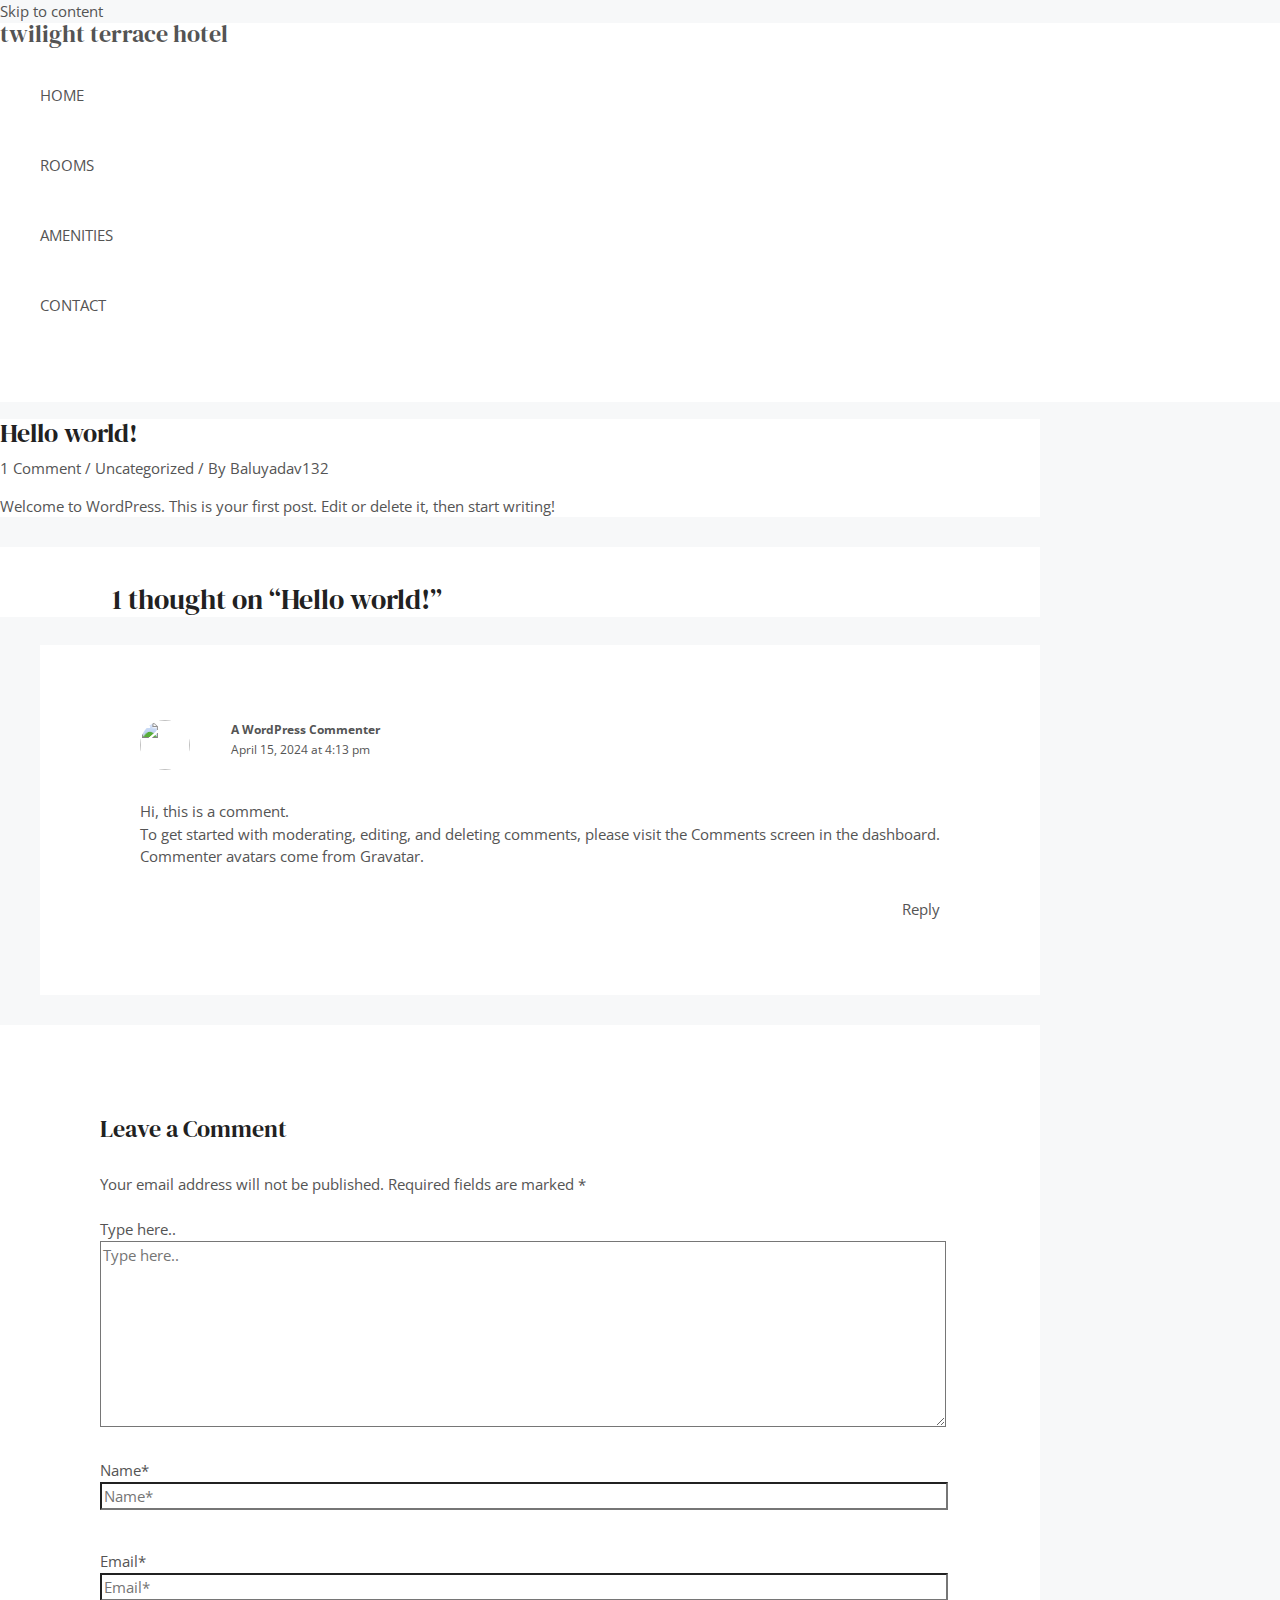
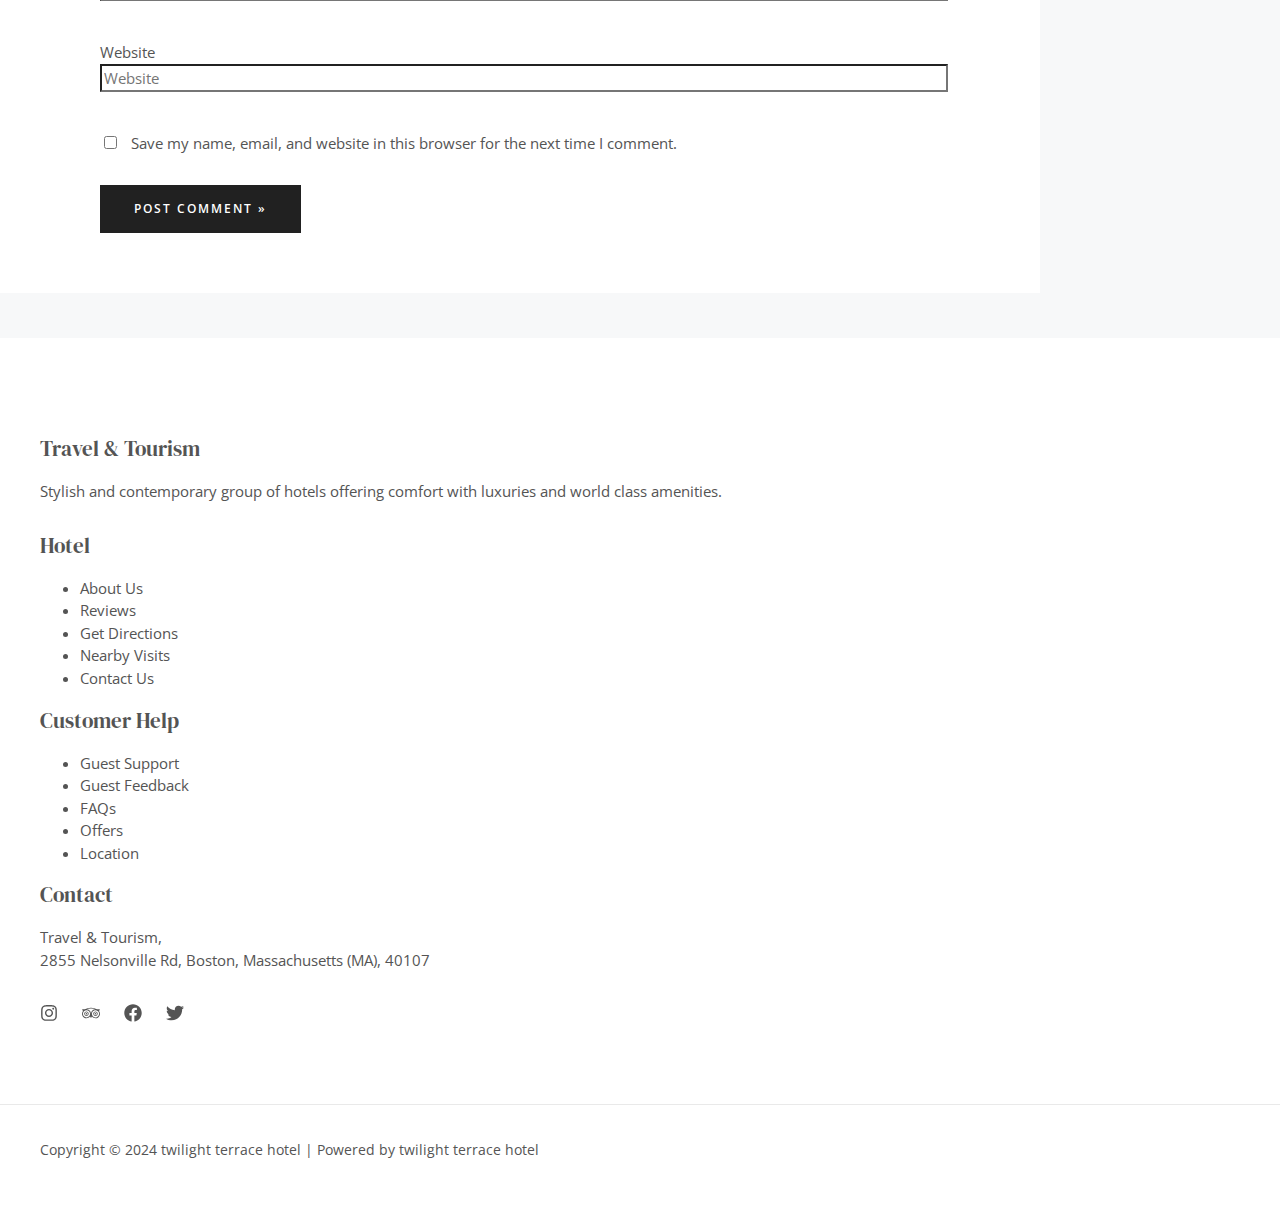
==== commit e1bf2f27: "Add files via upload" ====
--- a/index.html
+++ b/index.html
@@ -4,18 +4,36 @@
 <meta charset="UTF-8">
 <meta name="viewport" content="width=device-width, initial-scale=1">
 	 <link rel="profile" href="https://gmpg.org/xfn/11"> 
-	 <title>Dashboard &#8211; twilight terrace hotel</title>
+	 <title>Hello world! &#8211; twilight terrace hotel</title>
 <meta name="robots" content="noindex, nofollow">
 <link rel="dns-prefetch" href="//fonts.googleapis.com">
 <link rel="alternate" type="application/rss+xml" title="twilight terrace hotel &raquo; Feed" href="https://baluyadav448.github.io/twilight-terrace-hotel/feed/">
 <link rel="alternate" type="application/rss+xml" title="twilight terrace hotel &raquo; Comments Feed" href="https://baluyadav448.github.io/twilight-terrace-hotel/comments/feed/">
+<link rel="alternate" type="application/rss+xml" title="twilight terrace hotel &raquo; Hello world! Comments Feed" href="https://baluyadav448.github.io/twilight-terrace-hotel/hello-world/feed/">
 <script>
 window._wpemojiSettings = {"baseUrl":"https:\/\/s.w.org\/images\/core\/emoji\/15.0.3\/72x72\/","ext":".png","svgUrl":"https:\/\/s.w.org\/images\/core\/emoji\/15.0.3\/svg\/","svgExt":".svg","source":{"concatemoji":"https:\/\/baluyadav448.github.io\/twilight-terrace-hotel\/wp-includes\/js\/wp-emoji-release.min.js?ver=6.5.2"}};
 /*! This file is auto-generated */
 !function(i,n){var o,s,e;function c(e){try{var t={supportTests:e,timestamp:(new Date).valueOf()};sessionStorage.setItem(o,JSON.stringify(t))}catch(e){}}function p(e,t,n){e.clearRect(0,0,e.canvas.width,e.canvas.height),e.fillText(t,0,0);var t=new Uint32Array(e.getImageData(0,0,e.canvas.width,e.canvas.height).data),r=(e.clearRect(0,0,e.canvas.width,e.canvas.height),e.fillText(n,0,0),new Uint32Array(e.getImageData(0,0,e.canvas.width,e.canvas.height).data));return t.every(function(e,t){return e===r[t]})}function u(e,t,n){switch(t){case"flag":return n(e,"🏳️‍⚧️","🏳️​⚧️")?!1:!n(e,"🇺🇳","🇺​🇳")&&!n(e,"🏴󠁧󠁢󠁥󠁮󠁧󠁿","🏴​󠁧​󠁢​󠁥​󠁮​󠁧​󠁿");case"emoji":return!n(e,"🐦‍⬛","🐦​⬛")}return!1}function f(e,t,n){var r="undefined"!=typeof WorkerGlobalScope&&self instanceof WorkerGlobalScope?new OffscreenCanvas(300,150):i.createElement("canvas"),a=r.getContext("2d",{willReadFrequently:!0}),o=(a.textBaseline="top",a.font="600 32px Arial",{});return e.forEach(function(e){o[e]=t(a,e,n)}),o}function t(e){var t=i.createElement("script");t.src=e,t.defer=!0,i.head.appendChild(t)}"undefined"!=typeof Promise&&(o="wpEmojiSettingsSupports",s=["flag","emoji"],n.supports={everything:!0,everythingExceptFlag:!0},e=new Promise(function(e){i.addEventListener("DOMContentLoaded",e,{once:!0})}),new Promise(function(t){var n=function(){try{var e=JSON.parse(sessionStorage.getItem(o));if("object"==typeof e&&"number"==typeof e.timestamp&&(new Date).valueOf()<e.timestamp+604800&&"object"==typeof e.supportTests)return e.supportTests}catch(e){}return null}();if(!n){if("undefined"!=typeof Worker&&"undefined"!=typeof OffscreenCanvas&&"undefined"!=typeof URL&&URL.createObjectURL&&"undefined"!=typeof Blob)try{var e="postMessage("+f.toString()+"("+[JSON.stringify(s),u.toString(),p.toString()].join(",")+"));",r=new Blob([e],{type:"text/javascript"}),a=new Worker(URL.createObjectURL(r),{name:"wpTestEmojiSupports"});return void(a.onmessage=function(e){c(n=e.data),a.terminate(),t(n)})}catch(e){}c(n=f(s,u,p))}t(n)}).then(function(e){for(var t in e)n.supports[t]=e[t],n.supports.everything=n.supports.everything&&n.supports[t],"flag"!==t&&(n.supports.everythingExceptFlag=n.supports.everythingExceptFlag&&n.supports[t]);n.supports.everythingExceptFlag=n.supports.everythingExceptFlag&&!n.supports.flag,n.DOMReady=!1,n.readyCallback=function(){n.DOMReady=!0}}).then(function(){return e}).then(function(){var e;n.supports.everything||(n.readyCallback(),(e=n.source||{}).concatemoji?t(e.concatemoji):e.wpemoji&&e.twemoji&&(t(e.twemoji),t(e.wpemoji)))}))}((window,document),window._wpemojiSettings);
 </script>
 <link rel="stylesheet" id="astra-theme-css-css" href="https://baluyadav448.github.io/twilight-terrace-hotel/wp-content/themes/astra/assets/css/minified/main.min.css?ver=4.6.11" media="all">
-<style id="astra-theme-css-inline-css">:root{--ast-container-default-xlg-padding:6.67em;--ast-container-default-lg-padding:5.67em;--ast-container-default-slg-padding:4.34em;--ast-container-default-md-padding:3.34em;--ast-container-default-sm-padding:6.67em;--ast-container-default-xs-padding:2.4em;--ast-container-default-xxs-padding:1.4em;--ast-code-block-background:#EEEEEE;--ast-comment-inputs-background:#FAFAFA;--ast-normal-container-width:1200px;--ast-narrow-container-width:750px;--ast-blog-title-font-weight:normal;--ast-blog-meta-weight:inherit;}html{font-size:93.75%;}a,.page-title{color:var(--ast-global-color-3);}a:hover,a:focus{color:var(--ast-global-color-1);}body,button,input,select,textarea,.ast-button,.ast-custom-button{font-family:'Open Sans',sans-serif;font-weight:400;font-size:15px;font-size:1rem;line-height:var(--ast-body-line-height,1.5em);}blockquote{color:var(--ast-global-color-3);}p,.entry-content p{margin-bottom:2em;}h1,.entry-content h1,h2,.entry-content h2,h3,.entry-content h3,h4,.entry-content h4,h5,.entry-content h5,h6,.entry-content h6,.site-title,.site-title a{font-family:'DM Serif Display',serif;font-weight:400;}.site-title{font-size:24px;font-size:1.6rem;display:block;}.site-header .site-description{font-size:15px;font-size:1rem;display:none;}.entry-title{font-size:26px;font-size:1.7333333333333rem;}.archive .ast-article-post .ast-article-inner,.blog .ast-article-post .ast-article-inner,.archive .ast-article-post .ast-article-inner:hover,.blog .ast-article-post .ast-article-inner:hover{overflow:hidden;}h1,.entry-content h1{font-size:70px;font-size:4.6666666666667rem;font-family:'DM Serif Display',serif;line-height:1.1em;}h2,.entry-content h2{font-size:42px;font-size:2.8rem;font-family:'DM Serif Display',serif;line-height:1.3em;}h3,.entry-content h3{font-size:28px;font-size:1.8666666666667rem;font-family:'DM Serif Display',serif;line-height:1.3em;}h4,.entry-content h4{font-size:24px;font-size:1.6rem;line-height:1.2em;font-family:'DM Serif Display',serif;}h5,.entry-content h5{font-size:20px;font-size:1.3333333333333rem;line-height:1.2em;font-family:'DM Serif Display',serif;}h6,.entry-content h6{font-size:15px;font-size:1rem;line-height:1.25em;font-family:'DM Serif Display',serif;}::selection{background-color:var(--ast-global-color-0);color:#ffffff;}body,h1,.entry-title a,.entry-content h1,h2,.entry-content h2,h3,.entry-content h3,h4,.entry-content h4,h5,.entry-content h5,h6,.entry-content h6{color:var(--ast-global-color-3);}.tagcloud a:hover,.tagcloud a:focus,.tagcloud a.current-item{color:#ffffff;border-color:var(--ast-global-color-3);background-color:var(--ast-global-color-3);}input:focus,input[type="text"]:focus,input[type="email"]:focus,input[type="url"]:focus,input[type="password"]:focus,input[type="reset"]:focus,input[type="search"]:focus,textarea:focus{border-color:var(--ast-global-color-3);}input[type="radio"]:checked,input[type=reset],input[type="checkbox"]:checked,input[type="checkbox"]:hover:checked,input[type="checkbox"]:focus:checked,input[type=range]::-webkit-slider-thumb{border-color:var(--ast-global-color-3);background-color:var(--ast-global-color-3);box-shadow:none;}.site-footer a:hover + .post-count,.site-footer a:focus + .post-count{background:var(--ast-global-color-3);border-color:var(--ast-global-color-3);}.single .nav-links .nav-previous,.single .nav-links .nav-next{color:var(--ast-global-color-3);}.entry-meta,.entry-meta *{line-height:1.45;color:var(--ast-global-color-3);}.entry-meta a:not(.ast-button):hover,.entry-meta a:not(.ast-button):hover *,.entry-meta a:not(.ast-button):focus,.entry-meta a:not(.ast-button):focus *,.page-links > .page-link,.page-links .page-link:hover,.post-navigation a:hover{color:var(--ast-global-color-1);}#cat option,.secondary .calendar_wrap thead a,.secondary .calendar_wrap thead a:visited{color:var(--ast-global-color-3);}.secondary .calendar_wrap #today,.ast-progress-val span{background:var(--ast-global-color-3);}.secondary a:hover + .post-count,.secondary a:focus + .post-count{background:var(--ast-global-color-3);border-color:var(--ast-global-color-3);}.calendar_wrap #today > a{color:#ffffff;}.page-links .page-link,.single .post-navigation a{color:var(--ast-global-color-3);}.ast-search-menu-icon .search-form button.search-submit{padding:0 4px;}.ast-search-menu-icon form.search-form{padding-right:0;}.ast-search-menu-icon.slide-search input.search-field{width:0;}.ast-header-search .ast-search-menu-icon.ast-dropdown-active .search-form,.ast-header-search .ast-search-menu-icon.ast-dropdown-active .search-field:focus{transition:all 0.2s;}.search-form input.search-field:focus{outline:none;}.wp-block-latest-posts > li > a{color:var(--ast-global-color-2);}.widget-title,.widget .wp-block-heading{font-size:21px;font-size:1.4rem;color:var(--ast-global-color-3);}.ast-search-menu-icon.slide-search a:focus-visible:focus-visible,.astra-search-icon:focus-visible,#close:focus-visible,a:focus-visible,.ast-menu-toggle:focus-visible,.site .skip-link:focus-visible,.wp-block-loginout input:focus-visible,.wp-block-search.wp-block-search__button-inside .wp-block-search__inside-wrapper,.ast-header-navigation-arrow:focus-visible,.woocommerce .wc-proceed-to-checkout > .checkout-button:focus-visible,.woocommerce .woocommerce-MyAccount-navigation ul li a:focus-visible,.ast-orders-table__row .ast-orders-table__cell:focus-visible,.woocommerce .woocommerce-order-details .order-again > .button:focus-visible,.woocommerce .woocommerce-message a.button.wc-forward:focus-visible,.woocommerce #minus_qty:focus-visible,.woocommerce #plus_qty:focus-visible,a#ast-apply-coupon:focus-visible,.woocommerce .woocommerce-info a:focus-visible,.woocommerce .astra-shop-summary-wrap a:focus-visible,.woocommerce a.wc-forward:focus-visible,#ast-apply-coupon:focus-visible,.woocommerce-js .woocommerce-mini-cart-item a.remove:focus-visible,#close:focus-visible,.button.search-submit:focus-visible,#search_submit:focus,.normal-search:focus-visible{outline-style:dotted;outline-color:inherit;outline-width:thin;}input:focus,input[type="text"]:focus,input[type="email"]:focus,input[type="url"]:focus,input[type="password"]:focus,input[type="reset"]:focus,input[type="search"]:focus,input[type="number"]:focus,textarea:focus,.wp-block-search__input:focus,[data-section="section-header-mobile-trigger"] .ast-button-wrap .ast-mobile-menu-trigger-minimal:focus,.ast-mobile-popup-drawer.active .menu-toggle-close:focus,.woocommerce-ordering select.orderby:focus,#ast-scroll-top:focus,#coupon_code:focus,.woocommerce-page #comment:focus,.woocommerce #reviews #respond input#submit:focus,.woocommerce a.add_to_cart_button:focus,.woocommerce .button.single_add_to_cart_button:focus,.woocommerce .woocommerce-cart-form button:focus,.woocommerce .woocommerce-cart-form__cart-item .quantity .qty:focus,.woocommerce .woocommerce-billing-fields .woocommerce-billing-fields__field-wrapper .woocommerce-input-wrapper > .input-text:focus,.woocommerce #order_comments:focus,.woocommerce #place_order:focus,.woocommerce .woocommerce-address-fields .woocommerce-address-fields__field-wrapper .woocommerce-input-wrapper > .input-text:focus,.woocommerce .woocommerce-MyAccount-content form button:focus,.woocommerce .woocommerce-MyAccount-content .woocommerce-EditAccountForm .woocommerce-form-row .woocommerce-Input.input-text:focus,.woocommerce .ast-woocommerce-container .woocommerce-pagination ul.page-numbers li a:focus,body #content .woocommerce form .form-row .select2-container--default .select2-selection--single:focus,#ast-coupon-code:focus,.woocommerce.woocommerce-js .quantity input[type=number]:focus,.woocommerce-js .woocommerce-mini-cart-item .quantity input[type=number]:focus,.woocommerce p#ast-coupon-trigger:focus{border-style:dotted;border-color:inherit;border-width:thin;}input{outline:none;}.ast-logo-title-inline .site-logo-img{padding-right:1em;}body .ast-oembed-container *{position:absolute;top:0;width:100%;height:100%;left:0;}body .wp-block-embed-pocket-casts .ast-oembed-container *{position:unset;}.ast-single-post-featured-section + article {margin-top: 2em;}.site-content .ast-single-post-featured-section img {width: 100%;overflow: hidden;object-fit: cover;}.site > .ast-single-related-posts-container {margin-top: 0;}@media (min-width: 922px) {.ast-desktop .ast-container--narrow {max-width: var(--ast-narrow-container-width);margin: 0 auto;}}@media (max-width:921px){#ast-desktop-header{display:none;}}@media (min-width:922px){#ast-mobile-header{display:none;}}.wp-block-buttons.aligncenter{justify-content:center;}@media (max-width:921px){.ast-theme-transparent-header #primary,.ast-theme-transparent-header #secondary{padding:0;}}@media (max-width:921px){.ast-plain-container.ast-no-sidebar #primary{padding:0;}}.ast-plain-container.ast-no-sidebar #primary{margin-top:0;margin-bottom:0;}.wp-block-button.is-style-outline .wp-block-button__link{border-color:var(--ast-global-color-1);}div.wp-block-button.is-style-outline > .wp-block-button__link:not(.has-text-color),div.wp-block-button.wp-block-button__link.is-style-outline:not(.has-text-color){color:var(--ast-global-color-1);}.wp-block-button.is-style-outline .wp-block-button__link:hover,.wp-block-buttons .wp-block-button.is-style-outline .wp-block-button__link:focus,.wp-block-buttons .wp-block-button.is-style-outline > .wp-block-button__link:not(.has-text-color):hover,.wp-block-buttons .wp-block-button.wp-block-button__link.is-style-outline:not(.has-text-color):hover{color:var(--ast-global-color-5);background-color:var(--ast-global-color-3);border-color:var(--ast-global-color-3);}.post-page-numbers.current .page-link,.ast-pagination .page-numbers.current{color:#ffffff;border-color:var(--ast-global-color-0);background-color:var(--ast-global-color-0);}.wp-block-button.is-style-outline .wp-block-button__link.wp-element-button,.ast-outline-button{border-color:var(--ast-global-color-1);font-family:'Open Sans',sans-serif;font-weight:600;font-size:12px;font-size:0.8rem;line-height:1em;border-top-left-radius:0px;border-top-right-radius:0px;border-bottom-right-radius:0px;border-bottom-left-radius:0px;}.wp-block-buttons .wp-block-button.is-style-outline > .wp-block-button__link:not(.has-text-color),.wp-block-buttons .wp-block-button.wp-block-button__link.is-style-outline:not(.has-text-color),.ast-outline-button{color:var(--ast-global-color-1);}.wp-block-button.is-style-outline .wp-block-button__link:hover,.wp-block-buttons .wp-block-button.is-style-outline .wp-block-button__link:focus,.wp-block-buttons .wp-block-button.is-style-outline > .wp-block-button__link:not(.has-text-color):hover,.wp-block-buttons .wp-block-button.wp-block-button__link.is-style-outline:not(.has-text-color):hover,.ast-outline-button:hover,.ast-outline-button:focus,.wp-block-uagb-buttons-child .uagb-buttons-repeater.ast-outline-button:hover,.wp-block-uagb-buttons-child .uagb-buttons-repeater.ast-outline-button:focus{color:var(--ast-global-color-5);background-color:var(--ast-global-color-3);border-color:var(--ast-global-color-3);}.wp-block-button .wp-block-button__link.wp-element-button.is-style-outline:not(.has-background),.wp-block-button.is-style-outline>.wp-block-button__link.wp-element-button:not(.has-background),.ast-outline-button{background-color:var(--ast-global-color-1);}.entry-content[ast-blocks-layout] > figure{margin-bottom:1em;}@media (max-width:921px){.ast-separate-container #primary,.ast-separate-container #secondary{padding:1.5em 0;}#primary,#secondary{padding:1.5em 0;margin:0;}.ast-left-sidebar #content > .ast-container{display:flex;flex-direction:column-reverse;width:100%;}.ast-separate-container .ast-article-post,.ast-separate-container .ast-article-single{padding:1.5em 2.14em;}.ast-author-box img.avatar{margin:20px 0 0 0;}}@media (min-width:922px){.ast-separate-container.ast-right-sidebar #primary,.ast-separate-container.ast-left-sidebar #primary{border:0;}.search-no-results.ast-separate-container #primary{margin-bottom:4em;}}.wp-block-button .wp-block-button__link{color:var(--ast-global-color-5);}.wp-block-button .wp-block-button__link:hover,.wp-block-button .wp-block-button__link:focus{color:var(--ast-global-color-5);background-color:var(--ast-global-color-3);border-color:var(--ast-global-color-3);}.elementor-widget-heading h1.elementor-heading-title{line-height:1.1em;}.elementor-widget-heading h2.elementor-heading-title{line-height:1.3em;}.elementor-widget-heading h3.elementor-heading-title{line-height:1.3em;}.elementor-widget-heading h4.elementor-heading-title{line-height:1.2em;}.elementor-widget-heading h5.elementor-heading-title{line-height:1.2em;}.elementor-widget-heading h6.elementor-heading-title{line-height:1.25em;}.wp-block-button .wp-block-button__link,.wp-block-search .wp-block-search__button,body .wp-block-file .wp-block-file__button{border-style:solid;border-top-width:0px;border-right-width:0px;border-left-width:0px;border-bottom-width:0px;border-color:var(--ast-global-color-1);background-color:var(--ast-global-color-1);color:var(--ast-global-color-5);font-family:'Open Sans',sans-serif;font-weight:600;line-height:1em;text-transform:uppercase;letter-spacing:2px;font-size:12px;font-size:0.8rem;border-top-left-radius:0px;border-top-right-radius:0px;border-bottom-right-radius:0px;border-bottom-left-radius:0px;padding-top:18px;padding-right:34px;padding-bottom:18px;padding-left:34px;}@media (max-width:921px){.wp-block-button .wp-block-button__link,.wp-block-search .wp-block-search__button,body .wp-block-file .wp-block-file__button{padding-top:15px;padding-right:24px;padding-bottom:15px;padding-left:24px;}}@media (max-width:544px){.wp-block-button .wp-block-button__link,.wp-block-search .wp-block-search__button,body .wp-block-file .wp-block-file__button{padding-top:13px;padding-right:21px;padding-bottom:13px;padding-left:21px;}}.menu-toggle,button,.ast-button,.ast-custom-button,.button,input#submit,input[type="button"],input[type="submit"],input[type="reset"],form[CLASS*="wp-block-search__"].wp-block-search .wp-block-search__inside-wrapper .wp-block-search__button,body .wp-block-file .wp-block-file__button,.woocommerce-js a.button,.woocommerce button.button,.woocommerce .woocommerce-message a.button,.woocommerce #respond input#submit.alt,.woocommerce input.button.alt,.woocommerce input.button,.woocommerce input.button:disabled,.woocommerce input.button:disabled[disabled],.woocommerce input.button:disabled:hover,.woocommerce input.button:disabled[disabled]:hover,.woocommerce #respond input#submit,.woocommerce button.button.alt.disabled,.wc-block-grid__products .wc-block-grid__product .wp-block-button__link,.wc-block-grid__product-onsale,[CLASS*="wc-block"] button,.woocommerce-js .astra-cart-drawer .astra-cart-drawer-content .woocommerce-mini-cart__buttons .button:not(.checkout):not(.ast-continue-shopping),.woocommerce-js .astra-cart-drawer .astra-cart-drawer-content .woocommerce-mini-cart__buttons a.checkout,.woocommerce button.button.alt.disabled.wc-variation-selection-needed,[CLASS*="wc-block"] .wc-block-components-button{border-style:solid;border-top-width:0px;border-right-width:0px;border-left-width:0px;border-bottom-width:0px;color:var(--ast-global-color-5);border-color:var(--ast-global-color-1);background-color:var(--ast-global-color-1);padding-top:18px;padding-right:34px;padding-bottom:18px;padding-left:34px;font-family:'Open Sans',sans-serif;font-weight:600;font-size:12px;font-size:0.8rem;line-height:1em;text-transform:uppercase;letter-spacing:2px;border-top-left-radius:0px;border-top-right-radius:0px;border-bottom-right-radius:0px;border-bottom-left-radius:0px;}button:focus,.menu-toggle:hover,button:hover,.ast-button:hover,.ast-custom-button:hover .button:hover,.ast-custom-button:hover ,input[type=reset]:hover,input[type=reset]:focus,input#submit:hover,input#submit:focus,input[type="button"]:hover,input[type="button"]:focus,input[type="submit"]:hover,input[type="submit"]:focus,form[CLASS*="wp-block-search__"].wp-block-search .wp-block-search__inside-wrapper .wp-block-search__button:hover,form[CLASS*="wp-block-search__"].wp-block-search .wp-block-search__inside-wrapper .wp-block-search__button:focus,body .wp-block-file .wp-block-file__button:hover,body .wp-block-file .wp-block-file__button:focus,.woocommerce-js a.button:hover,.woocommerce button.button:hover,.woocommerce .woocommerce-message a.button:hover,.woocommerce #respond input#submit:hover,.woocommerce #respond input#submit.alt:hover,.woocommerce input.button.alt:hover,.woocommerce input.button:hover,.woocommerce button.button.alt.disabled:hover,.wc-block-grid__products .wc-block-grid__product .wp-block-button__link:hover,[CLASS*="wc-block"] button:hover,.woocommerce-js .astra-cart-drawer .astra-cart-drawer-content .woocommerce-mini-cart__buttons .button:not(.checkout):not(.ast-continue-shopping):hover,.woocommerce-js .astra-cart-drawer .astra-cart-drawer-content .woocommerce-mini-cart__buttons a.checkout:hover,.woocommerce button.button.alt.disabled.wc-variation-selection-needed:hover,[CLASS*="wc-block"] .wc-block-components-button:hover,[CLASS*="wc-block"] .wc-block-components-button:focus{color:var(--ast-global-color-5);background-color:var(--ast-global-color-3);border-color:var(--ast-global-color-3);}@media (max-width:921px){.menu-toggle,button,.ast-button,.ast-custom-button,.button,input#submit,input[type="button"],input[type="submit"],input[type="reset"],form[CLASS*="wp-block-search__"].wp-block-search .wp-block-search__inside-wrapper .wp-block-search__button,body .wp-block-file .wp-block-file__button,.woocommerce-js a.button,.woocommerce button.button,.woocommerce .woocommerce-message a.button,.woocommerce #respond input#submit.alt,.woocommerce input.button.alt,.woocommerce input.button,.woocommerce input.button:disabled,.woocommerce input.button:disabled[disabled],.woocommerce input.button:disabled:hover,.woocommerce input.button:disabled[disabled]:hover,.woocommerce #respond input#submit,.woocommerce button.button.alt.disabled,.wc-block-grid__products .wc-block-grid__product .wp-block-button__link,.wc-block-grid__product-onsale,[CLASS*="wc-block"] button,.woocommerce-js .astra-cart-drawer .astra-cart-drawer-content .woocommerce-mini-cart__buttons .button:not(.checkout):not(.ast-continue-shopping),.woocommerce-js .astra-cart-drawer .astra-cart-drawer-content .woocommerce-mini-cart__buttons a.checkout,.woocommerce button.button.alt.disabled.wc-variation-selection-needed,[CLASS*="wc-block"] .wc-block-components-button{padding-top:15px;padding-right:24px;padding-bottom:15px;padding-left:24px;}}@media (max-width:544px){.menu-toggle,button,.ast-button,.ast-custom-button,.button,input#submit,input[type="button"],input[type="submit"],input[type="reset"],form[CLASS*="wp-block-search__"].wp-block-search .wp-block-search__inside-wrapper .wp-block-search__button,body .wp-block-file .wp-block-file__button,.woocommerce-js a.button,.woocommerce button.button,.woocommerce .woocommerce-message a.button,.woocommerce #respond input#submit.alt,.woocommerce input.button.alt,.woocommerce input.button,.woocommerce input.button:disabled,.woocommerce input.button:disabled[disabled],.woocommerce input.button:disabled:hover,.woocommerce input.button:disabled[disabled]:hover,.woocommerce #respond input#submit,.woocommerce button.button.alt.disabled,.wc-block-grid__products .wc-block-grid__product .wp-block-button__link,.wc-block-grid__product-onsale,[CLASS*="wc-block"] button,.woocommerce-js .astra-cart-drawer .astra-cart-drawer-content .woocommerce-mini-cart__buttons .button:not(.checkout):not(.ast-continue-shopping),.woocommerce-js .astra-cart-drawer .astra-cart-drawer-content .woocommerce-mini-cart__buttons a.checkout,.woocommerce button.button.alt.disabled.wc-variation-selection-needed,[CLASS*="wc-block"] .wc-block-components-button{padding-top:13px;padding-right:21px;padding-bottom:13px;padding-left:21px;}}@media (max-width:921px){.ast-mobile-header-stack .main-header-bar .ast-search-menu-icon{display:inline-block;}.ast-header-break-point.ast-header-custom-item-outside .ast-mobile-header-stack .main-header-bar .ast-search-icon{margin:0;}.ast-comment-avatar-wrap img{max-width:2.5em;}.ast-comment-meta{padding:0 1.8888em 1.3333em;}.ast-separate-container .ast-comment-list li.depth-1{padding:1.5em 2.14em;}.ast-separate-container .comment-respond{padding:2em 2.14em;}}@media (min-width:544px){.ast-container{max-width:100%;}}@media (max-width:544px){.ast-separate-container .ast-article-post,.ast-separate-container .ast-article-single,.ast-separate-container .comments-title,.ast-separate-container .ast-archive-description{padding:1.5em 1em;}.ast-separate-container #content .ast-container{padding-left:0.54em;padding-right:0.54em;}.ast-separate-container .ast-comment-list .bypostauthor{padding:.5em;}.ast-search-menu-icon.ast-dropdown-active .search-field{width:170px;}}body,.ast-separate-container{background-color:var(--ast-global-color-4);;background-image:none;;}@media (max-width:921px){.site-title{display:block;}.site-header .site-description{display:none;}h1,.entry-content h1{font-size:60px;}h2,.entry-content h2{font-size:34px;}h3,.entry-content h3{font-size:28px;}h4,.entry-content h4{font-size:22px;font-size:1.4666666666667rem;}h5,.entry-content h5{font-size:18px;font-size:1.2rem;}h6,.entry-content h6{font-size:15px;font-size:1rem;}}@media (max-width:544px){.site-title{display:block;}.site-header .site-description{display:none;}h1,.entry-content h1{font-size:38px;}h2,.entry-content h2{font-size:28px;}h3,.entry-content h3{font-size:24px;}h4,.entry-content h4{font-size:22px;font-size:1.4666666666667rem;}h5,.entry-content h5{font-size:18px;font-size:1.2rem;}h6,.entry-content h6{font-size:14px;font-size:0.93333333333333rem;}}@media (max-width:921px){html{font-size:85.5%;}}@media (max-width:544px){html{font-size:85.5%;}}@media (min-width:922px){.ast-container{max-width:1240px;}}@media (min-width:922px){.site-content .ast-container{display:flex;}}@media (max-width:921px){.site-content .ast-container{flex-direction:column;}}@media (min-width:922px){.main-header-menu .sub-menu .menu-item.ast-left-align-sub-menu:hover > .sub-menu,.main-header-menu .sub-menu .menu-item.ast-left-align-sub-menu.focus > .sub-menu{margin-left:-0px;}}.site .comments-area{padding-bottom:3em;}.wp-block-file {display: flex;align-items: center;flex-wrap: wrap;justify-content: space-between;}.wp-block-pullquote {border: none;}.wp-block-pullquote blockquote::before {content: "\201D";font-family: "Helvetica",sans-serif;display: flex;transform: rotate( 180deg );font-size: 6rem;font-style: normal;line-height: 1;font-weight: bold;align-items: center;justify-content: center;}.has-text-align-right > blockquote::before {justify-content: flex-start;}.has-text-align-left > blockquote::before {justify-content: flex-end;}figure.wp-block-pullquote.is-style-solid-color blockquote {max-width: 100%;text-align: inherit;}html body {--wp--custom--ast-default-block-top-padding: 3em;--wp--custom--ast-default-block-right-padding: 3em;--wp--custom--ast-default-block-bottom-padding: 3em;--wp--custom--ast-default-block-left-padding: 3em;--wp--custom--ast-container-width: 1200px;--wp--custom--ast-content-width-size: 1200px;--wp--custom--ast-wide-width-size: calc(1200px + var(--wp--custom--ast-default-block-left-padding) + var(--wp--custom--ast-default-block-right-padding));}.ast-narrow-container {--wp--custom--ast-content-width-size: 750px;--wp--custom--ast-wide-width-size: 750px;}@media(max-width: 921px) {html body {--wp--custom--ast-default-block-top-padding: 3em;--wp--custom--ast-default-block-right-padding: 2em;--wp--custom--ast-default-block-bottom-padding: 3em;--wp--custom--ast-default-block-left-padding: 2em;}}@media(max-width: 544px) {html body {--wp--custom--ast-default-block-top-padding: 3em;--wp--custom--ast-default-block-right-padding: 1.5em;--wp--custom--ast-default-block-bottom-padding: 3em;--wp--custom--ast-default-block-left-padding: 1.5em;}}.entry-content > .wp-block-group,.entry-content > .wp-block-cover,.entry-content > .wp-block-columns {padding-top: var(--wp--custom--ast-default-block-top-padding);padding-right: var(--wp--custom--ast-default-block-right-padding);padding-bottom: var(--wp--custom--ast-default-block-bottom-padding);padding-left: var(--wp--custom--ast-default-block-left-padding);}.ast-plain-container.ast-no-sidebar .entry-content > .alignfull,.ast-page-builder-template .ast-no-sidebar .entry-content > .alignfull {margin-left: calc( -50vw + 50%);margin-right: calc( -50vw + 50%);max-width: 100vw;width: 100vw;}.ast-plain-container.ast-no-sidebar .entry-content .alignfull .alignfull,.ast-page-builder-template.ast-no-sidebar .entry-content .alignfull .alignfull,.ast-plain-container.ast-no-sidebar .entry-content .alignfull .alignwide,.ast-page-builder-template.ast-no-sidebar .entry-content .alignfull .alignwide,.ast-plain-container.ast-no-sidebar .entry-content .alignwide .alignfull,.ast-page-builder-template.ast-no-sidebar .entry-content .alignwide .alignfull,.ast-plain-container.ast-no-sidebar .entry-content .alignwide .alignwide,.ast-page-builder-template.ast-no-sidebar .entry-content .alignwide .alignwide,.ast-plain-container.ast-no-sidebar .entry-content .wp-block-column .alignfull,.ast-page-builder-template.ast-no-sidebar .entry-content .wp-block-column .alignfull,.ast-plain-container.ast-no-sidebar .entry-content .wp-block-column .alignwide,.ast-page-builder-template.ast-no-sidebar .entry-content .wp-block-column .alignwide {margin-left: auto;margin-right: auto;width: 100%;}[ast-blocks-layout] .wp-block-separator:not(.is-style-dots) {height: 0;}[ast-blocks-layout] .wp-block-separator {margin: 20px auto;}[ast-blocks-layout] .wp-block-separator:not(.is-style-wide):not(.is-style-dots) {max-width: 100px;}[ast-blocks-layout] .wp-block-separator.has-background {padding: 0;}.entry-content[ast-blocks-layout] > * {max-width: var(--wp--custom--ast-content-width-size);margin-left: auto;margin-right: auto;}.entry-content[ast-blocks-layout] > .alignwide {max-width: var(--wp--custom--ast-wide-width-size);}.entry-content[ast-blocks-layout] .alignfull {max-width: none;}.entry-content .wp-block-columns {margin-bottom: 0;}blockquote {margin: 1.5em;border-color: rgba(0,0,0,0.05);}.wp-block-quote:not(.has-text-align-right):not(.has-text-align-center) {border-left: 5px solid rgba(0,0,0,0.05);}.has-text-align-right > blockquote,blockquote.has-text-align-right {border-right: 5px solid rgba(0,0,0,0.05);}.has-text-align-left > blockquote,blockquote.has-text-align-left {border-left: 5px solid rgba(0,0,0,0.05);}.wp-block-site-tagline,.wp-block-latest-posts .read-more {margin-top: 15px;}.wp-block-loginout p label {display: block;}.wp-block-loginout p:not(.login-remember):not(.login-submit) input {width: 100%;}.wp-block-loginout input:focus {border-color: transparent;}.wp-block-loginout input:focus {outline: thin dotted;}.entry-content .wp-block-media-text .wp-block-media-text__content {padding: 0 0 0 8%;}.entry-content .wp-block-media-text.has-media-on-the-right .wp-block-media-text__content {padding: 0 8% 0 0;}.entry-content .wp-block-media-text.has-background .wp-block-media-text__content {padding: 8%;}.entry-content .wp-block-cover:not([class*="background-color"]) .wp-block-cover__inner-container,.entry-content .wp-block-cover:not([class*="background-color"]) .wp-block-cover-image-text,.entry-content .wp-block-cover:not([class*="background-color"]) .wp-block-cover-text,.entry-content .wp-block-cover-image:not([class*="background-color"]) .wp-block-cover__inner-container,.entry-content .wp-block-cover-image:not([class*="background-color"]) .wp-block-cover-image-text,.entry-content .wp-block-cover-image:not([class*="background-color"]) .wp-block-cover-text {color: var(--ast-global-color-5);}.wp-block-loginout .login-remember input {width: 1.1rem;height: 1.1rem;margin: 0 5px 4px 0;vertical-align: middle;}.wp-block-latest-posts > li > *:first-child,.wp-block-latest-posts:not(.is-grid) > li:first-child {margin-top: 0;}.wp-block-search__inside-wrapper .wp-block-search__input {padding: 0 10px;color: var(--ast-global-color-3);background: var(--ast-global-color-5);border-color: var(--ast-border-color);}.wp-block-latest-posts .read-more {margin-bottom: 1.5em;}.wp-block-search__no-button .wp-block-search__inside-wrapper .wp-block-search__input {padding-top: 5px;padding-bottom: 5px;}.wp-block-latest-posts .wp-block-latest-posts__post-date,.wp-block-latest-posts .wp-block-latest-posts__post-author {font-size: 1rem;}.wp-block-latest-posts > li > *,.wp-block-latest-posts:not(.is-grid) > li {margin-top: 12px;margin-bottom: 12px;}.ast-page-builder-template .entry-content[ast-blocks-layout] > *,.ast-page-builder-template .entry-content[ast-blocks-layout] > .alignfull > * {max-width: none;}.ast-page-builder-template .entry-content[ast-blocks-layout] > .alignwide > * {max-width: var(--wp--custom--ast-wide-width-size);}.ast-page-builder-template .entry-content[ast-blocks-layout] > .inherit-container-width > *,.ast-page-builder-template .entry-content[ast-blocks-layout] > * > *,.entry-content[ast-blocks-layout] > .wp-block-cover .wp-block-cover__inner-container {max-width: var(--wp--custom--ast-content-width-size);margin-left: auto;margin-right: auto;}.entry-content[ast-blocks-layout] .wp-block-cover:not(.alignleft):not(.alignright) {width: auto;}@media(max-width: 1200px) {.ast-separate-container .entry-content > .alignfull,.ast-separate-container .entry-content[ast-blocks-layout] > .alignwide,.ast-plain-container .entry-content[ast-blocks-layout] > .alignwide,.ast-plain-container .entry-content .alignfull {margin-left: calc(-1 * min(var(--ast-container-default-xlg-padding),20px)) ;margin-right: calc(-1 * min(var(--ast-container-default-xlg-padding),20px));}}@media(min-width: 1201px) {.ast-separate-container .entry-content > .alignfull {margin-left: calc(-1 * var(--ast-container-default-xlg-padding) );margin-right: calc(-1 * var(--ast-container-default-xlg-padding) );}.ast-separate-container .entry-content[ast-blocks-layout] > .alignwide,.ast-plain-container .entry-content[ast-blocks-layout] > .alignwide {margin-left: calc(-1 * var(--wp--custom--ast-default-block-left-padding) );margin-right: calc(-1 * var(--wp--custom--ast-default-block-right-padding) );}}@media(min-width: 921px) {.ast-separate-container .entry-content .wp-block-group.alignwide:not(.inherit-container-width) > :where(:not(.alignleft):not(.alignright)),.ast-plain-container .entry-content .wp-block-group.alignwide:not(.inherit-container-width) > :where(:not(.alignleft):not(.alignright)) {max-width: calc( var(--wp--custom--ast-content-width-size) + 80px );}.ast-plain-container.ast-right-sidebar .entry-content[ast-blocks-layout] .alignfull,.ast-plain-container.ast-left-sidebar .entry-content[ast-blocks-layout] .alignfull {margin-left: -60px;margin-right: -60px;}}@media(min-width: 544px) {.entry-content > .alignleft {margin-right: 20px;}.entry-content > .alignright {margin-left: 20px;}}@media (max-width:544px){.wp-block-columns .wp-block-column:not(:last-child){margin-bottom:20px;}.wp-block-latest-posts{margin:0;}}@media( max-width: 600px ) {.entry-content .wp-block-media-text .wp-block-media-text__content,.entry-content .wp-block-media-text.has-media-on-the-right .wp-block-media-text__content {padding: 8% 0 0;}.entry-content .wp-block-media-text.has-background .wp-block-media-text__content {padding: 8%;}}.ast-page-builder-template .entry-header {padding-left: 0;}.ast-narrow-container .site-content .wp-block-uagb-image--align-full .wp-block-uagb-image__figure {max-width: 100%;margin-left: auto;margin-right: auto;}:root .has-ast-global-color-0-color{color:var(--ast-global-color-0);}:root .has-ast-global-color-0-background-color{background-color:var(--ast-global-color-0);}:root .wp-block-button .has-ast-global-color-0-color{color:var(--ast-global-color-0);}:root .wp-block-button .has-ast-global-color-0-background-color{background-color:var(--ast-global-color-0);}:root .has-ast-global-color-1-color{color:var(--ast-global-color-1);}:root .has-ast-global-color-1-background-color{background-color:var(--ast-global-color-1);}:root .wp-block-button .has-ast-global-color-1-color{color:var(--ast-global-color-1);}:root .wp-block-button .has-ast-global-color-1-background-color{background-color:var(--ast-global-color-1);}:root .has-ast-global-color-2-color{color:var(--ast-global-color-2);}:root .has-ast-global-color-2-background-color{background-color:var(--ast-global-color-2);}:root .wp-block-button .has-ast-global-color-2-color{color:var(--ast-global-color-2);}:root .wp-block-button .has-ast-global-color-2-background-color{background-color:var(--ast-global-color-2);}:root .has-ast-global-color-3-color{color:var(--ast-global-color-3);}:root .has-ast-global-color-3-background-color{background-color:var(--ast-global-color-3);}:root .wp-block-button .has-ast-global-color-3-color{color:var(--ast-global-color-3);}:root .wp-block-button .has-ast-global-color-3-background-color{background-color:var(--ast-global-color-3);}:root .has-ast-global-color-4-color{color:var(--ast-global-color-4);}:root .has-ast-global-color-4-background-color{background-color:var(--ast-global-color-4);}:root .wp-block-button .has-ast-global-color-4-color{color:var(--ast-global-color-4);}:root .wp-block-button .has-ast-global-color-4-background-color{background-color:var(--ast-global-color-4);}:root .has-ast-global-color-5-color{color:var(--ast-global-color-5);}:root .has-ast-global-color-5-background-color{background-color:var(--ast-global-color-5);}:root .wp-block-button .has-ast-global-color-5-color{color:var(--ast-global-color-5);}:root .wp-block-button .has-ast-global-color-5-background-color{background-color:var(--ast-global-color-5);}:root .has-ast-global-color-6-color{color:var(--ast-global-color-6);}:root .has-ast-global-color-6-background-color{background-color:var(--ast-global-color-6);}:root .wp-block-button .has-ast-global-color-6-color{color:var(--ast-global-color-6);}:root .wp-block-button .has-ast-global-color-6-background-color{background-color:var(--ast-global-color-6);}:root .has-ast-global-color-7-color{color:var(--ast-global-color-7);}:root .has-ast-global-color-7-background-color{background-color:var(--ast-global-color-7);}:root .wp-block-button .has-ast-global-color-7-color{color:var(--ast-global-color-7);}:root .wp-block-button .has-ast-global-color-7-background-color{background-color:var(--ast-global-color-7);}:root .has-ast-global-color-8-color{color:var(--ast-global-color-8);}:root .has-ast-global-color-8-background-color{background-color:var(--ast-global-color-8);}:root .wp-block-button .has-ast-global-color-8-color{color:var(--ast-global-color-8);}:root .wp-block-button .has-ast-global-color-8-background-color{background-color:var(--ast-global-color-8);}:root{--ast-global-color-0:#212121;--ast-global-color-1:#212121;--ast-global-color-2:#212121;--ast-global-color-3:#545454;--ast-global-color-4:#f7f8f9;--ast-global-color-5:#ffffff;--ast-global-color-6:#243673;--ast-global-color-7:#2a2a2a;--ast-global-color-8:#BFD1FF;}:root {--ast-border-color : #dddddd;}.ast-single-entry-banner {-js-display: flex;display: flex;flex-direction: column;justify-content: center;text-align: center;position: relative;background: #eeeeee;}.ast-single-entry-banner[data-banner-layout="layout-1"] {max-width: 1200px;background: inherit;padding: 20px 0;}.ast-single-entry-banner[data-banner-width-type="custom"] {margin: 0 auto;width: 100%;}.ast-single-entry-banner + .site-content .entry-header {margin-bottom: 0;}.site .ast-author-avatar {--ast-author-avatar-size: ;}a.ast-underline-text {text-decoration: underline;}.ast-container > .ast-terms-link {position: relative;display: block;}a.ast-button.ast-badge-tax {padding: 4px 8px;border-radius: 3px;font-size: inherit;}header.entry-header > *:not(:last-child){margin-bottom:10px;}.ast-archive-entry-banner {-js-display: flex;display: flex;flex-direction: column;justify-content: center;text-align: center;position: relative;background: #eeeeee;}.ast-archive-entry-banner[data-banner-width-type="custom"] {margin: 0 auto;width: 100%;}.ast-archive-entry-banner[data-banner-layout="layout-1"] {background: inherit;padding: 20px 0;text-align: left;}body.archive .ast-archive-description{max-width:1200px;width:100%;text-align:left;padding-top:3em;padding-right:3em;padding-bottom:3em;padding-left:3em;}body.archive .ast-archive-description .ast-archive-title,body.archive .ast-archive-description .ast-archive-title *{font-size:40px;font-size:2.6666666666667rem;}body.archive .ast-archive-description > *:not(:last-child){margin-bottom:10px;}@media (max-width:921px){body.archive .ast-archive-description{text-align:left;}}@media (max-width:544px){body.archive .ast-archive-description{text-align:left;}}.ast-breadcrumbs .trail-browse,.ast-breadcrumbs .trail-items,.ast-breadcrumbs .trail-items li{display:inline-block;margin:0;padding:0;border:none;background:inherit;text-indent:0;text-decoration:none;}.ast-breadcrumbs .trail-browse{font-size:inherit;font-style:inherit;font-weight:inherit;color:inherit;}.ast-breadcrumbs .trail-items{list-style:none;}.trail-items li::after{padding:0 0.3em;content:"\00bb";}.trail-items li:last-of-type::after{display:none;}h1,.entry-content h1,h2,.entry-content h2,h3,.entry-content h3,h4,.entry-content h4,h5,.entry-content h5,h6,.entry-content h6{color:var(--ast-global-color-2);}@media (max-width:921px){.ast-builder-grid-row-container.ast-builder-grid-row-tablet-3-firstrow .ast-builder-grid-row > *:first-child,.ast-builder-grid-row-container.ast-builder-grid-row-tablet-3-lastrow .ast-builder-grid-row > *:last-child{grid-column:1 / -1;}}@media (max-width:544px){.ast-builder-grid-row-container.ast-builder-grid-row-mobile-3-firstrow .ast-builder-grid-row > *:first-child,.ast-builder-grid-row-container.ast-builder-grid-row-mobile-3-lastrow .ast-builder-grid-row > *:last-child{grid-column:1 / -1;}}.ast-builder-layout-element .ast-site-identity{margin-right:35px;}.ast-builder-layout-element[data-section="title_tagline"]{display:flex;}@media (max-width:921px){.ast-header-break-point .ast-builder-layout-element[data-section="title_tagline"]{display:flex;}}@media (max-width:544px){.ast-header-break-point .ast-builder-layout-element[data-section="title_tagline"]{display:flex;}}[data-section*="section-hb-button-"] .menu-link{display:none;}.ast-header-button-1[data-section*="section-hb-button-"] .ast-builder-button-wrap .ast-custom-button{font-size:13px;font-size:0.86666666666667rem;}.ast-header-button-1 .ast-custom-button{color:var(--ast-global-color-5);background:rgba(0,0,0,0);border-color:var(--ast-global-color-5);border-top-width:1px;border-bottom-width:1px;border-left-width:1px;border-right-width:1px;}.ast-header-button-1 .ast-custom-button:hover{color:var(--ast-global-color-1);background:var(--ast-global-color-5);border-color:var(--ast-global-color-5);}.ast-header-button-1[data-section*="section-hb-button-"] .ast-builder-button-wrap .ast-custom-button{padding-top:16px;padding-bottom:16px;padding-left:32px;padding-right:32px;}.ast-header-button-1[data-section="section-hb-button-1"]{display:flex;}@media (max-width:921px){.ast-header-break-point .ast-header-button-1[data-section="section-hb-button-1"]{display:flex;}}@media (max-width:544px){.ast-header-break-point .ast-header-button-1[data-section="section-hb-button-1"]{display:flex;}}.ast-builder-menu-1{font-family:inherit;font-weight:inherit;text-transform:uppercase;}.ast-builder-menu-1 .menu-item > .menu-link{font-size:-9223372036854775808px;font-size:-6.1489146912365E+17rem;}.ast-builder-menu-1 .sub-menu,.ast-builder-menu-1 .inline-on-mobile .sub-menu{border-top-width:2px;border-bottom-width:0px;border-right-width:0px;border-left-width:0px;border-color:var(--ast-global-color-0);border-style:solid;}.ast-builder-menu-1 .main-header-menu > .menu-item > .sub-menu,.ast-builder-menu-1 .main-header-menu > .menu-item > .astra-full-megamenu-wrapper{margin-top:0px;}.ast-desktop .ast-builder-menu-1 .main-header-menu > .menu-item > .sub-menu:before,.ast-desktop .ast-builder-menu-1 .main-header-menu > .menu-item > .astra-full-megamenu-wrapper:before{height:calc( 0px + 5px );}.ast-desktop .ast-builder-menu-1 .menu-item .sub-menu .menu-link{border-style:none;}@media (max-width:921px){.ast-header-break-point .ast-builder-menu-1 .menu-item.menu-item-has-children > .ast-menu-toggle{top:0;}.ast-builder-menu-1 .inline-on-mobile .menu-item.menu-item-has-children > .ast-menu-toggle{right:-15px;}.ast-builder-menu-1 .menu-item-has-children > .menu-link:after{content:unset;}.ast-builder-menu-1 .main-header-menu > .menu-item > .sub-menu,.ast-builder-menu-1 .main-header-menu > .menu-item > .astra-full-megamenu-wrapper{margin-top:0;}}@media (max-width:544px){.ast-header-break-point .ast-builder-menu-1 .menu-item.menu-item-has-children > .ast-menu-toggle{top:0;}.ast-builder-menu-1 .main-header-menu > .menu-item > .sub-menu,.ast-builder-menu-1 .main-header-menu > .menu-item > .astra-full-megamenu-wrapper{margin-top:0;}}.ast-builder-menu-1{display:flex;}@media (max-width:921px){.ast-header-break-point .ast-builder-menu-1{display:flex;}}@media (max-width:544px){.ast-header-break-point .ast-builder-menu-1{display:flex;}}.site-below-footer-wrap{padding-top:20px;padding-bottom:20px;}.site-below-footer-wrap[data-section="section-below-footer-builder"]{background-color:;;background-image:none;;min-height:80px;border-style:solid;border-width:0px;border-top-width:1px;border-top-color:#e9e9e9;}.site-below-footer-wrap[data-section="section-below-footer-builder"] .ast-builder-grid-row{max-width:1200px;min-height:80px;margin-left:auto;margin-right:auto;}.site-below-footer-wrap[data-section="section-below-footer-builder"] .ast-builder-grid-row,.site-below-footer-wrap[data-section="section-below-footer-builder"] .site-footer-section{align-items:flex-start;}.site-below-footer-wrap[data-section="section-below-footer-builder"].ast-footer-row-inline .site-footer-section{display:flex;margin-bottom:0;}.ast-builder-grid-row-full .ast-builder-grid-row{grid-template-columns:1fr;}@media (max-width:921px){.site-below-footer-wrap[data-section="section-below-footer-builder"].ast-footer-row-tablet-inline .site-footer-section{display:flex;margin-bottom:0;}.site-below-footer-wrap[data-section="section-below-footer-builder"].ast-footer-row-tablet-stack .site-footer-section{display:block;margin-bottom:10px;}.ast-builder-grid-row-container.ast-builder-grid-row-tablet-full .ast-builder-grid-row{grid-template-columns:1fr;}}@media (max-width:544px){.site-below-footer-wrap[data-section="section-below-footer-builder"].ast-footer-row-mobile-inline .site-footer-section{display:flex;margin-bottom:0;}.site-below-footer-wrap[data-section="section-below-footer-builder"].ast-footer-row-mobile-stack .site-footer-section{display:block;margin-bottom:10px;}.ast-builder-grid-row-container.ast-builder-grid-row-mobile-full .ast-builder-grid-row{grid-template-columns:1fr;}}.site-below-footer-wrap[data-section="section-below-footer-builder"]{padding-top:20px;padding-bottom:20px;padding-left:40px;padding-right:40px;}.site-below-footer-wrap[data-section="section-below-footer-builder"]{display:grid;}@media (max-width:921px){.ast-header-break-point .site-below-footer-wrap[data-section="section-below-footer-builder"]{display:grid;}}@media (max-width:544px){.ast-header-break-point .site-below-footer-wrap[data-section="section-below-footer-builder"]{display:grid;}}.ast-footer-copyright{text-align:center;}.ast-footer-copyright {color:var(--ast-global-color-3);}@media (max-width:921px){.ast-footer-copyright{text-align:center;}}@media (max-width:544px){.ast-footer-copyright{text-align:center;}}.ast-footer-copyright {font-size:14px;font-size:0.93333333333333rem;}.ast-footer-copyright.ast-builder-layout-element{display:flex;}@media (max-width:921px){.ast-header-break-point .ast-footer-copyright.ast-builder-layout-element{display:flex;}}@media (max-width:544px){.ast-header-break-point .ast-footer-copyright.ast-builder-layout-element{display:flex;}}.ast-social-stack-desktop .ast-builder-social-element,.ast-social-stack-tablet .ast-builder-social-element,.ast-social-stack-mobile .ast-builder-social-element {margin-top: 6px;margin-bottom: 6px;}.social-show-label-true .ast-builder-social-element {width: auto;padding: 0 0.4em;}[data-section^="section-fb-social-icons-"] .footer-social-inner-wrap {text-align: center;}.ast-footer-social-wrap {width: 100%;}.ast-footer-social-wrap .ast-builder-social-element:first-child {margin-left: 0;}.ast-footer-social-wrap .ast-builder-social-element:last-child {margin-right: 0;}.ast-header-social-wrap .ast-builder-social-element:first-child {margin-left: 0;}.ast-header-social-wrap .ast-builder-social-element:last-child {margin-right: 0;}.ast-builder-social-element {line-height: 1;color: #3a3a3a;background: transparent;vertical-align: middle;transition: all 0.01s;margin-left: 6px;margin-right: 6px;justify-content: center;align-items: center;}.ast-builder-social-element {line-height: 1;color: #3a3a3a;background: transparent;vertical-align: middle;transition: all 0.01s;margin-left: 6px;margin-right: 6px;justify-content: center;align-items: center;}.ast-builder-social-element .social-item-label {padding-left: 6px;}.ast-footer-social-1-wrap .ast-builder-social-element,.ast-footer-social-1-wrap .social-show-label-true .ast-builder-social-element{margin-left:12px;margin-right:12px;}.ast-footer-social-1-wrap .ast-builder-social-element svg{width:18px;height:18px;}.ast-footer-social-1-wrap .ast-social-color-type-custom svg{fill:var(--ast-global-color-3);}.ast-footer-social-1-wrap .ast-social-color-type-custom .ast-builder-social-element:hover{color:var(--ast-global-color-2);}.ast-footer-social-1-wrap .ast-social-color-type-custom .ast-builder-social-element:hover svg{fill:var(--ast-global-color-2);}.ast-footer-social-1-wrap .ast-social-color-type-custom .social-item-label{color:var(--ast-global-color-3);}.ast-footer-social-1-wrap .ast-builder-social-element:hover .social-item-label{color:var(--ast-global-color-2);}[data-section="section-fb-social-icons-1"] .footer-social-inner-wrap{text-align:left;}@media (max-width:921px){[data-section="section-fb-social-icons-1"] .footer-social-inner-wrap{text-align:center;}}@media (max-width:544px){[data-section="section-fb-social-icons-1"] .footer-social-inner-wrap{text-align:center;}}.ast-builder-layout-element[data-section="section-fb-social-icons-1"]{display:flex;}@media (max-width:921px){.ast-header-break-point .ast-builder-layout-element[data-section="section-fb-social-icons-1"]{display:flex;}}@media (max-width:544px){.ast-header-break-point .ast-builder-layout-element[data-section="section-fb-social-icons-1"]{display:flex;}}.site-footer{background-color:var(--ast-global-color-5);;background-image:none;;}.site-primary-footer-wrap{padding-top:45px;padding-bottom:45px;}.site-primary-footer-wrap[data-section="section-primary-footer-builder"]{background-color:;;background-image:none;;}.site-primary-footer-wrap[data-section="section-primary-footer-builder"] .ast-builder-grid-row{grid-column-gap:24px;max-width:1200px;margin-left:auto;margin-right:auto;}.site-primary-footer-wrap[data-section="section-primary-footer-builder"] .ast-builder-grid-row,.site-primary-footer-wrap[data-section="section-primary-footer-builder"] .site-footer-section{align-items:flex-start;}.site-primary-footer-wrap[data-section="section-primary-footer-builder"].ast-footer-row-inline .site-footer-section{display:flex;margin-bottom:0;}.ast-builder-grid-row-4-equal .ast-builder-grid-row{grid-template-columns:repeat( 4,1fr );}@media (max-width:921px){.site-primary-footer-wrap[data-section="section-primary-footer-builder"].ast-footer-row-tablet-inline .site-footer-section{display:flex;margin-bottom:0;}.site-primary-footer-wrap[data-section="section-primary-footer-builder"].ast-footer-row-tablet-stack .site-footer-section{display:block;margin-bottom:10px;}.ast-builder-grid-row-container.ast-builder-grid-row-tablet-2-equal .ast-builder-grid-row{grid-template-columns:repeat( 2,1fr );}}@media (max-width:544px){.site-primary-footer-wrap[data-section="section-primary-footer-builder"].ast-footer-row-mobile-inline .site-footer-section{display:flex;margin-bottom:0;}.site-primary-footer-wrap[data-section="section-primary-footer-builder"].ast-footer-row-mobile-stack .site-footer-section{display:block;margin-bottom:10px;}.ast-builder-grid-row-container.ast-builder-grid-row-mobile-full .ast-builder-grid-row{grid-template-columns:1fr;}}.site-primary-footer-wrap[data-section="section-primary-footer-builder"]{padding-top:80px;padding-bottom:80px;padding-left:40px;padding-right:40px;}.site-primary-footer-wrap[data-section="section-primary-footer-builder"]{display:grid;}@media (max-width:921px){.ast-header-break-point .site-primary-footer-wrap[data-section="section-primary-footer-builder"]{display:grid;}}@media (max-width:544px){.ast-header-break-point .site-primary-footer-wrap[data-section="section-primary-footer-builder"]{display:grid;}}.footer-widget-area[data-section="sidebar-widgets-footer-widget-1"].footer-widget-area-inner{text-align:left;}@media (max-width:921px){.footer-widget-area[data-section="sidebar-widgets-footer-widget-1"].footer-widget-area-inner{text-align:center;}}@media (max-width:544px){.footer-widget-area[data-section="sidebar-widgets-footer-widget-1"].footer-widget-area-inner{text-align:center;}}.footer-widget-area[data-section="sidebar-widgets-footer-widget-2"].footer-widget-area-inner{text-align:left;}@media (max-width:921px){.footer-widget-area[data-section="sidebar-widgets-footer-widget-2"].footer-widget-area-inner{text-align:center;}}@media (max-width:544px){.footer-widget-area[data-section="sidebar-widgets-footer-widget-2"].footer-widget-area-inner{text-align:center;}}.footer-widget-area[data-section="sidebar-widgets-footer-widget-3"].footer-widget-area-inner{text-align:left;}@media (max-width:921px){.footer-widget-area[data-section="sidebar-widgets-footer-widget-3"].footer-widget-area-inner{text-align:center;}}@media (max-width:544px){.footer-widget-area[data-section="sidebar-widgets-footer-widget-3"].footer-widget-area-inner{text-align:center;}}.footer-widget-area[data-section="sidebar-widgets-footer-widget-4"].footer-widget-area-inner{text-align:left;}@media (max-width:921px){.footer-widget-area[data-section="sidebar-widgets-footer-widget-4"].footer-widget-area-inner{text-align:center;}}@media (max-width:544px){.footer-widget-area[data-section="sidebar-widgets-footer-widget-4"].footer-widget-area-inner{text-align:center;}}.footer-widget-area[data-section="sidebar-widgets-footer-widget-1"]{display:block;}@media (max-width:921px){.ast-header-break-point .footer-widget-area[data-section="sidebar-widgets-footer-widget-1"]{display:block;}}@media (max-width:544px){.ast-header-break-point .footer-widget-area[data-section="sidebar-widgets-footer-widget-1"]{display:block;}}.footer-widget-area[data-section="sidebar-widgets-footer-widget-2"]{display:block;}@media (max-width:921px){.ast-header-break-point .footer-widget-area[data-section="sidebar-widgets-footer-widget-2"]{display:block;}}@media (max-width:544px){.ast-header-break-point .footer-widget-area[data-section="sidebar-widgets-footer-widget-2"]{display:block;}}.footer-widget-area[data-section="sidebar-widgets-footer-widget-3"]{display:block;}@media (max-width:921px){.ast-header-break-point .footer-widget-area[data-section="sidebar-widgets-footer-widget-3"]{display:block;}}@media (max-width:544px){.ast-header-break-point .footer-widget-area[data-section="sidebar-widgets-footer-widget-3"]{display:block;}}.footer-widget-area[data-section="sidebar-widgets-footer-widget-4"]{display:block;}@media (max-width:921px){.ast-header-break-point .footer-widget-area[data-section="sidebar-widgets-footer-widget-4"]{display:block;}}@media (max-width:544px){.ast-header-break-point .footer-widget-area[data-section="sidebar-widgets-footer-widget-4"]{display:block;}}.elementor-posts-container [CLASS*="ast-width-"]{width:100%;}.elementor-template-full-width .ast-container{display:block;}.elementor-screen-only,.screen-reader-text,.screen-reader-text span,.ui-helper-hidden-accessible{top:0 !important;}@media (max-width:544px){.elementor-element .elementor-wc-products .woocommerce[class*="columns-"] ul.products li.product{width:auto;margin:0;}.elementor-element .woocommerce .woocommerce-result-count{float:none;}}.ast-header-break-point .main-header-bar{border-bottom-width:1px;}@media (min-width:922px){.main-header-bar{border-bottom-width:1px;}}.main-header-menu .menu-item, #astra-footer-menu .menu-item, .main-header-bar .ast-masthead-custom-menu-items{-js-display:flex;display:flex;-webkit-box-pack:center;-webkit-justify-content:center;-moz-box-pack:center;-ms-flex-pack:center;justify-content:center;-webkit-box-orient:vertical;-webkit-box-direction:normal;-webkit-flex-direction:column;-moz-box-orient:vertical;-moz-box-direction:normal;-ms-flex-direction:column;flex-direction:column;}.main-header-menu > .menu-item > .menu-link, #astra-footer-menu > .menu-item > .menu-link{height:100%;-webkit-box-align:center;-webkit-align-items:center;-moz-box-align:center;-ms-flex-align:center;align-items:center;-js-display:flex;display:flex;}.ast-header-break-point .main-navigation ul .menu-item .menu-link .icon-arrow:first-of-type svg{top:.2em;margin-top:0px;margin-left:0px;width:.65em;transform:translate(0, -2px) rotateZ(270deg);}.ast-mobile-popup-content .ast-submenu-expanded > .ast-menu-toggle{transform:rotateX(180deg);overflow-y:auto;}@media (min-width:922px){.ast-builder-menu .main-navigation > ul > li:last-child a{margin-right:0;}}.ast-separate-container .ast-article-inner{background-color:transparent;background-image:none;}.ast-separate-container .ast-article-post{background-color:var(--ast-global-color-5);;background-image:none;;}@media (max-width:921px){.ast-separate-container .ast-article-post{background-color:var(--ast-global-color-5);;background-image:none;;}}@media (max-width:544px){.ast-separate-container .ast-article-post{background-color:var(--ast-global-color-5);;background-image:none;;}}.ast-separate-container .ast-article-single:not(.ast-related-post), .woocommerce.ast-separate-container .ast-woocommerce-container, .ast-separate-container .error-404, .ast-separate-container .no-results, .single.ast-separate-container  .ast-author-meta, .ast-separate-container .related-posts-title-wrapper,.ast-separate-container .comments-count-wrapper, .ast-box-layout.ast-plain-container .site-content,.ast-padded-layout.ast-plain-container .site-content, .ast-separate-container .ast-archive-description, .ast-separate-container .comments-area .comment-respond, .ast-separate-container .comments-area .ast-comment-list li, .ast-separate-container .comments-area .comments-title{background-color:var(--ast-global-color-5);;background-image:none;;}@media (max-width:921px){.ast-separate-container .ast-article-single:not(.ast-related-post), .woocommerce.ast-separate-container .ast-woocommerce-container, .ast-separate-container .error-404, .ast-separate-container .no-results, .single.ast-separate-container  .ast-author-meta, .ast-separate-container .related-posts-title-wrapper,.ast-separate-container .comments-count-wrapper, .ast-box-layout.ast-plain-container .site-content,.ast-padded-layout.ast-plain-container .site-content, .ast-separate-container .ast-archive-description{background-color:var(--ast-global-color-5);;background-image:none;;}}@media (max-width:544px){.ast-separate-container .ast-article-single:not(.ast-related-post), .woocommerce.ast-separate-container .ast-woocommerce-container, .ast-separate-container .error-404, .ast-separate-container .no-results, .single.ast-separate-container  .ast-author-meta, .ast-separate-container .related-posts-title-wrapper,.ast-separate-container .comments-count-wrapper, .ast-box-layout.ast-plain-container .site-content,.ast-padded-layout.ast-plain-container .site-content, .ast-separate-container .ast-archive-description{background-color:var(--ast-global-color-5);;background-image:none;;}}.ast-separate-container.ast-two-container #secondary .widget{background-color:var(--ast-global-color-5);;background-image:none;;}@media (max-width:921px){.ast-separate-container.ast-two-container #secondary .widget{background-color:var(--ast-global-color-5);;background-image:none;;}}@media (max-width:544px){.ast-separate-container.ast-two-container #secondary .widget{background-color:var(--ast-global-color-5);;background-image:none;;}}.ast-mobile-header-content > *,.ast-desktop-header-content > * {padding: 10px 0;height: auto;}.ast-mobile-header-content > *:first-child,.ast-desktop-header-content > *:first-child {padding-top: 10px;}.ast-mobile-header-content > .ast-builder-menu,.ast-desktop-header-content > .ast-builder-menu {padding-top: 0;}.ast-mobile-header-content > *:last-child,.ast-desktop-header-content > *:last-child {padding-bottom: 0;}.ast-mobile-header-content .ast-search-menu-icon.ast-inline-search label,.ast-desktop-header-content .ast-search-menu-icon.ast-inline-search label {width: 100%;}.ast-desktop-header-content .main-header-bar-navigation .ast-submenu-expanded > .ast-menu-toggle::before {transform: rotateX(180deg);}#ast-desktop-header .ast-desktop-header-content,.ast-mobile-header-content .ast-search-icon,.ast-desktop-header-content .ast-search-icon,.ast-mobile-header-wrap .ast-mobile-header-content,.ast-main-header-nav-open.ast-popup-nav-open .ast-mobile-header-wrap .ast-mobile-header-content,.ast-main-header-nav-open.ast-popup-nav-open .ast-desktop-header-content {display: none;}.ast-main-header-nav-open.ast-header-break-point #ast-desktop-header .ast-desktop-header-content,.ast-main-header-nav-open.ast-header-break-point .ast-mobile-header-wrap .ast-mobile-header-content {display: block;}.ast-desktop .ast-desktop-header-content .astra-menu-animation-slide-up > .menu-item > .sub-menu,.ast-desktop .ast-desktop-header-content .astra-menu-animation-slide-up > .menu-item .menu-item > .sub-menu,.ast-desktop .ast-desktop-header-content .astra-menu-animation-slide-down > .menu-item > .sub-menu,.ast-desktop .ast-desktop-header-content .astra-menu-animation-slide-down > .menu-item .menu-item > .sub-menu,.ast-desktop .ast-desktop-header-content .astra-menu-animation-fade > .menu-item > .sub-menu,.ast-desktop .ast-desktop-header-content .astra-menu-animation-fade > .menu-item .menu-item > .sub-menu {opacity: 1;visibility: visible;}.ast-hfb-header.ast-default-menu-enable.ast-header-break-point .ast-mobile-header-wrap .ast-mobile-header-content .main-header-bar-navigation {width: unset;margin: unset;}.ast-mobile-header-content.content-align-flex-end .main-header-bar-navigation .menu-item-has-children > .ast-menu-toggle,.ast-desktop-header-content.content-align-flex-end .main-header-bar-navigation .menu-item-has-children > .ast-menu-toggle {left: calc( 20px - 0.907em);right: auto;}.ast-mobile-header-content .ast-search-menu-icon,.ast-mobile-header-content .ast-search-menu-icon.slide-search,.ast-desktop-header-content .ast-search-menu-icon,.ast-desktop-header-content .ast-search-menu-icon.slide-search {width: 100%;position: relative;display: block;right: auto;transform: none;}.ast-mobile-header-content .ast-search-menu-icon.slide-search .search-form,.ast-mobile-header-content .ast-search-menu-icon .search-form,.ast-desktop-header-content .ast-search-menu-icon.slide-search .search-form,.ast-desktop-header-content .ast-search-menu-icon .search-form {right: 0;visibility: visible;opacity: 1;position: relative;top: auto;transform: none;padding: 0;display: block;overflow: hidden;}.ast-mobile-header-content .ast-search-menu-icon.ast-inline-search .search-field,.ast-mobile-header-content .ast-search-menu-icon .search-field,.ast-desktop-header-content .ast-search-menu-icon.ast-inline-search .search-field,.ast-desktop-header-content .ast-search-menu-icon .search-field {width: 100%;padding-right: 5.5em;}.ast-mobile-header-content .ast-search-menu-icon .search-submit,.ast-desktop-header-content .ast-search-menu-icon .search-submit {display: block;position: absolute;height: 100%;top: 0;right: 0;padding: 0 1em;border-radius: 0;}.ast-hfb-header.ast-default-menu-enable.ast-header-break-point .ast-mobile-header-wrap .ast-mobile-header-content .main-header-bar-navigation ul .sub-menu .menu-link {padding-left: 30px;}.ast-hfb-header.ast-default-menu-enable.ast-header-break-point .ast-mobile-header-wrap .ast-mobile-header-content .main-header-bar-navigation .sub-menu .menu-item .menu-item .menu-link {padding-left: 40px;}.ast-mobile-popup-drawer.active .ast-mobile-popup-inner{background-color:#ffffff;;}.ast-mobile-header-wrap .ast-mobile-header-content, .ast-desktop-header-content{background-color:#ffffff;;}.ast-mobile-popup-content > *, .ast-mobile-header-content > *, .ast-desktop-popup-content > *, .ast-desktop-header-content > *{padding-top:0px;padding-bottom:0px;}.content-align-flex-start .ast-builder-layout-element{justify-content:flex-start;}.content-align-flex-start .main-header-menu{text-align:left;}.ast-mobile-popup-drawer.active .menu-toggle-close{color:#3a3a3a;}.ast-mobile-header-wrap .ast-primary-header-bar,.ast-primary-header-bar .site-primary-header-wrap{min-height:70px;}.ast-desktop .ast-primary-header-bar .main-header-menu > .menu-item{line-height:70px;}.ast-header-break-point #masthead .ast-mobile-header-wrap .ast-primary-header-bar,.ast-header-break-point #masthead .ast-mobile-header-wrap .ast-below-header-bar,.ast-header-break-point #masthead .ast-mobile-header-wrap .ast-above-header-bar{padding-left:20px;padding-right:20px;}.ast-header-break-point .ast-primary-header-bar{border-bottom-width:0px;border-bottom-color:#eaeaea;border-bottom-style:solid;}@media (min-width:922px){.ast-primary-header-bar{border-bottom-width:0px;border-bottom-color:#eaeaea;border-bottom-style:solid;}}.ast-primary-header-bar{background-color:#ffffff;;background-image:none;;}.ast-primary-header-bar{display:block;}@media (max-width:921px){.ast-header-break-point .ast-primary-header-bar{display:grid;}}@media (max-width:544px){.ast-header-break-point .ast-primary-header-bar{display:grid;}}[data-section="section-header-mobile-trigger"] .ast-button-wrap .ast-mobile-menu-trigger-minimal{color:var(--ast-global-color-5);border:none;background:transparent;}[data-section="section-header-mobile-trigger"] .ast-button-wrap .mobile-menu-toggle-icon .ast-mobile-svg{width:20px;height:20px;fill:var(--ast-global-color-5);}[data-section="section-header-mobile-trigger"] .ast-button-wrap .mobile-menu-wrap .mobile-menu{color:var(--ast-global-color-5);}.ast-builder-menu-mobile .main-navigation .menu-item.menu-item-has-children > .ast-menu-toggle{top:0;}.ast-builder-menu-mobile .main-navigation .menu-item-has-children > .menu-link:after{content:unset;}.ast-hfb-header .ast-builder-menu-mobile .main-header-menu, .ast-hfb-header .ast-builder-menu-mobile .main-navigation .menu-item .menu-link, .ast-hfb-header .ast-builder-menu-mobile .main-navigation .menu-item .sub-menu .menu-link{border-style:none;}.ast-builder-menu-mobile .main-navigation .menu-item.menu-item-has-children > .ast-menu-toggle{top:0;}@media (max-width:921px){.ast-builder-menu-mobile .main-navigation{font-size:18px;font-size:1.2rem;}.ast-builder-menu-mobile .main-navigation .main-header-menu .menu-item > .menu-link{color:var(--ast-global-color-3);padding-left:25px;padding-right:25px;}.ast-builder-menu-mobile .main-navigation .menu-item > .ast-menu-toggle{color:var(--ast-global-color-3);}.ast-builder-menu-mobile .main-navigation .menu-item:hover > .menu-link, .ast-builder-menu-mobile .main-navigation .inline-on-mobile .menu-item:hover > .ast-menu-toggle{color:var(--ast-global-color-2);background:var(--ast-global-color-4);}.ast-builder-menu-mobile .main-navigation .menu-item:hover > .ast-menu-toggle{color:var(--ast-global-color-2);}.ast-builder-menu-mobile .main-navigation .menu-item.current-menu-item > .menu-link, .ast-builder-menu-mobile .main-navigation .inline-on-mobile .menu-item.current-menu-item > .ast-menu-toggle, .ast-builder-menu-mobile .main-navigation .menu-item.current-menu-ancestor > .menu-link, .ast-builder-menu-mobile .main-navigation .menu-item.current-menu-ancestor > .ast-menu-toggle{color:var(--ast-global-color-2);background:var(--ast-global-color-4);}.ast-builder-menu-mobile .main-navigation .menu-item.current-menu-item > .ast-menu-toggle{color:var(--ast-global-color-2);}.ast-builder-menu-mobile .main-navigation .menu-item.menu-item-has-children > .ast-menu-toggle{top:0;right:calc( 25px - 0.907em );}.ast-builder-menu-mobile .main-navigation .menu-item-has-children > .menu-link:after{content:unset;}.ast-builder-menu-mobile .main-navigation .main-header-menu, .ast-builder-menu-mobile .main-navigation .main-header-menu .sub-menu{background-color:var(--ast-global-color-5);;background-image:none;;}}@media (max-width:544px){.ast-builder-menu-mobile .main-navigation{font-size:15px;font-size:1rem;}.ast-builder-menu-mobile .main-navigation .main-header-menu .menu-item > .menu-link{color:#222222;}.ast-builder-menu-mobile .main-navigation .menu-item  > .ast-menu-toggle{color:#222222;}.ast-builder-menu-mobile .main-navigation .menu-item:hover > .menu-link, .ast-builder-menu-mobile .main-navigation .inline-on-mobile .menu-item:hover > .ast-menu-toggle{color:#000000;background:#f7f8f9;}.ast-builder-menu-mobile .main-navigation .menu-item:hover  > .ast-menu-toggle{color:#000000;}.ast-builder-menu-mobile .main-navigation .menu-item.current-menu-item > .menu-link, .ast-builder-menu-mobile .main-navigation .inline-on-mobile .menu-item.current-menu-item > .ast-menu-toggle, .ast-builder-menu-mobile .main-navigation .menu-item.current-menu-ancestor > .menu-link, .ast-builder-menu-mobile .main-navigation .menu-item.current-menu-ancestor > .ast-menu-toggle{color:#000000;background:#f7f8f9;}.ast-builder-menu-mobile .main-navigation .menu-item.current-menu-item  > .ast-menu-toggle{color:#000000;}.ast-builder-menu-mobile .main-navigation .menu-item.menu-item-has-children > .ast-menu-toggle{top:0;}.ast-builder-menu-mobile .main-navigation .main-header-menu, .ast-builder-menu-mobile .main-navigation .main-header-menu .sub-menu{background-color:#ffffff;;background-image:none;;}}.ast-builder-menu-mobile .main-navigation{display:block;}@media (max-width:921px){.ast-header-break-point .ast-builder-menu-mobile .main-navigation{display:block;}}@media (max-width:544px){.ast-header-break-point .ast-builder-menu-mobile .main-navigation{display:block;}}:root{--e-global-color-astglobalcolor0:#212121;--e-global-color-astglobalcolor1:#212121;--e-global-color-astglobalcolor2:#212121;--e-global-color-astglobalcolor3:#545454;--e-global-color-astglobalcolor4:#f7f8f9;--e-global-color-astglobalcolor5:#ffffff;--e-global-color-astglobalcolor6:#243673;--e-global-color-astglobalcolor7:#2a2a2a;--e-global-color-astglobalcolor8:#BFD1FF;}</style>
+<style id="astra-theme-css-inline-css">:root{--ast-container-default-xlg-padding:6.67em;--ast-container-default-lg-padding:5.67em;--ast-container-default-slg-padding:4.34em;--ast-container-default-md-padding:3.34em;--ast-container-default-sm-padding:6.67em;--ast-container-default-xs-padding:2.4em;--ast-container-default-xxs-padding:1.4em;--ast-code-block-background:#EEEEEE;--ast-comment-inputs-background:#FAFAFA;--ast-normal-container-width:1200px;--ast-narrow-container-width:750px;--ast-blog-title-font-weight:normal;--ast-blog-meta-weight:inherit;}html{font-size:93.75%;}a,.page-title{color:var(--ast-global-color-3);}a:hover,a:focus{color:var(--ast-global-color-1);}body,button,input,select,textarea,.ast-button,.ast-custom-button{font-family:'Open Sans',sans-serif;font-weight:400;font-size:15px;font-size:1rem;line-height:var(--ast-body-line-height,1.5em);}blockquote{color:var(--ast-global-color-3);}p,.entry-content p{margin-bottom:2em;}h1,.entry-content h1,h2,.entry-content h2,h3,.entry-content h3,h4,.entry-content h4,h5,.entry-content h5,h6,.entry-content h6,.site-title,.site-title a{font-family:'DM Serif Display',serif;font-weight:400;}.site-title{font-size:24px;font-size:1.6rem;display:block;}.site-header .site-description{font-size:15px;font-size:1rem;display:none;}.entry-title{font-size:26px;font-size:1.7333333333333rem;}.archive .ast-article-post .ast-article-inner,.blog .ast-article-post .ast-article-inner,.archive .ast-article-post .ast-article-inner:hover,.blog .ast-article-post .ast-article-inner:hover{overflow:hidden;}h1,.entry-content h1{font-size:70px;font-size:4.6666666666667rem;font-family:'DM Serif Display',serif;line-height:1.1em;}h2,.entry-content h2{font-size:42px;font-size:2.8rem;font-family:'DM Serif Display',serif;line-height:1.3em;}h3,.entry-content h3{font-size:28px;font-size:1.8666666666667rem;font-family:'DM Serif Display',serif;line-height:1.3em;}h4,.entry-content h4{font-size:24px;font-size:1.6rem;line-height:1.2em;font-family:'DM Serif Display',serif;}h5,.entry-content h5{font-size:20px;font-size:1.3333333333333rem;line-height:1.2em;font-family:'DM Serif Display',serif;}h6,.entry-content h6{font-size:15px;font-size:1rem;line-height:1.25em;font-family:'DM Serif Display',serif;}::selection{background-color:var(--ast-global-color-0);color:#ffffff;}body,h1,.entry-title a,.entry-content h1,h2,.entry-content h2,h3,.entry-content h3,h4,.entry-content h4,h5,.entry-content h5,h6,.entry-content h6{color:var(--ast-global-color-3);}.tagcloud a:hover,.tagcloud a:focus,.tagcloud a.current-item{color:#ffffff;border-color:var(--ast-global-color-3);background-color:var(--ast-global-color-3);}input:focus,input[type="text"]:focus,input[type="email"]:focus,input[type="url"]:focus,input[type="password"]:focus,input[type="reset"]:focus,input[type="search"]:focus,textarea:focus{border-color:var(--ast-global-color-3);}input[type="radio"]:checked,input[type=reset],input[type="checkbox"]:checked,input[type="checkbox"]:hover:checked,input[type="checkbox"]:focus:checked,input[type=range]::-webkit-slider-thumb{border-color:var(--ast-global-color-3);background-color:var(--ast-global-color-3);box-shadow:none;}.site-footer a:hover + .post-count,.site-footer a:focus + .post-count{background:var(--ast-global-color-3);border-color:var(--ast-global-color-3);}.single .nav-links .nav-previous,.single .nav-links .nav-next{color:var(--ast-global-color-3);}.entry-meta,.entry-meta *{line-height:1.45;color:var(--ast-global-color-3);}.entry-meta a:not(.ast-button):hover,.entry-meta a:not(.ast-button):hover *,.entry-meta a:not(.ast-button):focus,.entry-meta a:not(.ast-button):focus *,.page-links > .page-link,.page-links .page-link:hover,.post-navigation a:hover{color:var(--ast-global-color-1);}#cat option,.secondary .calendar_wrap thead a,.secondary .calendar_wrap thead a:visited{color:var(--ast-global-color-3);}.secondary .calendar_wrap #today,.ast-progress-val span{background:var(--ast-global-color-3);}.secondary a:hover + .post-count,.secondary a:focus + .post-count{background:var(--ast-global-color-3);border-color:var(--ast-global-color-3);}.calendar_wrap #today > a{color:#ffffff;}.page-links .page-link,.single .post-navigation a{color:var(--ast-global-color-3);}.ast-search-menu-icon .search-form button.search-submit{padding:0 4px;}.ast-search-menu-icon form.search-form{padding-right:0;}.ast-search-menu-icon.slide-search input.search-field{width:0;}.ast-header-search .ast-search-menu-icon.ast-dropdown-active .search-form,.ast-header-search .ast-search-menu-icon.ast-dropdown-active .search-field:focus{transition:all 0.2s;}.search-form input.search-field:focus{outline:none;}.wp-block-latest-posts > li > a{color:var(--ast-global-color-2);}.widget-title,.widget .wp-block-heading{font-size:21px;font-size:1.4rem;color:var(--ast-global-color-3);}.ast-search-menu-icon.slide-search a:focus-visible:focus-visible,.astra-search-icon:focus-visible,#close:focus-visible,a:focus-visible,.ast-menu-toggle:focus-visible,.site .skip-link:focus-visible,.wp-block-loginout input:focus-visible,.wp-block-search.wp-block-search__button-inside .wp-block-search__inside-wrapper,.ast-header-navigation-arrow:focus-visible,.woocommerce .wc-proceed-to-checkout > .checkout-button:focus-visible,.woocommerce .woocommerce-MyAccount-navigation ul li a:focus-visible,.ast-orders-table__row .ast-orders-table__cell:focus-visible,.woocommerce .woocommerce-order-details .order-again > .button:focus-visible,.woocommerce .woocommerce-message a.button.wc-forward:focus-visible,.woocommerce #minus_qty:focus-visible,.woocommerce #plus_qty:focus-visible,a#ast-apply-coupon:focus-visible,.woocommerce .woocommerce-info a:focus-visible,.woocommerce .astra-shop-summary-wrap a:focus-visible,.woocommerce a.wc-forward:focus-visible,#ast-apply-coupon:focus-visible,.woocommerce-js .woocommerce-mini-cart-item a.remove:focus-visible,#close:focus-visible,.button.search-submit:focus-visible,#search_submit:focus,.normal-search:focus-visible{outline-style:dotted;outline-color:inherit;outline-width:thin;}input:focus,input[type="text"]:focus,input[type="email"]:focus,input[type="url"]:focus,input[type="password"]:focus,input[type="reset"]:focus,input[type="search"]:focus,input[type="number"]:focus,textarea:focus,.wp-block-search__input:focus,[data-section="section-header-mobile-trigger"] .ast-button-wrap .ast-mobile-menu-trigger-minimal:focus,.ast-mobile-popup-drawer.active .menu-toggle-close:focus,.woocommerce-ordering select.orderby:focus,#ast-scroll-top:focus,#coupon_code:focus,.woocommerce-page #comment:focus,.woocommerce #reviews #respond input#submit:focus,.woocommerce a.add_to_cart_button:focus,.woocommerce .button.single_add_to_cart_button:focus,.woocommerce .woocommerce-cart-form button:focus,.woocommerce .woocommerce-cart-form__cart-item .quantity .qty:focus,.woocommerce .woocommerce-billing-fields .woocommerce-billing-fields__field-wrapper .woocommerce-input-wrapper > .input-text:focus,.woocommerce #order_comments:focus,.woocommerce #place_order:focus,.woocommerce .woocommerce-address-fields .woocommerce-address-fields__field-wrapper .woocommerce-input-wrapper > .input-text:focus,.woocommerce .woocommerce-MyAccount-content form button:focus,.woocommerce .woocommerce-MyAccount-content .woocommerce-EditAccountForm .woocommerce-form-row .woocommerce-Input.input-text:focus,.woocommerce .ast-woocommerce-container .woocommerce-pagination ul.page-numbers li a:focus,body #content .woocommerce form .form-row .select2-container--default .select2-selection--single:focus,#ast-coupon-code:focus,.woocommerce.woocommerce-js .quantity input[type=number]:focus,.woocommerce-js .woocommerce-mini-cart-item .quantity input[type=number]:focus,.woocommerce p#ast-coupon-trigger:focus{border-style:dotted;border-color:inherit;border-width:thin;}input{outline:none;}.ast-logo-title-inline .site-logo-img{padding-right:1em;}body .ast-oembed-container *{position:absolute;top:0;width:100%;height:100%;left:0;}body .wp-block-embed-pocket-casts .ast-oembed-container *{position:unset;}.ast-single-post-featured-section + article {margin-top: 2em;}.site-content .ast-single-post-featured-section img {width: 100%;overflow: hidden;object-fit: cover;}.site > .ast-single-related-posts-container {margin-top: 0;}@media (min-width: 922px) {.ast-desktop .ast-container--narrow {max-width: var(--ast-narrow-container-width);margin: 0 auto;}}@media (max-width:921px){#ast-desktop-header{display:none;}}@media (min-width:922px){#ast-mobile-header{display:none;}}.wp-block-buttons.aligncenter{justify-content:center;}@media (max-width:921px){.ast-theme-transparent-header #primary,.ast-theme-transparent-header #secondary{padding:0;}}@media (max-width:921px){.ast-plain-container.ast-no-sidebar #primary{padding:0;}}.ast-plain-container.ast-no-sidebar #primary{margin-top:0;margin-bottom:0;}.wp-block-button.is-style-outline .wp-block-button__link{border-color:var(--ast-global-color-1);}div.wp-block-button.is-style-outline > .wp-block-button__link:not(.has-text-color),div.wp-block-button.wp-block-button__link.is-style-outline:not(.has-text-color){color:var(--ast-global-color-1);}.wp-block-button.is-style-outline .wp-block-button__link:hover,.wp-block-buttons .wp-block-button.is-style-outline .wp-block-button__link:focus,.wp-block-buttons .wp-block-button.is-style-outline > .wp-block-button__link:not(.has-text-color):hover,.wp-block-buttons .wp-block-button.wp-block-button__link.is-style-outline:not(.has-text-color):hover{color:var(--ast-global-color-5);background-color:var(--ast-global-color-3);border-color:var(--ast-global-color-3);}.post-page-numbers.current .page-link,.ast-pagination .page-numbers.current{color:#ffffff;border-color:var(--ast-global-color-0);background-color:var(--ast-global-color-0);}.wp-block-button.is-style-outline .wp-block-button__link.wp-element-button,.ast-outline-button{border-color:var(--ast-global-color-1);font-family:'Open Sans',sans-serif;font-weight:600;font-size:12px;font-size:0.8rem;line-height:1em;border-top-left-radius:0px;border-top-right-radius:0px;border-bottom-right-radius:0px;border-bottom-left-radius:0px;}.wp-block-buttons .wp-block-button.is-style-outline > .wp-block-button__link:not(.has-text-color),.wp-block-buttons .wp-block-button.wp-block-button__link.is-style-outline:not(.has-text-color),.ast-outline-button{color:var(--ast-global-color-1);}.wp-block-button.is-style-outline .wp-block-button__link:hover,.wp-block-buttons .wp-block-button.is-style-outline .wp-block-button__link:focus,.wp-block-buttons .wp-block-button.is-style-outline > .wp-block-button__link:not(.has-text-color):hover,.wp-block-buttons .wp-block-button.wp-block-button__link.is-style-outline:not(.has-text-color):hover,.ast-outline-button:hover,.ast-outline-button:focus,.wp-block-uagb-buttons-child .uagb-buttons-repeater.ast-outline-button:hover,.wp-block-uagb-buttons-child .uagb-buttons-repeater.ast-outline-button:focus{color:var(--ast-global-color-5);background-color:var(--ast-global-color-3);border-color:var(--ast-global-color-3);}.wp-block-button .wp-block-button__link.wp-element-button.is-style-outline:not(.has-background),.wp-block-button.is-style-outline>.wp-block-button__link.wp-element-button:not(.has-background),.ast-outline-button{background-color:var(--ast-global-color-1);}.entry-content[ast-blocks-layout] > figure{margin-bottom:1em;}@media (max-width:921px){.ast-separate-container #primary,.ast-separate-container #secondary{padding:1.5em 0;}#primary,#secondary{padding:1.5em 0;margin:0;}.ast-left-sidebar #content > .ast-container{display:flex;flex-direction:column-reverse;width:100%;}.ast-separate-container .ast-article-post,.ast-separate-container .ast-article-single{padding:1.5em 2.14em;}.ast-author-box img.avatar{margin:20px 0 0 0;}}@media (min-width:922px){.ast-separate-container.ast-right-sidebar #primary,.ast-separate-container.ast-left-sidebar #primary{border:0;}.search-no-results.ast-separate-container #primary{margin-bottom:4em;}}.wp-block-button .wp-block-button__link{color:var(--ast-global-color-5);}.wp-block-button .wp-block-button__link:hover,.wp-block-button .wp-block-button__link:focus{color:var(--ast-global-color-5);background-color:var(--ast-global-color-3);border-color:var(--ast-global-color-3);}.elementor-widget-heading h1.elementor-heading-title{line-height:1.1em;}.elementor-widget-heading h2.elementor-heading-title{line-height:1.3em;}.elementor-widget-heading h3.elementor-heading-title{line-height:1.3em;}.elementor-widget-heading h4.elementor-heading-title{line-height:1.2em;}.elementor-widget-heading h5.elementor-heading-title{line-height:1.2em;}.elementor-widget-heading h6.elementor-heading-title{line-height:1.25em;}.wp-block-button .wp-block-button__link,.wp-block-search .wp-block-search__button,body .wp-block-file .wp-block-file__button{border-style:solid;border-top-width:0px;border-right-width:0px;border-left-width:0px;border-bottom-width:0px;border-color:var(--ast-global-color-1);background-color:var(--ast-global-color-1);color:var(--ast-global-color-5);font-family:'Open Sans',sans-serif;font-weight:600;line-height:1em;text-transform:uppercase;letter-spacing:2px;font-size:12px;font-size:0.8rem;border-top-left-radius:0px;border-top-right-radius:0px;border-bottom-right-radius:0px;border-bottom-left-radius:0px;padding-top:18px;padding-right:34px;padding-bottom:18px;padding-left:34px;}@media (max-width:921px){.wp-block-button .wp-block-button__link,.wp-block-search .wp-block-search__button,body .wp-block-file .wp-block-file__button{padding-top:15px;padding-right:24px;padding-bottom:15px;padding-left:24px;}}@media (max-width:544px){.wp-block-button .wp-block-button__link,.wp-block-search .wp-block-search__button,body .wp-block-file .wp-block-file__button{padding-top:13px;padding-right:21px;padding-bottom:13px;padding-left:21px;}}.menu-toggle,button,.ast-button,.ast-custom-button,.button,input#submit,input[type="button"],input[type="submit"],input[type="reset"],form[CLASS*="wp-block-search__"].wp-block-search .wp-block-search__inside-wrapper .wp-block-search__button,body .wp-block-file .wp-block-file__button,.woocommerce-js a.button,.woocommerce button.button,.woocommerce .woocommerce-message a.button,.woocommerce #respond input#submit.alt,.woocommerce input.button.alt,.woocommerce input.button,.woocommerce input.button:disabled,.woocommerce input.button:disabled[disabled],.woocommerce input.button:disabled:hover,.woocommerce input.button:disabled[disabled]:hover,.woocommerce #respond input#submit,.woocommerce button.button.alt.disabled,.wc-block-grid__products .wc-block-grid__product .wp-block-button__link,.wc-block-grid__product-onsale,[CLASS*="wc-block"] button,.woocommerce-js .astra-cart-drawer .astra-cart-drawer-content .woocommerce-mini-cart__buttons .button:not(.checkout):not(.ast-continue-shopping),.woocommerce-js .astra-cart-drawer .astra-cart-drawer-content .woocommerce-mini-cart__buttons a.checkout,.woocommerce button.button.alt.disabled.wc-variation-selection-needed,[CLASS*="wc-block"] .wc-block-components-button{border-style:solid;border-top-width:0px;border-right-width:0px;border-left-width:0px;border-bottom-width:0px;color:var(--ast-global-color-5);border-color:var(--ast-global-color-1);background-color:var(--ast-global-color-1);padding-top:18px;padding-right:34px;padding-bottom:18px;padding-left:34px;font-family:'Open Sans',sans-serif;font-weight:600;font-size:12px;font-size:0.8rem;line-height:1em;text-transform:uppercase;letter-spacing:2px;border-top-left-radius:0px;border-top-right-radius:0px;border-bottom-right-radius:0px;border-bottom-left-radius:0px;}button:focus,.menu-toggle:hover,button:hover,.ast-button:hover,.ast-custom-button:hover .button:hover,.ast-custom-button:hover ,input[type=reset]:hover,input[type=reset]:focus,input#submit:hover,input#submit:focus,input[type="button"]:hover,input[type="button"]:focus,input[type="submit"]:hover,input[type="submit"]:focus,form[CLASS*="wp-block-search__"].wp-block-search .wp-block-search__inside-wrapper .wp-block-search__button:hover,form[CLASS*="wp-block-search__"].wp-block-search .wp-block-search__inside-wrapper .wp-block-search__button:focus,body .wp-block-file .wp-block-file__button:hover,body .wp-block-file .wp-block-file__button:focus,.woocommerce-js a.button:hover,.woocommerce button.button:hover,.woocommerce .woocommerce-message a.button:hover,.woocommerce #respond input#submit:hover,.woocommerce #respond input#submit.alt:hover,.woocommerce input.button.alt:hover,.woocommerce input.button:hover,.woocommerce button.button.alt.disabled:hover,.wc-block-grid__products .wc-block-grid__product .wp-block-button__link:hover,[CLASS*="wc-block"] button:hover,.woocommerce-js .astra-cart-drawer .astra-cart-drawer-content .woocommerce-mini-cart__buttons .button:not(.checkout):not(.ast-continue-shopping):hover,.woocommerce-js .astra-cart-drawer .astra-cart-drawer-content .woocommerce-mini-cart__buttons a.checkout:hover,.woocommerce button.button.alt.disabled.wc-variation-selection-needed:hover,[CLASS*="wc-block"] .wc-block-components-button:hover,[CLASS*="wc-block"] .wc-block-components-button:focus{color:var(--ast-global-color-5);background-color:var(--ast-global-color-3);border-color:var(--ast-global-color-3);}@media (max-width:921px){.menu-toggle,button,.ast-button,.ast-custom-button,.button,input#submit,input[type="button"],input[type="submit"],input[type="reset"],form[CLASS*="wp-block-search__"].wp-block-search .wp-block-search__inside-wrapper .wp-block-search__button,body .wp-block-file .wp-block-file__button,.woocommerce-js a.button,.woocommerce button.button,.woocommerce .woocommerce-message a.button,.woocommerce #respond input#submit.alt,.woocommerce input.button.alt,.woocommerce input.button,.woocommerce input.button:disabled,.woocommerce input.button:disabled[disabled],.woocommerce input.button:disabled:hover,.woocommerce input.button:disabled[disabled]:hover,.woocommerce #respond input#submit,.woocommerce button.button.alt.disabled,.wc-block-grid__products .wc-block-grid__product .wp-block-button__link,.wc-block-grid__product-onsale,[CLASS*="wc-block"] button,.woocommerce-js .astra-cart-drawer .astra-cart-drawer-content .woocommerce-mini-cart__buttons .button:not(.checkout):not(.ast-continue-shopping),.woocommerce-js .astra-cart-drawer .astra-cart-drawer-content .woocommerce-mini-cart__buttons a.checkout,.woocommerce button.button.alt.disabled.wc-variation-selection-needed,[CLASS*="wc-block"] .wc-block-components-button{padding-top:15px;padding-right:24px;padding-bottom:15px;padding-left:24px;}}@media (max-width:544px){.menu-toggle,button,.ast-button,.ast-custom-button,.button,input#submit,input[type="button"],input[type="submit"],input[type="reset"],form[CLASS*="wp-block-search__"].wp-block-search .wp-block-search__inside-wrapper .wp-block-search__button,body .wp-block-file .wp-block-file__button,.woocommerce-js a.button,.woocommerce button.button,.woocommerce .woocommerce-message a.button,.woocommerce #respond input#submit.alt,.woocommerce input.button.alt,.woocommerce input.button,.woocommerce input.button:disabled,.woocommerce input.button:disabled[disabled],.woocommerce input.button:disabled:hover,.woocommerce input.button:disabled[disabled]:hover,.woocommerce #respond input#submit,.woocommerce button.button.alt.disabled,.wc-block-grid__products .wc-block-grid__product .wp-block-button__link,.wc-block-grid__product-onsale,[CLASS*="wc-block"] button,.woocommerce-js .astra-cart-drawer .astra-cart-drawer-content .woocommerce-mini-cart__buttons .button:not(.checkout):not(.ast-continue-shopping),.woocommerce-js .astra-cart-drawer .astra-cart-drawer-content .woocommerce-mini-cart__buttons a.checkout,.woocommerce button.button.alt.disabled.wc-variation-selection-needed,[CLASS*="wc-block"] .wc-block-components-button{padding-top:13px;padding-right:21px;padding-bottom:13px;padding-left:21px;}}@media (max-width:921px){.ast-mobile-header-stack .main-header-bar .ast-search-menu-icon{display:inline-block;}.ast-header-break-point.ast-header-custom-item-outside .ast-mobile-header-stack .main-header-bar .ast-search-icon{margin:0;}.ast-comment-avatar-wrap img{max-width:2.5em;}.ast-comment-meta{padding:0 1.8888em 1.3333em;}.ast-separate-container .ast-comment-list li.depth-1{padding:1.5em 2.14em;}.ast-separate-container .comment-respond{padding:2em 2.14em;}}@media (min-width:544px){.ast-container{max-width:100%;}}@media (max-width:544px){.ast-separate-container .ast-article-post,.ast-separate-container .ast-article-single,.ast-separate-container .comments-title,.ast-separate-container .ast-archive-description{padding:1.5em 1em;}.ast-separate-container #content .ast-container{padding-left:0.54em;padding-right:0.54em;}.ast-separate-container .ast-comment-list .bypostauthor{padding:.5em;}.ast-search-menu-icon.ast-dropdown-active .search-field{width:170px;}}body,.ast-separate-container{background-color:var(--ast-global-color-4);;background-image:none;;}@media (max-width:921px){.site-title{display:block;}.site-header .site-description{display:none;}h1,.entry-content h1{font-size:60px;}h2,.entry-content h2{font-size:34px;}h3,.entry-content h3{font-size:28px;}h4,.entry-content h4{font-size:22px;font-size:1.4666666666667rem;}h5,.entry-content h5{font-size:18px;font-size:1.2rem;}h6,.entry-content h6{font-size:15px;font-size:1rem;}}@media (max-width:544px){.site-title{display:block;}.site-header .site-description{display:none;}h1,.entry-content h1{font-size:38px;}h2,.entry-content h2{font-size:28px;}h3,.entry-content h3{font-size:24px;}h4,.entry-content h4{font-size:22px;font-size:1.4666666666667rem;}h5,.entry-content h5{font-size:18px;font-size:1.2rem;}h6,.entry-content h6{font-size:14px;font-size:0.93333333333333rem;}}@media (max-width:921px){html{font-size:85.5%;}}@media (max-width:544px){html{font-size:85.5%;}}@media (min-width:922px){.ast-container{max-width:1240px;}}@media (min-width:922px){.site-content .ast-container{display:flex;}}@media (max-width:921px){.site-content .ast-container{flex-direction:column;}}@media (min-width:922px){.main-header-menu .sub-menu .menu-item.ast-left-align-sub-menu:hover > .sub-menu,.main-header-menu .sub-menu .menu-item.ast-left-align-sub-menu.focus > .sub-menu{margin-left:-0px;}}.site .comments-area{padding-bottom:3em;}.wp-block-file {display: flex;align-items: center;flex-wrap: wrap;justify-content: space-between;}.wp-block-pullquote {border: none;}.wp-block-pullquote blockquote::before {content: "\201D";font-family: "Helvetica",sans-serif;display: flex;transform: rotate( 180deg );font-size: 6rem;font-style: normal;line-height: 1;font-weight: bold;align-items: center;justify-content: center;}.has-text-align-right > blockquote::before {justify-content: flex-start;}.has-text-align-left > blockquote::before {justify-content: flex-end;}figure.wp-block-pullquote.is-style-solid-color blockquote {max-width: 100%;text-align: inherit;}html body {--wp--custom--ast-default-block-top-padding: 3em;--wp--custom--ast-default-block-right-padding: 3em;--wp--custom--ast-default-block-bottom-padding: 3em;--wp--custom--ast-default-block-left-padding: 3em;--wp--custom--ast-container-width: 1200px;--wp--custom--ast-content-width-size: 1200px;--wp--custom--ast-wide-width-size: calc(1200px + var(--wp--custom--ast-default-block-left-padding) + var(--wp--custom--ast-default-block-right-padding));}.ast-narrow-container {--wp--custom--ast-content-width-size: 750px;--wp--custom--ast-wide-width-size: 750px;}@media(max-width: 921px) {html body {--wp--custom--ast-default-block-top-padding: 3em;--wp--custom--ast-default-block-right-padding: 2em;--wp--custom--ast-default-block-bottom-padding: 3em;--wp--custom--ast-default-block-left-padding: 2em;}}@media(max-width: 544px) {html body {--wp--custom--ast-default-block-top-padding: 3em;--wp--custom--ast-default-block-right-padding: 1.5em;--wp--custom--ast-default-block-bottom-padding: 3em;--wp--custom--ast-default-block-left-padding: 1.5em;}}.entry-content > .wp-block-group,.entry-content > .wp-block-cover,.entry-content > .wp-block-columns {padding-top: var(--wp--custom--ast-default-block-top-padding);padding-right: var(--wp--custom--ast-default-block-right-padding);padding-bottom: var(--wp--custom--ast-default-block-bottom-padding);padding-left: var(--wp--custom--ast-default-block-left-padding);}.ast-plain-container.ast-no-sidebar .entry-content > .alignfull,.ast-page-builder-template .ast-no-sidebar .entry-content > .alignfull {margin-left: calc( -50vw + 50%);margin-right: calc( -50vw + 50%);max-width: 100vw;width: 100vw;}.ast-plain-container.ast-no-sidebar .entry-content .alignfull .alignfull,.ast-page-builder-template.ast-no-sidebar .entry-content .alignfull .alignfull,.ast-plain-container.ast-no-sidebar .entry-content .alignfull .alignwide,.ast-page-builder-template.ast-no-sidebar .entry-content .alignfull .alignwide,.ast-plain-container.ast-no-sidebar .entry-content .alignwide .alignfull,.ast-page-builder-template.ast-no-sidebar .entry-content .alignwide .alignfull,.ast-plain-container.ast-no-sidebar .entry-content .alignwide .alignwide,.ast-page-builder-template.ast-no-sidebar .entry-content .alignwide .alignwide,.ast-plain-container.ast-no-sidebar .entry-content .wp-block-column .alignfull,.ast-page-builder-template.ast-no-sidebar .entry-content .wp-block-column .alignfull,.ast-plain-container.ast-no-sidebar .entry-content .wp-block-column .alignwide,.ast-page-builder-template.ast-no-sidebar .entry-content .wp-block-column .alignwide {margin-left: auto;margin-right: auto;width: 100%;}[ast-blocks-layout] .wp-block-separator:not(.is-style-dots) {height: 0;}[ast-blocks-layout] .wp-block-separator {margin: 20px auto;}[ast-blocks-layout] .wp-block-separator:not(.is-style-wide):not(.is-style-dots) {max-width: 100px;}[ast-blocks-layout] .wp-block-separator.has-background {padding: 0;}.entry-content[ast-blocks-layout] > * {max-width: var(--wp--custom--ast-content-width-size);margin-left: auto;margin-right: auto;}.entry-content[ast-blocks-layout] > .alignwide {max-width: var(--wp--custom--ast-wide-width-size);}.entry-content[ast-blocks-layout] .alignfull {max-width: none;}.entry-content .wp-block-columns {margin-bottom: 0;}blockquote {margin: 1.5em;border-color: rgba(0,0,0,0.05);}.wp-block-quote:not(.has-text-align-right):not(.has-text-align-center) {border-left: 5px solid rgba(0,0,0,0.05);}.has-text-align-right > blockquote,blockquote.has-text-align-right {border-right: 5px solid rgba(0,0,0,0.05);}.has-text-align-left > blockquote,blockquote.has-text-align-left {border-left: 5px solid rgba(0,0,0,0.05);}.wp-block-site-tagline,.wp-block-latest-posts .read-more {margin-top: 15px;}.wp-block-loginout p label {display: block;}.wp-block-loginout p:not(.login-remember):not(.login-submit) input {width: 100%;}.wp-block-loginout input:focus {border-color: transparent;}.wp-block-loginout input:focus {outline: thin dotted;}.entry-content .wp-block-media-text .wp-block-media-text__content {padding: 0 0 0 8%;}.entry-content .wp-block-media-text.has-media-on-the-right .wp-block-media-text__content {padding: 0 8% 0 0;}.entry-content .wp-block-media-text.has-background .wp-block-media-text__content {padding: 8%;}.entry-content .wp-block-cover:not([class*="background-color"]) .wp-block-cover__inner-container,.entry-content .wp-block-cover:not([class*="background-color"]) .wp-block-cover-image-text,.entry-content .wp-block-cover:not([class*="background-color"]) .wp-block-cover-text,.entry-content .wp-block-cover-image:not([class*="background-color"]) .wp-block-cover__inner-container,.entry-content .wp-block-cover-image:not([class*="background-color"]) .wp-block-cover-image-text,.entry-content .wp-block-cover-image:not([class*="background-color"]) .wp-block-cover-text {color: var(--ast-global-color-5);}.wp-block-loginout .login-remember input {width: 1.1rem;height: 1.1rem;margin: 0 5px 4px 0;vertical-align: middle;}.wp-block-latest-posts > li > *:first-child,.wp-block-latest-posts:not(.is-grid) > li:first-child {margin-top: 0;}.wp-block-search__inside-wrapper .wp-block-search__input {padding: 0 10px;color: var(--ast-global-color-3);background: var(--ast-global-color-5);border-color: var(--ast-border-color);}.wp-block-latest-posts .read-more {margin-bottom: 1.5em;}.wp-block-search__no-button .wp-block-search__inside-wrapper .wp-block-search__input {padding-top: 5px;padding-bottom: 5px;}.wp-block-latest-posts .wp-block-latest-posts__post-date,.wp-block-latest-posts .wp-block-latest-posts__post-author {font-size: 1rem;}.wp-block-latest-posts > li > *,.wp-block-latest-posts:not(.is-grid) > li {margin-top: 12px;margin-bottom: 12px;}.ast-page-builder-template .entry-content[ast-blocks-layout] > *,.ast-page-builder-template .entry-content[ast-blocks-layout] > .alignfull > * {max-width: none;}.ast-page-builder-template .entry-content[ast-blocks-layout] > .alignwide > * {max-width: var(--wp--custom--ast-wide-width-size);}.ast-page-builder-template .entry-content[ast-blocks-layout] > .inherit-container-width > *,.ast-page-builder-template .entry-content[ast-blocks-layout] > * > *,.entry-content[ast-blocks-layout] > .wp-block-cover .wp-block-cover__inner-container {max-width: var(--wp--custom--ast-content-width-size);margin-left: auto;margin-right: auto;}.entry-content[ast-blocks-layout] .wp-block-cover:not(.alignleft):not(.alignright) {width: auto;}@media(max-width: 1200px) {.ast-separate-container .entry-content > .alignfull,.ast-separate-container .entry-content[ast-blocks-layout] > .alignwide,.ast-plain-container .entry-content[ast-blocks-layout] > .alignwide,.ast-plain-container .entry-content .alignfull {margin-left: calc(-1 * min(var(--ast-container-default-xlg-padding),20px)) ;margin-right: calc(-1 * min(var(--ast-container-default-xlg-padding),20px));}}@media(min-width: 1201px) {.ast-separate-container .entry-content > .alignfull {margin-left: calc(-1 * var(--ast-container-default-xlg-padding) );margin-right: calc(-1 * var(--ast-container-default-xlg-padding) );}.ast-separate-container .entry-content[ast-blocks-layout] > .alignwide,.ast-plain-container .entry-content[ast-blocks-layout] > .alignwide {margin-left: calc(-1 * var(--wp--custom--ast-default-block-left-padding) );margin-right: calc(-1 * var(--wp--custom--ast-default-block-right-padding) );}}@media(min-width: 921px) {.ast-separate-container .entry-content .wp-block-group.alignwide:not(.inherit-container-width) > :where(:not(.alignleft):not(.alignright)),.ast-plain-container .entry-content .wp-block-group.alignwide:not(.inherit-container-width) > :where(:not(.alignleft):not(.alignright)) {max-width: calc( var(--wp--custom--ast-content-width-size) + 80px );}.ast-plain-container.ast-right-sidebar .entry-content[ast-blocks-layout] .alignfull,.ast-plain-container.ast-left-sidebar .entry-content[ast-blocks-layout] .alignfull {margin-left: -60px;margin-right: -60px;}}@media(min-width: 544px) {.entry-content > .alignleft {margin-right: 20px;}.entry-content > .alignright {margin-left: 20px;}}@media (max-width:544px){.wp-block-columns .wp-block-column:not(:last-child){margin-bottom:20px;}.wp-block-latest-posts{margin:0;}}@media( max-width: 600px ) {.entry-content .wp-block-media-text .wp-block-media-text__content,.entry-content .wp-block-media-text.has-media-on-the-right .wp-block-media-text__content {padding: 8% 0 0;}.entry-content .wp-block-media-text.has-background .wp-block-media-text__content {padding: 8%;}}.ast-page-builder-template .entry-header {padding-left: 0;}.ast-narrow-container .site-content .wp-block-uagb-image--align-full .wp-block-uagb-image__figure {max-width: 100%;margin-left: auto;margin-right: auto;}:root .has-ast-global-color-0-color{color:var(--ast-global-color-0);}:root .has-ast-global-color-0-background-color{background-color:var(--ast-global-color-0);}:root .wp-block-button .has-ast-global-color-0-color{color:var(--ast-global-color-0);}:root .wp-block-button .has-ast-global-color-0-background-color{background-color:var(--ast-global-color-0);}:root .has-ast-global-color-1-color{color:var(--ast-global-color-1);}:root .has-ast-global-color-1-background-color{background-color:var(--ast-global-color-1);}:root .wp-block-button .has-ast-global-color-1-color{color:var(--ast-global-color-1);}:root .wp-block-button .has-ast-global-color-1-background-color{background-color:var(--ast-global-color-1);}:root .has-ast-global-color-2-color{color:var(--ast-global-color-2);}:root .has-ast-global-color-2-background-color{background-color:var(--ast-global-color-2);}:root .wp-block-button .has-ast-global-color-2-color{color:var(--ast-global-color-2);}:root .wp-block-button .has-ast-global-color-2-background-color{background-color:var(--ast-global-color-2);}:root .has-ast-global-color-3-color{color:var(--ast-global-color-3);}:root .has-ast-global-color-3-background-color{background-color:var(--ast-global-color-3);}:root .wp-block-button .has-ast-global-color-3-color{color:var(--ast-global-color-3);}:root .wp-block-button .has-ast-global-color-3-background-color{background-color:var(--ast-global-color-3);}:root .has-ast-global-color-4-color{color:var(--ast-global-color-4);}:root .has-ast-global-color-4-background-color{background-color:var(--ast-global-color-4);}:root .wp-block-button .has-ast-global-color-4-color{color:var(--ast-global-color-4);}:root .wp-block-button .has-ast-global-color-4-background-color{background-color:var(--ast-global-color-4);}:root .has-ast-global-color-5-color{color:var(--ast-global-color-5);}:root .has-ast-global-color-5-background-color{background-color:var(--ast-global-color-5);}:root .wp-block-button .has-ast-global-color-5-color{color:var(--ast-global-color-5);}:root .wp-block-button .has-ast-global-color-5-background-color{background-color:var(--ast-global-color-5);}:root .has-ast-global-color-6-color{color:var(--ast-global-color-6);}:root .has-ast-global-color-6-background-color{background-color:var(--ast-global-color-6);}:root .wp-block-button .has-ast-global-color-6-color{color:var(--ast-global-color-6);}:root .wp-block-button .has-ast-global-color-6-background-color{background-color:var(--ast-global-color-6);}:root .has-ast-global-color-7-color{color:var(--ast-global-color-7);}:root .has-ast-global-color-7-background-color{background-color:var(--ast-global-color-7);}:root .wp-block-button .has-ast-global-color-7-color{color:var(--ast-global-color-7);}:root .wp-block-button .has-ast-global-color-7-background-color{background-color:var(--ast-global-color-7);}:root .has-ast-global-color-8-color{color:var(--ast-global-color-8);}:root .has-ast-global-color-8-background-color{background-color:var(--ast-global-color-8);}:root .wp-block-button .has-ast-global-color-8-color{color:var(--ast-global-color-8);}:root .wp-block-button .has-ast-global-color-8-background-color{background-color:var(--ast-global-color-8);}:root{--ast-global-color-0:#212121;--ast-global-color-1:#212121;--ast-global-color-2:#212121;--ast-global-color-3:#545454;--ast-global-color-4:#f7f8f9;--ast-global-color-5:#ffffff;--ast-global-color-6:#243673;--ast-global-color-7:#2a2a2a;--ast-global-color-8:#BFD1FF;}:root {--ast-border-color : #dddddd;}.ast-single-entry-banner {-js-display: flex;display: flex;flex-direction: column;justify-content: center;text-align: center;position: relative;background: #eeeeee;}.ast-single-entry-banner[data-banner-layout="layout-1"] {max-width: 1200px;background: inherit;padding: 20px 0;}.ast-single-entry-banner[data-banner-width-type="custom"] {margin: 0 auto;width: 100%;}.ast-single-entry-banner + .site-content .entry-header {margin-bottom: 0;}.site .ast-author-avatar {--ast-author-avatar-size: ;}a.ast-underline-text {text-decoration: underline;}.ast-container > .ast-terms-link {position: relative;display: block;}a.ast-button.ast-badge-tax {padding: 4px 8px;border-radius: 3px;font-size: inherit;}header.entry-header > *:not(:last-child){margin-bottom:10px;}.ast-archive-entry-banner {-js-display: flex;display: flex;flex-direction: column;justify-content: center;text-align: center;position: relative;background: #eeeeee;}.ast-archive-entry-banner[data-banner-width-type="custom"] {margin: 0 auto;width: 100%;}.ast-archive-entry-banner[data-banner-layout="layout-1"] {background: inherit;padding: 20px 0;text-align: left;}body.archive .ast-archive-description{max-width:1200px;width:100%;text-align:left;padding-top:3em;padding-right:3em;padding-bottom:3em;padding-left:3em;}body.archive .ast-archive-description .ast-archive-title,body.archive .ast-archive-description .ast-archive-title *{font-size:40px;font-size:2.6666666666667rem;}body.archive .ast-archive-description > *:not(:last-child){margin-bottom:10px;}@media (max-width:921px){body.archive .ast-archive-description{text-align:left;}}@media (max-width:544px){body.archive .ast-archive-description{text-align:left;}}.ast-breadcrumbs .trail-browse,.ast-breadcrumbs .trail-items,.ast-breadcrumbs .trail-items li{display:inline-block;margin:0;padding:0;border:none;background:inherit;text-indent:0;text-decoration:none;}.ast-breadcrumbs .trail-browse{font-size:inherit;font-style:inherit;font-weight:inherit;color:inherit;}.ast-breadcrumbs .trail-items{list-style:none;}.trail-items li::after{padding:0 0.3em;content:"\00bb";}.trail-items li:last-of-type::after{display:none;}h1,.entry-content h1,h2,.entry-content h2,h3,.entry-content h3,h4,.entry-content h4,h5,.entry-content h5,h6,.entry-content h6{color:var(--ast-global-color-2);}@media (max-width:921px){.ast-builder-grid-row-container.ast-builder-grid-row-tablet-3-firstrow .ast-builder-grid-row > *:first-child,.ast-builder-grid-row-container.ast-builder-grid-row-tablet-3-lastrow .ast-builder-grid-row > *:last-child{grid-column:1 / -1;}}@media (max-width:544px){.ast-builder-grid-row-container.ast-builder-grid-row-mobile-3-firstrow .ast-builder-grid-row > *:first-child,.ast-builder-grid-row-container.ast-builder-grid-row-mobile-3-lastrow .ast-builder-grid-row > *:last-child{grid-column:1 / -1;}}.ast-builder-layout-element .ast-site-identity{margin-right:35px;}.ast-builder-layout-element[data-section="title_tagline"]{display:flex;}@media (max-width:921px){.ast-header-break-point .ast-builder-layout-element[data-section="title_tagline"]{display:flex;}}@media (max-width:544px){.ast-header-break-point .ast-builder-layout-element[data-section="title_tagline"]{display:flex;}}[data-section*="section-hb-button-"] .menu-link{display:none;}.ast-header-button-1[data-section*="section-hb-button-"] .ast-builder-button-wrap .ast-custom-button{font-size:13px;font-size:0.86666666666667rem;}.ast-header-button-1 .ast-custom-button{color:var(--ast-global-color-5);background:rgba(0,0,0,0);border-color:var(--ast-global-color-5);border-top-width:1px;border-bottom-width:1px;border-left-width:1px;border-right-width:1px;}.ast-header-button-1 .ast-custom-button:hover{color:var(--ast-global-color-1);background:var(--ast-global-color-5);border-color:var(--ast-global-color-5);}.ast-header-button-1[data-section*="section-hb-button-"] .ast-builder-button-wrap .ast-custom-button{padding-top:16px;padding-bottom:16px;padding-left:32px;padding-right:32px;}.ast-header-button-1[data-section="section-hb-button-1"]{display:flex;}@media (max-width:921px){.ast-header-break-point .ast-header-button-1[data-section="section-hb-button-1"]{display:flex;}}@media (max-width:544px){.ast-header-break-point .ast-header-button-1[data-section="section-hb-button-1"]{display:flex;}}.ast-builder-menu-1{font-family:inherit;font-weight:inherit;text-transform:uppercase;}.ast-builder-menu-1 .menu-item > .menu-link{font-size:-9223372036854775808px;font-size:-6.1489146912365E+17rem;}.ast-builder-menu-1 .sub-menu,.ast-builder-menu-1 .inline-on-mobile .sub-menu{border-top-width:2px;border-bottom-width:0px;border-right-width:0px;border-left-width:0px;border-color:var(--ast-global-color-0);border-style:solid;}.ast-builder-menu-1 .main-header-menu > .menu-item > .sub-menu,.ast-builder-menu-1 .main-header-menu > .menu-item > .astra-full-megamenu-wrapper{margin-top:0px;}.ast-desktop .ast-builder-menu-1 .main-header-menu > .menu-item > .sub-menu:before,.ast-desktop .ast-builder-menu-1 .main-header-menu > .menu-item > .astra-full-megamenu-wrapper:before{height:calc( 0px + 5px );}.ast-desktop .ast-builder-menu-1 .menu-item .sub-menu .menu-link{border-style:none;}@media (max-width:921px){.ast-header-break-point .ast-builder-menu-1 .menu-item.menu-item-has-children > .ast-menu-toggle{top:0;}.ast-builder-menu-1 .inline-on-mobile .menu-item.menu-item-has-children > .ast-menu-toggle{right:-15px;}.ast-builder-menu-1 .menu-item-has-children > .menu-link:after{content:unset;}.ast-builder-menu-1 .main-header-menu > .menu-item > .sub-menu,.ast-builder-menu-1 .main-header-menu > .menu-item > .astra-full-megamenu-wrapper{margin-top:0;}}@media (max-width:544px){.ast-header-break-point .ast-builder-menu-1 .menu-item.menu-item-has-children > .ast-menu-toggle{top:0;}.ast-builder-menu-1 .main-header-menu > .menu-item > .sub-menu,.ast-builder-menu-1 .main-header-menu > .menu-item > .astra-full-megamenu-wrapper{margin-top:0;}}.ast-builder-menu-1{display:flex;}@media (max-width:921px){.ast-header-break-point .ast-builder-menu-1{display:flex;}}@media (max-width:544px){.ast-header-break-point .ast-builder-menu-1{display:flex;}}.site-below-footer-wrap{padding-top:20px;padding-bottom:20px;}.site-below-footer-wrap[data-section="section-below-footer-builder"]{background-color:;;background-image:none;;min-height:80px;border-style:solid;border-width:0px;border-top-width:1px;border-top-color:#e9e9e9;}.site-below-footer-wrap[data-section="section-below-footer-builder"] .ast-builder-grid-row{max-width:1200px;min-height:80px;margin-left:auto;margin-right:auto;}.site-below-footer-wrap[data-section="section-below-footer-builder"] .ast-builder-grid-row,.site-below-footer-wrap[data-section="section-below-footer-builder"] .site-footer-section{align-items:flex-start;}.site-below-footer-wrap[data-section="section-below-footer-builder"].ast-footer-row-inline .site-footer-section{display:flex;margin-bottom:0;}.ast-builder-grid-row-full .ast-builder-grid-row{grid-template-columns:1fr;}@media (max-width:921px){.site-below-footer-wrap[data-section="section-below-footer-builder"].ast-footer-row-tablet-inline .site-footer-section{display:flex;margin-bottom:0;}.site-below-footer-wrap[data-section="section-below-footer-builder"].ast-footer-row-tablet-stack .site-footer-section{display:block;margin-bottom:10px;}.ast-builder-grid-row-container.ast-builder-grid-row-tablet-full .ast-builder-grid-row{grid-template-columns:1fr;}}@media (max-width:544px){.site-below-footer-wrap[data-section="section-below-footer-builder"].ast-footer-row-mobile-inline .site-footer-section{display:flex;margin-bottom:0;}.site-below-footer-wrap[data-section="section-below-footer-builder"].ast-footer-row-mobile-stack .site-footer-section{display:block;margin-bottom:10px;}.ast-builder-grid-row-container.ast-builder-grid-row-mobile-full .ast-builder-grid-row{grid-template-columns:1fr;}}.site-below-footer-wrap[data-section="section-below-footer-builder"]{padding-top:20px;padding-bottom:20px;padding-left:40px;padding-right:40px;}.site-below-footer-wrap[data-section="section-below-footer-builder"]{display:grid;}@media (max-width:921px){.ast-header-break-point .site-below-footer-wrap[data-section="section-below-footer-builder"]{display:grid;}}@media (max-width:544px){.ast-header-break-point .site-below-footer-wrap[data-section="section-below-footer-builder"]{display:grid;}}.ast-footer-copyright{text-align:center;}.ast-footer-copyright {color:var(--ast-global-color-3);}@media (max-width:921px){.ast-footer-copyright{text-align:center;}}@media (max-width:544px){.ast-footer-copyright{text-align:center;}}.ast-footer-copyright {font-size:14px;font-size:0.93333333333333rem;}.ast-footer-copyright.ast-builder-layout-element{display:flex;}@media (max-width:921px){.ast-header-break-point .ast-footer-copyright.ast-builder-layout-element{display:flex;}}@media (max-width:544px){.ast-header-break-point .ast-footer-copyright.ast-builder-layout-element{display:flex;}}.ast-social-stack-desktop .ast-builder-social-element,.ast-social-stack-tablet .ast-builder-social-element,.ast-social-stack-mobile .ast-builder-social-element {margin-top: 6px;margin-bottom: 6px;}.social-show-label-true .ast-builder-social-element {width: auto;padding: 0 0.4em;}[data-section^="section-fb-social-icons-"] .footer-social-inner-wrap {text-align: center;}.ast-footer-social-wrap {width: 100%;}.ast-footer-social-wrap .ast-builder-social-element:first-child {margin-left: 0;}.ast-footer-social-wrap .ast-builder-social-element:last-child {margin-right: 0;}.ast-header-social-wrap .ast-builder-social-element:first-child {margin-left: 0;}.ast-header-social-wrap .ast-builder-social-element:last-child {margin-right: 0;}.ast-builder-social-element {line-height: 1;color: #3a3a3a;background: transparent;vertical-align: middle;transition: all 0.01s;margin-left: 6px;margin-right: 6px;justify-content: center;align-items: center;}.ast-builder-social-element {line-height: 1;color: #3a3a3a;background: transparent;vertical-align: middle;transition: all 0.01s;margin-left: 6px;margin-right: 6px;justify-content: center;align-items: center;}.ast-builder-social-element .social-item-label {padding-left: 6px;}.ast-footer-social-1-wrap .ast-builder-social-element,.ast-footer-social-1-wrap .social-show-label-true .ast-builder-social-element{margin-left:12px;margin-right:12px;}.ast-footer-social-1-wrap .ast-builder-social-element svg{width:18px;height:18px;}.ast-footer-social-1-wrap .ast-social-color-type-custom svg{fill:var(--ast-global-color-3);}.ast-footer-social-1-wrap .ast-social-color-type-custom .ast-builder-social-element:hover{color:var(--ast-global-color-2);}.ast-footer-social-1-wrap .ast-social-color-type-custom .ast-builder-social-element:hover svg{fill:var(--ast-global-color-2);}.ast-footer-social-1-wrap .ast-social-color-type-custom .social-item-label{color:var(--ast-global-color-3);}.ast-footer-social-1-wrap .ast-builder-social-element:hover .social-item-label{color:var(--ast-global-color-2);}[data-section="section-fb-social-icons-1"] .footer-social-inner-wrap{text-align:left;}@media (max-width:921px){[data-section="section-fb-social-icons-1"] .footer-social-inner-wrap{text-align:center;}}@media (max-width:544px){[data-section="section-fb-social-icons-1"] .footer-social-inner-wrap{text-align:center;}}.ast-builder-layout-element[data-section="section-fb-social-icons-1"]{display:flex;}@media (max-width:921px){.ast-header-break-point .ast-builder-layout-element[data-section="section-fb-social-icons-1"]{display:flex;}}@media (max-width:544px){.ast-header-break-point .ast-builder-layout-element[data-section="section-fb-social-icons-1"]{display:flex;}}.site-footer{background-color:var(--ast-global-color-5);;background-image:none;;}.site-primary-footer-wrap{padding-top:45px;padding-bottom:45px;}.site-primary-footer-wrap[data-section="section-primary-footer-builder"]{background-color:;;background-image:none;;}.site-primary-footer-wrap[data-section="section-primary-footer-builder"] .ast-builder-grid-row{grid-column-gap:24px;max-width:1200px;margin-left:auto;margin-right:auto;}.site-primary-footer-wrap[data-section="section-primary-footer-builder"] .ast-builder-grid-row,.site-primary-footer-wrap[data-section="section-primary-footer-builder"] .site-footer-section{align-items:flex-start;}.site-primary-footer-wrap[data-section="section-primary-footer-builder"].ast-footer-row-inline .site-footer-section{display:flex;margin-bottom:0;}.ast-builder-grid-row-4-equal .ast-builder-grid-row{grid-template-columns:repeat( 4,1fr );}@media (max-width:921px){.site-primary-footer-wrap[data-section="section-primary-footer-builder"].ast-footer-row-tablet-inline .site-footer-section{display:flex;margin-bottom:0;}.site-primary-footer-wrap[data-section="section-primary-footer-builder"].ast-footer-row-tablet-stack .site-footer-section{display:block;margin-bottom:10px;}.ast-builder-grid-row-container.ast-builder-grid-row-tablet-2-equal .ast-builder-grid-row{grid-template-columns:repeat( 2,1fr );}}@media (max-width:544px){.site-primary-footer-wrap[data-section="section-primary-footer-builder"].ast-footer-row-mobile-inline .site-footer-section{display:flex;margin-bottom:0;}.site-primary-footer-wrap[data-section="section-primary-footer-builder"].ast-footer-row-mobile-stack .site-footer-section{display:block;margin-bottom:10px;}.ast-builder-grid-row-container.ast-builder-grid-row-mobile-full .ast-builder-grid-row{grid-template-columns:1fr;}}.site-primary-footer-wrap[data-section="section-primary-footer-builder"]{padding-top:80px;padding-bottom:80px;padding-left:40px;padding-right:40px;}.site-primary-footer-wrap[data-section="section-primary-footer-builder"]{display:grid;}@media (max-width:921px){.ast-header-break-point .site-primary-footer-wrap[data-section="section-primary-footer-builder"]{display:grid;}}@media (max-width:544px){.ast-header-break-point .site-primary-footer-wrap[data-section="section-primary-footer-builder"]{display:grid;}}.footer-widget-area[data-section="sidebar-widgets-footer-widget-1"].footer-widget-area-inner{text-align:left;}@media (max-width:921px){.footer-widget-area[data-section="sidebar-widgets-footer-widget-1"].footer-widget-area-inner{text-align:center;}}@media (max-width:544px){.footer-widget-area[data-section="sidebar-widgets-footer-widget-1"].footer-widget-area-inner{text-align:center;}}.footer-widget-area[data-section="sidebar-widgets-footer-widget-2"].footer-widget-area-inner{text-align:left;}@media (max-width:921px){.footer-widget-area[data-section="sidebar-widgets-footer-widget-2"].footer-widget-area-inner{text-align:center;}}@media (max-width:544px){.footer-widget-area[data-section="sidebar-widgets-footer-widget-2"].footer-widget-area-inner{text-align:center;}}.footer-widget-area[data-section="sidebar-widgets-footer-widget-3"].footer-widget-area-inner{text-align:left;}@media (max-width:921px){.footer-widget-area[data-section="sidebar-widgets-footer-widget-3"].footer-widget-area-inner{text-align:center;}}@media (max-width:544px){.footer-widget-area[data-section="sidebar-widgets-footer-widget-3"].footer-widget-area-inner{text-align:center;}}.footer-widget-area[data-section="sidebar-widgets-footer-widget-4"].footer-widget-area-inner{text-align:left;}@media (max-width:921px){.footer-widget-area[data-section="sidebar-widgets-footer-widget-4"].footer-widget-area-inner{text-align:center;}}@media (max-width:544px){.footer-widget-area[data-section="sidebar-widgets-footer-widget-4"].footer-widget-area-inner{text-align:center;}}.footer-widget-area[data-section="sidebar-widgets-footer-widget-1"]{display:block;}@media (max-width:921px){.ast-header-break-point .footer-widget-area[data-section="sidebar-widgets-footer-widget-1"]{display:block;}}@media (max-width:544px){.ast-header-break-point .footer-widget-area[data-section="sidebar-widgets-footer-widget-1"]{display:block;}}.footer-widget-area[data-section="sidebar-widgets-footer-widget-2"]{display:block;}@media (max-width:921px){.ast-header-break-point .footer-widget-area[data-section="sidebar-widgets-footer-widget-2"]{display:block;}}@media (max-width:544px){.ast-header-break-point .footer-widget-area[data-section="sidebar-widgets-footer-widget-2"]{display:block;}}.footer-widget-area[data-section="sidebar-widgets-footer-widget-3"]{display:block;}@media (max-width:921px){.ast-header-break-point .footer-widget-area[data-section="sidebar-widgets-footer-widget-3"]{display:block;}}@media (max-width:544px){.ast-header-break-point .footer-widget-area[data-section="sidebar-widgets-footer-widget-3"]{display:block;}}.footer-widget-area[data-section="sidebar-widgets-footer-widget-4"]{display:block;}@media (max-width:921px){.ast-header-break-point .footer-widget-area[data-section="sidebar-widgets-footer-widget-4"]{display:block;}}@media (max-width:544px){.ast-header-break-point .footer-widget-area[data-section="sidebar-widgets-footer-widget-4"]{display:block;}}.elementor-posts-container [CLASS*="ast-width-"]{width:100%;}.elementor-template-full-width .ast-container{display:block;}.elementor-screen-only,.screen-reader-text,.screen-reader-text span,.ui-helper-hidden-accessible{top:0 !important;}@media (max-width:544px){.elementor-element .elementor-wc-products .woocommerce[class*="columns-"] ul.products li.product{width:auto;margin:0;}.elementor-element .woocommerce .woocommerce-result-count{float:none;}}.ast-header-break-point .main-header-bar{border-bottom-width:1px;}@media (min-width:922px){.main-header-bar{border-bottom-width:1px;}}.main-header-menu .menu-item, #astra-footer-menu .menu-item, .main-header-bar .ast-masthead-custom-menu-items{-js-display:flex;display:flex;-webkit-box-pack:center;-webkit-justify-content:center;-moz-box-pack:center;-ms-flex-pack:center;justify-content:center;-webkit-box-orient:vertical;-webkit-box-direction:normal;-webkit-flex-direction:column;-moz-box-orient:vertical;-moz-box-direction:normal;-ms-flex-direction:column;flex-direction:column;}.main-header-menu > .menu-item > .menu-link, #astra-footer-menu > .menu-item > .menu-link{height:100%;-webkit-box-align:center;-webkit-align-items:center;-moz-box-align:center;-ms-flex-align:center;align-items:center;-js-display:flex;display:flex;}.ast-header-break-point .main-navigation ul .menu-item .menu-link .icon-arrow:first-of-type svg{top:.2em;margin-top:0px;margin-left:0px;width:.65em;transform:translate(0, -2px) rotateZ(270deg);}.ast-mobile-popup-content .ast-submenu-expanded > .ast-menu-toggle{transform:rotateX(180deg);overflow-y:auto;}@media (min-width:922px){.ast-builder-menu .main-navigation > ul > li:last-child a{margin-right:0;}}.ast-separate-container .ast-article-inner{background-color:transparent;background-image:none;}.ast-separate-container .ast-article-post{background-color:var(--ast-global-color-5);;background-image:none;;}@media (max-width:921px){.ast-separate-container .ast-article-post{background-color:var(--ast-global-color-5);;background-image:none;;}}@media (max-width:544px){.ast-separate-container .ast-article-post{background-color:var(--ast-global-color-5);;background-image:none;;}}.ast-separate-container .ast-article-single:not(.ast-related-post), .woocommerce.ast-separate-container .ast-woocommerce-container, .ast-separate-container .error-404, .ast-separate-container .no-results, .single.ast-separate-container  .ast-author-meta, .ast-separate-container .related-posts-title-wrapper,.ast-separate-container .comments-count-wrapper, .ast-box-layout.ast-plain-container .site-content,.ast-padded-layout.ast-plain-container .site-content, .ast-separate-container .ast-archive-description, .ast-separate-container .comments-area .comment-respond, .ast-separate-container .comments-area .ast-comment-list li, .ast-separate-container .comments-area .comments-title{background-color:var(--ast-global-color-5);;background-image:none;;}@media (max-width:921px){.ast-separate-container .ast-article-single:not(.ast-related-post), .woocommerce.ast-separate-container .ast-woocommerce-container, .ast-separate-container .error-404, .ast-separate-container .no-results, .single.ast-separate-container  .ast-author-meta, .ast-separate-container .related-posts-title-wrapper,.ast-separate-container .comments-count-wrapper, .ast-box-layout.ast-plain-container .site-content,.ast-padded-layout.ast-plain-container .site-content, .ast-separate-container .ast-archive-description{background-color:var(--ast-global-color-5);;background-image:none;;}}@media (max-width:544px){.ast-separate-container .ast-article-single:not(.ast-related-post), .woocommerce.ast-separate-container .ast-woocommerce-container, .ast-separate-container .error-404, .ast-separate-container .no-results, .single.ast-separate-container  .ast-author-meta, .ast-separate-container .related-posts-title-wrapper,.ast-separate-container .comments-count-wrapper, .ast-box-layout.ast-plain-container .site-content,.ast-padded-layout.ast-plain-container .site-content, .ast-separate-container .ast-archive-description{background-color:var(--ast-global-color-5);;background-image:none;;}}.ast-separate-container.ast-two-container #secondary .widget{background-color:var(--ast-global-color-5);;background-image:none;;}@media (max-width:921px){.ast-separate-container.ast-two-container #secondary .widget{background-color:var(--ast-global-color-5);;background-image:none;;}}@media (max-width:544px){.ast-separate-container.ast-two-container #secondary .widget{background-color:var(--ast-global-color-5);;background-image:none;;}}.ast-mobile-header-content > *,.ast-desktop-header-content > * {padding: 10px 0;height: auto;}.ast-mobile-header-content > *:first-child,.ast-desktop-header-content > *:first-child {padding-top: 10px;}.ast-mobile-header-content > .ast-builder-menu,.ast-desktop-header-content > .ast-builder-menu {padding-top: 0;}.ast-mobile-header-content > *:last-child,.ast-desktop-header-content > *:last-child {padding-bottom: 0;}.ast-mobile-header-content .ast-search-menu-icon.ast-inline-search label,.ast-desktop-header-content .ast-search-menu-icon.ast-inline-search label {width: 100%;}.ast-desktop-header-content .main-header-bar-navigation .ast-submenu-expanded > .ast-menu-toggle::before {transform: rotateX(180deg);}#ast-desktop-header .ast-desktop-header-content,.ast-mobile-header-content .ast-search-icon,.ast-desktop-header-content .ast-search-icon,.ast-mobile-header-wrap .ast-mobile-header-content,.ast-main-header-nav-open.ast-popup-nav-open .ast-mobile-header-wrap .ast-mobile-header-content,.ast-main-header-nav-open.ast-popup-nav-open .ast-desktop-header-content {display: none;}.ast-main-header-nav-open.ast-header-break-point #ast-desktop-header .ast-desktop-header-content,.ast-main-header-nav-open.ast-header-break-point .ast-mobile-header-wrap .ast-mobile-header-content {display: block;}.ast-desktop .ast-desktop-header-content .astra-menu-animation-slide-up > .menu-item > .sub-menu,.ast-desktop .ast-desktop-header-content .astra-menu-animation-slide-up > .menu-item .menu-item > .sub-menu,.ast-desktop .ast-desktop-header-content .astra-menu-animation-slide-down > .menu-item > .sub-menu,.ast-desktop .ast-desktop-header-content .astra-menu-animation-slide-down > .menu-item .menu-item > .sub-menu,.ast-desktop .ast-desktop-header-content .astra-menu-animation-fade > .menu-item > .sub-menu,.ast-desktop .ast-desktop-header-content .astra-menu-animation-fade > .menu-item .menu-item > .sub-menu {opacity: 1;visibility: visible;}.ast-hfb-header.ast-default-menu-enable.ast-header-break-point .ast-mobile-header-wrap .ast-mobile-header-content .main-header-bar-navigation {width: unset;margin: unset;}.ast-mobile-header-content.content-align-flex-end .main-header-bar-navigation .menu-item-has-children > .ast-menu-toggle,.ast-desktop-header-content.content-align-flex-end .main-header-bar-navigation .menu-item-has-children > .ast-menu-toggle {left: calc( 20px - 0.907em);right: auto;}.ast-mobile-header-content .ast-search-menu-icon,.ast-mobile-header-content .ast-search-menu-icon.slide-search,.ast-desktop-header-content .ast-search-menu-icon,.ast-desktop-header-content .ast-search-menu-icon.slide-search {width: 100%;position: relative;display: block;right: auto;transform: none;}.ast-mobile-header-content .ast-search-menu-icon.slide-search .search-form,.ast-mobile-header-content .ast-search-menu-icon .search-form,.ast-desktop-header-content .ast-search-menu-icon.slide-search .search-form,.ast-desktop-header-content .ast-search-menu-icon .search-form {right: 0;visibility: visible;opacity: 1;position: relative;top: auto;transform: none;padding: 0;display: block;overflow: hidden;}.ast-mobile-header-content .ast-search-menu-icon.ast-inline-search .search-field,.ast-mobile-header-content .ast-search-menu-icon .search-field,.ast-desktop-header-content .ast-search-menu-icon.ast-inline-search .search-field,.ast-desktop-header-content .ast-search-menu-icon .search-field {width: 100%;padding-right: 5.5em;}.ast-mobile-header-content .ast-search-menu-icon .search-submit,.ast-desktop-header-content .ast-search-menu-icon .search-submit {display: block;position: absolute;height: 100%;top: 0;right: 0;padding: 0 1em;border-radius: 0;}.ast-hfb-header.ast-default-menu-enable.ast-header-break-point .ast-mobile-header-wrap .ast-mobile-header-content .main-header-bar-navigation ul .sub-menu .menu-link {padding-left: 30px;}.ast-hfb-header.ast-default-menu-enable.ast-header-break-point .ast-mobile-header-wrap .ast-mobile-header-content .main-header-bar-navigation .sub-menu .menu-item .menu-item .menu-link {padding-left: 40px;}.ast-mobile-popup-drawer.active .ast-mobile-popup-inner{background-color:#ffffff;;}.ast-mobile-header-wrap .ast-mobile-header-content, .ast-desktop-header-content{background-color:#ffffff;;}.ast-mobile-popup-content > *, .ast-mobile-header-content > *, .ast-desktop-popup-content > *, .ast-desktop-header-content > *{padding-top:0px;padding-bottom:0px;}.content-align-flex-start .ast-builder-layout-element{justify-content:flex-start;}.content-align-flex-start .main-header-menu{text-align:left;}.ast-mobile-popup-drawer.active .menu-toggle-close{color:#3a3a3a;}.ast-mobile-header-wrap .ast-primary-header-bar,.ast-primary-header-bar .site-primary-header-wrap{min-height:70px;}.ast-desktop .ast-primary-header-bar .main-header-menu > .menu-item{line-height:70px;}.ast-header-break-point #masthead .ast-mobile-header-wrap .ast-primary-header-bar,.ast-header-break-point #masthead .ast-mobile-header-wrap .ast-below-header-bar,.ast-header-break-point #masthead .ast-mobile-header-wrap .ast-above-header-bar{padding-left:20px;padding-right:20px;}.ast-header-break-point .ast-primary-header-bar{border-bottom-width:0px;border-bottom-color:#eaeaea;border-bottom-style:solid;}@media (min-width:922px){.ast-primary-header-bar{border-bottom-width:0px;border-bottom-color:#eaeaea;border-bottom-style:solid;}}.ast-primary-header-bar{background-color:#ffffff;;background-image:none;;}.ast-primary-header-bar{display:block;}@media (max-width:921px){.ast-header-break-point .ast-primary-header-bar{display:grid;}}@media (max-width:544px){.ast-header-break-point .ast-primary-header-bar{display:grid;}}[data-section="section-header-mobile-trigger"] .ast-button-wrap .ast-mobile-menu-trigger-minimal{color:var(--ast-global-color-5);border:none;background:transparent;}[data-section="section-header-mobile-trigger"] .ast-button-wrap .mobile-menu-toggle-icon .ast-mobile-svg{width:20px;height:20px;fill:var(--ast-global-color-5);}[data-section="section-header-mobile-trigger"] .ast-button-wrap .mobile-menu-wrap .mobile-menu{color:var(--ast-global-color-5);}.ast-builder-menu-mobile .main-navigation .menu-item.menu-item-has-children > .ast-menu-toggle{top:0;}.ast-builder-menu-mobile .main-navigation .menu-item-has-children > .menu-link:after{content:unset;}.ast-hfb-header .ast-builder-menu-mobile .main-header-menu, .ast-hfb-header .ast-builder-menu-mobile .main-navigation .menu-item .menu-link, .ast-hfb-header .ast-builder-menu-mobile .main-navigation .menu-item .sub-menu .menu-link{border-style:none;}.ast-builder-menu-mobile .main-navigation .menu-item.menu-item-has-children > .ast-menu-toggle{top:0;}@media (max-width:921px){.ast-builder-menu-mobile .main-navigation{font-size:18px;font-size:1.2rem;}.ast-builder-menu-mobile .main-navigation .main-header-menu .menu-item > .menu-link{color:var(--ast-global-color-3);padding-left:25px;padding-right:25px;}.ast-builder-menu-mobile .main-navigation .menu-item > .ast-menu-toggle{color:var(--ast-global-color-3);}.ast-builder-menu-mobile .main-navigation .menu-item:hover > .menu-link, .ast-builder-menu-mobile .main-navigation .inline-on-mobile .menu-item:hover > .ast-menu-toggle{color:var(--ast-global-color-2);background:var(--ast-global-color-4);}.ast-builder-menu-mobile .main-navigation .menu-item:hover > .ast-menu-toggle{color:var(--ast-global-color-2);}.ast-builder-menu-mobile .main-navigation .menu-item.current-menu-item > .menu-link, .ast-builder-menu-mobile .main-navigation .inline-on-mobile .menu-item.current-menu-item > .ast-menu-toggle, .ast-builder-menu-mobile .main-navigation .menu-item.current-menu-ancestor > .menu-link, .ast-builder-menu-mobile .main-navigation .menu-item.current-menu-ancestor > .ast-menu-toggle{color:var(--ast-global-color-2);background:var(--ast-global-color-4);}.ast-builder-menu-mobile .main-navigation .menu-item.current-menu-item > .ast-menu-toggle{color:var(--ast-global-color-2);}.ast-builder-menu-mobile .main-navigation .menu-item.menu-item-has-children > .ast-menu-toggle{top:0;right:calc( 25px - 0.907em );}.ast-builder-menu-mobile .main-navigation .menu-item-has-children > .menu-link:after{content:unset;}.ast-builder-menu-mobile .main-navigation .main-header-menu, .ast-builder-menu-mobile .main-navigation .main-header-menu .sub-menu{background-color:var(--ast-global-color-5);;background-image:none;;}}@media (max-width:544px){.ast-builder-menu-mobile .main-navigation{font-size:15px;font-size:1rem;}.ast-builder-menu-mobile .main-navigation .main-header-menu .menu-item > .menu-link{color:#222222;}.ast-builder-menu-mobile .main-navigation .menu-item  > .ast-menu-toggle{color:#222222;}.ast-builder-menu-mobile .main-navigation .menu-item:hover > .menu-link, .ast-builder-menu-mobile .main-navigation .inline-on-mobile .menu-item:hover > .ast-menu-toggle{color:#000000;background:#f7f8f9;}.ast-builder-menu-mobile .main-navigation .menu-item:hover  > .ast-menu-toggle{color:#000000;}.ast-builder-menu-mobile .main-navigation .menu-item.current-menu-item > .menu-link, .ast-builder-menu-mobile .main-navigation .inline-on-mobile .menu-item.current-menu-item > .ast-menu-toggle, .ast-builder-menu-mobile .main-navigation .menu-item.current-menu-ancestor > .menu-link, .ast-builder-menu-mobile .main-navigation .menu-item.current-menu-ancestor > .ast-menu-toggle{color:#000000;background:#f7f8f9;}.ast-builder-menu-mobile .main-navigation .menu-item.current-menu-item  > .ast-menu-toggle{color:#000000;}.ast-builder-menu-mobile .main-navigation .menu-item.menu-item-has-children > .ast-menu-toggle{top:0;}.ast-builder-menu-mobile .main-navigation .main-header-menu, .ast-builder-menu-mobile .main-navigation .main-header-menu .sub-menu{background-color:#ffffff;;background-image:none;;}}.ast-builder-menu-mobile .main-navigation{display:block;}@media (max-width:921px){.ast-header-break-point .ast-builder-menu-mobile .main-navigation{display:block;}}@media (max-width:544px){.ast-header-break-point .ast-builder-menu-mobile .main-navigation{display:block;}}:root{--e-global-color-astglobalcolor0:#212121;--e-global-color-astglobalcolor1:#212121;--e-global-color-astglobalcolor2:#212121;--e-global-color-astglobalcolor3:#545454;--e-global-color-astglobalcolor4:#f7f8f9;--e-global-color-astglobalcolor5:#ffffff;--e-global-color-astglobalcolor6:#243673;--e-global-color-astglobalcolor7:#2a2a2a;--e-global-color-astglobalcolor8:#BFD1FF;}.comment-reply-title{font-size:24px;font-size:1.6rem;}.ast-comment-meta{line-height:1.666666667;color:var(--ast-global-color-3);font-size:12px;font-size:0.8rem;}.ast-comment-list #cancel-comment-reply-link{font-size:15px;font-size:1rem;}.comments-title {padding: 2em 0;}.comments-title {word-wrap: break-word;font-weight: normal;}.ast-comment-list {margin: 0;word-wrap: break-word;padding-bottom: 0.5em;list-style: none;}.ast-comment-list li {list-style: none;}.ast-comment-list .ast-comment-edit-reply-wrap {-js-display: flex;display: flex;justify-content: flex-end;}.ast-comment-list .comment-awaiting-moderation {margin-bottom: 0;}.ast-comment {padding: 1em 0 ;}.ast-comment-info img {border-radius: 50%;}.ast-comment-cite-wrap cite {font-style: normal;}.comment-reply-title {font-weight: normal;line-height: 1.65;}.ast-comment-meta {margin-bottom: 0.5em;}.comments-area .comment-form-comment {width: 100%;border: none;margin: 0;padding: 0;}.comments-area .comment-notes,.comments-area .comment-textarea,.comments-area .form-allowed-tags {margin-bottom: 1.5em;}.comments-area .form-submit {margin-bottom: 0;}.comments-area textarea#comment,.comments-area .ast-comment-formwrap input[type="text"] {width: 100%;border-radius: 0;vertical-align: middle;margin-bottom: 10px;}.comments-area .no-comments {margin-top: 0.5em;margin-bottom: 0.5em;}.comments-area p.logged-in-as {margin-bottom: 1em;}.ast-separate-container .ast-comment-list {padding-bottom: 0;}.ast-separate-container .ast-comment-list li.depth-1 .children li,.ast-narrow-container .ast-comment-list li.depth-1 .children li {padding-bottom: 0;padding-top: 0;margin-bottom: 0;}.ast-separate-container .ast-comment-list .comment-respond {padding-top: 0;padding-bottom: 1em;background-color: transparent;}.ast-comment-list .comment .comment-respond {padding-bottom: 2em;border-bottom: none;}.ast-separate-container .ast-comment-list .bypostauthor,.ast-narrow-container .ast-comment-list .bypostauthor {padding: 2em;margin-bottom: 1em;}.ast-separate-container .ast-comment-list .bypostauthor li,.ast-narrow-container .ast-comment-list .bypostauthor li {background: transparent;margin-bottom: 0;padding: 0 0 0 2em;}.comment-content a {word-wrap: break-word;}.comment-form-legend {margin-bottom: unset;padding: 0 0.5em;}.ast-separate-container .ast-comment-list .pingback p {margin-bottom: 0;}.ast-separate-container .ast-comment-list li.depth-1,.ast-narrow-container .ast-comment-list li.depth-1 {padding: 3em;}.ast-comment-list > .comment:last-child .ast-comment {border: none;}.ast-separate-container .ast-comment-list .comment .comment-respond,.ast-narrow-container .ast-comment-list .comment .comment-respond {padding-bottom: 0;}.ast-separate-container .comment .comment-respond {margin-top: 2em;}.ast-separate-container .ast-comment-list li.depth-1 .ast-comment,.ast-separate-container .ast-comment-list li.depth-2 .ast-comment {border-bottom: 0;}.ast-separate-container .ast-comment-list li.depth-1 {padding: 4em 6.67em;margin-bottom: 2em;}@media (max-width: 1200px) {.ast-separate-container .ast-comment-list li.depth-1 {padding: 3em 3.34em;}}.ast-separate-container .comment-respond {background-color: #fff;padding: 4em 6.67em;border-bottom: 0;}@media (max-width: 1200px) {.ast-separate-container .comment-respond {padding: 3em 2.34em;}}.ast-separate-container .comments-title {background-color: #fff;padding: 1.2em 3.99em 0;}.ast-comment-list .children {margin-left: 2em;}@media (max-width: 992px) {.ast-comment-list .children {margin-left: 1em;}}.ast-comment-list #cancel-comment-reply-link {white-space: nowrap;font-size: 13px;font-weight: normal;margin-left: 1em;}.ast-comment-info {display: flex;position: relative;}.ast-comment-meta {justify-content: right;padding: 0 3.4em 1.60em;}.comments-area #wp-comment-cookies-consent {margin-right: 10px;}.ast-page-builder-template .comments-area {padding-left: 20px;padding-right: 20px;margin-top: 0;margin-bottom: 2em;}.ast-separate-container .ast-comment-list .bypostauthor .bypostauthor {background: transparent;margin-bottom: 0;padding-right: 0;padding-bottom: 0;padding-top: 0;}@media (min-width:922px){.ast-separate-container .ast-comment-list li .comment-respond{padding-left:2.66666em;padding-right:2.66666em;}}@media (max-width:544px){.ast-separate-container .ast-comment-list li.depth-1{padding:1.5em 1em;margin-bottom:1.5em;}.ast-separate-container .ast-comment-list .bypostauthor{padding:.5em;}.ast-separate-container .comment-respond{padding:1.5em 1em;}.ast-separate-container .ast-comment-list .bypostauthor li{padding:0 0 0 .5em;}.ast-comment-list .children{margin-left:0.66666em;}}
+				.ast-comment-time .timendate{
+					margin-right: 0.5em;
+				}
+				.ast-separate-container .comment-reply-title {
+					padding-top: 0;
+				}
+				.ast-comment-list .ast-edit-link {
+					flex: 1;
+				}
+				.comments-area {
+					border-top: 1px solid var(--ast-global-color-6);
+					margin-top: 2em;
+				}
+				.ast-separate-container .comments-area {
+					border-top: 0;
+				}
+			@media (max-width:921px){.ast-comment-avatar-wrap img{max-width:2.5em;}.comments-area{margin-top:1.5em;}.ast-comment-meta{padding:0 1.8888em 1.3333em;}.ast-separate-container .ast-comment-list li.depth-1{padding:1.5em 2.14em;}.ast-separate-container .comment-respond{padding:2em 2.14em;}.ast-separate-container .comments-title{padding:1.43em 1.48em;}.ast-comment-avatar-wrap{margin-right:0.5em;}}</style>
 <link rel="stylesheet" id="astra-google-fonts-css" href="https://fonts.googleapis.com/css?family=Open+Sans%3A400%2C600%7CDM+Serif+Display%3A400&#038;display=fallback&#038;ver=4.6.11" media="all">
 <style id="wp-emoji-styles-inline-css">img.wp-smiley, img.emoji {
 		display: inline !important;
@@ -32,7 +50,7 @@
 <style id="global-styles-inline-css">body{--wp--preset--color--black: #000000;--wp--preset--color--cyan-bluish-gray: #abb8c3;--wp--preset--color--white: #ffffff;--wp--preset--color--pale-pink: #f78da7;--wp--preset--color--vivid-red: #cf2e2e;--wp--preset--color--luminous-vivid-orange: #ff6900;--wp--preset--color--luminous-vivid-amber: #fcb900;--wp--preset--color--light-green-cyan: #7bdcb5;--wp--preset--color--vivid-green-cyan: #00d084;--wp--preset--color--pale-cyan-blue: #8ed1fc;--wp--preset--color--vivid-cyan-blue: #0693e3;--wp--preset--color--vivid-purple: #9b51e0;--wp--preset--color--ast-global-color-0: var(--ast-global-color-0);--wp--preset--color--ast-global-color-1: var(--ast-global-color-1);--wp--preset--color--ast-global-color-2: var(--ast-global-color-2);--wp--preset--color--ast-global-color-3: var(--ast-global-color-3);--wp--preset--color--ast-global-color-4: var(--ast-global-color-4);--wp--preset--color--ast-global-color-5: var(--ast-global-color-5);--wp--preset--color--ast-global-color-6: var(--ast-global-color-6);--wp--preset--color--ast-global-color-7: var(--ast-global-color-7);--wp--preset--color--ast-global-color-8: var(--ast-global-color-8);--wp--preset--gradient--vivid-cyan-blue-to-vivid-purple: linear-gradient(135deg,rgba(6,147,227,1) 0%,rgb(155,81,224) 100%);--wp--preset--gradient--light-green-cyan-to-vivid-green-cyan: linear-gradient(135deg,rgb(122,220,180) 0%,rgb(0,208,130) 100%);--wp--preset--gradient--luminous-vivid-amber-to-luminous-vivid-orange: linear-gradient(135deg,rgba(252,185,0,1) 0%,rgba(255,105,0,1) 100%);--wp--preset--gradient--luminous-vivid-orange-to-vivid-red: linear-gradient(135deg,rgba(255,105,0,1) 0%,rgb(207,46,46) 100%);--wp--preset--gradient--very-light-gray-to-cyan-bluish-gray: linear-gradient(135deg,rgb(238,238,238) 0%,rgb(169,184,195) 100%);--wp--preset--gradient--cool-to-warm-spectrum: linear-gradient(135deg,rgb(74,234,220) 0%,rgb(151,120,209) 20%,rgb(207,42,186) 40%,rgb(238,44,130) 60%,rgb(251,105,98) 80%,rgb(254,248,76) 100%);--wp--preset--gradient--blush-light-purple: linear-gradient(135deg,rgb(255,206,236) 0%,rgb(152,150,240) 100%);--wp--preset--gradient--blush-bordeaux: linear-gradient(135deg,rgb(254,205,165) 0%,rgb(254,45,45) 50%,rgb(107,0,62) 100%);--wp--preset--gradient--luminous-dusk: linear-gradient(135deg,rgb(255,203,112) 0%,rgb(199,81,192) 50%,rgb(65,88,208) 100%);--wp--preset--gradient--pale-ocean: linear-gradient(135deg,rgb(255,245,203) 0%,rgb(182,227,212) 50%,rgb(51,167,181) 100%);--wp--preset--gradient--electric-grass: linear-gradient(135deg,rgb(202,248,128) 0%,rgb(113,206,126) 100%);--wp--preset--gradient--midnight: linear-gradient(135deg,rgb(2,3,129) 0%,rgb(40,116,252) 100%);--wp--preset--font-size--small: 13px;--wp--preset--font-size--medium: 20px;--wp--preset--font-size--large: 36px;--wp--preset--font-size--x-large: 42px;--wp--preset--spacing--20: 0.44rem;--wp--preset--spacing--30: 0.67rem;--wp--preset--spacing--40: 1rem;--wp--preset--spacing--50: 1.5rem;--wp--preset--spacing--60: 2.25rem;--wp--preset--spacing--70: 3.38rem;--wp--preset--spacing--80: 5.06rem;--wp--preset--shadow--natural: 6px 6px 9px rgba(0, 0, 0, 0.2);--wp--preset--shadow--deep: 12px 12px 50px rgba(0, 0, 0, 0.4);--wp--preset--shadow--sharp: 6px 6px 0px rgba(0, 0, 0, 0.2);--wp--preset--shadow--outlined: 6px 6px 0px -3px rgba(255, 255, 255, 1), 6px 6px rgba(0, 0, 0, 1);--wp--preset--shadow--crisp: 6px 6px 0px rgba(0, 0, 0, 1);}body { margin: 0;--wp--style--global--content-size: var(--wp--custom--ast-content-width-size);--wp--style--global--wide-size: var(--wp--custom--ast-wide-width-size); }.wp-site-blocks > .alignleft { float: left; margin-right: 2em; }.wp-site-blocks > .alignright { float: right; margin-left: 2em; }.wp-site-blocks > .aligncenter { justify-content: center; margin-left: auto; margin-right: auto; }:where(.wp-site-blocks) > * { margin-block-start: 24px; margin-block-end: 0; }:where(.wp-site-blocks) > :first-child:first-child { margin-block-start: 0; }:where(.wp-site-blocks) > :last-child:last-child { margin-block-end: 0; }body { --wp--style--block-gap: 24px; }:where(body .is-layout-flow)  > :first-child:first-child{margin-block-start: 0;}:where(body .is-layout-flow)  > :last-child:last-child{margin-block-end: 0;}:where(body .is-layout-flow)  > *{margin-block-start: 24px;margin-block-end: 0;}:where(body .is-layout-constrained)  > :first-child:first-child{margin-block-start: 0;}:where(body .is-layout-constrained)  > :last-child:last-child{margin-block-end: 0;}:where(body .is-layout-constrained)  > *{margin-block-start: 24px;margin-block-end: 0;}:where(body .is-layout-flex) {gap: 24px;}:where(body .is-layout-grid) {gap: 24px;}body .is-layout-flow > .alignleft{float: left;margin-inline-start: 0;margin-inline-end: 2em;}body .is-layout-flow > .alignright{float: right;margin-inline-start: 2em;margin-inline-end: 0;}body .is-layout-flow > .aligncenter{margin-left: auto !important;margin-right: auto !important;}body .is-layout-constrained > .alignleft{float: left;margin-inline-start: 0;margin-inline-end: 2em;}body .is-layout-constrained > .alignright{float: right;margin-inline-start: 2em;margin-inline-end: 0;}body .is-layout-constrained > .aligncenter{margin-left: auto !important;margin-right: auto !important;}body .is-layout-constrained > :where(:not(.alignleft):not(.alignright):not(.alignfull)){max-width: var(--wp--style--global--content-size);margin-left: auto !important;margin-right: auto !important;}body .is-layout-constrained > .alignwide{max-width: var(--wp--style--global--wide-size);}body .is-layout-flex{display: flex;}body .is-layout-flex{flex-wrap: wrap;align-items: center;}body .is-layout-flex > *{margin: 0;}body .is-layout-grid{display: grid;}body .is-layout-grid > *{margin: 0;}body{padding-top: 0px;padding-right: 0px;padding-bottom: 0px;padding-left: 0px;}a:where(:not(.wp-element-button)){text-decoration: none;}.wp-element-button, .wp-block-button__link{background-color: #32373c;border-width: 0;color: #fff;font-family: inherit;font-size: inherit;line-height: inherit;padding: calc(0.667em + 2px) calc(1.333em + 2px);text-decoration: none;}.has-black-color{color: var(--wp--preset--color--black) !important;}.has-cyan-bluish-gray-color{color: var(--wp--preset--color--cyan-bluish-gray) !important;}.has-white-color{color: var(--wp--preset--color--white) !important;}.has-pale-pink-color{color: var(--wp--preset--color--pale-pink) !important;}.has-vivid-red-color{color: var(--wp--preset--color--vivid-red) !important;}.has-luminous-vivid-orange-color{color: var(--wp--preset--color--luminous-vivid-orange) !important;}.has-luminous-vivid-amber-color{color: var(--wp--preset--color--luminous-vivid-amber) !important;}.has-light-green-cyan-color{color: var(--wp--preset--color--light-green-cyan) !important;}.has-vivid-green-cyan-color{color: var(--wp--preset--color--vivid-green-cyan) !important;}.has-pale-cyan-blue-color{color: var(--wp--preset--color--pale-cyan-blue) !important;}.has-vivid-cyan-blue-color{color: var(--wp--preset--color--vivid-cyan-blue) !important;}.has-vivid-purple-color{color: var(--wp--preset--color--vivid-purple) !important;}.has-ast-global-color-0-color{color: var(--wp--preset--color--ast-global-color-0) !important;}.has-ast-global-color-1-color{color: var(--wp--preset--color--ast-global-color-1) !important;}.has-ast-global-color-2-color{color: var(--wp--preset--color--ast-global-color-2) !important;}.has-ast-global-color-3-color{color: var(--wp--preset--color--ast-global-color-3) !important;}.has-ast-global-color-4-color{color: var(--wp--preset--color--ast-global-color-4) !important;}.has-ast-global-color-5-color{color: var(--wp--preset--color--ast-global-color-5) !important;}.has-ast-global-color-6-color{color: var(--wp--preset--color--ast-global-color-6) !important;}.has-ast-global-color-7-color{color: var(--wp--preset--color--ast-global-color-7) !important;}.has-ast-global-color-8-color{color: var(--wp--preset--color--ast-global-color-8) !important;}.has-black-background-color{background-color: var(--wp--preset--color--black) !important;}.has-cyan-bluish-gray-background-color{background-color: var(--wp--preset--color--cyan-bluish-gray) !important;}.has-white-background-color{background-color: var(--wp--preset--color--white) !important;}.has-pale-pink-background-color{background-color: var(--wp--preset--color--pale-pink) !important;}.has-vivid-red-background-color{background-color: var(--wp--preset--color--vivid-red) !important;}.has-luminous-vivid-orange-background-color{background-color: var(--wp--preset--color--luminous-vivid-orange) !important;}.has-luminous-vivid-amber-background-color{background-color: var(--wp--preset--color--luminous-vivid-amber) !important;}.has-light-green-cyan-background-color{background-color: var(--wp--preset--color--light-green-cyan) !important;}.has-vivid-green-cyan-background-color{background-color: var(--wp--preset--color--vivid-green-cyan) !important;}.has-pale-cyan-blue-background-color{background-color: var(--wp--preset--color--pale-cyan-blue) !important;}.has-vivid-cyan-blue-background-color{background-color: var(--wp--preset--color--vivid-cyan-blue) !important;}.has-vivid-purple-background-color{background-color: var(--wp--preset--color--vivid-purple) !important;}.has-ast-global-color-0-background-color{background-color: var(--wp--preset--color--ast-global-color-0) !important;}.has-ast-global-color-1-background-color{background-color: var(--wp--preset--color--ast-global-color-1) !important;}.has-ast-global-color-2-background-color{background-color: var(--wp--preset--color--ast-global-color-2) !important;}.has-ast-global-color-3-background-color{background-color: var(--wp--preset--color--ast-global-color-3) !important;}.has-ast-global-color-4-background-color{background-color: var(--wp--preset--color--ast-global-color-4) !important;}.has-ast-global-color-5-background-color{background-color: var(--wp--preset--color--ast-global-color-5) !important;}.has-ast-global-color-6-background-color{background-color: var(--wp--preset--color--ast-global-color-6) !important;}.has-ast-global-color-7-background-color{background-color: var(--wp--preset--color--ast-global-color-7) !important;}.has-ast-global-color-8-background-color{background-color: var(--wp--preset--color--ast-global-color-8) !important;}.has-black-border-color{border-color: var(--wp--preset--color--black) !important;}.has-cyan-bluish-gray-border-color{border-color: var(--wp--preset--color--cyan-bluish-gray) !important;}.has-white-border-color{border-color: var(--wp--preset--color--white) !important;}.has-pale-pink-border-color{border-color: var(--wp--preset--color--pale-pink) !important;}.has-vivid-red-border-color{border-color: var(--wp--preset--color--vivid-red) !important;}.has-luminous-vivid-orange-border-color{border-color: var(--wp--preset--color--luminous-vivid-orange) !important;}.has-luminous-vivid-amber-border-color{border-color: var(--wp--preset--color--luminous-vivid-amber) !important;}.has-light-green-cyan-border-color{border-color: var(--wp--preset--color--light-green-cyan) !important;}.has-vivid-green-cyan-border-color{border-color: var(--wp--preset--color--vivid-green-cyan) !important;}.has-pale-cyan-blue-border-color{border-color: var(--wp--preset--color--pale-cyan-blue) !important;}.has-vivid-cyan-blue-border-color{border-color: var(--wp--preset--color--vivid-cyan-blue) !important;}.has-vivid-purple-border-color{border-color: var(--wp--preset--color--vivid-purple) !important;}.has-ast-global-color-0-border-color{border-color: var(--wp--preset--color--ast-global-color-0) !important;}.has-ast-global-color-1-border-color{border-color: var(--wp--preset--color--ast-global-color-1) !important;}.has-ast-global-color-2-border-color{border-color: var(--wp--preset--color--ast-global-color-2) !important;}.has-ast-global-color-3-border-color{border-color: var(--wp--preset--color--ast-global-color-3) !important;}.has-ast-global-color-4-border-color{border-color: var(--wp--preset--color--ast-global-color-4) !important;}.has-ast-global-color-5-border-color{border-color: var(--wp--preset--color--ast-global-color-5) !important;}.has-ast-global-color-6-border-color{border-color: var(--wp--preset--color--ast-global-color-6) !important;}.has-ast-global-color-7-border-color{border-color: var(--wp--preset--color--ast-global-color-7) !important;}.has-ast-global-color-8-border-color{border-color: var(--wp--preset--color--ast-global-color-8) !important;}.has-vivid-cyan-blue-to-vivid-purple-gradient-background{background: var(--wp--preset--gradient--vivid-cyan-blue-to-vivid-purple) !important;}.has-light-green-cyan-to-vivid-green-cyan-gradient-background{background: var(--wp--preset--gradient--light-green-cyan-to-vivid-green-cyan) !important;}.has-luminous-vivid-amber-to-luminous-vivid-orange-gradient-background{background: var(--wp--preset--gradient--luminous-vivid-amber-to-luminous-vivid-orange) !important;}.has-luminous-vivid-orange-to-vivid-red-gradient-background{background: var(--wp--preset--gradient--luminous-vivid-orange-to-vivid-red) !important;}.has-very-light-gray-to-cyan-bluish-gray-gradient-background{background: var(--wp--preset--gradient--very-light-gray-to-cyan-bluish-gray) !important;}.has-cool-to-warm-spectrum-gradient-background{background: var(--wp--preset--gradient--cool-to-warm-spectrum) !important;}.has-blush-light-purple-gradient-background{background: var(--wp--preset--gradient--blush-light-purple) !important;}.has-blush-bordeaux-gradient-background{background: var(--wp--preset--gradient--blush-bordeaux) !important;}.has-luminous-dusk-gradient-background{background: var(--wp--preset--gradient--luminous-dusk) !important;}.has-pale-ocean-gradient-background{background: var(--wp--preset--gradient--pale-ocean) !important;}.has-electric-grass-gradient-background{background: var(--wp--preset--gradient--electric-grass) !important;}.has-midnight-gradient-background{background: var(--wp--preset--gradient--midnight) !important;}.has-small-font-size{font-size: var(--wp--preset--font-size--small) !important;}.has-medium-font-size{font-size: var(--wp--preset--font-size--medium) !important;}.has-large-font-size{font-size: var(--wp--preset--font-size--large) !important;}.has-x-large-font-size{font-size: var(--wp--preset--font-size--x-large) !important;}
 .wp-block-navigation a:where(:not(.wp-element-button)){color: inherit;}
 .wp-block-pullquote{font-size: 1.5em;line-height: 1.6;}</style>
-<link rel="stylesheet" id="uag-style-2246-css" href="https://baluyadav448.github.io/twilight-terrace-hotel/wp-content/uploads/uag-plugin/assets/2000/uag-css-2246.css?ver=1713237169" media="all">
+<link rel="stylesheet" id="uag-style-1-css" href="https://baluyadav448.github.io/twilight-terrace-hotel/wp-content/uploads/uag-plugin/assets/0/uag-css-1.css?ver=1713237169" media="all">
 <link rel="stylesheet" id="ele-blog-font-css" href="//fonts.googleapis.com/css?family=Inter%3A300%2C400%2C500%2C600%2C700%26display%3Dswa%22&#038;ver=1.0.0" media="all">
 <link rel="stylesheet" id="ele-blog-grid-css" href="https://baluyadav448.github.io/twilight-terrace-hotel/wp-content/plugins/ele-blog/assets/css/ele-blog-grid.css?ver=1.0.0" media="all">
 <link rel="stylesheet" id="eblog-global-css" href="https://baluyadav448.github.io/twilight-terrace-hotel/wp-content/plugins/ele-blog/assets/css/ele-blog-global.css?ver=1.0.0" media="all">
@@ -47,13 +65,14 @@
 <script src="https://baluyadav448.github.io/twilight-terrace-hotel/wp-includes/js/jquery/jquery.min.js?ver=3.7.1" id="jquery-core-js"></script>
 <script src="https://baluyadav448.github.io/twilight-terrace-hotel/wp-includes/js/jquery/jquery-migrate.min.js?ver=3.4.1" id="jquery-migrate-js"></script>
 <link rel="https://api.w.org/" href="https://baluyadav448.github.io/twilight-terrace-hotel/wp-json/">
-<link rel="alternate" type="application/json" href="https://baluyadav448.github.io/twilight-terrace-hotel/wp-json/wp/v2/pages/2246">
+<link rel="alternate" type="application/json" href="https://baluyadav448.github.io/twilight-terrace-hotel/wp-json/wp/v2/posts/1">
 <link rel="EditURI" type="application/rsd+xml" title="RSD" href="https://baluyadav448.github.io/twilight-terrace-hotel/xmlrpc.php?rsd">
 <meta name="generator" content="WordPress 6.5.2">
-<link rel="canonical" href="https://baluyadav448.github.io/twilight-terrace-hotel/customer-dashboard/">
-<link rel="shortlink" href="https://baluyadav448.github.io/twilight-terrace-hotel/?p=2246">
-<link rel="alternate" type="application/json+oembed" href="https://baluyadav448.github.io/twilight-terrace-hotel/wp-json/oembed/1.0/embed?url=https%3A%2F%2Fbaluyadav448.github.io%2Ftwilight-terrace-hotel%2Fcustomer-dashboard%2F">
-<link rel="alternate" type="text/xml+oembed" href="https://baluyadav448.github.io/twilight-terrace-hotel/wp-json/oembed/1.0/embed?url=https%3A%2F%2Fbaluyadav448.github.io%2Ftwilight-terrace-hotel%2Fcustomer-dashboard%2F#038;format=xml">
+<link rel="canonical" href="https://baluyadav448.github.io/twilight-terrace-hotel/hello-world/">
+<link rel="shortlink" href="https://baluyadav448.github.io/twilight-terrace-hotel/?p=1">
+<link rel="alternate" type="application/json+oembed" href="https://baluyadav448.github.io/twilight-terrace-hotel/wp-json/oembed/1.0/embed?url=https%3A%2F%2Fbaluyadav448.github.io%2Ftwilight-terrace-hotel%2Fhello-world%2F">
+<link rel="alternate" type="text/xml+oembed" href="https://baluyadav448.github.io/twilight-terrace-hotel/wp-json/oembed/1.0/embed?url=https%3A%2F%2Fbaluyadav448.github.io%2Ftwilight-terrace-hotel%2Fhello-world%2F#038;format=xml">
+<link rel="pingback" href="https://baluyadav448.github.io/twilight-terrace-hotel/xmlrpc.php">
 <meta name="generator" content="Elementor 3.21.0; features: e_optimized_assets_loading, e_optimized_css_loading, e_font_icon_svg, additional_custom_breakpoints, e_lazyload; settings: css_print_method-external, google_font-enabled, font_display-swap">
 <style>.recentcomments a{display:inline !important;padding:0 !important;margin:0 !important;}</style>			<style>.e-con.e-parent:nth-of-type(n+4):not(.e-lazyloaded):not(.e-no-lazyload),
 				.e-con.e-parent:nth-of-type(n+4):not(.e-lazyloaded):not(.e-no-lazyload) * {
@@ -74,7 +93,7 @@
 			<style id="uagb-style-conditional-extension">@media (min-width: 1025px){body .uag-hide-desktop.uagb-google-map__wrap,body .uag-hide-desktop{display:none !important}}@media (min-width: 768px) and (max-width: 1024px){body .uag-hide-tab.uagb-google-map__wrap,body .uag-hide-tab{display:none !important}}@media (max-width: 767px){body .uag-hide-mob.uagb-google-map__wrap,body .uag-hide-mob{display:none !important}}</style>
 </head>
 
-<body itemtype="https://schema.org/WebPage" itemscope="itemscope" class="page-template page-template-pages page-template-template-surecart-dashboard page-template-pagestemplate-surecart-dashboard-php page page-id-2246 ast-desktop ast-separate-container ast-two-container ast-no-sidebar astra-4.6.11 ast-single-post ast-inherit-site-logo-transparent ast-hfb-header ast-normal-title-enabled elementor-default elementor-kit-2249">
+<body itemtype="https://schema.org/Blog" itemscope="itemscope" class="post-template-default single single-post postid-1 single-format-standard ast-desktop ast-separate-container ast-two-container ast-no-sidebar astra-4.6.11 ast-blog-single-style-1 ast-single-post ast-inherit-site-logo-transparent ast-hfb-header ast-normal-title-enabled elementor-default elementor-kit-2249">
 
 <a class="skip-link screen-reader-text" href="#content" role="link" title="Skip to content">
 		Skip to content</a>
@@ -171,32 +190,110 @@
 
 		
 					<main id="main" class="site-main">
-				<article class="post-2246 page type-page status-publish ast-article-single" id="post-2246" itemtype="https://schema.org/CreativeWork" itemscope="itemscope">
-	
-	
-	<header class="entry-header ">
-		<h1 class="entry-title" itemprop="headline">Dashboard</h1>	</header> <!-- .entry-header -->
-
-
-<div class="entry-content clear" ast-blocks-layout="true" itemprop="text">
-
-	
-	
-	
-
-	
-
-	
-
-	
-	
-	
-</div>
-<!-- .entry-content .clear -->
-
-	
+				
+
+<article class="post-1 post type-post status-publish format-standard hentry category-uncategorized ast-article-single" id="post-1" itemtype="https://schema.org/CreativeWork" itemscope="itemscope">
+
+	
+	
+<div class="ast-post-format- ast-no-thumb single-layout-1">
+
+	
+	
+		<header class="entry-header ast-no-thumbnail">
+
+			
+			<h1 class="entry-title" itemprop="headline">Hello world!</h1>
+<div class="entry-meta">			<span class="comments-link">
+				<a href="https://baluyadav448.github.io/twilight-terrace-hotel/hello-world/#comments">1 Comment</a>			</span>
+
+			 / <span class="ast-terms-link"><a href="https://baluyadav448.github.io/twilight-terrace-hotel/category/uncategorized/" class="">Uncategorized</a></span> / By <span class="posted-by vcard author" itemtype="https://schema.org/Person" itemscope="itemscope" itemprop="author">			<a title="View all posts by Baluyadav132" href="https://baluyadav448.github.io/twilight-terrace-hotel/author/baluyadav132/" rel="author" class="url fn n" itemprop="url">
+				<span class="author-name" itemprop="name">
+				Baluyadav132			</span>
+			</a>
+		</span>
+
+		</div>
+			
+		</header><!-- .entry-header -->
+
+	
+	
+	<div class="entry-content clear" ast-blocks-layout="true" itemprop="text">
+
+		
+		
+<p>Welcome to WordPress. This is your first post. Edit or delete it, then start writing!</p>
+
+		
+		
+			</div>
+<!-- .entry-content .clear -->
+</div>
+
 	
 </article><!-- #post-## -->
+
+		<div id="comments" class="comments-area comment-form-position-below ">
+	
+	
+				<h3 class="comments-title">
+				1 thought on &ldquo;Hello world!&rdquo;			</h3>
+		
+		<ol class="ast-comment-list">
+							<li class="comment even thread-even depth-1" id="li-comment-1">
+
+					<article id="comment-1" class="ast-comment">
+					<div class="ast-comment-info">
+						<div class="ast-comment-avatar-wrap"><img alt="" src="http://1.gravatar.com/avatar/d7a973c7dab26985da5f961be7b74480?s=50&#038;d=mm&#038;r=g" srcset="http://1.gravatar.com/avatar/d7a973c7dab26985da5f961be7b74480?s=100&#038;d=mm&#038;r=g 2x" class="avatar avatar-50 photo" height="50" width="50" decoding="async"></div>
+<!-- Remove 1px Space
+						-->
+								<header class="ast-comment-meta ast-row ast-comment-author vcard capitalize"><div class="ast-comment-cite-wrap"><cite><b class="fn"><a href="https://wordpress.org/" class="url" rel="ugc external nofollow">A WordPress Commenter</a></b> </cite></div>
+<div class="ast-comment-time"><span class="timendate"><a href="https://baluyadav448.github.io/twilight-terrace-hotel/hello-world/#comment-1"><time datetime="2024-04-15T16:13:47+05:30">April 15, 2024 at 4:13 pm</time></a></span></div>																</header> <!-- .ast-comment-meta -->
+							</div>
+							<section class="ast-comment-content comment ">
+								<p>Hi, this is a comment.<br>
+To get started with moderating, editing, and deleting comments, please visit the Comments screen in the dashboard.<br>
+Commenter avatars come from <a href="https://en.gravatar.com/">Gravatar</a>.</p>
+								<div class="ast-comment-edit-reply-wrap">
+									<span class="ast-reply-link"><a rel="nofollow" class="comment-reply-link" href="https://baluyadav448.github.io/twilight-terrace-hotel/hello-world/?replytocom=1#respond" data-commentid="1" data-postid="1" data-belowelement="comment-1" data-respondelement="respond" data-replyto="Reply to A WordPress Commenter" aria-label="Reply to A WordPress Commenter">Reply</a></span>								</div>
+															</section> <!-- .ast-comment-content -->
+												</article><!-- #comment-## -->
+
+				</li>
+<!-- #comment-## -->
+		</ol>
+<!-- .ast-comment-list -->
+
+		
+	
+	
+		<div id="respond" class="comment-respond">
+		<h3 id="reply-title" class="comment-reply-title">Leave a Comment <small><a rel="nofollow" id="cancel-comment-reply-link" href="https://baluyadav448.github.io/twilight-terrace-hotel/hello-world/#respond" style="display:none;">Cancel Reply</a></small>
+</h3>
+<form action="http://localhost/wordpress/wp-comments-post.php" method="post" id="ast-commentform" class="comment-form">
+<p class="comment-notes"><span id="email-notes">Your email address will not be published.</span> <span class="required-field-message">Required fields are marked <span class="required">*</span></span></p>
+<div class="ast-row comment-textarea"><fieldset class="comment-form-comment">
+<legend class="comment-form-legend"></legend>
+<div class="comment-form-textarea ast-grid-common-col">
+<label for="comment" class="screen-reader-text">Type here..</label><textarea id="comment" name="comment" placeholder="Type here.." cols="45" rows="8" aria-required="true"></textarea>
+</div>
+</fieldset></div>
+<div class="ast-comment-formwrap ast-row">
+<p class="comment-form-author ast-grid-common-col ast-width-lg-33 ast-width-md-4 ast-float"><label for="author" class="screen-reader-text">Name*</label><input id="author" name="author" type="text" value="" placeholder="Name*" size="30" aria-required="true"></p>
+<p class="comment-form-email ast-grid-common-col ast-width-lg-33 ast-width-md-4 ast-float"><label for="email" class="screen-reader-text">Email*</label><input id="email" name="email" type="text" value="" placeholder="Email*" size="30" aria-required="true"></p>
+<p class="comment-form-url ast-grid-common-col ast-width-lg-33 ast-width-md-4 ast-float"><label for="url"><label for="url" class="screen-reader-text">Website</label><input id="url" name="url" type="text" value="" placeholder="Website" size="30"></label></p>
+</div>
+<p class="comment-form-cookies-consent"><input id="wp-comment-cookies-consent" name="wp-comment-cookies-consent" type="checkbox" value="yes"> <label for="wp-comment-cookies-consent">Save my name, email, and website in this browser for the next time I comment.</label></p>
+<p class="form-submit"><input name="submit" type="submit" id="submit" class="submit" value="Post Comment &raquo;"> <input type="hidden" name="comment_post_ID" value="1" id="comment_post_ID">
+<input type="hidden" name="comment_parent" id="comment_parent" value="0">
+</p>
+</form>	</div>
+<!-- #respond -->
+	
+	
+</div>
+<!-- #comments -->
 
 			</main><!-- #main -->
 			
@@ -298,7 +395,8 @@
 				events.forEach( ( event ) => {
 					document.addEventListener( event, lazyloadRunObserver );
 				} );</script>
-			<script id="astra-theme-js-js-extra">var astra = {"break_point":"921","isRtl":"","is_scroll_to_id":"","is_scroll_to_top":"","is_header_footer_builder_active":"1"};</script>
+			<script src="https://baluyadav448.github.io/twilight-terrace-hotel/wp-includes/js/comment-reply.min.js?ver=6.5.2" id="comment-reply-js" async data-wp-strategy="async"></script>
+<script id="astra-theme-js-js-extra">var astra = {"break_point":"921","isRtl":"","is_scroll_to_id":"","is_scroll_to_top":"","is_header_footer_builder_active":"1"};</script>
 <script src="https://baluyadav448.github.io/twilight-terrace-hotel/wp-content/themes/astra/assets/js/minified/frontend.min.js?ver=4.6.11" id="astra-theme-js-js"></script>
 <script src="https://baluyadav448.github.io/twilight-terrace-hotel/wp-content/plugins/ele-blog/assets/js/owl.carousel.min.js?ver=1.0.0" id="owl-carousel-js"></script>
 <script src="https://baluyadav448.github.io/twilight-terrace-hotel/wp-content/plugins/ele-blog/assets/js/isotope.min.js?ver=1.0.0" id="isotope-js"></script>
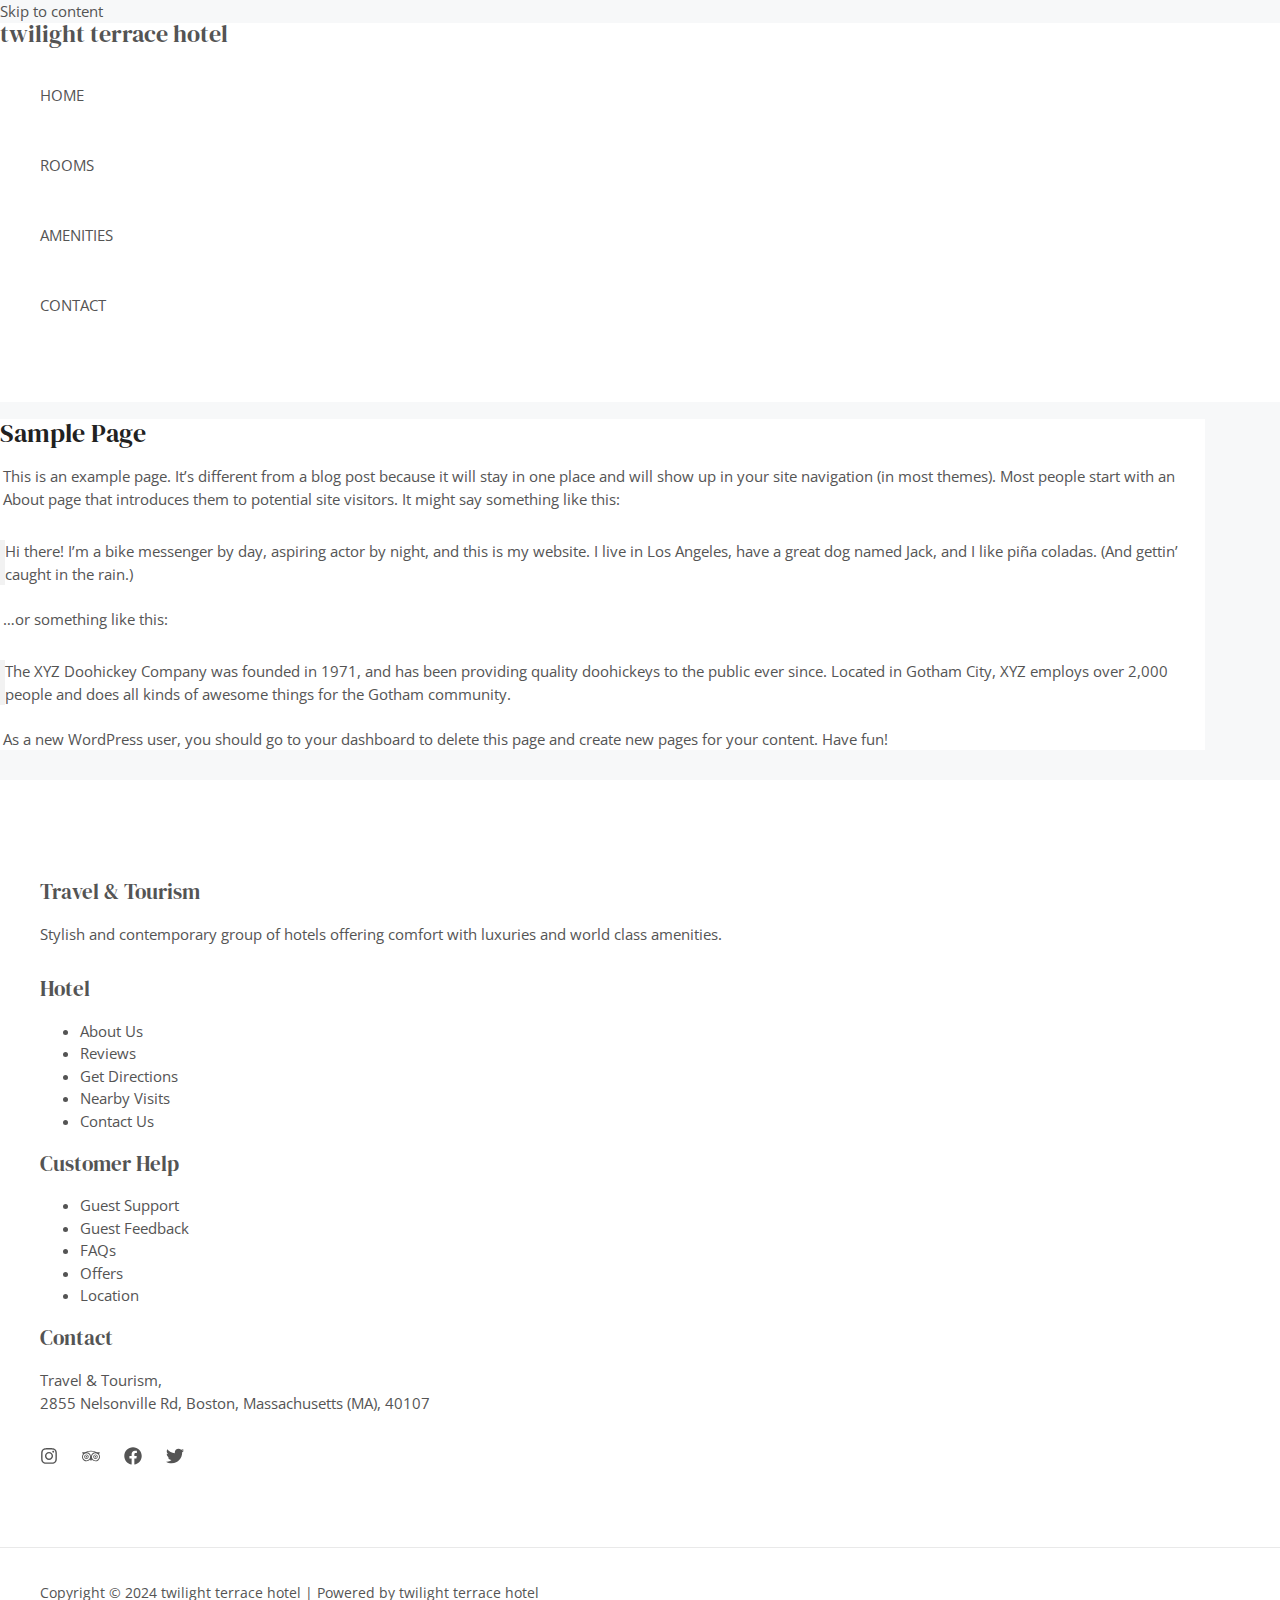
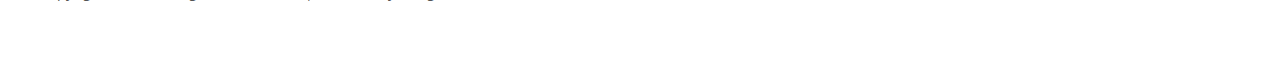
==== commit 5937ab2c: "Add files via upload" ====
--- a/index.html
+++ b/index.html
@@ -4,36 +4,19 @@
 <meta charset="UTF-8">
 <meta name="viewport" content="width=device-width, initial-scale=1">
 	 <link rel="profile" href="https://gmpg.org/xfn/11"> 
-	 <title>Hello world! &#8211; twilight terrace hotel</title>
+	 <title>Sample Page &#8211; twilight terrace hotel</title>
 <meta name="robots" content="noindex, nofollow">
 <link rel="dns-prefetch" href="//fonts.googleapis.com">
 <link rel="alternate" type="application/rss+xml" title="twilight terrace hotel &raquo; Feed" href="https://baluyadav448.github.io/twilight-terrace-hotel/feed/">
 <link rel="alternate" type="application/rss+xml" title="twilight terrace hotel &raquo; Comments Feed" href="https://baluyadav448.github.io/twilight-terrace-hotel/comments/feed/">
-<link rel="alternate" type="application/rss+xml" title="twilight terrace hotel &raquo; Hello world! Comments Feed" href="https://baluyadav448.github.io/twilight-terrace-hotel/hello-world/feed/">
+<link rel="alternate" type="application/rss+xml" title="twilight terrace hotel &raquo; Sample Page Comments Feed" href="https://baluyadav448.github.io/twilight-terrace-hotel/sample-page/feed/">
 <script>
 window._wpemojiSettings = {"baseUrl":"https:\/\/s.w.org\/images\/core\/emoji\/15.0.3\/72x72\/","ext":".png","svgUrl":"https:\/\/s.w.org\/images\/core\/emoji\/15.0.3\/svg\/","svgExt":".svg","source":{"concatemoji":"https:\/\/baluyadav448.github.io\/twilight-terrace-hotel\/wp-includes\/js\/wp-emoji-release.min.js?ver=6.5.2"}};
 /*! This file is auto-generated */
 !function(i,n){var o,s,e;function c(e){try{var t={supportTests:e,timestamp:(new Date).valueOf()};sessionStorage.setItem(o,JSON.stringify(t))}catch(e){}}function p(e,t,n){e.clearRect(0,0,e.canvas.width,e.canvas.height),e.fillText(t,0,0);var t=new Uint32Array(e.getImageData(0,0,e.canvas.width,e.canvas.height).data),r=(e.clearRect(0,0,e.canvas.width,e.canvas.height),e.fillText(n,0,0),new Uint32Array(e.getImageData(0,0,e.canvas.width,e.canvas.height).data));return t.every(function(e,t){return e===r[t]})}function u(e,t,n){switch(t){case"flag":return n(e,"🏳️‍⚧️","🏳️​⚧️")?!1:!n(e,"🇺🇳","🇺​🇳")&&!n(e,"🏴󠁧󠁢󠁥󠁮󠁧󠁿","🏴​󠁧​󠁢​󠁥​󠁮​󠁧​󠁿");case"emoji":return!n(e,"🐦‍⬛","🐦​⬛")}return!1}function f(e,t,n){var r="undefined"!=typeof WorkerGlobalScope&&self instanceof WorkerGlobalScope?new OffscreenCanvas(300,150):i.createElement("canvas"),a=r.getContext("2d",{willReadFrequently:!0}),o=(a.textBaseline="top",a.font="600 32px Arial",{});return e.forEach(function(e){o[e]=t(a,e,n)}),o}function t(e){var t=i.createElement("script");t.src=e,t.defer=!0,i.head.appendChild(t)}"undefined"!=typeof Promise&&(o="wpEmojiSettingsSupports",s=["flag","emoji"],n.supports={everything:!0,everythingExceptFlag:!0},e=new Promise(function(e){i.addEventListener("DOMContentLoaded",e,{once:!0})}),new Promise(function(t){var n=function(){try{var e=JSON.parse(sessionStorage.getItem(o));if("object"==typeof e&&"number"==typeof e.timestamp&&(new Date).valueOf()<e.timestamp+604800&&"object"==typeof e.supportTests)return e.supportTests}catch(e){}return null}();if(!n){if("undefined"!=typeof Worker&&"undefined"!=typeof OffscreenCanvas&&"undefined"!=typeof URL&&URL.createObjectURL&&"undefined"!=typeof Blob)try{var e="postMessage("+f.toString()+"("+[JSON.stringify(s),u.toString(),p.toString()].join(",")+"));",r=new Blob([e],{type:"text/javascript"}),a=new Worker(URL.createObjectURL(r),{name:"wpTestEmojiSupports"});return void(a.onmessage=function(e){c(n=e.data),a.terminate(),t(n)})}catch(e){}c(n=f(s,u,p))}t(n)}).then(function(e){for(var t in e)n.supports[t]=e[t],n.supports.everything=n.supports.everything&&n.supports[t],"flag"!==t&&(n.supports.everythingExceptFlag=n.supports.everythingExceptFlag&&n.supports[t]);n.supports.everythingExceptFlag=n.supports.everythingExceptFlag&&!n.supports.flag,n.DOMReady=!1,n.readyCallback=function(){n.DOMReady=!0}}).then(function(){return e}).then(function(){var e;n.supports.everything||(n.readyCallback(),(e=n.source||{}).concatemoji?t(e.concatemoji):e.wpemoji&&e.twemoji&&(t(e.twemoji),t(e.wpemoji)))}))}((window,document),window._wpemojiSettings);
 </script>
 <link rel="stylesheet" id="astra-theme-css-css" href="https://baluyadav448.github.io/twilight-terrace-hotel/wp-content/themes/astra/assets/css/minified/main.min.css?ver=4.6.11" media="all">
-<style id="astra-theme-css-inline-css">:root{--ast-container-default-xlg-padding:6.67em;--ast-container-default-lg-padding:5.67em;--ast-container-default-slg-padding:4.34em;--ast-container-default-md-padding:3.34em;--ast-container-default-sm-padding:6.67em;--ast-container-default-xs-padding:2.4em;--ast-container-default-xxs-padding:1.4em;--ast-code-block-background:#EEEEEE;--ast-comment-inputs-background:#FAFAFA;--ast-normal-container-width:1200px;--ast-narrow-container-width:750px;--ast-blog-title-font-weight:normal;--ast-blog-meta-weight:inherit;}html{font-size:93.75%;}a,.page-title{color:var(--ast-global-color-3);}a:hover,a:focus{color:var(--ast-global-color-1);}body,button,input,select,textarea,.ast-button,.ast-custom-button{font-family:'Open Sans',sans-serif;font-weight:400;font-size:15px;font-size:1rem;line-height:var(--ast-body-line-height,1.5em);}blockquote{color:var(--ast-global-color-3);}p,.entry-content p{margin-bottom:2em;}h1,.entry-content h1,h2,.entry-content h2,h3,.entry-content h3,h4,.entry-content h4,h5,.entry-content h5,h6,.entry-content h6,.site-title,.site-title a{font-family:'DM Serif Display',serif;font-weight:400;}.site-title{font-size:24px;font-size:1.6rem;display:block;}.site-header .site-description{font-size:15px;font-size:1rem;display:none;}.entry-title{font-size:26px;font-size:1.7333333333333rem;}.archive .ast-article-post .ast-article-inner,.blog .ast-article-post .ast-article-inner,.archive .ast-article-post .ast-article-inner:hover,.blog .ast-article-post .ast-article-inner:hover{overflow:hidden;}h1,.entry-content h1{font-size:70px;font-size:4.6666666666667rem;font-family:'DM Serif Display',serif;line-height:1.1em;}h2,.entry-content h2{font-size:42px;font-size:2.8rem;font-family:'DM Serif Display',serif;line-height:1.3em;}h3,.entry-content h3{font-size:28px;font-size:1.8666666666667rem;font-family:'DM Serif Display',serif;line-height:1.3em;}h4,.entry-content h4{font-size:24px;font-size:1.6rem;line-height:1.2em;font-family:'DM Serif Display',serif;}h5,.entry-content h5{font-size:20px;font-size:1.3333333333333rem;line-height:1.2em;font-family:'DM Serif Display',serif;}h6,.entry-content h6{font-size:15px;font-size:1rem;line-height:1.25em;font-family:'DM Serif Display',serif;}::selection{background-color:var(--ast-global-color-0);color:#ffffff;}body,h1,.entry-title a,.entry-content h1,h2,.entry-content h2,h3,.entry-content h3,h4,.entry-content h4,h5,.entry-content h5,h6,.entry-content h6{color:var(--ast-global-color-3);}.tagcloud a:hover,.tagcloud a:focus,.tagcloud a.current-item{color:#ffffff;border-color:var(--ast-global-color-3);background-color:var(--ast-global-color-3);}input:focus,input[type="text"]:focus,input[type="email"]:focus,input[type="url"]:focus,input[type="password"]:focus,input[type="reset"]:focus,input[type="search"]:focus,textarea:focus{border-color:var(--ast-global-color-3);}input[type="radio"]:checked,input[type=reset],input[type="checkbox"]:checked,input[type="checkbox"]:hover:checked,input[type="checkbox"]:focus:checked,input[type=range]::-webkit-slider-thumb{border-color:var(--ast-global-color-3);background-color:var(--ast-global-color-3);box-shadow:none;}.site-footer a:hover + .post-count,.site-footer a:focus + .post-count{background:var(--ast-global-color-3);border-color:var(--ast-global-color-3);}.single .nav-links .nav-previous,.single .nav-links .nav-next{color:var(--ast-global-color-3);}.entry-meta,.entry-meta *{line-height:1.45;color:var(--ast-global-color-3);}.entry-meta a:not(.ast-button):hover,.entry-meta a:not(.ast-button):hover *,.entry-meta a:not(.ast-button):focus,.entry-meta a:not(.ast-button):focus *,.page-links > .page-link,.page-links .page-link:hover,.post-navigation a:hover{color:var(--ast-global-color-1);}#cat option,.secondary .calendar_wrap thead a,.secondary .calendar_wrap thead a:visited{color:var(--ast-global-color-3);}.secondary .calendar_wrap #today,.ast-progress-val span{background:var(--ast-global-color-3);}.secondary a:hover + .post-count,.secondary a:focus + .post-count{background:var(--ast-global-color-3);border-color:var(--ast-global-color-3);}.calendar_wrap #today > a{color:#ffffff;}.page-links .page-link,.single .post-navigation a{color:var(--ast-global-color-3);}.ast-search-menu-icon .search-form button.search-submit{padding:0 4px;}.ast-search-menu-icon form.search-form{padding-right:0;}.ast-search-menu-icon.slide-search input.search-field{width:0;}.ast-header-search .ast-search-menu-icon.ast-dropdown-active .search-form,.ast-header-search .ast-search-menu-icon.ast-dropdown-active .search-field:focus{transition:all 0.2s;}.search-form input.search-field:focus{outline:none;}.wp-block-latest-posts > li > a{color:var(--ast-global-color-2);}.widget-title,.widget .wp-block-heading{font-size:21px;font-size:1.4rem;color:var(--ast-global-color-3);}.ast-search-menu-icon.slide-search a:focus-visible:focus-visible,.astra-search-icon:focus-visible,#close:focus-visible,a:focus-visible,.ast-menu-toggle:focus-visible,.site .skip-link:focus-visible,.wp-block-loginout input:focus-visible,.wp-block-search.wp-block-search__button-inside .wp-block-search__inside-wrapper,.ast-header-navigation-arrow:focus-visible,.woocommerce .wc-proceed-to-checkout > .checkout-button:focus-visible,.woocommerce .woocommerce-MyAccount-navigation ul li a:focus-visible,.ast-orders-table__row .ast-orders-table__cell:focus-visible,.woocommerce .woocommerce-order-details .order-again > .button:focus-visible,.woocommerce .woocommerce-message a.button.wc-forward:focus-visible,.woocommerce #minus_qty:focus-visible,.woocommerce #plus_qty:focus-visible,a#ast-apply-coupon:focus-visible,.woocommerce .woocommerce-info a:focus-visible,.woocommerce .astra-shop-summary-wrap a:focus-visible,.woocommerce a.wc-forward:focus-visible,#ast-apply-coupon:focus-visible,.woocommerce-js .woocommerce-mini-cart-item a.remove:focus-visible,#close:focus-visible,.button.search-submit:focus-visible,#search_submit:focus,.normal-search:focus-visible{outline-style:dotted;outline-color:inherit;outline-width:thin;}input:focus,input[type="text"]:focus,input[type="email"]:focus,input[type="url"]:focus,input[type="password"]:focus,input[type="reset"]:focus,input[type="search"]:focus,input[type="number"]:focus,textarea:focus,.wp-block-search__input:focus,[data-section="section-header-mobile-trigger"] .ast-button-wrap .ast-mobile-menu-trigger-minimal:focus,.ast-mobile-popup-drawer.active .menu-toggle-close:focus,.woocommerce-ordering select.orderby:focus,#ast-scroll-top:focus,#coupon_code:focus,.woocommerce-page #comment:focus,.woocommerce #reviews #respond input#submit:focus,.woocommerce a.add_to_cart_button:focus,.woocommerce .button.single_add_to_cart_button:focus,.woocommerce .woocommerce-cart-form button:focus,.woocommerce .woocommerce-cart-form__cart-item .quantity .qty:focus,.woocommerce .woocommerce-billing-fields .woocommerce-billing-fields__field-wrapper .woocommerce-input-wrapper > .input-text:focus,.woocommerce #order_comments:focus,.woocommerce #place_order:focus,.woocommerce .woocommerce-address-fields .woocommerce-address-fields__field-wrapper .woocommerce-input-wrapper > .input-text:focus,.woocommerce .woocommerce-MyAccount-content form button:focus,.woocommerce .woocommerce-MyAccount-content .woocommerce-EditAccountForm .woocommerce-form-row .woocommerce-Input.input-text:focus,.woocommerce .ast-woocommerce-container .woocommerce-pagination ul.page-numbers li a:focus,body #content .woocommerce form .form-row .select2-container--default .select2-selection--single:focus,#ast-coupon-code:focus,.woocommerce.woocommerce-js .quantity input[type=number]:focus,.woocommerce-js .woocommerce-mini-cart-item .quantity input[type=number]:focus,.woocommerce p#ast-coupon-trigger:focus{border-style:dotted;border-color:inherit;border-width:thin;}input{outline:none;}.ast-logo-title-inline .site-logo-img{padding-right:1em;}body .ast-oembed-container *{position:absolute;top:0;width:100%;height:100%;left:0;}body .wp-block-embed-pocket-casts .ast-oembed-container *{position:unset;}.ast-single-post-featured-section + article {margin-top: 2em;}.site-content .ast-single-post-featured-section img {width: 100%;overflow: hidden;object-fit: cover;}.site > .ast-single-related-posts-container {margin-top: 0;}@media (min-width: 922px) {.ast-desktop .ast-container--narrow {max-width: var(--ast-narrow-container-width);margin: 0 auto;}}@media (max-width:921px){#ast-desktop-header{display:none;}}@media (min-width:922px){#ast-mobile-header{display:none;}}.wp-block-buttons.aligncenter{justify-content:center;}@media (max-width:921px){.ast-theme-transparent-header #primary,.ast-theme-transparent-header #secondary{padding:0;}}@media (max-width:921px){.ast-plain-container.ast-no-sidebar #primary{padding:0;}}.ast-plain-container.ast-no-sidebar #primary{margin-top:0;margin-bottom:0;}.wp-block-button.is-style-outline .wp-block-button__link{border-color:var(--ast-global-color-1);}div.wp-block-button.is-style-outline > .wp-block-button__link:not(.has-text-color),div.wp-block-button.wp-block-button__link.is-style-outline:not(.has-text-color){color:var(--ast-global-color-1);}.wp-block-button.is-style-outline .wp-block-button__link:hover,.wp-block-buttons .wp-block-button.is-style-outline .wp-block-button__link:focus,.wp-block-buttons .wp-block-button.is-style-outline > .wp-block-button__link:not(.has-text-color):hover,.wp-block-buttons .wp-block-button.wp-block-button__link.is-style-outline:not(.has-text-color):hover{color:var(--ast-global-color-5);background-color:var(--ast-global-color-3);border-color:var(--ast-global-color-3);}.post-page-numbers.current .page-link,.ast-pagination .page-numbers.current{color:#ffffff;border-color:var(--ast-global-color-0);background-color:var(--ast-global-color-0);}.wp-block-button.is-style-outline .wp-block-button__link.wp-element-button,.ast-outline-button{border-color:var(--ast-global-color-1);font-family:'Open Sans',sans-serif;font-weight:600;font-size:12px;font-size:0.8rem;line-height:1em;border-top-left-radius:0px;border-top-right-radius:0px;border-bottom-right-radius:0px;border-bottom-left-radius:0px;}.wp-block-buttons .wp-block-button.is-style-outline > .wp-block-button__link:not(.has-text-color),.wp-block-buttons .wp-block-button.wp-block-button__link.is-style-outline:not(.has-text-color),.ast-outline-button{color:var(--ast-global-color-1);}.wp-block-button.is-style-outline .wp-block-button__link:hover,.wp-block-buttons .wp-block-button.is-style-outline .wp-block-button__link:focus,.wp-block-buttons .wp-block-button.is-style-outline > .wp-block-button__link:not(.has-text-color):hover,.wp-block-buttons .wp-block-button.wp-block-button__link.is-style-outline:not(.has-text-color):hover,.ast-outline-button:hover,.ast-outline-button:focus,.wp-block-uagb-buttons-child .uagb-buttons-repeater.ast-outline-button:hover,.wp-block-uagb-buttons-child .uagb-buttons-repeater.ast-outline-button:focus{color:var(--ast-global-color-5);background-color:var(--ast-global-color-3);border-color:var(--ast-global-color-3);}.wp-block-button .wp-block-button__link.wp-element-button.is-style-outline:not(.has-background),.wp-block-button.is-style-outline>.wp-block-button__link.wp-element-button:not(.has-background),.ast-outline-button{background-color:var(--ast-global-color-1);}.entry-content[ast-blocks-layout] > figure{margin-bottom:1em;}@media (max-width:921px){.ast-separate-container #primary,.ast-separate-container #secondary{padding:1.5em 0;}#primary,#secondary{padding:1.5em 0;margin:0;}.ast-left-sidebar #content > .ast-container{display:flex;flex-direction:column-reverse;width:100%;}.ast-separate-container .ast-article-post,.ast-separate-container .ast-article-single{padding:1.5em 2.14em;}.ast-author-box img.avatar{margin:20px 0 0 0;}}@media (min-width:922px){.ast-separate-container.ast-right-sidebar #primary,.ast-separate-container.ast-left-sidebar #primary{border:0;}.search-no-results.ast-separate-container #primary{margin-bottom:4em;}}.wp-block-button .wp-block-button__link{color:var(--ast-global-color-5);}.wp-block-button .wp-block-button__link:hover,.wp-block-button .wp-block-button__link:focus{color:var(--ast-global-color-5);background-color:var(--ast-global-color-3);border-color:var(--ast-global-color-3);}.elementor-widget-heading h1.elementor-heading-title{line-height:1.1em;}.elementor-widget-heading h2.elementor-heading-title{line-height:1.3em;}.elementor-widget-heading h3.elementor-heading-title{line-height:1.3em;}.elementor-widget-heading h4.elementor-heading-title{line-height:1.2em;}.elementor-widget-heading h5.elementor-heading-title{line-height:1.2em;}.elementor-widget-heading h6.elementor-heading-title{line-height:1.25em;}.wp-block-button .wp-block-button__link,.wp-block-search .wp-block-search__button,body .wp-block-file .wp-block-file__button{border-style:solid;border-top-width:0px;border-right-width:0px;border-left-width:0px;border-bottom-width:0px;border-color:var(--ast-global-color-1);background-color:var(--ast-global-color-1);color:var(--ast-global-color-5);font-family:'Open Sans',sans-serif;font-weight:600;line-height:1em;text-transform:uppercase;letter-spacing:2px;font-size:12px;font-size:0.8rem;border-top-left-radius:0px;border-top-right-radius:0px;border-bottom-right-radius:0px;border-bottom-left-radius:0px;padding-top:18px;padding-right:34px;padding-bottom:18px;padding-left:34px;}@media (max-width:921px){.wp-block-button .wp-block-button__link,.wp-block-search .wp-block-search__button,body .wp-block-file .wp-block-file__button{padding-top:15px;padding-right:24px;padding-bottom:15px;padding-left:24px;}}@media (max-width:544px){.wp-block-button .wp-block-button__link,.wp-block-search .wp-block-search__button,body .wp-block-file .wp-block-file__button{padding-top:13px;padding-right:21px;padding-bottom:13px;padding-left:21px;}}.menu-toggle,button,.ast-button,.ast-custom-button,.button,input#submit,input[type="button"],input[type="submit"],input[type="reset"],form[CLASS*="wp-block-search__"].wp-block-search .wp-block-search__inside-wrapper .wp-block-search__button,body .wp-block-file .wp-block-file__button,.woocommerce-js a.button,.woocommerce button.button,.woocommerce .woocommerce-message a.button,.woocommerce #respond input#submit.alt,.woocommerce input.button.alt,.woocommerce input.button,.woocommerce input.button:disabled,.woocommerce input.button:disabled[disabled],.woocommerce input.button:disabled:hover,.woocommerce input.button:disabled[disabled]:hover,.woocommerce #respond input#submit,.woocommerce button.button.alt.disabled,.wc-block-grid__products .wc-block-grid__product .wp-block-button__link,.wc-block-grid__product-onsale,[CLASS*="wc-block"] button,.woocommerce-js .astra-cart-drawer .astra-cart-drawer-content .woocommerce-mini-cart__buttons .button:not(.checkout):not(.ast-continue-shopping),.woocommerce-js .astra-cart-drawer .astra-cart-drawer-content .woocommerce-mini-cart__buttons a.checkout,.woocommerce button.button.alt.disabled.wc-variation-selection-needed,[CLASS*="wc-block"] .wc-block-components-button{border-style:solid;border-top-width:0px;border-right-width:0px;border-left-width:0px;border-bottom-width:0px;color:var(--ast-global-color-5);border-color:var(--ast-global-color-1);background-color:var(--ast-global-color-1);padding-top:18px;padding-right:34px;padding-bottom:18px;padding-left:34px;font-family:'Open Sans',sans-serif;font-weight:600;font-size:12px;font-size:0.8rem;line-height:1em;text-transform:uppercase;letter-spacing:2px;border-top-left-radius:0px;border-top-right-radius:0px;border-bottom-right-radius:0px;border-bottom-left-radius:0px;}button:focus,.menu-toggle:hover,button:hover,.ast-button:hover,.ast-custom-button:hover .button:hover,.ast-custom-button:hover ,input[type=reset]:hover,input[type=reset]:focus,input#submit:hover,input#submit:focus,input[type="button"]:hover,input[type="button"]:focus,input[type="submit"]:hover,input[type="submit"]:focus,form[CLASS*="wp-block-search__"].wp-block-search .wp-block-search__inside-wrapper .wp-block-search__button:hover,form[CLASS*="wp-block-search__"].wp-block-search .wp-block-search__inside-wrapper .wp-block-search__button:focus,body .wp-block-file .wp-block-file__button:hover,body .wp-block-file .wp-block-file__button:focus,.woocommerce-js a.button:hover,.woocommerce button.button:hover,.woocommerce .woocommerce-message a.button:hover,.woocommerce #respond input#submit:hover,.woocommerce #respond input#submit.alt:hover,.woocommerce input.button.alt:hover,.woocommerce input.button:hover,.woocommerce button.button.alt.disabled:hover,.wc-block-grid__products .wc-block-grid__product .wp-block-button__link:hover,[CLASS*="wc-block"] button:hover,.woocommerce-js .astra-cart-drawer .astra-cart-drawer-content .woocommerce-mini-cart__buttons .button:not(.checkout):not(.ast-continue-shopping):hover,.woocommerce-js .astra-cart-drawer .astra-cart-drawer-content .woocommerce-mini-cart__buttons a.checkout:hover,.woocommerce button.button.alt.disabled.wc-variation-selection-needed:hover,[CLASS*="wc-block"] .wc-block-components-button:hover,[CLASS*="wc-block"] .wc-block-components-button:focus{color:var(--ast-global-color-5);background-color:var(--ast-global-color-3);border-color:var(--ast-global-color-3);}@media (max-width:921px){.menu-toggle,button,.ast-button,.ast-custom-button,.button,input#submit,input[type="button"],input[type="submit"],input[type="reset"],form[CLASS*="wp-block-search__"].wp-block-search .wp-block-search__inside-wrapper .wp-block-search__button,body .wp-block-file .wp-block-file__button,.woocommerce-js a.button,.woocommerce button.button,.woocommerce .woocommerce-message a.button,.woocommerce #respond input#submit.alt,.woocommerce input.button.alt,.woocommerce input.button,.woocommerce input.button:disabled,.woocommerce input.button:disabled[disabled],.woocommerce input.button:disabled:hover,.woocommerce input.button:disabled[disabled]:hover,.woocommerce #respond input#submit,.woocommerce button.button.alt.disabled,.wc-block-grid__products .wc-block-grid__product .wp-block-button__link,.wc-block-grid__product-onsale,[CLASS*="wc-block"] button,.woocommerce-js .astra-cart-drawer .astra-cart-drawer-content .woocommerce-mini-cart__buttons .button:not(.checkout):not(.ast-continue-shopping),.woocommerce-js .astra-cart-drawer .astra-cart-drawer-content .woocommerce-mini-cart__buttons a.checkout,.woocommerce button.button.alt.disabled.wc-variation-selection-needed,[CLASS*="wc-block"] .wc-block-components-button{padding-top:15px;padding-right:24px;padding-bottom:15px;padding-left:24px;}}@media (max-width:544px){.menu-toggle,button,.ast-button,.ast-custom-button,.button,input#submit,input[type="button"],input[type="submit"],input[type="reset"],form[CLASS*="wp-block-search__"].wp-block-search .wp-block-search__inside-wrapper .wp-block-search__button,body .wp-block-file .wp-block-file__button,.woocommerce-js a.button,.woocommerce button.button,.woocommerce .woocommerce-message a.button,.woocommerce #respond input#submit.alt,.woocommerce input.button.alt,.woocommerce input.button,.woocommerce input.button:disabled,.woocommerce input.button:disabled[disabled],.woocommerce input.button:disabled:hover,.woocommerce input.button:disabled[disabled]:hover,.woocommerce #respond input#submit,.woocommerce button.button.alt.disabled,.wc-block-grid__products .wc-block-grid__product .wp-block-button__link,.wc-block-grid__product-onsale,[CLASS*="wc-block"] button,.woocommerce-js .astra-cart-drawer .astra-cart-drawer-content .woocommerce-mini-cart__buttons .button:not(.checkout):not(.ast-continue-shopping),.woocommerce-js .astra-cart-drawer .astra-cart-drawer-content .woocommerce-mini-cart__buttons a.checkout,.woocommerce button.button.alt.disabled.wc-variation-selection-needed,[CLASS*="wc-block"] .wc-block-components-button{padding-top:13px;padding-right:21px;padding-bottom:13px;padding-left:21px;}}@media (max-width:921px){.ast-mobile-header-stack .main-header-bar .ast-search-menu-icon{display:inline-block;}.ast-header-break-point.ast-header-custom-item-outside .ast-mobile-header-stack .main-header-bar .ast-search-icon{margin:0;}.ast-comment-avatar-wrap img{max-width:2.5em;}.ast-comment-meta{padding:0 1.8888em 1.3333em;}.ast-separate-container .ast-comment-list li.depth-1{padding:1.5em 2.14em;}.ast-separate-container .comment-respond{padding:2em 2.14em;}}@media (min-width:544px){.ast-container{max-width:100%;}}@media (max-width:544px){.ast-separate-container .ast-article-post,.ast-separate-container .ast-article-single,.ast-separate-container .comments-title,.ast-separate-container .ast-archive-description{padding:1.5em 1em;}.ast-separate-container #content .ast-container{padding-left:0.54em;padding-right:0.54em;}.ast-separate-container .ast-comment-list .bypostauthor{padding:.5em;}.ast-search-menu-icon.ast-dropdown-active .search-field{width:170px;}}body,.ast-separate-container{background-color:var(--ast-global-color-4);;background-image:none;;}@media (max-width:921px){.site-title{display:block;}.site-header .site-description{display:none;}h1,.entry-content h1{font-size:60px;}h2,.entry-content h2{font-size:34px;}h3,.entry-content h3{font-size:28px;}h4,.entry-content h4{font-size:22px;font-size:1.4666666666667rem;}h5,.entry-content h5{font-size:18px;font-size:1.2rem;}h6,.entry-content h6{font-size:15px;font-size:1rem;}}@media (max-width:544px){.site-title{display:block;}.site-header .site-description{display:none;}h1,.entry-content h1{font-size:38px;}h2,.entry-content h2{font-size:28px;}h3,.entry-content h3{font-size:24px;}h4,.entry-content h4{font-size:22px;font-size:1.4666666666667rem;}h5,.entry-content h5{font-size:18px;font-size:1.2rem;}h6,.entry-content h6{font-size:14px;font-size:0.93333333333333rem;}}@media (max-width:921px){html{font-size:85.5%;}}@media (max-width:544px){html{font-size:85.5%;}}@media (min-width:922px){.ast-container{max-width:1240px;}}@media (min-width:922px){.site-content .ast-container{display:flex;}}@media (max-width:921px){.site-content .ast-container{flex-direction:column;}}@media (min-width:922px){.main-header-menu .sub-menu .menu-item.ast-left-align-sub-menu:hover > .sub-menu,.main-header-menu .sub-menu .menu-item.ast-left-align-sub-menu.focus > .sub-menu{margin-left:-0px;}}.site .comments-area{padding-bottom:3em;}.wp-block-file {display: flex;align-items: center;flex-wrap: wrap;justify-content: space-between;}.wp-block-pullquote {border: none;}.wp-block-pullquote blockquote::before {content: "\201D";font-family: "Helvetica",sans-serif;display: flex;transform: rotate( 180deg );font-size: 6rem;font-style: normal;line-height: 1;font-weight: bold;align-items: center;justify-content: center;}.has-text-align-right > blockquote::before {justify-content: flex-start;}.has-text-align-left > blockquote::before {justify-content: flex-end;}figure.wp-block-pullquote.is-style-solid-color blockquote {max-width: 100%;text-align: inherit;}html body {--wp--custom--ast-default-block-top-padding: 3em;--wp--custom--ast-default-block-right-padding: 3em;--wp--custom--ast-default-block-bottom-padding: 3em;--wp--custom--ast-default-block-left-padding: 3em;--wp--custom--ast-container-width: 1200px;--wp--custom--ast-content-width-size: 1200px;--wp--custom--ast-wide-width-size: calc(1200px + var(--wp--custom--ast-default-block-left-padding) + var(--wp--custom--ast-default-block-right-padding));}.ast-narrow-container {--wp--custom--ast-content-width-size: 750px;--wp--custom--ast-wide-width-size: 750px;}@media(max-width: 921px) {html body {--wp--custom--ast-default-block-top-padding: 3em;--wp--custom--ast-default-block-right-padding: 2em;--wp--custom--ast-default-block-bottom-padding: 3em;--wp--custom--ast-default-block-left-padding: 2em;}}@media(max-width: 544px) {html body {--wp--custom--ast-default-block-top-padding: 3em;--wp--custom--ast-default-block-right-padding: 1.5em;--wp--custom--ast-default-block-bottom-padding: 3em;--wp--custom--ast-default-block-left-padding: 1.5em;}}.entry-content > .wp-block-group,.entry-content > .wp-block-cover,.entry-content > .wp-block-columns {padding-top: var(--wp--custom--ast-default-block-top-padding);padding-right: var(--wp--custom--ast-default-block-right-padding);padding-bottom: var(--wp--custom--ast-default-block-bottom-padding);padding-left: var(--wp--custom--ast-default-block-left-padding);}.ast-plain-container.ast-no-sidebar .entry-content > .alignfull,.ast-page-builder-template .ast-no-sidebar .entry-content > .alignfull {margin-left: calc( -50vw + 50%);margin-right: calc( -50vw + 50%);max-width: 100vw;width: 100vw;}.ast-plain-container.ast-no-sidebar .entry-content .alignfull .alignfull,.ast-page-builder-template.ast-no-sidebar .entry-content .alignfull .alignfull,.ast-plain-container.ast-no-sidebar .entry-content .alignfull .alignwide,.ast-page-builder-template.ast-no-sidebar .entry-content .alignfull .alignwide,.ast-plain-container.ast-no-sidebar .entry-content .alignwide .alignfull,.ast-page-builder-template.ast-no-sidebar .entry-content .alignwide .alignfull,.ast-plain-container.ast-no-sidebar .entry-content .alignwide .alignwide,.ast-page-builder-template.ast-no-sidebar .entry-content .alignwide .alignwide,.ast-plain-container.ast-no-sidebar .entry-content .wp-block-column .alignfull,.ast-page-builder-template.ast-no-sidebar .entry-content .wp-block-column .alignfull,.ast-plain-container.ast-no-sidebar .entry-content .wp-block-column .alignwide,.ast-page-builder-template.ast-no-sidebar .entry-content .wp-block-column .alignwide {margin-left: auto;margin-right: auto;width: 100%;}[ast-blocks-layout] .wp-block-separator:not(.is-style-dots) {height: 0;}[ast-blocks-layout] .wp-block-separator {margin: 20px auto;}[ast-blocks-layout] .wp-block-separator:not(.is-style-wide):not(.is-style-dots) {max-width: 100px;}[ast-blocks-layout] .wp-block-separator.has-background {padding: 0;}.entry-content[ast-blocks-layout] > * {max-width: var(--wp--custom--ast-content-width-size);margin-left: auto;margin-right: auto;}.entry-content[ast-blocks-layout] > .alignwide {max-width: var(--wp--custom--ast-wide-width-size);}.entry-content[ast-blocks-layout] .alignfull {max-width: none;}.entry-content .wp-block-columns {margin-bottom: 0;}blockquote {margin: 1.5em;border-color: rgba(0,0,0,0.05);}.wp-block-quote:not(.has-text-align-right):not(.has-text-align-center) {border-left: 5px solid rgba(0,0,0,0.05);}.has-text-align-right > blockquote,blockquote.has-text-align-right {border-right: 5px solid rgba(0,0,0,0.05);}.has-text-align-left > blockquote,blockquote.has-text-align-left {border-left: 5px solid rgba(0,0,0,0.05);}.wp-block-site-tagline,.wp-block-latest-posts .read-more {margin-top: 15px;}.wp-block-loginout p label {display: block;}.wp-block-loginout p:not(.login-remember):not(.login-submit) input {width: 100%;}.wp-block-loginout input:focus {border-color: transparent;}.wp-block-loginout input:focus {outline: thin dotted;}.entry-content .wp-block-media-text .wp-block-media-text__content {padding: 0 0 0 8%;}.entry-content .wp-block-media-text.has-media-on-the-right .wp-block-media-text__content {padding: 0 8% 0 0;}.entry-content .wp-block-media-text.has-background .wp-block-media-text__content {padding: 8%;}.entry-content .wp-block-cover:not([class*="background-color"]) .wp-block-cover__inner-container,.entry-content .wp-block-cover:not([class*="background-color"]) .wp-block-cover-image-text,.entry-content .wp-block-cover:not([class*="background-color"]) .wp-block-cover-text,.entry-content .wp-block-cover-image:not([class*="background-color"]) .wp-block-cover__inner-container,.entry-content .wp-block-cover-image:not([class*="background-color"]) .wp-block-cover-image-text,.entry-content .wp-block-cover-image:not([class*="background-color"]) .wp-block-cover-text {color: var(--ast-global-color-5);}.wp-block-loginout .login-remember input {width: 1.1rem;height: 1.1rem;margin: 0 5px 4px 0;vertical-align: middle;}.wp-block-latest-posts > li > *:first-child,.wp-block-latest-posts:not(.is-grid) > li:first-child {margin-top: 0;}.wp-block-search__inside-wrapper .wp-block-search__input {padding: 0 10px;color: var(--ast-global-color-3);background: var(--ast-global-color-5);border-color: var(--ast-border-color);}.wp-block-latest-posts .read-more {margin-bottom: 1.5em;}.wp-block-search__no-button .wp-block-search__inside-wrapper .wp-block-search__input {padding-top: 5px;padding-bottom: 5px;}.wp-block-latest-posts .wp-block-latest-posts__post-date,.wp-block-latest-posts .wp-block-latest-posts__post-author {font-size: 1rem;}.wp-block-latest-posts > li > *,.wp-block-latest-posts:not(.is-grid) > li {margin-top: 12px;margin-bottom: 12px;}.ast-page-builder-template .entry-content[ast-blocks-layout] > *,.ast-page-builder-template .entry-content[ast-blocks-layout] > .alignfull > * {max-width: none;}.ast-page-builder-template .entry-content[ast-blocks-layout] > .alignwide > * {max-width: var(--wp--custom--ast-wide-width-size);}.ast-page-builder-template .entry-content[ast-blocks-layout] > .inherit-container-width > *,.ast-page-builder-template .entry-content[ast-blocks-layout] > * > *,.entry-content[ast-blocks-layout] > .wp-block-cover .wp-block-cover__inner-container {max-width: var(--wp--custom--ast-content-width-size);margin-left: auto;margin-right: auto;}.entry-content[ast-blocks-layout] .wp-block-cover:not(.alignleft):not(.alignright) {width: auto;}@media(max-width: 1200px) {.ast-separate-container .entry-content > .alignfull,.ast-separate-container .entry-content[ast-blocks-layout] > .alignwide,.ast-plain-container .entry-content[ast-blocks-layout] > .alignwide,.ast-plain-container .entry-content .alignfull {margin-left: calc(-1 * min(var(--ast-container-default-xlg-padding),20px)) ;margin-right: calc(-1 * min(var(--ast-container-default-xlg-padding),20px));}}@media(min-width: 1201px) {.ast-separate-container .entry-content > .alignfull {margin-left: calc(-1 * var(--ast-container-default-xlg-padding) );margin-right: calc(-1 * var(--ast-container-default-xlg-padding) );}.ast-separate-container .entry-content[ast-blocks-layout] > .alignwide,.ast-plain-container .entry-content[ast-blocks-layout] > .alignwide {margin-left: calc(-1 * var(--wp--custom--ast-default-block-left-padding) );margin-right: calc(-1 * var(--wp--custom--ast-default-block-right-padding) );}}@media(min-width: 921px) {.ast-separate-container .entry-content .wp-block-group.alignwide:not(.inherit-container-width) > :where(:not(.alignleft):not(.alignright)),.ast-plain-container .entry-content .wp-block-group.alignwide:not(.inherit-container-width) > :where(:not(.alignleft):not(.alignright)) {max-width: calc( var(--wp--custom--ast-content-width-size) + 80px );}.ast-plain-container.ast-right-sidebar .entry-content[ast-blocks-layout] .alignfull,.ast-plain-container.ast-left-sidebar .entry-content[ast-blocks-layout] .alignfull {margin-left: -60px;margin-right: -60px;}}@media(min-width: 544px) {.entry-content > .alignleft {margin-right: 20px;}.entry-content > .alignright {margin-left: 20px;}}@media (max-width:544px){.wp-block-columns .wp-block-column:not(:last-child){margin-bottom:20px;}.wp-block-latest-posts{margin:0;}}@media( max-width: 600px ) {.entry-content .wp-block-media-text .wp-block-media-text__content,.entry-content .wp-block-media-text.has-media-on-the-right .wp-block-media-text__content {padding: 8% 0 0;}.entry-content .wp-block-media-text.has-background .wp-block-media-text__content {padding: 8%;}}.ast-page-builder-template .entry-header {padding-left: 0;}.ast-narrow-container .site-content .wp-block-uagb-image--align-full .wp-block-uagb-image__figure {max-width: 100%;margin-left: auto;margin-right: auto;}:root .has-ast-global-color-0-color{color:var(--ast-global-color-0);}:root .has-ast-global-color-0-background-color{background-color:var(--ast-global-color-0);}:root .wp-block-button .has-ast-global-color-0-color{color:var(--ast-global-color-0);}:root .wp-block-button .has-ast-global-color-0-background-color{background-color:var(--ast-global-color-0);}:root .has-ast-global-color-1-color{color:var(--ast-global-color-1);}:root .has-ast-global-color-1-background-color{background-color:var(--ast-global-color-1);}:root .wp-block-button .has-ast-global-color-1-color{color:var(--ast-global-color-1);}:root .wp-block-button .has-ast-global-color-1-background-color{background-color:var(--ast-global-color-1);}:root .has-ast-global-color-2-color{color:var(--ast-global-color-2);}:root .has-ast-global-color-2-background-color{background-color:var(--ast-global-color-2);}:root .wp-block-button .has-ast-global-color-2-color{color:var(--ast-global-color-2);}:root .wp-block-button .has-ast-global-color-2-background-color{background-color:var(--ast-global-color-2);}:root .has-ast-global-color-3-color{color:var(--ast-global-color-3);}:root .has-ast-global-color-3-background-color{background-color:var(--ast-global-color-3);}:root .wp-block-button .has-ast-global-color-3-color{color:var(--ast-global-color-3);}:root .wp-block-button .has-ast-global-color-3-background-color{background-color:var(--ast-global-color-3);}:root .has-ast-global-color-4-color{color:var(--ast-global-color-4);}:root .has-ast-global-color-4-background-color{background-color:var(--ast-global-color-4);}:root .wp-block-button .has-ast-global-color-4-color{color:var(--ast-global-color-4);}:root .wp-block-button .has-ast-global-color-4-background-color{background-color:var(--ast-global-color-4);}:root .has-ast-global-color-5-color{color:var(--ast-global-color-5);}:root .has-ast-global-color-5-background-color{background-color:var(--ast-global-color-5);}:root .wp-block-button .has-ast-global-color-5-color{color:var(--ast-global-color-5);}:root .wp-block-button .has-ast-global-color-5-background-color{background-color:var(--ast-global-color-5);}:root .has-ast-global-color-6-color{color:var(--ast-global-color-6);}:root .has-ast-global-color-6-background-color{background-color:var(--ast-global-color-6);}:root .wp-block-button .has-ast-global-color-6-color{color:var(--ast-global-color-6);}:root .wp-block-button .has-ast-global-color-6-background-color{background-color:var(--ast-global-color-6);}:root .has-ast-global-color-7-color{color:var(--ast-global-color-7);}:root .has-ast-global-color-7-background-color{background-color:var(--ast-global-color-7);}:root .wp-block-button .has-ast-global-color-7-color{color:var(--ast-global-color-7);}:root .wp-block-button .has-ast-global-color-7-background-color{background-color:var(--ast-global-color-7);}:root .has-ast-global-color-8-color{color:var(--ast-global-color-8);}:root .has-ast-global-color-8-background-color{background-color:var(--ast-global-color-8);}:root .wp-block-button .has-ast-global-color-8-color{color:var(--ast-global-color-8);}:root .wp-block-button .has-ast-global-color-8-background-color{background-color:var(--ast-global-color-8);}:root{--ast-global-color-0:#212121;--ast-global-color-1:#212121;--ast-global-color-2:#212121;--ast-global-color-3:#545454;--ast-global-color-4:#f7f8f9;--ast-global-color-5:#ffffff;--ast-global-color-6:#243673;--ast-global-color-7:#2a2a2a;--ast-global-color-8:#BFD1FF;}:root {--ast-border-color : #dddddd;}.ast-single-entry-banner {-js-display: flex;display: flex;flex-direction: column;justify-content: center;text-align: center;position: relative;background: #eeeeee;}.ast-single-entry-banner[data-banner-layout="layout-1"] {max-width: 1200px;background: inherit;padding: 20px 0;}.ast-single-entry-banner[data-banner-width-type="custom"] {margin: 0 auto;width: 100%;}.ast-single-entry-banner + .site-content .entry-header {margin-bottom: 0;}.site .ast-author-avatar {--ast-author-avatar-size: ;}a.ast-underline-text {text-decoration: underline;}.ast-container > .ast-terms-link {position: relative;display: block;}a.ast-button.ast-badge-tax {padding: 4px 8px;border-radius: 3px;font-size: inherit;}header.entry-header > *:not(:last-child){margin-bottom:10px;}.ast-archive-entry-banner {-js-display: flex;display: flex;flex-direction: column;justify-content: center;text-align: center;position: relative;background: #eeeeee;}.ast-archive-entry-banner[data-banner-width-type="custom"] {margin: 0 auto;width: 100%;}.ast-archive-entry-banner[data-banner-layout="layout-1"] {background: inherit;padding: 20px 0;text-align: left;}body.archive .ast-archive-description{max-width:1200px;width:100%;text-align:left;padding-top:3em;padding-right:3em;padding-bottom:3em;padding-left:3em;}body.archive .ast-archive-description .ast-archive-title,body.archive .ast-archive-description .ast-archive-title *{font-size:40px;font-size:2.6666666666667rem;}body.archive .ast-archive-description > *:not(:last-child){margin-bottom:10px;}@media (max-width:921px){body.archive .ast-archive-description{text-align:left;}}@media (max-width:544px){body.archive .ast-archive-description{text-align:left;}}.ast-breadcrumbs .trail-browse,.ast-breadcrumbs .trail-items,.ast-breadcrumbs .trail-items li{display:inline-block;margin:0;padding:0;border:none;background:inherit;text-indent:0;text-decoration:none;}.ast-breadcrumbs .trail-browse{font-size:inherit;font-style:inherit;font-weight:inherit;color:inherit;}.ast-breadcrumbs .trail-items{list-style:none;}.trail-items li::after{padding:0 0.3em;content:"\00bb";}.trail-items li:last-of-type::after{display:none;}h1,.entry-content h1,h2,.entry-content h2,h3,.entry-content h3,h4,.entry-content h4,h5,.entry-content h5,h6,.entry-content h6{color:var(--ast-global-color-2);}@media (max-width:921px){.ast-builder-grid-row-container.ast-builder-grid-row-tablet-3-firstrow .ast-builder-grid-row > *:first-child,.ast-builder-grid-row-container.ast-builder-grid-row-tablet-3-lastrow .ast-builder-grid-row > *:last-child{grid-column:1 / -1;}}@media (max-width:544px){.ast-builder-grid-row-container.ast-builder-grid-row-mobile-3-firstrow .ast-builder-grid-row > *:first-child,.ast-builder-grid-row-container.ast-builder-grid-row-mobile-3-lastrow .ast-builder-grid-row > *:last-child{grid-column:1 / -1;}}.ast-builder-layout-element .ast-site-identity{margin-right:35px;}.ast-builder-layout-element[data-section="title_tagline"]{display:flex;}@media (max-width:921px){.ast-header-break-point .ast-builder-layout-element[data-section="title_tagline"]{display:flex;}}@media (max-width:544px){.ast-header-break-point .ast-builder-layout-element[data-section="title_tagline"]{display:flex;}}[data-section*="section-hb-button-"] .menu-link{display:none;}.ast-header-button-1[data-section*="section-hb-button-"] .ast-builder-button-wrap .ast-custom-button{font-size:13px;font-size:0.86666666666667rem;}.ast-header-button-1 .ast-custom-button{color:var(--ast-global-color-5);background:rgba(0,0,0,0);border-color:var(--ast-global-color-5);border-top-width:1px;border-bottom-width:1px;border-left-width:1px;border-right-width:1px;}.ast-header-button-1 .ast-custom-button:hover{color:var(--ast-global-color-1);background:var(--ast-global-color-5);border-color:var(--ast-global-color-5);}.ast-header-button-1[data-section*="section-hb-button-"] .ast-builder-button-wrap .ast-custom-button{padding-top:16px;padding-bottom:16px;padding-left:32px;padding-right:32px;}.ast-header-button-1[data-section="section-hb-button-1"]{display:flex;}@media (max-width:921px){.ast-header-break-point .ast-header-button-1[data-section="section-hb-button-1"]{display:flex;}}@media (max-width:544px){.ast-header-break-point .ast-header-button-1[data-section="section-hb-button-1"]{display:flex;}}.ast-builder-menu-1{font-family:inherit;font-weight:inherit;text-transform:uppercase;}.ast-builder-menu-1 .menu-item > .menu-link{font-size:-9223372036854775808px;font-size:-6.1489146912365E+17rem;}.ast-builder-menu-1 .sub-menu,.ast-builder-menu-1 .inline-on-mobile .sub-menu{border-top-width:2px;border-bottom-width:0px;border-right-width:0px;border-left-width:0px;border-color:var(--ast-global-color-0);border-style:solid;}.ast-builder-menu-1 .main-header-menu > .menu-item > .sub-menu,.ast-builder-menu-1 .main-header-menu > .menu-item > .astra-full-megamenu-wrapper{margin-top:0px;}.ast-desktop .ast-builder-menu-1 .main-header-menu > .menu-item > .sub-menu:before,.ast-desktop .ast-builder-menu-1 .main-header-menu > .menu-item > .astra-full-megamenu-wrapper:before{height:calc( 0px + 5px );}.ast-desktop .ast-builder-menu-1 .menu-item .sub-menu .menu-link{border-style:none;}@media (max-width:921px){.ast-header-break-point .ast-builder-menu-1 .menu-item.menu-item-has-children > .ast-menu-toggle{top:0;}.ast-builder-menu-1 .inline-on-mobile .menu-item.menu-item-has-children > .ast-menu-toggle{right:-15px;}.ast-builder-menu-1 .menu-item-has-children > .menu-link:after{content:unset;}.ast-builder-menu-1 .main-header-menu > .menu-item > .sub-menu,.ast-builder-menu-1 .main-header-menu > .menu-item > .astra-full-megamenu-wrapper{margin-top:0;}}@media (max-width:544px){.ast-header-break-point .ast-builder-menu-1 .menu-item.menu-item-has-children > .ast-menu-toggle{top:0;}.ast-builder-menu-1 .main-header-menu > .menu-item > .sub-menu,.ast-builder-menu-1 .main-header-menu > .menu-item > .astra-full-megamenu-wrapper{margin-top:0;}}.ast-builder-menu-1{display:flex;}@media (max-width:921px){.ast-header-break-point .ast-builder-menu-1{display:flex;}}@media (max-width:544px){.ast-header-break-point .ast-builder-menu-1{display:flex;}}.site-below-footer-wrap{padding-top:20px;padding-bottom:20px;}.site-below-footer-wrap[data-section="section-below-footer-builder"]{background-color:;;background-image:none;;min-height:80px;border-style:solid;border-width:0px;border-top-width:1px;border-top-color:#e9e9e9;}.site-below-footer-wrap[data-section="section-below-footer-builder"] .ast-builder-grid-row{max-width:1200px;min-height:80px;margin-left:auto;margin-right:auto;}.site-below-footer-wrap[data-section="section-below-footer-builder"] .ast-builder-grid-row,.site-below-footer-wrap[data-section="section-below-footer-builder"] .site-footer-section{align-items:flex-start;}.site-below-footer-wrap[data-section="section-below-footer-builder"].ast-footer-row-inline .site-footer-section{display:flex;margin-bottom:0;}.ast-builder-grid-row-full .ast-builder-grid-row{grid-template-columns:1fr;}@media (max-width:921px){.site-below-footer-wrap[data-section="section-below-footer-builder"].ast-footer-row-tablet-inline .site-footer-section{display:flex;margin-bottom:0;}.site-below-footer-wrap[data-section="section-below-footer-builder"].ast-footer-row-tablet-stack .site-footer-section{display:block;margin-bottom:10px;}.ast-builder-grid-row-container.ast-builder-grid-row-tablet-full .ast-builder-grid-row{grid-template-columns:1fr;}}@media (max-width:544px){.site-below-footer-wrap[data-section="section-below-footer-builder"].ast-footer-row-mobile-inline .site-footer-section{display:flex;margin-bottom:0;}.site-below-footer-wrap[data-section="section-below-footer-builder"].ast-footer-row-mobile-stack .site-footer-section{display:block;margin-bottom:10px;}.ast-builder-grid-row-container.ast-builder-grid-row-mobile-full .ast-builder-grid-row{grid-template-columns:1fr;}}.site-below-footer-wrap[data-section="section-below-footer-builder"]{padding-top:20px;padding-bottom:20px;padding-left:40px;padding-right:40px;}.site-below-footer-wrap[data-section="section-below-footer-builder"]{display:grid;}@media (max-width:921px){.ast-header-break-point .site-below-footer-wrap[data-section="section-below-footer-builder"]{display:grid;}}@media (max-width:544px){.ast-header-break-point .site-below-footer-wrap[data-section="section-below-footer-builder"]{display:grid;}}.ast-footer-copyright{text-align:center;}.ast-footer-copyright {color:var(--ast-global-color-3);}@media (max-width:921px){.ast-footer-copyright{text-align:center;}}@media (max-width:544px){.ast-footer-copyright{text-align:center;}}.ast-footer-copyright {font-size:14px;font-size:0.93333333333333rem;}.ast-footer-copyright.ast-builder-layout-element{display:flex;}@media (max-width:921px){.ast-header-break-point .ast-footer-copyright.ast-builder-layout-element{display:flex;}}@media (max-width:544px){.ast-header-break-point .ast-footer-copyright.ast-builder-layout-element{display:flex;}}.ast-social-stack-desktop .ast-builder-social-element,.ast-social-stack-tablet .ast-builder-social-element,.ast-social-stack-mobile .ast-builder-social-element {margin-top: 6px;margin-bottom: 6px;}.social-show-label-true .ast-builder-social-element {width: auto;padding: 0 0.4em;}[data-section^="section-fb-social-icons-"] .footer-social-inner-wrap {text-align: center;}.ast-footer-social-wrap {width: 100%;}.ast-footer-social-wrap .ast-builder-social-element:first-child {margin-left: 0;}.ast-footer-social-wrap .ast-builder-social-element:last-child {margin-right: 0;}.ast-header-social-wrap .ast-builder-social-element:first-child {margin-left: 0;}.ast-header-social-wrap .ast-builder-social-element:last-child {margin-right: 0;}.ast-builder-social-element {line-height: 1;color: #3a3a3a;background: transparent;vertical-align: middle;transition: all 0.01s;margin-left: 6px;margin-right: 6px;justify-content: center;align-items: center;}.ast-builder-social-element {line-height: 1;color: #3a3a3a;background: transparent;vertical-align: middle;transition: all 0.01s;margin-left: 6px;margin-right: 6px;justify-content: center;align-items: center;}.ast-builder-social-element .social-item-label {padding-left: 6px;}.ast-footer-social-1-wrap .ast-builder-social-element,.ast-footer-social-1-wrap .social-show-label-true .ast-builder-social-element{margin-left:12px;margin-right:12px;}.ast-footer-social-1-wrap .ast-builder-social-element svg{width:18px;height:18px;}.ast-footer-social-1-wrap .ast-social-color-type-custom svg{fill:var(--ast-global-color-3);}.ast-footer-social-1-wrap .ast-social-color-type-custom .ast-builder-social-element:hover{color:var(--ast-global-color-2);}.ast-footer-social-1-wrap .ast-social-color-type-custom .ast-builder-social-element:hover svg{fill:var(--ast-global-color-2);}.ast-footer-social-1-wrap .ast-social-color-type-custom .social-item-label{color:var(--ast-global-color-3);}.ast-footer-social-1-wrap .ast-builder-social-element:hover .social-item-label{color:var(--ast-global-color-2);}[data-section="section-fb-social-icons-1"] .footer-social-inner-wrap{text-align:left;}@media (max-width:921px){[data-section="section-fb-social-icons-1"] .footer-social-inner-wrap{text-align:center;}}@media (max-width:544px){[data-section="section-fb-social-icons-1"] .footer-social-inner-wrap{text-align:center;}}.ast-builder-layout-element[data-section="section-fb-social-icons-1"]{display:flex;}@media (max-width:921px){.ast-header-break-point .ast-builder-layout-element[data-section="section-fb-social-icons-1"]{display:flex;}}@media (max-width:544px){.ast-header-break-point .ast-builder-layout-element[data-section="section-fb-social-icons-1"]{display:flex;}}.site-footer{background-color:var(--ast-global-color-5);;background-image:none;;}.site-primary-footer-wrap{padding-top:45px;padding-bottom:45px;}.site-primary-footer-wrap[data-section="section-primary-footer-builder"]{background-color:;;background-image:none;;}.site-primary-footer-wrap[data-section="section-primary-footer-builder"] .ast-builder-grid-row{grid-column-gap:24px;max-width:1200px;margin-left:auto;margin-right:auto;}.site-primary-footer-wrap[data-section="section-primary-footer-builder"] .ast-builder-grid-row,.site-primary-footer-wrap[data-section="section-primary-footer-builder"] .site-footer-section{align-items:flex-start;}.site-primary-footer-wrap[data-section="section-primary-footer-builder"].ast-footer-row-inline .site-footer-section{display:flex;margin-bottom:0;}.ast-builder-grid-row-4-equal .ast-builder-grid-row{grid-template-columns:repeat( 4,1fr );}@media (max-width:921px){.site-primary-footer-wrap[data-section="section-primary-footer-builder"].ast-footer-row-tablet-inline .site-footer-section{display:flex;margin-bottom:0;}.site-primary-footer-wrap[data-section="section-primary-footer-builder"].ast-footer-row-tablet-stack .site-footer-section{display:block;margin-bottom:10px;}.ast-builder-grid-row-container.ast-builder-grid-row-tablet-2-equal .ast-builder-grid-row{grid-template-columns:repeat( 2,1fr );}}@media (max-width:544px){.site-primary-footer-wrap[data-section="section-primary-footer-builder"].ast-footer-row-mobile-inline .site-footer-section{display:flex;margin-bottom:0;}.site-primary-footer-wrap[data-section="section-primary-footer-builder"].ast-footer-row-mobile-stack .site-footer-section{display:block;margin-bottom:10px;}.ast-builder-grid-row-container.ast-builder-grid-row-mobile-full .ast-builder-grid-row{grid-template-columns:1fr;}}.site-primary-footer-wrap[data-section="section-primary-footer-builder"]{padding-top:80px;padding-bottom:80px;padding-left:40px;padding-right:40px;}.site-primary-footer-wrap[data-section="section-primary-footer-builder"]{display:grid;}@media (max-width:921px){.ast-header-break-point .site-primary-footer-wrap[data-section="section-primary-footer-builder"]{display:grid;}}@media (max-width:544px){.ast-header-break-point .site-primary-footer-wrap[data-section="section-primary-footer-builder"]{display:grid;}}.footer-widget-area[data-section="sidebar-widgets-footer-widget-1"].footer-widget-area-inner{text-align:left;}@media (max-width:921px){.footer-widget-area[data-section="sidebar-widgets-footer-widget-1"].footer-widget-area-inner{text-align:center;}}@media (max-width:544px){.footer-widget-area[data-section="sidebar-widgets-footer-widget-1"].footer-widget-area-inner{text-align:center;}}.footer-widget-area[data-section="sidebar-widgets-footer-widget-2"].footer-widget-area-inner{text-align:left;}@media (max-width:921px){.footer-widget-area[data-section="sidebar-widgets-footer-widget-2"].footer-widget-area-inner{text-align:center;}}@media (max-width:544px){.footer-widget-area[data-section="sidebar-widgets-footer-widget-2"].footer-widget-area-inner{text-align:center;}}.footer-widget-area[data-section="sidebar-widgets-footer-widget-3"].footer-widget-area-inner{text-align:left;}@media (max-width:921px){.footer-widget-area[data-section="sidebar-widgets-footer-widget-3"].footer-widget-area-inner{text-align:center;}}@media (max-width:544px){.footer-widget-area[data-section="sidebar-widgets-footer-widget-3"].footer-widget-area-inner{text-align:center;}}.footer-widget-area[data-section="sidebar-widgets-footer-widget-4"].footer-widget-area-inner{text-align:left;}@media (max-width:921px){.footer-widget-area[data-section="sidebar-widgets-footer-widget-4"].footer-widget-area-inner{text-align:center;}}@media (max-width:544px){.footer-widget-area[data-section="sidebar-widgets-footer-widget-4"].footer-widget-area-inner{text-align:center;}}.footer-widget-area[data-section="sidebar-widgets-footer-widget-1"]{display:block;}@media (max-width:921px){.ast-header-break-point .footer-widget-area[data-section="sidebar-widgets-footer-widget-1"]{display:block;}}@media (max-width:544px){.ast-header-break-point .footer-widget-area[data-section="sidebar-widgets-footer-widget-1"]{display:block;}}.footer-widget-area[data-section="sidebar-widgets-footer-widget-2"]{display:block;}@media (max-width:921px){.ast-header-break-point .footer-widget-area[data-section="sidebar-widgets-footer-widget-2"]{display:block;}}@media (max-width:544px){.ast-header-break-point .footer-widget-area[data-section="sidebar-widgets-footer-widget-2"]{display:block;}}.footer-widget-area[data-section="sidebar-widgets-footer-widget-3"]{display:block;}@media (max-width:921px){.ast-header-break-point .footer-widget-area[data-section="sidebar-widgets-footer-widget-3"]{display:block;}}@media (max-width:544px){.ast-header-break-point .footer-widget-area[data-section="sidebar-widgets-footer-widget-3"]{display:block;}}.footer-widget-area[data-section="sidebar-widgets-footer-widget-4"]{display:block;}@media (max-width:921px){.ast-header-break-point .footer-widget-area[data-section="sidebar-widgets-footer-widget-4"]{display:block;}}@media (max-width:544px){.ast-header-break-point .footer-widget-area[data-section="sidebar-widgets-footer-widget-4"]{display:block;}}.elementor-posts-container [CLASS*="ast-width-"]{width:100%;}.elementor-template-full-width .ast-container{display:block;}.elementor-screen-only,.screen-reader-text,.screen-reader-text span,.ui-helper-hidden-accessible{top:0 !important;}@media (max-width:544px){.elementor-element .elementor-wc-products .woocommerce[class*="columns-"] ul.products li.product{width:auto;margin:0;}.elementor-element .woocommerce .woocommerce-result-count{float:none;}}.ast-header-break-point .main-header-bar{border-bottom-width:1px;}@media (min-width:922px){.main-header-bar{border-bottom-width:1px;}}.main-header-menu .menu-item, #astra-footer-menu .menu-item, .main-header-bar .ast-masthead-custom-menu-items{-js-display:flex;display:flex;-webkit-box-pack:center;-webkit-justify-content:center;-moz-box-pack:center;-ms-flex-pack:center;justify-content:center;-webkit-box-orient:vertical;-webkit-box-direction:normal;-webkit-flex-direction:column;-moz-box-orient:vertical;-moz-box-direction:normal;-ms-flex-direction:column;flex-direction:column;}.main-header-menu > .menu-item > .menu-link, #astra-footer-menu > .menu-item > .menu-link{height:100%;-webkit-box-align:center;-webkit-align-items:center;-moz-box-align:center;-ms-flex-align:center;align-items:center;-js-display:flex;display:flex;}.ast-header-break-point .main-navigation ul .menu-item .menu-link .icon-arrow:first-of-type svg{top:.2em;margin-top:0px;margin-left:0px;width:.65em;transform:translate(0, -2px) rotateZ(270deg);}.ast-mobile-popup-content .ast-submenu-expanded > .ast-menu-toggle{transform:rotateX(180deg);overflow-y:auto;}@media (min-width:922px){.ast-builder-menu .main-navigation > ul > li:last-child a{margin-right:0;}}.ast-separate-container .ast-article-inner{background-color:transparent;background-image:none;}.ast-separate-container .ast-article-post{background-color:var(--ast-global-color-5);;background-image:none;;}@media (max-width:921px){.ast-separate-container .ast-article-post{background-color:var(--ast-global-color-5);;background-image:none;;}}@media (max-width:544px){.ast-separate-container .ast-article-post{background-color:var(--ast-global-color-5);;background-image:none;;}}.ast-separate-container .ast-article-single:not(.ast-related-post), .woocommerce.ast-separate-container .ast-woocommerce-container, .ast-separate-container .error-404, .ast-separate-container .no-results, .single.ast-separate-container  .ast-author-meta, .ast-separate-container .related-posts-title-wrapper,.ast-separate-container .comments-count-wrapper, .ast-box-layout.ast-plain-container .site-content,.ast-padded-layout.ast-plain-container .site-content, .ast-separate-container .ast-archive-description, .ast-separate-container .comments-area .comment-respond, .ast-separate-container .comments-area .ast-comment-list li, .ast-separate-container .comments-area .comments-title{background-color:var(--ast-global-color-5);;background-image:none;;}@media (max-width:921px){.ast-separate-container .ast-article-single:not(.ast-related-post), .woocommerce.ast-separate-container .ast-woocommerce-container, .ast-separate-container .error-404, .ast-separate-container .no-results, .single.ast-separate-container  .ast-author-meta, .ast-separate-container .related-posts-title-wrapper,.ast-separate-container .comments-count-wrapper, .ast-box-layout.ast-plain-container .site-content,.ast-padded-layout.ast-plain-container .site-content, .ast-separate-container .ast-archive-description{background-color:var(--ast-global-color-5);;background-image:none;;}}@media (max-width:544px){.ast-separate-container .ast-article-single:not(.ast-related-post), .woocommerce.ast-separate-container .ast-woocommerce-container, .ast-separate-container .error-404, .ast-separate-container .no-results, .single.ast-separate-container  .ast-author-meta, .ast-separate-container .related-posts-title-wrapper,.ast-separate-container .comments-count-wrapper, .ast-box-layout.ast-plain-container .site-content,.ast-padded-layout.ast-plain-container .site-content, .ast-separate-container .ast-archive-description{background-color:var(--ast-global-color-5);;background-image:none;;}}.ast-separate-container.ast-two-container #secondary .widget{background-color:var(--ast-global-color-5);;background-image:none;;}@media (max-width:921px){.ast-separate-container.ast-two-container #secondary .widget{background-color:var(--ast-global-color-5);;background-image:none;;}}@media (max-width:544px){.ast-separate-container.ast-two-container #secondary .widget{background-color:var(--ast-global-color-5);;background-image:none;;}}.ast-mobile-header-content > *,.ast-desktop-header-content > * {padding: 10px 0;height: auto;}.ast-mobile-header-content > *:first-child,.ast-desktop-header-content > *:first-child {padding-top: 10px;}.ast-mobile-header-content > .ast-builder-menu,.ast-desktop-header-content > .ast-builder-menu {padding-top: 0;}.ast-mobile-header-content > *:last-child,.ast-desktop-header-content > *:last-child {padding-bottom: 0;}.ast-mobile-header-content .ast-search-menu-icon.ast-inline-search label,.ast-desktop-header-content .ast-search-menu-icon.ast-inline-search label {width: 100%;}.ast-desktop-header-content .main-header-bar-navigation .ast-submenu-expanded > .ast-menu-toggle::before {transform: rotateX(180deg);}#ast-desktop-header .ast-desktop-header-content,.ast-mobile-header-content .ast-search-icon,.ast-desktop-header-content .ast-search-icon,.ast-mobile-header-wrap .ast-mobile-header-content,.ast-main-header-nav-open.ast-popup-nav-open .ast-mobile-header-wrap .ast-mobile-header-content,.ast-main-header-nav-open.ast-popup-nav-open .ast-desktop-header-content {display: none;}.ast-main-header-nav-open.ast-header-break-point #ast-desktop-header .ast-desktop-header-content,.ast-main-header-nav-open.ast-header-break-point .ast-mobile-header-wrap .ast-mobile-header-content {display: block;}.ast-desktop .ast-desktop-header-content .astra-menu-animation-slide-up > .menu-item > .sub-menu,.ast-desktop .ast-desktop-header-content .astra-menu-animation-slide-up > .menu-item .menu-item > .sub-menu,.ast-desktop .ast-desktop-header-content .astra-menu-animation-slide-down > .menu-item > .sub-menu,.ast-desktop .ast-desktop-header-content .astra-menu-animation-slide-down > .menu-item .menu-item > .sub-menu,.ast-desktop .ast-desktop-header-content .astra-menu-animation-fade > .menu-item > .sub-menu,.ast-desktop .ast-desktop-header-content .astra-menu-animation-fade > .menu-item .menu-item > .sub-menu {opacity: 1;visibility: visible;}.ast-hfb-header.ast-default-menu-enable.ast-header-break-point .ast-mobile-header-wrap .ast-mobile-header-content .main-header-bar-navigation {width: unset;margin: unset;}.ast-mobile-header-content.content-align-flex-end .main-header-bar-navigation .menu-item-has-children > .ast-menu-toggle,.ast-desktop-header-content.content-align-flex-end .main-header-bar-navigation .menu-item-has-children > .ast-menu-toggle {left: calc( 20px - 0.907em);right: auto;}.ast-mobile-header-content .ast-search-menu-icon,.ast-mobile-header-content .ast-search-menu-icon.slide-search,.ast-desktop-header-content .ast-search-menu-icon,.ast-desktop-header-content .ast-search-menu-icon.slide-search {width: 100%;position: relative;display: block;right: auto;transform: none;}.ast-mobile-header-content .ast-search-menu-icon.slide-search .search-form,.ast-mobile-header-content .ast-search-menu-icon .search-form,.ast-desktop-header-content .ast-search-menu-icon.slide-search .search-form,.ast-desktop-header-content .ast-search-menu-icon .search-form {right: 0;visibility: visible;opacity: 1;position: relative;top: auto;transform: none;padding: 0;display: block;overflow: hidden;}.ast-mobile-header-content .ast-search-menu-icon.ast-inline-search .search-field,.ast-mobile-header-content .ast-search-menu-icon .search-field,.ast-desktop-header-content .ast-search-menu-icon.ast-inline-search .search-field,.ast-desktop-header-content .ast-search-menu-icon .search-field {width: 100%;padding-right: 5.5em;}.ast-mobile-header-content .ast-search-menu-icon .search-submit,.ast-desktop-header-content .ast-search-menu-icon .search-submit {display: block;position: absolute;height: 100%;top: 0;right: 0;padding: 0 1em;border-radius: 0;}.ast-hfb-header.ast-default-menu-enable.ast-header-break-point .ast-mobile-header-wrap .ast-mobile-header-content .main-header-bar-navigation ul .sub-menu .menu-link {padding-left: 30px;}.ast-hfb-header.ast-default-menu-enable.ast-header-break-point .ast-mobile-header-wrap .ast-mobile-header-content .main-header-bar-navigation .sub-menu .menu-item .menu-item .menu-link {padding-left: 40px;}.ast-mobile-popup-drawer.active .ast-mobile-popup-inner{background-color:#ffffff;;}.ast-mobile-header-wrap .ast-mobile-header-content, .ast-desktop-header-content{background-color:#ffffff;;}.ast-mobile-popup-content > *, .ast-mobile-header-content > *, .ast-desktop-popup-content > *, .ast-desktop-header-content > *{padding-top:0px;padding-bottom:0px;}.content-align-flex-start .ast-builder-layout-element{justify-content:flex-start;}.content-align-flex-start .main-header-menu{text-align:left;}.ast-mobile-popup-drawer.active .menu-toggle-close{color:#3a3a3a;}.ast-mobile-header-wrap .ast-primary-header-bar,.ast-primary-header-bar .site-primary-header-wrap{min-height:70px;}.ast-desktop .ast-primary-header-bar .main-header-menu > .menu-item{line-height:70px;}.ast-header-break-point #masthead .ast-mobile-header-wrap .ast-primary-header-bar,.ast-header-break-point #masthead .ast-mobile-header-wrap .ast-below-header-bar,.ast-header-break-point #masthead .ast-mobile-header-wrap .ast-above-header-bar{padding-left:20px;padding-right:20px;}.ast-header-break-point .ast-primary-header-bar{border-bottom-width:0px;border-bottom-color:#eaeaea;border-bottom-style:solid;}@media (min-width:922px){.ast-primary-header-bar{border-bottom-width:0px;border-bottom-color:#eaeaea;border-bottom-style:solid;}}.ast-primary-header-bar{background-color:#ffffff;;background-image:none;;}.ast-primary-header-bar{display:block;}@media (max-width:921px){.ast-header-break-point .ast-primary-header-bar{display:grid;}}@media (max-width:544px){.ast-header-break-point .ast-primary-header-bar{display:grid;}}[data-section="section-header-mobile-trigger"] .ast-button-wrap .ast-mobile-menu-trigger-minimal{color:var(--ast-global-color-5);border:none;background:transparent;}[data-section="section-header-mobile-trigger"] .ast-button-wrap .mobile-menu-toggle-icon .ast-mobile-svg{width:20px;height:20px;fill:var(--ast-global-color-5);}[data-section="section-header-mobile-trigger"] .ast-button-wrap .mobile-menu-wrap .mobile-menu{color:var(--ast-global-color-5);}.ast-builder-menu-mobile .main-navigation .menu-item.menu-item-has-children > .ast-menu-toggle{top:0;}.ast-builder-menu-mobile .main-navigation .menu-item-has-children > .menu-link:after{content:unset;}.ast-hfb-header .ast-builder-menu-mobile .main-header-menu, .ast-hfb-header .ast-builder-menu-mobile .main-navigation .menu-item .menu-link, .ast-hfb-header .ast-builder-menu-mobile .main-navigation .menu-item .sub-menu .menu-link{border-style:none;}.ast-builder-menu-mobile .main-navigation .menu-item.menu-item-has-children > .ast-menu-toggle{top:0;}@media (max-width:921px){.ast-builder-menu-mobile .main-navigation{font-size:18px;font-size:1.2rem;}.ast-builder-menu-mobile .main-navigation .main-header-menu .menu-item > .menu-link{color:var(--ast-global-color-3);padding-left:25px;padding-right:25px;}.ast-builder-menu-mobile .main-navigation .menu-item > .ast-menu-toggle{color:var(--ast-global-color-3);}.ast-builder-menu-mobile .main-navigation .menu-item:hover > .menu-link, .ast-builder-menu-mobile .main-navigation .inline-on-mobile .menu-item:hover > .ast-menu-toggle{color:var(--ast-global-color-2);background:var(--ast-global-color-4);}.ast-builder-menu-mobile .main-navigation .menu-item:hover > .ast-menu-toggle{color:var(--ast-global-color-2);}.ast-builder-menu-mobile .main-navigation .menu-item.current-menu-item > .menu-link, .ast-builder-menu-mobile .main-navigation .inline-on-mobile .menu-item.current-menu-item > .ast-menu-toggle, .ast-builder-menu-mobile .main-navigation .menu-item.current-menu-ancestor > .menu-link, .ast-builder-menu-mobile .main-navigation .menu-item.current-menu-ancestor > .ast-menu-toggle{color:var(--ast-global-color-2);background:var(--ast-global-color-4);}.ast-builder-menu-mobile .main-navigation .menu-item.current-menu-item > .ast-menu-toggle{color:var(--ast-global-color-2);}.ast-builder-menu-mobile .main-navigation .menu-item.menu-item-has-children > .ast-menu-toggle{top:0;right:calc( 25px - 0.907em );}.ast-builder-menu-mobile .main-navigation .menu-item-has-children > .menu-link:after{content:unset;}.ast-builder-menu-mobile .main-navigation .main-header-menu, .ast-builder-menu-mobile .main-navigation .main-header-menu .sub-menu{background-color:var(--ast-global-color-5);;background-image:none;;}}@media (max-width:544px){.ast-builder-menu-mobile .main-navigation{font-size:15px;font-size:1rem;}.ast-builder-menu-mobile .main-navigation .main-header-menu .menu-item > .menu-link{color:#222222;}.ast-builder-menu-mobile .main-navigation .menu-item  > .ast-menu-toggle{color:#222222;}.ast-builder-menu-mobile .main-navigation .menu-item:hover > .menu-link, .ast-builder-menu-mobile .main-navigation .inline-on-mobile .menu-item:hover > .ast-menu-toggle{color:#000000;background:#f7f8f9;}.ast-builder-menu-mobile .main-navigation .menu-item:hover  > .ast-menu-toggle{color:#000000;}.ast-builder-menu-mobile .main-navigation .menu-item.current-menu-item > .menu-link, .ast-builder-menu-mobile .main-navigation .inline-on-mobile .menu-item.current-menu-item > .ast-menu-toggle, .ast-builder-menu-mobile .main-navigation .menu-item.current-menu-ancestor > .menu-link, .ast-builder-menu-mobile .main-navigation .menu-item.current-menu-ancestor > .ast-menu-toggle{color:#000000;background:#f7f8f9;}.ast-builder-menu-mobile .main-navigation .menu-item.current-menu-item  > .ast-menu-toggle{color:#000000;}.ast-builder-menu-mobile .main-navigation .menu-item.menu-item-has-children > .ast-menu-toggle{top:0;}.ast-builder-menu-mobile .main-navigation .main-header-menu, .ast-builder-menu-mobile .main-navigation .main-header-menu .sub-menu{background-color:#ffffff;;background-image:none;;}}.ast-builder-menu-mobile .main-navigation{display:block;}@media (max-width:921px){.ast-header-break-point .ast-builder-menu-mobile .main-navigation{display:block;}}@media (max-width:544px){.ast-header-break-point .ast-builder-menu-mobile .main-navigation{display:block;}}:root{--e-global-color-astglobalcolor0:#212121;--e-global-color-astglobalcolor1:#212121;--e-global-color-astglobalcolor2:#212121;--e-global-color-astglobalcolor3:#545454;--e-global-color-astglobalcolor4:#f7f8f9;--e-global-color-astglobalcolor5:#ffffff;--e-global-color-astglobalcolor6:#243673;--e-global-color-astglobalcolor7:#2a2a2a;--e-global-color-astglobalcolor8:#BFD1FF;}.comment-reply-title{font-size:24px;font-size:1.6rem;}.ast-comment-meta{line-height:1.666666667;color:var(--ast-global-color-3);font-size:12px;font-size:0.8rem;}.ast-comment-list #cancel-comment-reply-link{font-size:15px;font-size:1rem;}.comments-title {padding: 2em 0;}.comments-title {word-wrap: break-word;font-weight: normal;}.ast-comment-list {margin: 0;word-wrap: break-word;padding-bottom: 0.5em;list-style: none;}.ast-comment-list li {list-style: none;}.ast-comment-list .ast-comment-edit-reply-wrap {-js-display: flex;display: flex;justify-content: flex-end;}.ast-comment-list .comment-awaiting-moderation {margin-bottom: 0;}.ast-comment {padding: 1em 0 ;}.ast-comment-info img {border-radius: 50%;}.ast-comment-cite-wrap cite {font-style: normal;}.comment-reply-title {font-weight: normal;line-height: 1.65;}.ast-comment-meta {margin-bottom: 0.5em;}.comments-area .comment-form-comment {width: 100%;border: none;margin: 0;padding: 0;}.comments-area .comment-notes,.comments-area .comment-textarea,.comments-area .form-allowed-tags {margin-bottom: 1.5em;}.comments-area .form-submit {margin-bottom: 0;}.comments-area textarea#comment,.comments-area .ast-comment-formwrap input[type="text"] {width: 100%;border-radius: 0;vertical-align: middle;margin-bottom: 10px;}.comments-area .no-comments {margin-top: 0.5em;margin-bottom: 0.5em;}.comments-area p.logged-in-as {margin-bottom: 1em;}.ast-separate-container .ast-comment-list {padding-bottom: 0;}.ast-separate-container .ast-comment-list li.depth-1 .children li,.ast-narrow-container .ast-comment-list li.depth-1 .children li {padding-bottom: 0;padding-top: 0;margin-bottom: 0;}.ast-separate-container .ast-comment-list .comment-respond {padding-top: 0;padding-bottom: 1em;background-color: transparent;}.ast-comment-list .comment .comment-respond {padding-bottom: 2em;border-bottom: none;}.ast-separate-container .ast-comment-list .bypostauthor,.ast-narrow-container .ast-comment-list .bypostauthor {padding: 2em;margin-bottom: 1em;}.ast-separate-container .ast-comment-list .bypostauthor li,.ast-narrow-container .ast-comment-list .bypostauthor li {background: transparent;margin-bottom: 0;padding: 0 0 0 2em;}.comment-content a {word-wrap: break-word;}.comment-form-legend {margin-bottom: unset;padding: 0 0.5em;}.ast-separate-container .ast-comment-list .pingback p {margin-bottom: 0;}.ast-separate-container .ast-comment-list li.depth-1,.ast-narrow-container .ast-comment-list li.depth-1 {padding: 3em;}.ast-comment-list > .comment:last-child .ast-comment {border: none;}.ast-separate-container .ast-comment-list .comment .comment-respond,.ast-narrow-container .ast-comment-list .comment .comment-respond {padding-bottom: 0;}.ast-separate-container .comment .comment-respond {margin-top: 2em;}.ast-separate-container .ast-comment-list li.depth-1 .ast-comment,.ast-separate-container .ast-comment-list li.depth-2 .ast-comment {border-bottom: 0;}.ast-separate-container .ast-comment-list li.depth-1 {padding: 4em 6.67em;margin-bottom: 2em;}@media (max-width: 1200px) {.ast-separate-container .ast-comment-list li.depth-1 {padding: 3em 3.34em;}}.ast-separate-container .comment-respond {background-color: #fff;padding: 4em 6.67em;border-bottom: 0;}@media (max-width: 1200px) {.ast-separate-container .comment-respond {padding: 3em 2.34em;}}.ast-separate-container .comments-title {background-color: #fff;padding: 1.2em 3.99em 0;}.ast-comment-list .children {margin-left: 2em;}@media (max-width: 992px) {.ast-comment-list .children {margin-left: 1em;}}.ast-comment-list #cancel-comment-reply-link {white-space: nowrap;font-size: 13px;font-weight: normal;margin-left: 1em;}.ast-comment-info {display: flex;position: relative;}.ast-comment-meta {justify-content: right;padding: 0 3.4em 1.60em;}.comments-area #wp-comment-cookies-consent {margin-right: 10px;}.ast-page-builder-template .comments-area {padding-left: 20px;padding-right: 20px;margin-top: 0;margin-bottom: 2em;}.ast-separate-container .ast-comment-list .bypostauthor .bypostauthor {background: transparent;margin-bottom: 0;padding-right: 0;padding-bottom: 0;padding-top: 0;}@media (min-width:922px){.ast-separate-container .ast-comment-list li .comment-respond{padding-left:2.66666em;padding-right:2.66666em;}}@media (max-width:544px){.ast-separate-container .ast-comment-list li.depth-1{padding:1.5em 1em;margin-bottom:1.5em;}.ast-separate-container .ast-comment-list .bypostauthor{padding:.5em;}.ast-separate-container .comment-respond{padding:1.5em 1em;}.ast-separate-container .ast-comment-list .bypostauthor li{padding:0 0 0 .5em;}.ast-comment-list .children{margin-left:0.66666em;}}
-				.ast-comment-time .timendate{
-					margin-right: 0.5em;
-				}
-				.ast-separate-container .comment-reply-title {
-					padding-top: 0;
-				}
-				.ast-comment-list .ast-edit-link {
-					flex: 1;
-				}
-				.comments-area {
-					border-top: 1px solid var(--ast-global-color-6);
-					margin-top: 2em;
-				}
-				.ast-separate-container .comments-area {
-					border-top: 0;
-				}
-			@media (max-width:921px){.ast-comment-avatar-wrap img{max-width:2.5em;}.comments-area{margin-top:1.5em;}.ast-comment-meta{padding:0 1.8888em 1.3333em;}.ast-separate-container .ast-comment-list li.depth-1{padding:1.5em 2.14em;}.ast-separate-container .comment-respond{padding:2em 2.14em;}.ast-separate-container .comments-title{padding:1.43em 1.48em;}.ast-comment-avatar-wrap{margin-right:0.5em;}}</style>
+<style id="astra-theme-css-inline-css">:root{--ast-container-default-xlg-padding:6.67em;--ast-container-default-lg-padding:5.67em;--ast-container-default-slg-padding:4.34em;--ast-container-default-md-padding:3.34em;--ast-container-default-sm-padding:6.67em;--ast-container-default-xs-padding:2.4em;--ast-container-default-xxs-padding:1.4em;--ast-code-block-background:#EEEEEE;--ast-comment-inputs-background:#FAFAFA;--ast-normal-container-width:1200px;--ast-narrow-container-width:750px;--ast-blog-title-font-weight:normal;--ast-blog-meta-weight:inherit;}html{font-size:93.75%;}a,.page-title{color:var(--ast-global-color-3);}a:hover,a:focus{color:var(--ast-global-color-1);}body,button,input,select,textarea,.ast-button,.ast-custom-button{font-family:'Open Sans',sans-serif;font-weight:400;font-size:15px;font-size:1rem;line-height:var(--ast-body-line-height,1.5em);}blockquote{color:var(--ast-global-color-3);}p,.entry-content p{margin-bottom:2em;}h1,.entry-content h1,h2,.entry-content h2,h3,.entry-content h3,h4,.entry-content h4,h5,.entry-content h5,h6,.entry-content h6,.site-title,.site-title a{font-family:'DM Serif Display',serif;font-weight:400;}.site-title{font-size:24px;font-size:1.6rem;display:block;}.site-header .site-description{font-size:15px;font-size:1rem;display:none;}.entry-title{font-size:26px;font-size:1.7333333333333rem;}.archive .ast-article-post .ast-article-inner,.blog .ast-article-post .ast-article-inner,.archive .ast-article-post .ast-article-inner:hover,.blog .ast-article-post .ast-article-inner:hover{overflow:hidden;}h1,.entry-content h1{font-size:70px;font-size:4.6666666666667rem;font-family:'DM Serif Display',serif;line-height:1.1em;}h2,.entry-content h2{font-size:42px;font-size:2.8rem;font-family:'DM Serif Display',serif;line-height:1.3em;}h3,.entry-content h3{font-size:28px;font-size:1.8666666666667rem;font-family:'DM Serif Display',serif;line-height:1.3em;}h4,.entry-content h4{font-size:24px;font-size:1.6rem;line-height:1.2em;font-family:'DM Serif Display',serif;}h5,.entry-content h5{font-size:20px;font-size:1.3333333333333rem;line-height:1.2em;font-family:'DM Serif Display',serif;}h6,.entry-content h6{font-size:15px;font-size:1rem;line-height:1.25em;font-family:'DM Serif Display',serif;}::selection{background-color:var(--ast-global-color-0);color:#ffffff;}body,h1,.entry-title a,.entry-content h1,h2,.entry-content h2,h3,.entry-content h3,h4,.entry-content h4,h5,.entry-content h5,h6,.entry-content h6{color:var(--ast-global-color-3);}.tagcloud a:hover,.tagcloud a:focus,.tagcloud a.current-item{color:#ffffff;border-color:var(--ast-global-color-3);background-color:var(--ast-global-color-3);}input:focus,input[type="text"]:focus,input[type="email"]:focus,input[type="url"]:focus,input[type="password"]:focus,input[type="reset"]:focus,input[type="search"]:focus,textarea:focus{border-color:var(--ast-global-color-3);}input[type="radio"]:checked,input[type=reset],input[type="checkbox"]:checked,input[type="checkbox"]:hover:checked,input[type="checkbox"]:focus:checked,input[type=range]::-webkit-slider-thumb{border-color:var(--ast-global-color-3);background-color:var(--ast-global-color-3);box-shadow:none;}.site-footer a:hover + .post-count,.site-footer a:focus + .post-count{background:var(--ast-global-color-3);border-color:var(--ast-global-color-3);}.single .nav-links .nav-previous,.single .nav-links .nav-next{color:var(--ast-global-color-3);}.entry-meta,.entry-meta *{line-height:1.45;color:var(--ast-global-color-3);}.entry-meta a:not(.ast-button):hover,.entry-meta a:not(.ast-button):hover *,.entry-meta a:not(.ast-button):focus,.entry-meta a:not(.ast-button):focus *,.page-links > .page-link,.page-links .page-link:hover,.post-navigation a:hover{color:var(--ast-global-color-1);}#cat option,.secondary .calendar_wrap thead a,.secondary .calendar_wrap thead a:visited{color:var(--ast-global-color-3);}.secondary .calendar_wrap #today,.ast-progress-val span{background:var(--ast-global-color-3);}.secondary a:hover + .post-count,.secondary a:focus + .post-count{background:var(--ast-global-color-3);border-color:var(--ast-global-color-3);}.calendar_wrap #today > a{color:#ffffff;}.page-links .page-link,.single .post-navigation a{color:var(--ast-global-color-3);}.ast-search-menu-icon .search-form button.search-submit{padding:0 4px;}.ast-search-menu-icon form.search-form{padding-right:0;}.ast-search-menu-icon.slide-search input.search-field{width:0;}.ast-header-search .ast-search-menu-icon.ast-dropdown-active .search-form,.ast-header-search .ast-search-menu-icon.ast-dropdown-active .search-field:focus{transition:all 0.2s;}.search-form input.search-field:focus{outline:none;}.wp-block-latest-posts > li > a{color:var(--ast-global-color-2);}.widget-title,.widget .wp-block-heading{font-size:21px;font-size:1.4rem;color:var(--ast-global-color-3);}.ast-search-menu-icon.slide-search a:focus-visible:focus-visible,.astra-search-icon:focus-visible,#close:focus-visible,a:focus-visible,.ast-menu-toggle:focus-visible,.site .skip-link:focus-visible,.wp-block-loginout input:focus-visible,.wp-block-search.wp-block-search__button-inside .wp-block-search__inside-wrapper,.ast-header-navigation-arrow:focus-visible,.woocommerce .wc-proceed-to-checkout > .checkout-button:focus-visible,.woocommerce .woocommerce-MyAccount-navigation ul li a:focus-visible,.ast-orders-table__row .ast-orders-table__cell:focus-visible,.woocommerce .woocommerce-order-details .order-again > .button:focus-visible,.woocommerce .woocommerce-message a.button.wc-forward:focus-visible,.woocommerce #minus_qty:focus-visible,.woocommerce #plus_qty:focus-visible,a#ast-apply-coupon:focus-visible,.woocommerce .woocommerce-info a:focus-visible,.woocommerce .astra-shop-summary-wrap a:focus-visible,.woocommerce a.wc-forward:focus-visible,#ast-apply-coupon:focus-visible,.woocommerce-js .woocommerce-mini-cart-item a.remove:focus-visible,#close:focus-visible,.button.search-submit:focus-visible,#search_submit:focus,.normal-search:focus-visible{outline-style:dotted;outline-color:inherit;outline-width:thin;}input:focus,input[type="text"]:focus,input[type="email"]:focus,input[type="url"]:focus,input[type="password"]:focus,input[type="reset"]:focus,input[type="search"]:focus,input[type="number"]:focus,textarea:focus,.wp-block-search__input:focus,[data-section="section-header-mobile-trigger"] .ast-button-wrap .ast-mobile-menu-trigger-minimal:focus,.ast-mobile-popup-drawer.active .menu-toggle-close:focus,.woocommerce-ordering select.orderby:focus,#ast-scroll-top:focus,#coupon_code:focus,.woocommerce-page #comment:focus,.woocommerce #reviews #respond input#submit:focus,.woocommerce a.add_to_cart_button:focus,.woocommerce .button.single_add_to_cart_button:focus,.woocommerce .woocommerce-cart-form button:focus,.woocommerce .woocommerce-cart-form__cart-item .quantity .qty:focus,.woocommerce .woocommerce-billing-fields .woocommerce-billing-fields__field-wrapper .woocommerce-input-wrapper > .input-text:focus,.woocommerce #order_comments:focus,.woocommerce #place_order:focus,.woocommerce .woocommerce-address-fields .woocommerce-address-fields__field-wrapper .woocommerce-input-wrapper > .input-text:focus,.woocommerce .woocommerce-MyAccount-content form button:focus,.woocommerce .woocommerce-MyAccount-content .woocommerce-EditAccountForm .woocommerce-form-row .woocommerce-Input.input-text:focus,.woocommerce .ast-woocommerce-container .woocommerce-pagination ul.page-numbers li a:focus,body #content .woocommerce form .form-row .select2-container--default .select2-selection--single:focus,#ast-coupon-code:focus,.woocommerce.woocommerce-js .quantity input[type=number]:focus,.woocommerce-js .woocommerce-mini-cart-item .quantity input[type=number]:focus,.woocommerce p#ast-coupon-trigger:focus{border-style:dotted;border-color:inherit;border-width:thin;}input{outline:none;}.ast-logo-title-inline .site-logo-img{padding-right:1em;}body .ast-oembed-container *{position:absolute;top:0;width:100%;height:100%;left:0;}body .wp-block-embed-pocket-casts .ast-oembed-container *{position:unset;}.ast-single-post-featured-section + article {margin-top: 2em;}.site-content .ast-single-post-featured-section img {width: 100%;overflow: hidden;object-fit: cover;}.site > .ast-single-related-posts-container {margin-top: 0;}@media (min-width: 922px) {.ast-desktop .ast-container--narrow {max-width: var(--ast-narrow-container-width);margin: 0 auto;}}@media (max-width:921px){#ast-desktop-header{display:none;}}@media (min-width:922px){#ast-mobile-header{display:none;}}.wp-block-buttons.aligncenter{justify-content:center;}@media (max-width:921px){.ast-theme-transparent-header #primary,.ast-theme-transparent-header #secondary{padding:0;}}@media (max-width:921px){.ast-plain-container.ast-no-sidebar #primary{padding:0;}}.ast-plain-container.ast-no-sidebar #primary{margin-top:0;margin-bottom:0;}.wp-block-button.is-style-outline .wp-block-button__link{border-color:var(--ast-global-color-1);}div.wp-block-button.is-style-outline > .wp-block-button__link:not(.has-text-color),div.wp-block-button.wp-block-button__link.is-style-outline:not(.has-text-color){color:var(--ast-global-color-1);}.wp-block-button.is-style-outline .wp-block-button__link:hover,.wp-block-buttons .wp-block-button.is-style-outline .wp-block-button__link:focus,.wp-block-buttons .wp-block-button.is-style-outline > .wp-block-button__link:not(.has-text-color):hover,.wp-block-buttons .wp-block-button.wp-block-button__link.is-style-outline:not(.has-text-color):hover{color:var(--ast-global-color-5);background-color:var(--ast-global-color-3);border-color:var(--ast-global-color-3);}.post-page-numbers.current .page-link,.ast-pagination .page-numbers.current{color:#ffffff;border-color:var(--ast-global-color-0);background-color:var(--ast-global-color-0);}.wp-block-button.is-style-outline .wp-block-button__link.wp-element-button,.ast-outline-button{border-color:var(--ast-global-color-1);font-family:'Open Sans',sans-serif;font-weight:600;font-size:12px;font-size:0.8rem;line-height:1em;border-top-left-radius:0px;border-top-right-radius:0px;border-bottom-right-radius:0px;border-bottom-left-radius:0px;}.wp-block-buttons .wp-block-button.is-style-outline > .wp-block-button__link:not(.has-text-color),.wp-block-buttons .wp-block-button.wp-block-button__link.is-style-outline:not(.has-text-color),.ast-outline-button{color:var(--ast-global-color-1);}.wp-block-button.is-style-outline .wp-block-button__link:hover,.wp-block-buttons .wp-block-button.is-style-outline .wp-block-button__link:focus,.wp-block-buttons .wp-block-button.is-style-outline > .wp-block-button__link:not(.has-text-color):hover,.wp-block-buttons .wp-block-button.wp-block-button__link.is-style-outline:not(.has-text-color):hover,.ast-outline-button:hover,.ast-outline-button:focus,.wp-block-uagb-buttons-child .uagb-buttons-repeater.ast-outline-button:hover,.wp-block-uagb-buttons-child .uagb-buttons-repeater.ast-outline-button:focus{color:var(--ast-global-color-5);background-color:var(--ast-global-color-3);border-color:var(--ast-global-color-3);}.wp-block-button .wp-block-button__link.wp-element-button.is-style-outline:not(.has-background),.wp-block-button.is-style-outline>.wp-block-button__link.wp-element-button:not(.has-background),.ast-outline-button{background-color:var(--ast-global-color-1);}.entry-content[ast-blocks-layout] > figure{margin-bottom:1em;}@media (max-width:921px){.ast-separate-container #primary,.ast-separate-container #secondary{padding:1.5em 0;}#primary,#secondary{padding:1.5em 0;margin:0;}.ast-left-sidebar #content > .ast-container{display:flex;flex-direction:column-reverse;width:100%;}.ast-separate-container .ast-article-post,.ast-separate-container .ast-article-single{padding:1.5em 2.14em;}.ast-author-box img.avatar{margin:20px 0 0 0;}}@media (min-width:922px){.ast-separate-container.ast-right-sidebar #primary,.ast-separate-container.ast-left-sidebar #primary{border:0;}.search-no-results.ast-separate-container #primary{margin-bottom:4em;}}.wp-block-button .wp-block-button__link{color:var(--ast-global-color-5);}.wp-block-button .wp-block-button__link:hover,.wp-block-button .wp-block-button__link:focus{color:var(--ast-global-color-5);background-color:var(--ast-global-color-3);border-color:var(--ast-global-color-3);}.elementor-widget-heading h1.elementor-heading-title{line-height:1.1em;}.elementor-widget-heading h2.elementor-heading-title{line-height:1.3em;}.elementor-widget-heading h3.elementor-heading-title{line-height:1.3em;}.elementor-widget-heading h4.elementor-heading-title{line-height:1.2em;}.elementor-widget-heading h5.elementor-heading-title{line-height:1.2em;}.elementor-widget-heading h6.elementor-heading-title{line-height:1.25em;}.wp-block-button .wp-block-button__link,.wp-block-search .wp-block-search__button,body .wp-block-file .wp-block-file__button{border-style:solid;border-top-width:0px;border-right-width:0px;border-left-width:0px;border-bottom-width:0px;border-color:var(--ast-global-color-1);background-color:var(--ast-global-color-1);color:var(--ast-global-color-5);font-family:'Open Sans',sans-serif;font-weight:600;line-height:1em;text-transform:uppercase;letter-spacing:2px;font-size:12px;font-size:0.8rem;border-top-left-radius:0px;border-top-right-radius:0px;border-bottom-right-radius:0px;border-bottom-left-radius:0px;padding-top:18px;padding-right:34px;padding-bottom:18px;padding-left:34px;}@media (max-width:921px){.wp-block-button .wp-block-button__link,.wp-block-search .wp-block-search__button,body .wp-block-file .wp-block-file__button{padding-top:15px;padding-right:24px;padding-bottom:15px;padding-left:24px;}}@media (max-width:544px){.wp-block-button .wp-block-button__link,.wp-block-search .wp-block-search__button,body .wp-block-file .wp-block-file__button{padding-top:13px;padding-right:21px;padding-bottom:13px;padding-left:21px;}}.menu-toggle,button,.ast-button,.ast-custom-button,.button,input#submit,input[type="button"],input[type="submit"],input[type="reset"],form[CLASS*="wp-block-search__"].wp-block-search .wp-block-search__inside-wrapper .wp-block-search__button,body .wp-block-file .wp-block-file__button,.woocommerce-js a.button,.woocommerce button.button,.woocommerce .woocommerce-message a.button,.woocommerce #respond input#submit.alt,.woocommerce input.button.alt,.woocommerce input.button,.woocommerce input.button:disabled,.woocommerce input.button:disabled[disabled],.woocommerce input.button:disabled:hover,.woocommerce input.button:disabled[disabled]:hover,.woocommerce #respond input#submit,.woocommerce button.button.alt.disabled,.wc-block-grid__products .wc-block-grid__product .wp-block-button__link,.wc-block-grid__product-onsale,[CLASS*="wc-block"] button,.woocommerce-js .astra-cart-drawer .astra-cart-drawer-content .woocommerce-mini-cart__buttons .button:not(.checkout):not(.ast-continue-shopping),.woocommerce-js .astra-cart-drawer .astra-cart-drawer-content .woocommerce-mini-cart__buttons a.checkout,.woocommerce button.button.alt.disabled.wc-variation-selection-needed,[CLASS*="wc-block"] .wc-block-components-button{border-style:solid;border-top-width:0px;border-right-width:0px;border-left-width:0px;border-bottom-width:0px;color:var(--ast-global-color-5);border-color:var(--ast-global-color-1);background-color:var(--ast-global-color-1);padding-top:18px;padding-right:34px;padding-bottom:18px;padding-left:34px;font-family:'Open Sans',sans-serif;font-weight:600;font-size:12px;font-size:0.8rem;line-height:1em;text-transform:uppercase;letter-spacing:2px;border-top-left-radius:0px;border-top-right-radius:0px;border-bottom-right-radius:0px;border-bottom-left-radius:0px;}button:focus,.menu-toggle:hover,button:hover,.ast-button:hover,.ast-custom-button:hover .button:hover,.ast-custom-button:hover ,input[type=reset]:hover,input[type=reset]:focus,input#submit:hover,input#submit:focus,input[type="button"]:hover,input[type="button"]:focus,input[type="submit"]:hover,input[type="submit"]:focus,form[CLASS*="wp-block-search__"].wp-block-search .wp-block-search__inside-wrapper .wp-block-search__button:hover,form[CLASS*="wp-block-search__"].wp-block-search .wp-block-search__inside-wrapper .wp-block-search__button:focus,body .wp-block-file .wp-block-file__button:hover,body .wp-block-file .wp-block-file__button:focus,.woocommerce-js a.button:hover,.woocommerce button.button:hover,.woocommerce .woocommerce-message a.button:hover,.woocommerce #respond input#submit:hover,.woocommerce #respond input#submit.alt:hover,.woocommerce input.button.alt:hover,.woocommerce input.button:hover,.woocommerce button.button.alt.disabled:hover,.wc-block-grid__products .wc-block-grid__product .wp-block-button__link:hover,[CLASS*="wc-block"] button:hover,.woocommerce-js .astra-cart-drawer .astra-cart-drawer-content .woocommerce-mini-cart__buttons .button:not(.checkout):not(.ast-continue-shopping):hover,.woocommerce-js .astra-cart-drawer .astra-cart-drawer-content .woocommerce-mini-cart__buttons a.checkout:hover,.woocommerce button.button.alt.disabled.wc-variation-selection-needed:hover,[CLASS*="wc-block"] .wc-block-components-button:hover,[CLASS*="wc-block"] .wc-block-components-button:focus{color:var(--ast-global-color-5);background-color:var(--ast-global-color-3);border-color:var(--ast-global-color-3);}@media (max-width:921px){.menu-toggle,button,.ast-button,.ast-custom-button,.button,input#submit,input[type="button"],input[type="submit"],input[type="reset"],form[CLASS*="wp-block-search__"].wp-block-search .wp-block-search__inside-wrapper .wp-block-search__button,body .wp-block-file .wp-block-file__button,.woocommerce-js a.button,.woocommerce button.button,.woocommerce .woocommerce-message a.button,.woocommerce #respond input#submit.alt,.woocommerce input.button.alt,.woocommerce input.button,.woocommerce input.button:disabled,.woocommerce input.button:disabled[disabled],.woocommerce input.button:disabled:hover,.woocommerce input.button:disabled[disabled]:hover,.woocommerce #respond input#submit,.woocommerce button.button.alt.disabled,.wc-block-grid__products .wc-block-grid__product .wp-block-button__link,.wc-block-grid__product-onsale,[CLASS*="wc-block"] button,.woocommerce-js .astra-cart-drawer .astra-cart-drawer-content .woocommerce-mini-cart__buttons .button:not(.checkout):not(.ast-continue-shopping),.woocommerce-js .astra-cart-drawer .astra-cart-drawer-content .woocommerce-mini-cart__buttons a.checkout,.woocommerce button.button.alt.disabled.wc-variation-selection-needed,[CLASS*="wc-block"] .wc-block-components-button{padding-top:15px;padding-right:24px;padding-bottom:15px;padding-left:24px;}}@media (max-width:544px){.menu-toggle,button,.ast-button,.ast-custom-button,.button,input#submit,input[type="button"],input[type="submit"],input[type="reset"],form[CLASS*="wp-block-search__"].wp-block-search .wp-block-search__inside-wrapper .wp-block-search__button,body .wp-block-file .wp-block-file__button,.woocommerce-js a.button,.woocommerce button.button,.woocommerce .woocommerce-message a.button,.woocommerce #respond input#submit.alt,.woocommerce input.button.alt,.woocommerce input.button,.woocommerce input.button:disabled,.woocommerce input.button:disabled[disabled],.woocommerce input.button:disabled:hover,.woocommerce input.button:disabled[disabled]:hover,.woocommerce #respond input#submit,.woocommerce button.button.alt.disabled,.wc-block-grid__products .wc-block-grid__product .wp-block-button__link,.wc-block-grid__product-onsale,[CLASS*="wc-block"] button,.woocommerce-js .astra-cart-drawer .astra-cart-drawer-content .woocommerce-mini-cart__buttons .button:not(.checkout):not(.ast-continue-shopping),.woocommerce-js .astra-cart-drawer .astra-cart-drawer-content .woocommerce-mini-cart__buttons a.checkout,.woocommerce button.button.alt.disabled.wc-variation-selection-needed,[CLASS*="wc-block"] .wc-block-components-button{padding-top:13px;padding-right:21px;padding-bottom:13px;padding-left:21px;}}@media (max-width:921px){.ast-mobile-header-stack .main-header-bar .ast-search-menu-icon{display:inline-block;}.ast-header-break-point.ast-header-custom-item-outside .ast-mobile-header-stack .main-header-bar .ast-search-icon{margin:0;}.ast-comment-avatar-wrap img{max-width:2.5em;}.ast-comment-meta{padding:0 1.8888em 1.3333em;}.ast-separate-container .ast-comment-list li.depth-1{padding:1.5em 2.14em;}.ast-separate-container .comment-respond{padding:2em 2.14em;}}@media (min-width:544px){.ast-container{max-width:100%;}}@media (max-width:544px){.ast-separate-container .ast-article-post,.ast-separate-container .ast-article-single,.ast-separate-container .comments-title,.ast-separate-container .ast-archive-description{padding:1.5em 1em;}.ast-separate-container #content .ast-container{padding-left:0.54em;padding-right:0.54em;}.ast-separate-container .ast-comment-list .bypostauthor{padding:.5em;}.ast-search-menu-icon.ast-dropdown-active .search-field{width:170px;}}body,.ast-separate-container{background-color:var(--ast-global-color-4);;background-image:none;;}@media (max-width:921px){.site-title{display:block;}.site-header .site-description{display:none;}h1,.entry-content h1{font-size:60px;}h2,.entry-content h2{font-size:34px;}h3,.entry-content h3{font-size:28px;}h4,.entry-content h4{font-size:22px;font-size:1.4666666666667rem;}h5,.entry-content h5{font-size:18px;font-size:1.2rem;}h6,.entry-content h6{font-size:15px;font-size:1rem;}}@media (max-width:544px){.site-title{display:block;}.site-header .site-description{display:none;}h1,.entry-content h1{font-size:38px;}h2,.entry-content h2{font-size:28px;}h3,.entry-content h3{font-size:24px;}h4,.entry-content h4{font-size:22px;font-size:1.4666666666667rem;}h5,.entry-content h5{font-size:18px;font-size:1.2rem;}h6,.entry-content h6{font-size:14px;font-size:0.93333333333333rem;}}@media (max-width:921px){html{font-size:85.5%;}}@media (max-width:544px){html{font-size:85.5%;}}@media (min-width:922px){.ast-container{max-width:1240px;}}@media (min-width:922px){.site-content .ast-container{display:flex;}}@media (max-width:921px){.site-content .ast-container{flex-direction:column;}}@media (min-width:922px){.main-header-menu .sub-menu .menu-item.ast-left-align-sub-menu:hover > .sub-menu,.main-header-menu .sub-menu .menu-item.ast-left-align-sub-menu.focus > .sub-menu{margin-left:-0px;}}.site .comments-area{padding-bottom:3em;}.wp-block-file {display: flex;align-items: center;flex-wrap: wrap;justify-content: space-between;}.wp-block-pullquote {border: none;}.wp-block-pullquote blockquote::before {content: "\201D";font-family: "Helvetica",sans-serif;display: flex;transform: rotate( 180deg );font-size: 6rem;font-style: normal;line-height: 1;font-weight: bold;align-items: center;justify-content: center;}.has-text-align-right > blockquote::before {justify-content: flex-start;}.has-text-align-left > blockquote::before {justify-content: flex-end;}figure.wp-block-pullquote.is-style-solid-color blockquote {max-width: 100%;text-align: inherit;}html body {--wp--custom--ast-default-block-top-padding: 3em;--wp--custom--ast-default-block-right-padding: 3em;--wp--custom--ast-default-block-bottom-padding: 3em;--wp--custom--ast-default-block-left-padding: 3em;--wp--custom--ast-container-width: 1200px;--wp--custom--ast-content-width-size: 1200px;--wp--custom--ast-wide-width-size: calc(1200px + var(--wp--custom--ast-default-block-left-padding) + var(--wp--custom--ast-default-block-right-padding));}.ast-narrow-container {--wp--custom--ast-content-width-size: 750px;--wp--custom--ast-wide-width-size: 750px;}@media(max-width: 921px) {html body {--wp--custom--ast-default-block-top-padding: 3em;--wp--custom--ast-default-block-right-padding: 2em;--wp--custom--ast-default-block-bottom-padding: 3em;--wp--custom--ast-default-block-left-padding: 2em;}}@media(max-width: 544px) {html body {--wp--custom--ast-default-block-top-padding: 3em;--wp--custom--ast-default-block-right-padding: 1.5em;--wp--custom--ast-default-block-bottom-padding: 3em;--wp--custom--ast-default-block-left-padding: 1.5em;}}.entry-content > .wp-block-group,.entry-content > .wp-block-cover,.entry-content > .wp-block-columns {padding-top: var(--wp--custom--ast-default-block-top-padding);padding-right: var(--wp--custom--ast-default-block-right-padding);padding-bottom: var(--wp--custom--ast-default-block-bottom-padding);padding-left: var(--wp--custom--ast-default-block-left-padding);}.ast-plain-container.ast-no-sidebar .entry-content > .alignfull,.ast-page-builder-template .ast-no-sidebar .entry-content > .alignfull {margin-left: calc( -50vw + 50%);margin-right: calc( -50vw + 50%);max-width: 100vw;width: 100vw;}.ast-plain-container.ast-no-sidebar .entry-content .alignfull .alignfull,.ast-page-builder-template.ast-no-sidebar .entry-content .alignfull .alignfull,.ast-plain-container.ast-no-sidebar .entry-content .alignfull .alignwide,.ast-page-builder-template.ast-no-sidebar .entry-content .alignfull .alignwide,.ast-plain-container.ast-no-sidebar .entry-content .alignwide .alignfull,.ast-page-builder-template.ast-no-sidebar .entry-content .alignwide .alignfull,.ast-plain-container.ast-no-sidebar .entry-content .alignwide .alignwide,.ast-page-builder-template.ast-no-sidebar .entry-content .alignwide .alignwide,.ast-plain-container.ast-no-sidebar .entry-content .wp-block-column .alignfull,.ast-page-builder-template.ast-no-sidebar .entry-content .wp-block-column .alignfull,.ast-plain-container.ast-no-sidebar .entry-content .wp-block-column .alignwide,.ast-page-builder-template.ast-no-sidebar .entry-content .wp-block-column .alignwide {margin-left: auto;margin-right: auto;width: 100%;}[ast-blocks-layout] .wp-block-separator:not(.is-style-dots) {height: 0;}[ast-blocks-layout] .wp-block-separator {margin: 20px auto;}[ast-blocks-layout] .wp-block-separator:not(.is-style-wide):not(.is-style-dots) {max-width: 100px;}[ast-blocks-layout] .wp-block-separator.has-background {padding: 0;}.entry-content[ast-blocks-layout] > * {max-width: var(--wp--custom--ast-content-width-size);margin-left: auto;margin-right: auto;}.entry-content[ast-blocks-layout] > .alignwide {max-width: var(--wp--custom--ast-wide-width-size);}.entry-content[ast-blocks-layout] .alignfull {max-width: none;}.entry-content .wp-block-columns {margin-bottom: 0;}blockquote {margin: 1.5em;border-color: rgba(0,0,0,0.05);}.wp-block-quote:not(.has-text-align-right):not(.has-text-align-center) {border-left: 5px solid rgba(0,0,0,0.05);}.has-text-align-right > blockquote,blockquote.has-text-align-right {border-right: 5px solid rgba(0,0,0,0.05);}.has-text-align-left > blockquote,blockquote.has-text-align-left {border-left: 5px solid rgba(0,0,0,0.05);}.wp-block-site-tagline,.wp-block-latest-posts .read-more {margin-top: 15px;}.wp-block-loginout p label {display: block;}.wp-block-loginout p:not(.login-remember):not(.login-submit) input {width: 100%;}.wp-block-loginout input:focus {border-color: transparent;}.wp-block-loginout input:focus {outline: thin dotted;}.entry-content .wp-block-media-text .wp-block-media-text__content {padding: 0 0 0 8%;}.entry-content .wp-block-media-text.has-media-on-the-right .wp-block-media-text__content {padding: 0 8% 0 0;}.entry-content .wp-block-media-text.has-background .wp-block-media-text__content {padding: 8%;}.entry-content .wp-block-cover:not([class*="background-color"]) .wp-block-cover__inner-container,.entry-content .wp-block-cover:not([class*="background-color"]) .wp-block-cover-image-text,.entry-content .wp-block-cover:not([class*="background-color"]) .wp-block-cover-text,.entry-content .wp-block-cover-image:not([class*="background-color"]) .wp-block-cover__inner-container,.entry-content .wp-block-cover-image:not([class*="background-color"]) .wp-block-cover-image-text,.entry-content .wp-block-cover-image:not([class*="background-color"]) .wp-block-cover-text {color: var(--ast-global-color-5);}.wp-block-loginout .login-remember input {width: 1.1rem;height: 1.1rem;margin: 0 5px 4px 0;vertical-align: middle;}.wp-block-latest-posts > li > *:first-child,.wp-block-latest-posts:not(.is-grid) > li:first-child {margin-top: 0;}.wp-block-search__inside-wrapper .wp-block-search__input {padding: 0 10px;color: var(--ast-global-color-3);background: var(--ast-global-color-5);border-color: var(--ast-border-color);}.wp-block-latest-posts .read-more {margin-bottom: 1.5em;}.wp-block-search__no-button .wp-block-search__inside-wrapper .wp-block-search__input {padding-top: 5px;padding-bottom: 5px;}.wp-block-latest-posts .wp-block-latest-posts__post-date,.wp-block-latest-posts .wp-block-latest-posts__post-author {font-size: 1rem;}.wp-block-latest-posts > li > *,.wp-block-latest-posts:not(.is-grid) > li {margin-top: 12px;margin-bottom: 12px;}.ast-page-builder-template .entry-content[ast-blocks-layout] > *,.ast-page-builder-template .entry-content[ast-blocks-layout] > .alignfull > * {max-width: none;}.ast-page-builder-template .entry-content[ast-blocks-layout] > .alignwide > * {max-width: var(--wp--custom--ast-wide-width-size);}.ast-page-builder-template .entry-content[ast-blocks-layout] > .inherit-container-width > *,.ast-page-builder-template .entry-content[ast-blocks-layout] > * > *,.entry-content[ast-blocks-layout] > .wp-block-cover .wp-block-cover__inner-container {max-width: var(--wp--custom--ast-content-width-size);margin-left: auto;margin-right: auto;}.entry-content[ast-blocks-layout] .wp-block-cover:not(.alignleft):not(.alignright) {width: auto;}@media(max-width: 1200px) {.ast-separate-container .entry-content > .alignfull,.ast-separate-container .entry-content[ast-blocks-layout] > .alignwide,.ast-plain-container .entry-content[ast-blocks-layout] > .alignwide,.ast-plain-container .entry-content .alignfull {margin-left: calc(-1 * min(var(--ast-container-default-xlg-padding),20px)) ;margin-right: calc(-1 * min(var(--ast-container-default-xlg-padding),20px));}}@media(min-width: 1201px) {.ast-separate-container .entry-content > .alignfull {margin-left: calc(-1 * var(--ast-container-default-xlg-padding) );margin-right: calc(-1 * var(--ast-container-default-xlg-padding) );}.ast-separate-container .entry-content[ast-blocks-layout] > .alignwide,.ast-plain-container .entry-content[ast-blocks-layout] > .alignwide {margin-left: calc(-1 * var(--wp--custom--ast-default-block-left-padding) );margin-right: calc(-1 * var(--wp--custom--ast-default-block-right-padding) );}}@media(min-width: 921px) {.ast-separate-container .entry-content .wp-block-group.alignwide:not(.inherit-container-width) > :where(:not(.alignleft):not(.alignright)),.ast-plain-container .entry-content .wp-block-group.alignwide:not(.inherit-container-width) > :where(:not(.alignleft):not(.alignright)) {max-width: calc( var(--wp--custom--ast-content-width-size) + 80px );}.ast-plain-container.ast-right-sidebar .entry-content[ast-blocks-layout] .alignfull,.ast-plain-container.ast-left-sidebar .entry-content[ast-blocks-layout] .alignfull {margin-left: -60px;margin-right: -60px;}}@media(min-width: 544px) {.entry-content > .alignleft {margin-right: 20px;}.entry-content > .alignright {margin-left: 20px;}}@media (max-width:544px){.wp-block-columns .wp-block-column:not(:last-child){margin-bottom:20px;}.wp-block-latest-posts{margin:0;}}@media( max-width: 600px ) {.entry-content .wp-block-media-text .wp-block-media-text__content,.entry-content .wp-block-media-text.has-media-on-the-right .wp-block-media-text__content {padding: 8% 0 0;}.entry-content .wp-block-media-text.has-background .wp-block-media-text__content {padding: 8%;}}.ast-page-builder-template .entry-header {padding-left: 0;}.ast-narrow-container .site-content .wp-block-uagb-image--align-full .wp-block-uagb-image__figure {max-width: 100%;margin-left: auto;margin-right: auto;}:root .has-ast-global-color-0-color{color:var(--ast-global-color-0);}:root .has-ast-global-color-0-background-color{background-color:var(--ast-global-color-0);}:root .wp-block-button .has-ast-global-color-0-color{color:var(--ast-global-color-0);}:root .wp-block-button .has-ast-global-color-0-background-color{background-color:var(--ast-global-color-0);}:root .has-ast-global-color-1-color{color:var(--ast-global-color-1);}:root .has-ast-global-color-1-background-color{background-color:var(--ast-global-color-1);}:root .wp-block-button .has-ast-global-color-1-color{color:var(--ast-global-color-1);}:root .wp-block-button .has-ast-global-color-1-background-color{background-color:var(--ast-global-color-1);}:root .has-ast-global-color-2-color{color:var(--ast-global-color-2);}:root .has-ast-global-color-2-background-color{background-color:var(--ast-global-color-2);}:root .wp-block-button .has-ast-global-color-2-color{color:var(--ast-global-color-2);}:root .wp-block-button .has-ast-global-color-2-background-color{background-color:var(--ast-global-color-2);}:root .has-ast-global-color-3-color{color:var(--ast-global-color-3);}:root .has-ast-global-color-3-background-color{background-color:var(--ast-global-color-3);}:root .wp-block-button .has-ast-global-color-3-color{color:var(--ast-global-color-3);}:root .wp-block-button .has-ast-global-color-3-background-color{background-color:var(--ast-global-color-3);}:root .has-ast-global-color-4-color{color:var(--ast-global-color-4);}:root .has-ast-global-color-4-background-color{background-color:var(--ast-global-color-4);}:root .wp-block-button .has-ast-global-color-4-color{color:var(--ast-global-color-4);}:root .wp-block-button .has-ast-global-color-4-background-color{background-color:var(--ast-global-color-4);}:root .has-ast-global-color-5-color{color:var(--ast-global-color-5);}:root .has-ast-global-color-5-background-color{background-color:var(--ast-global-color-5);}:root .wp-block-button .has-ast-global-color-5-color{color:var(--ast-global-color-5);}:root .wp-block-button .has-ast-global-color-5-background-color{background-color:var(--ast-global-color-5);}:root .has-ast-global-color-6-color{color:var(--ast-global-color-6);}:root .has-ast-global-color-6-background-color{background-color:var(--ast-global-color-6);}:root .wp-block-button .has-ast-global-color-6-color{color:var(--ast-global-color-6);}:root .wp-block-button .has-ast-global-color-6-background-color{background-color:var(--ast-global-color-6);}:root .has-ast-global-color-7-color{color:var(--ast-global-color-7);}:root .has-ast-global-color-7-background-color{background-color:var(--ast-global-color-7);}:root .wp-block-button .has-ast-global-color-7-color{color:var(--ast-global-color-7);}:root .wp-block-button .has-ast-global-color-7-background-color{background-color:var(--ast-global-color-7);}:root .has-ast-global-color-8-color{color:var(--ast-global-color-8);}:root .has-ast-global-color-8-background-color{background-color:var(--ast-global-color-8);}:root .wp-block-button .has-ast-global-color-8-color{color:var(--ast-global-color-8);}:root .wp-block-button .has-ast-global-color-8-background-color{background-color:var(--ast-global-color-8);}:root{--ast-global-color-0:#212121;--ast-global-color-1:#212121;--ast-global-color-2:#212121;--ast-global-color-3:#545454;--ast-global-color-4:#f7f8f9;--ast-global-color-5:#ffffff;--ast-global-color-6:#243673;--ast-global-color-7:#2a2a2a;--ast-global-color-8:#BFD1FF;}:root {--ast-border-color : #dddddd;}.ast-single-entry-banner {-js-display: flex;display: flex;flex-direction: column;justify-content: center;text-align: center;position: relative;background: #eeeeee;}.ast-single-entry-banner[data-banner-layout="layout-1"] {max-width: 1200px;background: inherit;padding: 20px 0;}.ast-single-entry-banner[data-banner-width-type="custom"] {margin: 0 auto;width: 100%;}.ast-single-entry-banner + .site-content .entry-header {margin-bottom: 0;}.site .ast-author-avatar {--ast-author-avatar-size: ;}a.ast-underline-text {text-decoration: underline;}.ast-container > .ast-terms-link {position: relative;display: block;}a.ast-button.ast-badge-tax {padding: 4px 8px;border-radius: 3px;font-size: inherit;}header.entry-header > *:not(:last-child){margin-bottom:10px;}.ast-archive-entry-banner {-js-display: flex;display: flex;flex-direction: column;justify-content: center;text-align: center;position: relative;background: #eeeeee;}.ast-archive-entry-banner[data-banner-width-type="custom"] {margin: 0 auto;width: 100%;}.ast-archive-entry-banner[data-banner-layout="layout-1"] {background: inherit;padding: 20px 0;text-align: left;}body.archive .ast-archive-description{max-width:1200px;width:100%;text-align:left;padding-top:3em;padding-right:3em;padding-bottom:3em;padding-left:3em;}body.archive .ast-archive-description .ast-archive-title,body.archive .ast-archive-description .ast-archive-title *{font-size:40px;font-size:2.6666666666667rem;}body.archive .ast-archive-description > *:not(:last-child){margin-bottom:10px;}@media (max-width:921px){body.archive .ast-archive-description{text-align:left;}}@media (max-width:544px){body.archive .ast-archive-description{text-align:left;}}.ast-breadcrumbs .trail-browse,.ast-breadcrumbs .trail-items,.ast-breadcrumbs .trail-items li{display:inline-block;margin:0;padding:0;border:none;background:inherit;text-indent:0;text-decoration:none;}.ast-breadcrumbs .trail-browse{font-size:inherit;font-style:inherit;font-weight:inherit;color:inherit;}.ast-breadcrumbs .trail-items{list-style:none;}.trail-items li::after{padding:0 0.3em;content:"\00bb";}.trail-items li:last-of-type::after{display:none;}h1,.entry-content h1,h2,.entry-content h2,h3,.entry-content h3,h4,.entry-content h4,h5,.entry-content h5,h6,.entry-content h6{color:var(--ast-global-color-2);}@media (max-width:921px){.ast-builder-grid-row-container.ast-builder-grid-row-tablet-3-firstrow .ast-builder-grid-row > *:first-child,.ast-builder-grid-row-container.ast-builder-grid-row-tablet-3-lastrow .ast-builder-grid-row > *:last-child{grid-column:1 / -1;}}@media (max-width:544px){.ast-builder-grid-row-container.ast-builder-grid-row-mobile-3-firstrow .ast-builder-grid-row > *:first-child,.ast-builder-grid-row-container.ast-builder-grid-row-mobile-3-lastrow .ast-builder-grid-row > *:last-child{grid-column:1 / -1;}}.ast-builder-layout-element .ast-site-identity{margin-right:35px;}.ast-builder-layout-element[data-section="title_tagline"]{display:flex;}@media (max-width:921px){.ast-header-break-point .ast-builder-layout-element[data-section="title_tagline"]{display:flex;}}@media (max-width:544px){.ast-header-break-point .ast-builder-layout-element[data-section="title_tagline"]{display:flex;}}[data-section*="section-hb-button-"] .menu-link{display:none;}.ast-header-button-1[data-section*="section-hb-button-"] .ast-builder-button-wrap .ast-custom-button{font-size:13px;font-size:0.86666666666667rem;}.ast-header-button-1 .ast-custom-button{color:var(--ast-global-color-5);background:rgba(0,0,0,0);border-color:var(--ast-global-color-5);border-top-width:1px;border-bottom-width:1px;border-left-width:1px;border-right-width:1px;}.ast-header-button-1 .ast-custom-button:hover{color:var(--ast-global-color-1);background:var(--ast-global-color-5);border-color:var(--ast-global-color-5);}.ast-header-button-1[data-section*="section-hb-button-"] .ast-builder-button-wrap .ast-custom-button{padding-top:16px;padding-bottom:16px;padding-left:32px;padding-right:32px;}.ast-header-button-1[data-section="section-hb-button-1"]{display:flex;}@media (max-width:921px){.ast-header-break-point .ast-header-button-1[data-section="section-hb-button-1"]{display:flex;}}@media (max-width:544px){.ast-header-break-point .ast-header-button-1[data-section="section-hb-button-1"]{display:flex;}}.ast-builder-menu-1{font-family:inherit;font-weight:inherit;text-transform:uppercase;}.ast-builder-menu-1 .menu-item > .menu-link{font-size:-9223372036854775808px;font-size:-6.1489146912365E+17rem;}.ast-builder-menu-1 .sub-menu,.ast-builder-menu-1 .inline-on-mobile .sub-menu{border-top-width:2px;border-bottom-width:0px;border-right-width:0px;border-left-width:0px;border-color:var(--ast-global-color-0);border-style:solid;}.ast-builder-menu-1 .main-header-menu > .menu-item > .sub-menu,.ast-builder-menu-1 .main-header-menu > .menu-item > .astra-full-megamenu-wrapper{margin-top:0px;}.ast-desktop .ast-builder-menu-1 .main-header-menu > .menu-item > .sub-menu:before,.ast-desktop .ast-builder-menu-1 .main-header-menu > .menu-item > .astra-full-megamenu-wrapper:before{height:calc( 0px + 5px );}.ast-desktop .ast-builder-menu-1 .menu-item .sub-menu .menu-link{border-style:none;}@media (max-width:921px){.ast-header-break-point .ast-builder-menu-1 .menu-item.menu-item-has-children > .ast-menu-toggle{top:0;}.ast-builder-menu-1 .inline-on-mobile .menu-item.menu-item-has-children > .ast-menu-toggle{right:-15px;}.ast-builder-menu-1 .menu-item-has-children > .menu-link:after{content:unset;}.ast-builder-menu-1 .main-header-menu > .menu-item > .sub-menu,.ast-builder-menu-1 .main-header-menu > .menu-item > .astra-full-megamenu-wrapper{margin-top:0;}}@media (max-width:544px){.ast-header-break-point .ast-builder-menu-1 .menu-item.menu-item-has-children > .ast-menu-toggle{top:0;}.ast-builder-menu-1 .main-header-menu > .menu-item > .sub-menu,.ast-builder-menu-1 .main-header-menu > .menu-item > .astra-full-megamenu-wrapper{margin-top:0;}}.ast-builder-menu-1{display:flex;}@media (max-width:921px){.ast-header-break-point .ast-builder-menu-1{display:flex;}}@media (max-width:544px){.ast-header-break-point .ast-builder-menu-1{display:flex;}}.site-below-footer-wrap{padding-top:20px;padding-bottom:20px;}.site-below-footer-wrap[data-section="section-below-footer-builder"]{background-color:;;background-image:none;;min-height:80px;border-style:solid;border-width:0px;border-top-width:1px;border-top-color:#e9e9e9;}.site-below-footer-wrap[data-section="section-below-footer-builder"] .ast-builder-grid-row{max-width:1200px;min-height:80px;margin-left:auto;margin-right:auto;}.site-below-footer-wrap[data-section="section-below-footer-builder"] .ast-builder-grid-row,.site-below-footer-wrap[data-section="section-below-footer-builder"] .site-footer-section{align-items:flex-start;}.site-below-footer-wrap[data-section="section-below-footer-builder"].ast-footer-row-inline .site-footer-section{display:flex;margin-bottom:0;}.ast-builder-grid-row-full .ast-builder-grid-row{grid-template-columns:1fr;}@media (max-width:921px){.site-below-footer-wrap[data-section="section-below-footer-builder"].ast-footer-row-tablet-inline .site-footer-section{display:flex;margin-bottom:0;}.site-below-footer-wrap[data-section="section-below-footer-builder"].ast-footer-row-tablet-stack .site-footer-section{display:block;margin-bottom:10px;}.ast-builder-grid-row-container.ast-builder-grid-row-tablet-full .ast-builder-grid-row{grid-template-columns:1fr;}}@media (max-width:544px){.site-below-footer-wrap[data-section="section-below-footer-builder"].ast-footer-row-mobile-inline .site-footer-section{display:flex;margin-bottom:0;}.site-below-footer-wrap[data-section="section-below-footer-builder"].ast-footer-row-mobile-stack .site-footer-section{display:block;margin-bottom:10px;}.ast-builder-grid-row-container.ast-builder-grid-row-mobile-full .ast-builder-grid-row{grid-template-columns:1fr;}}.site-below-footer-wrap[data-section="section-below-footer-builder"]{padding-top:20px;padding-bottom:20px;padding-left:40px;padding-right:40px;}.site-below-footer-wrap[data-section="section-below-footer-builder"]{display:grid;}@media (max-width:921px){.ast-header-break-point .site-below-footer-wrap[data-section="section-below-footer-builder"]{display:grid;}}@media (max-width:544px){.ast-header-break-point .site-below-footer-wrap[data-section="section-below-footer-builder"]{display:grid;}}.ast-footer-copyright{text-align:center;}.ast-footer-copyright {color:var(--ast-global-color-3);}@media (max-width:921px){.ast-footer-copyright{text-align:center;}}@media (max-width:544px){.ast-footer-copyright{text-align:center;}}.ast-footer-copyright {font-size:14px;font-size:0.93333333333333rem;}.ast-footer-copyright.ast-builder-layout-element{display:flex;}@media (max-width:921px){.ast-header-break-point .ast-footer-copyright.ast-builder-layout-element{display:flex;}}@media (max-width:544px){.ast-header-break-point .ast-footer-copyright.ast-builder-layout-element{display:flex;}}.ast-social-stack-desktop .ast-builder-social-element,.ast-social-stack-tablet .ast-builder-social-element,.ast-social-stack-mobile .ast-builder-social-element {margin-top: 6px;margin-bottom: 6px;}.social-show-label-true .ast-builder-social-element {width: auto;padding: 0 0.4em;}[data-section^="section-fb-social-icons-"] .footer-social-inner-wrap {text-align: center;}.ast-footer-social-wrap {width: 100%;}.ast-footer-social-wrap .ast-builder-social-element:first-child {margin-left: 0;}.ast-footer-social-wrap .ast-builder-social-element:last-child {margin-right: 0;}.ast-header-social-wrap .ast-builder-social-element:first-child {margin-left: 0;}.ast-header-social-wrap .ast-builder-social-element:last-child {margin-right: 0;}.ast-builder-social-element {line-height: 1;color: #3a3a3a;background: transparent;vertical-align: middle;transition: all 0.01s;margin-left: 6px;margin-right: 6px;justify-content: center;align-items: center;}.ast-builder-social-element {line-height: 1;color: #3a3a3a;background: transparent;vertical-align: middle;transition: all 0.01s;margin-left: 6px;margin-right: 6px;justify-content: center;align-items: center;}.ast-builder-social-element .social-item-label {padding-left: 6px;}.ast-footer-social-1-wrap .ast-builder-social-element,.ast-footer-social-1-wrap .social-show-label-true .ast-builder-social-element{margin-left:12px;margin-right:12px;}.ast-footer-social-1-wrap .ast-builder-social-element svg{width:18px;height:18px;}.ast-footer-social-1-wrap .ast-social-color-type-custom svg{fill:var(--ast-global-color-3);}.ast-footer-social-1-wrap .ast-social-color-type-custom .ast-builder-social-element:hover{color:var(--ast-global-color-2);}.ast-footer-social-1-wrap .ast-social-color-type-custom .ast-builder-social-element:hover svg{fill:var(--ast-global-color-2);}.ast-footer-social-1-wrap .ast-social-color-type-custom .social-item-label{color:var(--ast-global-color-3);}.ast-footer-social-1-wrap .ast-builder-social-element:hover .social-item-label{color:var(--ast-global-color-2);}[data-section="section-fb-social-icons-1"] .footer-social-inner-wrap{text-align:left;}@media (max-width:921px){[data-section="section-fb-social-icons-1"] .footer-social-inner-wrap{text-align:center;}}@media (max-width:544px){[data-section="section-fb-social-icons-1"] .footer-social-inner-wrap{text-align:center;}}.ast-builder-layout-element[data-section="section-fb-social-icons-1"]{display:flex;}@media (max-width:921px){.ast-header-break-point .ast-builder-layout-element[data-section="section-fb-social-icons-1"]{display:flex;}}@media (max-width:544px){.ast-header-break-point .ast-builder-layout-element[data-section="section-fb-social-icons-1"]{display:flex;}}.site-footer{background-color:var(--ast-global-color-5);;background-image:none;;}.site-primary-footer-wrap{padding-top:45px;padding-bottom:45px;}.site-primary-footer-wrap[data-section="section-primary-footer-builder"]{background-color:;;background-image:none;;}.site-primary-footer-wrap[data-section="section-primary-footer-builder"] .ast-builder-grid-row{grid-column-gap:24px;max-width:1200px;margin-left:auto;margin-right:auto;}.site-primary-footer-wrap[data-section="section-primary-footer-builder"] .ast-builder-grid-row,.site-primary-footer-wrap[data-section="section-primary-footer-builder"] .site-footer-section{align-items:flex-start;}.site-primary-footer-wrap[data-section="section-primary-footer-builder"].ast-footer-row-inline .site-footer-section{display:flex;margin-bottom:0;}.ast-builder-grid-row-4-equal .ast-builder-grid-row{grid-template-columns:repeat( 4,1fr );}@media (max-width:921px){.site-primary-footer-wrap[data-section="section-primary-footer-builder"].ast-footer-row-tablet-inline .site-footer-section{display:flex;margin-bottom:0;}.site-primary-footer-wrap[data-section="section-primary-footer-builder"].ast-footer-row-tablet-stack .site-footer-section{display:block;margin-bottom:10px;}.ast-builder-grid-row-container.ast-builder-grid-row-tablet-2-equal .ast-builder-grid-row{grid-template-columns:repeat( 2,1fr );}}@media (max-width:544px){.site-primary-footer-wrap[data-section="section-primary-footer-builder"].ast-footer-row-mobile-inline .site-footer-section{display:flex;margin-bottom:0;}.site-primary-footer-wrap[data-section="section-primary-footer-builder"].ast-footer-row-mobile-stack .site-footer-section{display:block;margin-bottom:10px;}.ast-builder-grid-row-container.ast-builder-grid-row-mobile-full .ast-builder-grid-row{grid-template-columns:1fr;}}.site-primary-footer-wrap[data-section="section-primary-footer-builder"]{padding-top:80px;padding-bottom:80px;padding-left:40px;padding-right:40px;}.site-primary-footer-wrap[data-section="section-primary-footer-builder"]{display:grid;}@media (max-width:921px){.ast-header-break-point .site-primary-footer-wrap[data-section="section-primary-footer-builder"]{display:grid;}}@media (max-width:544px){.ast-header-break-point .site-primary-footer-wrap[data-section="section-primary-footer-builder"]{display:grid;}}.footer-widget-area[data-section="sidebar-widgets-footer-widget-1"].footer-widget-area-inner{text-align:left;}@media (max-width:921px){.footer-widget-area[data-section="sidebar-widgets-footer-widget-1"].footer-widget-area-inner{text-align:center;}}@media (max-width:544px){.footer-widget-area[data-section="sidebar-widgets-footer-widget-1"].footer-widget-area-inner{text-align:center;}}.footer-widget-area[data-section="sidebar-widgets-footer-widget-2"].footer-widget-area-inner{text-align:left;}@media (max-width:921px){.footer-widget-area[data-section="sidebar-widgets-footer-widget-2"].footer-widget-area-inner{text-align:center;}}@media (max-width:544px){.footer-widget-area[data-section="sidebar-widgets-footer-widget-2"].footer-widget-area-inner{text-align:center;}}.footer-widget-area[data-section="sidebar-widgets-footer-widget-3"].footer-widget-area-inner{text-align:left;}@media (max-width:921px){.footer-widget-area[data-section="sidebar-widgets-footer-widget-3"].footer-widget-area-inner{text-align:center;}}@media (max-width:544px){.footer-widget-area[data-section="sidebar-widgets-footer-widget-3"].footer-widget-area-inner{text-align:center;}}.footer-widget-area[data-section="sidebar-widgets-footer-widget-4"].footer-widget-area-inner{text-align:left;}@media (max-width:921px){.footer-widget-area[data-section="sidebar-widgets-footer-widget-4"].footer-widget-area-inner{text-align:center;}}@media (max-width:544px){.footer-widget-area[data-section="sidebar-widgets-footer-widget-4"].footer-widget-area-inner{text-align:center;}}.footer-widget-area[data-section="sidebar-widgets-footer-widget-1"]{display:block;}@media (max-width:921px){.ast-header-break-point .footer-widget-area[data-section="sidebar-widgets-footer-widget-1"]{display:block;}}@media (max-width:544px){.ast-header-break-point .footer-widget-area[data-section="sidebar-widgets-footer-widget-1"]{display:block;}}.footer-widget-area[data-section="sidebar-widgets-footer-widget-2"]{display:block;}@media (max-width:921px){.ast-header-break-point .footer-widget-area[data-section="sidebar-widgets-footer-widget-2"]{display:block;}}@media (max-width:544px){.ast-header-break-point .footer-widget-area[data-section="sidebar-widgets-footer-widget-2"]{display:block;}}.footer-widget-area[data-section="sidebar-widgets-footer-widget-3"]{display:block;}@media (max-width:921px){.ast-header-break-point .footer-widget-area[data-section="sidebar-widgets-footer-widget-3"]{display:block;}}@media (max-width:544px){.ast-header-break-point .footer-widget-area[data-section="sidebar-widgets-footer-widget-3"]{display:block;}}.footer-widget-area[data-section="sidebar-widgets-footer-widget-4"]{display:block;}@media (max-width:921px){.ast-header-break-point .footer-widget-area[data-section="sidebar-widgets-footer-widget-4"]{display:block;}}@media (max-width:544px){.ast-header-break-point .footer-widget-area[data-section="sidebar-widgets-footer-widget-4"]{display:block;}}.elementor-posts-container [CLASS*="ast-width-"]{width:100%;}.elementor-template-full-width .ast-container{display:block;}.elementor-screen-only,.screen-reader-text,.screen-reader-text span,.ui-helper-hidden-accessible{top:0 !important;}@media (max-width:544px){.elementor-element .elementor-wc-products .woocommerce[class*="columns-"] ul.products li.product{width:auto;margin:0;}.elementor-element .woocommerce .woocommerce-result-count{float:none;}}.ast-header-break-point .main-header-bar{border-bottom-width:1px;}@media (min-width:922px){.main-header-bar{border-bottom-width:1px;}}.main-header-menu .menu-item, #astra-footer-menu .menu-item, .main-header-bar .ast-masthead-custom-menu-items{-js-display:flex;display:flex;-webkit-box-pack:center;-webkit-justify-content:center;-moz-box-pack:center;-ms-flex-pack:center;justify-content:center;-webkit-box-orient:vertical;-webkit-box-direction:normal;-webkit-flex-direction:column;-moz-box-orient:vertical;-moz-box-direction:normal;-ms-flex-direction:column;flex-direction:column;}.main-header-menu > .menu-item > .menu-link, #astra-footer-menu > .menu-item > .menu-link{height:100%;-webkit-box-align:center;-webkit-align-items:center;-moz-box-align:center;-ms-flex-align:center;align-items:center;-js-display:flex;display:flex;}.ast-header-break-point .main-navigation ul .menu-item .menu-link .icon-arrow:first-of-type svg{top:.2em;margin-top:0px;margin-left:0px;width:.65em;transform:translate(0, -2px) rotateZ(270deg);}.ast-mobile-popup-content .ast-submenu-expanded > .ast-menu-toggle{transform:rotateX(180deg);overflow-y:auto;}@media (min-width:922px){.ast-builder-menu .main-navigation > ul > li:last-child a{margin-right:0;}}.ast-separate-container .ast-article-inner{background-color:transparent;background-image:none;}.ast-separate-container .ast-article-post{background-color:var(--ast-global-color-5);;background-image:none;;}@media (max-width:921px){.ast-separate-container .ast-article-post{background-color:var(--ast-global-color-5);;background-image:none;;}}@media (max-width:544px){.ast-separate-container .ast-article-post{background-color:var(--ast-global-color-5);;background-image:none;;}}.ast-separate-container .ast-article-single:not(.ast-related-post), .woocommerce.ast-separate-container .ast-woocommerce-container, .ast-separate-container .error-404, .ast-separate-container .no-results, .single.ast-separate-container  .ast-author-meta, .ast-separate-container .related-posts-title-wrapper,.ast-separate-container .comments-count-wrapper, .ast-box-layout.ast-plain-container .site-content,.ast-padded-layout.ast-plain-container .site-content, .ast-separate-container .ast-archive-description, .ast-separate-container .comments-area .comment-respond, .ast-separate-container .comments-area .ast-comment-list li, .ast-separate-container .comments-area .comments-title{background-color:var(--ast-global-color-5);;background-image:none;;}@media (max-width:921px){.ast-separate-container .ast-article-single:not(.ast-related-post), .woocommerce.ast-separate-container .ast-woocommerce-container, .ast-separate-container .error-404, .ast-separate-container .no-results, .single.ast-separate-container  .ast-author-meta, .ast-separate-container .related-posts-title-wrapper,.ast-separate-container .comments-count-wrapper, .ast-box-layout.ast-plain-container .site-content,.ast-padded-layout.ast-plain-container .site-content, .ast-separate-container .ast-archive-description{background-color:var(--ast-global-color-5);;background-image:none;;}}@media (max-width:544px){.ast-separate-container .ast-article-single:not(.ast-related-post), .woocommerce.ast-separate-container .ast-woocommerce-container, .ast-separate-container .error-404, .ast-separate-container .no-results, .single.ast-separate-container  .ast-author-meta, .ast-separate-container .related-posts-title-wrapper,.ast-separate-container .comments-count-wrapper, .ast-box-layout.ast-plain-container .site-content,.ast-padded-layout.ast-plain-container .site-content, .ast-separate-container .ast-archive-description{background-color:var(--ast-global-color-5);;background-image:none;;}}.ast-separate-container.ast-two-container #secondary .widget{background-color:var(--ast-global-color-5);;background-image:none;;}@media (max-width:921px){.ast-separate-container.ast-two-container #secondary .widget{background-color:var(--ast-global-color-5);;background-image:none;;}}@media (max-width:544px){.ast-separate-container.ast-two-container #secondary .widget{background-color:var(--ast-global-color-5);;background-image:none;;}}.ast-mobile-header-content > *,.ast-desktop-header-content > * {padding: 10px 0;height: auto;}.ast-mobile-header-content > *:first-child,.ast-desktop-header-content > *:first-child {padding-top: 10px;}.ast-mobile-header-content > .ast-builder-menu,.ast-desktop-header-content > .ast-builder-menu {padding-top: 0;}.ast-mobile-header-content > *:last-child,.ast-desktop-header-content > *:last-child {padding-bottom: 0;}.ast-mobile-header-content .ast-search-menu-icon.ast-inline-search label,.ast-desktop-header-content .ast-search-menu-icon.ast-inline-search label {width: 100%;}.ast-desktop-header-content .main-header-bar-navigation .ast-submenu-expanded > .ast-menu-toggle::before {transform: rotateX(180deg);}#ast-desktop-header .ast-desktop-header-content,.ast-mobile-header-content .ast-search-icon,.ast-desktop-header-content .ast-search-icon,.ast-mobile-header-wrap .ast-mobile-header-content,.ast-main-header-nav-open.ast-popup-nav-open .ast-mobile-header-wrap .ast-mobile-header-content,.ast-main-header-nav-open.ast-popup-nav-open .ast-desktop-header-content {display: none;}.ast-main-header-nav-open.ast-header-break-point #ast-desktop-header .ast-desktop-header-content,.ast-main-header-nav-open.ast-header-break-point .ast-mobile-header-wrap .ast-mobile-header-content {display: block;}.ast-desktop .ast-desktop-header-content .astra-menu-animation-slide-up > .menu-item > .sub-menu,.ast-desktop .ast-desktop-header-content .astra-menu-animation-slide-up > .menu-item .menu-item > .sub-menu,.ast-desktop .ast-desktop-header-content .astra-menu-animation-slide-down > .menu-item > .sub-menu,.ast-desktop .ast-desktop-header-content .astra-menu-animation-slide-down > .menu-item .menu-item > .sub-menu,.ast-desktop .ast-desktop-header-content .astra-menu-animation-fade > .menu-item > .sub-menu,.ast-desktop .ast-desktop-header-content .astra-menu-animation-fade > .menu-item .menu-item > .sub-menu {opacity: 1;visibility: visible;}.ast-hfb-header.ast-default-menu-enable.ast-header-break-point .ast-mobile-header-wrap .ast-mobile-header-content .main-header-bar-navigation {width: unset;margin: unset;}.ast-mobile-header-content.content-align-flex-end .main-header-bar-navigation .menu-item-has-children > .ast-menu-toggle,.ast-desktop-header-content.content-align-flex-end .main-header-bar-navigation .menu-item-has-children > .ast-menu-toggle {left: calc( 20px - 0.907em);right: auto;}.ast-mobile-header-content .ast-search-menu-icon,.ast-mobile-header-content .ast-search-menu-icon.slide-search,.ast-desktop-header-content .ast-search-menu-icon,.ast-desktop-header-content .ast-search-menu-icon.slide-search {width: 100%;position: relative;display: block;right: auto;transform: none;}.ast-mobile-header-content .ast-search-menu-icon.slide-search .search-form,.ast-mobile-header-content .ast-search-menu-icon .search-form,.ast-desktop-header-content .ast-search-menu-icon.slide-search .search-form,.ast-desktop-header-content .ast-search-menu-icon .search-form {right: 0;visibility: visible;opacity: 1;position: relative;top: auto;transform: none;padding: 0;display: block;overflow: hidden;}.ast-mobile-header-content .ast-search-menu-icon.ast-inline-search .search-field,.ast-mobile-header-content .ast-search-menu-icon .search-field,.ast-desktop-header-content .ast-search-menu-icon.ast-inline-search .search-field,.ast-desktop-header-content .ast-search-menu-icon .search-field {width: 100%;padding-right: 5.5em;}.ast-mobile-header-content .ast-search-menu-icon .search-submit,.ast-desktop-header-content .ast-search-menu-icon .search-submit {display: block;position: absolute;height: 100%;top: 0;right: 0;padding: 0 1em;border-radius: 0;}.ast-hfb-header.ast-default-menu-enable.ast-header-break-point .ast-mobile-header-wrap .ast-mobile-header-content .main-header-bar-navigation ul .sub-menu .menu-link {padding-left: 30px;}.ast-hfb-header.ast-default-menu-enable.ast-header-break-point .ast-mobile-header-wrap .ast-mobile-header-content .main-header-bar-navigation .sub-menu .menu-item .menu-item .menu-link {padding-left: 40px;}.ast-mobile-popup-drawer.active .ast-mobile-popup-inner{background-color:#ffffff;;}.ast-mobile-header-wrap .ast-mobile-header-content, .ast-desktop-header-content{background-color:#ffffff;;}.ast-mobile-popup-content > *, .ast-mobile-header-content > *, .ast-desktop-popup-content > *, .ast-desktop-header-content > *{padding-top:0px;padding-bottom:0px;}.content-align-flex-start .ast-builder-layout-element{justify-content:flex-start;}.content-align-flex-start .main-header-menu{text-align:left;}.ast-mobile-popup-drawer.active .menu-toggle-close{color:#3a3a3a;}.ast-mobile-header-wrap .ast-primary-header-bar,.ast-primary-header-bar .site-primary-header-wrap{min-height:70px;}.ast-desktop .ast-primary-header-bar .main-header-menu > .menu-item{line-height:70px;}.ast-header-break-point #masthead .ast-mobile-header-wrap .ast-primary-header-bar,.ast-header-break-point #masthead .ast-mobile-header-wrap .ast-below-header-bar,.ast-header-break-point #masthead .ast-mobile-header-wrap .ast-above-header-bar{padding-left:20px;padding-right:20px;}.ast-header-break-point .ast-primary-header-bar{border-bottom-width:0px;border-bottom-color:#eaeaea;border-bottom-style:solid;}@media (min-width:922px){.ast-primary-header-bar{border-bottom-width:0px;border-bottom-color:#eaeaea;border-bottom-style:solid;}}.ast-primary-header-bar{background-color:#ffffff;;background-image:none;;}.ast-primary-header-bar{display:block;}@media (max-width:921px){.ast-header-break-point .ast-primary-header-bar{display:grid;}}@media (max-width:544px){.ast-header-break-point .ast-primary-header-bar{display:grid;}}[data-section="section-header-mobile-trigger"] .ast-button-wrap .ast-mobile-menu-trigger-minimal{color:var(--ast-global-color-5);border:none;background:transparent;}[data-section="section-header-mobile-trigger"] .ast-button-wrap .mobile-menu-toggle-icon .ast-mobile-svg{width:20px;height:20px;fill:var(--ast-global-color-5);}[data-section="section-header-mobile-trigger"] .ast-button-wrap .mobile-menu-wrap .mobile-menu{color:var(--ast-global-color-5);}.ast-builder-menu-mobile .main-navigation .menu-item.menu-item-has-children > .ast-menu-toggle{top:0;}.ast-builder-menu-mobile .main-navigation .menu-item-has-children > .menu-link:after{content:unset;}.ast-hfb-header .ast-builder-menu-mobile .main-header-menu, .ast-hfb-header .ast-builder-menu-mobile .main-navigation .menu-item .menu-link, .ast-hfb-header .ast-builder-menu-mobile .main-navigation .menu-item .sub-menu .menu-link{border-style:none;}.ast-builder-menu-mobile .main-navigation .menu-item.menu-item-has-children > .ast-menu-toggle{top:0;}@media (max-width:921px){.ast-builder-menu-mobile .main-navigation{font-size:18px;font-size:1.2rem;}.ast-builder-menu-mobile .main-navigation .main-header-menu .menu-item > .menu-link{color:var(--ast-global-color-3);padding-left:25px;padding-right:25px;}.ast-builder-menu-mobile .main-navigation .menu-item > .ast-menu-toggle{color:var(--ast-global-color-3);}.ast-builder-menu-mobile .main-navigation .menu-item:hover > .menu-link, .ast-builder-menu-mobile .main-navigation .inline-on-mobile .menu-item:hover > .ast-menu-toggle{color:var(--ast-global-color-2);background:var(--ast-global-color-4);}.ast-builder-menu-mobile .main-navigation .menu-item:hover > .ast-menu-toggle{color:var(--ast-global-color-2);}.ast-builder-menu-mobile .main-navigation .menu-item.current-menu-item > .menu-link, .ast-builder-menu-mobile .main-navigation .inline-on-mobile .menu-item.current-menu-item > .ast-menu-toggle, .ast-builder-menu-mobile .main-navigation .menu-item.current-menu-ancestor > .menu-link, .ast-builder-menu-mobile .main-navigation .menu-item.current-menu-ancestor > .ast-menu-toggle{color:var(--ast-global-color-2);background:var(--ast-global-color-4);}.ast-builder-menu-mobile .main-navigation .menu-item.current-menu-item > .ast-menu-toggle{color:var(--ast-global-color-2);}.ast-builder-menu-mobile .main-navigation .menu-item.menu-item-has-children > .ast-menu-toggle{top:0;right:calc( 25px - 0.907em );}.ast-builder-menu-mobile .main-navigation .menu-item-has-children > .menu-link:after{content:unset;}.ast-builder-menu-mobile .main-navigation .main-header-menu, .ast-builder-menu-mobile .main-navigation .main-header-menu .sub-menu{background-color:var(--ast-global-color-5);;background-image:none;;}}@media (max-width:544px){.ast-builder-menu-mobile .main-navigation{font-size:15px;font-size:1rem;}.ast-builder-menu-mobile .main-navigation .main-header-menu .menu-item > .menu-link{color:#222222;}.ast-builder-menu-mobile .main-navigation .menu-item  > .ast-menu-toggle{color:#222222;}.ast-builder-menu-mobile .main-navigation .menu-item:hover > .menu-link, .ast-builder-menu-mobile .main-navigation .inline-on-mobile .menu-item:hover > .ast-menu-toggle{color:#000000;background:#f7f8f9;}.ast-builder-menu-mobile .main-navigation .menu-item:hover  > .ast-menu-toggle{color:#000000;}.ast-builder-menu-mobile .main-navigation .menu-item.current-menu-item > .menu-link, .ast-builder-menu-mobile .main-navigation .inline-on-mobile .menu-item.current-menu-item > .ast-menu-toggle, .ast-builder-menu-mobile .main-navigation .menu-item.current-menu-ancestor > .menu-link, .ast-builder-menu-mobile .main-navigation .menu-item.current-menu-ancestor > .ast-menu-toggle{color:#000000;background:#f7f8f9;}.ast-builder-menu-mobile .main-navigation .menu-item.current-menu-item  > .ast-menu-toggle{color:#000000;}.ast-builder-menu-mobile .main-navigation .menu-item.menu-item-has-children > .ast-menu-toggle{top:0;}.ast-builder-menu-mobile .main-navigation .main-header-menu, .ast-builder-menu-mobile .main-navigation .main-header-menu .sub-menu{background-color:#ffffff;;background-image:none;;}}.ast-builder-menu-mobile .main-navigation{display:block;}@media (max-width:921px){.ast-header-break-point .ast-builder-menu-mobile .main-navigation{display:block;}}@media (max-width:544px){.ast-header-break-point .ast-builder-menu-mobile .main-navigation{display:block;}}:root{--e-global-color-astglobalcolor0:#212121;--e-global-color-astglobalcolor1:#212121;--e-global-color-astglobalcolor2:#212121;--e-global-color-astglobalcolor3:#545454;--e-global-color-astglobalcolor4:#f7f8f9;--e-global-color-astglobalcolor5:#ffffff;--e-global-color-astglobalcolor6:#243673;--e-global-color-astglobalcolor7:#2a2a2a;--e-global-color-astglobalcolor8:#BFD1FF;}</style>
 <link rel="stylesheet" id="astra-google-fonts-css" href="https://fonts.googleapis.com/css?family=Open+Sans%3A400%2C600%7CDM+Serif+Display%3A400&#038;display=fallback&#038;ver=4.6.11" media="all">
 <style id="wp-emoji-styles-inline-css">img.wp-smiley, img.emoji {
 		display: inline !important;
@@ -50,7 +33,7 @@
 <style id="global-styles-inline-css">body{--wp--preset--color--black: #000000;--wp--preset--color--cyan-bluish-gray: #abb8c3;--wp--preset--color--white: #ffffff;--wp--preset--color--pale-pink: #f78da7;--wp--preset--color--vivid-red: #cf2e2e;--wp--preset--color--luminous-vivid-orange: #ff6900;--wp--preset--color--luminous-vivid-amber: #fcb900;--wp--preset--color--light-green-cyan: #7bdcb5;--wp--preset--color--vivid-green-cyan: #00d084;--wp--preset--color--pale-cyan-blue: #8ed1fc;--wp--preset--color--vivid-cyan-blue: #0693e3;--wp--preset--color--vivid-purple: #9b51e0;--wp--preset--color--ast-global-color-0: var(--ast-global-color-0);--wp--preset--color--ast-global-color-1: var(--ast-global-color-1);--wp--preset--color--ast-global-color-2: var(--ast-global-color-2);--wp--preset--color--ast-global-color-3: var(--ast-global-color-3);--wp--preset--color--ast-global-color-4: var(--ast-global-color-4);--wp--preset--color--ast-global-color-5: var(--ast-global-color-5);--wp--preset--color--ast-global-color-6: var(--ast-global-color-6);--wp--preset--color--ast-global-color-7: var(--ast-global-color-7);--wp--preset--color--ast-global-color-8: var(--ast-global-color-8);--wp--preset--gradient--vivid-cyan-blue-to-vivid-purple: linear-gradient(135deg,rgba(6,147,227,1) 0%,rgb(155,81,224) 100%);--wp--preset--gradient--light-green-cyan-to-vivid-green-cyan: linear-gradient(135deg,rgb(122,220,180) 0%,rgb(0,208,130) 100%);--wp--preset--gradient--luminous-vivid-amber-to-luminous-vivid-orange: linear-gradient(135deg,rgba(252,185,0,1) 0%,rgba(255,105,0,1) 100%);--wp--preset--gradient--luminous-vivid-orange-to-vivid-red: linear-gradient(135deg,rgba(255,105,0,1) 0%,rgb(207,46,46) 100%);--wp--preset--gradient--very-light-gray-to-cyan-bluish-gray: linear-gradient(135deg,rgb(238,238,238) 0%,rgb(169,184,195) 100%);--wp--preset--gradient--cool-to-warm-spectrum: linear-gradient(135deg,rgb(74,234,220) 0%,rgb(151,120,209) 20%,rgb(207,42,186) 40%,rgb(238,44,130) 60%,rgb(251,105,98) 80%,rgb(254,248,76) 100%);--wp--preset--gradient--blush-light-purple: linear-gradient(135deg,rgb(255,206,236) 0%,rgb(152,150,240) 100%);--wp--preset--gradient--blush-bordeaux: linear-gradient(135deg,rgb(254,205,165) 0%,rgb(254,45,45) 50%,rgb(107,0,62) 100%);--wp--preset--gradient--luminous-dusk: linear-gradient(135deg,rgb(255,203,112) 0%,rgb(199,81,192) 50%,rgb(65,88,208) 100%);--wp--preset--gradient--pale-ocean: linear-gradient(135deg,rgb(255,245,203) 0%,rgb(182,227,212) 50%,rgb(51,167,181) 100%);--wp--preset--gradient--electric-grass: linear-gradient(135deg,rgb(202,248,128) 0%,rgb(113,206,126) 100%);--wp--preset--gradient--midnight: linear-gradient(135deg,rgb(2,3,129) 0%,rgb(40,116,252) 100%);--wp--preset--font-size--small: 13px;--wp--preset--font-size--medium: 20px;--wp--preset--font-size--large: 36px;--wp--preset--font-size--x-large: 42px;--wp--preset--spacing--20: 0.44rem;--wp--preset--spacing--30: 0.67rem;--wp--preset--spacing--40: 1rem;--wp--preset--spacing--50: 1.5rem;--wp--preset--spacing--60: 2.25rem;--wp--preset--spacing--70: 3.38rem;--wp--preset--spacing--80: 5.06rem;--wp--preset--shadow--natural: 6px 6px 9px rgba(0, 0, 0, 0.2);--wp--preset--shadow--deep: 12px 12px 50px rgba(0, 0, 0, 0.4);--wp--preset--shadow--sharp: 6px 6px 0px rgba(0, 0, 0, 0.2);--wp--preset--shadow--outlined: 6px 6px 0px -3px rgba(255, 255, 255, 1), 6px 6px rgba(0, 0, 0, 1);--wp--preset--shadow--crisp: 6px 6px 0px rgba(0, 0, 0, 1);}body { margin: 0;--wp--style--global--content-size: var(--wp--custom--ast-content-width-size);--wp--style--global--wide-size: var(--wp--custom--ast-wide-width-size); }.wp-site-blocks > .alignleft { float: left; margin-right: 2em; }.wp-site-blocks > .alignright { float: right; margin-left: 2em; }.wp-site-blocks > .aligncenter { justify-content: center; margin-left: auto; margin-right: auto; }:where(.wp-site-blocks) > * { margin-block-start: 24px; margin-block-end: 0; }:where(.wp-site-blocks) > :first-child:first-child { margin-block-start: 0; }:where(.wp-site-blocks) > :last-child:last-child { margin-block-end: 0; }body { --wp--style--block-gap: 24px; }:where(body .is-layout-flow)  > :first-child:first-child{margin-block-start: 0;}:where(body .is-layout-flow)  > :last-child:last-child{margin-block-end: 0;}:where(body .is-layout-flow)  > *{margin-block-start: 24px;margin-block-end: 0;}:where(body .is-layout-constrained)  > :first-child:first-child{margin-block-start: 0;}:where(body .is-layout-constrained)  > :last-child:last-child{margin-block-end: 0;}:where(body .is-layout-constrained)  > *{margin-block-start: 24px;margin-block-end: 0;}:where(body .is-layout-flex) {gap: 24px;}:where(body .is-layout-grid) {gap: 24px;}body .is-layout-flow > .alignleft{float: left;margin-inline-start: 0;margin-inline-end: 2em;}body .is-layout-flow > .alignright{float: right;margin-inline-start: 2em;margin-inline-end: 0;}body .is-layout-flow > .aligncenter{margin-left: auto !important;margin-right: auto !important;}body .is-layout-constrained > .alignleft{float: left;margin-inline-start: 0;margin-inline-end: 2em;}body .is-layout-constrained > .alignright{float: right;margin-inline-start: 2em;margin-inline-end: 0;}body .is-layout-constrained > .aligncenter{margin-left: auto !important;margin-right: auto !important;}body .is-layout-constrained > :where(:not(.alignleft):not(.alignright):not(.alignfull)){max-width: var(--wp--style--global--content-size);margin-left: auto !important;margin-right: auto !important;}body .is-layout-constrained > .alignwide{max-width: var(--wp--style--global--wide-size);}body .is-layout-flex{display: flex;}body .is-layout-flex{flex-wrap: wrap;align-items: center;}body .is-layout-flex > *{margin: 0;}body .is-layout-grid{display: grid;}body .is-layout-grid > *{margin: 0;}body{padding-top: 0px;padding-right: 0px;padding-bottom: 0px;padding-left: 0px;}a:where(:not(.wp-element-button)){text-decoration: none;}.wp-element-button, .wp-block-button__link{background-color: #32373c;border-width: 0;color: #fff;font-family: inherit;font-size: inherit;line-height: inherit;padding: calc(0.667em + 2px) calc(1.333em + 2px);text-decoration: none;}.has-black-color{color: var(--wp--preset--color--black) !important;}.has-cyan-bluish-gray-color{color: var(--wp--preset--color--cyan-bluish-gray) !important;}.has-white-color{color: var(--wp--preset--color--white) !important;}.has-pale-pink-color{color: var(--wp--preset--color--pale-pink) !important;}.has-vivid-red-color{color: var(--wp--preset--color--vivid-red) !important;}.has-luminous-vivid-orange-color{color: var(--wp--preset--color--luminous-vivid-orange) !important;}.has-luminous-vivid-amber-color{color: var(--wp--preset--color--luminous-vivid-amber) !important;}.has-light-green-cyan-color{color: var(--wp--preset--color--light-green-cyan) !important;}.has-vivid-green-cyan-color{color: var(--wp--preset--color--vivid-green-cyan) !important;}.has-pale-cyan-blue-color{color: var(--wp--preset--color--pale-cyan-blue) !important;}.has-vivid-cyan-blue-color{color: var(--wp--preset--color--vivid-cyan-blue) !important;}.has-vivid-purple-color{color: var(--wp--preset--color--vivid-purple) !important;}.has-ast-global-color-0-color{color: var(--wp--preset--color--ast-global-color-0) !important;}.has-ast-global-color-1-color{color: var(--wp--preset--color--ast-global-color-1) !important;}.has-ast-global-color-2-color{color: var(--wp--preset--color--ast-global-color-2) !important;}.has-ast-global-color-3-color{color: var(--wp--preset--color--ast-global-color-3) !important;}.has-ast-global-color-4-color{color: var(--wp--preset--color--ast-global-color-4) !important;}.has-ast-global-color-5-color{color: var(--wp--preset--color--ast-global-color-5) !important;}.has-ast-global-color-6-color{color: var(--wp--preset--color--ast-global-color-6) !important;}.has-ast-global-color-7-color{color: var(--wp--preset--color--ast-global-color-7) !important;}.has-ast-global-color-8-color{color: var(--wp--preset--color--ast-global-color-8) !important;}.has-black-background-color{background-color: var(--wp--preset--color--black) !important;}.has-cyan-bluish-gray-background-color{background-color: var(--wp--preset--color--cyan-bluish-gray) !important;}.has-white-background-color{background-color: var(--wp--preset--color--white) !important;}.has-pale-pink-background-color{background-color: var(--wp--preset--color--pale-pink) !important;}.has-vivid-red-background-color{background-color: var(--wp--preset--color--vivid-red) !important;}.has-luminous-vivid-orange-background-color{background-color: var(--wp--preset--color--luminous-vivid-orange) !important;}.has-luminous-vivid-amber-background-color{background-color: var(--wp--preset--color--luminous-vivid-amber) !important;}.has-light-green-cyan-background-color{background-color: var(--wp--preset--color--light-green-cyan) !important;}.has-vivid-green-cyan-background-color{background-color: var(--wp--preset--color--vivid-green-cyan) !important;}.has-pale-cyan-blue-background-color{background-color: var(--wp--preset--color--pale-cyan-blue) !important;}.has-vivid-cyan-blue-background-color{background-color: var(--wp--preset--color--vivid-cyan-blue) !important;}.has-vivid-purple-background-color{background-color: var(--wp--preset--color--vivid-purple) !important;}.has-ast-global-color-0-background-color{background-color: var(--wp--preset--color--ast-global-color-0) !important;}.has-ast-global-color-1-background-color{background-color: var(--wp--preset--color--ast-global-color-1) !important;}.has-ast-global-color-2-background-color{background-color: var(--wp--preset--color--ast-global-color-2) !important;}.has-ast-global-color-3-background-color{background-color: var(--wp--preset--color--ast-global-color-3) !important;}.has-ast-global-color-4-background-color{background-color: var(--wp--preset--color--ast-global-color-4) !important;}.has-ast-global-color-5-background-color{background-color: var(--wp--preset--color--ast-global-color-5) !important;}.has-ast-global-color-6-background-color{background-color: var(--wp--preset--color--ast-global-color-6) !important;}.has-ast-global-color-7-background-color{background-color: var(--wp--preset--color--ast-global-color-7) !important;}.has-ast-global-color-8-background-color{background-color: var(--wp--preset--color--ast-global-color-8) !important;}.has-black-border-color{border-color: var(--wp--preset--color--black) !important;}.has-cyan-bluish-gray-border-color{border-color: var(--wp--preset--color--cyan-bluish-gray) !important;}.has-white-border-color{border-color: var(--wp--preset--color--white) !important;}.has-pale-pink-border-color{border-color: var(--wp--preset--color--pale-pink) !important;}.has-vivid-red-border-color{border-color: var(--wp--preset--color--vivid-red) !important;}.has-luminous-vivid-orange-border-color{border-color: var(--wp--preset--color--luminous-vivid-orange) !important;}.has-luminous-vivid-amber-border-color{border-color: var(--wp--preset--color--luminous-vivid-amber) !important;}.has-light-green-cyan-border-color{border-color: var(--wp--preset--color--light-green-cyan) !important;}.has-vivid-green-cyan-border-color{border-color: var(--wp--preset--color--vivid-green-cyan) !important;}.has-pale-cyan-blue-border-color{border-color: var(--wp--preset--color--pale-cyan-blue) !important;}.has-vivid-cyan-blue-border-color{border-color: var(--wp--preset--color--vivid-cyan-blue) !important;}.has-vivid-purple-border-color{border-color: var(--wp--preset--color--vivid-purple) !important;}.has-ast-global-color-0-border-color{border-color: var(--wp--preset--color--ast-global-color-0) !important;}.has-ast-global-color-1-border-color{border-color: var(--wp--preset--color--ast-global-color-1) !important;}.has-ast-global-color-2-border-color{border-color: var(--wp--preset--color--ast-global-color-2) !important;}.has-ast-global-color-3-border-color{border-color: var(--wp--preset--color--ast-global-color-3) !important;}.has-ast-global-color-4-border-color{border-color: var(--wp--preset--color--ast-global-color-4) !important;}.has-ast-global-color-5-border-color{border-color: var(--wp--preset--color--ast-global-color-5) !important;}.has-ast-global-color-6-border-color{border-color: var(--wp--preset--color--ast-global-color-6) !important;}.has-ast-global-color-7-border-color{border-color: var(--wp--preset--color--ast-global-color-7) !important;}.has-ast-global-color-8-border-color{border-color: var(--wp--preset--color--ast-global-color-8) !important;}.has-vivid-cyan-blue-to-vivid-purple-gradient-background{background: var(--wp--preset--gradient--vivid-cyan-blue-to-vivid-purple) !important;}.has-light-green-cyan-to-vivid-green-cyan-gradient-background{background: var(--wp--preset--gradient--light-green-cyan-to-vivid-green-cyan) !important;}.has-luminous-vivid-amber-to-luminous-vivid-orange-gradient-background{background: var(--wp--preset--gradient--luminous-vivid-amber-to-luminous-vivid-orange) !important;}.has-luminous-vivid-orange-to-vivid-red-gradient-background{background: var(--wp--preset--gradient--luminous-vivid-orange-to-vivid-red) !important;}.has-very-light-gray-to-cyan-bluish-gray-gradient-background{background: var(--wp--preset--gradient--very-light-gray-to-cyan-bluish-gray) !important;}.has-cool-to-warm-spectrum-gradient-background{background: var(--wp--preset--gradient--cool-to-warm-spectrum) !important;}.has-blush-light-purple-gradient-background{background: var(--wp--preset--gradient--blush-light-purple) !important;}.has-blush-bordeaux-gradient-background{background: var(--wp--preset--gradient--blush-bordeaux) !important;}.has-luminous-dusk-gradient-background{background: var(--wp--preset--gradient--luminous-dusk) !important;}.has-pale-ocean-gradient-background{background: var(--wp--preset--gradient--pale-ocean) !important;}.has-electric-grass-gradient-background{background: var(--wp--preset--gradient--electric-grass) !important;}.has-midnight-gradient-background{background: var(--wp--preset--gradient--midnight) !important;}.has-small-font-size{font-size: var(--wp--preset--font-size--small) !important;}.has-medium-font-size{font-size: var(--wp--preset--font-size--medium) !important;}.has-large-font-size{font-size: var(--wp--preset--font-size--large) !important;}.has-x-large-font-size{font-size: var(--wp--preset--font-size--x-large) !important;}
 .wp-block-navigation a:where(:not(.wp-element-button)){color: inherit;}
 .wp-block-pullquote{font-size: 1.5em;line-height: 1.6;}</style>
-<link rel="stylesheet" id="uag-style-1-css" href="https://baluyadav448.github.io/twilight-terrace-hotel/wp-content/uploads/uag-plugin/assets/0/uag-css-1.css?ver=1713237169" media="all">
+<link rel="stylesheet" id="uag-style-2-css" href="https://baluyadav448.github.io/twilight-terrace-hotel/wp-content/uploads/uag-plugin/assets/0/uag-css-2.css?ver=1713237169" media="all">
 <link rel="stylesheet" id="ele-blog-font-css" href="//fonts.googleapis.com/css?family=Inter%3A300%2C400%2C500%2C600%2C700%26display%3Dswa%22&#038;ver=1.0.0" media="all">
 <link rel="stylesheet" id="ele-blog-grid-css" href="https://baluyadav448.github.io/twilight-terrace-hotel/wp-content/plugins/ele-blog/assets/css/ele-blog-grid.css?ver=1.0.0" media="all">
 <link rel="stylesheet" id="eblog-global-css" href="https://baluyadav448.github.io/twilight-terrace-hotel/wp-content/plugins/ele-blog/assets/css/ele-blog-global.css?ver=1.0.0" media="all">
@@ -65,13 +48,13 @@
 <script src="https://baluyadav448.github.io/twilight-terrace-hotel/wp-includes/js/jquery/jquery.min.js?ver=3.7.1" id="jquery-core-js"></script>
 <script src="https://baluyadav448.github.io/twilight-terrace-hotel/wp-includes/js/jquery/jquery-migrate.min.js?ver=3.4.1" id="jquery-migrate-js"></script>
 <link rel="https://api.w.org/" href="https://baluyadav448.github.io/twilight-terrace-hotel/wp-json/">
-<link rel="alternate" type="application/json" href="https://baluyadav448.github.io/twilight-terrace-hotel/wp-json/wp/v2/posts/1">
+<link rel="alternate" type="application/json" href="https://baluyadav448.github.io/twilight-terrace-hotel/wp-json/wp/v2/pages/2">
 <link rel="EditURI" type="application/rsd+xml" title="RSD" href="https://baluyadav448.github.io/twilight-terrace-hotel/xmlrpc.php?rsd">
 <meta name="generator" content="WordPress 6.5.2">
-<link rel="canonical" href="https://baluyadav448.github.io/twilight-terrace-hotel/hello-world/">
-<link rel="shortlink" href="https://baluyadav448.github.io/twilight-terrace-hotel/?p=1">
-<link rel="alternate" type="application/json+oembed" href="https://baluyadav448.github.io/twilight-terrace-hotel/wp-json/oembed/1.0/embed?url=https%3A%2F%2Fbaluyadav448.github.io%2Ftwilight-terrace-hotel%2Fhello-world%2F">
-<link rel="alternate" type="text/xml+oembed" href="https://baluyadav448.github.io/twilight-terrace-hotel/wp-json/oembed/1.0/embed?url=https%3A%2F%2Fbaluyadav448.github.io%2Ftwilight-terrace-hotel%2Fhello-world%2F#038;format=xml">
+<link rel="canonical" href="https://baluyadav448.github.io/twilight-terrace-hotel/sample-page/">
+<link rel="shortlink" href="https://baluyadav448.github.io/twilight-terrace-hotel/?p=2">
+<link rel="alternate" type="application/json+oembed" href="https://baluyadav448.github.io/twilight-terrace-hotel/wp-json/oembed/1.0/embed?url=https%3A%2F%2Fbaluyadav448.github.io%2Ftwilight-terrace-hotel%2Fsample-page%2F">
+<link rel="alternate" type="text/xml+oembed" href="https://baluyadav448.github.io/twilight-terrace-hotel/wp-json/oembed/1.0/embed?url=https%3A%2F%2Fbaluyadav448.github.io%2Ftwilight-terrace-hotel%2Fsample-page%2F#038;format=xml">
 <link rel="pingback" href="https://baluyadav448.github.io/twilight-terrace-hotel/xmlrpc.php">
 <meta name="generator" content="Elementor 3.21.0; features: e_optimized_assets_loading, e_optimized_css_loading, e_font_icon_svg, additional_custom_breakpoints, e_lazyload; settings: css_print_method-external, google_font-enabled, font_display-swap">
 <style>.recentcomments a{display:inline !important;padding:0 !important;margin:0 !important;}</style>			<style>.e-con.e-parent:nth-of-type(n+4):not(.e-lazyloaded):not(.e-no-lazyload),
@@ -93,7 +76,7 @@
 			<style id="uagb-style-conditional-extension">@media (min-width: 1025px){body .uag-hide-desktop.uagb-google-map__wrap,body .uag-hide-desktop{display:none !important}}@media (min-width: 768px) and (max-width: 1024px){body .uag-hide-tab.uagb-google-map__wrap,body .uag-hide-tab{display:none !important}}@media (max-width: 767px){body .uag-hide-mob.uagb-google-map__wrap,body .uag-hide-mob{display:none !important}}</style>
 </head>
 
-<body itemtype="https://schema.org/Blog" itemscope="itemscope" class="post-template-default single single-post postid-1 single-format-standard ast-desktop ast-separate-container ast-two-container ast-no-sidebar astra-4.6.11 ast-blog-single-style-1 ast-single-post ast-inherit-site-logo-transparent ast-hfb-header ast-normal-title-enabled elementor-default elementor-kit-2249">
+<body itemtype="https://schema.org/WebPage" itemscope="itemscope" class="page-template-default page page-id-2 ast-desktop ast-separate-container ast-two-container ast-no-sidebar astra-4.6.11 ast-single-post ast-inherit-site-logo-transparent ast-hfb-header ast-normal-title-enabled elementor-default elementor-kit-2249">
 
 <a class="skip-link screen-reader-text" href="#content" role="link" title="Skip to content">
 		Skip to content</a>
@@ -190,110 +173,43 @@
 
 		
 					<main id="main" class="site-main">
-				
-
-<article class="post-1 post type-post status-publish format-standard hentry category-uncategorized ast-article-single" id="post-1" itemtype="https://schema.org/CreativeWork" itemscope="itemscope">
+				<article class="post-2 page type-page status-publish ast-article-single" id="post-2" itemtype="https://schema.org/CreativeWork" itemscope="itemscope">
+	
+	
+	<header class="entry-header ">
+		<h1 class="entry-title" itemprop="headline">Sample Page</h1>	</header> <!-- .entry-header -->
+
+
+<div class="entry-content clear" ast-blocks-layout="true" itemprop="text">
+
+	
+	
+<p>This is an example page. It&#8217;s different from a blog post because it will stay in one place and will show up in your site navigation (in most themes). Most people start with an About page that introduces them to potential site visitors. It might say something like this:</p>
+
+
+
+<blockquote class="wp-block-quote is-layout-flow wp-block-quote-is-layout-flow"><p>Hi there! I&#8217;m a bike messenger by day, aspiring actor by night, and this is my website. I live in Los Angeles, have a great dog named Jack, and I like pi&#241;a coladas. (And gettin&#8217; caught in the rain.)</p></blockquote>
+
+
+
+<p>&#8230;or something like this:</p>
+
+
+
+<blockquote class="wp-block-quote is-layout-flow wp-block-quote-is-layout-flow"><p>The XYZ Doohickey Company was founded in 1971, and has been providing quality doohickeys to the public ever since. Located in Gotham City, XYZ employs over 2,000 people and does all kinds of awesome things for the Gotham community.</p></blockquote>
+
+
+
+<p>As a new WordPress user, you should go to <a href="https://baluyadav448.github.io/twilight-terrace-hotel/wp-admin/">your dashboard</a> to delete this page and create new pages for your content. Have fun!</p>
+
+	
+	
+</div>
+<!-- .entry-content .clear -->
 
 	
 	
-<div class="ast-post-format- ast-no-thumb single-layout-1">
-
-	
-	
-		<header class="entry-header ast-no-thumbnail">
-
-			
-			<h1 class="entry-title" itemprop="headline">Hello world!</h1>
-<div class="entry-meta">			<span class="comments-link">
-				<a href="https://baluyadav448.github.io/twilight-terrace-hotel/hello-world/#comments">1 Comment</a>			</span>
-
-			 / <span class="ast-terms-link"><a href="https://baluyadav448.github.io/twilight-terrace-hotel/category/uncategorized/" class="">Uncategorized</a></span> / By <span class="posted-by vcard author" itemtype="https://schema.org/Person" itemscope="itemscope" itemprop="author">			<a title="View all posts by Baluyadav132" href="https://baluyadav448.github.io/twilight-terrace-hotel/author/baluyadav132/" rel="author" class="url fn n" itemprop="url">
-				<span class="author-name" itemprop="name">
-				Baluyadav132			</span>
-			</a>
-		</span>
-
-		</div>
-			
-		</header><!-- .entry-header -->
-
-	
-	
-	<div class="entry-content clear" ast-blocks-layout="true" itemprop="text">
-
-		
-		
-<p>Welcome to WordPress. This is your first post. Edit or delete it, then start writing!</p>
-
-		
-		
-			</div>
-<!-- .entry-content .clear -->
-</div>
-
-	
 </article><!-- #post-## -->
-
-		<div id="comments" class="comments-area comment-form-position-below ">
-	
-	
-				<h3 class="comments-title">
-				1 thought on &ldquo;Hello world!&rdquo;			</h3>
-		
-		<ol class="ast-comment-list">
-							<li class="comment even thread-even depth-1" id="li-comment-1">
-
-					<article id="comment-1" class="ast-comment">
-					<div class="ast-comment-info">
-						<div class="ast-comment-avatar-wrap"><img alt="" src="http://1.gravatar.com/avatar/d7a973c7dab26985da5f961be7b74480?s=50&#038;d=mm&#038;r=g" srcset="http://1.gravatar.com/avatar/d7a973c7dab26985da5f961be7b74480?s=100&#038;d=mm&#038;r=g 2x" class="avatar avatar-50 photo" height="50" width="50" decoding="async"></div>
-<!-- Remove 1px Space
-						-->
-								<header class="ast-comment-meta ast-row ast-comment-author vcard capitalize"><div class="ast-comment-cite-wrap"><cite><b class="fn"><a href="https://wordpress.org/" class="url" rel="ugc external nofollow">A WordPress Commenter</a></b> </cite></div>
-<div class="ast-comment-time"><span class="timendate"><a href="https://baluyadav448.github.io/twilight-terrace-hotel/hello-world/#comment-1"><time datetime="2024-04-15T16:13:47+05:30">April 15, 2024 at 4:13 pm</time></a></span></div>																</header> <!-- .ast-comment-meta -->
-							</div>
-							<section class="ast-comment-content comment ">
-								<p>Hi, this is a comment.<br>
-To get started with moderating, editing, and deleting comments, please visit the Comments screen in the dashboard.<br>
-Commenter avatars come from <a href="https://en.gravatar.com/">Gravatar</a>.</p>
-								<div class="ast-comment-edit-reply-wrap">
-									<span class="ast-reply-link"><a rel="nofollow" class="comment-reply-link" href="https://baluyadav448.github.io/twilight-terrace-hotel/hello-world/?replytocom=1#respond" data-commentid="1" data-postid="1" data-belowelement="comment-1" data-respondelement="respond" data-replyto="Reply to A WordPress Commenter" aria-label="Reply to A WordPress Commenter">Reply</a></span>								</div>
-															</section> <!-- .ast-comment-content -->
-												</article><!-- #comment-## -->
-
-				</li>
-<!-- #comment-## -->
-		</ol>
-<!-- .ast-comment-list -->
-
-		
-	
-	
-		<div id="respond" class="comment-respond">
-		<h3 id="reply-title" class="comment-reply-title">Leave a Comment <small><a rel="nofollow" id="cancel-comment-reply-link" href="https://baluyadav448.github.io/twilight-terrace-hotel/hello-world/#respond" style="display:none;">Cancel Reply</a></small>
-</h3>
-<form action="http://localhost/wordpress/wp-comments-post.php" method="post" id="ast-commentform" class="comment-form">
-<p class="comment-notes"><span id="email-notes">Your email address will not be published.</span> <span class="required-field-message">Required fields are marked <span class="required">*</span></span></p>
-<div class="ast-row comment-textarea"><fieldset class="comment-form-comment">
-<legend class="comment-form-legend"></legend>
-<div class="comment-form-textarea ast-grid-common-col">
-<label for="comment" class="screen-reader-text">Type here..</label><textarea id="comment" name="comment" placeholder="Type here.." cols="45" rows="8" aria-required="true"></textarea>
-</div>
-</fieldset></div>
-<div class="ast-comment-formwrap ast-row">
-<p class="comment-form-author ast-grid-common-col ast-width-lg-33 ast-width-md-4 ast-float"><label for="author" class="screen-reader-text">Name*</label><input id="author" name="author" type="text" value="" placeholder="Name*" size="30" aria-required="true"></p>
-<p class="comment-form-email ast-grid-common-col ast-width-lg-33 ast-width-md-4 ast-float"><label for="email" class="screen-reader-text">Email*</label><input id="email" name="email" type="text" value="" placeholder="Email*" size="30" aria-required="true"></p>
-<p class="comment-form-url ast-grid-common-col ast-width-lg-33 ast-width-md-4 ast-float"><label for="url"><label for="url" class="screen-reader-text">Website</label><input id="url" name="url" type="text" value="" placeholder="Website" size="30"></label></p>
-</div>
-<p class="comment-form-cookies-consent"><input id="wp-comment-cookies-consent" name="wp-comment-cookies-consent" type="checkbox" value="yes"> <label for="wp-comment-cookies-consent">Save my name, email, and website in this browser for the next time I comment.</label></p>
-<p class="form-submit"><input name="submit" type="submit" id="submit" class="submit" value="Post Comment &raquo;"> <input type="hidden" name="comment_post_ID" value="1" id="comment_post_ID">
-<input type="hidden" name="comment_parent" id="comment_parent" value="0">
-</p>
-</form>	</div>
-<!-- #respond -->
-	
-	
-</div>
-<!-- #comments -->
 
 			</main><!-- #main -->
 			
@@ -395,8 +311,7 @@
 				events.forEach( ( event ) => {
 					document.addEventListener( event, lazyloadRunObserver );
 				} );</script>
-			<script src="https://baluyadav448.github.io/twilight-terrace-hotel/wp-includes/js/comment-reply.min.js?ver=6.5.2" id="comment-reply-js" async data-wp-strategy="async"></script>
-<script id="astra-theme-js-js-extra">var astra = {"break_point":"921","isRtl":"","is_scroll_to_id":"","is_scroll_to_top":"","is_header_footer_builder_active":"1"};</script>
+			<script id="astra-theme-js-js-extra">var astra = {"break_point":"921","isRtl":"","is_scroll_to_id":"","is_scroll_to_top":"","is_header_footer_builder_active":"1"};</script>
 <script src="https://baluyadav448.github.io/twilight-terrace-hotel/wp-content/themes/astra/assets/js/minified/frontend.min.js?ver=4.6.11" id="astra-theme-js-js"></script>
 <script src="https://baluyadav448.github.io/twilight-terrace-hotel/wp-content/plugins/ele-blog/assets/js/owl.carousel.min.js?ver=1.0.0" id="owl-carousel-js"></script>
 <script src="https://baluyadav448.github.io/twilight-terrace-hotel/wp-content/plugins/ele-blog/assets/js/isotope.min.js?ver=1.0.0" id="isotope-js"></script>
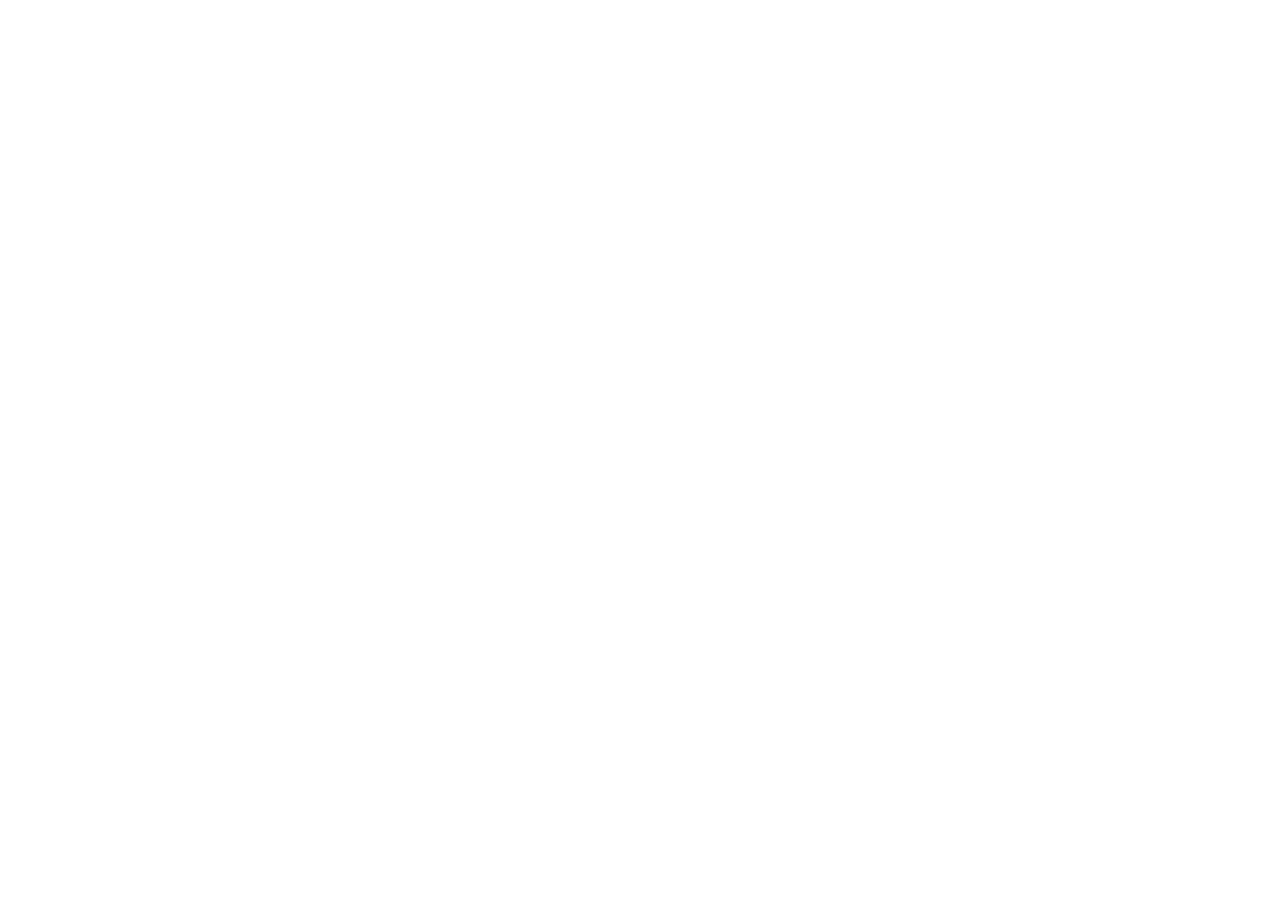
==== commit 33c65731: "Add files via upload" ====
--- a/index.html
+++ b/index.html
@@ -1,321 +1,14 @@
 <!DOCTYPE html>
-<html lang="en-US">
-<head>
-<meta charset="UTF-8">
-<meta name="viewport" content="width=device-width, initial-scale=1">
-	 <link rel="profile" href="https://gmpg.org/xfn/11"> 
-	 <title>Sample Page &#8211; twilight terrace hotel</title>
-<meta name="robots" content="noindex, nofollow">
-<link rel="dns-prefetch" href="//fonts.googleapis.com">
-<link rel="alternate" type="application/rss+xml" title="twilight terrace hotel &raquo; Feed" href="https://baluyadav448.github.io/twilight-terrace-hotel/feed/">
-<link rel="alternate" type="application/rss+xml" title="twilight terrace hotel &raquo; Comments Feed" href="https://baluyadav448.github.io/twilight-terrace-hotel/comments/feed/">
-<link rel="alternate" type="application/rss+xml" title="twilight terrace hotel &raquo; Sample Page Comments Feed" href="https://baluyadav448.github.io/twilight-terrace-hotel/sample-page/feed/">
-<script>
-window._wpemojiSettings = {"baseUrl":"https:\/\/s.w.org\/images\/core\/emoji\/15.0.3\/72x72\/","ext":".png","svgUrl":"https:\/\/s.w.org\/images\/core\/emoji\/15.0.3\/svg\/","svgExt":".svg","source":{"concatemoji":"https:\/\/baluyadav448.github.io\/twilight-terrace-hotel\/wp-includes\/js\/wp-emoji-release.min.js?ver=6.5.2"}};
-/*! This file is auto-generated */
-!function(i,n){var o,s,e;function c(e){try{var t={supportTests:e,timestamp:(new Date).valueOf()};sessionStorage.setItem(o,JSON.stringify(t))}catch(e){}}function p(e,t,n){e.clearRect(0,0,e.canvas.width,e.canvas.height),e.fillText(t,0,0);var t=new Uint32Array(e.getImageData(0,0,e.canvas.width,e.canvas.height).data),r=(e.clearRect(0,0,e.canvas.width,e.canvas.height),e.fillText(n,0,0),new Uint32Array(e.getImageData(0,0,e.canvas.width,e.canvas.height).data));return t.every(function(e,t){return e===r[t]})}function u(e,t,n){switch(t){case"flag":return n(e,"🏳️‍⚧️","🏳️​⚧️")?!1:!n(e,"🇺🇳","🇺​🇳")&&!n(e,"🏴󠁧󠁢󠁥󠁮󠁧󠁿","🏴​󠁧​󠁢​󠁥​󠁮​󠁧​󠁿");case"emoji":return!n(e,"🐦‍⬛","🐦​⬛")}return!1}function f(e,t,n){var r="undefined"!=typeof WorkerGlobalScope&&self instanceof WorkerGlobalScope?new OffscreenCanvas(300,150):i.createElement("canvas"),a=r.getContext("2d",{willReadFrequently:!0}),o=(a.textBaseline="top",a.font="600 32px Arial",{});return e.forEach(function(e){o[e]=t(a,e,n)}),o}function t(e){var t=i.createElement("script");t.src=e,t.defer=!0,i.head.appendChild(t)}"undefined"!=typeof Promise&&(o="wpEmojiSettingsSupports",s=["flag","emoji"],n.supports={everything:!0,everythingExceptFlag:!0},e=new Promise(function(e){i.addEventListener("DOMContentLoaded",e,{once:!0})}),new Promise(function(t){var n=function(){try{var e=JSON.parse(sessionStorage.getItem(o));if("object"==typeof e&&"number"==typeof e.timestamp&&(new Date).valueOf()<e.timestamp+604800&&"object"==typeof e.supportTests)return e.supportTests}catch(e){}return null}();if(!n){if("undefined"!=typeof Worker&&"undefined"!=typeof OffscreenCanvas&&"undefined"!=typeof URL&&URL.createObjectURL&&"undefined"!=typeof Blob)try{var e="postMessage("+f.toString()+"("+[JSON.stringify(s),u.toString(),p.toString()].join(",")+"));",r=new Blob([e],{type:"text/javascript"}),a=new Worker(URL.createObjectURL(r),{name:"wpTestEmojiSupports"});return void(a.onmessage=function(e){c(n=e.data),a.terminate(),t(n)})}catch(e){}c(n=f(s,u,p))}t(n)}).then(function(e){for(var t in e)n.supports[t]=e[t],n.supports.everything=n.supports.everything&&n.supports[t],"flag"!==t&&(n.supports.everythingExceptFlag=n.supports.everythingExceptFlag&&n.supports[t]);n.supports.everythingExceptFlag=n.supports.everythingExceptFlag&&!n.supports.flag,n.DOMReady=!1,n.readyCallback=function(){n.DOMReady=!0}}).then(function(){return e}).then(function(){var e;n.supports.everything||(n.readyCallback(),(e=n.source||{}).concatemoji?t(e.concatemoji):e.wpemoji&&e.twemoji&&(t(e.twemoji),t(e.wpemoji)))}))}((window,document),window._wpemojiSettings);
-</script>
-<link rel="stylesheet" id="astra-theme-css-css" href="https://baluyadav448.github.io/twilight-terrace-hotel/wp-content/themes/astra/assets/css/minified/main.min.css?ver=4.6.11" media="all">
-<style id="astra-theme-css-inline-css">:root{--ast-container-default-xlg-padding:6.67em;--ast-container-default-lg-padding:5.67em;--ast-container-default-slg-padding:4.34em;--ast-container-default-md-padding:3.34em;--ast-container-default-sm-padding:6.67em;--ast-container-default-xs-padding:2.4em;--ast-container-default-xxs-padding:1.4em;--ast-code-block-background:#EEEEEE;--ast-comment-inputs-background:#FAFAFA;--ast-normal-container-width:1200px;--ast-narrow-container-width:750px;--ast-blog-title-font-weight:normal;--ast-blog-meta-weight:inherit;}html{font-size:93.75%;}a,.page-title{color:var(--ast-global-color-3);}a:hover,a:focus{color:var(--ast-global-color-1);}body,button,input,select,textarea,.ast-button,.ast-custom-button{font-family:'Open Sans',sans-serif;font-weight:400;font-size:15px;font-size:1rem;line-height:var(--ast-body-line-height,1.5em);}blockquote{color:var(--ast-global-color-3);}p,.entry-content p{margin-bottom:2em;}h1,.entry-content h1,h2,.entry-content h2,h3,.entry-content h3,h4,.entry-content h4,h5,.entry-content h5,h6,.entry-content h6,.site-title,.site-title a{font-family:'DM Serif Display',serif;font-weight:400;}.site-title{font-size:24px;font-size:1.6rem;display:block;}.site-header .site-description{font-size:15px;font-size:1rem;display:none;}.entry-title{font-size:26px;font-size:1.7333333333333rem;}.archive .ast-article-post .ast-article-inner,.blog .ast-article-post .ast-article-inner,.archive .ast-article-post .ast-article-inner:hover,.blog .ast-article-post .ast-article-inner:hover{overflow:hidden;}h1,.entry-content h1{font-size:70px;font-size:4.6666666666667rem;font-family:'DM Serif Display',serif;line-height:1.1em;}h2,.entry-content h2{font-size:42px;font-size:2.8rem;font-family:'DM Serif Display',serif;line-height:1.3em;}h3,.entry-content h3{font-size:28px;font-size:1.8666666666667rem;font-family:'DM Serif Display',serif;line-height:1.3em;}h4,.entry-content h4{font-size:24px;font-size:1.6rem;line-height:1.2em;font-family:'DM Serif Display',serif;}h5,.entry-content h5{font-size:20px;font-size:1.3333333333333rem;line-height:1.2em;font-family:'DM Serif Display',serif;}h6,.entry-content h6{font-size:15px;font-size:1rem;line-height:1.25em;font-family:'DM Serif Display',serif;}::selection{background-color:var(--ast-global-color-0);color:#ffffff;}body,h1,.entry-title a,.entry-content h1,h2,.entry-content h2,h3,.entry-content h3,h4,.entry-content h4,h5,.entry-content h5,h6,.entry-content h6{color:var(--ast-global-color-3);}.tagcloud a:hover,.tagcloud a:focus,.tagcloud a.current-item{color:#ffffff;border-color:var(--ast-global-color-3);background-color:var(--ast-global-color-3);}input:focus,input[type="text"]:focus,input[type="email"]:focus,input[type="url"]:focus,input[type="password"]:focus,input[type="reset"]:focus,input[type="search"]:focus,textarea:focus{border-color:var(--ast-global-color-3);}input[type="radio"]:checked,input[type=reset],input[type="checkbox"]:checked,input[type="checkbox"]:hover:checked,input[type="checkbox"]:focus:checked,input[type=range]::-webkit-slider-thumb{border-color:var(--ast-global-color-3);background-color:var(--ast-global-color-3);box-shadow:none;}.site-footer a:hover + .post-count,.site-footer a:focus + .post-count{background:var(--ast-global-color-3);border-color:var(--ast-global-color-3);}.single .nav-links .nav-previous,.single .nav-links .nav-next{color:var(--ast-global-color-3);}.entry-meta,.entry-meta *{line-height:1.45;color:var(--ast-global-color-3);}.entry-meta a:not(.ast-button):hover,.entry-meta a:not(.ast-button):hover *,.entry-meta a:not(.ast-button):focus,.entry-meta a:not(.ast-button):focus *,.page-links > .page-link,.page-links .page-link:hover,.post-navigation a:hover{color:var(--ast-global-color-1);}#cat option,.secondary .calendar_wrap thead a,.secondary .calendar_wrap thead a:visited{color:var(--ast-global-color-3);}.secondary .calendar_wrap #today,.ast-progress-val span{background:var(--ast-global-color-3);}.secondary a:hover + .post-count,.secondary a:focus + .post-count{background:var(--ast-global-color-3);border-color:var(--ast-global-color-3);}.calendar_wrap #today > a{color:#ffffff;}.page-links .page-link,.single .post-navigation a{color:var(--ast-global-color-3);}.ast-search-menu-icon .search-form button.search-submit{padding:0 4px;}.ast-search-menu-icon form.search-form{padding-right:0;}.ast-search-menu-icon.slide-search input.search-field{width:0;}.ast-header-search .ast-search-menu-icon.ast-dropdown-active .search-form,.ast-header-search .ast-search-menu-icon.ast-dropdown-active .search-field:focus{transition:all 0.2s;}.search-form input.search-field:focus{outline:none;}.wp-block-latest-posts > li > a{color:var(--ast-global-color-2);}.widget-title,.widget .wp-block-heading{font-size:21px;font-size:1.4rem;color:var(--ast-global-color-3);}.ast-search-menu-icon.slide-search a:focus-visible:focus-visible,.astra-search-icon:focus-visible,#close:focus-visible,a:focus-visible,.ast-menu-toggle:focus-visible,.site .skip-link:focus-visible,.wp-block-loginout input:focus-visible,.wp-block-search.wp-block-search__button-inside .wp-block-search__inside-wrapper,.ast-header-navigation-arrow:focus-visible,.woocommerce .wc-proceed-to-checkout > .checkout-button:focus-visible,.woocommerce .woocommerce-MyAccount-navigation ul li a:focus-visible,.ast-orders-table__row .ast-orders-table__cell:focus-visible,.woocommerce .woocommerce-order-details .order-again > .button:focus-visible,.woocommerce .woocommerce-message a.button.wc-forward:focus-visible,.woocommerce #minus_qty:focus-visible,.woocommerce #plus_qty:focus-visible,a#ast-apply-coupon:focus-visible,.woocommerce .woocommerce-info a:focus-visible,.woocommerce .astra-shop-summary-wrap a:focus-visible,.woocommerce a.wc-forward:focus-visible,#ast-apply-coupon:focus-visible,.woocommerce-js .woocommerce-mini-cart-item a.remove:focus-visible,#close:focus-visible,.button.search-submit:focus-visible,#search_submit:focus,.normal-search:focus-visible{outline-style:dotted;outline-color:inherit;outline-width:thin;}input:focus,input[type="text"]:focus,input[type="email"]:focus,input[type="url"]:focus,input[type="password"]:focus,input[type="reset"]:focus,input[type="search"]:focus,input[type="number"]:focus,textarea:focus,.wp-block-search__input:focus,[data-section="section-header-mobile-trigger"] .ast-button-wrap .ast-mobile-menu-trigger-minimal:focus,.ast-mobile-popup-drawer.active .menu-toggle-close:focus,.woocommerce-ordering select.orderby:focus,#ast-scroll-top:focus,#coupon_code:focus,.woocommerce-page #comment:focus,.woocommerce #reviews #respond input#submit:focus,.woocommerce a.add_to_cart_button:focus,.woocommerce .button.single_add_to_cart_button:focus,.woocommerce .woocommerce-cart-form button:focus,.woocommerce .woocommerce-cart-form__cart-item .quantity .qty:focus,.woocommerce .woocommerce-billing-fields .woocommerce-billing-fields__field-wrapper .woocommerce-input-wrapper > .input-text:focus,.woocommerce #order_comments:focus,.woocommerce #place_order:focus,.woocommerce .woocommerce-address-fields .woocommerce-address-fields__field-wrapper .woocommerce-input-wrapper > .input-text:focus,.woocommerce .woocommerce-MyAccount-content form button:focus,.woocommerce .woocommerce-MyAccount-content .woocommerce-EditAccountForm .woocommerce-form-row .woocommerce-Input.input-text:focus,.woocommerce .ast-woocommerce-container .woocommerce-pagination ul.page-numbers li a:focus,body #content .woocommerce form .form-row .select2-container--default .select2-selection--single:focus,#ast-coupon-code:focus,.woocommerce.woocommerce-js .quantity input[type=number]:focus,.woocommerce-js .woocommerce-mini-cart-item .quantity input[type=number]:focus,.woocommerce p#ast-coupon-trigger:focus{border-style:dotted;border-color:inherit;border-width:thin;}input{outline:none;}.ast-logo-title-inline .site-logo-img{padding-right:1em;}body .ast-oembed-container *{position:absolute;top:0;width:100%;height:100%;left:0;}body .wp-block-embed-pocket-casts .ast-oembed-container *{position:unset;}.ast-single-post-featured-section + article {margin-top: 2em;}.site-content .ast-single-post-featured-section img {width: 100%;overflow: hidden;object-fit: cover;}.site > .ast-single-related-posts-container {margin-top: 0;}@media (min-width: 922px) {.ast-desktop .ast-container--narrow {max-width: var(--ast-narrow-container-width);margin: 0 auto;}}@media (max-width:921px){#ast-desktop-header{display:none;}}@media (min-width:922px){#ast-mobile-header{display:none;}}.wp-block-buttons.aligncenter{justify-content:center;}@media (max-width:921px){.ast-theme-transparent-header #primary,.ast-theme-transparent-header #secondary{padding:0;}}@media (max-width:921px){.ast-plain-container.ast-no-sidebar #primary{padding:0;}}.ast-plain-container.ast-no-sidebar #primary{margin-top:0;margin-bottom:0;}.wp-block-button.is-style-outline .wp-block-button__link{border-color:var(--ast-global-color-1);}div.wp-block-button.is-style-outline > .wp-block-button__link:not(.has-text-color),div.wp-block-button.wp-block-button__link.is-style-outline:not(.has-text-color){color:var(--ast-global-color-1);}.wp-block-button.is-style-outline .wp-block-button__link:hover,.wp-block-buttons .wp-block-button.is-style-outline .wp-block-button__link:focus,.wp-block-buttons .wp-block-button.is-style-outline > .wp-block-button__link:not(.has-text-color):hover,.wp-block-buttons .wp-block-button.wp-block-button__link.is-style-outline:not(.has-text-color):hover{color:var(--ast-global-color-5);background-color:var(--ast-global-color-3);border-color:var(--ast-global-color-3);}.post-page-numbers.current .page-link,.ast-pagination .page-numbers.current{color:#ffffff;border-color:var(--ast-global-color-0);background-color:var(--ast-global-color-0);}.wp-block-button.is-style-outline .wp-block-button__link.wp-element-button,.ast-outline-button{border-color:var(--ast-global-color-1);font-family:'Open Sans',sans-serif;font-weight:600;font-size:12px;font-size:0.8rem;line-height:1em;border-top-left-radius:0px;border-top-right-radius:0px;border-bottom-right-radius:0px;border-bottom-left-radius:0px;}.wp-block-buttons .wp-block-button.is-style-outline > .wp-block-button__link:not(.has-text-color),.wp-block-buttons .wp-block-button.wp-block-button__link.is-style-outline:not(.has-text-color),.ast-outline-button{color:var(--ast-global-color-1);}.wp-block-button.is-style-outline .wp-block-button__link:hover,.wp-block-buttons .wp-block-button.is-style-outline .wp-block-button__link:focus,.wp-block-buttons .wp-block-button.is-style-outline > .wp-block-button__link:not(.has-text-color):hover,.wp-block-buttons .wp-block-button.wp-block-button__link.is-style-outline:not(.has-text-color):hover,.ast-outline-button:hover,.ast-outline-button:focus,.wp-block-uagb-buttons-child .uagb-buttons-repeater.ast-outline-button:hover,.wp-block-uagb-buttons-child .uagb-buttons-repeater.ast-outline-button:focus{color:var(--ast-global-color-5);background-color:var(--ast-global-color-3);border-color:var(--ast-global-color-3);}.wp-block-button .wp-block-button__link.wp-element-button.is-style-outline:not(.has-background),.wp-block-button.is-style-outline>.wp-block-button__link.wp-element-button:not(.has-background),.ast-outline-button{background-color:var(--ast-global-color-1);}.entry-content[ast-blocks-layout] > figure{margin-bottom:1em;}@media (max-width:921px){.ast-separate-container #primary,.ast-separate-container #secondary{padding:1.5em 0;}#primary,#secondary{padding:1.5em 0;margin:0;}.ast-left-sidebar #content > .ast-container{display:flex;flex-direction:column-reverse;width:100%;}.ast-separate-container .ast-article-post,.ast-separate-container .ast-article-single{padding:1.5em 2.14em;}.ast-author-box img.avatar{margin:20px 0 0 0;}}@media (min-width:922px){.ast-separate-container.ast-right-sidebar #primary,.ast-separate-container.ast-left-sidebar #primary{border:0;}.search-no-results.ast-separate-container #primary{margin-bottom:4em;}}.wp-block-button .wp-block-button__link{color:var(--ast-global-color-5);}.wp-block-button .wp-block-button__link:hover,.wp-block-button .wp-block-button__link:focus{color:var(--ast-global-color-5);background-color:var(--ast-global-color-3);border-color:var(--ast-global-color-3);}.elementor-widget-heading h1.elementor-heading-title{line-height:1.1em;}.elementor-widget-heading h2.elementor-heading-title{line-height:1.3em;}.elementor-widget-heading h3.elementor-heading-title{line-height:1.3em;}.elementor-widget-heading h4.elementor-heading-title{line-height:1.2em;}.elementor-widget-heading h5.elementor-heading-title{line-height:1.2em;}.elementor-widget-heading h6.elementor-heading-title{line-height:1.25em;}.wp-block-button .wp-block-button__link,.wp-block-search .wp-block-search__button,body .wp-block-file .wp-block-file__button{border-style:solid;border-top-width:0px;border-right-width:0px;border-left-width:0px;border-bottom-width:0px;border-color:var(--ast-global-color-1);background-color:var(--ast-global-color-1);color:var(--ast-global-color-5);font-family:'Open Sans',sans-serif;font-weight:600;line-height:1em;text-transform:uppercase;letter-spacing:2px;font-size:12px;font-size:0.8rem;border-top-left-radius:0px;border-top-right-radius:0px;border-bottom-right-radius:0px;border-bottom-left-radius:0px;padding-top:18px;padding-right:34px;padding-bottom:18px;padding-left:34px;}@media (max-width:921px){.wp-block-button .wp-block-button__link,.wp-block-search .wp-block-search__button,body .wp-block-file .wp-block-file__button{padding-top:15px;padding-right:24px;padding-bottom:15px;padding-left:24px;}}@media (max-width:544px){.wp-block-button .wp-block-button__link,.wp-block-search .wp-block-search__button,body .wp-block-file .wp-block-file__button{padding-top:13px;padding-right:21px;padding-bottom:13px;padding-left:21px;}}.menu-toggle,button,.ast-button,.ast-custom-button,.button,input#submit,input[type="button"],input[type="submit"],input[type="reset"],form[CLASS*="wp-block-search__"].wp-block-search .wp-block-search__inside-wrapper .wp-block-search__button,body .wp-block-file .wp-block-file__button,.woocommerce-js a.button,.woocommerce button.button,.woocommerce .woocommerce-message a.button,.woocommerce #respond input#submit.alt,.woocommerce input.button.alt,.woocommerce input.button,.woocommerce input.button:disabled,.woocommerce input.button:disabled[disabled],.woocommerce input.button:disabled:hover,.woocommerce input.button:disabled[disabled]:hover,.woocommerce #respond input#submit,.woocommerce button.button.alt.disabled,.wc-block-grid__products .wc-block-grid__product .wp-block-button__link,.wc-block-grid__product-onsale,[CLASS*="wc-block"] button,.woocommerce-js .astra-cart-drawer .astra-cart-drawer-content .woocommerce-mini-cart__buttons .button:not(.checkout):not(.ast-continue-shopping),.woocommerce-js .astra-cart-drawer .astra-cart-drawer-content .woocommerce-mini-cart__buttons a.checkout,.woocommerce button.button.alt.disabled.wc-variation-selection-needed,[CLASS*="wc-block"] .wc-block-components-button{border-style:solid;border-top-width:0px;border-right-width:0px;border-left-width:0px;border-bottom-width:0px;color:var(--ast-global-color-5);border-color:var(--ast-global-color-1);background-color:var(--ast-global-color-1);padding-top:18px;padding-right:34px;padding-bottom:18px;padding-left:34px;font-family:'Open Sans',sans-serif;font-weight:600;font-size:12px;font-size:0.8rem;line-height:1em;text-transform:uppercase;letter-spacing:2px;border-top-left-radius:0px;border-top-right-radius:0px;border-bottom-right-radius:0px;border-bottom-left-radius:0px;}button:focus,.menu-toggle:hover,button:hover,.ast-button:hover,.ast-custom-button:hover .button:hover,.ast-custom-button:hover ,input[type=reset]:hover,input[type=reset]:focus,input#submit:hover,input#submit:focus,input[type="button"]:hover,input[type="button"]:focus,input[type="submit"]:hover,input[type="submit"]:focus,form[CLASS*="wp-block-search__"].wp-block-search .wp-block-search__inside-wrapper .wp-block-search__button:hover,form[CLASS*="wp-block-search__"].wp-block-search .wp-block-search__inside-wrapper .wp-block-search__button:focus,body .wp-block-file .wp-block-file__button:hover,body .wp-block-file .wp-block-file__button:focus,.woocommerce-js a.button:hover,.woocommerce button.button:hover,.woocommerce .woocommerce-message a.button:hover,.woocommerce #respond input#submit:hover,.woocommerce #respond input#submit.alt:hover,.woocommerce input.button.alt:hover,.woocommerce input.button:hover,.woocommerce button.button.alt.disabled:hover,.wc-block-grid__products .wc-block-grid__product .wp-block-button__link:hover,[CLASS*="wc-block"] button:hover,.woocommerce-js .astra-cart-drawer .astra-cart-drawer-content .woocommerce-mini-cart__buttons .button:not(.checkout):not(.ast-continue-shopping):hover,.woocommerce-js .astra-cart-drawer .astra-cart-drawer-content .woocommerce-mini-cart__buttons a.checkout:hover,.woocommerce button.button.alt.disabled.wc-variation-selection-needed:hover,[CLASS*="wc-block"] .wc-block-components-button:hover,[CLASS*="wc-block"] .wc-block-components-button:focus{color:var(--ast-global-color-5);background-color:var(--ast-global-color-3);border-color:var(--ast-global-color-3);}@media (max-width:921px){.menu-toggle,button,.ast-button,.ast-custom-button,.button,input#submit,input[type="button"],input[type="submit"],input[type="reset"],form[CLASS*="wp-block-search__"].wp-block-search .wp-block-search__inside-wrapper .wp-block-search__button,body .wp-block-file .wp-block-file__button,.woocommerce-js a.button,.woocommerce button.button,.woocommerce .woocommerce-message a.button,.woocommerce #respond input#submit.alt,.woocommerce input.button.alt,.woocommerce input.button,.woocommerce input.button:disabled,.woocommerce input.button:disabled[disabled],.woocommerce input.button:disabled:hover,.woocommerce input.button:disabled[disabled]:hover,.woocommerce #respond input#submit,.woocommerce button.button.alt.disabled,.wc-block-grid__products .wc-block-grid__product .wp-block-button__link,.wc-block-grid__product-onsale,[CLASS*="wc-block"] button,.woocommerce-js .astra-cart-drawer .astra-cart-drawer-content .woocommerce-mini-cart__buttons .button:not(.checkout):not(.ast-continue-shopping),.woocommerce-js .astra-cart-drawer .astra-cart-drawer-content .woocommerce-mini-cart__buttons a.checkout,.woocommerce button.button.alt.disabled.wc-variation-selection-needed,[CLASS*="wc-block"] .wc-block-components-button{padding-top:15px;padding-right:24px;padding-bottom:15px;padding-left:24px;}}@media (max-width:544px){.menu-toggle,button,.ast-button,.ast-custom-button,.button,input#submit,input[type="button"],input[type="submit"],input[type="reset"],form[CLASS*="wp-block-search__"].wp-block-search .wp-block-search__inside-wrapper .wp-block-search__button,body .wp-block-file .wp-block-file__button,.woocommerce-js a.button,.woocommerce button.button,.woocommerce .woocommerce-message a.button,.woocommerce #respond input#submit.alt,.woocommerce input.button.alt,.woocommerce input.button,.woocommerce input.button:disabled,.woocommerce input.button:disabled[disabled],.woocommerce input.button:disabled:hover,.woocommerce input.button:disabled[disabled]:hover,.woocommerce #respond input#submit,.woocommerce button.button.alt.disabled,.wc-block-grid__products .wc-block-grid__product .wp-block-button__link,.wc-block-grid__product-onsale,[CLASS*="wc-block"] button,.woocommerce-js .astra-cart-drawer .astra-cart-drawer-content .woocommerce-mini-cart__buttons .button:not(.checkout):not(.ast-continue-shopping),.woocommerce-js .astra-cart-drawer .astra-cart-drawer-content .woocommerce-mini-cart__buttons a.checkout,.woocommerce button.button.alt.disabled.wc-variation-selection-needed,[CLASS*="wc-block"] .wc-block-components-button{padding-top:13px;padding-right:21px;padding-bottom:13px;padding-left:21px;}}@media (max-width:921px){.ast-mobile-header-stack .main-header-bar .ast-search-menu-icon{display:inline-block;}.ast-header-break-point.ast-header-custom-item-outside .ast-mobile-header-stack .main-header-bar .ast-search-icon{margin:0;}.ast-comment-avatar-wrap img{max-width:2.5em;}.ast-comment-meta{padding:0 1.8888em 1.3333em;}.ast-separate-container .ast-comment-list li.depth-1{padding:1.5em 2.14em;}.ast-separate-container .comment-respond{padding:2em 2.14em;}}@media (min-width:544px){.ast-container{max-width:100%;}}@media (max-width:544px){.ast-separate-container .ast-article-post,.ast-separate-container .ast-article-single,.ast-separate-container .comments-title,.ast-separate-container .ast-archive-description{padding:1.5em 1em;}.ast-separate-container #content .ast-container{padding-left:0.54em;padding-right:0.54em;}.ast-separate-container .ast-comment-list .bypostauthor{padding:.5em;}.ast-search-menu-icon.ast-dropdown-active .search-field{width:170px;}}body,.ast-separate-container{background-color:var(--ast-global-color-4);;background-image:none;;}@media (max-width:921px){.site-title{display:block;}.site-header .site-description{display:none;}h1,.entry-content h1{font-size:60px;}h2,.entry-content h2{font-size:34px;}h3,.entry-content h3{font-size:28px;}h4,.entry-content h4{font-size:22px;font-size:1.4666666666667rem;}h5,.entry-content h5{font-size:18px;font-size:1.2rem;}h6,.entry-content h6{font-size:15px;font-size:1rem;}}@media (max-width:544px){.site-title{display:block;}.site-header .site-description{display:none;}h1,.entry-content h1{font-size:38px;}h2,.entry-content h2{font-size:28px;}h3,.entry-content h3{font-size:24px;}h4,.entry-content h4{font-size:22px;font-size:1.4666666666667rem;}h5,.entry-content h5{font-size:18px;font-size:1.2rem;}h6,.entry-content h6{font-size:14px;font-size:0.93333333333333rem;}}@media (max-width:921px){html{font-size:85.5%;}}@media (max-width:544px){html{font-size:85.5%;}}@media (min-width:922px){.ast-container{max-width:1240px;}}@media (min-width:922px){.site-content .ast-container{display:flex;}}@media (max-width:921px){.site-content .ast-container{flex-direction:column;}}@media (min-width:922px){.main-header-menu .sub-menu .menu-item.ast-left-align-sub-menu:hover > .sub-menu,.main-header-menu .sub-menu .menu-item.ast-left-align-sub-menu.focus > .sub-menu{margin-left:-0px;}}.site .comments-area{padding-bottom:3em;}.wp-block-file {display: flex;align-items: center;flex-wrap: wrap;justify-content: space-between;}.wp-block-pullquote {border: none;}.wp-block-pullquote blockquote::before {content: "\201D";font-family: "Helvetica",sans-serif;display: flex;transform: rotate( 180deg );font-size: 6rem;font-style: normal;line-height: 1;font-weight: bold;align-items: center;justify-content: center;}.has-text-align-right > blockquote::before {justify-content: flex-start;}.has-text-align-left > blockquote::before {justify-content: flex-end;}figure.wp-block-pullquote.is-style-solid-color blockquote {max-width: 100%;text-align: inherit;}html body {--wp--custom--ast-default-block-top-padding: 3em;--wp--custom--ast-default-block-right-padding: 3em;--wp--custom--ast-default-block-bottom-padding: 3em;--wp--custom--ast-default-block-left-padding: 3em;--wp--custom--ast-container-width: 1200px;--wp--custom--ast-content-width-size: 1200px;--wp--custom--ast-wide-width-size: calc(1200px + var(--wp--custom--ast-default-block-left-padding) + var(--wp--custom--ast-default-block-right-padding));}.ast-narrow-container {--wp--custom--ast-content-width-size: 750px;--wp--custom--ast-wide-width-size: 750px;}@media(max-width: 921px) {html body {--wp--custom--ast-default-block-top-padding: 3em;--wp--custom--ast-default-block-right-padding: 2em;--wp--custom--ast-default-block-bottom-padding: 3em;--wp--custom--ast-default-block-left-padding: 2em;}}@media(max-width: 544px) {html body {--wp--custom--ast-default-block-top-padding: 3em;--wp--custom--ast-default-block-right-padding: 1.5em;--wp--custom--ast-default-block-bottom-padding: 3em;--wp--custom--ast-default-block-left-padding: 1.5em;}}.entry-content > .wp-block-group,.entry-content > .wp-block-cover,.entry-content > .wp-block-columns {padding-top: var(--wp--custom--ast-default-block-top-padding);padding-right: var(--wp--custom--ast-default-block-right-padding);padding-bottom: var(--wp--custom--ast-default-block-bottom-padding);padding-left: var(--wp--custom--ast-default-block-left-padding);}.ast-plain-container.ast-no-sidebar .entry-content > .alignfull,.ast-page-builder-template .ast-no-sidebar .entry-content > .alignfull {margin-left: calc( -50vw + 50%);margin-right: calc( -50vw + 50%);max-width: 100vw;width: 100vw;}.ast-plain-container.ast-no-sidebar .entry-content .alignfull .alignfull,.ast-page-builder-template.ast-no-sidebar .entry-content .alignfull .alignfull,.ast-plain-container.ast-no-sidebar .entry-content .alignfull .alignwide,.ast-page-builder-template.ast-no-sidebar .entry-content .alignfull .alignwide,.ast-plain-container.ast-no-sidebar .entry-content .alignwide .alignfull,.ast-page-builder-template.ast-no-sidebar .entry-content .alignwide .alignfull,.ast-plain-container.ast-no-sidebar .entry-content .alignwide .alignwide,.ast-page-builder-template.ast-no-sidebar .entry-content .alignwide .alignwide,.ast-plain-container.ast-no-sidebar .entry-content .wp-block-column .alignfull,.ast-page-builder-template.ast-no-sidebar .entry-content .wp-block-column .alignfull,.ast-plain-container.ast-no-sidebar .entry-content .wp-block-column .alignwide,.ast-page-builder-template.ast-no-sidebar .entry-content .wp-block-column .alignwide {margin-left: auto;margin-right: auto;width: 100%;}[ast-blocks-layout] .wp-block-separator:not(.is-style-dots) {height: 0;}[ast-blocks-layout] .wp-block-separator {margin: 20px auto;}[ast-blocks-layout] .wp-block-separator:not(.is-style-wide):not(.is-style-dots) {max-width: 100px;}[ast-blocks-layout] .wp-block-separator.has-background {padding: 0;}.entry-content[ast-blocks-layout] > * {max-width: var(--wp--custom--ast-content-width-size);margin-left: auto;margin-right: auto;}.entry-content[ast-blocks-layout] > .alignwide {max-width: var(--wp--custom--ast-wide-width-size);}.entry-content[ast-blocks-layout] .alignfull {max-width: none;}.entry-content .wp-block-columns {margin-bottom: 0;}blockquote {margin: 1.5em;border-color: rgba(0,0,0,0.05);}.wp-block-quote:not(.has-text-align-right):not(.has-text-align-center) {border-left: 5px solid rgba(0,0,0,0.05);}.has-text-align-right > blockquote,blockquote.has-text-align-right {border-right: 5px solid rgba(0,0,0,0.05);}.has-text-align-left > blockquote,blockquote.has-text-align-left {border-left: 5px solid rgba(0,0,0,0.05);}.wp-block-site-tagline,.wp-block-latest-posts .read-more {margin-top: 15px;}.wp-block-loginout p label {display: block;}.wp-block-loginout p:not(.login-remember):not(.login-submit) input {width: 100%;}.wp-block-loginout input:focus {border-color: transparent;}.wp-block-loginout input:focus {outline: thin dotted;}.entry-content .wp-block-media-text .wp-block-media-text__content {padding: 0 0 0 8%;}.entry-content .wp-block-media-text.has-media-on-the-right .wp-block-media-text__content {padding: 0 8% 0 0;}.entry-content .wp-block-media-text.has-background .wp-block-media-text__content {padding: 8%;}.entry-content .wp-block-cover:not([class*="background-color"]) .wp-block-cover__inner-container,.entry-content .wp-block-cover:not([class*="background-color"]) .wp-block-cover-image-text,.entry-content .wp-block-cover:not([class*="background-color"]) .wp-block-cover-text,.entry-content .wp-block-cover-image:not([class*="background-color"]) .wp-block-cover__inner-container,.entry-content .wp-block-cover-image:not([class*="background-color"]) .wp-block-cover-image-text,.entry-content .wp-block-cover-image:not([class*="background-color"]) .wp-block-cover-text {color: var(--ast-global-color-5);}.wp-block-loginout .login-remember input {width: 1.1rem;height: 1.1rem;margin: 0 5px 4px 0;vertical-align: middle;}.wp-block-latest-posts > li > *:first-child,.wp-block-latest-posts:not(.is-grid) > li:first-child {margin-top: 0;}.wp-block-search__inside-wrapper .wp-block-search__input {padding: 0 10px;color: var(--ast-global-color-3);background: var(--ast-global-color-5);border-color: var(--ast-border-color);}.wp-block-latest-posts .read-more {margin-bottom: 1.5em;}.wp-block-search__no-button .wp-block-search__inside-wrapper .wp-block-search__input {padding-top: 5px;padding-bottom: 5px;}.wp-block-latest-posts .wp-block-latest-posts__post-date,.wp-block-latest-posts .wp-block-latest-posts__post-author {font-size: 1rem;}.wp-block-latest-posts > li > *,.wp-block-latest-posts:not(.is-grid) > li {margin-top: 12px;margin-bottom: 12px;}.ast-page-builder-template .entry-content[ast-blocks-layout] > *,.ast-page-builder-template .entry-content[ast-blocks-layout] > .alignfull > * {max-width: none;}.ast-page-builder-template .entry-content[ast-blocks-layout] > .alignwide > * {max-width: var(--wp--custom--ast-wide-width-size);}.ast-page-builder-template .entry-content[ast-blocks-layout] > .inherit-container-width > *,.ast-page-builder-template .entry-content[ast-blocks-layout] > * > *,.entry-content[ast-blocks-layout] > .wp-block-cover .wp-block-cover__inner-container {max-width: var(--wp--custom--ast-content-width-size);margin-left: auto;margin-right: auto;}.entry-content[ast-blocks-layout] .wp-block-cover:not(.alignleft):not(.alignright) {width: auto;}@media(max-width: 1200px) {.ast-separate-container .entry-content > .alignfull,.ast-separate-container .entry-content[ast-blocks-layout] > .alignwide,.ast-plain-container .entry-content[ast-blocks-layout] > .alignwide,.ast-plain-container .entry-content .alignfull {margin-left: calc(-1 * min(var(--ast-container-default-xlg-padding),20px)) ;margin-right: calc(-1 * min(var(--ast-container-default-xlg-padding),20px));}}@media(min-width: 1201px) {.ast-separate-container .entry-content > .alignfull {margin-left: calc(-1 * var(--ast-container-default-xlg-padding) );margin-right: calc(-1 * var(--ast-container-default-xlg-padding) );}.ast-separate-container .entry-content[ast-blocks-layout] > .alignwide,.ast-plain-container .entry-content[ast-blocks-layout] > .alignwide {margin-left: calc(-1 * var(--wp--custom--ast-default-block-left-padding) );margin-right: calc(-1 * var(--wp--custom--ast-default-block-right-padding) );}}@media(min-width: 921px) {.ast-separate-container .entry-content .wp-block-group.alignwide:not(.inherit-container-width) > :where(:not(.alignleft):not(.alignright)),.ast-plain-container .entry-content .wp-block-group.alignwide:not(.inherit-container-width) > :where(:not(.alignleft):not(.alignright)) {max-width: calc( var(--wp--custom--ast-content-width-size) + 80px );}.ast-plain-container.ast-right-sidebar .entry-content[ast-blocks-layout] .alignfull,.ast-plain-container.ast-left-sidebar .entry-content[ast-blocks-layout] .alignfull {margin-left: -60px;margin-right: -60px;}}@media(min-width: 544px) {.entry-content > .alignleft {margin-right: 20px;}.entry-content > .alignright {margin-left: 20px;}}@media (max-width:544px){.wp-block-columns .wp-block-column:not(:last-child){margin-bottom:20px;}.wp-block-latest-posts{margin:0;}}@media( max-width: 600px ) {.entry-content .wp-block-media-text .wp-block-media-text__content,.entry-content .wp-block-media-text.has-media-on-the-right .wp-block-media-text__content {padding: 8% 0 0;}.entry-content .wp-block-media-text.has-background .wp-block-media-text__content {padding: 8%;}}.ast-page-builder-template .entry-header {padding-left: 0;}.ast-narrow-container .site-content .wp-block-uagb-image--align-full .wp-block-uagb-image__figure {max-width: 100%;margin-left: auto;margin-right: auto;}:root .has-ast-global-color-0-color{color:var(--ast-global-color-0);}:root .has-ast-global-color-0-background-color{background-color:var(--ast-global-color-0);}:root .wp-block-button .has-ast-global-color-0-color{color:var(--ast-global-color-0);}:root .wp-block-button .has-ast-global-color-0-background-color{background-color:var(--ast-global-color-0);}:root .has-ast-global-color-1-color{color:var(--ast-global-color-1);}:root .has-ast-global-color-1-background-color{background-color:var(--ast-global-color-1);}:root .wp-block-button .has-ast-global-color-1-color{color:var(--ast-global-color-1);}:root .wp-block-button .has-ast-global-color-1-background-color{background-color:var(--ast-global-color-1);}:root .has-ast-global-color-2-color{color:var(--ast-global-color-2);}:root .has-ast-global-color-2-background-color{background-color:var(--ast-global-color-2);}:root .wp-block-button .has-ast-global-color-2-color{color:var(--ast-global-color-2);}:root .wp-block-button .has-ast-global-color-2-background-color{background-color:var(--ast-global-color-2);}:root .has-ast-global-color-3-color{color:var(--ast-global-color-3);}:root .has-ast-global-color-3-background-color{background-color:var(--ast-global-color-3);}:root .wp-block-button .has-ast-global-color-3-color{color:var(--ast-global-color-3);}:root .wp-block-button .has-ast-global-color-3-background-color{background-color:var(--ast-global-color-3);}:root .has-ast-global-color-4-color{color:var(--ast-global-color-4);}:root .has-ast-global-color-4-background-color{background-color:var(--ast-global-color-4);}:root .wp-block-button .has-ast-global-color-4-color{color:var(--ast-global-color-4);}:root .wp-block-button .has-ast-global-color-4-background-color{background-color:var(--ast-global-color-4);}:root .has-ast-global-color-5-color{color:var(--ast-global-color-5);}:root .has-ast-global-color-5-background-color{background-color:var(--ast-global-color-5);}:root .wp-block-button .has-ast-global-color-5-color{color:var(--ast-global-color-5);}:root .wp-block-button .has-ast-global-color-5-background-color{background-color:var(--ast-global-color-5);}:root .has-ast-global-color-6-color{color:var(--ast-global-color-6);}:root .has-ast-global-color-6-background-color{background-color:var(--ast-global-color-6);}:root .wp-block-button .has-ast-global-color-6-color{color:var(--ast-global-color-6);}:root .wp-block-button .has-ast-global-color-6-background-color{background-color:var(--ast-global-color-6);}:root .has-ast-global-color-7-color{color:var(--ast-global-color-7);}:root .has-ast-global-color-7-background-color{background-color:var(--ast-global-color-7);}:root .wp-block-button .has-ast-global-color-7-color{color:var(--ast-global-color-7);}:root .wp-block-button .has-ast-global-color-7-background-color{background-color:var(--ast-global-color-7);}:root .has-ast-global-color-8-color{color:var(--ast-global-color-8);}:root .has-ast-global-color-8-background-color{background-color:var(--ast-global-color-8);}:root .wp-block-button .has-ast-global-color-8-color{color:var(--ast-global-color-8);}:root .wp-block-button .has-ast-global-color-8-background-color{background-color:var(--ast-global-color-8);}:root{--ast-global-color-0:#212121;--ast-global-color-1:#212121;--ast-global-color-2:#212121;--ast-global-color-3:#545454;--ast-global-color-4:#f7f8f9;--ast-global-color-5:#ffffff;--ast-global-color-6:#243673;--ast-global-color-7:#2a2a2a;--ast-global-color-8:#BFD1FF;}:root {--ast-border-color : #dddddd;}.ast-single-entry-banner {-js-display: flex;display: flex;flex-direction: column;justify-content: center;text-align: center;position: relative;background: #eeeeee;}.ast-single-entry-banner[data-banner-layout="layout-1"] {max-width: 1200px;background: inherit;padding: 20px 0;}.ast-single-entry-banner[data-banner-width-type="custom"] {margin: 0 auto;width: 100%;}.ast-single-entry-banner + .site-content .entry-header {margin-bottom: 0;}.site .ast-author-avatar {--ast-author-avatar-size: ;}a.ast-underline-text {text-decoration: underline;}.ast-container > .ast-terms-link {position: relative;display: block;}a.ast-button.ast-badge-tax {padding: 4px 8px;border-radius: 3px;font-size: inherit;}header.entry-header > *:not(:last-child){margin-bottom:10px;}.ast-archive-entry-banner {-js-display: flex;display: flex;flex-direction: column;justify-content: center;text-align: center;position: relative;background: #eeeeee;}.ast-archive-entry-banner[data-banner-width-type="custom"] {margin: 0 auto;width: 100%;}.ast-archive-entry-banner[data-banner-layout="layout-1"] {background: inherit;padding: 20px 0;text-align: left;}body.archive .ast-archive-description{max-width:1200px;width:100%;text-align:left;padding-top:3em;padding-right:3em;padding-bottom:3em;padding-left:3em;}body.archive .ast-archive-description .ast-archive-title,body.archive .ast-archive-description .ast-archive-title *{font-size:40px;font-size:2.6666666666667rem;}body.archive .ast-archive-description > *:not(:last-child){margin-bottom:10px;}@media (max-width:921px){body.archive .ast-archive-description{text-align:left;}}@media (max-width:544px){body.archive .ast-archive-description{text-align:left;}}.ast-breadcrumbs .trail-browse,.ast-breadcrumbs .trail-items,.ast-breadcrumbs .trail-items li{display:inline-block;margin:0;padding:0;border:none;background:inherit;text-indent:0;text-decoration:none;}.ast-breadcrumbs .trail-browse{font-size:inherit;font-style:inherit;font-weight:inherit;color:inherit;}.ast-breadcrumbs .trail-items{list-style:none;}.trail-items li::after{padding:0 0.3em;content:"\00bb";}.trail-items li:last-of-type::after{display:none;}h1,.entry-content h1,h2,.entry-content h2,h3,.entry-content h3,h4,.entry-content h4,h5,.entry-content h5,h6,.entry-content h6{color:var(--ast-global-color-2);}@media (max-width:921px){.ast-builder-grid-row-container.ast-builder-grid-row-tablet-3-firstrow .ast-builder-grid-row > *:first-child,.ast-builder-grid-row-container.ast-builder-grid-row-tablet-3-lastrow .ast-builder-grid-row > *:last-child{grid-column:1 / -1;}}@media (max-width:544px){.ast-builder-grid-row-container.ast-builder-grid-row-mobile-3-firstrow .ast-builder-grid-row > *:first-child,.ast-builder-grid-row-container.ast-builder-grid-row-mobile-3-lastrow .ast-builder-grid-row > *:last-child{grid-column:1 / -1;}}.ast-builder-layout-element .ast-site-identity{margin-right:35px;}.ast-builder-layout-element[data-section="title_tagline"]{display:flex;}@media (max-width:921px){.ast-header-break-point .ast-builder-layout-element[data-section="title_tagline"]{display:flex;}}@media (max-width:544px){.ast-header-break-point .ast-builder-layout-element[data-section="title_tagline"]{display:flex;}}[data-section*="section-hb-button-"] .menu-link{display:none;}.ast-header-button-1[data-section*="section-hb-button-"] .ast-builder-button-wrap .ast-custom-button{font-size:13px;font-size:0.86666666666667rem;}.ast-header-button-1 .ast-custom-button{color:var(--ast-global-color-5);background:rgba(0,0,0,0);border-color:var(--ast-global-color-5);border-top-width:1px;border-bottom-width:1px;border-left-width:1px;border-right-width:1px;}.ast-header-button-1 .ast-custom-button:hover{color:var(--ast-global-color-1);background:var(--ast-global-color-5);border-color:var(--ast-global-color-5);}.ast-header-button-1[data-section*="section-hb-button-"] .ast-builder-button-wrap .ast-custom-button{padding-top:16px;padding-bottom:16px;padding-left:32px;padding-right:32px;}.ast-header-button-1[data-section="section-hb-button-1"]{display:flex;}@media (max-width:921px){.ast-header-break-point .ast-header-button-1[data-section="section-hb-button-1"]{display:flex;}}@media (max-width:544px){.ast-header-break-point .ast-header-button-1[data-section="section-hb-button-1"]{display:flex;}}.ast-builder-menu-1{font-family:inherit;font-weight:inherit;text-transform:uppercase;}.ast-builder-menu-1 .menu-item > .menu-link{font-size:-9223372036854775808px;font-size:-6.1489146912365E+17rem;}.ast-builder-menu-1 .sub-menu,.ast-builder-menu-1 .inline-on-mobile .sub-menu{border-top-width:2px;border-bottom-width:0px;border-right-width:0px;border-left-width:0px;border-color:var(--ast-global-color-0);border-style:solid;}.ast-builder-menu-1 .main-header-menu > .menu-item > .sub-menu,.ast-builder-menu-1 .main-header-menu > .menu-item > .astra-full-megamenu-wrapper{margin-top:0px;}.ast-desktop .ast-builder-menu-1 .main-header-menu > .menu-item > .sub-menu:before,.ast-desktop .ast-builder-menu-1 .main-header-menu > .menu-item > .astra-full-megamenu-wrapper:before{height:calc( 0px + 5px );}.ast-desktop .ast-builder-menu-1 .menu-item .sub-menu .menu-link{border-style:none;}@media (max-width:921px){.ast-header-break-point .ast-builder-menu-1 .menu-item.menu-item-has-children > .ast-menu-toggle{top:0;}.ast-builder-menu-1 .inline-on-mobile .menu-item.menu-item-has-children > .ast-menu-toggle{right:-15px;}.ast-builder-menu-1 .menu-item-has-children > .menu-link:after{content:unset;}.ast-builder-menu-1 .main-header-menu > .menu-item > .sub-menu,.ast-builder-menu-1 .main-header-menu > .menu-item > .astra-full-megamenu-wrapper{margin-top:0;}}@media (max-width:544px){.ast-header-break-point .ast-builder-menu-1 .menu-item.menu-item-has-children > .ast-menu-toggle{top:0;}.ast-builder-menu-1 .main-header-menu > .menu-item > .sub-menu,.ast-builder-menu-1 .main-header-menu > .menu-item > .astra-full-megamenu-wrapper{margin-top:0;}}.ast-builder-menu-1{display:flex;}@media (max-width:921px){.ast-header-break-point .ast-builder-menu-1{display:flex;}}@media (max-width:544px){.ast-header-break-point .ast-builder-menu-1{display:flex;}}.site-below-footer-wrap{padding-top:20px;padding-bottom:20px;}.site-below-footer-wrap[data-section="section-below-footer-builder"]{background-color:;;background-image:none;;min-height:80px;border-style:solid;border-width:0px;border-top-width:1px;border-top-color:#e9e9e9;}.site-below-footer-wrap[data-section="section-below-footer-builder"] .ast-builder-grid-row{max-width:1200px;min-height:80px;margin-left:auto;margin-right:auto;}.site-below-footer-wrap[data-section="section-below-footer-builder"] .ast-builder-grid-row,.site-below-footer-wrap[data-section="section-below-footer-builder"] .site-footer-section{align-items:flex-start;}.site-below-footer-wrap[data-section="section-below-footer-builder"].ast-footer-row-inline .site-footer-section{display:flex;margin-bottom:0;}.ast-builder-grid-row-full .ast-builder-grid-row{grid-template-columns:1fr;}@media (max-width:921px){.site-below-footer-wrap[data-section="section-below-footer-builder"].ast-footer-row-tablet-inline .site-footer-section{display:flex;margin-bottom:0;}.site-below-footer-wrap[data-section="section-below-footer-builder"].ast-footer-row-tablet-stack .site-footer-section{display:block;margin-bottom:10px;}.ast-builder-grid-row-container.ast-builder-grid-row-tablet-full .ast-builder-grid-row{grid-template-columns:1fr;}}@media (max-width:544px){.site-below-footer-wrap[data-section="section-below-footer-builder"].ast-footer-row-mobile-inline .site-footer-section{display:flex;margin-bottom:0;}.site-below-footer-wrap[data-section="section-below-footer-builder"].ast-footer-row-mobile-stack .site-footer-section{display:block;margin-bottom:10px;}.ast-builder-grid-row-container.ast-builder-grid-row-mobile-full .ast-builder-grid-row{grid-template-columns:1fr;}}.site-below-footer-wrap[data-section="section-below-footer-builder"]{padding-top:20px;padding-bottom:20px;padding-left:40px;padding-right:40px;}.site-below-footer-wrap[data-section="section-below-footer-builder"]{display:grid;}@media (max-width:921px){.ast-header-break-point .site-below-footer-wrap[data-section="section-below-footer-builder"]{display:grid;}}@media (max-width:544px){.ast-header-break-point .site-below-footer-wrap[data-section="section-below-footer-builder"]{display:grid;}}.ast-footer-copyright{text-align:center;}.ast-footer-copyright {color:var(--ast-global-color-3);}@media (max-width:921px){.ast-footer-copyright{text-align:center;}}@media (max-width:544px){.ast-footer-copyright{text-align:center;}}.ast-footer-copyright {font-size:14px;font-size:0.93333333333333rem;}.ast-footer-copyright.ast-builder-layout-element{display:flex;}@media (max-width:921px){.ast-header-break-point .ast-footer-copyright.ast-builder-layout-element{display:flex;}}@media (max-width:544px){.ast-header-break-point .ast-footer-copyright.ast-builder-layout-element{display:flex;}}.ast-social-stack-desktop .ast-builder-social-element,.ast-social-stack-tablet .ast-builder-social-element,.ast-social-stack-mobile .ast-builder-social-element {margin-top: 6px;margin-bottom: 6px;}.social-show-label-true .ast-builder-social-element {width: auto;padding: 0 0.4em;}[data-section^="section-fb-social-icons-"] .footer-social-inner-wrap {text-align: center;}.ast-footer-social-wrap {width: 100%;}.ast-footer-social-wrap .ast-builder-social-element:first-child {margin-left: 0;}.ast-footer-social-wrap .ast-builder-social-element:last-child {margin-right: 0;}.ast-header-social-wrap .ast-builder-social-element:first-child {margin-left: 0;}.ast-header-social-wrap .ast-builder-social-element:last-child {margin-right: 0;}.ast-builder-social-element {line-height: 1;color: #3a3a3a;background: transparent;vertical-align: middle;transition: all 0.01s;margin-left: 6px;margin-right: 6px;justify-content: center;align-items: center;}.ast-builder-social-element {line-height: 1;color: #3a3a3a;background: transparent;vertical-align: middle;transition: all 0.01s;margin-left: 6px;margin-right: 6px;justify-content: center;align-items: center;}.ast-builder-social-element .social-item-label {padding-left: 6px;}.ast-footer-social-1-wrap .ast-builder-social-element,.ast-footer-social-1-wrap .social-show-label-true .ast-builder-social-element{margin-left:12px;margin-right:12px;}.ast-footer-social-1-wrap .ast-builder-social-element svg{width:18px;height:18px;}.ast-footer-social-1-wrap .ast-social-color-type-custom svg{fill:var(--ast-global-color-3);}.ast-footer-social-1-wrap .ast-social-color-type-custom .ast-builder-social-element:hover{color:var(--ast-global-color-2);}.ast-footer-social-1-wrap .ast-social-color-type-custom .ast-builder-social-element:hover svg{fill:var(--ast-global-color-2);}.ast-footer-social-1-wrap .ast-social-color-type-custom .social-item-label{color:var(--ast-global-color-3);}.ast-footer-social-1-wrap .ast-builder-social-element:hover .social-item-label{color:var(--ast-global-color-2);}[data-section="section-fb-social-icons-1"] .footer-social-inner-wrap{text-align:left;}@media (max-width:921px){[data-section="section-fb-social-icons-1"] .footer-social-inner-wrap{text-align:center;}}@media (max-width:544px){[data-section="section-fb-social-icons-1"] .footer-social-inner-wrap{text-align:center;}}.ast-builder-layout-element[data-section="section-fb-social-icons-1"]{display:flex;}@media (max-width:921px){.ast-header-break-point .ast-builder-layout-element[data-section="section-fb-social-icons-1"]{display:flex;}}@media (max-width:544px){.ast-header-break-point .ast-builder-layout-element[data-section="section-fb-social-icons-1"]{display:flex;}}.site-footer{background-color:var(--ast-global-color-5);;background-image:none;;}.site-primary-footer-wrap{padding-top:45px;padding-bottom:45px;}.site-primary-footer-wrap[data-section="section-primary-footer-builder"]{background-color:;;background-image:none;;}.site-primary-footer-wrap[data-section="section-primary-footer-builder"] .ast-builder-grid-row{grid-column-gap:24px;max-width:1200px;margin-left:auto;margin-right:auto;}.site-primary-footer-wrap[data-section="section-primary-footer-builder"] .ast-builder-grid-row,.site-primary-footer-wrap[data-section="section-primary-footer-builder"] .site-footer-section{align-items:flex-start;}.site-primary-footer-wrap[data-section="section-primary-footer-builder"].ast-footer-row-inline .site-footer-section{display:flex;margin-bottom:0;}.ast-builder-grid-row-4-equal .ast-builder-grid-row{grid-template-columns:repeat( 4,1fr );}@media (max-width:921px){.site-primary-footer-wrap[data-section="section-primary-footer-builder"].ast-footer-row-tablet-inline .site-footer-section{display:flex;margin-bottom:0;}.site-primary-footer-wrap[data-section="section-primary-footer-builder"].ast-footer-row-tablet-stack .site-footer-section{display:block;margin-bottom:10px;}.ast-builder-grid-row-container.ast-builder-grid-row-tablet-2-equal .ast-builder-grid-row{grid-template-columns:repeat( 2,1fr );}}@media (max-width:544px){.site-primary-footer-wrap[data-section="section-primary-footer-builder"].ast-footer-row-mobile-inline .site-footer-section{display:flex;margin-bottom:0;}.site-primary-footer-wrap[data-section="section-primary-footer-builder"].ast-footer-row-mobile-stack .site-footer-section{display:block;margin-bottom:10px;}.ast-builder-grid-row-container.ast-builder-grid-row-mobile-full .ast-builder-grid-row{grid-template-columns:1fr;}}.site-primary-footer-wrap[data-section="section-primary-footer-builder"]{padding-top:80px;padding-bottom:80px;padding-left:40px;padding-right:40px;}.site-primary-footer-wrap[data-section="section-primary-footer-builder"]{display:grid;}@media (max-width:921px){.ast-header-break-point .site-primary-footer-wrap[data-section="section-primary-footer-builder"]{display:grid;}}@media (max-width:544px){.ast-header-break-point .site-primary-footer-wrap[data-section="section-primary-footer-builder"]{display:grid;}}.footer-widget-area[data-section="sidebar-widgets-footer-widget-1"].footer-widget-area-inner{text-align:left;}@media (max-width:921px){.footer-widget-area[data-section="sidebar-widgets-footer-widget-1"].footer-widget-area-inner{text-align:center;}}@media (max-width:544px){.footer-widget-area[data-section="sidebar-widgets-footer-widget-1"].footer-widget-area-inner{text-align:center;}}.footer-widget-area[data-section="sidebar-widgets-footer-widget-2"].footer-widget-area-inner{text-align:left;}@media (max-width:921px){.footer-widget-area[data-section="sidebar-widgets-footer-widget-2"].footer-widget-area-inner{text-align:center;}}@media (max-width:544px){.footer-widget-area[data-section="sidebar-widgets-footer-widget-2"].footer-widget-area-inner{text-align:center;}}.footer-widget-area[data-section="sidebar-widgets-footer-widget-3"].footer-widget-area-inner{text-align:left;}@media (max-width:921px){.footer-widget-area[data-section="sidebar-widgets-footer-widget-3"].footer-widget-area-inner{text-align:center;}}@media (max-width:544px){.footer-widget-area[data-section="sidebar-widgets-footer-widget-3"].footer-widget-area-inner{text-align:center;}}.footer-widget-area[data-section="sidebar-widgets-footer-widget-4"].footer-widget-area-inner{text-align:left;}@media (max-width:921px){.footer-widget-area[data-section="sidebar-widgets-footer-widget-4"].footer-widget-area-inner{text-align:center;}}@media (max-width:544px){.footer-widget-area[data-section="sidebar-widgets-footer-widget-4"].footer-widget-area-inner{text-align:center;}}.footer-widget-area[data-section="sidebar-widgets-footer-widget-1"]{display:block;}@media (max-width:921px){.ast-header-break-point .footer-widget-area[data-section="sidebar-widgets-footer-widget-1"]{display:block;}}@media (max-width:544px){.ast-header-break-point .footer-widget-area[data-section="sidebar-widgets-footer-widget-1"]{display:block;}}.footer-widget-area[data-section="sidebar-widgets-footer-widget-2"]{display:block;}@media (max-width:921px){.ast-header-break-point .footer-widget-area[data-section="sidebar-widgets-footer-widget-2"]{display:block;}}@media (max-width:544px){.ast-header-break-point .footer-widget-area[data-section="sidebar-widgets-footer-widget-2"]{display:block;}}.footer-widget-area[data-section="sidebar-widgets-footer-widget-3"]{display:block;}@media (max-width:921px){.ast-header-break-point .footer-widget-area[data-section="sidebar-widgets-footer-widget-3"]{display:block;}}@media (max-width:544px){.ast-header-break-point .footer-widget-area[data-section="sidebar-widgets-footer-widget-3"]{display:block;}}.footer-widget-area[data-section="sidebar-widgets-footer-widget-4"]{display:block;}@media (max-width:921px){.ast-header-break-point .footer-widget-area[data-section="sidebar-widgets-footer-widget-4"]{display:block;}}@media (max-width:544px){.ast-header-break-point .footer-widget-area[data-section="sidebar-widgets-footer-widget-4"]{display:block;}}.elementor-posts-container [CLASS*="ast-width-"]{width:100%;}.elementor-template-full-width .ast-container{display:block;}.elementor-screen-only,.screen-reader-text,.screen-reader-text span,.ui-helper-hidden-accessible{top:0 !important;}@media (max-width:544px){.elementor-element .elementor-wc-products .woocommerce[class*="columns-"] ul.products li.product{width:auto;margin:0;}.elementor-element .woocommerce .woocommerce-result-count{float:none;}}.ast-header-break-point .main-header-bar{border-bottom-width:1px;}@media (min-width:922px){.main-header-bar{border-bottom-width:1px;}}.main-header-menu .menu-item, #astra-footer-menu .menu-item, .main-header-bar .ast-masthead-custom-menu-items{-js-display:flex;display:flex;-webkit-box-pack:center;-webkit-justify-content:center;-moz-box-pack:center;-ms-flex-pack:center;justify-content:center;-webkit-box-orient:vertical;-webkit-box-direction:normal;-webkit-flex-direction:column;-moz-box-orient:vertical;-moz-box-direction:normal;-ms-flex-direction:column;flex-direction:column;}.main-header-menu > .menu-item > .menu-link, #astra-footer-menu > .menu-item > .menu-link{height:100%;-webkit-box-align:center;-webkit-align-items:center;-moz-box-align:center;-ms-flex-align:center;align-items:center;-js-display:flex;display:flex;}.ast-header-break-point .main-navigation ul .menu-item .menu-link .icon-arrow:first-of-type svg{top:.2em;margin-top:0px;margin-left:0px;width:.65em;transform:translate(0, -2px) rotateZ(270deg);}.ast-mobile-popup-content .ast-submenu-expanded > .ast-menu-toggle{transform:rotateX(180deg);overflow-y:auto;}@media (min-width:922px){.ast-builder-menu .main-navigation > ul > li:last-child a{margin-right:0;}}.ast-separate-container .ast-article-inner{background-color:transparent;background-image:none;}.ast-separate-container .ast-article-post{background-color:var(--ast-global-color-5);;background-image:none;;}@media (max-width:921px){.ast-separate-container .ast-article-post{background-color:var(--ast-global-color-5);;background-image:none;;}}@media (max-width:544px){.ast-separate-container .ast-article-post{background-color:var(--ast-global-color-5);;background-image:none;;}}.ast-separate-container .ast-article-single:not(.ast-related-post), .woocommerce.ast-separate-container .ast-woocommerce-container, .ast-separate-container .error-404, .ast-separate-container .no-results, .single.ast-separate-container  .ast-author-meta, .ast-separate-container .related-posts-title-wrapper,.ast-separate-container .comments-count-wrapper, .ast-box-layout.ast-plain-container .site-content,.ast-padded-layout.ast-plain-container .site-content, .ast-separate-container .ast-archive-description, .ast-separate-container .comments-area .comment-respond, .ast-separate-container .comments-area .ast-comment-list li, .ast-separate-container .comments-area .comments-title{background-color:var(--ast-global-color-5);;background-image:none;;}@media (max-width:921px){.ast-separate-container .ast-article-single:not(.ast-related-post), .woocommerce.ast-separate-container .ast-woocommerce-container, .ast-separate-container .error-404, .ast-separate-container .no-results, .single.ast-separate-container  .ast-author-meta, .ast-separate-container .related-posts-title-wrapper,.ast-separate-container .comments-count-wrapper, .ast-box-layout.ast-plain-container .site-content,.ast-padded-layout.ast-plain-container .site-content, .ast-separate-container .ast-archive-description{background-color:var(--ast-global-color-5);;background-image:none;;}}@media (max-width:544px){.ast-separate-container .ast-article-single:not(.ast-related-post), .woocommerce.ast-separate-container .ast-woocommerce-container, .ast-separate-container .error-404, .ast-separate-container .no-results, .single.ast-separate-container  .ast-author-meta, .ast-separate-container .related-posts-title-wrapper,.ast-separate-container .comments-count-wrapper, .ast-box-layout.ast-plain-container .site-content,.ast-padded-layout.ast-plain-container .site-content, .ast-separate-container .ast-archive-description{background-color:var(--ast-global-color-5);;background-image:none;;}}.ast-separate-container.ast-two-container #secondary .widget{background-color:var(--ast-global-color-5);;background-image:none;;}@media (max-width:921px){.ast-separate-container.ast-two-container #secondary .widget{background-color:var(--ast-global-color-5);;background-image:none;;}}@media (max-width:544px){.ast-separate-container.ast-two-container #secondary .widget{background-color:var(--ast-global-color-5);;background-image:none;;}}.ast-mobile-header-content > *,.ast-desktop-header-content > * {padding: 10px 0;height: auto;}.ast-mobile-header-content > *:first-child,.ast-desktop-header-content > *:first-child {padding-top: 10px;}.ast-mobile-header-content > .ast-builder-menu,.ast-desktop-header-content > .ast-builder-menu {padding-top: 0;}.ast-mobile-header-content > *:last-child,.ast-desktop-header-content > *:last-child {padding-bottom: 0;}.ast-mobile-header-content .ast-search-menu-icon.ast-inline-search label,.ast-desktop-header-content .ast-search-menu-icon.ast-inline-search label {width: 100%;}.ast-desktop-header-content .main-header-bar-navigation .ast-submenu-expanded > .ast-menu-toggle::before {transform: rotateX(180deg);}#ast-desktop-header .ast-desktop-header-content,.ast-mobile-header-content .ast-search-icon,.ast-desktop-header-content .ast-search-icon,.ast-mobile-header-wrap .ast-mobile-header-content,.ast-main-header-nav-open.ast-popup-nav-open .ast-mobile-header-wrap .ast-mobile-header-content,.ast-main-header-nav-open.ast-popup-nav-open .ast-desktop-header-content {display: none;}.ast-main-header-nav-open.ast-header-break-point #ast-desktop-header .ast-desktop-header-content,.ast-main-header-nav-open.ast-header-break-point .ast-mobile-header-wrap .ast-mobile-header-content {display: block;}.ast-desktop .ast-desktop-header-content .astra-menu-animation-slide-up > .menu-item > .sub-menu,.ast-desktop .ast-desktop-header-content .astra-menu-animation-slide-up > .menu-item .menu-item > .sub-menu,.ast-desktop .ast-desktop-header-content .astra-menu-animation-slide-down > .menu-item > .sub-menu,.ast-desktop .ast-desktop-header-content .astra-menu-animation-slide-down > .menu-item .menu-item > .sub-menu,.ast-desktop .ast-desktop-header-content .astra-menu-animation-fade > .menu-item > .sub-menu,.ast-desktop .ast-desktop-header-content .astra-menu-animation-fade > .menu-item .menu-item > .sub-menu {opacity: 1;visibility: visible;}.ast-hfb-header.ast-default-menu-enable.ast-header-break-point .ast-mobile-header-wrap .ast-mobile-header-content .main-header-bar-navigation {width: unset;margin: unset;}.ast-mobile-header-content.content-align-flex-end .main-header-bar-navigation .menu-item-has-children > .ast-menu-toggle,.ast-desktop-header-content.content-align-flex-end .main-header-bar-navigation .menu-item-has-children > .ast-menu-toggle {left: calc( 20px - 0.907em);right: auto;}.ast-mobile-header-content .ast-search-menu-icon,.ast-mobile-header-content .ast-search-menu-icon.slide-search,.ast-desktop-header-content .ast-search-menu-icon,.ast-desktop-header-content .ast-search-menu-icon.slide-search {width: 100%;position: relative;display: block;right: auto;transform: none;}.ast-mobile-header-content .ast-search-menu-icon.slide-search .search-form,.ast-mobile-header-content .ast-search-menu-icon .search-form,.ast-desktop-header-content .ast-search-menu-icon.slide-search .search-form,.ast-desktop-header-content .ast-search-menu-icon .search-form {right: 0;visibility: visible;opacity: 1;position: relative;top: auto;transform: none;padding: 0;display: block;overflow: hidden;}.ast-mobile-header-content .ast-search-menu-icon.ast-inline-search .search-field,.ast-mobile-header-content .ast-search-menu-icon .search-field,.ast-desktop-header-content .ast-search-menu-icon.ast-inline-search .search-field,.ast-desktop-header-content .ast-search-menu-icon .search-field {width: 100%;padding-right: 5.5em;}.ast-mobile-header-content .ast-search-menu-icon .search-submit,.ast-desktop-header-content .ast-search-menu-icon .search-submit {display: block;position: absolute;height: 100%;top: 0;right: 0;padding: 0 1em;border-radius: 0;}.ast-hfb-header.ast-default-menu-enable.ast-header-break-point .ast-mobile-header-wrap .ast-mobile-header-content .main-header-bar-navigation ul .sub-menu .menu-link {padding-left: 30px;}.ast-hfb-header.ast-default-menu-enable.ast-header-break-point .ast-mobile-header-wrap .ast-mobile-header-content .main-header-bar-navigation .sub-menu .menu-item .menu-item .menu-link {padding-left: 40px;}.ast-mobile-popup-drawer.active .ast-mobile-popup-inner{background-color:#ffffff;;}.ast-mobile-header-wrap .ast-mobile-header-content, .ast-desktop-header-content{background-color:#ffffff;;}.ast-mobile-popup-content > *, .ast-mobile-header-content > *, .ast-desktop-popup-content > *, .ast-desktop-header-content > *{padding-top:0px;padding-bottom:0px;}.content-align-flex-start .ast-builder-layout-element{justify-content:flex-start;}.content-align-flex-start .main-header-menu{text-align:left;}.ast-mobile-popup-drawer.active .menu-toggle-close{color:#3a3a3a;}.ast-mobile-header-wrap .ast-primary-header-bar,.ast-primary-header-bar .site-primary-header-wrap{min-height:70px;}.ast-desktop .ast-primary-header-bar .main-header-menu > .menu-item{line-height:70px;}.ast-header-break-point #masthead .ast-mobile-header-wrap .ast-primary-header-bar,.ast-header-break-point #masthead .ast-mobile-header-wrap .ast-below-header-bar,.ast-header-break-point #masthead .ast-mobile-header-wrap .ast-above-header-bar{padding-left:20px;padding-right:20px;}.ast-header-break-point .ast-primary-header-bar{border-bottom-width:0px;border-bottom-color:#eaeaea;border-bottom-style:solid;}@media (min-width:922px){.ast-primary-header-bar{border-bottom-width:0px;border-bottom-color:#eaeaea;border-bottom-style:solid;}}.ast-primary-header-bar{background-color:#ffffff;;background-image:none;;}.ast-primary-header-bar{display:block;}@media (max-width:921px){.ast-header-break-point .ast-primary-header-bar{display:grid;}}@media (max-width:544px){.ast-header-break-point .ast-primary-header-bar{display:grid;}}[data-section="section-header-mobile-trigger"] .ast-button-wrap .ast-mobile-menu-trigger-minimal{color:var(--ast-global-color-5);border:none;background:transparent;}[data-section="section-header-mobile-trigger"] .ast-button-wrap .mobile-menu-toggle-icon .ast-mobile-svg{width:20px;height:20px;fill:var(--ast-global-color-5);}[data-section="section-header-mobile-trigger"] .ast-button-wrap .mobile-menu-wrap .mobile-menu{color:var(--ast-global-color-5);}.ast-builder-menu-mobile .main-navigation .menu-item.menu-item-has-children > .ast-menu-toggle{top:0;}.ast-builder-menu-mobile .main-navigation .menu-item-has-children > .menu-link:after{content:unset;}.ast-hfb-header .ast-builder-menu-mobile .main-header-menu, .ast-hfb-header .ast-builder-menu-mobile .main-navigation .menu-item .menu-link, .ast-hfb-header .ast-builder-menu-mobile .main-navigation .menu-item .sub-menu .menu-link{border-style:none;}.ast-builder-menu-mobile .main-navigation .menu-item.menu-item-has-children > .ast-menu-toggle{top:0;}@media (max-width:921px){.ast-builder-menu-mobile .main-navigation{font-size:18px;font-size:1.2rem;}.ast-builder-menu-mobile .main-navigation .main-header-menu .menu-item > .menu-link{color:var(--ast-global-color-3);padding-left:25px;padding-right:25px;}.ast-builder-menu-mobile .main-navigation .menu-item > .ast-menu-toggle{color:var(--ast-global-color-3);}.ast-builder-menu-mobile .main-navigation .menu-item:hover > .menu-link, .ast-builder-menu-mobile .main-navigation .inline-on-mobile .menu-item:hover > .ast-menu-toggle{color:var(--ast-global-color-2);background:var(--ast-global-color-4);}.ast-builder-menu-mobile .main-navigation .menu-item:hover > .ast-menu-toggle{color:var(--ast-global-color-2);}.ast-builder-menu-mobile .main-navigation .menu-item.current-menu-item > .menu-link, .ast-builder-menu-mobile .main-navigation .inline-on-mobile .menu-item.current-menu-item > .ast-menu-toggle, .ast-builder-menu-mobile .main-navigation .menu-item.current-menu-ancestor > .menu-link, .ast-builder-menu-mobile .main-navigation .menu-item.current-menu-ancestor > .ast-menu-toggle{color:var(--ast-global-color-2);background:var(--ast-global-color-4);}.ast-builder-menu-mobile .main-navigation .menu-item.current-menu-item > .ast-menu-toggle{color:var(--ast-global-color-2);}.ast-builder-menu-mobile .main-navigation .menu-item.menu-item-has-children > .ast-menu-toggle{top:0;right:calc( 25px - 0.907em );}.ast-builder-menu-mobile .main-navigation .menu-item-has-children > .menu-link:after{content:unset;}.ast-builder-menu-mobile .main-navigation .main-header-menu, .ast-builder-menu-mobile .main-navigation .main-header-menu .sub-menu{background-color:var(--ast-global-color-5);;background-image:none;;}}@media (max-width:544px){.ast-builder-menu-mobile .main-navigation{font-size:15px;font-size:1rem;}.ast-builder-menu-mobile .main-navigation .main-header-menu .menu-item > .menu-link{color:#222222;}.ast-builder-menu-mobile .main-navigation .menu-item  > .ast-menu-toggle{color:#222222;}.ast-builder-menu-mobile .main-navigation .menu-item:hover > .menu-link, .ast-builder-menu-mobile .main-navigation .inline-on-mobile .menu-item:hover > .ast-menu-toggle{color:#000000;background:#f7f8f9;}.ast-builder-menu-mobile .main-navigation .menu-item:hover  > .ast-menu-toggle{color:#000000;}.ast-builder-menu-mobile .main-navigation .menu-item.current-menu-item > .menu-link, .ast-builder-menu-mobile .main-navigation .inline-on-mobile .menu-item.current-menu-item > .ast-menu-toggle, .ast-builder-menu-mobile .main-navigation .menu-item.current-menu-ancestor > .menu-link, .ast-builder-menu-mobile .main-navigation .menu-item.current-menu-ancestor > .ast-menu-toggle{color:#000000;background:#f7f8f9;}.ast-builder-menu-mobile .main-navigation .menu-item.current-menu-item  > .ast-menu-toggle{color:#000000;}.ast-builder-menu-mobile .main-navigation .menu-item.menu-item-has-children > .ast-menu-toggle{top:0;}.ast-builder-menu-mobile .main-navigation .main-header-menu, .ast-builder-menu-mobile .main-navigation .main-header-menu .sub-menu{background-color:#ffffff;;background-image:none;;}}.ast-builder-menu-mobile .main-navigation{display:block;}@media (max-width:921px){.ast-header-break-point .ast-builder-menu-mobile .main-navigation{display:block;}}@media (max-width:544px){.ast-header-break-point .ast-builder-menu-mobile .main-navigation{display:block;}}:root{--e-global-color-astglobalcolor0:#212121;--e-global-color-astglobalcolor1:#212121;--e-global-color-astglobalcolor2:#212121;--e-global-color-astglobalcolor3:#545454;--e-global-color-astglobalcolor4:#f7f8f9;--e-global-color-astglobalcolor5:#ffffff;--e-global-color-astglobalcolor6:#243673;--e-global-color-astglobalcolor7:#2a2a2a;--e-global-color-astglobalcolor8:#BFD1FF;}</style>
-<link rel="stylesheet" id="astra-google-fonts-css" href="https://fonts.googleapis.com/css?family=Open+Sans%3A400%2C600%7CDM+Serif+Display%3A400&#038;display=fallback&#038;ver=4.6.11" media="all">
-<style id="wp-emoji-styles-inline-css">img.wp-smiley, img.emoji {
-		display: inline !important;
-		border: none !important;
-		box-shadow: none !important;
-		height: 1em !important;
-		width: 1em !important;
-		margin: 0 0.07em !important;
-		vertical-align: -0.1em !important;
-		background: none !important;
-		padding: 0 !important;
-	}</style>
-<link rel="stylesheet" id="wp-block-library-css" href="https://baluyadav448.github.io/twilight-terrace-hotel/wp-includes/css/dist/block-library/style.min.css?ver=6.5.2" media="all">
-<style id="global-styles-inline-css">body{--wp--preset--color--black: #000000;--wp--preset--color--cyan-bluish-gray: #abb8c3;--wp--preset--color--white: #ffffff;--wp--preset--color--pale-pink: #f78da7;--wp--preset--color--vivid-red: #cf2e2e;--wp--preset--color--luminous-vivid-orange: #ff6900;--wp--preset--color--luminous-vivid-amber: #fcb900;--wp--preset--color--light-green-cyan: #7bdcb5;--wp--preset--color--vivid-green-cyan: #00d084;--wp--preset--color--pale-cyan-blue: #8ed1fc;--wp--preset--color--vivid-cyan-blue: #0693e3;--wp--preset--color--vivid-purple: #9b51e0;--wp--preset--color--ast-global-color-0: var(--ast-global-color-0);--wp--preset--color--ast-global-color-1: var(--ast-global-color-1);--wp--preset--color--ast-global-color-2: var(--ast-global-color-2);--wp--preset--color--ast-global-color-3: var(--ast-global-color-3);--wp--preset--color--ast-global-color-4: var(--ast-global-color-4);--wp--preset--color--ast-global-color-5: var(--ast-global-color-5);--wp--preset--color--ast-global-color-6: var(--ast-global-color-6);--wp--preset--color--ast-global-color-7: var(--ast-global-color-7);--wp--preset--color--ast-global-color-8: var(--ast-global-color-8);--wp--preset--gradient--vivid-cyan-blue-to-vivid-purple: linear-gradient(135deg,rgba(6,147,227,1) 0%,rgb(155,81,224) 100%);--wp--preset--gradient--light-green-cyan-to-vivid-green-cyan: linear-gradient(135deg,rgb(122,220,180) 0%,rgb(0,208,130) 100%);--wp--preset--gradient--luminous-vivid-amber-to-luminous-vivid-orange: linear-gradient(135deg,rgba(252,185,0,1) 0%,rgba(255,105,0,1) 100%);--wp--preset--gradient--luminous-vivid-orange-to-vivid-red: linear-gradient(135deg,rgba(255,105,0,1) 0%,rgb(207,46,46) 100%);--wp--preset--gradient--very-light-gray-to-cyan-bluish-gray: linear-gradient(135deg,rgb(238,238,238) 0%,rgb(169,184,195) 100%);--wp--preset--gradient--cool-to-warm-spectrum: linear-gradient(135deg,rgb(74,234,220) 0%,rgb(151,120,209) 20%,rgb(207,42,186) 40%,rgb(238,44,130) 60%,rgb(251,105,98) 80%,rgb(254,248,76) 100%);--wp--preset--gradient--blush-light-purple: linear-gradient(135deg,rgb(255,206,236) 0%,rgb(152,150,240) 100%);--wp--preset--gradient--blush-bordeaux: linear-gradient(135deg,rgb(254,205,165) 0%,rgb(254,45,45) 50%,rgb(107,0,62) 100%);--wp--preset--gradient--luminous-dusk: linear-gradient(135deg,rgb(255,203,112) 0%,rgb(199,81,192) 50%,rgb(65,88,208) 100%);--wp--preset--gradient--pale-ocean: linear-gradient(135deg,rgb(255,245,203) 0%,rgb(182,227,212) 50%,rgb(51,167,181) 100%);--wp--preset--gradient--electric-grass: linear-gradient(135deg,rgb(202,248,128) 0%,rgb(113,206,126) 100%);--wp--preset--gradient--midnight: linear-gradient(135deg,rgb(2,3,129) 0%,rgb(40,116,252) 100%);--wp--preset--font-size--small: 13px;--wp--preset--font-size--medium: 20px;--wp--preset--font-size--large: 36px;--wp--preset--font-size--x-large: 42px;--wp--preset--spacing--20: 0.44rem;--wp--preset--spacing--30: 0.67rem;--wp--preset--spacing--40: 1rem;--wp--preset--spacing--50: 1.5rem;--wp--preset--spacing--60: 2.25rem;--wp--preset--spacing--70: 3.38rem;--wp--preset--spacing--80: 5.06rem;--wp--preset--shadow--natural: 6px 6px 9px rgba(0, 0, 0, 0.2);--wp--preset--shadow--deep: 12px 12px 50px rgba(0, 0, 0, 0.4);--wp--preset--shadow--sharp: 6px 6px 0px rgba(0, 0, 0, 0.2);--wp--preset--shadow--outlined: 6px 6px 0px -3px rgba(255, 255, 255, 1), 6px 6px rgba(0, 0, 0, 1);--wp--preset--shadow--crisp: 6px 6px 0px rgba(0, 0, 0, 1);}body { margin: 0;--wp--style--global--content-size: var(--wp--custom--ast-content-width-size);--wp--style--global--wide-size: var(--wp--custom--ast-wide-width-size); }.wp-site-blocks > .alignleft { float: left; margin-right: 2em; }.wp-site-blocks > .alignright { float: right; margin-left: 2em; }.wp-site-blocks > .aligncenter { justify-content: center; margin-left: auto; margin-right: auto; }:where(.wp-site-blocks) > * { margin-block-start: 24px; margin-block-end: 0; }:where(.wp-site-blocks) > :first-child:first-child { margin-block-start: 0; }:where(.wp-site-blocks) > :last-child:last-child { margin-block-end: 0; }body { --wp--style--block-gap: 24px; }:where(body .is-layout-flow)  > :first-child:first-child{margin-block-start: 0;}:where(body .is-layout-flow)  > :last-child:last-child{margin-block-end: 0;}:where(body .is-layout-flow)  > *{margin-block-start: 24px;margin-block-end: 0;}:where(body .is-layout-constrained)  > :first-child:first-child{margin-block-start: 0;}:where(body .is-layout-constrained)  > :last-child:last-child{margin-block-end: 0;}:where(body .is-layout-constrained)  > *{margin-block-start: 24px;margin-block-end: 0;}:where(body .is-layout-flex) {gap: 24px;}:where(body .is-layout-grid) {gap: 24px;}body .is-layout-flow > .alignleft{float: left;margin-inline-start: 0;margin-inline-end: 2em;}body .is-layout-flow > .alignright{float: right;margin-inline-start: 2em;margin-inline-end: 0;}body .is-layout-flow > .aligncenter{margin-left: auto !important;margin-right: auto !important;}body .is-layout-constrained > .alignleft{float: left;margin-inline-start: 0;margin-inline-end: 2em;}body .is-layout-constrained > .alignright{float: right;margin-inline-start: 2em;margin-inline-end: 0;}body .is-layout-constrained > .aligncenter{margin-left: auto !important;margin-right: auto !important;}body .is-layout-constrained > :where(:not(.alignleft):not(.alignright):not(.alignfull)){max-width: var(--wp--style--global--content-size);margin-left: auto !important;margin-right: auto !important;}body .is-layout-constrained > .alignwide{max-width: var(--wp--style--global--wide-size);}body .is-layout-flex{display: flex;}body .is-layout-flex{flex-wrap: wrap;align-items: center;}body .is-layout-flex > *{margin: 0;}body .is-layout-grid{display: grid;}body .is-layout-grid > *{margin: 0;}body{padding-top: 0px;padding-right: 0px;padding-bottom: 0px;padding-left: 0px;}a:where(:not(.wp-element-button)){text-decoration: none;}.wp-element-button, .wp-block-button__link{background-color: #32373c;border-width: 0;color: #fff;font-family: inherit;font-size: inherit;line-height: inherit;padding: calc(0.667em + 2px) calc(1.333em + 2px);text-decoration: none;}.has-black-color{color: var(--wp--preset--color--black) !important;}.has-cyan-bluish-gray-color{color: var(--wp--preset--color--cyan-bluish-gray) !important;}.has-white-color{color: var(--wp--preset--color--white) !important;}.has-pale-pink-color{color: var(--wp--preset--color--pale-pink) !important;}.has-vivid-red-color{color: var(--wp--preset--color--vivid-red) !important;}.has-luminous-vivid-orange-color{color: var(--wp--preset--color--luminous-vivid-orange) !important;}.has-luminous-vivid-amber-color{color: var(--wp--preset--color--luminous-vivid-amber) !important;}.has-light-green-cyan-color{color: var(--wp--preset--color--light-green-cyan) !important;}.has-vivid-green-cyan-color{color: var(--wp--preset--color--vivid-green-cyan) !important;}.has-pale-cyan-blue-color{color: var(--wp--preset--color--pale-cyan-blue) !important;}.has-vivid-cyan-blue-color{color: var(--wp--preset--color--vivid-cyan-blue) !important;}.has-vivid-purple-color{color: var(--wp--preset--color--vivid-purple) !important;}.has-ast-global-color-0-color{color: var(--wp--preset--color--ast-global-color-0) !important;}.has-ast-global-color-1-color{color: var(--wp--preset--color--ast-global-color-1) !important;}.has-ast-global-color-2-color{color: var(--wp--preset--color--ast-global-color-2) !important;}.has-ast-global-color-3-color{color: var(--wp--preset--color--ast-global-color-3) !important;}.has-ast-global-color-4-color{color: var(--wp--preset--color--ast-global-color-4) !important;}.has-ast-global-color-5-color{color: var(--wp--preset--color--ast-global-color-5) !important;}.has-ast-global-color-6-color{color: var(--wp--preset--color--ast-global-color-6) !important;}.has-ast-global-color-7-color{color: var(--wp--preset--color--ast-global-color-7) !important;}.has-ast-global-color-8-color{color: var(--wp--preset--color--ast-global-color-8) !important;}.has-black-background-color{background-color: var(--wp--preset--color--black) !important;}.has-cyan-bluish-gray-background-color{background-color: var(--wp--preset--color--cyan-bluish-gray) !important;}.has-white-background-color{background-color: var(--wp--preset--color--white) !important;}.has-pale-pink-background-color{background-color: var(--wp--preset--color--pale-pink) !important;}.has-vivid-red-background-color{background-color: var(--wp--preset--color--vivid-red) !important;}.has-luminous-vivid-orange-background-color{background-color: var(--wp--preset--color--luminous-vivid-orange) !important;}.has-luminous-vivid-amber-background-color{background-color: var(--wp--preset--color--luminous-vivid-amber) !important;}.has-light-green-cyan-background-color{background-color: var(--wp--preset--color--light-green-cyan) !important;}.has-vivid-green-cyan-background-color{background-color: var(--wp--preset--color--vivid-green-cyan) !important;}.has-pale-cyan-blue-background-color{background-color: var(--wp--preset--color--pale-cyan-blue) !important;}.has-vivid-cyan-blue-background-color{background-color: var(--wp--preset--color--vivid-cyan-blue) !important;}.has-vivid-purple-background-color{background-color: var(--wp--preset--color--vivid-purple) !important;}.has-ast-global-color-0-background-color{background-color: var(--wp--preset--color--ast-global-color-0) !important;}.has-ast-global-color-1-background-color{background-color: var(--wp--preset--color--ast-global-color-1) !important;}.has-ast-global-color-2-background-color{background-color: var(--wp--preset--color--ast-global-color-2) !important;}.has-ast-global-color-3-background-color{background-color: var(--wp--preset--color--ast-global-color-3) !important;}.has-ast-global-color-4-background-color{background-color: var(--wp--preset--color--ast-global-color-4) !important;}.has-ast-global-color-5-background-color{background-color: var(--wp--preset--color--ast-global-color-5) !important;}.has-ast-global-color-6-background-color{background-color: var(--wp--preset--color--ast-global-color-6) !important;}.has-ast-global-color-7-background-color{background-color: var(--wp--preset--color--ast-global-color-7) !important;}.has-ast-global-color-8-background-color{background-color: var(--wp--preset--color--ast-global-color-8) !important;}.has-black-border-color{border-color: var(--wp--preset--color--black) !important;}.has-cyan-bluish-gray-border-color{border-color: var(--wp--preset--color--cyan-bluish-gray) !important;}.has-white-border-color{border-color: var(--wp--preset--color--white) !important;}.has-pale-pink-border-color{border-color: var(--wp--preset--color--pale-pink) !important;}.has-vivid-red-border-color{border-color: var(--wp--preset--color--vivid-red) !important;}.has-luminous-vivid-orange-border-color{border-color: var(--wp--preset--color--luminous-vivid-orange) !important;}.has-luminous-vivid-amber-border-color{border-color: var(--wp--preset--color--luminous-vivid-amber) !important;}.has-light-green-cyan-border-color{border-color: var(--wp--preset--color--light-green-cyan) !important;}.has-vivid-green-cyan-border-color{border-color: var(--wp--preset--color--vivid-green-cyan) !important;}.has-pale-cyan-blue-border-color{border-color: var(--wp--preset--color--pale-cyan-blue) !important;}.has-vivid-cyan-blue-border-color{border-color: var(--wp--preset--color--vivid-cyan-blue) !important;}.has-vivid-purple-border-color{border-color: var(--wp--preset--color--vivid-purple) !important;}.has-ast-global-color-0-border-color{border-color: var(--wp--preset--color--ast-global-color-0) !important;}.has-ast-global-color-1-border-color{border-color: var(--wp--preset--color--ast-global-color-1) !important;}.has-ast-global-color-2-border-color{border-color: var(--wp--preset--color--ast-global-color-2) !important;}.has-ast-global-color-3-border-color{border-color: var(--wp--preset--color--ast-global-color-3) !important;}.has-ast-global-color-4-border-color{border-color: var(--wp--preset--color--ast-global-color-4) !important;}.has-ast-global-color-5-border-color{border-color: var(--wp--preset--color--ast-global-color-5) !important;}.has-ast-global-color-6-border-color{border-color: var(--wp--preset--color--ast-global-color-6) !important;}.has-ast-global-color-7-border-color{border-color: var(--wp--preset--color--ast-global-color-7) !important;}.has-ast-global-color-8-border-color{border-color: var(--wp--preset--color--ast-global-color-8) !important;}.has-vivid-cyan-blue-to-vivid-purple-gradient-background{background: var(--wp--preset--gradient--vivid-cyan-blue-to-vivid-purple) !important;}.has-light-green-cyan-to-vivid-green-cyan-gradient-background{background: var(--wp--preset--gradient--light-green-cyan-to-vivid-green-cyan) !important;}.has-luminous-vivid-amber-to-luminous-vivid-orange-gradient-background{background: var(--wp--preset--gradient--luminous-vivid-amber-to-luminous-vivid-orange) !important;}.has-luminous-vivid-orange-to-vivid-red-gradient-background{background: var(--wp--preset--gradient--luminous-vivid-orange-to-vivid-red) !important;}.has-very-light-gray-to-cyan-bluish-gray-gradient-background{background: var(--wp--preset--gradient--very-light-gray-to-cyan-bluish-gray) !important;}.has-cool-to-warm-spectrum-gradient-background{background: var(--wp--preset--gradient--cool-to-warm-spectrum) !important;}.has-blush-light-purple-gradient-background{background: var(--wp--preset--gradient--blush-light-purple) !important;}.has-blush-bordeaux-gradient-background{background: var(--wp--preset--gradient--blush-bordeaux) !important;}.has-luminous-dusk-gradient-background{background: var(--wp--preset--gradient--luminous-dusk) !important;}.has-pale-ocean-gradient-background{background: var(--wp--preset--gradient--pale-ocean) !important;}.has-electric-grass-gradient-background{background: var(--wp--preset--gradient--electric-grass) !important;}.has-midnight-gradient-background{background: var(--wp--preset--gradient--midnight) !important;}.has-small-font-size{font-size: var(--wp--preset--font-size--small) !important;}.has-medium-font-size{font-size: var(--wp--preset--font-size--medium) !important;}.has-large-font-size{font-size: var(--wp--preset--font-size--large) !important;}.has-x-large-font-size{font-size: var(--wp--preset--font-size--x-large) !important;}
-.wp-block-navigation a:where(:not(.wp-element-button)){color: inherit;}
-.wp-block-pullquote{font-size: 1.5em;line-height: 1.6;}</style>
-<link rel="stylesheet" id="uag-style-2-css" href="https://baluyadav448.github.io/twilight-terrace-hotel/wp-content/uploads/uag-plugin/assets/0/uag-css-2.css?ver=1713237169" media="all">
-<link rel="stylesheet" id="ele-blog-font-css" href="//fonts.googleapis.com/css?family=Inter%3A300%2C400%2C500%2C600%2C700%26display%3Dswa%22&#038;ver=1.0.0" media="all">
-<link rel="stylesheet" id="ele-blog-grid-css" href="https://baluyadav448.github.io/twilight-terrace-hotel/wp-content/plugins/ele-blog/assets/css/ele-blog-grid.css?ver=1.0.0" media="all">
-<link rel="stylesheet" id="eblog-global-css" href="https://baluyadav448.github.io/twilight-terrace-hotel/wp-content/plugins/ele-blog/assets/css/ele-blog-global.css?ver=1.0.0" media="all">
-<link rel="stylesheet" id="owl-css" href="https://baluyadav448.github.io/twilight-terrace-hotel/wp-content/plugins/ele-blog/assets/css/owl.min.css?ver=1.0.0" media="all">
-<link rel="stylesheet" id="ele-blog-main-css" href="https://baluyadav448.github.io/twilight-terrace-hotel/wp-content/plugins/ele-blog/assets/css/ele-blog-styles.css?ver=1.0.0" media="all">
-<!--[if IE]>
-<script src="http://localhost/wordpress/wp-content/themes/astra/assets/js/minified/flexibility.min.js?ver=4.6.11" id="astra-flexibility-js"></script>
-<script id="astra-flexibility-js-after">
-flexibility(document.documentElement);
-</script>
-<![endif]-->
-<script src="https://baluyadav448.github.io/twilight-terrace-hotel/wp-includes/js/jquery/jquery.min.js?ver=3.7.1" id="jquery-core-js"></script>
-<script src="https://baluyadav448.github.io/twilight-terrace-hotel/wp-includes/js/jquery/jquery-migrate.min.js?ver=3.4.1" id="jquery-migrate-js"></script>
-<link rel="https://api.w.org/" href="https://baluyadav448.github.io/twilight-terrace-hotel/wp-json/">
-<link rel="alternate" type="application/json" href="https://baluyadav448.github.io/twilight-terrace-hotel/wp-json/wp/v2/pages/2">
-<link rel="EditURI" type="application/rsd+xml" title="RSD" href="https://baluyadav448.github.io/twilight-terrace-hotel/xmlrpc.php?rsd">
-<meta name="generator" content="WordPress 6.5.2">
-<link rel="canonical" href="https://baluyadav448.github.io/twilight-terrace-hotel/sample-page/">
-<link rel="shortlink" href="https://baluyadav448.github.io/twilight-terrace-hotel/?p=2">
-<link rel="alternate" type="application/json+oembed" href="https://baluyadav448.github.io/twilight-terrace-hotel/wp-json/oembed/1.0/embed?url=https%3A%2F%2Fbaluyadav448.github.io%2Ftwilight-terrace-hotel%2Fsample-page%2F">
-<link rel="alternate" type="text/xml+oembed" href="https://baluyadav448.github.io/twilight-terrace-hotel/wp-json/oembed/1.0/embed?url=https%3A%2F%2Fbaluyadav448.github.io%2Ftwilight-terrace-hotel%2Fsample-page%2F#038;format=xml">
-<link rel="pingback" href="https://baluyadav448.github.io/twilight-terrace-hotel/xmlrpc.php">
-<meta name="generator" content="Elementor 3.21.0; features: e_optimized_assets_loading, e_optimized_css_loading, e_font_icon_svg, additional_custom_breakpoints, e_lazyload; settings: css_print_method-external, google_font-enabled, font_display-swap">
-<style>.recentcomments a{display:inline !important;padding:0 !important;margin:0 !important;}</style>			<style>.e-con.e-parent:nth-of-type(n+4):not(.e-lazyloaded):not(.e-no-lazyload),
-				.e-con.e-parent:nth-of-type(n+4):not(.e-lazyloaded):not(.e-no-lazyload) * {
-					background-image: none !important;
-				}
-				@media screen and (max-height: 1024px) {
-					.e-con.e-parent:nth-of-type(n+3):not(.e-lazyloaded):not(.e-no-lazyload),
-					.e-con.e-parent:nth-of-type(n+3):not(.e-lazyloaded):not(.e-no-lazyload) * {
-						background-image: none !important;
-					}
-				}
-				@media screen and (max-height: 640px) {
-					.e-con.e-parent:nth-of-type(n+2):not(.e-lazyloaded):not(.e-no-lazyload),
-					.e-con.e-parent:nth-of-type(n+2):not(.e-lazyloaded):not(.e-no-lazyload) * {
-						background-image: none !important;
-					}
-				}</style>
-			<style id="uagb-style-conditional-extension">@media (min-width: 1025px){body .uag-hide-desktop.uagb-google-map__wrap,body .uag-hide-desktop{display:none !important}}@media (min-width: 768px) and (max-width: 1024px){body .uag-hide-tab.uagb-google-map__wrap,body .uag-hide-tab{display:none !important}}@media (max-width: 767px){body .uag-hide-mob.uagb-google-map__wrap,body .uag-hide-mob{display:none !important}}</style>
-</head>
-
-<body itemtype="https://schema.org/WebPage" itemscope="itemscope" class="page-template-default page page-id-2 ast-desktop ast-separate-container ast-two-container ast-no-sidebar astra-4.6.11 ast-single-post ast-inherit-site-logo-transparent ast-hfb-header ast-normal-title-enabled elementor-default elementor-kit-2249">
-
-<a class="skip-link screen-reader-text" href="#content" role="link" title="Skip to content">
-		Skip to content</a>
-
-<div class="hfeed site" id="page">
-			<header class="site-header header-main-layout-1 ast-primary-menu-enabled ast-logo-title-inline ast-hide-custom-menu-mobile ast-builder-menu-toggle-icon ast-mobile-header-inline" id="masthead" itemtype="https://schema.org/WPHeader" itemscope="itemscope" itemid="#masthead">
-			<div id="ast-desktop-header" data-toggle-type="dropdown">
-		<div class="ast-main-header-wrap main-header-bar-wrap ">
-		<div class="ast-primary-header-bar ast-primary-header main-header-bar site-header-focus-item" data-section="section-primary-header-builder">
-						<div class="site-primary-header-wrap ast-builder-grid-row-container site-header-focus-item ast-container" data-section="section-primary-header-builder">
-				<div class="ast-builder-grid-row ast-builder-grid-row-has-sides ast-builder-grid-row-no-center">
-											<div class="site-header-primary-section-left site-header-section ast-flex site-header-section-left">
-									<div class="ast-builder-layout-element ast-flex site-header-focus-item" data-section="title_tagline">
-											<div class="site-branding ast-site-identity" itemtype="https://schema.org/Organization" itemscope="itemscope">
-					<div class="ast-site-title-wrap">
-						<span class="site-title" itemprop="name">
-				<a href="https://baluyadav448.github.io/twilight-terrace-hotel/" rel="home" itemprop="url">
-					twilight terrace hotel
-				</a>
-			</span>
-						
-				</div>				</div>
-			<!-- .site-branding -->
-					</div>
-				<div class="ast-builder-menu-1 ast-builder-menu ast-flex ast-builder-menu-1-focus-item ast-builder-layout-element site-header-focus-item" data-section="section-hb-menu-1">
-			<div class="ast-main-header-bar-alignment"><div class="main-header-bar-navigation"><nav class="site-navigation ast-flex-grow-1 navigation-accessibility site-header-focus-item" id="primary-site-navigation-desktop" aria-label="Site Navigation" itemtype="https://schema.org/SiteNavigationElement" itemscope="itemscope"><div class="main-navigation ast-inline-flex"><ul id="ast-hf-menu-1" class="main-header-menu ast-menu-shadow ast-nav-menu ast-flex  submenu-with-border stack-on-mobile">
-<li id="menu-item-302" class="menu-item menu-item-type-post_type menu-item-object-page menu-item-home menu-item-302"><a href="https://baluyadav448.github.io/twilight-terrace-hotel/" class="menu-link">Home</a></li>
-<li id="menu-item-303" class="menu-item menu-item-type-post_type menu-item-object-page menu-item-303"><a href="https://baluyadav448.github.io/twilight-terrace-hotel/rooms/" class="menu-link">Rooms</a></li>
-<li id="menu-item-304" class="menu-item menu-item-type-post_type menu-item-object-page menu-item-304"><a href="https://baluyadav448.github.io/twilight-terrace-hotel/amenities/" class="menu-link">Amenities</a></li>
-<li id="menu-item-305" class="menu-item menu-item-type-post_type menu-item-object-page menu-item-305"><a href="https://baluyadav448.github.io/twilight-terrace-hotel/contact/" class="menu-link">Contact</a></li>
-</ul></div></nav></div></div>		</div>
-								</div>
-																									<div class="site-header-primary-section-right site-header-section ast-flex ast-grid-right-section">
-										<div class="ast-builder-layout-element ast-flex site-header-focus-item ast-header-button-1" data-section="section-hb-button-1">
-			<div class="ast-builder-button-wrap ast-builder-button-size-">
-<a class="ast-custom-button-link" href="#" target="_self"><div class="ast-custom-button">Reservation</div></a><a class="menu-link" href="#" target="_self">Reservation</a>
-</div>		</div>
-									</div>
-												</div>
-					</div>
-								</div>
-			</div>
-		<div class="ast-desktop-header-content content-align-flex-start ">
-			</div>
-</div> <!-- Main Header Bar Wrap -->
-<div id="ast-mobile-header" class="ast-mobile-header-wrap " data-type="dropdown">
-		<div class="ast-main-header-wrap main-header-bar-wrap">
-		<div class="ast-primary-header-bar ast-primary-header main-header-bar site-primary-header-wrap site-header-focus-item ast-builder-grid-row-layout-default ast-builder-grid-row-tablet-layout-default ast-builder-grid-row-mobile-layout-default" data-section="section-primary-header-builder">
-									<div class="ast-builder-grid-row ast-builder-grid-row-has-sides ast-builder-grid-row-no-center">
-													<div class="site-header-primary-section-left site-header-section ast-flex site-header-section-left">
-										<div class="ast-builder-layout-element ast-flex site-header-focus-item" data-section="title_tagline">
-											<div class="site-branding ast-site-identity" itemtype="https://schema.org/Organization" itemscope="itemscope">
-					<div class="ast-site-title-wrap">
-						<span class="site-title" itemprop="name">
-				<a href="https://baluyadav448.github.io/twilight-terrace-hotel/" rel="home" itemprop="url">
-					twilight terrace hotel
-				</a>
-			</span>
-						
-				</div>				</div>
-			<!-- .site-branding -->
-					</div>
-									</div>
-																									<div class="site-header-primary-section-right site-header-section ast-flex ast-grid-right-section">
-										<div class="ast-builder-layout-element ast-flex site-header-focus-item" data-section="section-header-mobile-trigger">
-						<div class="ast-button-wrap">
-				<button type="button" class="menu-toggle main-header-menu-toggle ast-mobile-menu-trigger-minimal" aria-expanded="false">
-					<span class="screen-reader-text">Main Menu</span>
-					<span class="mobile-menu-toggle-icon">
-						<span class="ahfb-svg-iconset ast-inline-flex svg-baseline"><svg class="ast-mobile-svg ast-menu-svg" fill="currentColor" version="1.1" xmlns="http://www.w3.org/2000/svg" width="24" height="24" viewbox="0 0 24 24"><path d="M3 13h18c0.552 0 1-0.448 1-1s-0.448-1-1-1h-18c-0.552 0-1 0.448-1 1s0.448 1 1 1zM3 7h18c0.552 0 1-0.448 1-1s-0.448-1-1-1h-18c-0.552 0-1 0.448-1 1s0.448 1 1 1zM3 19h18c0.552 0 1-0.448 1-1s-0.448-1-1-1h-18c-0.552 0-1 0.448-1 1s0.448 1 1 1z"></path></svg></span><span class="ahfb-svg-iconset ast-inline-flex svg-baseline"><svg class="ast-mobile-svg ast-close-svg" fill="currentColor" version="1.1" xmlns="http://www.w3.org/2000/svg" width="24" height="24" viewbox="0 0 24 24"><path d="M5.293 6.707l5.293 5.293-5.293 5.293c-0.391 0.391-0.391 1.024 0 1.414s1.024 0.391 1.414 0l5.293-5.293 5.293 5.293c0.391 0.391 1.024 0.391 1.414 0s0.391-1.024 0-1.414l-5.293-5.293 5.293-5.293c0.391-0.391 0.391-1.024 0-1.414s-1.024-0.391-1.414 0l-5.293 5.293-5.293-5.293c-0.391-0.391-1.024-0.391-1.414 0s-0.391 1.024 0 1.414z"></path></svg></span>					</span>
-									</button>
-			</div>
-					</div>
-									</div>
-											</div>
-						</div>
-	</div>
-		<div class="ast-mobile-header-content content-align-flex-start ">
-				<div class="ast-builder-menu-mobile ast-builder-menu ast-builder-menu-mobile-focus-item ast-builder-layout-element site-header-focus-item" data-section="section-header-mobile-menu">
-			<div class="ast-main-header-bar-alignment"><div class="main-header-bar-navigation"><nav class="site-navigation ast-flex-grow-1 navigation-accessibility site-header-focus-item" id="ast-mobile-site-navigation" aria-label="Site Navigation" itemtype="https://schema.org/SiteNavigationElement" itemscope="itemscope"><div class="main-navigation"><ul id="ast-hf-mobile-menu" class="main-header-menu ast-nav-menu ast-flex  submenu-with-border astra-menu-animation-fade  stack-on-mobile">
-<li class="menu-item menu-item-type-post_type menu-item-object-page menu-item-home menu-item-302"><a href="https://baluyadav448.github.io/twilight-terrace-hotel/" class="menu-link">Home</a></li>
-<li class="menu-item menu-item-type-post_type menu-item-object-page menu-item-303"><a href="https://baluyadav448.github.io/twilight-terrace-hotel/rooms/" class="menu-link">Rooms</a></li>
-<li class="menu-item menu-item-type-post_type menu-item-object-page menu-item-304"><a href="https://baluyadav448.github.io/twilight-terrace-hotel/amenities/" class="menu-link">Amenities</a></li>
-<li class="menu-item menu-item-type-post_type menu-item-object-page menu-item-305"><a href="https://baluyadav448.github.io/twilight-terrace-hotel/contact/" class="menu-link">Contact</a></li>
-</ul></div></nav></div></div>		</div>
-			</div>
-</div>
-		</header><!-- #masthead -->
-			<div id="content" class="site-content">
-		<div class="ast-container">
-		
-
-	<div id="primary" class="content-area primary">
-
-		
-					<main id="main" class="site-main">
-				<article class="post-2 page type-page status-publish ast-article-single" id="post-2" itemtype="https://schema.org/CreativeWork" itemscope="itemscope">
-	
-	
-	<header class="entry-header ">
-		<h1 class="entry-title" itemprop="headline">Sample Page</h1>	</header> <!-- .entry-header -->
+<html>
+	<head>
+		<title>Redirecting...</title>
+		<meta http-equiv="refresh" content="0;url=https://baluyadav448.github.io/twilight-terrace-hotel/wp-login.php?redirect_to=http%3A%2F%2Flocalhost%2Fwordpress%2Fwp-admin%2F%3Fsimply_static_page%3D14570&reauth=1">
+	</head>
+	<body>
+		<script type="text/javascript">
+			window.location = "https://baluyadav448.github.io/twilight-terrace-hotel/wp-login.php?redirect_to=http%3A%2F%2Flocalhost%2Fwordpress%2Fwp-admin%2F%3Fsimply_static_page%3D14570&reauth=1";
+		</script>
 
-
-<div class="entry-content clear" ast-blocks-layout="true" itemprop="text">
-
-	
-	
-<p>This is an example page. It&#8217;s different from a blog post because it will stay in one place and will show up in your site navigation (in most themes). Most people start with an About page that introduces them to potential site visitors. It might say something like this:</p>
-
-
-
-<blockquote class="wp-block-quote is-layout-flow wp-block-quote-is-layout-flow"><p>Hi there! I&#8217;m a bike messenger by day, aspiring actor by night, and this is my website. I live in Los Angeles, have a great dog named Jack, and I like pi&#241;a coladas. (And gettin&#8217; caught in the rain.)</p></blockquote>
-
-
-
-<p>&#8230;or something like this:</p>
-
-
-
-<blockquote class="wp-block-quote is-layout-flow wp-block-quote-is-layout-flow"><p>The XYZ Doohickey Company was founded in 1971, and has been providing quality doohickeys to the public ever since. Located in Gotham City, XYZ employs over 2,000 people and does all kinds of awesome things for the Gotham community.</p></blockquote>
-
-
-
-<p>As a new WordPress user, you should go to <a href="https://baluyadav448.github.io/twilight-terrace-hotel/wp-admin/">your dashboard</a> to delete this page and create new pages for your content. Have fun!</p>
-
-	
-	
-</div>
-<!-- .entry-content .clear -->
-
-	
-	
-</article><!-- #post-## -->
-
-			</main><!-- #main -->
-			
-		
-	</div>
-<!-- #primary -->
-
-
-	</div> <!-- ast-container -->
-	</div>
-<!-- #content -->
-<footer class="site-footer" id="colophon" itemtype="https://schema.org/WPFooter" itemscope="itemscope" itemid="#colophon">
-			<div class="site-primary-footer-wrap ast-builder-grid-row-container site-footer-focus-item ast-builder-grid-row-4-equal ast-builder-grid-row-tablet-2-equal ast-builder-grid-row-mobile-full ast-footer-row-stack ast-footer-row-tablet-stack ast-footer-row-mobile-stack" data-section="section-primary-footer-builder">
-	<div class="ast-builder-grid-row-container-inner">
-					<div class="ast-builder-footer-grid-columns site-primary-footer-inner-wrap ast-builder-grid-row">
-											<div class="site-footer-primary-section-1 site-footer-section site-footer-section-1">
-							<aside class="footer-widget-area widget-area site-footer-focus-item footer-widget-area-inner" data-section="sidebar-widgets-footer-widget-1" aria-label="Footer Widget 1">
-			<section id="text-2" class="widget widget_text"><h2 class="widget-title">Travel &#038; Tourism</h2>			<div class="textwidget">
-<p>Stylish and contemporary group of hotels offering comfort with luxuries and world class amenities.</p>
-</div>
-		</section>		</aside>
-						</div>
-											<div class="site-footer-primary-section-2 site-footer-section site-footer-section-2">
-							<aside class="footer-widget-area widget-area site-footer-focus-item footer-widget-area-inner" data-section="sidebar-widgets-footer-widget-2" aria-label="Footer Widget 2">
-			<section id="nav_menu-1" class="widget widget_nav_menu"><h2 class="widget-title">Hotel</h2>
-<nav class="menu-hotel-container" aria-label="Hotel"><ul id="menu-hotel" class="menu">
-<li id="menu-item-385" class="menu-item menu-item-type-custom menu-item-object-custom menu-item-385"><a href="#" class="menu-link">About Us</a></li>
-<li id="menu-item-386" class="menu-item menu-item-type-custom menu-item-object-custom menu-item-386"><a href="#" class="menu-link">Reviews</a></li>
-<li id="menu-item-387" class="menu-item menu-item-type-custom menu-item-object-custom menu-item-387"><a href="#" class="menu-link">Get Directions</a></li>
-<li id="menu-item-388" class="menu-item menu-item-type-custom menu-item-object-custom menu-item-388"><a href="#" class="menu-link">Nearby Visits</a></li>
-<li id="menu-item-389" class="menu-item menu-item-type-custom menu-item-object-custom menu-item-389"><a href="#" class="menu-link">Contact Us</a></li>
-</ul></nav></section>		</aside>
-						</div>
-											<div class="site-footer-primary-section-3 site-footer-section site-footer-section-3">
-							<aside class="footer-widget-area widget-area site-footer-focus-item footer-widget-area-inner" data-section="sidebar-widgets-footer-widget-3" aria-label="Footer Widget 3">
-			<section id="nav_menu-2" class="widget widget_nav_menu"><h2 class="widget-title">Customer Help</h2>
-<nav class="menu-customer-help-container" aria-label="Customer Help"><ul id="menu-customer-help" class="menu">
-<li id="menu-item-391" class="menu-item menu-item-type-custom menu-item-object-custom menu-item-391"><a href="#" class="menu-link">Guest Support</a></li>
-<li id="menu-item-392" class="menu-item menu-item-type-custom menu-item-object-custom menu-item-392"><a href="#" class="menu-link">Guest Feedback</a></li>
-<li id="menu-item-393" class="menu-item menu-item-type-custom menu-item-object-custom menu-item-393"><a href="#" class="menu-link">FAQs</a></li>
-<li id="menu-item-394" class="menu-item menu-item-type-custom menu-item-object-custom menu-item-394"><a href="#" class="menu-link">Offers</a></li>
-<li id="menu-item-395" class="menu-item menu-item-type-custom menu-item-object-custom menu-item-395"><a href="#" class="menu-link">Location</a></li>
-</ul></nav></section>		</aside>
-						</div>
-											<div class="site-footer-primary-section-4 site-footer-section site-footer-section-4">
-							<aside class="footer-widget-area widget-area site-footer-focus-item footer-widget-area-inner" data-section="sidebar-widgets-footer-widget-4" aria-label="Footer Widget 4">
-			<section id="text-3" class="widget widget_text"><h2 class="widget-title">Contact</h2>			<div class="textwidget">
-<p>Travel &#038; Tourism,<br>
-2855 Nelsonville Rd, Boston, Massachusetts (MA), 40107</p>
-</div>
-		</section>		</aside>
-					<div class="ast-builder-layout-element ast-flex site-footer-focus-item" data-section="section-fb-social-icons-1">
-				<div class="ast-footer-social-1-wrap ast-footer-social-wrap"><div class="footer-social-inner-wrap element-social-inner-wrap social-show-label-false ast-social-color-type-custom ast-social-stack-none ast-social-element-style-filled">
-<a aria-label="Instagram" target="_blank" rel="noopener noreferrer" style="--color: #8a3ab9; --background-color: transparent;" class="ast-builder-social-element ast-inline-flex ast-instagram footer-social-item"><span class="ahfb-svg-iconset ast-inline-flex svg-baseline"><svg xmlns="http://www.w3.org/2000/svg" viewbox="0 0 448 512"><path d="M224.1 141c-63.6 0-114.9 51.3-114.9 114.9s51.3 114.9 114.9 114.9S339 319.5 339 255.9 287.7 141 224.1 141zm0 189.6c-41.1 0-74.7-33.5-74.7-74.7s33.5-74.7 74.7-74.7 74.7 33.5 74.7 74.7-33.6 74.7-74.7 74.7zm146.4-194.3c0 14.9-12 26.8-26.8 26.8-14.9 0-26.8-12-26.8-26.8s12-26.8 26.8-26.8 26.8 12 26.8 26.8zm76.1 27.2c-1.7-35.9-9.9-67.7-36.2-93.9-26.2-26.2-58-34.4-93.9-36.2-37-2.1-147.9-2.1-184.9 0-35.8 1.7-67.6 9.9-93.9 36.1s-34.4 58-36.2 93.9c-2.1 37-2.1 147.9 0 184.9 1.7 35.9 9.9 67.7 36.2 93.9s58 34.4 93.9 36.2c37 2.1 147.9 2.1 184.9 0 35.9-1.7 67.7-9.9 93.9-36.2 26.2-26.2 34.4-58 36.2-93.9 2.1-37 2.1-147.8 0-184.8zM398.8 388c-7.8 19.6-22.9 34.7-42.6 42.6-29.5 11.7-99.5 9-132.1 9s-102.7 2.6-132.1-9c-19.6-7.8-34.7-22.9-42.6-42.6-11.7-29.5-9-99.5-9-132.1s-2.6-102.7 9-132.1c7.8-19.6 22.9-34.7 42.6-42.6 29.5-11.7 99.5-9 132.1-9s102.7-2.6 132.1 9c19.6 7.8 34.7 22.9 42.6 42.6 11.7 29.5 9 99.5 9 132.1s2.7 102.7-9 132.1z"></path></svg></span></a><a aria-label="Behance" target="_blank" rel="noopener noreferrer" style="--color: #1B64F6; --background-color: transparent;" class="ast-builder-social-element ast-inline-flex ast-behance footer-social-item"><span class="ahfb-svg-iconset ast-inline-flex svg-baseline"><svg xmlns="http://www.w3.org/2000/svg" viewbox="0 0 576 512"><path d="M166.4 280.521c0 13.236-10.73 23.966-23.966 23.966s-23.966-10.73-23.966-23.966 10.73-23.966 23.966-23.966 23.966 10.729 23.966 23.966zm264.962-23.956c-13.23 0-23.956 10.725-23.956 23.956 0 13.23 10.725 23.956 23.956 23.956 13.23 0 23.956-10.725 23.956-23.956-.001-13.231-10.726-23.956-23.956-23.956zm89.388 139.49c-62.667 49.104-153.276 38.109-202.379-24.559l-30.979 46.325-30.683-45.939c-48.277 60.39-135.622 71.891-197.885 26.055-64.058-47.158-77.759-137.316-30.601-201.374A186.762 186.762 0 0 0 0 139.416l90.286-.05a358.48 358.48 0 0 1 197.065-54.03 350.382 350.382 0 0 1 192.181 53.349l96.218.074a185.713 185.713 0 0 0-28.352 57.649c46.793 62.747 34.964 151.37-26.648 199.647zM259.366 281.761c-.007-63.557-51.535-115.075-115.092-115.068C80.717 166.7 29.2 218.228 29.206 281.785c.007 63.557 51.535 115.075 115.092 115.068 63.513-.075 114.984-51.539 115.068-115.052v-.04zm28.591-10.455c5.433-73.44 65.51-130.884 139.12-133.022a339.146 339.146 0 0 0-139.727-27.812 356.31 356.31 0 0 0-140.164 27.253c74.344 1.582 135.299 59.424 140.771 133.581zm251.706-28.767c-21.992-59.634-88.162-90.148-147.795-68.157-59.634 21.992-90.148 88.162-68.157 147.795v.032c22.038 59.607 88.198 90.091 147.827 68.113 59.615-22.004 90.113-88.162 68.125-147.783zm-326.039 37.975v.115c-.057 39.328-31.986 71.163-71.314 71.106-39.328-.057-71.163-31.986-71.106-71.314.057-39.328 31.986-71.163 71.314-71.106 39.259.116 71.042 31.94 71.106 71.199zm-24.512 0v-.084c-.051-25.784-20.994-46.645-46.778-46.594-25.784.051-46.645 20.994-46.594 46.777.051 25.784 20.994 46.645 46.777 46.594 25.726-.113 46.537-20.968 46.595-46.693zm313.423 0v.048c-.02 39.328-31.918 71.194-71.247 71.173s-71.194-31.918-71.173-71.247c.02-39.328 31.918-71.194 71.247-71.173 39.29.066 71.121 31.909 71.173 71.199zm-24.504-.008c-.009-25.784-20.918-46.679-46.702-46.67-25.784.009-46.679 20.918-46.67 46.702.009 25.784 20.918 46.678 46.702 46.67 25.765-.046 46.636-20.928 46.67-46.693v-.009z"></path></svg></span></a><a aria-label="Facebook" target="_blank" rel="noopener noreferrer" style="--color: #557dbc; --background-color: transparent;" class="ast-builder-social-element ast-inline-flex ast-facebook footer-social-item"><span class="ahfb-svg-iconset ast-inline-flex svg-baseline"><svg xmlns="http://www.w3.org/2000/svg" viewbox="0 0 512 512"><path d="M504 256C504 119 393 8 256 8S8 119 8 256c0 123.78 90.69 226.38 209.25 245V327.69h-63V256h63v-54.64c0-62.15 37-96.48 93.67-96.48 27.14 0 55.52 4.84 55.52 4.84v61h-31.28c-30.8 0-40.41 19.12-40.41 38.73V256h68.78l-11 71.69h-57.78V501C413.31 482.38 504 379.78 504 256z"></path></svg></span></a><a aria-label="Twitter" target="_blank" rel="noopener noreferrer" style="--color: #7acdee; --background-color: transparent;" class="ast-builder-social-element ast-inline-flex ast-twitter footer-social-item"><span class="ahfb-svg-iconset ast-inline-flex svg-baseline"><svg xmlns="http://www.w3.org/2000/svg" viewbox="0 0 512 512"><path d="M459.37 151.716c.325 4.548.325 9.097.325 13.645 0 138.72-105.583 298.558-298.558 298.558-59.452 0-114.68-17.219-161.137-47.106 8.447.974 16.568 1.299 25.34 1.299 49.055 0 94.213-16.568 130.274-44.832-46.132-.975-84.792-31.188-98.112-72.772 6.498.974 12.995 1.624 19.818 1.624 9.421 0 18.843-1.3 27.614-3.573-48.081-9.747-84.143-51.98-84.143-102.985v-1.299c13.969 7.797 30.214 12.67 47.431 13.319-28.264-18.843-46.781-51.005-46.781-87.391 0-19.492 5.197-37.36 14.294-52.954 51.655 63.675 129.3 105.258 216.365 109.807-1.624-7.797-2.599-15.918-2.599-24.04 0-57.828 46.782-104.934 104.934-104.934 30.213 0 57.502 12.67 76.67 33.137 23.715-4.548 46.456-13.32 66.599-25.34-7.798 24.366-24.366 44.833-46.132 57.827 21.117-2.273 41.584-8.122 60.426-16.243-14.292 20.791-32.161 39.308-52.628 54.253z"></path></svg></span></a>
-</div></div>			</div>
-						</div>
-										</div>
-			</div>
-
-</div>
-<div class="site-below-footer-wrap ast-builder-grid-row-container site-footer-focus-item ast-builder-grid-row-full ast-builder-grid-row-tablet-full ast-builder-grid-row-mobile-full ast-footer-row-stack ast-footer-row-tablet-stack ast-footer-row-mobile-stack" data-section="section-below-footer-builder">
-	<div class="ast-builder-grid-row-container-inner">
-					<div class="ast-builder-footer-grid-columns site-below-footer-inner-wrap ast-builder-grid-row">
-											<div class="site-footer-below-section-1 site-footer-section site-footer-section-1">
-								<div class="ast-builder-layout-element ast-flex site-footer-focus-item ast-footer-copyright" data-section="section-footer-builder">
-				<div class="ast-footer-copyright">
-<p>Copyright &copy; 2024 twilight terrace hotel | Powered by twilight terrace hotel</p>
-</div>			</div>
-						</div>
-										</div>
-			</div>
-
-</div>
-	</footer><!-- #colophon -->
-	</div>
-<!-- #page -->
-  <h1 style="position: absolute;left: 9999999px;overflow: hidden;width: 0"><a href="https://solverwp.com/">Solverwp- WordPress Theme and Plugin</a></h1>
-			<script type="text/javascript">const lazyloadRunObserver = () => {
-					const lazyloadBackgrounds = document.querySelectorAll( `.e-con.e-parent:not(.e-lazyloaded)` );
-					const lazyloadBackgroundObserver = new IntersectionObserver( ( entries ) => {
-						entries.forEach( ( entry ) => {
-							if ( entry.isIntersecting ) {
-								let lazyloadBackground = entry.target;
-								if( lazyloadBackground ) {
-									lazyloadBackground.classList.add( 'e-lazyloaded' );
-								}
-								lazyloadBackgroundObserver.unobserve( entry.target );
-							}
-						});
-					}, { rootMargin: '200px 0px 200px 0px' } );
-					lazyloadBackgrounds.forEach( ( lazyloadBackground ) => {
-						lazyloadBackgroundObserver.observe( lazyloadBackground );
-					} );
-				};
-				const events = [
-					'DOMContentLoaded',
-					'elementor/lazyload/observe',
-				];
-				events.forEach( ( event ) => {
-					document.addEventListener( event, lazyloadRunObserver );
-				} );</script>
-			<script id="astra-theme-js-js-extra">var astra = {"break_point":"921","isRtl":"","is_scroll_to_id":"","is_scroll_to_top":"","is_header_footer_builder_active":"1"};</script>
-<script src="https://baluyadav448.github.io/twilight-terrace-hotel/wp-content/themes/astra/assets/js/minified/frontend.min.js?ver=4.6.11" id="astra-theme-js-js"></script>
-<script src="https://baluyadav448.github.io/twilight-terrace-hotel/wp-content/plugins/ele-blog/assets/js/owl.carousel.min.js?ver=1.0.0" id="owl-carousel-js"></script>
-<script src="https://baluyadav448.github.io/twilight-terrace-hotel/wp-content/plugins/ele-blog/assets/js/isotope.min.js?ver=1.0.0" id="isotope-js"></script>
-<script src="https://baluyadav448.github.io/twilight-terrace-hotel/wp-content/plugins/ele-blog/assets/js/elementor-script.js?ver=1.0.0" id="ele-blog-elementor-script-js"></script>
-			<script>/(trident|msie)/i.test(navigator.userAgent)&&document.getElementById&&window.addEventListener&&window.addEventListener("hashchange",function(){var t,e=location.hash.substring(1);/^[A-z0-9_-]+$/.test(e)&&(t=document.getElementById(e))&&(/^(?:a|select|input|button|textarea)$/i.test(t.tagName)||(t.tabIndex=-1),t.focus())},!1);</script>
-				</body>
-</html>+		<p>You are being redirected to <a href="https://baluyadav448.github.io/twilight-terrace-hotel/wp-login.php?redirect_to=http%3A%2F%2Flocalhost%2Fwordpress%2Fwp-admin%2F%3Fsimply_static_page%3D14570&reauth=1">https://baluyadav448.github.io/twilight-terrace-hotel/wp-login.php?redirect_to=http%3A%2F%2Flocalhost%2Fwordpress%2Fwp-admin%2F%3Fsimply_static_page%3D14570&reauth=1</a></p>
+	</body>
+</html>
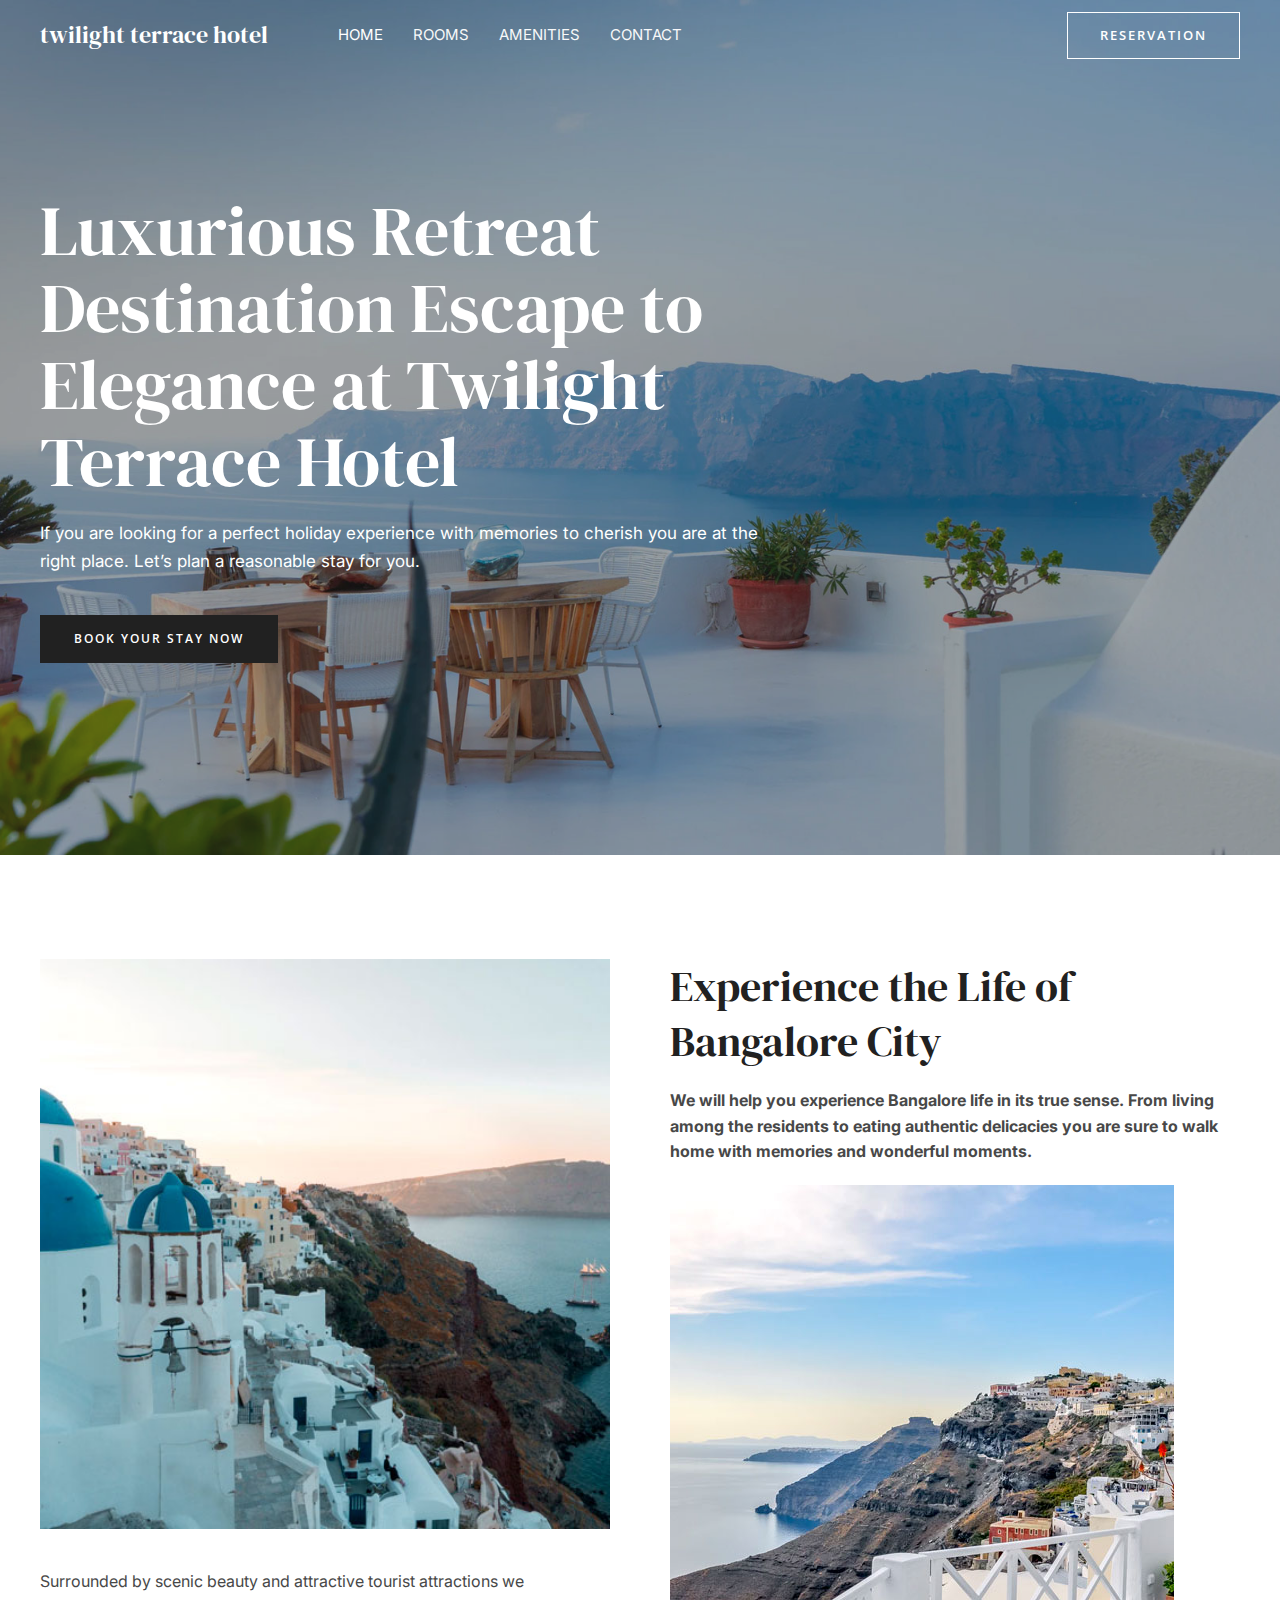
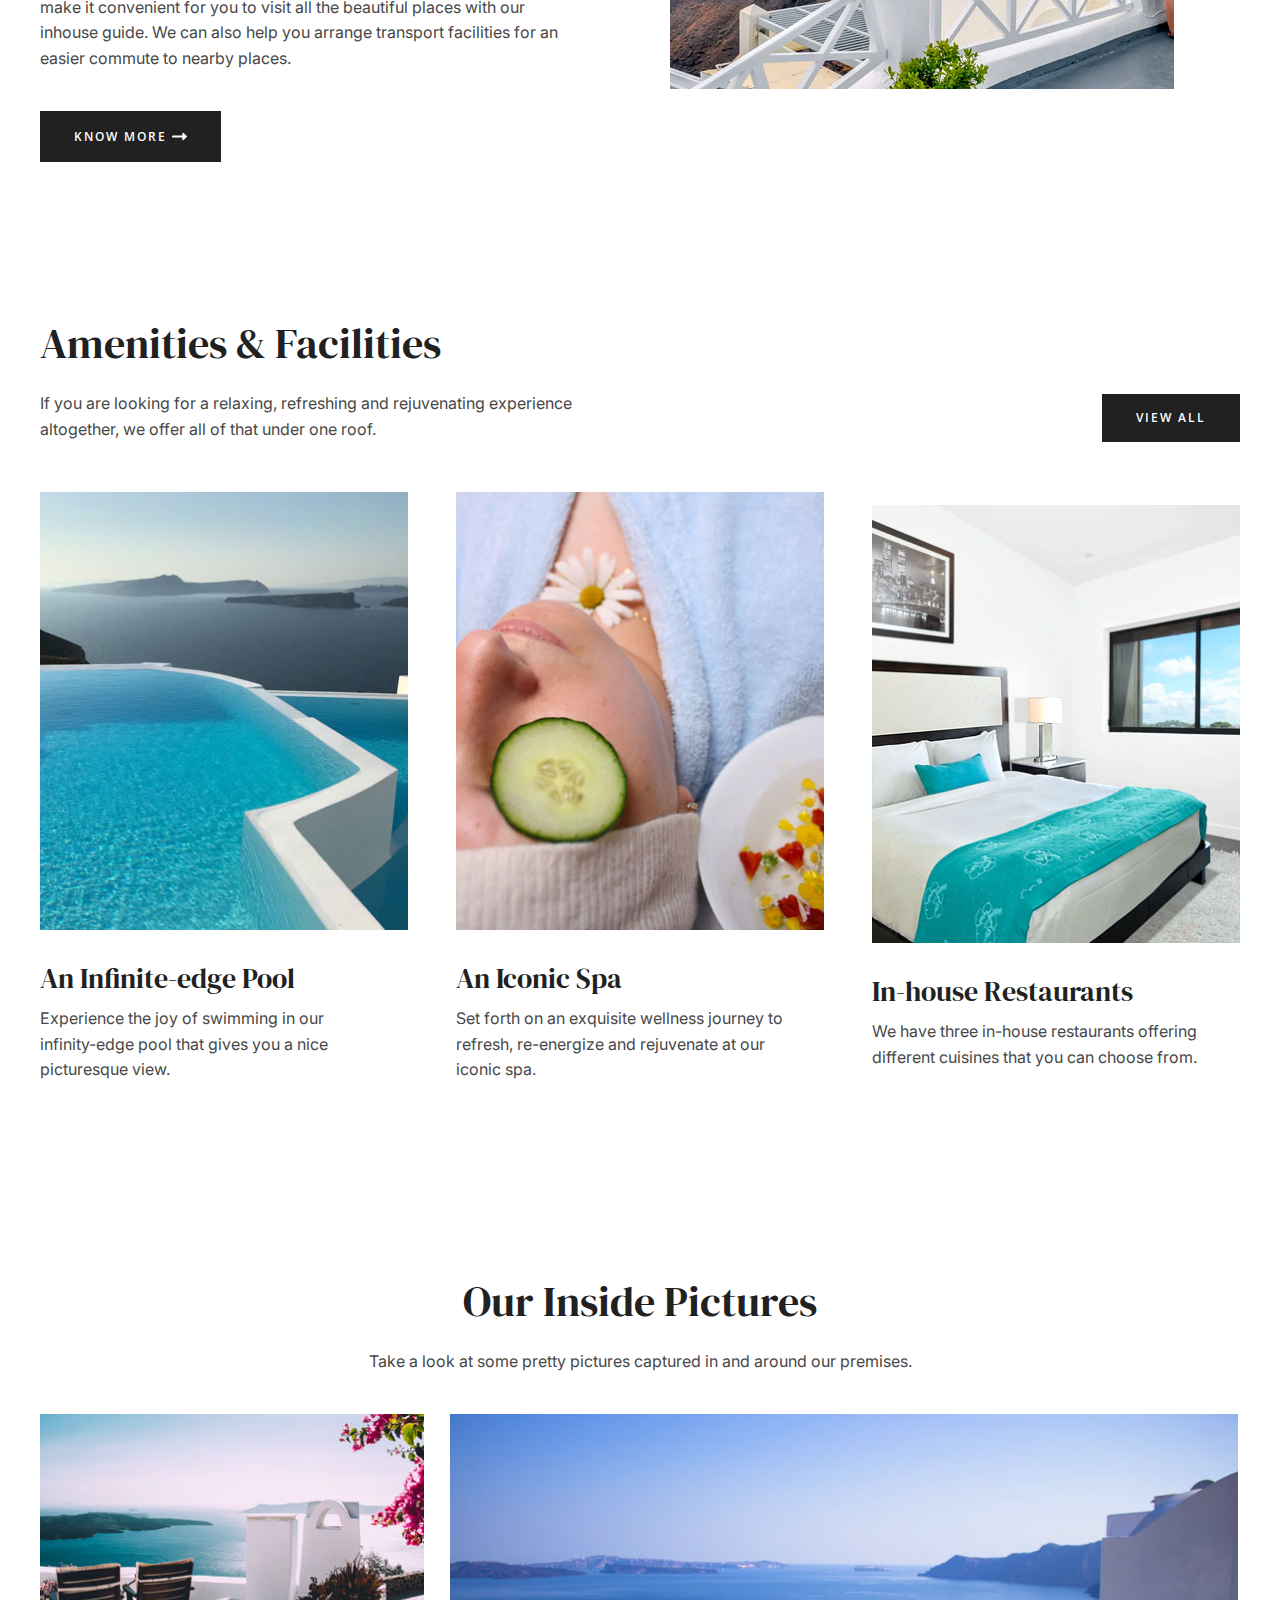
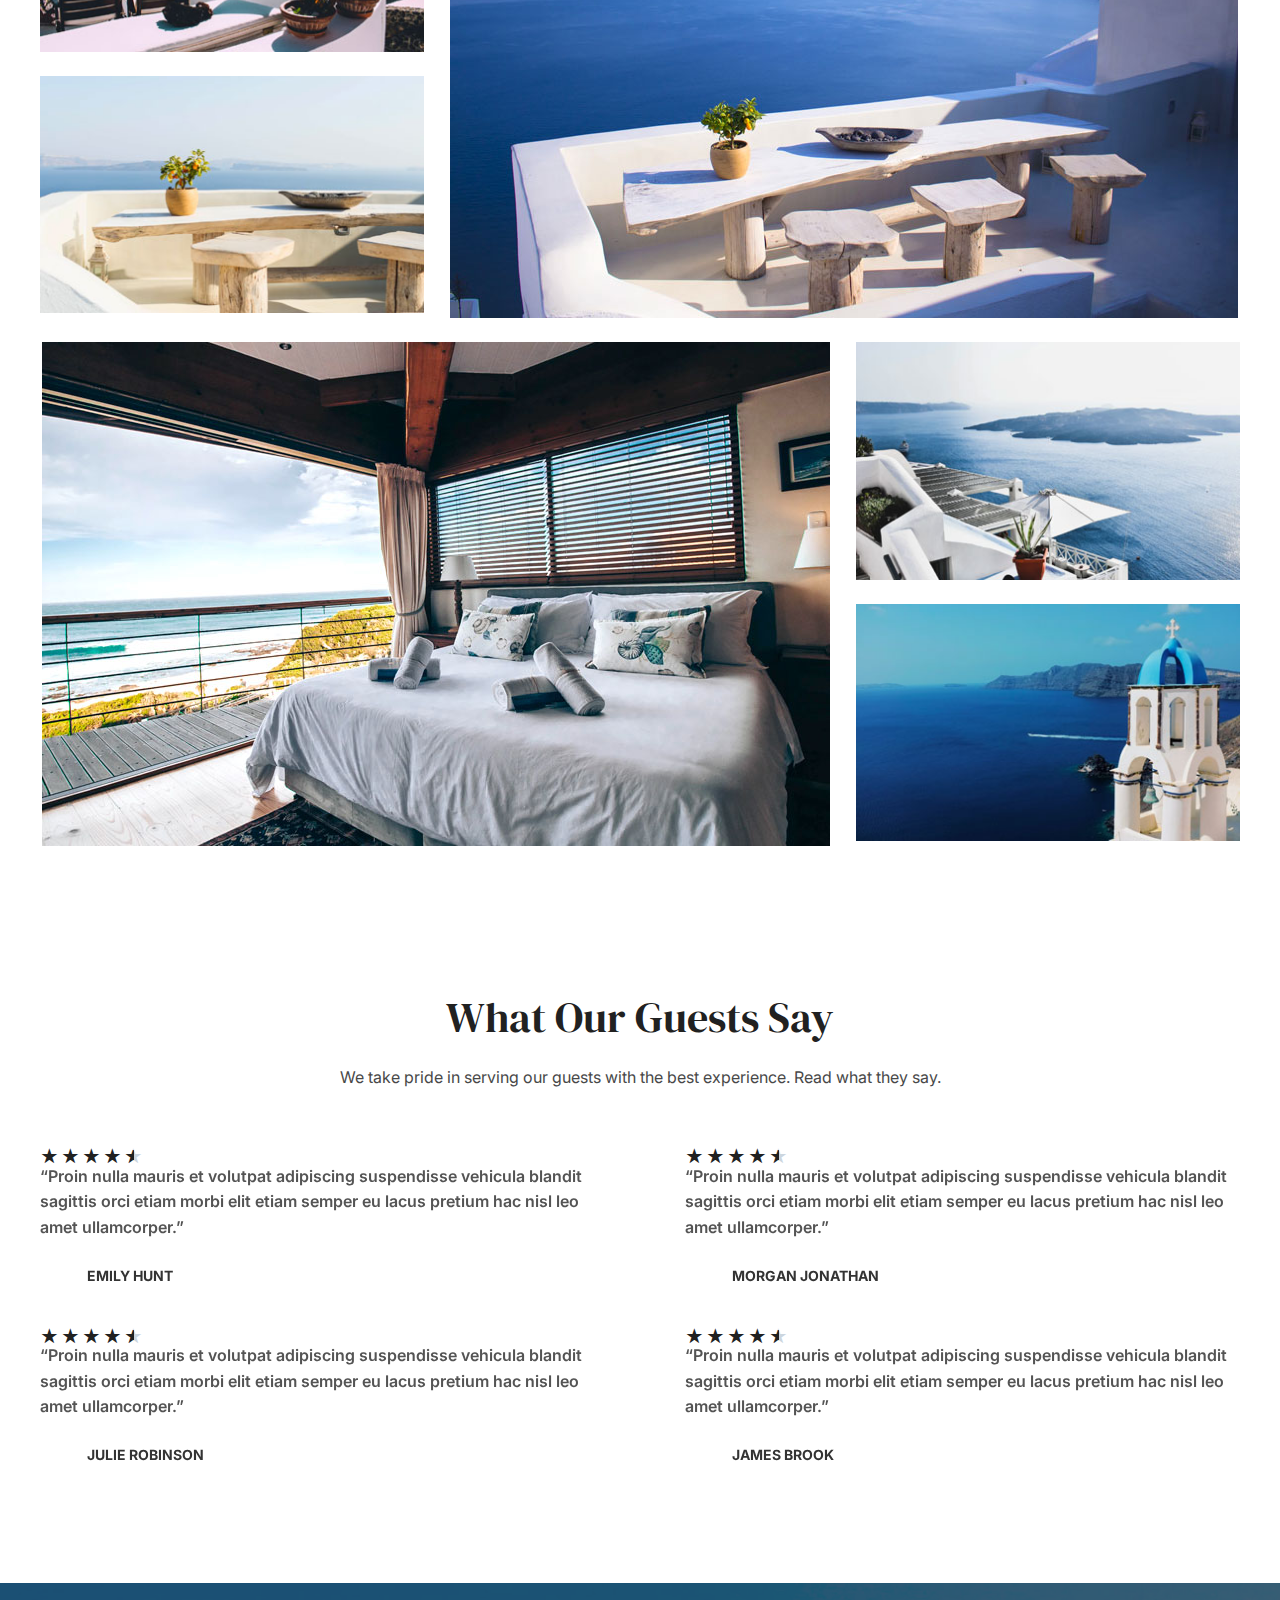
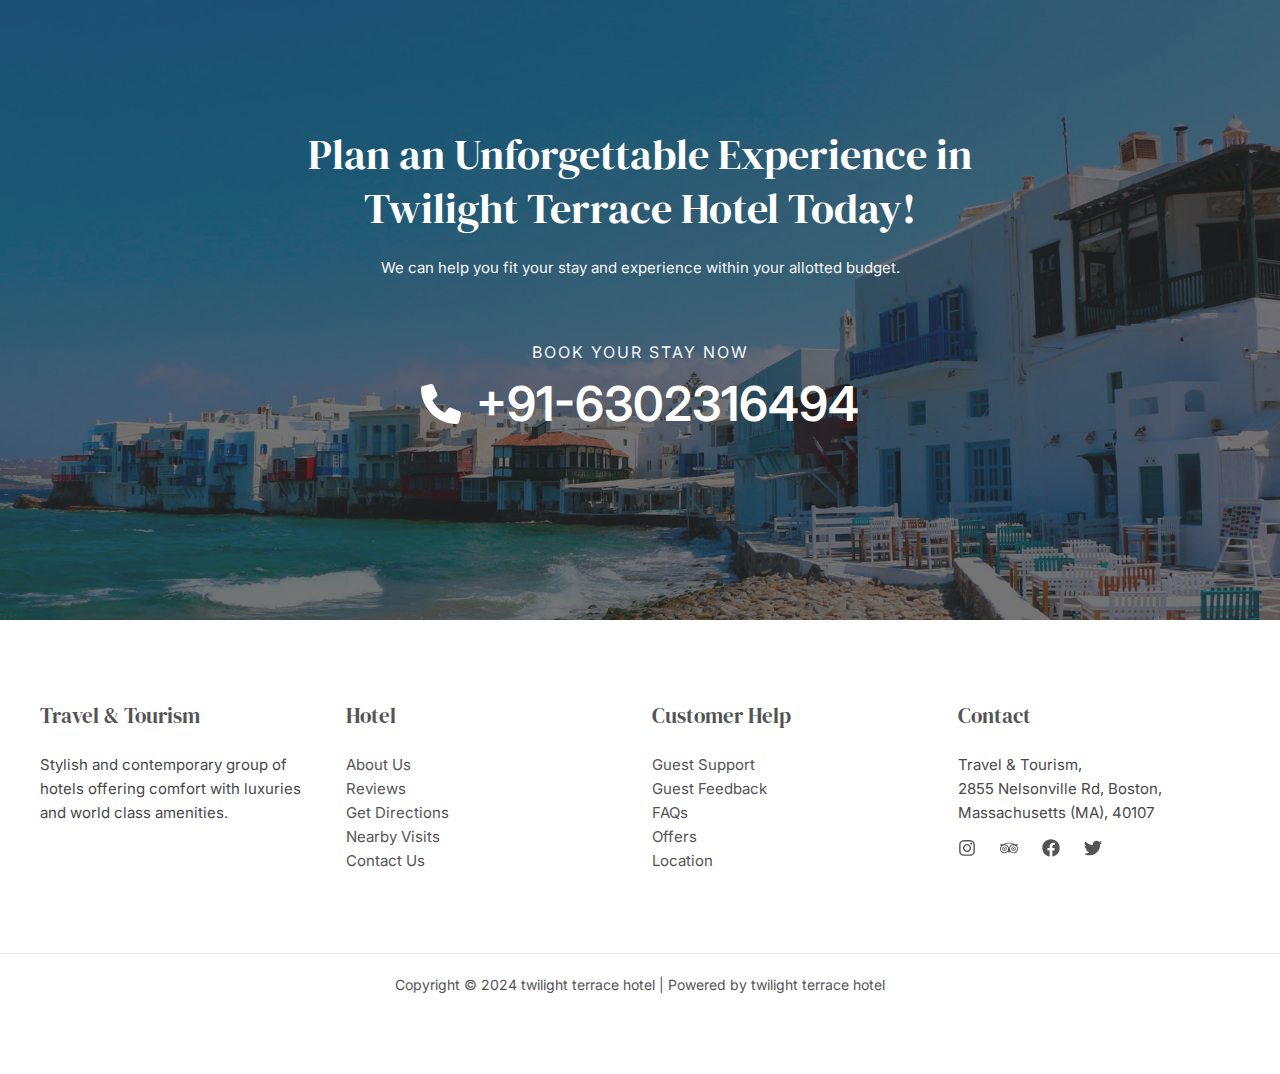
==== commit 04352e2b: "twilight terrace hotel" ====
--- a/index.html
+++ b/index.html
@@ -1,14 +1,558 @@
 <!DOCTYPE html>
-<html>
-	<head>
-		<title>Redirecting...</title>
-		<meta http-equiv="refresh" content="0;url=https://baluyadav448.github.io/twilight-terrace-hotel/wp-login.php?redirect_to=http%3A%2F%2Flocalhost%2Fwordpress%2Fwp-admin%2F%3Fsimply_static_page%3D14570&reauth=1">
-	</head>
-	<body>
-		<script type="text/javascript">
-			window.location = "https://baluyadav448.github.io/twilight-terrace-hotel/wp-login.php?redirect_to=http%3A%2F%2Flocalhost%2Fwordpress%2Fwp-admin%2F%3Fsimply_static_page%3D14570&reauth=1";
-		</script>
-
-		<p>You are being redirected to <a href="https://baluyadav448.github.io/twilight-terrace-hotel/wp-login.php?redirect_to=http%3A%2F%2Flocalhost%2Fwordpress%2Fwp-admin%2F%3Fsimply_static_page%3D14570&reauth=1">https://baluyadav448.github.io/twilight-terrace-hotel/wp-login.php?redirect_to=http%3A%2F%2Flocalhost%2Fwordpress%2Fwp-admin%2F%3Fsimply_static_page%3D14570&reauth=1</a></p>
-	</body>
-</html>
+<html lang="en-US">
+<head>
+<meta charset="UTF-8">
+<meta name="viewport" content="width=device-width, initial-scale=1">
+	 <link rel="profile" href="https://gmpg.org/xfn/11"> 
+	 <title>twilight terrace hotel</title>
+<meta name="robots" content="noindex, nofollow">
+<link rel="dns-prefetch" href="//fonts.googleapis.com">
+<link rel="alternate" type="application/rss+xml" title="twilight terrace hotel &raquo; Feed" href="https://baluyadav448.github.io/twilight-terrace-hotel/feed/">
+<link rel="alternate" type="application/rss+xml" title="twilight terrace hotel &raquo; Comments Feed" href="https://baluyadav448.github.io/twilight-terrace-hotel/comments/feed/">
+<script>
+window._wpemojiSettings = {"baseUrl":"https:\/\/s.w.org\/images\/core\/emoji\/15.0.3\/72x72\/","ext":".png","svgUrl":"https:\/\/s.w.org\/images\/core\/emoji\/15.0.3\/svg\/","svgExt":".svg","source":{"concatemoji":"https:\/\/baluyadav448.github.io\/twilight-terrace-hotel\/wp-includes\/js\/wp-emoji-release.min.js?ver=6.5.2"}};
+/*! This file is auto-generated */
+!function(i,n){var o,s,e;function c(e){try{var t={supportTests:e,timestamp:(new Date).valueOf()};sessionStorage.setItem(o,JSON.stringify(t))}catch(e){}}function p(e,t,n){e.clearRect(0,0,e.canvas.width,e.canvas.height),e.fillText(t,0,0);var t=new Uint32Array(e.getImageData(0,0,e.canvas.width,e.canvas.height).data),r=(e.clearRect(0,0,e.canvas.width,e.canvas.height),e.fillText(n,0,0),new Uint32Array(e.getImageData(0,0,e.canvas.width,e.canvas.height).data));return t.every(function(e,t){return e===r[t]})}function u(e,t,n){switch(t){case"flag":return n(e,"🏳️‍⚧️","🏳️​⚧️")?!1:!n(e,"🇺🇳","🇺​🇳")&&!n(e,"🏴󠁧󠁢󠁥󠁮󠁧󠁿","🏴​󠁧​󠁢​󠁥​󠁮​󠁧​󠁿");case"emoji":return!n(e,"🐦‍⬛","🐦​⬛")}return!1}function f(e,t,n){var r="undefined"!=typeof WorkerGlobalScope&&self instanceof WorkerGlobalScope?new OffscreenCanvas(300,150):i.createElement("canvas"),a=r.getContext("2d",{willReadFrequently:!0}),o=(a.textBaseline="top",a.font="600 32px Arial",{});return e.forEach(function(e){o[e]=t(a,e,n)}),o}function t(e){var t=i.createElement("script");t.src=e,t.defer=!0,i.head.appendChild(t)}"undefined"!=typeof Promise&&(o="wpEmojiSettingsSupports",s=["flag","emoji"],n.supports={everything:!0,everythingExceptFlag:!0},e=new Promise(function(e){i.addEventListener("DOMContentLoaded",e,{once:!0})}),new Promise(function(t){var n=function(){try{var e=JSON.parse(sessionStorage.getItem(o));if("object"==typeof e&&"number"==typeof e.timestamp&&(new Date).valueOf()<e.timestamp+604800&&"object"==typeof e.supportTests)return e.supportTests}catch(e){}return null}();if(!n){if("undefined"!=typeof Worker&&"undefined"!=typeof OffscreenCanvas&&"undefined"!=typeof URL&&URL.createObjectURL&&"undefined"!=typeof Blob)try{var e="postMessage("+f.toString()+"("+[JSON.stringify(s),u.toString(),p.toString()].join(",")+"));",r=new Blob([e],{type:"text/javascript"}),a=new Worker(URL.createObjectURL(r),{name:"wpTestEmojiSupports"});return void(a.onmessage=function(e){c(n=e.data),a.terminate(),t(n)})}catch(e){}c(n=f(s,u,p))}t(n)}).then(function(e){for(var t in e)n.supports[t]=e[t],n.supports.everything=n.supports.everything&&n.supports[t],"flag"!==t&&(n.supports.everythingExceptFlag=n.supports.everythingExceptFlag&&n.supports[t]);n.supports.everythingExceptFlag=n.supports.everythingExceptFlag&&!n.supports.flag,n.DOMReady=!1,n.readyCallback=function(){n.DOMReady=!0}}).then(function(){return e}).then(function(){var e;n.supports.everything||(n.readyCallback(),(e=n.source||{}).concatemoji?t(e.concatemoji):e.wpemoji&&e.twemoji&&(t(e.twemoji),t(e.wpemoji)))}))}((window,document),window._wpemojiSettings);
+</script>
+<link rel="stylesheet" id="astra-theme-css-css" href="https://baluyadav448.github.io/twilight-terrace-hotel/wp-content/themes/astra/assets/css/minified/main.min.css?ver=4.6.11" media="all">
+<style id="astra-theme-css-inline-css">:root{--ast-container-default-xlg-padding:6.67em;--ast-container-default-lg-padding:5.67em;--ast-container-default-slg-padding:4.34em;--ast-container-default-md-padding:3.34em;--ast-container-default-sm-padding:6.67em;--ast-container-default-xs-padding:2.4em;--ast-container-default-xxs-padding:1.4em;--ast-code-block-background:#EEEEEE;--ast-comment-inputs-background:#FAFAFA;--ast-normal-container-width:1200px;--ast-narrow-container-width:750px;--ast-blog-title-font-weight:normal;--ast-blog-meta-weight:inherit;}html{font-size:93.75%;}a,.page-title{color:var(--ast-global-color-3);}a:hover,a:focus{color:var(--ast-global-color-1);}body,button,input,select,textarea,.ast-button,.ast-custom-button{font-family:'Open Sans',sans-serif;font-weight:400;font-size:15px;font-size:1rem;line-height:var(--ast-body-line-height,1.5em);}blockquote{color:var(--ast-global-color-3);}p,.entry-content p{margin-bottom:2em;}h1,.entry-content h1,h2,.entry-content h2,h3,.entry-content h3,h4,.entry-content h4,h5,.entry-content h5,h6,.entry-content h6,.site-title,.site-title a{font-family:'DM Serif Display',serif;font-weight:400;}.site-title{font-size:24px;font-size:1.6rem;display:block;}.site-header .site-description{font-size:15px;font-size:1rem;display:none;}.entry-title{font-size:26px;font-size:1.7333333333333rem;}.archive .ast-article-post .ast-article-inner,.blog .ast-article-post .ast-article-inner,.archive .ast-article-post .ast-article-inner:hover,.blog .ast-article-post .ast-article-inner:hover{overflow:hidden;}h1,.entry-content h1{font-size:70px;font-size:4.6666666666667rem;font-family:'DM Serif Display',serif;line-height:1.1em;}h2,.entry-content h2{font-size:42px;font-size:2.8rem;font-family:'DM Serif Display',serif;line-height:1.3em;}h3,.entry-content h3{font-size:28px;font-size:1.8666666666667rem;font-family:'DM Serif Display',serif;line-height:1.3em;}h4,.entry-content h4{font-size:24px;font-size:1.6rem;line-height:1.2em;font-family:'DM Serif Display',serif;}h5,.entry-content h5{font-size:20px;font-size:1.3333333333333rem;line-height:1.2em;font-family:'DM Serif Display',serif;}h6,.entry-content h6{font-size:15px;font-size:1rem;line-height:1.25em;font-family:'DM Serif Display',serif;}::selection{background-color:var(--ast-global-color-0);color:#ffffff;}body,h1,.entry-title a,.entry-content h1,h2,.entry-content h2,h3,.entry-content h3,h4,.entry-content h4,h5,.entry-content h5,h6,.entry-content h6{color:var(--ast-global-color-3);}.tagcloud a:hover,.tagcloud a:focus,.tagcloud a.current-item{color:#ffffff;border-color:var(--ast-global-color-3);background-color:var(--ast-global-color-3);}input:focus,input[type="text"]:focus,input[type="email"]:focus,input[type="url"]:focus,input[type="password"]:focus,input[type="reset"]:focus,input[type="search"]:focus,textarea:focus{border-color:var(--ast-global-color-3);}input[type="radio"]:checked,input[type=reset],input[type="checkbox"]:checked,input[type="checkbox"]:hover:checked,input[type="checkbox"]:focus:checked,input[type=range]::-webkit-slider-thumb{border-color:var(--ast-global-color-3);background-color:var(--ast-global-color-3);box-shadow:none;}.site-footer a:hover + .post-count,.site-footer a:focus + .post-count{background:var(--ast-global-color-3);border-color:var(--ast-global-color-3);}.single .nav-links .nav-previous,.single .nav-links .nav-next{color:var(--ast-global-color-3);}.entry-meta,.entry-meta *{line-height:1.45;color:var(--ast-global-color-3);}.entry-meta a:not(.ast-button):hover,.entry-meta a:not(.ast-button):hover *,.entry-meta a:not(.ast-button):focus,.entry-meta a:not(.ast-button):focus *,.page-links > .page-link,.page-links .page-link:hover,.post-navigation a:hover{color:var(--ast-global-color-1);}#cat option,.secondary .calendar_wrap thead a,.secondary .calendar_wrap thead a:visited{color:var(--ast-global-color-3);}.secondary .calendar_wrap #today,.ast-progress-val span{background:var(--ast-global-color-3);}.secondary a:hover + .post-count,.secondary a:focus + .post-count{background:var(--ast-global-color-3);border-color:var(--ast-global-color-3);}.calendar_wrap #today > a{color:#ffffff;}.page-links .page-link,.single .post-navigation a{color:var(--ast-global-color-3);}.ast-search-menu-icon .search-form button.search-submit{padding:0 4px;}.ast-search-menu-icon form.search-form{padding-right:0;}.ast-search-menu-icon.slide-search input.search-field{width:0;}.ast-header-search .ast-search-menu-icon.ast-dropdown-active .search-form,.ast-header-search .ast-search-menu-icon.ast-dropdown-active .search-field:focus{transition:all 0.2s;}.search-form input.search-field:focus{outline:none;}.wp-block-latest-posts > li > a{color:var(--ast-global-color-2);}.widget-title,.widget .wp-block-heading{font-size:21px;font-size:1.4rem;color:var(--ast-global-color-3);}.ast-search-menu-icon.slide-search a:focus-visible:focus-visible,.astra-search-icon:focus-visible,#close:focus-visible,a:focus-visible,.ast-menu-toggle:focus-visible,.site .skip-link:focus-visible,.wp-block-loginout input:focus-visible,.wp-block-search.wp-block-search__button-inside .wp-block-search__inside-wrapper,.ast-header-navigation-arrow:focus-visible,.woocommerce .wc-proceed-to-checkout > .checkout-button:focus-visible,.woocommerce .woocommerce-MyAccount-navigation ul li a:focus-visible,.ast-orders-table__row .ast-orders-table__cell:focus-visible,.woocommerce .woocommerce-order-details .order-again > .button:focus-visible,.woocommerce .woocommerce-message a.button.wc-forward:focus-visible,.woocommerce #minus_qty:focus-visible,.woocommerce #plus_qty:focus-visible,a#ast-apply-coupon:focus-visible,.woocommerce .woocommerce-info a:focus-visible,.woocommerce .astra-shop-summary-wrap a:focus-visible,.woocommerce a.wc-forward:focus-visible,#ast-apply-coupon:focus-visible,.woocommerce-js .woocommerce-mini-cart-item a.remove:focus-visible,#close:focus-visible,.button.search-submit:focus-visible,#search_submit:focus,.normal-search:focus-visible{outline-style:dotted;outline-color:inherit;outline-width:thin;}input:focus,input[type="text"]:focus,input[type="email"]:focus,input[type="url"]:focus,input[type="password"]:focus,input[type="reset"]:focus,input[type="search"]:focus,input[type="number"]:focus,textarea:focus,.wp-block-search__input:focus,[data-section="section-header-mobile-trigger"] .ast-button-wrap .ast-mobile-menu-trigger-minimal:focus,.ast-mobile-popup-drawer.active .menu-toggle-close:focus,.woocommerce-ordering select.orderby:focus,#ast-scroll-top:focus,#coupon_code:focus,.woocommerce-page #comment:focus,.woocommerce #reviews #respond input#submit:focus,.woocommerce a.add_to_cart_button:focus,.woocommerce .button.single_add_to_cart_button:focus,.woocommerce .woocommerce-cart-form button:focus,.woocommerce .woocommerce-cart-form__cart-item .quantity .qty:focus,.woocommerce .woocommerce-billing-fields .woocommerce-billing-fields__field-wrapper .woocommerce-input-wrapper > .input-text:focus,.woocommerce #order_comments:focus,.woocommerce #place_order:focus,.woocommerce .woocommerce-address-fields .woocommerce-address-fields__field-wrapper .woocommerce-input-wrapper > .input-text:focus,.woocommerce .woocommerce-MyAccount-content form button:focus,.woocommerce .woocommerce-MyAccount-content .woocommerce-EditAccountForm .woocommerce-form-row .woocommerce-Input.input-text:focus,.woocommerce .ast-woocommerce-container .woocommerce-pagination ul.page-numbers li a:focus,body #content .woocommerce form .form-row .select2-container--default .select2-selection--single:focus,#ast-coupon-code:focus,.woocommerce.woocommerce-js .quantity input[type=number]:focus,.woocommerce-js .woocommerce-mini-cart-item .quantity input[type=number]:focus,.woocommerce p#ast-coupon-trigger:focus{border-style:dotted;border-color:inherit;border-width:thin;}input{outline:none;}.ast-logo-title-inline .site-logo-img{padding-right:1em;}body .ast-oembed-container *{position:absolute;top:0;width:100%;height:100%;left:0;}body .wp-block-embed-pocket-casts .ast-oembed-container *{position:unset;}.ast-single-post-featured-section + article {margin-top: 2em;}.site-content .ast-single-post-featured-section img {width: 100%;overflow: hidden;object-fit: cover;}.site > .ast-single-related-posts-container {margin-top: 0;}@media (min-width: 922px) {.ast-desktop .ast-container--narrow {max-width: var(--ast-narrow-container-width);margin: 0 auto;}}@media (max-width:921px){#ast-desktop-header{display:none;}}@media (min-width:922px){#ast-mobile-header{display:none;}}.wp-block-buttons.aligncenter{justify-content:center;}@media (max-width:921px){.ast-theme-transparent-header #primary,.ast-theme-transparent-header #secondary{padding:0;}}@media (max-width:921px){.ast-plain-container.ast-no-sidebar #primary{padding:0;}}.ast-plain-container.ast-no-sidebar #primary{margin-top:0;margin-bottom:0;}.wp-block-button.is-style-outline .wp-block-button__link{border-color:var(--ast-global-color-1);}div.wp-block-button.is-style-outline > .wp-block-button__link:not(.has-text-color),div.wp-block-button.wp-block-button__link.is-style-outline:not(.has-text-color){color:var(--ast-global-color-1);}.wp-block-button.is-style-outline .wp-block-button__link:hover,.wp-block-buttons .wp-block-button.is-style-outline .wp-block-button__link:focus,.wp-block-buttons .wp-block-button.is-style-outline > .wp-block-button__link:not(.has-text-color):hover,.wp-block-buttons .wp-block-button.wp-block-button__link.is-style-outline:not(.has-text-color):hover{color:var(--ast-global-color-5);background-color:var(--ast-global-color-3);border-color:var(--ast-global-color-3);}.post-page-numbers.current .page-link,.ast-pagination .page-numbers.current{color:#ffffff;border-color:var(--ast-global-color-0);background-color:var(--ast-global-color-0);}.wp-block-button.is-style-outline .wp-block-button__link.wp-element-button,.ast-outline-button{border-color:var(--ast-global-color-1);font-family:'Open Sans',sans-serif;font-weight:600;font-size:12px;font-size:0.8rem;line-height:1em;border-top-left-radius:0px;border-top-right-radius:0px;border-bottom-right-radius:0px;border-bottom-left-radius:0px;}.wp-block-buttons .wp-block-button.is-style-outline > .wp-block-button__link:not(.has-text-color),.wp-block-buttons .wp-block-button.wp-block-button__link.is-style-outline:not(.has-text-color),.ast-outline-button{color:var(--ast-global-color-1);}.wp-block-button.is-style-outline .wp-block-button__link:hover,.wp-block-buttons .wp-block-button.is-style-outline .wp-block-button__link:focus,.wp-block-buttons .wp-block-button.is-style-outline > .wp-block-button__link:not(.has-text-color):hover,.wp-block-buttons .wp-block-button.wp-block-button__link.is-style-outline:not(.has-text-color):hover,.ast-outline-button:hover,.ast-outline-button:focus,.wp-block-uagb-buttons-child .uagb-buttons-repeater.ast-outline-button:hover,.wp-block-uagb-buttons-child .uagb-buttons-repeater.ast-outline-button:focus{color:var(--ast-global-color-5);background-color:var(--ast-global-color-3);border-color:var(--ast-global-color-3);}.wp-block-button .wp-block-button__link.wp-element-button.is-style-outline:not(.has-background),.wp-block-button.is-style-outline>.wp-block-button__link.wp-element-button:not(.has-background),.ast-outline-button{background-color:var(--ast-global-color-1);}.entry-content[ast-blocks-layout] > figure{margin-bottom:1em;}@media (max-width:921px){.ast-separate-container #primary,.ast-separate-container #secondary{padding:1.5em 0;}#primary,#secondary{padding:1.5em 0;margin:0;}.ast-left-sidebar #content > .ast-container{display:flex;flex-direction:column-reverse;width:100%;}.ast-separate-container .ast-article-post,.ast-separate-container .ast-article-single{padding:1.5em 2.14em;}.ast-author-box img.avatar{margin:20px 0 0 0;}}@media (min-width:922px){.ast-separate-container.ast-right-sidebar #primary,.ast-separate-container.ast-left-sidebar #primary{border:0;}.search-no-results.ast-separate-container #primary{margin-bottom:4em;}}.wp-block-button .wp-block-button__link{color:var(--ast-global-color-5);}.wp-block-button .wp-block-button__link:hover,.wp-block-button .wp-block-button__link:focus{color:var(--ast-global-color-5);background-color:var(--ast-global-color-3);border-color:var(--ast-global-color-3);}.elementor-widget-heading h1.elementor-heading-title{line-height:1.1em;}.elementor-widget-heading h2.elementor-heading-title{line-height:1.3em;}.elementor-widget-heading h3.elementor-heading-title{line-height:1.3em;}.elementor-widget-heading h4.elementor-heading-title{line-height:1.2em;}.elementor-widget-heading h5.elementor-heading-title{line-height:1.2em;}.elementor-widget-heading h6.elementor-heading-title{line-height:1.25em;}.wp-block-button .wp-block-button__link,.wp-block-search .wp-block-search__button,body .wp-block-file .wp-block-file__button{border-style:solid;border-top-width:0px;border-right-width:0px;border-left-width:0px;border-bottom-width:0px;border-color:var(--ast-global-color-1);background-color:var(--ast-global-color-1);color:var(--ast-global-color-5);font-family:'Open Sans',sans-serif;font-weight:600;line-height:1em;text-transform:uppercase;letter-spacing:2px;font-size:12px;font-size:0.8rem;border-top-left-radius:0px;border-top-right-radius:0px;border-bottom-right-radius:0px;border-bottom-left-radius:0px;padding-top:18px;padding-right:34px;padding-bottom:18px;padding-left:34px;}@media (max-width:921px){.wp-block-button .wp-block-button__link,.wp-block-search .wp-block-search__button,body .wp-block-file .wp-block-file__button{padding-top:15px;padding-right:24px;padding-bottom:15px;padding-left:24px;}}@media (max-width:544px){.wp-block-button .wp-block-button__link,.wp-block-search .wp-block-search__button,body .wp-block-file .wp-block-file__button{padding-top:13px;padding-right:21px;padding-bottom:13px;padding-left:21px;}}.menu-toggle,button,.ast-button,.ast-custom-button,.button,input#submit,input[type="button"],input[type="submit"],input[type="reset"],form[CLASS*="wp-block-search__"].wp-block-search .wp-block-search__inside-wrapper .wp-block-search__button,body .wp-block-file .wp-block-file__button,.woocommerce-js a.button,.woocommerce button.button,.woocommerce .woocommerce-message a.button,.woocommerce #respond input#submit.alt,.woocommerce input.button.alt,.woocommerce input.button,.woocommerce input.button:disabled,.woocommerce input.button:disabled[disabled],.woocommerce input.button:disabled:hover,.woocommerce input.button:disabled[disabled]:hover,.woocommerce #respond input#submit,.woocommerce button.button.alt.disabled,.wc-block-grid__products .wc-block-grid__product .wp-block-button__link,.wc-block-grid__product-onsale,[CLASS*="wc-block"] button,.woocommerce-js .astra-cart-drawer .astra-cart-drawer-content .woocommerce-mini-cart__buttons .button:not(.checkout):not(.ast-continue-shopping),.woocommerce-js .astra-cart-drawer .astra-cart-drawer-content .woocommerce-mini-cart__buttons a.checkout,.woocommerce button.button.alt.disabled.wc-variation-selection-needed,[CLASS*="wc-block"] .wc-block-components-button{border-style:solid;border-top-width:0px;border-right-width:0px;border-left-width:0px;border-bottom-width:0px;color:var(--ast-global-color-5);border-color:var(--ast-global-color-1);background-color:var(--ast-global-color-1);padding-top:18px;padding-right:34px;padding-bottom:18px;padding-left:34px;font-family:'Open Sans',sans-serif;font-weight:600;font-size:12px;font-size:0.8rem;line-height:1em;text-transform:uppercase;letter-spacing:2px;border-top-left-radius:0px;border-top-right-radius:0px;border-bottom-right-radius:0px;border-bottom-left-radius:0px;}button:focus,.menu-toggle:hover,button:hover,.ast-button:hover,.ast-custom-button:hover .button:hover,.ast-custom-button:hover ,input[type=reset]:hover,input[type=reset]:focus,input#submit:hover,input#submit:focus,input[type="button"]:hover,input[type="button"]:focus,input[type="submit"]:hover,input[type="submit"]:focus,form[CLASS*="wp-block-search__"].wp-block-search .wp-block-search__inside-wrapper .wp-block-search__button:hover,form[CLASS*="wp-block-search__"].wp-block-search .wp-block-search__inside-wrapper .wp-block-search__button:focus,body .wp-block-file .wp-block-file__button:hover,body .wp-block-file .wp-block-file__button:focus,.woocommerce-js a.button:hover,.woocommerce button.button:hover,.woocommerce .woocommerce-message a.button:hover,.woocommerce #respond input#submit:hover,.woocommerce #respond input#submit.alt:hover,.woocommerce input.button.alt:hover,.woocommerce input.button:hover,.woocommerce button.button.alt.disabled:hover,.wc-block-grid__products .wc-block-grid__product .wp-block-button__link:hover,[CLASS*="wc-block"] button:hover,.woocommerce-js .astra-cart-drawer .astra-cart-drawer-content .woocommerce-mini-cart__buttons .button:not(.checkout):not(.ast-continue-shopping):hover,.woocommerce-js .astra-cart-drawer .astra-cart-drawer-content .woocommerce-mini-cart__buttons a.checkout:hover,.woocommerce button.button.alt.disabled.wc-variation-selection-needed:hover,[CLASS*="wc-block"] .wc-block-components-button:hover,[CLASS*="wc-block"] .wc-block-components-button:focus{color:var(--ast-global-color-5);background-color:var(--ast-global-color-3);border-color:var(--ast-global-color-3);}@media (max-width:921px){.menu-toggle,button,.ast-button,.ast-custom-button,.button,input#submit,input[type="button"],input[type="submit"],input[type="reset"],form[CLASS*="wp-block-search__"].wp-block-search .wp-block-search__inside-wrapper .wp-block-search__button,body .wp-block-file .wp-block-file__button,.woocommerce-js a.button,.woocommerce button.button,.woocommerce .woocommerce-message a.button,.woocommerce #respond input#submit.alt,.woocommerce input.button.alt,.woocommerce input.button,.woocommerce input.button:disabled,.woocommerce input.button:disabled[disabled],.woocommerce input.button:disabled:hover,.woocommerce input.button:disabled[disabled]:hover,.woocommerce #respond input#submit,.woocommerce button.button.alt.disabled,.wc-block-grid__products .wc-block-grid__product .wp-block-button__link,.wc-block-grid__product-onsale,[CLASS*="wc-block"] button,.woocommerce-js .astra-cart-drawer .astra-cart-drawer-content .woocommerce-mini-cart__buttons .button:not(.checkout):not(.ast-continue-shopping),.woocommerce-js .astra-cart-drawer .astra-cart-drawer-content .woocommerce-mini-cart__buttons a.checkout,.woocommerce button.button.alt.disabled.wc-variation-selection-needed,[CLASS*="wc-block"] .wc-block-components-button{padding-top:15px;padding-right:24px;padding-bottom:15px;padding-left:24px;}}@media (max-width:544px){.menu-toggle,button,.ast-button,.ast-custom-button,.button,input#submit,input[type="button"],input[type="submit"],input[type="reset"],form[CLASS*="wp-block-search__"].wp-block-search .wp-block-search__inside-wrapper .wp-block-search__button,body .wp-block-file .wp-block-file__button,.woocommerce-js a.button,.woocommerce button.button,.woocommerce .woocommerce-message a.button,.woocommerce #respond input#submit.alt,.woocommerce input.button.alt,.woocommerce input.button,.woocommerce input.button:disabled,.woocommerce input.button:disabled[disabled],.woocommerce input.button:disabled:hover,.woocommerce input.button:disabled[disabled]:hover,.woocommerce #respond input#submit,.woocommerce button.button.alt.disabled,.wc-block-grid__products .wc-block-grid__product .wp-block-button__link,.wc-block-grid__product-onsale,[CLASS*="wc-block"] button,.woocommerce-js .astra-cart-drawer .astra-cart-drawer-content .woocommerce-mini-cart__buttons .button:not(.checkout):not(.ast-continue-shopping),.woocommerce-js .astra-cart-drawer .astra-cart-drawer-content .woocommerce-mini-cart__buttons a.checkout,.woocommerce button.button.alt.disabled.wc-variation-selection-needed,[CLASS*="wc-block"] .wc-block-components-button{padding-top:13px;padding-right:21px;padding-bottom:13px;padding-left:21px;}}@media (max-width:921px){.ast-mobile-header-stack .main-header-bar .ast-search-menu-icon{display:inline-block;}.ast-header-break-point.ast-header-custom-item-outside .ast-mobile-header-stack .main-header-bar .ast-search-icon{margin:0;}.ast-comment-avatar-wrap img{max-width:2.5em;}.ast-comment-meta{padding:0 1.8888em 1.3333em;}.ast-separate-container .ast-comment-list li.depth-1{padding:1.5em 2.14em;}.ast-separate-container .comment-respond{padding:2em 2.14em;}}@media (min-width:544px){.ast-container{max-width:100%;}}@media (max-width:544px){.ast-separate-container .ast-article-post,.ast-separate-container .ast-article-single,.ast-separate-container .comments-title,.ast-separate-container .ast-archive-description{padding:1.5em 1em;}.ast-separate-container #content .ast-container{padding-left:0.54em;padding-right:0.54em;}.ast-separate-container .ast-comment-list .bypostauthor{padding:.5em;}.ast-search-menu-icon.ast-dropdown-active .search-field{width:170px;}}body,.ast-separate-container{background-color:var(--ast-global-color-4);;background-image:none;;}@media (max-width:921px){.site-title{display:block;}.site-header .site-description{display:none;}h1,.entry-content h1{font-size:60px;}h2,.entry-content h2{font-size:34px;}h3,.entry-content h3{font-size:28px;}h4,.entry-content h4{font-size:22px;font-size:1.4666666666667rem;}h5,.entry-content h5{font-size:18px;font-size:1.2rem;}h6,.entry-content h6{font-size:15px;font-size:1rem;}}@media (max-width:544px){.site-title{display:block;}.site-header .site-description{display:none;}h1,.entry-content h1{font-size:38px;}h2,.entry-content h2{font-size:28px;}h3,.entry-content h3{font-size:24px;}h4,.entry-content h4{font-size:22px;font-size:1.4666666666667rem;}h5,.entry-content h5{font-size:18px;font-size:1.2rem;}h6,.entry-content h6{font-size:14px;font-size:0.93333333333333rem;}}@media (max-width:921px){html{font-size:85.5%;}}@media (max-width:544px){html{font-size:85.5%;}}@media (min-width:922px){.ast-container{max-width:1240px;}}@media (min-width:922px){.site-content .ast-container{display:flex;}}@media (max-width:921px){.site-content .ast-container{flex-direction:column;}}@media (min-width:922px){.main-header-menu .sub-menu .menu-item.ast-left-align-sub-menu:hover > .sub-menu,.main-header-menu .sub-menu .menu-item.ast-left-align-sub-menu.focus > .sub-menu{margin-left:-0px;}}.ast-theme-transparent-header [data-section="section-header-mobile-trigger"] .ast-button-wrap .mobile-menu-toggle-icon .ast-mobile-svg{fill:#ffffff;}.ast-theme-transparent-header [data-section="section-header-mobile-trigger"] .ast-button-wrap .mobile-menu-wrap .mobile-menu{color:#ffffff;}.ast-theme-transparent-header [data-section="section-header-mobile-trigger"] .ast-button-wrap .ast-mobile-menu-trigger-minimal{background:transparent;}.site .comments-area{padding-bottom:3em;}.wp-block-file {display: flex;align-items: center;flex-wrap: wrap;justify-content: space-between;}.wp-block-pullquote {border: none;}.wp-block-pullquote blockquote::before {content: "\201D";font-family: "Helvetica",sans-serif;display: flex;transform: rotate( 180deg );font-size: 6rem;font-style: normal;line-height: 1;font-weight: bold;align-items: center;justify-content: center;}.has-text-align-right > blockquote::before {justify-content: flex-start;}.has-text-align-left > blockquote::before {justify-content: flex-end;}figure.wp-block-pullquote.is-style-solid-color blockquote {max-width: 100%;text-align: inherit;}html body {--wp--custom--ast-default-block-top-padding: 3em;--wp--custom--ast-default-block-right-padding: 3em;--wp--custom--ast-default-block-bottom-padding: 3em;--wp--custom--ast-default-block-left-padding: 3em;--wp--custom--ast-container-width: 1200px;--wp--custom--ast-content-width-size: 1200px;--wp--custom--ast-wide-width-size: calc(1200px + var(--wp--custom--ast-default-block-left-padding) + var(--wp--custom--ast-default-block-right-padding));}.ast-narrow-container {--wp--custom--ast-content-width-size: 750px;--wp--custom--ast-wide-width-size: 750px;}@media(max-width: 921px) {html body {--wp--custom--ast-default-block-top-padding: 3em;--wp--custom--ast-default-block-right-padding: 2em;--wp--custom--ast-default-block-bottom-padding: 3em;--wp--custom--ast-default-block-left-padding: 2em;}}@media(max-width: 544px) {html body {--wp--custom--ast-default-block-top-padding: 3em;--wp--custom--ast-default-block-right-padding: 1.5em;--wp--custom--ast-default-block-bottom-padding: 3em;--wp--custom--ast-default-block-left-padding: 1.5em;}}.entry-content > .wp-block-group,.entry-content > .wp-block-cover,.entry-content > .wp-block-columns {padding-top: var(--wp--custom--ast-default-block-top-padding);padding-right: var(--wp--custom--ast-default-block-right-padding);padding-bottom: var(--wp--custom--ast-default-block-bottom-padding);padding-left: var(--wp--custom--ast-default-block-left-padding);}.ast-plain-container.ast-no-sidebar .entry-content > .alignfull,.ast-page-builder-template .ast-no-sidebar .entry-content > .alignfull {margin-left: calc( -50vw + 50%);margin-right: calc( -50vw + 50%);max-width: 100vw;width: 100vw;}.ast-plain-container.ast-no-sidebar .entry-content .alignfull .alignfull,.ast-page-builder-template.ast-no-sidebar .entry-content .alignfull .alignfull,.ast-plain-container.ast-no-sidebar .entry-content .alignfull .alignwide,.ast-page-builder-template.ast-no-sidebar .entry-content .alignfull .alignwide,.ast-plain-container.ast-no-sidebar .entry-content .alignwide .alignfull,.ast-page-builder-template.ast-no-sidebar .entry-content .alignwide .alignfull,.ast-plain-container.ast-no-sidebar .entry-content .alignwide .alignwide,.ast-page-builder-template.ast-no-sidebar .entry-content .alignwide .alignwide,.ast-plain-container.ast-no-sidebar .entry-content .wp-block-column .alignfull,.ast-page-builder-template.ast-no-sidebar .entry-content .wp-block-column .alignfull,.ast-plain-container.ast-no-sidebar .entry-content .wp-block-column .alignwide,.ast-page-builder-template.ast-no-sidebar .entry-content .wp-block-column .alignwide {margin-left: auto;margin-right: auto;width: 100%;}[ast-blocks-layout] .wp-block-separator:not(.is-style-dots) {height: 0;}[ast-blocks-layout] .wp-block-separator {margin: 20px auto;}[ast-blocks-layout] .wp-block-separator:not(.is-style-wide):not(.is-style-dots) {max-width: 100px;}[ast-blocks-layout] .wp-block-separator.has-background {padding: 0;}.entry-content[ast-blocks-layout] > * {max-width: var(--wp--custom--ast-content-width-size);margin-left: auto;margin-right: auto;}.entry-content[ast-blocks-layout] > .alignwide {max-width: var(--wp--custom--ast-wide-width-size);}.entry-content[ast-blocks-layout] .alignfull {max-width: none;}.entry-content .wp-block-columns {margin-bottom: 0;}blockquote {margin: 1.5em;border-color: rgba(0,0,0,0.05);}.wp-block-quote:not(.has-text-align-right):not(.has-text-align-center) {border-left: 5px solid rgba(0,0,0,0.05);}.has-text-align-right > blockquote,blockquote.has-text-align-right {border-right: 5px solid rgba(0,0,0,0.05);}.has-text-align-left > blockquote,blockquote.has-text-align-left {border-left: 5px solid rgba(0,0,0,0.05);}.wp-block-site-tagline,.wp-block-latest-posts .read-more {margin-top: 15px;}.wp-block-loginout p label {display: block;}.wp-block-loginout p:not(.login-remember):not(.login-submit) input {width: 100%;}.wp-block-loginout input:focus {border-color: transparent;}.wp-block-loginout input:focus {outline: thin dotted;}.entry-content .wp-block-media-text .wp-block-media-text__content {padding: 0 0 0 8%;}.entry-content .wp-block-media-text.has-media-on-the-right .wp-block-media-text__content {padding: 0 8% 0 0;}.entry-content .wp-block-media-text.has-background .wp-block-media-text__content {padding: 8%;}.entry-content .wp-block-cover:not([class*="background-color"]) .wp-block-cover__inner-container,.entry-content .wp-block-cover:not([class*="background-color"]) .wp-block-cover-image-text,.entry-content .wp-block-cover:not([class*="background-color"]) .wp-block-cover-text,.entry-content .wp-block-cover-image:not([class*="background-color"]) .wp-block-cover__inner-container,.entry-content .wp-block-cover-image:not([class*="background-color"]) .wp-block-cover-image-text,.entry-content .wp-block-cover-image:not([class*="background-color"]) .wp-block-cover-text {color: var(--ast-global-color-5);}.wp-block-loginout .login-remember input {width: 1.1rem;height: 1.1rem;margin: 0 5px 4px 0;vertical-align: middle;}.wp-block-latest-posts > li > *:first-child,.wp-block-latest-posts:not(.is-grid) > li:first-child {margin-top: 0;}.wp-block-search__inside-wrapper .wp-block-search__input {padding: 0 10px;color: var(--ast-global-color-3);background: var(--ast-global-color-5);border-color: var(--ast-border-color);}.wp-block-latest-posts .read-more {margin-bottom: 1.5em;}.wp-block-search__no-button .wp-block-search__inside-wrapper .wp-block-search__input {padding-top: 5px;padding-bottom: 5px;}.wp-block-latest-posts .wp-block-latest-posts__post-date,.wp-block-latest-posts .wp-block-latest-posts__post-author {font-size: 1rem;}.wp-block-latest-posts > li > *,.wp-block-latest-posts:not(.is-grid) > li {margin-top: 12px;margin-bottom: 12px;}.ast-page-builder-template .entry-content[ast-blocks-layout] > *,.ast-page-builder-template .entry-content[ast-blocks-layout] > .alignfull > * {max-width: none;}.ast-page-builder-template .entry-content[ast-blocks-layout] > .alignwide > * {max-width: var(--wp--custom--ast-wide-width-size);}.ast-page-builder-template .entry-content[ast-blocks-layout] > .inherit-container-width > *,.ast-page-builder-template .entry-content[ast-blocks-layout] > * > *,.entry-content[ast-blocks-layout] > .wp-block-cover .wp-block-cover__inner-container {max-width: var(--wp--custom--ast-content-width-size);margin-left: auto;margin-right: auto;}.entry-content[ast-blocks-layout] .wp-block-cover:not(.alignleft):not(.alignright) {width: auto;}@media(max-width: 1200px) {.ast-separate-container .entry-content > .alignfull,.ast-separate-container .entry-content[ast-blocks-layout] > .alignwide,.ast-plain-container .entry-content[ast-blocks-layout] > .alignwide,.ast-plain-container .entry-content .alignfull {margin-left: calc(-1 * min(var(--ast-container-default-xlg-padding),20px)) ;margin-right: calc(-1 * min(var(--ast-container-default-xlg-padding),20px));}}@media(min-width: 1201px) {.ast-separate-container .entry-content > .alignfull {margin-left: calc(-1 * var(--ast-container-default-xlg-padding) );margin-right: calc(-1 * var(--ast-container-default-xlg-padding) );}.ast-separate-container .entry-content[ast-blocks-layout] > .alignwide,.ast-plain-container .entry-content[ast-blocks-layout] > .alignwide {margin-left: calc(-1 * var(--wp--custom--ast-default-block-left-padding) );margin-right: calc(-1 * var(--wp--custom--ast-default-block-right-padding) );}}@media(min-width: 921px) {.ast-separate-container .entry-content .wp-block-group.alignwide:not(.inherit-container-width) > :where(:not(.alignleft):not(.alignright)),.ast-plain-container .entry-content .wp-block-group.alignwide:not(.inherit-container-width) > :where(:not(.alignleft):not(.alignright)) {max-width: calc( var(--wp--custom--ast-content-width-size) + 80px );}.ast-plain-container.ast-right-sidebar .entry-content[ast-blocks-layout] .alignfull,.ast-plain-container.ast-left-sidebar .entry-content[ast-blocks-layout] .alignfull {margin-left: -60px;margin-right: -60px;}}@media(min-width: 544px) {.entry-content > .alignleft {margin-right: 20px;}.entry-content > .alignright {margin-left: 20px;}}@media (max-width:544px){.wp-block-columns .wp-block-column:not(:last-child){margin-bottom:20px;}.wp-block-latest-posts{margin:0;}}@media( max-width: 600px ) {.entry-content .wp-block-media-text .wp-block-media-text__content,.entry-content .wp-block-media-text.has-media-on-the-right .wp-block-media-text__content {padding: 8% 0 0;}.entry-content .wp-block-media-text.has-background .wp-block-media-text__content {padding: 8%;}}.ast-page-builder-template .entry-header {padding-left: 0;}.ast-narrow-container .site-content .wp-block-uagb-image--align-full .wp-block-uagb-image__figure {max-width: 100%;margin-left: auto;margin-right: auto;}:root .has-ast-global-color-0-color{color:var(--ast-global-color-0);}:root .has-ast-global-color-0-background-color{background-color:var(--ast-global-color-0);}:root .wp-block-button .has-ast-global-color-0-color{color:var(--ast-global-color-0);}:root .wp-block-button .has-ast-global-color-0-background-color{background-color:var(--ast-global-color-0);}:root .has-ast-global-color-1-color{color:var(--ast-global-color-1);}:root .has-ast-global-color-1-background-color{background-color:var(--ast-global-color-1);}:root .wp-block-button .has-ast-global-color-1-color{color:var(--ast-global-color-1);}:root .wp-block-button .has-ast-global-color-1-background-color{background-color:var(--ast-global-color-1);}:root .has-ast-global-color-2-color{color:var(--ast-global-color-2);}:root .has-ast-global-color-2-background-color{background-color:var(--ast-global-color-2);}:root .wp-block-button .has-ast-global-color-2-color{color:var(--ast-global-color-2);}:root .wp-block-button .has-ast-global-color-2-background-color{background-color:var(--ast-global-color-2);}:root .has-ast-global-color-3-color{color:var(--ast-global-color-3);}:root .has-ast-global-color-3-background-color{background-color:var(--ast-global-color-3);}:root .wp-block-button .has-ast-global-color-3-color{color:var(--ast-global-color-3);}:root .wp-block-button .has-ast-global-color-3-background-color{background-color:var(--ast-global-color-3);}:root .has-ast-global-color-4-color{color:var(--ast-global-color-4);}:root .has-ast-global-color-4-background-color{background-color:var(--ast-global-color-4);}:root .wp-block-button .has-ast-global-color-4-color{color:var(--ast-global-color-4);}:root .wp-block-button .has-ast-global-color-4-background-color{background-color:var(--ast-global-color-4);}:root .has-ast-global-color-5-color{color:var(--ast-global-color-5);}:root .has-ast-global-color-5-background-color{background-color:var(--ast-global-color-5);}:root .wp-block-button .has-ast-global-color-5-color{color:var(--ast-global-color-5);}:root .wp-block-button .has-ast-global-color-5-background-color{background-color:var(--ast-global-color-5);}:root .has-ast-global-color-6-color{color:var(--ast-global-color-6);}:root .has-ast-global-color-6-background-color{background-color:var(--ast-global-color-6);}:root .wp-block-button .has-ast-global-color-6-color{color:var(--ast-global-color-6);}:root .wp-block-button .has-ast-global-color-6-background-color{background-color:var(--ast-global-color-6);}:root .has-ast-global-color-7-color{color:var(--ast-global-color-7);}:root .has-ast-global-color-7-background-color{background-color:var(--ast-global-color-7);}:root .wp-block-button .has-ast-global-color-7-color{color:var(--ast-global-color-7);}:root .wp-block-button .has-ast-global-color-7-background-color{background-color:var(--ast-global-color-7);}:root .has-ast-global-color-8-color{color:var(--ast-global-color-8);}:root .has-ast-global-color-8-background-color{background-color:var(--ast-global-color-8);}:root .wp-block-button .has-ast-global-color-8-color{color:var(--ast-global-color-8);}:root .wp-block-button .has-ast-global-color-8-background-color{background-color:var(--ast-global-color-8);}:root{--ast-global-color-0:#212121;--ast-global-color-1:#212121;--ast-global-color-2:#212121;--ast-global-color-3:#545454;--ast-global-color-4:#f7f8f9;--ast-global-color-5:#ffffff;--ast-global-color-6:#243673;--ast-global-color-7:#2a2a2a;--ast-global-color-8:#BFD1FF;}:root {--ast-border-color : #dddddd;}.ast-single-entry-banner {-js-display: flex;display: flex;flex-direction: column;justify-content: center;text-align: center;position: relative;background: #eeeeee;}.ast-single-entry-banner[data-banner-layout="layout-1"] {max-width: 1200px;background: inherit;padding: 20px 0;}.ast-single-entry-banner[data-banner-width-type="custom"] {margin: 0 auto;width: 100%;}.ast-single-entry-banner + .site-content .entry-header {margin-bottom: 0;}.site .ast-author-avatar {--ast-author-avatar-size: ;}a.ast-underline-text {text-decoration: underline;}.ast-container > .ast-terms-link {position: relative;display: block;}a.ast-button.ast-badge-tax {padding: 4px 8px;border-radius: 3px;font-size: inherit;}header.entry-header > *:not(:last-child){margin-bottom:10px;}.ast-archive-entry-banner {-js-display: flex;display: flex;flex-direction: column;justify-content: center;text-align: center;position: relative;background: #eeeeee;}.ast-archive-entry-banner[data-banner-width-type="custom"] {margin: 0 auto;width: 100%;}.ast-archive-entry-banner[data-banner-layout="layout-1"] {background: inherit;padding: 20px 0;text-align: left;}body.archive .ast-archive-description{max-width:1200px;width:100%;text-align:left;padding-top:3em;padding-right:3em;padding-bottom:3em;padding-left:3em;}body.archive .ast-archive-description .ast-archive-title,body.archive .ast-archive-description .ast-archive-title *{font-size:40px;font-size:2.6666666666667rem;}body.archive .ast-archive-description > *:not(:last-child){margin-bottom:10px;}@media (max-width:921px){body.archive .ast-archive-description{text-align:left;}}@media (max-width:544px){body.archive .ast-archive-description{text-align:left;}}.ast-theme-transparent-header #masthead .site-logo-img .transparent-custom-logo .astra-logo-svg{width:150px;}.ast-theme-transparent-header #masthead .site-logo-img .transparent-custom-logo img{ max-width:150px;}@media (max-width:921px){.ast-theme-transparent-header #masthead .site-logo-img .transparent-custom-logo .astra-logo-svg{width:120px;}.ast-theme-transparent-header #masthead .site-logo-img .transparent-custom-logo img{ max-width:120px;}}@media (max-width:543px){.ast-theme-transparent-header #masthead .site-logo-img .transparent-custom-logo .astra-logo-svg{width:100px;}.ast-theme-transparent-header #masthead .site-logo-img .transparent-custom-logo img{ max-width:100px;}}@media (min-width:921px){.ast-theme-transparent-header #masthead{position:absolute;left:0;right:0;}.ast-theme-transparent-header .main-header-bar,.ast-theme-transparent-header.ast-header-break-point .main-header-bar{background:none;}body.elementor-editor-active.ast-theme-transparent-header #masthead,.fl-builder-edit .ast-theme-transparent-header #masthead,body.vc_editor.ast-theme-transparent-header #masthead,body.brz-ed.ast-theme-transparent-header #masthead{z-index:0;}.ast-header-break-point.ast-replace-site-logo-transparent.ast-theme-transparent-header .custom-mobile-logo-link{display:none;}.ast-header-break-point.ast-replace-site-logo-transparent.ast-theme-transparent-header .transparent-custom-logo{display:inline-block;}.ast-theme-transparent-header .ast-above-header,.ast-theme-transparent-header .ast-above-header.ast-above-header-bar{background-image:none;background-color:transparent;}.ast-theme-transparent-header .ast-below-header{background-image:none;background-color:transparent;}}.ast-theme-transparent-header .site-title a,.ast-theme-transparent-header .site-title a:focus,.ast-theme-transparent-header .site-title a:hover,.ast-theme-transparent-header .site-title a:visited{color:#ffffff;}.ast-theme-transparent-header .site-header .site-description{color:#ffffff;}.ast-theme-transparent-header .ast-builder-menu .main-header-menu,.ast-theme-transparent-header .ast-builder-menu .main-header-menu .menu-link,.ast-theme-transparent-header [CLASS*="ast-builder-menu-"] .main-header-menu .menu-item > .menu-link,.ast-theme-transparent-header .ast-masthead-custom-menu-items,.ast-theme-transparent-header .ast-masthead-custom-menu-items a,.ast-theme-transparent-header .ast-builder-menu .main-header-menu .menu-item > .ast-menu-toggle,.ast-theme-transparent-header .ast-builder-menu .main-header-menu .menu-item > .ast-menu-toggle,.ast-theme-transparent-header .ast-above-header-navigation a,.ast-header-break-point.ast-theme-transparent-header .ast-above-header-navigation a,.ast-header-break-point.ast-theme-transparent-header .ast-above-header-navigation > ul.ast-above-header-menu > .menu-item-has-children:not(.current-menu-item) > .ast-menu-toggle,.ast-theme-transparent-header .ast-below-header-menu,.ast-theme-transparent-header .ast-below-header-menu a,.ast-header-break-point.ast-theme-transparent-header .ast-below-header-menu a,.ast-header-break-point.ast-theme-transparent-header .ast-below-header-menu,.ast-theme-transparent-header .main-header-menu .menu-link{color:var(--ast-global-color-4);}.ast-theme-transparent-header .ast-builder-menu .main-header-menu .menu-item:hover > .menu-link,.ast-theme-transparent-header .ast-builder-menu .main-header-menu .menu-item:hover > .ast-menu-toggle,.ast-theme-transparent-header .ast-builder-menu .main-header-menu .ast-masthead-custom-menu-items a:hover,.ast-theme-transparent-header .ast-builder-menu .main-header-menu .focus > .menu-link,.ast-theme-transparent-header .ast-builder-menu .main-header-menu .focus > .ast-menu-toggle,.ast-theme-transparent-header .ast-builder-menu .main-header-menu .current-menu-item > .menu-link,.ast-theme-transparent-header .ast-builder-menu .main-header-menu .current-menu-ancestor > .menu-link,.ast-theme-transparent-header .ast-builder-menu .main-header-menu .current-menu-item > .ast-menu-toggle,.ast-theme-transparent-header .ast-builder-menu .main-header-menu .current-menu-ancestor > .ast-menu-toggle,.ast-theme-transparent-header [CLASS*="ast-builder-menu-"] .main-header-menu .current-menu-item > .menu-link,.ast-theme-transparent-header [CLASS*="ast-builder-menu-"] .main-header-menu .current-menu-ancestor > .menu-link,.ast-theme-transparent-header [CLASS*="ast-builder-menu-"] .main-header-menu .current-menu-item > .ast-menu-toggle,.ast-theme-transparent-header [CLASS*="ast-builder-menu-"] .main-header-menu .current-menu-ancestor > .ast-menu-toggle,.ast-theme-transparent-header .main-header-menu .menu-item:hover > .menu-link,.ast-theme-transparent-header .main-header-menu .current-menu-item > .menu-link,.ast-theme-transparent-header .main-header-menu .current-menu-ancestor > .menu-link{color:var(--ast-global-color-5);}.ast-theme-transparent-header .ast-builder-menu .main-header-menu .menu-item .sub-menu .menu-link,.ast-theme-transparent-header .main-header-menu .menu-item .sub-menu .menu-link{background-color:transparent;}@media (max-width:921px){.ast-theme-transparent-header #masthead{position:absolute;left:0;right:0;}.ast-theme-transparent-header .main-header-bar,.ast-theme-transparent-header.ast-header-break-point .main-header-bar{background:none;}body.elementor-editor-active.ast-theme-transparent-header #masthead,.fl-builder-edit .ast-theme-transparent-header #masthead,body.vc_editor.ast-theme-transparent-header #masthead,body.brz-ed.ast-theme-transparent-header #masthead{z-index:0;}.ast-header-break-point.ast-replace-site-logo-transparent.ast-theme-transparent-header .custom-mobile-logo-link{display:none;}.ast-header-break-point.ast-replace-site-logo-transparent.ast-theme-transparent-header .transparent-custom-logo{display:inline-block;}.ast-theme-transparent-header .ast-above-header,.ast-theme-transparent-header .ast-above-header.ast-above-header-bar{background-image:none;background-color:transparent;}.ast-theme-transparent-header .ast-below-header{background-image:none;background-color:transparent;}}@media (max-width:921px){.ast-theme-transparent-header .ast-builder-menu .main-header-menu,.ast-theme-transparent-header .ast-builder-menu .main-header-menu .menu-link,.ast-theme-transparent-header [CLASS*="ast-builder-menu-"] .main-header-menu .menu-item > .menu-link,.ast-theme-transparent-header .ast-masthead-custom-menu-items,.ast-theme-transparent-header .ast-masthead-custom-menu-items a,.ast-theme-transparent-header .ast-builder-menu .main-header-menu .menu-item > .ast-menu-toggle,.ast-theme-transparent-header .ast-builder-menu .main-header-menu .menu-item > .ast-menu-toggle,.ast-theme-transparent-header .main-header-menu .menu-link{color:var(--ast-global-color-3);}.ast-theme-transparent-header .ast-builder-menu .main-header-menu .menu-item:hover > .menu-link,.ast-theme-transparent-header .ast-builder-menu .main-header-menu .menu-item:hover > .ast-menu-toggle,.ast-theme-transparent-header .ast-builder-menu .main-header-menu .ast-masthead-custom-menu-items a:hover,.ast-theme-transparent-header .ast-builder-menu .main-header-menu .focus > .menu-link,.ast-theme-transparent-header .ast-builder-menu .main-header-menu .focus > .ast-menu-toggle,.ast-theme-transparent-header .ast-builder-menu .main-header-menu .current-menu-item > .menu-link,.ast-theme-transparent-header .ast-builder-menu .main-header-menu .current-menu-ancestor > .menu-link,.ast-theme-transparent-header .ast-builder-menu .main-header-menu .current-menu-item > .ast-menu-toggle,.ast-theme-transparent-header .ast-builder-menu .main-header-menu .current-menu-ancestor > .ast-menu-toggle,.ast-theme-transparent-header [CLASS*="ast-builder-menu-"] .main-header-menu .current-menu-item > .menu-link,.ast-theme-transparent-header [CLASS*="ast-builder-menu-"] .main-header-menu .current-menu-ancestor > .menu-link,.ast-theme-transparent-header [CLASS*="ast-builder-menu-"] .main-header-menu .current-menu-item > .ast-menu-toggle,.ast-theme-transparent-header [CLASS*="ast-builder-menu-"] .main-header-menu .current-menu-ancestor > .ast-menu-toggle,.ast-theme-transparent-header .main-header-menu .menu-item:hover > .menu-link,.ast-theme-transparent-header .main-header-menu .current-menu-item > .menu-link,.ast-theme-transparent-header .main-header-menu .current-menu-ancestor > .menu-link{color:var(--ast-global-color-2);}}.ast-theme-transparent-header #ast-desktop-header > [CLASS*="-header-wrap"]:nth-last-child(2) > [CLASS*="-header-bar"],.ast-theme-transparent-header.ast-header-break-point #ast-mobile-header > [CLASS*="-header-wrap"]:nth-last-child(2) > [CLASS*="-header-bar"]{border-bottom-width:0px;border-bottom-style:solid;}.ast-breadcrumbs .trail-browse,.ast-breadcrumbs .trail-items,.ast-breadcrumbs .trail-items li{display:inline-block;margin:0;padding:0;border:none;background:inherit;text-indent:0;text-decoration:none;}.ast-breadcrumbs .trail-browse{font-size:inherit;font-style:inherit;font-weight:inherit;color:inherit;}.ast-breadcrumbs .trail-items{list-style:none;}.trail-items li::after{padding:0 0.3em;content:"\00bb";}.trail-items li:last-of-type::after{display:none;}h1,.entry-content h1,h2,.entry-content h2,h3,.entry-content h3,h4,.entry-content h4,h5,.entry-content h5,h6,.entry-content h6{color:var(--ast-global-color-2);}@media (max-width:921px){.ast-builder-grid-row-container.ast-builder-grid-row-tablet-3-firstrow .ast-builder-grid-row > *:first-child,.ast-builder-grid-row-container.ast-builder-grid-row-tablet-3-lastrow .ast-builder-grid-row > *:last-child{grid-column:1 / -1;}}@media (max-width:544px){.ast-builder-grid-row-container.ast-builder-grid-row-mobile-3-firstrow .ast-builder-grid-row > *:first-child,.ast-builder-grid-row-container.ast-builder-grid-row-mobile-3-lastrow .ast-builder-grid-row > *:last-child{grid-column:1 / -1;}}.ast-builder-layout-element .ast-site-identity{margin-right:35px;}.ast-builder-layout-element[data-section="title_tagline"]{display:flex;}@media (max-width:921px){.ast-header-break-point .ast-builder-layout-element[data-section="title_tagline"]{display:flex;}}@media (max-width:544px){.ast-header-break-point .ast-builder-layout-element[data-section="title_tagline"]{display:flex;}}[data-section*="section-hb-button-"] .menu-link{display:none;}.ast-header-button-1[data-section*="section-hb-button-"] .ast-builder-button-wrap .ast-custom-button{font-size:13px;font-size:0.86666666666667rem;}.ast-header-button-1 .ast-custom-button{color:var(--ast-global-color-5);background:rgba(0,0,0,0);border-color:var(--ast-global-color-5);border-top-width:1px;border-bottom-width:1px;border-left-width:1px;border-right-width:1px;}.ast-header-button-1 .ast-custom-button:hover{color:var(--ast-global-color-1);background:var(--ast-global-color-5);border-color:var(--ast-global-color-5);}.ast-header-button-1[data-section*="section-hb-button-"] .ast-builder-button-wrap .ast-custom-button{padding-top:16px;padding-bottom:16px;padding-left:32px;padding-right:32px;}.ast-header-button-1[data-section="section-hb-button-1"]{display:flex;}@media (max-width:921px){.ast-header-break-point .ast-header-button-1[data-section="section-hb-button-1"]{display:flex;}}@media (max-width:544px){.ast-header-break-point .ast-header-button-1[data-section="section-hb-button-1"]{display:flex;}}.ast-builder-menu-1{font-family:inherit;font-weight:inherit;text-transform:uppercase;}.ast-builder-menu-1 .menu-item > .menu-link{font-size:-9223372036854775808px;font-size:-6.1489146912365E+17rem;}.ast-builder-menu-1 .sub-menu,.ast-builder-menu-1 .inline-on-mobile .sub-menu{border-top-width:2px;border-bottom-width:0px;border-right-width:0px;border-left-width:0px;border-color:var(--ast-global-color-0);border-style:solid;}.ast-builder-menu-1 .main-header-menu > .menu-item > .sub-menu,.ast-builder-menu-1 .main-header-menu > .menu-item > .astra-full-megamenu-wrapper{margin-top:0px;}.ast-desktop .ast-builder-menu-1 .main-header-menu > .menu-item > .sub-menu:before,.ast-desktop .ast-builder-menu-1 .main-header-menu > .menu-item > .astra-full-megamenu-wrapper:before{height:calc( 0px + 5px );}.ast-desktop .ast-builder-menu-1 .menu-item .sub-menu .menu-link{border-style:none;}@media (max-width:921px){.ast-header-break-point .ast-builder-menu-1 .menu-item.menu-item-has-children > .ast-menu-toggle{top:0;}.ast-builder-menu-1 .inline-on-mobile .menu-item.menu-item-has-children > .ast-menu-toggle{right:-15px;}.ast-builder-menu-1 .menu-item-has-children > .menu-link:after{content:unset;}.ast-builder-menu-1 .main-header-menu > .menu-item > .sub-menu,.ast-builder-menu-1 .main-header-menu > .menu-item > .astra-full-megamenu-wrapper{margin-top:0;}}@media (max-width:544px){.ast-header-break-point .ast-builder-menu-1 .menu-item.menu-item-has-children > .ast-menu-toggle{top:0;}.ast-builder-menu-1 .main-header-menu > .menu-item > .sub-menu,.ast-builder-menu-1 .main-header-menu > .menu-item > .astra-full-megamenu-wrapper{margin-top:0;}}.ast-builder-menu-1{display:flex;}@media (max-width:921px){.ast-header-break-point .ast-builder-menu-1{display:flex;}}@media (max-width:544px){.ast-header-break-point .ast-builder-menu-1{display:flex;}}.site-below-footer-wrap{padding-top:20px;padding-bottom:20px;}.site-below-footer-wrap[data-section="section-below-footer-builder"]{background-color:;;background-image:none;;min-height:80px;border-style:solid;border-width:0px;border-top-width:1px;border-top-color:#e9e9e9;}.site-below-footer-wrap[data-section="section-below-footer-builder"] .ast-builder-grid-row{max-width:1200px;min-height:80px;margin-left:auto;margin-right:auto;}.site-below-footer-wrap[data-section="section-below-footer-builder"] .ast-builder-grid-row,.site-below-footer-wrap[data-section="section-below-footer-builder"] .site-footer-section{align-items:flex-start;}.site-below-footer-wrap[data-section="section-below-footer-builder"].ast-footer-row-inline .site-footer-section{display:flex;margin-bottom:0;}.ast-builder-grid-row-full .ast-builder-grid-row{grid-template-columns:1fr;}@media (max-width:921px){.site-below-footer-wrap[data-section="section-below-footer-builder"].ast-footer-row-tablet-inline .site-footer-section{display:flex;margin-bottom:0;}.site-below-footer-wrap[data-section="section-below-footer-builder"].ast-footer-row-tablet-stack .site-footer-section{display:block;margin-bottom:10px;}.ast-builder-grid-row-container.ast-builder-grid-row-tablet-full .ast-builder-grid-row{grid-template-columns:1fr;}}@media (max-width:544px){.site-below-footer-wrap[data-section="section-below-footer-builder"].ast-footer-row-mobile-inline .site-footer-section{display:flex;margin-bottom:0;}.site-below-footer-wrap[data-section="section-below-footer-builder"].ast-footer-row-mobile-stack .site-footer-section{display:block;margin-bottom:10px;}.ast-builder-grid-row-container.ast-builder-grid-row-mobile-full .ast-builder-grid-row{grid-template-columns:1fr;}}.site-below-footer-wrap[data-section="section-below-footer-builder"]{padding-top:20px;padding-bottom:20px;padding-left:40px;padding-right:40px;}.site-below-footer-wrap[data-section="section-below-footer-builder"]{display:grid;}@media (max-width:921px){.ast-header-break-point .site-below-footer-wrap[data-section="section-below-footer-builder"]{display:grid;}}@media (max-width:544px){.ast-header-break-point .site-below-footer-wrap[data-section="section-below-footer-builder"]{display:grid;}}.ast-footer-copyright{text-align:center;}.ast-footer-copyright {color:var(--ast-global-color-3);}@media (max-width:921px){.ast-footer-copyright{text-align:center;}}@media (max-width:544px){.ast-footer-copyright{text-align:center;}}.ast-footer-copyright {font-size:14px;font-size:0.93333333333333rem;}.ast-footer-copyright.ast-builder-layout-element{display:flex;}@media (max-width:921px){.ast-header-break-point .ast-footer-copyright.ast-builder-layout-element{display:flex;}}@media (max-width:544px){.ast-header-break-point .ast-footer-copyright.ast-builder-layout-element{display:flex;}}.ast-social-stack-desktop .ast-builder-social-element,.ast-social-stack-tablet .ast-builder-social-element,.ast-social-stack-mobile .ast-builder-social-element {margin-top: 6px;margin-bottom: 6px;}.social-show-label-true .ast-builder-social-element {width: auto;padding: 0 0.4em;}[data-section^="section-fb-social-icons-"] .footer-social-inner-wrap {text-align: center;}.ast-footer-social-wrap {width: 100%;}.ast-footer-social-wrap .ast-builder-social-element:first-child {margin-left: 0;}.ast-footer-social-wrap .ast-builder-social-element:last-child {margin-right: 0;}.ast-header-social-wrap .ast-builder-social-element:first-child {margin-left: 0;}.ast-header-social-wrap .ast-builder-social-element:last-child {margin-right: 0;}.ast-builder-social-element {line-height: 1;color: #3a3a3a;background: transparent;vertical-align: middle;transition: all 0.01s;margin-left: 6px;margin-right: 6px;justify-content: center;align-items: center;}.ast-builder-social-element {line-height: 1;color: #3a3a3a;background: transparent;vertical-align: middle;transition: all 0.01s;margin-left: 6px;margin-right: 6px;justify-content: center;align-items: center;}.ast-builder-social-element .social-item-label {padding-left: 6px;}.ast-footer-social-1-wrap .ast-builder-social-element,.ast-footer-social-1-wrap .social-show-label-true .ast-builder-social-element{margin-left:12px;margin-right:12px;}.ast-footer-social-1-wrap .ast-builder-social-element svg{width:18px;height:18px;}.ast-footer-social-1-wrap .ast-social-color-type-custom svg{fill:var(--ast-global-color-3);}.ast-footer-social-1-wrap .ast-social-color-type-custom .ast-builder-social-element:hover{color:var(--ast-global-color-2);}.ast-footer-social-1-wrap .ast-social-color-type-custom .ast-builder-social-element:hover svg{fill:var(--ast-global-color-2);}.ast-footer-social-1-wrap .ast-social-color-type-custom .social-item-label{color:var(--ast-global-color-3);}.ast-footer-social-1-wrap .ast-builder-social-element:hover .social-item-label{color:var(--ast-global-color-2);}[data-section="section-fb-social-icons-1"] .footer-social-inner-wrap{text-align:left;}@media (max-width:921px){[data-section="section-fb-social-icons-1"] .footer-social-inner-wrap{text-align:center;}}@media (max-width:544px){[data-section="section-fb-social-icons-1"] .footer-social-inner-wrap{text-align:center;}}.ast-builder-layout-element[data-section="section-fb-social-icons-1"]{display:flex;}@media (max-width:921px){.ast-header-break-point .ast-builder-layout-element[data-section="section-fb-social-icons-1"]{display:flex;}}@media (max-width:544px){.ast-header-break-point .ast-builder-layout-element[data-section="section-fb-social-icons-1"]{display:flex;}}.site-footer{background-color:var(--ast-global-color-5);;background-image:none;;}.site-primary-footer-wrap{padding-top:45px;padding-bottom:45px;}.site-primary-footer-wrap[data-section="section-primary-footer-builder"]{background-color:;;background-image:none;;}.site-primary-footer-wrap[data-section="section-primary-footer-builder"] .ast-builder-grid-row{grid-column-gap:24px;max-width:1200px;margin-left:auto;margin-right:auto;}.site-primary-footer-wrap[data-section="section-primary-footer-builder"] .ast-builder-grid-row,.site-primary-footer-wrap[data-section="section-primary-footer-builder"] .site-footer-section{align-items:flex-start;}.site-primary-footer-wrap[data-section="section-primary-footer-builder"].ast-footer-row-inline .site-footer-section{display:flex;margin-bottom:0;}.ast-builder-grid-row-4-equal .ast-builder-grid-row{grid-template-columns:repeat( 4,1fr );}@media (max-width:921px){.site-primary-footer-wrap[data-section="section-primary-footer-builder"].ast-footer-row-tablet-inline .site-footer-section{display:flex;margin-bottom:0;}.site-primary-footer-wrap[data-section="section-primary-footer-builder"].ast-footer-row-tablet-stack .site-footer-section{display:block;margin-bottom:10px;}.ast-builder-grid-row-container.ast-builder-grid-row-tablet-2-equal .ast-builder-grid-row{grid-template-columns:repeat( 2,1fr );}}@media (max-width:544px){.site-primary-footer-wrap[data-section="section-primary-footer-builder"].ast-footer-row-mobile-inline .site-footer-section{display:flex;margin-bottom:0;}.site-primary-footer-wrap[data-section="section-primary-footer-builder"].ast-footer-row-mobile-stack .site-footer-section{display:block;margin-bottom:10px;}.ast-builder-grid-row-container.ast-builder-grid-row-mobile-full .ast-builder-grid-row{grid-template-columns:1fr;}}.site-primary-footer-wrap[data-section="section-primary-footer-builder"]{padding-top:80px;padding-bottom:80px;padding-left:40px;padding-right:40px;}.site-primary-footer-wrap[data-section="section-primary-footer-builder"]{display:grid;}@media (max-width:921px){.ast-header-break-point .site-primary-footer-wrap[data-section="section-primary-footer-builder"]{display:grid;}}@media (max-width:544px){.ast-header-break-point .site-primary-footer-wrap[data-section="section-primary-footer-builder"]{display:grid;}}.footer-widget-area[data-section="sidebar-widgets-footer-widget-1"].footer-widget-area-inner{text-align:left;}@media (max-width:921px){.footer-widget-area[data-section="sidebar-widgets-footer-widget-1"].footer-widget-area-inner{text-align:center;}}@media (max-width:544px){.footer-widget-area[data-section="sidebar-widgets-footer-widget-1"].footer-widget-area-inner{text-align:center;}}.footer-widget-area[data-section="sidebar-widgets-footer-widget-2"].footer-widget-area-inner{text-align:left;}@media (max-width:921px){.footer-widget-area[data-section="sidebar-widgets-footer-widget-2"].footer-widget-area-inner{text-align:center;}}@media (max-width:544px){.footer-widget-area[data-section="sidebar-widgets-footer-widget-2"].footer-widget-area-inner{text-align:center;}}.footer-widget-area[data-section="sidebar-widgets-footer-widget-3"].footer-widget-area-inner{text-align:left;}@media (max-width:921px){.footer-widget-area[data-section="sidebar-widgets-footer-widget-3"].footer-widget-area-inner{text-align:center;}}@media (max-width:544px){.footer-widget-area[data-section="sidebar-widgets-footer-widget-3"].footer-widget-area-inner{text-align:center;}}.footer-widget-area[data-section="sidebar-widgets-footer-widget-4"].footer-widget-area-inner{text-align:left;}@media (max-width:921px){.footer-widget-area[data-section="sidebar-widgets-footer-widget-4"].footer-widget-area-inner{text-align:center;}}@media (max-width:544px){.footer-widget-area[data-section="sidebar-widgets-footer-widget-4"].footer-widget-area-inner{text-align:center;}}.footer-widget-area[data-section="sidebar-widgets-footer-widget-1"]{display:block;}@media (max-width:921px){.ast-header-break-point .footer-widget-area[data-section="sidebar-widgets-footer-widget-1"]{display:block;}}@media (max-width:544px){.ast-header-break-point .footer-widget-area[data-section="sidebar-widgets-footer-widget-1"]{display:block;}}.footer-widget-area[data-section="sidebar-widgets-footer-widget-2"]{display:block;}@media (max-width:921px){.ast-header-break-point .footer-widget-area[data-section="sidebar-widgets-footer-widget-2"]{display:block;}}@media (max-width:544px){.ast-header-break-point .footer-widget-area[data-section="sidebar-widgets-footer-widget-2"]{display:block;}}.footer-widget-area[data-section="sidebar-widgets-footer-widget-3"]{display:block;}@media (max-width:921px){.ast-header-break-point .footer-widget-area[data-section="sidebar-widgets-footer-widget-3"]{display:block;}}@media (max-width:544px){.ast-header-break-point .footer-widget-area[data-section="sidebar-widgets-footer-widget-3"]{display:block;}}.footer-widget-area[data-section="sidebar-widgets-footer-widget-4"]{display:block;}@media (max-width:921px){.ast-header-break-point .footer-widget-area[data-section="sidebar-widgets-footer-widget-4"]{display:block;}}@media (max-width:544px){.ast-header-break-point .footer-widget-area[data-section="sidebar-widgets-footer-widget-4"]{display:block;}}.elementor-posts-container [CLASS*="ast-width-"]{width:100%;}.elementor-template-full-width .ast-container{display:block;}.elementor-screen-only,.screen-reader-text,.screen-reader-text span,.ui-helper-hidden-accessible{top:0 !important;}@media (max-width:544px){.elementor-element .elementor-wc-products .woocommerce[class*="columns-"] ul.products li.product{width:auto;margin:0;}.elementor-element .woocommerce .woocommerce-result-count{float:none;}}.ast-header-break-point .main-header-bar{border-bottom-width:1px;}@media (min-width:922px){.main-header-bar{border-bottom-width:1px;}}.main-header-menu .menu-item, #astra-footer-menu .menu-item, .main-header-bar .ast-masthead-custom-menu-items{-js-display:flex;display:flex;-webkit-box-pack:center;-webkit-justify-content:center;-moz-box-pack:center;-ms-flex-pack:center;justify-content:center;-webkit-box-orient:vertical;-webkit-box-direction:normal;-webkit-flex-direction:column;-moz-box-orient:vertical;-moz-box-direction:normal;-ms-flex-direction:column;flex-direction:column;}.main-header-menu > .menu-item > .menu-link, #astra-footer-menu > .menu-item > .menu-link{height:100%;-webkit-box-align:center;-webkit-align-items:center;-moz-box-align:center;-ms-flex-align:center;align-items:center;-js-display:flex;display:flex;}.ast-header-break-point .main-navigation ul .menu-item .menu-link .icon-arrow:first-of-type svg{top:.2em;margin-top:0px;margin-left:0px;width:.65em;transform:translate(0, -2px) rotateZ(270deg);}.ast-mobile-popup-content .ast-submenu-expanded > .ast-menu-toggle{transform:rotateX(180deg);overflow-y:auto;}@media (min-width:922px){.ast-builder-menu .main-navigation > ul > li:last-child a{margin-right:0;}}.ast-separate-container .ast-article-inner{background-color:transparent;background-image:none;}.ast-separate-container .ast-article-post{background-color:var(--ast-global-color-5);;background-image:none;;}@media (max-width:921px){.ast-separate-container .ast-article-post{background-color:var(--ast-global-color-5);;background-image:none;;}}@media (max-width:544px){.ast-separate-container .ast-article-post{background-color:var(--ast-global-color-5);;background-image:none;;}}.ast-separate-container .ast-article-single:not(.ast-related-post), .woocommerce.ast-separate-container .ast-woocommerce-container, .ast-separate-container .error-404, .ast-separate-container .no-results, .single.ast-separate-container  .ast-author-meta, .ast-separate-container .related-posts-title-wrapper,.ast-separate-container .comments-count-wrapper, .ast-box-layout.ast-plain-container .site-content,.ast-padded-layout.ast-plain-container .site-content, .ast-separate-container .ast-archive-description, .ast-separate-container .comments-area .comment-respond, .ast-separate-container .comments-area .ast-comment-list li, .ast-separate-container .comments-area .comments-title{background-color:var(--ast-global-color-5);;background-image:none;;}@media (max-width:921px){.ast-separate-container .ast-article-single:not(.ast-related-post), .woocommerce.ast-separate-container .ast-woocommerce-container, .ast-separate-container .error-404, .ast-separate-container .no-results, .single.ast-separate-container  .ast-author-meta, .ast-separate-container .related-posts-title-wrapper,.ast-separate-container .comments-count-wrapper, .ast-box-layout.ast-plain-container .site-content,.ast-padded-layout.ast-plain-container .site-content, .ast-separate-container .ast-archive-description{background-color:var(--ast-global-color-5);;background-image:none;;}}@media (max-width:544px){.ast-separate-container .ast-article-single:not(.ast-related-post), .woocommerce.ast-separate-container .ast-woocommerce-container, .ast-separate-container .error-404, .ast-separate-container .no-results, .single.ast-separate-container  .ast-author-meta, .ast-separate-container .related-posts-title-wrapper,.ast-separate-container .comments-count-wrapper, .ast-box-layout.ast-plain-container .site-content,.ast-padded-layout.ast-plain-container .site-content, .ast-separate-container .ast-archive-description{background-color:var(--ast-global-color-5);;background-image:none;;}}.ast-separate-container.ast-two-container #secondary .widget{background-color:var(--ast-global-color-5);;background-image:none;;}@media (max-width:921px){.ast-separate-container.ast-two-container #secondary .widget{background-color:var(--ast-global-color-5);;background-image:none;;}}@media (max-width:544px){.ast-separate-container.ast-two-container #secondary .widget{background-color:var(--ast-global-color-5);;background-image:none;;}}.ast-mobile-header-content > *,.ast-desktop-header-content > * {padding: 10px 0;height: auto;}.ast-mobile-header-content > *:first-child,.ast-desktop-header-content > *:first-child {padding-top: 10px;}.ast-mobile-header-content > .ast-builder-menu,.ast-desktop-header-content > .ast-builder-menu {padding-top: 0;}.ast-mobile-header-content > *:last-child,.ast-desktop-header-content > *:last-child {padding-bottom: 0;}.ast-mobile-header-content .ast-search-menu-icon.ast-inline-search label,.ast-desktop-header-content .ast-search-menu-icon.ast-inline-search label {width: 100%;}.ast-desktop-header-content .main-header-bar-navigation .ast-submenu-expanded > .ast-menu-toggle::before {transform: rotateX(180deg);}#ast-desktop-header .ast-desktop-header-content,.ast-mobile-header-content .ast-search-icon,.ast-desktop-header-content .ast-search-icon,.ast-mobile-header-wrap .ast-mobile-header-content,.ast-main-header-nav-open.ast-popup-nav-open .ast-mobile-header-wrap .ast-mobile-header-content,.ast-main-header-nav-open.ast-popup-nav-open .ast-desktop-header-content {display: none;}.ast-main-header-nav-open.ast-header-break-point #ast-desktop-header .ast-desktop-header-content,.ast-main-header-nav-open.ast-header-break-point .ast-mobile-header-wrap .ast-mobile-header-content {display: block;}.ast-desktop .ast-desktop-header-content .astra-menu-animation-slide-up > .menu-item > .sub-menu,.ast-desktop .ast-desktop-header-content .astra-menu-animation-slide-up > .menu-item .menu-item > .sub-menu,.ast-desktop .ast-desktop-header-content .astra-menu-animation-slide-down > .menu-item > .sub-menu,.ast-desktop .ast-desktop-header-content .astra-menu-animation-slide-down > .menu-item .menu-item > .sub-menu,.ast-desktop .ast-desktop-header-content .astra-menu-animation-fade > .menu-item > .sub-menu,.ast-desktop .ast-desktop-header-content .astra-menu-animation-fade > .menu-item .menu-item > .sub-menu {opacity: 1;visibility: visible;}.ast-hfb-header.ast-default-menu-enable.ast-header-break-point .ast-mobile-header-wrap .ast-mobile-header-content .main-header-bar-navigation {width: unset;margin: unset;}.ast-mobile-header-content.content-align-flex-end .main-header-bar-navigation .menu-item-has-children > .ast-menu-toggle,.ast-desktop-header-content.content-align-flex-end .main-header-bar-navigation .menu-item-has-children > .ast-menu-toggle {left: calc( 20px - 0.907em);right: auto;}.ast-mobile-header-content .ast-search-menu-icon,.ast-mobile-header-content .ast-search-menu-icon.slide-search,.ast-desktop-header-content .ast-search-menu-icon,.ast-desktop-header-content .ast-search-menu-icon.slide-search {width: 100%;position: relative;display: block;right: auto;transform: none;}.ast-mobile-header-content .ast-search-menu-icon.slide-search .search-form,.ast-mobile-header-content .ast-search-menu-icon .search-form,.ast-desktop-header-content .ast-search-menu-icon.slide-search .search-form,.ast-desktop-header-content .ast-search-menu-icon .search-form {right: 0;visibility: visible;opacity: 1;position: relative;top: auto;transform: none;padding: 0;display: block;overflow: hidden;}.ast-mobile-header-content .ast-search-menu-icon.ast-inline-search .search-field,.ast-mobile-header-content .ast-search-menu-icon .search-field,.ast-desktop-header-content .ast-search-menu-icon.ast-inline-search .search-field,.ast-desktop-header-content .ast-search-menu-icon .search-field {width: 100%;padding-right: 5.5em;}.ast-mobile-header-content .ast-search-menu-icon .search-submit,.ast-desktop-header-content .ast-search-menu-icon .search-submit {display: block;position: absolute;height: 100%;top: 0;right: 0;padding: 0 1em;border-radius: 0;}.ast-hfb-header.ast-default-menu-enable.ast-header-break-point .ast-mobile-header-wrap .ast-mobile-header-content .main-header-bar-navigation ul .sub-menu .menu-link {padding-left: 30px;}.ast-hfb-header.ast-default-menu-enable.ast-header-break-point .ast-mobile-header-wrap .ast-mobile-header-content .main-header-bar-navigation .sub-menu .menu-item .menu-item .menu-link {padding-left: 40px;}.ast-mobile-popup-drawer.active .ast-mobile-popup-inner{background-color:#ffffff;;}.ast-mobile-header-wrap .ast-mobile-header-content, .ast-desktop-header-content{background-color:#ffffff;;}.ast-mobile-popup-content > *, .ast-mobile-header-content > *, .ast-desktop-popup-content > *, .ast-desktop-header-content > *{padding-top:0px;padding-bottom:0px;}.content-align-flex-start .ast-builder-layout-element{justify-content:flex-start;}.content-align-flex-start .main-header-menu{text-align:left;}.ast-mobile-popup-drawer.active .menu-toggle-close{color:#3a3a3a;}.ast-mobile-header-wrap .ast-primary-header-bar,.ast-primary-header-bar .site-primary-header-wrap{min-height:70px;}.ast-desktop .ast-primary-header-bar .main-header-menu > .menu-item{line-height:70px;}.ast-header-break-point #masthead .ast-mobile-header-wrap .ast-primary-header-bar,.ast-header-break-point #masthead .ast-mobile-header-wrap .ast-below-header-bar,.ast-header-break-point #masthead .ast-mobile-header-wrap .ast-above-header-bar{padding-left:20px;padding-right:20px;}.ast-header-break-point .ast-primary-header-bar{border-bottom-width:0px;border-bottom-color:#eaeaea;border-bottom-style:solid;}@media (min-width:922px){.ast-primary-header-bar{border-bottom-width:0px;border-bottom-color:#eaeaea;border-bottom-style:solid;}}.ast-primary-header-bar{background-color:#ffffff;;background-image:none;;}.ast-primary-header-bar{display:block;}@media (max-width:921px){.ast-header-break-point .ast-primary-header-bar{display:grid;}}@media (max-width:544px){.ast-header-break-point .ast-primary-header-bar{display:grid;}}[data-section="section-header-mobile-trigger"] .ast-button-wrap .ast-mobile-menu-trigger-minimal{color:var(--ast-global-color-5);border:none;background:transparent;}[data-section="section-header-mobile-trigger"] .ast-button-wrap .mobile-menu-toggle-icon .ast-mobile-svg{width:20px;height:20px;fill:var(--ast-global-color-5);}[data-section="section-header-mobile-trigger"] .ast-button-wrap .mobile-menu-wrap .mobile-menu{color:var(--ast-global-color-5);}.ast-builder-menu-mobile .main-navigation .menu-item.menu-item-has-children > .ast-menu-toggle{top:0;}.ast-builder-menu-mobile .main-navigation .menu-item-has-children > .menu-link:after{content:unset;}.ast-hfb-header .ast-builder-menu-mobile .main-header-menu, .ast-hfb-header .ast-builder-menu-mobile .main-navigation .menu-item .menu-link, .ast-hfb-header .ast-builder-menu-mobile .main-navigation .menu-item .sub-menu .menu-link{border-style:none;}.ast-builder-menu-mobile .main-navigation .menu-item.menu-item-has-children > .ast-menu-toggle{top:0;}@media (max-width:921px){.ast-builder-menu-mobile .main-navigation{font-size:18px;font-size:1.2rem;}.ast-builder-menu-mobile .main-navigation .main-header-menu .menu-item > .menu-link{color:var(--ast-global-color-3);padding-left:25px;padding-right:25px;}.ast-builder-menu-mobile .main-navigation .menu-item > .ast-menu-toggle{color:var(--ast-global-color-3);}.ast-builder-menu-mobile .main-navigation .menu-item:hover > .menu-link, .ast-builder-menu-mobile .main-navigation .inline-on-mobile .menu-item:hover > .ast-menu-toggle{color:var(--ast-global-color-2);background:var(--ast-global-color-4);}.ast-builder-menu-mobile .main-navigation .menu-item:hover > .ast-menu-toggle{color:var(--ast-global-color-2);}.ast-builder-menu-mobile .main-navigation .menu-item.current-menu-item > .menu-link, .ast-builder-menu-mobile .main-navigation .inline-on-mobile .menu-item.current-menu-item > .ast-menu-toggle, .ast-builder-menu-mobile .main-navigation .menu-item.current-menu-ancestor > .menu-link, .ast-builder-menu-mobile .main-navigation .menu-item.current-menu-ancestor > .ast-menu-toggle{color:var(--ast-global-color-2);background:var(--ast-global-color-4);}.ast-builder-menu-mobile .main-navigation .menu-item.current-menu-item > .ast-menu-toggle{color:var(--ast-global-color-2);}.ast-builder-menu-mobile .main-navigation .menu-item.menu-item-has-children > .ast-menu-toggle{top:0;right:calc( 25px - 0.907em );}.ast-builder-menu-mobile .main-navigation .menu-item-has-children > .menu-link:after{content:unset;}.ast-builder-menu-mobile .main-navigation .main-header-menu, .ast-builder-menu-mobile .main-navigation .main-header-menu .sub-menu{background-color:var(--ast-global-color-5);;background-image:none;;}}@media (max-width:544px){.ast-builder-menu-mobile .main-navigation{font-size:15px;font-size:1rem;}.ast-builder-menu-mobile .main-navigation .main-header-menu .menu-item > .menu-link{color:#222222;}.ast-builder-menu-mobile .main-navigation .menu-item  > .ast-menu-toggle{color:#222222;}.ast-builder-menu-mobile .main-navigation .menu-item:hover > .menu-link, .ast-builder-menu-mobile .main-navigation .inline-on-mobile .menu-item:hover > .ast-menu-toggle{color:#000000;background:#f7f8f9;}.ast-builder-menu-mobile .main-navigation .menu-item:hover  > .ast-menu-toggle{color:#000000;}.ast-builder-menu-mobile .main-navigation .menu-item.current-menu-item > .menu-link, .ast-builder-menu-mobile .main-navigation .inline-on-mobile .menu-item.current-menu-item > .ast-menu-toggle, .ast-builder-menu-mobile .main-navigation .menu-item.current-menu-ancestor > .menu-link, .ast-builder-menu-mobile .main-navigation .menu-item.current-menu-ancestor > .ast-menu-toggle{color:#000000;background:#f7f8f9;}.ast-builder-menu-mobile .main-navigation .menu-item.current-menu-item  > .ast-menu-toggle{color:#000000;}.ast-builder-menu-mobile .main-navigation .menu-item.menu-item-has-children > .ast-menu-toggle{top:0;}.ast-builder-menu-mobile .main-navigation .main-header-menu, .ast-builder-menu-mobile .main-navigation .main-header-menu .sub-menu{background-color:#ffffff;;background-image:none;;}}.ast-builder-menu-mobile .main-navigation{display:block;}@media (max-width:921px){.ast-header-break-point .ast-builder-menu-mobile .main-navigation{display:block;}}@media (max-width:544px){.ast-header-break-point .ast-builder-menu-mobile .main-navigation{display:block;}}:root{--e-global-color-astglobalcolor0:#212121;--e-global-color-astglobalcolor1:#212121;--e-global-color-astglobalcolor2:#212121;--e-global-color-astglobalcolor3:#545454;--e-global-color-astglobalcolor4:#f7f8f9;--e-global-color-astglobalcolor5:#ffffff;--e-global-color-astglobalcolor6:#243673;--e-global-color-astglobalcolor7:#2a2a2a;--e-global-color-astglobalcolor8:#BFD1FF;}</style>
+<link rel="stylesheet" id="astra-google-fonts-css" href="https://fonts.googleapis.com/css?family=Open+Sans%3A400%2C600%7CDM+Serif+Display%3A400&#038;display=fallback&#038;ver=4.6.11" media="all">
+<style id="wp-emoji-styles-inline-css">img.wp-smiley, img.emoji {
+		display: inline !important;
+		border: none !important;
+		box-shadow: none !important;
+		height: 1em !important;
+		width: 1em !important;
+		margin: 0 0.07em !important;
+		vertical-align: -0.1em !important;
+		background: none !important;
+		padding: 0 !important;
+	}</style>
+<link rel="stylesheet" id="wp-block-library-css" href="https://baluyadav448.github.io/twilight-terrace-hotel/wp-includes/css/dist/block-library/style.min.css?ver=6.5.2" media="all">
+<style id="global-styles-inline-css">body{--wp--preset--color--black: #000000;--wp--preset--color--cyan-bluish-gray: #abb8c3;--wp--preset--color--white: #ffffff;--wp--preset--color--pale-pink: #f78da7;--wp--preset--color--vivid-red: #cf2e2e;--wp--preset--color--luminous-vivid-orange: #ff6900;--wp--preset--color--luminous-vivid-amber: #fcb900;--wp--preset--color--light-green-cyan: #7bdcb5;--wp--preset--color--vivid-green-cyan: #00d084;--wp--preset--color--pale-cyan-blue: #8ed1fc;--wp--preset--color--vivid-cyan-blue: #0693e3;--wp--preset--color--vivid-purple: #9b51e0;--wp--preset--color--ast-global-color-0: var(--ast-global-color-0);--wp--preset--color--ast-global-color-1: var(--ast-global-color-1);--wp--preset--color--ast-global-color-2: var(--ast-global-color-2);--wp--preset--color--ast-global-color-3: var(--ast-global-color-3);--wp--preset--color--ast-global-color-4: var(--ast-global-color-4);--wp--preset--color--ast-global-color-5: var(--ast-global-color-5);--wp--preset--color--ast-global-color-6: var(--ast-global-color-6);--wp--preset--color--ast-global-color-7: var(--ast-global-color-7);--wp--preset--color--ast-global-color-8: var(--ast-global-color-8);--wp--preset--gradient--vivid-cyan-blue-to-vivid-purple: linear-gradient(135deg,rgba(6,147,227,1) 0%,rgb(155,81,224) 100%);--wp--preset--gradient--light-green-cyan-to-vivid-green-cyan: linear-gradient(135deg,rgb(122,220,180) 0%,rgb(0,208,130) 100%);--wp--preset--gradient--luminous-vivid-amber-to-luminous-vivid-orange: linear-gradient(135deg,rgba(252,185,0,1) 0%,rgba(255,105,0,1) 100%);--wp--preset--gradient--luminous-vivid-orange-to-vivid-red: linear-gradient(135deg,rgba(255,105,0,1) 0%,rgb(207,46,46) 100%);--wp--preset--gradient--very-light-gray-to-cyan-bluish-gray: linear-gradient(135deg,rgb(238,238,238) 0%,rgb(169,184,195) 100%);--wp--preset--gradient--cool-to-warm-spectrum: linear-gradient(135deg,rgb(74,234,220) 0%,rgb(151,120,209) 20%,rgb(207,42,186) 40%,rgb(238,44,130) 60%,rgb(251,105,98) 80%,rgb(254,248,76) 100%);--wp--preset--gradient--blush-light-purple: linear-gradient(135deg,rgb(255,206,236) 0%,rgb(152,150,240) 100%);--wp--preset--gradient--blush-bordeaux: linear-gradient(135deg,rgb(254,205,165) 0%,rgb(254,45,45) 50%,rgb(107,0,62) 100%);--wp--preset--gradient--luminous-dusk: linear-gradient(135deg,rgb(255,203,112) 0%,rgb(199,81,192) 50%,rgb(65,88,208) 100%);--wp--preset--gradient--pale-ocean: linear-gradient(135deg,rgb(255,245,203) 0%,rgb(182,227,212) 50%,rgb(51,167,181) 100%);--wp--preset--gradient--electric-grass: linear-gradient(135deg,rgb(202,248,128) 0%,rgb(113,206,126) 100%);--wp--preset--gradient--midnight: linear-gradient(135deg,rgb(2,3,129) 0%,rgb(40,116,252) 100%);--wp--preset--font-size--small: 13px;--wp--preset--font-size--medium: 20px;--wp--preset--font-size--large: 36px;--wp--preset--font-size--x-large: 42px;--wp--preset--spacing--20: 0.44rem;--wp--preset--spacing--30: 0.67rem;--wp--preset--spacing--40: 1rem;--wp--preset--spacing--50: 1.5rem;--wp--preset--spacing--60: 2.25rem;--wp--preset--spacing--70: 3.38rem;--wp--preset--spacing--80: 5.06rem;--wp--preset--shadow--natural: 6px 6px 9px rgba(0, 0, 0, 0.2);--wp--preset--shadow--deep: 12px 12px 50px rgba(0, 0, 0, 0.4);--wp--preset--shadow--sharp: 6px 6px 0px rgba(0, 0, 0, 0.2);--wp--preset--shadow--outlined: 6px 6px 0px -3px rgba(255, 255, 255, 1), 6px 6px rgba(0, 0, 0, 1);--wp--preset--shadow--crisp: 6px 6px 0px rgba(0, 0, 0, 1);}body { margin: 0;--wp--style--global--content-size: var(--wp--custom--ast-content-width-size);--wp--style--global--wide-size: var(--wp--custom--ast-wide-width-size); }.wp-site-blocks > .alignleft { float: left; margin-right: 2em; }.wp-site-blocks > .alignright { float: right; margin-left: 2em; }.wp-site-blocks > .aligncenter { justify-content: center; margin-left: auto; margin-right: auto; }:where(.wp-site-blocks) > * { margin-block-start: 24px; margin-block-end: 0; }:where(.wp-site-blocks) > :first-child:first-child { margin-block-start: 0; }:where(.wp-site-blocks) > :last-child:last-child { margin-block-end: 0; }body { --wp--style--block-gap: 24px; }:where(body .is-layout-flow)  > :first-child:first-child{margin-block-start: 0;}:where(body .is-layout-flow)  > :last-child:last-child{margin-block-end: 0;}:where(body .is-layout-flow)  > *{margin-block-start: 24px;margin-block-end: 0;}:where(body .is-layout-constrained)  > :first-child:first-child{margin-block-start: 0;}:where(body .is-layout-constrained)  > :last-child:last-child{margin-block-end: 0;}:where(body .is-layout-constrained)  > *{margin-block-start: 24px;margin-block-end: 0;}:where(body .is-layout-flex) {gap: 24px;}:where(body .is-layout-grid) {gap: 24px;}body .is-layout-flow > .alignleft{float: left;margin-inline-start: 0;margin-inline-end: 2em;}body .is-layout-flow > .alignright{float: right;margin-inline-start: 2em;margin-inline-end: 0;}body .is-layout-flow > .aligncenter{margin-left: auto !important;margin-right: auto !important;}body .is-layout-constrained > .alignleft{float: left;margin-inline-start: 0;margin-inline-end: 2em;}body .is-layout-constrained > .alignright{float: right;margin-inline-start: 2em;margin-inline-end: 0;}body .is-layout-constrained > .aligncenter{margin-left: auto !important;margin-right: auto !important;}body .is-layout-constrained > :where(:not(.alignleft):not(.alignright):not(.alignfull)){max-width: var(--wp--style--global--content-size);margin-left: auto !important;margin-right: auto !important;}body .is-layout-constrained > .alignwide{max-width: var(--wp--style--global--wide-size);}body .is-layout-flex{display: flex;}body .is-layout-flex{flex-wrap: wrap;align-items: center;}body .is-layout-flex > *{margin: 0;}body .is-layout-grid{display: grid;}body .is-layout-grid > *{margin: 0;}body{padding-top: 0px;padding-right: 0px;padding-bottom: 0px;padding-left: 0px;}a:where(:not(.wp-element-button)){text-decoration: none;}.wp-element-button, .wp-block-button__link{background-color: #32373c;border-width: 0;color: #fff;font-family: inherit;font-size: inherit;line-height: inherit;padding: calc(0.667em + 2px) calc(1.333em + 2px);text-decoration: none;}.has-black-color{color: var(--wp--preset--color--black) !important;}.has-cyan-bluish-gray-color{color: var(--wp--preset--color--cyan-bluish-gray) !important;}.has-white-color{color: var(--wp--preset--color--white) !important;}.has-pale-pink-color{color: var(--wp--preset--color--pale-pink) !important;}.has-vivid-red-color{color: var(--wp--preset--color--vivid-red) !important;}.has-luminous-vivid-orange-color{color: var(--wp--preset--color--luminous-vivid-orange) !important;}.has-luminous-vivid-amber-color{color: var(--wp--preset--color--luminous-vivid-amber) !important;}.has-light-green-cyan-color{color: var(--wp--preset--color--light-green-cyan) !important;}.has-vivid-green-cyan-color{color: var(--wp--preset--color--vivid-green-cyan) !important;}.has-pale-cyan-blue-color{color: var(--wp--preset--color--pale-cyan-blue) !important;}.has-vivid-cyan-blue-color{color: var(--wp--preset--color--vivid-cyan-blue) !important;}.has-vivid-purple-color{color: var(--wp--preset--color--vivid-purple) !important;}.has-ast-global-color-0-color{color: var(--wp--preset--color--ast-global-color-0) !important;}.has-ast-global-color-1-color{color: var(--wp--preset--color--ast-global-color-1) !important;}.has-ast-global-color-2-color{color: var(--wp--preset--color--ast-global-color-2) !important;}.has-ast-global-color-3-color{color: var(--wp--preset--color--ast-global-color-3) !important;}.has-ast-global-color-4-color{color: var(--wp--preset--color--ast-global-color-4) !important;}.has-ast-global-color-5-color{color: var(--wp--preset--color--ast-global-color-5) !important;}.has-ast-global-color-6-color{color: var(--wp--preset--color--ast-global-color-6) !important;}.has-ast-global-color-7-color{color: var(--wp--preset--color--ast-global-color-7) !important;}.has-ast-global-color-8-color{color: var(--wp--preset--color--ast-global-color-8) !important;}.has-black-background-color{background-color: var(--wp--preset--color--black) !important;}.has-cyan-bluish-gray-background-color{background-color: var(--wp--preset--color--cyan-bluish-gray) !important;}.has-white-background-color{background-color: var(--wp--preset--color--white) !important;}.has-pale-pink-background-color{background-color: var(--wp--preset--color--pale-pink) !important;}.has-vivid-red-background-color{background-color: var(--wp--preset--color--vivid-red) !important;}.has-luminous-vivid-orange-background-color{background-color: var(--wp--preset--color--luminous-vivid-orange) !important;}.has-luminous-vivid-amber-background-color{background-color: var(--wp--preset--color--luminous-vivid-amber) !important;}.has-light-green-cyan-background-color{background-color: var(--wp--preset--color--light-green-cyan) !important;}.has-vivid-green-cyan-background-color{background-color: var(--wp--preset--color--vivid-green-cyan) !important;}.has-pale-cyan-blue-background-color{background-color: var(--wp--preset--color--pale-cyan-blue) !important;}.has-vivid-cyan-blue-background-color{background-color: var(--wp--preset--color--vivid-cyan-blue) !important;}.has-vivid-purple-background-color{background-color: var(--wp--preset--color--vivid-purple) !important;}.has-ast-global-color-0-background-color{background-color: var(--wp--preset--color--ast-global-color-0) !important;}.has-ast-global-color-1-background-color{background-color: var(--wp--preset--color--ast-global-color-1) !important;}.has-ast-global-color-2-background-color{background-color: var(--wp--preset--color--ast-global-color-2) !important;}.has-ast-global-color-3-background-color{background-color: var(--wp--preset--color--ast-global-color-3) !important;}.has-ast-global-color-4-background-color{background-color: var(--wp--preset--color--ast-global-color-4) !important;}.has-ast-global-color-5-background-color{background-color: var(--wp--preset--color--ast-global-color-5) !important;}.has-ast-global-color-6-background-color{background-color: var(--wp--preset--color--ast-global-color-6) !important;}.has-ast-global-color-7-background-color{background-color: var(--wp--preset--color--ast-global-color-7) !important;}.has-ast-global-color-8-background-color{background-color: var(--wp--preset--color--ast-global-color-8) !important;}.has-black-border-color{border-color: var(--wp--preset--color--black) !important;}.has-cyan-bluish-gray-border-color{border-color: var(--wp--preset--color--cyan-bluish-gray) !important;}.has-white-border-color{border-color: var(--wp--preset--color--white) !important;}.has-pale-pink-border-color{border-color: var(--wp--preset--color--pale-pink) !important;}.has-vivid-red-border-color{border-color: var(--wp--preset--color--vivid-red) !important;}.has-luminous-vivid-orange-border-color{border-color: var(--wp--preset--color--luminous-vivid-orange) !important;}.has-luminous-vivid-amber-border-color{border-color: var(--wp--preset--color--luminous-vivid-amber) !important;}.has-light-green-cyan-border-color{border-color: var(--wp--preset--color--light-green-cyan) !important;}.has-vivid-green-cyan-border-color{border-color: var(--wp--preset--color--vivid-green-cyan) !important;}.has-pale-cyan-blue-border-color{border-color: var(--wp--preset--color--pale-cyan-blue) !important;}.has-vivid-cyan-blue-border-color{border-color: var(--wp--preset--color--vivid-cyan-blue) !important;}.has-vivid-purple-border-color{border-color: var(--wp--preset--color--vivid-purple) !important;}.has-ast-global-color-0-border-color{border-color: var(--wp--preset--color--ast-global-color-0) !important;}.has-ast-global-color-1-border-color{border-color: var(--wp--preset--color--ast-global-color-1) !important;}.has-ast-global-color-2-border-color{border-color: var(--wp--preset--color--ast-global-color-2) !important;}.has-ast-global-color-3-border-color{border-color: var(--wp--preset--color--ast-global-color-3) !important;}.has-ast-global-color-4-border-color{border-color: var(--wp--preset--color--ast-global-color-4) !important;}.has-ast-global-color-5-border-color{border-color: var(--wp--preset--color--ast-global-color-5) !important;}.has-ast-global-color-6-border-color{border-color: var(--wp--preset--color--ast-global-color-6) !important;}.has-ast-global-color-7-border-color{border-color: var(--wp--preset--color--ast-global-color-7) !important;}.has-ast-global-color-8-border-color{border-color: var(--wp--preset--color--ast-global-color-8) !important;}.has-vivid-cyan-blue-to-vivid-purple-gradient-background{background: var(--wp--preset--gradient--vivid-cyan-blue-to-vivid-purple) !important;}.has-light-green-cyan-to-vivid-green-cyan-gradient-background{background: var(--wp--preset--gradient--light-green-cyan-to-vivid-green-cyan) !important;}.has-luminous-vivid-amber-to-luminous-vivid-orange-gradient-background{background: var(--wp--preset--gradient--luminous-vivid-amber-to-luminous-vivid-orange) !important;}.has-luminous-vivid-orange-to-vivid-red-gradient-background{background: var(--wp--preset--gradient--luminous-vivid-orange-to-vivid-red) !important;}.has-very-light-gray-to-cyan-bluish-gray-gradient-background{background: var(--wp--preset--gradient--very-light-gray-to-cyan-bluish-gray) !important;}.has-cool-to-warm-spectrum-gradient-background{background: var(--wp--preset--gradient--cool-to-warm-spectrum) !important;}.has-blush-light-purple-gradient-background{background: var(--wp--preset--gradient--blush-light-purple) !important;}.has-blush-bordeaux-gradient-background{background: var(--wp--preset--gradient--blush-bordeaux) !important;}.has-luminous-dusk-gradient-background{background: var(--wp--preset--gradient--luminous-dusk) !important;}.has-pale-ocean-gradient-background{background: var(--wp--preset--gradient--pale-ocean) !important;}.has-electric-grass-gradient-background{background: var(--wp--preset--gradient--electric-grass) !important;}.has-midnight-gradient-background{background: var(--wp--preset--gradient--midnight) !important;}.has-small-font-size{font-size: var(--wp--preset--font-size--small) !important;}.has-medium-font-size{font-size: var(--wp--preset--font-size--medium) !important;}.has-large-font-size{font-size: var(--wp--preset--font-size--large) !important;}.has-x-large-font-size{font-size: var(--wp--preset--font-size--x-large) !important;}
+.wp-block-navigation a:where(:not(.wp-element-button)){color: inherit;}
+.wp-block-pullquote{font-size: 1.5em;line-height: 1.6;}</style>
+<link rel="stylesheet" id="uagb-block-positioning-css-css" href="https://baluyadav448.github.io/twilight-terrace-hotel/wp-content/plugins/ultimate-addons-for-gutenberg/assets/css/spectra-block-positioning.min.css?ver=2.12.8" media="all">
+<link rel="stylesheet" id="uagb-slick-css-css" href="https://baluyadav448.github.io/twilight-terrace-hotel/wp-content/plugins/ultimate-addons-for-gutenberg/assets/css/slick.min.css?ver=2.12.8" media="all">
+<link rel="stylesheet" id="uag-style-2251-css" href="https://baluyadav448.github.io/twilight-terrace-hotel/wp-content/uploads/uag-plugin/assets/2000/uag-css-2251.css?ver=1713237169" media="all">
+<link rel="stylesheet" id="ele-blog-font-css" href="//fonts.googleapis.com/css?family=Inter%3A300%2C400%2C500%2C600%2C700%26display%3Dswa%22&#038;ver=1.0.0" media="all">
+<link rel="stylesheet" id="ele-blog-grid-css" href="https://baluyadav448.github.io/twilight-terrace-hotel/wp-content/plugins/ele-blog/assets/css/ele-blog-grid.css?ver=1.0.0" media="all">
+<link rel="stylesheet" id="eblog-global-css" href="https://baluyadav448.github.io/twilight-terrace-hotel/wp-content/plugins/ele-blog/assets/css/ele-blog-global.css?ver=1.0.0" media="all">
+<link rel="stylesheet" id="owl-css" href="https://baluyadav448.github.io/twilight-terrace-hotel/wp-content/plugins/ele-blog/assets/css/owl.min.css?ver=1.0.0" media="all">
+<link rel="stylesheet" id="ele-blog-main-css" href="https://baluyadav448.github.io/twilight-terrace-hotel/wp-content/plugins/ele-blog/assets/css/ele-blog-styles.css?ver=1.0.0" media="all">
+<!--[if IE]>
+<script src="http://localhost/wordpress/wp-content/themes/astra/assets/js/minified/flexibility.min.js?ver=4.6.11" id="astra-flexibility-js"></script>
+<script id="astra-flexibility-js-after">
+flexibility(document.documentElement);
+</script>
+<![endif]-->
+<script src="https://baluyadav448.github.io/twilight-terrace-hotel/wp-includes/js/jquery/jquery.min.js?ver=3.7.1" id="jquery-core-js"></script>
+<script src="https://baluyadav448.github.io/twilight-terrace-hotel/wp-includes/js/jquery/jquery-migrate.min.js?ver=3.4.1" id="jquery-migrate-js"></script>
+<link rel="https://api.w.org/" href="https://baluyadav448.github.io/twilight-terrace-hotel/wp-json/">
+<link rel="alternate" type="application/json" href="https://baluyadav448.github.io/twilight-terrace-hotel/wp-json/wp/v2/pages/2251">
+<link rel="EditURI" type="application/rsd+xml" title="RSD" href="https://baluyadav448.github.io/twilight-terrace-hotel/xmlrpc.php?rsd">
+<meta name="generator" content="WordPress 6.5.2">
+<link rel="canonical" href="https://baluyadav448.github.io/twilight-terrace-hotel/">
+<link rel="shortlink" href="https://baluyadav448.github.io/twilight-terrace-hotel/">
+<link rel="alternate" type="application/json+oembed" href="https://baluyadav448.github.io/twilight-terrace-hotel/wp-json/oembed/1.0/embed?url=https%3A%2F%2Fbaluyadav448.github.io%2Ftwilight-terrace-hotel%2F">
+<link rel="alternate" type="text/xml+oembed" href="https://baluyadav448.github.io/twilight-terrace-hotel/wp-json/oembed/1.0/embed?url=https%3A%2F%2Fbaluyadav448.github.io%2Ftwilight-terrace-hotel%2F#038;format=xml">
+<meta name="generator" content="Elementor 3.21.0; features: e_optimized_assets_loading, e_optimized_css_loading, e_font_icon_svg, additional_custom_breakpoints, e_lazyload; settings: css_print_method-external, google_font-enabled, font_display-swap">
+<style>.recentcomments a{display:inline !important;padding:0 !important;margin:0 !important;}</style>			<style>.e-con.e-parent:nth-of-type(n+4):not(.e-lazyloaded):not(.e-no-lazyload),
+				.e-con.e-parent:nth-of-type(n+4):not(.e-lazyloaded):not(.e-no-lazyload) * {
+					background-image: none !important;
+				}
+				@media screen and (max-height: 1024px) {
+					.e-con.e-parent:nth-of-type(n+3):not(.e-lazyloaded):not(.e-no-lazyload),
+					.e-con.e-parent:nth-of-type(n+3):not(.e-lazyloaded):not(.e-no-lazyload) * {
+						background-image: none !important;
+					}
+				}
+				@media screen and (max-height: 640px) {
+					.e-con.e-parent:nth-of-type(n+2):not(.e-lazyloaded):not(.e-no-lazyload),
+					.e-con.e-parent:nth-of-type(n+2):not(.e-lazyloaded):not(.e-no-lazyload) * {
+						background-image: none !important;
+					}
+				}</style>
+			<style id="uagb-style-conditional-extension">@media (min-width: 1025px){body .uag-hide-desktop.uagb-google-map__wrap,body .uag-hide-desktop{display:none !important}}@media (min-width: 768px) and (max-width: 1024px){body .uag-hide-tab.uagb-google-map__wrap,body .uag-hide-tab{display:none !important}}@media (max-width: 767px){body .uag-hide-mob.uagb-google-map__wrap,body .uag-hide-mob{display:none !important}}</style>
+</head>
+
+<body itemtype="https://schema.org/WebPage" itemscope="itemscope" class="home page-template-default page page-id-2251 ast-desktop ast-plain-container ast-no-sidebar astra-4.6.11 ast-single-post ast-inherit-site-logo-transparent ast-theme-transparent-header ast-hfb-header elementor-default elementor-kit-2249">
+
+<a class="skip-link screen-reader-text" href="#content" role="link" title="Skip to content">
+		Skip to content</a>
+
+<div class="hfeed site" id="page">
+			<header class="site-header header-main-layout-1 ast-primary-menu-enabled ast-logo-title-inline ast-hide-custom-menu-mobile ast-builder-menu-toggle-icon ast-mobile-header-inline" id="masthead" itemtype="https://schema.org/WPHeader" itemscope="itemscope" itemid="#masthead">
+			<div id="ast-desktop-header" data-toggle-type="dropdown">
+		<div class="ast-main-header-wrap main-header-bar-wrap ">
+		<div class="ast-primary-header-bar ast-primary-header main-header-bar site-header-focus-item" data-section="section-primary-header-builder">
+						<div class="site-primary-header-wrap ast-builder-grid-row-container site-header-focus-item ast-container" data-section="section-primary-header-builder">
+				<div class="ast-builder-grid-row ast-builder-grid-row-has-sides ast-builder-grid-row-no-center">
+											<div class="site-header-primary-section-left site-header-section ast-flex site-header-section-left">
+									<div class="ast-builder-layout-element ast-flex site-header-focus-item" data-section="title_tagline">
+											<div class="site-branding ast-site-identity" itemtype="https://schema.org/Organization" itemscope="itemscope">
+					<div class="ast-site-title-wrap">
+						<span class="site-title" itemprop="name">
+				<a href="https://baluyadav448.github.io/twilight-terrace-hotel/" rel="home" itemprop="url">
+					twilight terrace hotel
+				</a>
+			</span>
+						
+				</div>				</div>
+			<!-- .site-branding -->
+					</div>
+				<div class="ast-builder-menu-1 ast-builder-menu ast-flex ast-builder-menu-1-focus-item ast-builder-layout-element site-header-focus-item" data-section="section-hb-menu-1">
+			<div class="ast-main-header-bar-alignment"><div class="main-header-bar-navigation"><nav class="site-navigation ast-flex-grow-1 navigation-accessibility site-header-focus-item" id="primary-site-navigation-desktop" aria-label="Site Navigation" itemtype="https://schema.org/SiteNavigationElement" itemscope="itemscope"><div class="main-navigation ast-inline-flex"><ul id="ast-hf-menu-1" class="main-header-menu ast-menu-shadow ast-nav-menu ast-flex  submenu-with-border stack-on-mobile">
+<li id="menu-item-302" class="menu-item menu-item-type-post_type menu-item-object-page menu-item-home current-menu-item page_item page-item-2251 current_page_item menu-item-302"><a href="https://baluyadav448.github.io/twilight-terrace-hotel/" aria-current="page" class="menu-link">Home</a></li>
+<li id="menu-item-303" class="menu-item menu-item-type-post_type menu-item-object-page menu-item-303"><a href="https://baluyadav448.github.io/twilight-terrace-hotel/rooms/" class="menu-link">Rooms</a></li>
+<li id="menu-item-304" class="menu-item menu-item-type-post_type menu-item-object-page menu-item-304"><a href="https://baluyadav448.github.io/twilight-terrace-hotel/amenities/" class="menu-link">Amenities</a></li>
+<li id="menu-item-305" class="menu-item menu-item-type-post_type menu-item-object-page menu-item-305"><a href="https://baluyadav448.github.io/twilight-terrace-hotel/contact/" class="menu-link">Contact</a></li>
+</ul></div></nav></div></div>		</div>
+								</div>
+																									<div class="site-header-primary-section-right site-header-section ast-flex ast-grid-right-section">
+										<div class="ast-builder-layout-element ast-flex site-header-focus-item ast-header-button-1" data-section="section-hb-button-1">
+			<div class="ast-builder-button-wrap ast-builder-button-size-">
+<a class="ast-custom-button-link" href="#" target="_self"><div class="ast-custom-button">Reservation</div></a><a class="menu-link" href="#" target="_self">Reservation</a>
+</div>		</div>
+									</div>
+												</div>
+					</div>
+								</div>
+			</div>
+		<div class="ast-desktop-header-content content-align-flex-start ">
+			</div>
+</div> <!-- Main Header Bar Wrap -->
+<div id="ast-mobile-header" class="ast-mobile-header-wrap " data-type="dropdown">
+		<div class="ast-main-header-wrap main-header-bar-wrap">
+		<div class="ast-primary-header-bar ast-primary-header main-header-bar site-primary-header-wrap site-header-focus-item ast-builder-grid-row-layout-default ast-builder-grid-row-tablet-layout-default ast-builder-grid-row-mobile-layout-default" data-section="section-primary-header-builder">
+									<div class="ast-builder-grid-row ast-builder-grid-row-has-sides ast-builder-grid-row-no-center">
+													<div class="site-header-primary-section-left site-header-section ast-flex site-header-section-left">
+										<div class="ast-builder-layout-element ast-flex site-header-focus-item" data-section="title_tagline">
+											<div class="site-branding ast-site-identity" itemtype="https://schema.org/Organization" itemscope="itemscope">
+					<div class="ast-site-title-wrap">
+						<span class="site-title" itemprop="name">
+				<a href="https://baluyadav448.github.io/twilight-terrace-hotel/" rel="home" itemprop="url">
+					twilight terrace hotel
+				</a>
+			</span>
+						
+				</div>				</div>
+			<!-- .site-branding -->
+					</div>
+									</div>
+																									<div class="site-header-primary-section-right site-header-section ast-flex ast-grid-right-section">
+										<div class="ast-builder-layout-element ast-flex site-header-focus-item" data-section="section-header-mobile-trigger">
+						<div class="ast-button-wrap">
+				<button type="button" class="menu-toggle main-header-menu-toggle ast-mobile-menu-trigger-minimal" aria-expanded="false">
+					<span class="screen-reader-text">Main Menu</span>
+					<span class="mobile-menu-toggle-icon">
+						<span class="ahfb-svg-iconset ast-inline-flex svg-baseline"><svg class="ast-mobile-svg ast-menu-svg" fill="currentColor" version="1.1" xmlns="http://www.w3.org/2000/svg" width="24" height="24" viewbox="0 0 24 24"><path d="M3 13h18c0.552 0 1-0.448 1-1s-0.448-1-1-1h-18c-0.552 0-1 0.448-1 1s0.448 1 1 1zM3 7h18c0.552 0 1-0.448 1-1s-0.448-1-1-1h-18c-0.552 0-1 0.448-1 1s0.448 1 1 1zM3 19h18c0.552 0 1-0.448 1-1s-0.448-1-1-1h-18c-0.552 0-1 0.448-1 1s0.448 1 1 1z"></path></svg></span><span class="ahfb-svg-iconset ast-inline-flex svg-baseline"><svg class="ast-mobile-svg ast-close-svg" fill="currentColor" version="1.1" xmlns="http://www.w3.org/2000/svg" width="24" height="24" viewbox="0 0 24 24"><path d="M5.293 6.707l5.293 5.293-5.293 5.293c-0.391 0.391-0.391 1.024 0 1.414s1.024 0.391 1.414 0l5.293-5.293 5.293 5.293c0.391 0.391 1.024 0.391 1.414 0s0.391-1.024 0-1.414l-5.293-5.293 5.293-5.293c0.391-0.391 0.391-1.024 0-1.414s-1.024-0.391-1.414 0l-5.293 5.293-5.293-5.293c-0.391-0.391-1.024-0.391-1.414 0s-0.391 1.024 0 1.414z"></path></svg></span>					</span>
+									</button>
+			</div>
+					</div>
+									</div>
+											</div>
+						</div>
+	</div>
+		<div class="ast-mobile-header-content content-align-flex-start ">
+				<div class="ast-builder-menu-mobile ast-builder-menu ast-builder-menu-mobile-focus-item ast-builder-layout-element site-header-focus-item" data-section="section-header-mobile-menu">
+			<div class="ast-main-header-bar-alignment"><div class="main-header-bar-navigation"><nav class="site-navigation ast-flex-grow-1 navigation-accessibility site-header-focus-item" id="ast-mobile-site-navigation" aria-label="Site Navigation" itemtype="https://schema.org/SiteNavigationElement" itemscope="itemscope"><div class="main-navigation"><ul id="ast-hf-mobile-menu" class="main-header-menu ast-nav-menu ast-flex  submenu-with-border astra-menu-animation-fade  stack-on-mobile">
+<li class="menu-item menu-item-type-post_type menu-item-object-page menu-item-home current-menu-item page_item page-item-2251 current_page_item menu-item-302"><a href="https://baluyadav448.github.io/twilight-terrace-hotel/" aria-current="page" class="menu-link">Home</a></li>
+<li class="menu-item menu-item-type-post_type menu-item-object-page menu-item-303"><a href="https://baluyadav448.github.io/twilight-terrace-hotel/rooms/" class="menu-link">Rooms</a></li>
+<li class="menu-item menu-item-type-post_type menu-item-object-page menu-item-304"><a href="https://baluyadav448.github.io/twilight-terrace-hotel/amenities/" class="menu-link">Amenities</a></li>
+<li class="menu-item menu-item-type-post_type menu-item-object-page menu-item-305"><a href="https://baluyadav448.github.io/twilight-terrace-hotel/contact/" class="menu-link">Contact</a></li>
+</ul></div></nav></div></div>		</div>
+			</div>
+</div>
+		</header><!-- #masthead -->
+			<div id="content" class="site-content">
+		<div class="ast-container">
+		
+
+	<div id="primary" class="content-area primary">
+
+		
+					<main id="main" class="site-main">
+				<article class="post-2251 page type-page status-publish ast-article-single" id="post-2251" itemtype="https://schema.org/CreativeWork" itemscope="itemscope">
+	
+	
+	<header class="entry-header ast-no-title ast-header-without-markup">
+			</header> <!-- .entry-header -->
+
+
+<div class="entry-content clear" ast-blocks-layout="true" itemprop="text">
+
+	
+	
+<div class="wp-block-uagb-container uagb-block-440d8177 alignfull uagb-is-root-container"><div class="uagb-container-inner-blocks-wrap">
+<div class="wp-block-uagb-info-box uagb-block-8ff0cd22 uagb-infobox__content-wrap  uagb-infobox-icon-above-title uagb-infobox-image-valign-top"><div class="uagb-ifb-content">
+<div class="uagb-ifb-title-wrap"><h1 class="uagb-ifb-title">Luxurious Retreat Destination Escape to Elegance at Twilight Terrace Hotel</h1></div>
+<p class="uagb-ifb-desc">If you are looking for a perfect holiday experience with memories to cherish you are at the right place. Let’s plan a reasonable stay for you.</p>
+</div></div>
+
+
+
+<div class="wp-block-uagb-buttons uagb-buttons__outer-wrap uagb-btn__default-btn uagb-btn-tablet__default-btn uagb-btn-mobile__default-btn uagb-block-879c17a2"><div class="uagb-buttons__wrap uagb-buttons-layout-wrap ">
+<div class="wp-block-uagb-buttons-child uagb-buttons__outer-wrap uagb-block-ea734819 wp-block-button"><div class="uagb-button__wrapper"><a class="uagb-buttons-repeater wp-block-button__link" aria-label="" href="#" rel="follow noopener" target="_self"><div class="uagb-button__link">Book Your Stay Now</div></a></div></div>
+</div></div>
+</div></div>
+
+
+
+<div class="wp-block-uagb-container uagb-block-afe409be alignfull uagb-is-root-container"><div class="uagb-container-inner-blocks-wrap">
+<div class="wp-block-uagb-container uagb-block-352e029b">
+<div class="wp-block-uagb-info-box uagb-block-c73295a1 uagb-infobox__content-wrap  uagb-infobox-icon-above-title uagb-infobox-image-valign-top"><div class="uagb-ifb-content">
+<div class="uagb-ifb-image-content"><img loading="lazy" decoding="async" src="https://baluyadav448.github.io/twilight-terrace-hotel/wp-content/uploads/2021/05/about-us.jpg" alt="" width="100" height="100"></div>
+<div class="uagb-ifb-title-wrap"></div>
+<p class="uagb-ifb-desc">Surrounded by scenic beauty and attractive tourist attractions we make it convenient for you to visit all the beautiful places with our inhouse guide. We can also help you arrange transport facilities for an easier commute to nearby places.</p>
+<div class="uagb-ifb-button-wrapper wp-block-button"><a href="#" class="uagb-infobox-cta-link wp-block-button__link" target="_self" rel="noopener noreferrer" onclick="return false;" alt=""><span class="uagb-inline-editing">Know More</span><svg xmlns="https://www.w3.org/2000/svg" viewbox="0 0 512 512"><path d="M504.3 273.6l-112.1 104c-6.992 6.484-17.18 8.218-25.94 4.406c-8.758-3.812-14.42-12.45-14.42-21.1L351.9 288H32C14.33 288 .0002 273.7 .0002 255.1S14.33 224 32 224h319.9l0-72c0-9.547 5.66-18.19 14.42-22c8.754-3.809 18.95-2.075 25.94 4.41l112.1 104C514.6 247.9 514.6 264.1 504.3 273.6z"></path></svg></a></div>
+</div></div>
+</div>
+
+
+
+<div class="wp-block-uagb-container uagb-block-9f72eed1">
+<div class="wp-block-uagb-advanced-heading uagb-block-e63385a1">
+<h2 class="uagb-heading-text">Experience the Life of Bangalore City​</h2>
+<p class="uagb-desc-text"><strong>We will help you experience Bangalore life in its true sense. From living among the residents to eating authentic delicacies you are sure to walk home with memories and wonderful moments.</strong></p>
+</div>
+
+
+
+<div class="wp-block-uagb-image alignleft uagb-block-9dac5077 wp-block-uagb-image--layout-default wp-block-uagb-image--effect-static wp-block-uagb-image--align-left"><figure class="wp-block-uagb-image__figure"><img loading="lazy" decoding="async" srcset="https://baluyadav448.github.io/twilight-terrace-hotel/wp-content/uploads/2021/05/about-us-2-1.jpg " sizes="(max-width: 480px) 150px" src="https://baluyadav448.github.io/twilight-terrace-hotel/wp-content/uploads/2021/05/about-us-2-1.jpg" alt="" class="uag-image-88" width="504" height="504" title="" role="img"></figure></div>
+</div>
+</div></div>
+
+
+
+<div class="wp-block-uagb-container uagb-block-bdc5f2b6 alignfull uagb-is-root-container"><div class="uagb-container-inner-blocks-wrap">
+<div class="wp-block-uagb-container uagb-block-c02f406b">
+<div class="wp-block-uagb-advanced-heading uagb-block-be6c01db">
+<h2 class="uagb-heading-text">Amenities &amp; Facilities​</h2>
+<p class="uagb-desc-text">If you are looking for a relaxing, refreshing and rejuvenating experience altogether, we offer all of that under one roof.</p>
+</div>
+
+
+
+<div class="wp-block-uagb-buttons uagb-buttons__outer-wrap uagb-btn__default-btn uagb-btn-tablet__default-btn uagb-btn-mobile__default-btn uagb-block-eda9066e"><div class="uagb-buttons__wrap uagb-buttons-layout-wrap ">
+<div class="wp-block-uagb-buttons-child uagb-buttons__outer-wrap uagb-block-e7969e34 wp-block-button is-style-outline"><div class="uagb-button__wrapper"><a class="uagb-buttons-repeater wp-block-button__link" aria-label="" href="#" rel="follow noopener" target="_self"><div class="uagb-button__link">View All</div></a></div></div>
+</div></div>
+</div>
+
+
+
+<div class="wp-block-uagb-container uagb-block-e08dbec5">
+<div class="wp-block-uagb-info-box uagb-block-53e96d6a uagb-infobox__content-wrap  uagb-infobox-icon-above-title uagb-infobox-image-valign-top"><div class="uagb-ifb-content">
+<div class="uagb-ifb-image-content"><img loading="lazy" decoding="async" src="https://baluyadav448.github.io/twilight-terrace-hotel/wp-content/uploads/2021/05/swimming-pool.jpg" alt="" width="100" height="118"></div>
+<div class="uagb-ifb-title-wrap"><h3 class="uagb-ifb-title">An Infinite-edge Pool​</h3></div>
+<p class="uagb-ifb-desc">Experience the joy of swimming in our infinity-edge pool that gives you a nice picturesque view.</p>
+<div class="uagb-ifb-button-wrapper uagb-ifb-button-type-text wp-block-button"><a href="#" target="_self" onclick="return false;" class="uagb-infobox-cta-link wp-block-button__link" rel="noopener noreferrer" alt=""><span class="uagb-inline-editing">READ MORE</span><svg xmlns="https://www.w3.org/2000/svg" viewbox="0 0 512 512"><path d="M504.3 273.6l-112.1 104c-6.992 6.484-17.18 8.218-25.94 4.406c-8.758-3.812-14.42-12.45-14.42-21.1L351.9 288H32C14.33 288 .0002 273.7 .0002 255.1S14.33 224 32 224h319.9l0-72c0-9.547 5.66-18.19 14.42-22c8.754-3.809 18.95-2.075 25.94 4.41l112.1 104C514.6 247.9 514.6 264.1 504.3 273.6z"></path></svg></a></div>
+</div></div>
+
+
+
+<div class="wp-block-uagb-info-box uagb-block-f61698d1 uagb-infobox__content-wrap  uagb-infobox-icon-above-title uagb-infobox-image-valign-top"><div class="uagb-ifb-content">
+<div class="uagb-ifb-image-content"><img loading="lazy" decoding="async" src="https://baluyadav448.github.io/twilight-terrace-hotel/wp-content/uploads/2021/05/spa.jpg" alt="" width="100" height="118"></div>
+<div class="uagb-ifb-title-wrap"><h3 class="uagb-ifb-title">An Iconic Spa​</h3></div>
+<p class="uagb-ifb-desc">Set forth on an exquisite wellness journey to refresh, re-energize and rejuvenate at our iconic spa.</p>
+<div class="uagb-ifb-button-wrapper uagb-ifb-button-type-text wp-block-button"><a href="#" target="_self" onclick="return false;" class="uagb-infobox-cta-link wp-block-button__link" rel="noopener noreferrer" alt=""><span class="uagb-inline-editing">READ MORE</span><svg xmlns="https://www.w3.org/2000/svg" viewbox="0 0 512 512"><path d="M504.3 273.6l-112.1 104c-6.992 6.484-17.18 8.218-25.94 4.406c-8.758-3.812-14.42-12.45-14.42-21.1L351.9 288H32C14.33 288 .0002 273.7 .0002 255.1S14.33 224 32 224h319.9l0-72c0-9.547 5.66-18.19 14.42-22c8.754-3.809 18.95-2.075 25.94 4.41l112.1 104C514.6 247.9 514.6 264.1 504.3 273.6z"></path></svg></a></div>
+</div></div>
+
+
+
+<div class="wp-block-uagb-info-box uagb-block-4928fac9 uagb-infobox__content-wrap  uagb-infobox-icon-above-title uagb-infobox-image-valign-top"><div class="uagb-ifb-content">
+<div class="uagb-ifb-image-content"><img loading="lazy" decoding="async" src="https://baluyadav448.github.io/twilight-terrace-hotel/wp-content/uploads/2021/05/rooms.jpg" alt="" width="100" height="118"></div>
+<div class="uagb-ifb-title-wrap"><h3 class="uagb-ifb-title">In-house Restaurants​</h3></div>
+<p class="uagb-ifb-desc">We have three in-house restaurants offering different cuisines that you can choose from.</p>
+<div class="uagb-ifb-button-wrapper uagb-ifb-button-type-text wp-block-button"><a href="#" target="_self" onclick="return false;" class="uagb-infobox-cta-link wp-block-button__link" rel="noopener noreferrer" alt=""><span class="uagb-inline-editing">READ MORE</span><svg xmlns="https://www.w3.org/2000/svg" viewbox="0 0 512 512"><path d="M504.3 273.6l-112.1 104c-6.992 6.484-17.18 8.218-25.94 4.406c-8.758-3.812-14.42-12.45-14.42-21.1L351.9 288H32C14.33 288 .0002 273.7 .0002 255.1S14.33 224 32 224h319.9l0-72c0-9.547 5.66-18.19 14.42-22c8.754-3.809 18.95-2.075 25.94 4.41l112.1 104C514.6 247.9 514.6 264.1 504.3 273.6z"></path></svg></a></div>
+</div></div>
+</div>
+</div></div>
+
+
+
+<div class="wp-block-uagb-container uagb-block-42c37bab alignfull uagb-is-root-container"><div class="uagb-container-inner-blocks-wrap">
+<div class="wp-block-uagb-advanced-heading uagb-block-181ef9f5">
+<h2 class="uagb-heading-text">Our Inside Pictures​</h2>
+<p class="uagb-desc-text">Take a look at some pretty pictures captured in and around our premises.</p>
+</div>
+
+
+
+<div class="wp-block-uagb-container uagb-block-ba37b426">
+<div class="wp-block-uagb-container uagb-block-abca636e">
+<div class="wp-block-uagb-image uagb-block-2c3ca484 wp-block-uagb-image--layout-default wp-block-uagb-image--effect-static wp-block-uagb-image--align-none"><figure class="wp-block-uagb-image__figure"><img loading="lazy" decoding="async" srcset="https://baluyadav448.github.io/twilight-terrace-hotel/wp-content/uploads/2021/05/gallery-1.jpg " sizes="(max-width: 480px) 150px" src="https://baluyadav448.github.io/twilight-terrace-hotel/wp-content/uploads/2021/05/gallery-1.jpg" alt="" class="uag-image-105" width="388" height="240" title="" role="img"></figure></div>
+
+
+
+<div class="wp-block-uagb-image uagb-block-6698a738 wp-block-uagb-image--layout-default wp-block-uagb-image--effect-static wp-block-uagb-image--align-none"><figure class="wp-block-uagb-image__figure"><img loading="lazy" decoding="async" srcset="https://baluyadav448.github.io/twilight-terrace-hotel/wp-content/uploads/2021/05/gallery-6.jpg " sizes="(max-width: 480px) 150px" src="https://baluyadav448.github.io/twilight-terrace-hotel/wp-content/uploads/2021/05/gallery-6.jpg" alt="" class="uag-image-110" width="388" height="240" title="" role="img"></figure></div>
+</div>
+
+
+
+<div class="wp-block-uagb-container uagb-block-425374e9">
+<div class="wp-block-uagb-image uagb-block-fe544f2a wp-block-uagb-image--layout-default wp-block-uagb-image--effect-static wp-block-uagb-image--align-none"><figure class="wp-block-uagb-image__figure"><img loading="lazy" decoding="async" srcset="https://baluyadav448.github.io/twilight-terrace-hotel/wp-content/uploads/2021/05/gallery-2.jpg " sizes="(max-width: 480px) 150px" src="https://baluyadav448.github.io/twilight-terrace-hotel/wp-content/uploads/2021/05/gallery-2.jpg" alt="" class="uag-image-106" width="788" height="504" title="" role="img"></figure></div>
+</div>
+</div>
+
+
+
+<div class="wp-block-uagb-container uagb-block-c5679563">
+<div class="wp-block-uagb-container uagb-block-fdbf6b5e">
+<div class="wp-block-uagb-image uagb-block-340ce36b wp-block-uagb-image--layout-default wp-block-uagb-image--effect-static wp-block-uagb-image--align-none"><figure class="wp-block-uagb-image__figure"><img loading="lazy" decoding="async" srcset="https://baluyadav448.github.io/twilight-terrace-hotel/wp-content/uploads/2021/05/gallery-3.jpg " sizes="(max-width: 480px) 150px" src="https://baluyadav448.github.io/twilight-terrace-hotel/wp-content/uploads/2021/05/gallery-3.jpg" alt="" class="uag-image-107" width="788" height="504" title="" role="img"></figure></div>
+</div>
+
+
+
+<div class="wp-block-uagb-container uagb-block-03edaed8">
+<div class="wp-block-uagb-image uagb-block-c235d8cf wp-block-uagb-image--layout-default wp-block-uagb-image--effect-static wp-block-uagb-image--align-none"><figure class="wp-block-uagb-image__figure"><img loading="lazy" decoding="async" srcset="https://baluyadav448.github.io/twilight-terrace-hotel/wp-content/uploads/2021/05/gallery-5.jpg " sizes="(max-width: 480px) 150px" src="https://baluyadav448.github.io/twilight-terrace-hotel/wp-content/uploads/2021/05/gallery-5.jpg" alt="" class="uag-image-109" width="388" height="240" title="" role="img"></figure></div>
+
+
+
+<div class="wp-block-uagb-image uagb-block-fb387514 wp-block-uagb-image--layout-default wp-block-uagb-image--effect-static wp-block-uagb-image--align-none"><figure class="wp-block-uagb-image__figure"><img loading="lazy" decoding="async" srcset="https://baluyadav448.github.io/twilight-terrace-hotel/wp-content/uploads/2021/05/gallery-4.jpg " sizes="(max-width: 480px) 150px" src="https://baluyadav448.github.io/twilight-terrace-hotel/wp-content/uploads/2021/05/gallery-4.jpg" alt="" class="uag-image-108" width="388" height="240" title="" role="img"></figure></div>
+</div>
+</div>
+</div></div>
+
+
+
+<div class="wp-block-uagb-container uagb-block-f0f044ee alignfull uagb-is-root-container"><div class="uagb-container-inner-blocks-wrap">
+<div class="wp-block-uagb-advanced-heading uagb-block-45f5cdb2">
+<h2 class="uagb-heading-text">What Our Guests Say​</h2>
+<p class="uagb-desc-text">We take pride in serving our guests with the best experience. Read what they say.</p>
+</div>
+
+
+
+<div class="wp-block-uagb-container uagb-block-da69dabd">
+<div class="wp-block-uagb-container uagb-block-aff0039a">
+<div class="wp-block-uagb-star-rating uagb-block-bf72c023"><div class="uag-star-rating" title="4.5/5">
+<span class="uag-star">★</span><span class="uag-star">★</span><span class="uag-star">★</span><span class="uag-star">★</span><span class="uag-star">★</span>
+</div></div>
+
+
+
+<div class="wp-block-uagb-testimonial uagb-slick-carousel uagb-tm__arrow-outside uagb-block-0f67c318 uagb-post__carousel_notset uagb-post__carousel_notset-tablet uagb-post__carousel_notset-mobile"><div class="is-carousel uagb-tm__columns-1 uagb-tm__items"><div class="uagb-testimonial__wrap  uagb-tm__imgicon-style-circle uagb-tm__image-position-bottom uagb-tm__bg-type-none "><div class="uagb-tm__content">
+<div class="uagb-tm__overlay"></div>
+<div class="uagb-tm__text-wrap">
+<div class="uagb-tm__desc">&#8220;Proin nulla mauris et volutpat adipiscing suspendisse vehicula blandit sagittis orci etiam morbi elit etiam semper eu lacus pretium hac nisl leo amet ullamcorper.&#8221;​</div>
+<div class="uagb-tm__meta-inner">
+<div class="uagb-tm__image-content"><div class="uagb-tm__image"><img loading="lazy" decoding="async" class="uagb-tm-img-src" src="https://websitedemos.net/travel-and-tourism-08/wp-content/uploads/sites/847/2021/05/testimonial1-150x150.jpg" alt="" width="32" height="32"></div></div>
+<div class="uagb-testimonial-details">
+<span class="uagb-tm__author-name"><strong>EMILY HUNT​</strong></span><span class="uagb-tm__company"></span>
+</div>
+</div>
+</div>
+</div></div></div></div>
+
+
+
+<div class="wp-block-uagb-star-rating uagb-block-eeeb4356"><div class="uag-star-rating" title="4.5/5">
+<span class="uag-star">★</span><span class="uag-star">★</span><span class="uag-star">★</span><span class="uag-star">★</span><span class="uag-star">★</span>
+</div></div>
+
+
+
+<div class="wp-block-uagb-testimonial uagb-slick-carousel uagb-tm__arrow-outside uagb-block-bb074976 uagb-post__carousel_notset uagb-post__carousel_notset-tablet uagb-post__carousel_notset-mobile"><div class="is-carousel uagb-tm__columns-1 uagb-tm__items"><div class="uagb-testimonial__wrap  uagb-tm__imgicon-style-circle uagb-tm__image-position-bottom uagb-tm__bg-type-none "><div class="uagb-tm__content">
+<div class="uagb-tm__overlay"></div>
+<div class="uagb-tm__text-wrap">
+<div class="uagb-tm__desc">&#8220;Proin nulla mauris et volutpat adipiscing suspendisse vehicula blandit sagittis orci etiam morbi elit etiam semper eu lacus pretium hac nisl leo amet ullamcorper.&#8221;​</div>
+<div class="uagb-tm__meta-inner">
+<div class="uagb-tm__image-content"><div class="uagb-tm__image"><img loading="lazy" decoding="async" class="uagb-tm-img-src" src="https://websitedemos.net/travel-and-tourism-08/wp-content/uploads/sites/847/2021/05/testimonial4-150x150.jpg" alt="" width="32" height="32"></div></div>
+<div class="uagb-testimonial-details">
+<span class="uagb-tm__author-name"><strong><strong>JULIE ROBINSON​</strong></strong></span><span class="uagb-tm__company"></span>
+</div>
+</div>
+</div>
+</div></div></div></div>
+</div>
+
+
+
+<div class="wp-block-uagb-container uagb-block-8363afba">
+<div class="wp-block-uagb-star-rating uagb-block-06e0952c"><div class="uag-star-rating" title="4.5/5">
+<span class="uag-star">★</span><span class="uag-star">★</span><span class="uag-star">★</span><span class="uag-star">★</span><span class="uag-star">★</span>
+</div></div>
+
+
+
+<div class="wp-block-uagb-testimonial uagb-slick-carousel uagb-tm__arrow-outside uagb-block-cec06ff0 uagb-post__carousel_notset uagb-post__carousel_notset-tablet uagb-post__carousel_notset-mobile"><div class="is-carousel uagb-tm__columns-1 uagb-tm__items"><div class="uagb-testimonial__wrap  uagb-tm__imgicon-style-circle uagb-tm__image-position-bottom uagb-tm__bg-type-none "><div class="uagb-tm__content">
+<div class="uagb-tm__overlay"></div>
+<div class="uagb-tm__text-wrap">
+<div class="uagb-tm__desc">&#8220;Proin nulla mauris et volutpat adipiscing suspendisse vehicula blandit sagittis orci etiam morbi elit etiam semper eu lacus pretium hac nisl leo amet ullamcorper.&#8221;​</div>
+<div class="uagb-tm__meta-inner">
+<div class="uagb-tm__image-content"><div class="uagb-tm__image"><img loading="lazy" decoding="async" class="uagb-tm-img-src" src="https://websitedemos.net/travel-and-tourism-08/wp-content/uploads/sites/847/2021/05/testimonial2-150x150.jpg" alt="" width="32" height="32"></div></div>
+<div class="uagb-testimonial-details">
+<span class="uagb-tm__author-name"><strong><strong>MORGAN JONATHAN​</strong></strong></span><span class="uagb-tm__company"></span>
+</div>
+</div>
+</div>
+</div></div></div></div>
+
+
+
+<div class="wp-block-uagb-star-rating uagb-block-86100a60"><div class="uag-star-rating" title="4.5/5">
+<span class="uag-star">★</span><span class="uag-star">★</span><span class="uag-star">★</span><span class="uag-star">★</span><span class="uag-star">★</span>
+</div></div>
+
+
+
+<div class="wp-block-uagb-testimonial uagb-slick-carousel uagb-tm__arrow-outside uagb-block-d38cf66b uagb-post__carousel_notset uagb-post__carousel_notset-tablet uagb-post__carousel_notset-mobile"><div class="is-carousel uagb-tm__columns-1 uagb-tm__items"><div class="uagb-testimonial__wrap  uagb-tm__imgicon-style-circle uagb-tm__image-position-bottom uagb-tm__bg-type-none "><div class="uagb-tm__content">
+<div class="uagb-tm__overlay"></div>
+<div class="uagb-tm__text-wrap">
+<div class="uagb-tm__desc">&#8220;Proin nulla mauris et volutpat adipiscing suspendisse vehicula blandit sagittis orci etiam morbi elit etiam semper eu lacus pretium hac nisl leo amet ullamcorper.&#8221;​</div>
+<div class="uagb-tm__meta-inner">
+<div class="uagb-tm__image-content"><div class="uagb-tm__image"><img loading="lazy" decoding="async" class="uagb-tm-img-src" src="https://websitedemos.net/travel-and-tourism-08/wp-content/uploads/sites/847/2021/05/testimonial3-150x150.jpg" alt="" width="32" height="32"></div></div>
+<div class="uagb-testimonial-details">
+<span class="uagb-tm__author-name"><strong><strong><strong>JAMES BROOK​</strong></strong></strong></span><span class="uagb-tm__company"></span>
+</div>
+</div>
+</div>
+</div></div></div></div>
+</div>
+</div>
+</div></div>
+
+
+
+<div class="wp-block-uagb-container uagb-block-04691f15 alignfull uagb-is-root-container"><div class="uagb-container-inner-blocks-wrap">
+<div class="wp-block-uagb-advanced-heading uagb-block-77bb8587">
+<h2 class="uagb-heading-text">Plan an Unforgettable Experience in Twilight Terrace Hotel Today!</h2>
+<p class="uagb-desc-text">We can help you fit your stay and experience within your allotted budget.</p>
+</div>
+
+
+
+<div class="wp-block-uagb-advanced-heading uagb-block-73f3613d"><p class="uagb-desc-text">BOOK YOUR STAY NOW​</p></div>
+
+
+
+<div class="wp-block-uagb-icon-list uagb-block-9aefea97"><div class="uagb-icon-list__wrap">
+<div class="wp-block-uagb-icon-list-child uagb-block-25196855">
+<span class="uagb-icon-list__source-wrap"><svg xmlns="https://www.w3.org/2000/svg" viewbox="0 0 512 512"><path d="M511.2 387l-23.25 100.8c-3.266 14.25-15.79 24.22-30.46 24.22C205.2 512 0 306.8 0 54.5c0-14.66 9.969-27.2 24.22-30.45l100.8-23.25C139.7-2.602 154.7 5.018 160.8 18.92l46.52 108.5c5.438 12.78 1.77 27.67-8.98 36.45L144.5 207.1c33.98 69.22 90.26 125.5 159.5 159.5l44.08-53.8c8.688-10.78 23.69-14.51 36.47-8.975l108.5 46.51C506.1 357.2 514.6 372.4 511.2 387z"></path></svg></span><span class="uagb-icon-list__label">+91-6302316494​</span>
+</div>
+</div></div>
+</div></div>
+
+	
+	
+</div>
+<!-- .entry-content .clear -->
+
+	
+	
+</article><!-- #post-## -->
+
+			</main><!-- #main -->
+			
+		
+	</div>
+<!-- #primary -->
+
+
+	</div> <!-- ast-container -->
+	</div>
+<!-- #content -->
+<footer class="site-footer" id="colophon" itemtype="https://schema.org/WPFooter" itemscope="itemscope" itemid="#colophon">
+			<div class="site-primary-footer-wrap ast-builder-grid-row-container site-footer-focus-item ast-builder-grid-row-4-equal ast-builder-grid-row-tablet-2-equal ast-builder-grid-row-mobile-full ast-footer-row-stack ast-footer-row-tablet-stack ast-footer-row-mobile-stack" data-section="section-primary-footer-builder">
+	<div class="ast-builder-grid-row-container-inner">
+					<div class="ast-builder-footer-grid-columns site-primary-footer-inner-wrap ast-builder-grid-row">
+											<div class="site-footer-primary-section-1 site-footer-section site-footer-section-1">
+							<aside class="footer-widget-area widget-area site-footer-focus-item footer-widget-area-inner" data-section="sidebar-widgets-footer-widget-1" aria-label="Footer Widget 1">
+			<section id="text-2" class="widget widget_text"><h2 class="widget-title">Travel &#038; Tourism</h2>			<div class="textwidget">
+<p>Stylish and contemporary group of hotels offering comfort with luxuries and world class amenities.</p>
+</div>
+		</section>		</aside>
+						</div>
+											<div class="site-footer-primary-section-2 site-footer-section site-footer-section-2">
+							<aside class="footer-widget-area widget-area site-footer-focus-item footer-widget-area-inner" data-section="sidebar-widgets-footer-widget-2" aria-label="Footer Widget 2">
+			<section id="nav_menu-1" class="widget widget_nav_menu"><h2 class="widget-title">Hotel</h2>
+<nav class="menu-hotel-container" aria-label="Hotel"><ul id="menu-hotel" class="menu">
+<li id="menu-item-385" class="menu-item menu-item-type-custom menu-item-object-custom menu-item-385"><a href="#" class="menu-link">About Us</a></li>
+<li id="menu-item-386" class="menu-item menu-item-type-custom menu-item-object-custom menu-item-386"><a href="#" class="menu-link">Reviews</a></li>
+<li id="menu-item-387" class="menu-item menu-item-type-custom menu-item-object-custom menu-item-387"><a href="#" class="menu-link">Get Directions</a></li>
+<li id="menu-item-388" class="menu-item menu-item-type-custom menu-item-object-custom menu-item-388"><a href="#" class="menu-link">Nearby Visits</a></li>
+<li id="menu-item-389" class="menu-item menu-item-type-custom menu-item-object-custom menu-item-389"><a href="#" class="menu-link">Contact Us</a></li>
+</ul></nav></section>		</aside>
+						</div>
+											<div class="site-footer-primary-section-3 site-footer-section site-footer-section-3">
+							<aside class="footer-widget-area widget-area site-footer-focus-item footer-widget-area-inner" data-section="sidebar-widgets-footer-widget-3" aria-label="Footer Widget 3">
+			<section id="nav_menu-2" class="widget widget_nav_menu"><h2 class="widget-title">Customer Help</h2>
+<nav class="menu-customer-help-container" aria-label="Customer Help"><ul id="menu-customer-help" class="menu">
+<li id="menu-item-391" class="menu-item menu-item-type-custom menu-item-object-custom menu-item-391"><a href="#" class="menu-link">Guest Support</a></li>
+<li id="menu-item-392" class="menu-item menu-item-type-custom menu-item-object-custom menu-item-392"><a href="#" class="menu-link">Guest Feedback</a></li>
+<li id="menu-item-393" class="menu-item menu-item-type-custom menu-item-object-custom menu-item-393"><a href="#" class="menu-link">FAQs</a></li>
+<li id="menu-item-394" class="menu-item menu-item-type-custom menu-item-object-custom menu-item-394"><a href="#" class="menu-link">Offers</a></li>
+<li id="menu-item-395" class="menu-item menu-item-type-custom menu-item-object-custom menu-item-395"><a href="#" class="menu-link">Location</a></li>
+</ul></nav></section>		</aside>
+						</div>
+											<div class="site-footer-primary-section-4 site-footer-section site-footer-section-4">
+							<aside class="footer-widget-area widget-area site-footer-focus-item footer-widget-area-inner" data-section="sidebar-widgets-footer-widget-4" aria-label="Footer Widget 4">
+			<section id="text-3" class="widget widget_text"><h2 class="widget-title">Contact</h2>			<div class="textwidget">
+<p>Travel &#038; Tourism,<br>
+2855 Nelsonville Rd, Boston, Massachusetts (MA), 40107</p>
+</div>
+		</section>		</aside>
+					<div class="ast-builder-layout-element ast-flex site-footer-focus-item" data-section="section-fb-social-icons-1">
+				<div class="ast-footer-social-1-wrap ast-footer-social-wrap"><div class="footer-social-inner-wrap element-social-inner-wrap social-show-label-false ast-social-color-type-custom ast-social-stack-none ast-social-element-style-filled">
+<a aria-label="Instagram" target="_blank" rel="noopener noreferrer" style="--color: #8a3ab9; --background-color: transparent;" class="ast-builder-social-element ast-inline-flex ast-instagram footer-social-item"><span class="ahfb-svg-iconset ast-inline-flex svg-baseline"><svg xmlns="http://www.w3.org/2000/svg" viewbox="0 0 448 512"><path d="M224.1 141c-63.6 0-114.9 51.3-114.9 114.9s51.3 114.9 114.9 114.9S339 319.5 339 255.9 287.7 141 224.1 141zm0 189.6c-41.1 0-74.7-33.5-74.7-74.7s33.5-74.7 74.7-74.7 74.7 33.5 74.7 74.7-33.6 74.7-74.7 74.7zm146.4-194.3c0 14.9-12 26.8-26.8 26.8-14.9 0-26.8-12-26.8-26.8s12-26.8 26.8-26.8 26.8 12 26.8 26.8zm76.1 27.2c-1.7-35.9-9.9-67.7-36.2-93.9-26.2-26.2-58-34.4-93.9-36.2-37-2.1-147.9-2.1-184.9 0-35.8 1.7-67.6 9.9-93.9 36.1s-34.4 58-36.2 93.9c-2.1 37-2.1 147.9 0 184.9 1.7 35.9 9.9 67.7 36.2 93.9s58 34.4 93.9 36.2c37 2.1 147.9 2.1 184.9 0 35.9-1.7 67.7-9.9 93.9-36.2 26.2-26.2 34.4-58 36.2-93.9 2.1-37 2.1-147.8 0-184.8zM398.8 388c-7.8 19.6-22.9 34.7-42.6 42.6-29.5 11.7-99.5 9-132.1 9s-102.7 2.6-132.1-9c-19.6-7.8-34.7-22.9-42.6-42.6-11.7-29.5-9-99.5-9-132.1s-2.6-102.7 9-132.1c7.8-19.6 22.9-34.7 42.6-42.6 29.5-11.7 99.5-9 132.1-9s102.7-2.6 132.1 9c19.6 7.8 34.7 22.9 42.6 42.6 11.7 29.5 9 99.5 9 132.1s2.7 102.7-9 132.1z"></path></svg></span></a><a aria-label="Behance" target="_blank" rel="noopener noreferrer" style="--color: #1B64F6; --background-color: transparent;" class="ast-builder-social-element ast-inline-flex ast-behance footer-social-item"><span class="ahfb-svg-iconset ast-inline-flex svg-baseline"><svg xmlns="http://www.w3.org/2000/svg" viewbox="0 0 576 512"><path d="M166.4 280.521c0 13.236-10.73 23.966-23.966 23.966s-23.966-10.73-23.966-23.966 10.73-23.966 23.966-23.966 23.966 10.729 23.966 23.966zm264.962-23.956c-13.23 0-23.956 10.725-23.956 23.956 0 13.23 10.725 23.956 23.956 23.956 13.23 0 23.956-10.725 23.956-23.956-.001-13.231-10.726-23.956-23.956-23.956zm89.388 139.49c-62.667 49.104-153.276 38.109-202.379-24.559l-30.979 46.325-30.683-45.939c-48.277 60.39-135.622 71.891-197.885 26.055-64.058-47.158-77.759-137.316-30.601-201.374A186.762 186.762 0 0 0 0 139.416l90.286-.05a358.48 358.48 0 0 1 197.065-54.03 350.382 350.382 0 0 1 192.181 53.349l96.218.074a185.713 185.713 0 0 0-28.352 57.649c46.793 62.747 34.964 151.37-26.648 199.647zM259.366 281.761c-.007-63.557-51.535-115.075-115.092-115.068C80.717 166.7 29.2 218.228 29.206 281.785c.007 63.557 51.535 115.075 115.092 115.068 63.513-.075 114.984-51.539 115.068-115.052v-.04zm28.591-10.455c5.433-73.44 65.51-130.884 139.12-133.022a339.146 339.146 0 0 0-139.727-27.812 356.31 356.31 0 0 0-140.164 27.253c74.344 1.582 135.299 59.424 140.771 133.581zm251.706-28.767c-21.992-59.634-88.162-90.148-147.795-68.157-59.634 21.992-90.148 88.162-68.157 147.795v.032c22.038 59.607 88.198 90.091 147.827 68.113 59.615-22.004 90.113-88.162 68.125-147.783zm-326.039 37.975v.115c-.057 39.328-31.986 71.163-71.314 71.106-39.328-.057-71.163-31.986-71.106-71.314.057-39.328 31.986-71.163 71.314-71.106 39.259.116 71.042 31.94 71.106 71.199zm-24.512 0v-.084c-.051-25.784-20.994-46.645-46.778-46.594-25.784.051-46.645 20.994-46.594 46.777.051 25.784 20.994 46.645 46.777 46.594 25.726-.113 46.537-20.968 46.595-46.693zm313.423 0v.048c-.02 39.328-31.918 71.194-71.247 71.173s-71.194-31.918-71.173-71.247c.02-39.328 31.918-71.194 71.247-71.173 39.29.066 71.121 31.909 71.173 71.199zm-24.504-.008c-.009-25.784-20.918-46.679-46.702-46.67-25.784.009-46.679 20.918-46.67 46.702.009 25.784 20.918 46.678 46.702 46.67 25.765-.046 46.636-20.928 46.67-46.693v-.009z"></path></svg></span></a><a aria-label="Facebook" target="_blank" rel="noopener noreferrer" style="--color: #557dbc; --background-color: transparent;" class="ast-builder-social-element ast-inline-flex ast-facebook footer-social-item"><span class="ahfb-svg-iconset ast-inline-flex svg-baseline"><svg xmlns="http://www.w3.org/2000/svg" viewbox="0 0 512 512"><path d="M504 256C504 119 393 8 256 8S8 119 8 256c0 123.78 90.69 226.38 209.25 245V327.69h-63V256h63v-54.64c0-62.15 37-96.48 93.67-96.48 27.14 0 55.52 4.84 55.52 4.84v61h-31.28c-30.8 0-40.41 19.12-40.41 38.73V256h68.78l-11 71.69h-57.78V501C413.31 482.38 504 379.78 504 256z"></path></svg></span></a><a aria-label="Twitter" target="_blank" rel="noopener noreferrer" style="--color: #7acdee; --background-color: transparent;" class="ast-builder-social-element ast-inline-flex ast-twitter footer-social-item"><span class="ahfb-svg-iconset ast-inline-flex svg-baseline"><svg xmlns="http://www.w3.org/2000/svg" viewbox="0 0 512 512"><path d="M459.37 151.716c.325 4.548.325 9.097.325 13.645 0 138.72-105.583 298.558-298.558 298.558-59.452 0-114.68-17.219-161.137-47.106 8.447.974 16.568 1.299 25.34 1.299 49.055 0 94.213-16.568 130.274-44.832-46.132-.975-84.792-31.188-98.112-72.772 6.498.974 12.995 1.624 19.818 1.624 9.421 0 18.843-1.3 27.614-3.573-48.081-9.747-84.143-51.98-84.143-102.985v-1.299c13.969 7.797 30.214 12.67 47.431 13.319-28.264-18.843-46.781-51.005-46.781-87.391 0-19.492 5.197-37.36 14.294-52.954 51.655 63.675 129.3 105.258 216.365 109.807-1.624-7.797-2.599-15.918-2.599-24.04 0-57.828 46.782-104.934 104.934-104.934 30.213 0 57.502 12.67 76.67 33.137 23.715-4.548 46.456-13.32 66.599-25.34-7.798 24.366-24.366 44.833-46.132 57.827 21.117-2.273 41.584-8.122 60.426-16.243-14.292 20.791-32.161 39.308-52.628 54.253z"></path></svg></span></a>
+</div></div>			</div>
+						</div>
+										</div>
+			</div>
+
+</div>
+<div class="site-below-footer-wrap ast-builder-grid-row-container site-footer-focus-item ast-builder-grid-row-full ast-builder-grid-row-tablet-full ast-builder-grid-row-mobile-full ast-footer-row-stack ast-footer-row-tablet-stack ast-footer-row-mobile-stack" data-section="section-below-footer-builder">
+	<div class="ast-builder-grid-row-container-inner">
+					<div class="ast-builder-footer-grid-columns site-below-footer-inner-wrap ast-builder-grid-row">
+											<div class="site-footer-below-section-1 site-footer-section site-footer-section-1">
+								<div class="ast-builder-layout-element ast-flex site-footer-focus-item ast-footer-copyright" data-section="section-footer-builder">
+				<div class="ast-footer-copyright">
+<p>Copyright &copy; 2024 twilight terrace hotel | Powered by twilight terrace hotel</p>
+</div>			</div>
+						</div>
+										</div>
+			</div>
+
+</div>
+	</footer><!-- #colophon -->
+	</div>
+<!-- #page -->
+  <h1 style="position: absolute;left: 9999999px;overflow: hidden;width: 0"><a href="https://solverwp.com/">Solverwp- WordPress Theme and Plugin</a></h1>
+			<script type="text/javascript">const lazyloadRunObserver = () => {
+					const lazyloadBackgrounds = document.querySelectorAll( `.e-con.e-parent:not(.e-lazyloaded)` );
+					const lazyloadBackgroundObserver = new IntersectionObserver( ( entries ) => {
+						entries.forEach( ( entry ) => {
+							if ( entry.isIntersecting ) {
+								let lazyloadBackground = entry.target;
+								if( lazyloadBackground ) {
+									lazyloadBackground.classList.add( 'e-lazyloaded' );
+								}
+								lazyloadBackgroundObserver.unobserve( entry.target );
+							}
+						});
+					}, { rootMargin: '200px 0px 200px 0px' } );
+					lazyloadBackgrounds.forEach( ( lazyloadBackground ) => {
+						lazyloadBackgroundObserver.observe( lazyloadBackground );
+					} );
+				};
+				const events = [
+					'DOMContentLoaded',
+					'elementor/lazyload/observe',
+				];
+				events.forEach( ( event ) => {
+					document.addEventListener( event, lazyloadRunObserver );
+				} );</script>
+			<script id="astra-theme-js-js-extra">var astra = {"break_point":"921","isRtl":"","is_scroll_to_id":"","is_scroll_to_top":"","is_header_footer_builder_active":"1"};</script>
+<script src="https://baluyadav448.github.io/twilight-terrace-hotel/wp-content/themes/astra/assets/js/minified/frontend.min.js?ver=4.6.11" id="astra-theme-js-js"></script>
+<script src="https://baluyadav448.github.io/twilight-terrace-hotel/wp-content/plugins/ultimate-addons-for-gutenberg/assets/js/spectra-block-positioning.min.js?ver=2.12.8" id="uagb-block-positioning-js-js"></script>
+<script src="https://baluyadav448.github.io/twilight-terrace-hotel/wp-content/plugins/ultimate-addons-for-gutenberg/assets/js/testimonial.min.js?ver=2.12.8" id="uagb-testimonial-js-js"></script>
+<script src="https://baluyadav448.github.io/twilight-terrace-hotel/wp-content/plugins/ultimate-addons-for-gutenberg/assets/js/imagesloaded.min.js?ver=2.12.8" id="uagb-imagesloaded-js"></script>
+<script src="https://baluyadav448.github.io/twilight-terrace-hotel/wp-content/plugins/ultimate-addons-for-gutenberg/assets/js/slick.min.js?ver=2.12.8" id="uagb-slick-js-js"></script>
+<script src="https://baluyadav448.github.io/twilight-terrace-hotel/wp-content/uploads/uag-plugin/assets/2000/uag-js-2251.js?ver=1713237169" id="uag-script-2251-js"></script>
+<script src="https://baluyadav448.github.io/twilight-terrace-hotel/wp-content/plugins/ele-blog/assets/js/owl.carousel.min.js?ver=1.0.0" id="owl-carousel-js"></script>
+<script src="https://baluyadav448.github.io/twilight-terrace-hotel/wp-content/plugins/ele-blog/assets/js/isotope.min.js?ver=1.0.0" id="isotope-js"></script>
+<script src="https://baluyadav448.github.io/twilight-terrace-hotel/wp-content/plugins/ele-blog/assets/js/elementor-script.js?ver=1.0.0" id="ele-blog-elementor-script-js"></script>
+			<script>/(trident|msie)/i.test(navigator.userAgent)&&document.getElementById&&window.addEventListener&&window.addEventListener("hashchange",function(){var t,e=location.hash.substring(1);/^[A-z0-9_-]+$/.test(e)&&(t=document.getElementById(e))&&(/^(?:a|select|input|button|textarea)$/i.test(t.tagName)||(t.tabIndex=-1),t.focus())},!1);</script>
+				</body>
+</html>